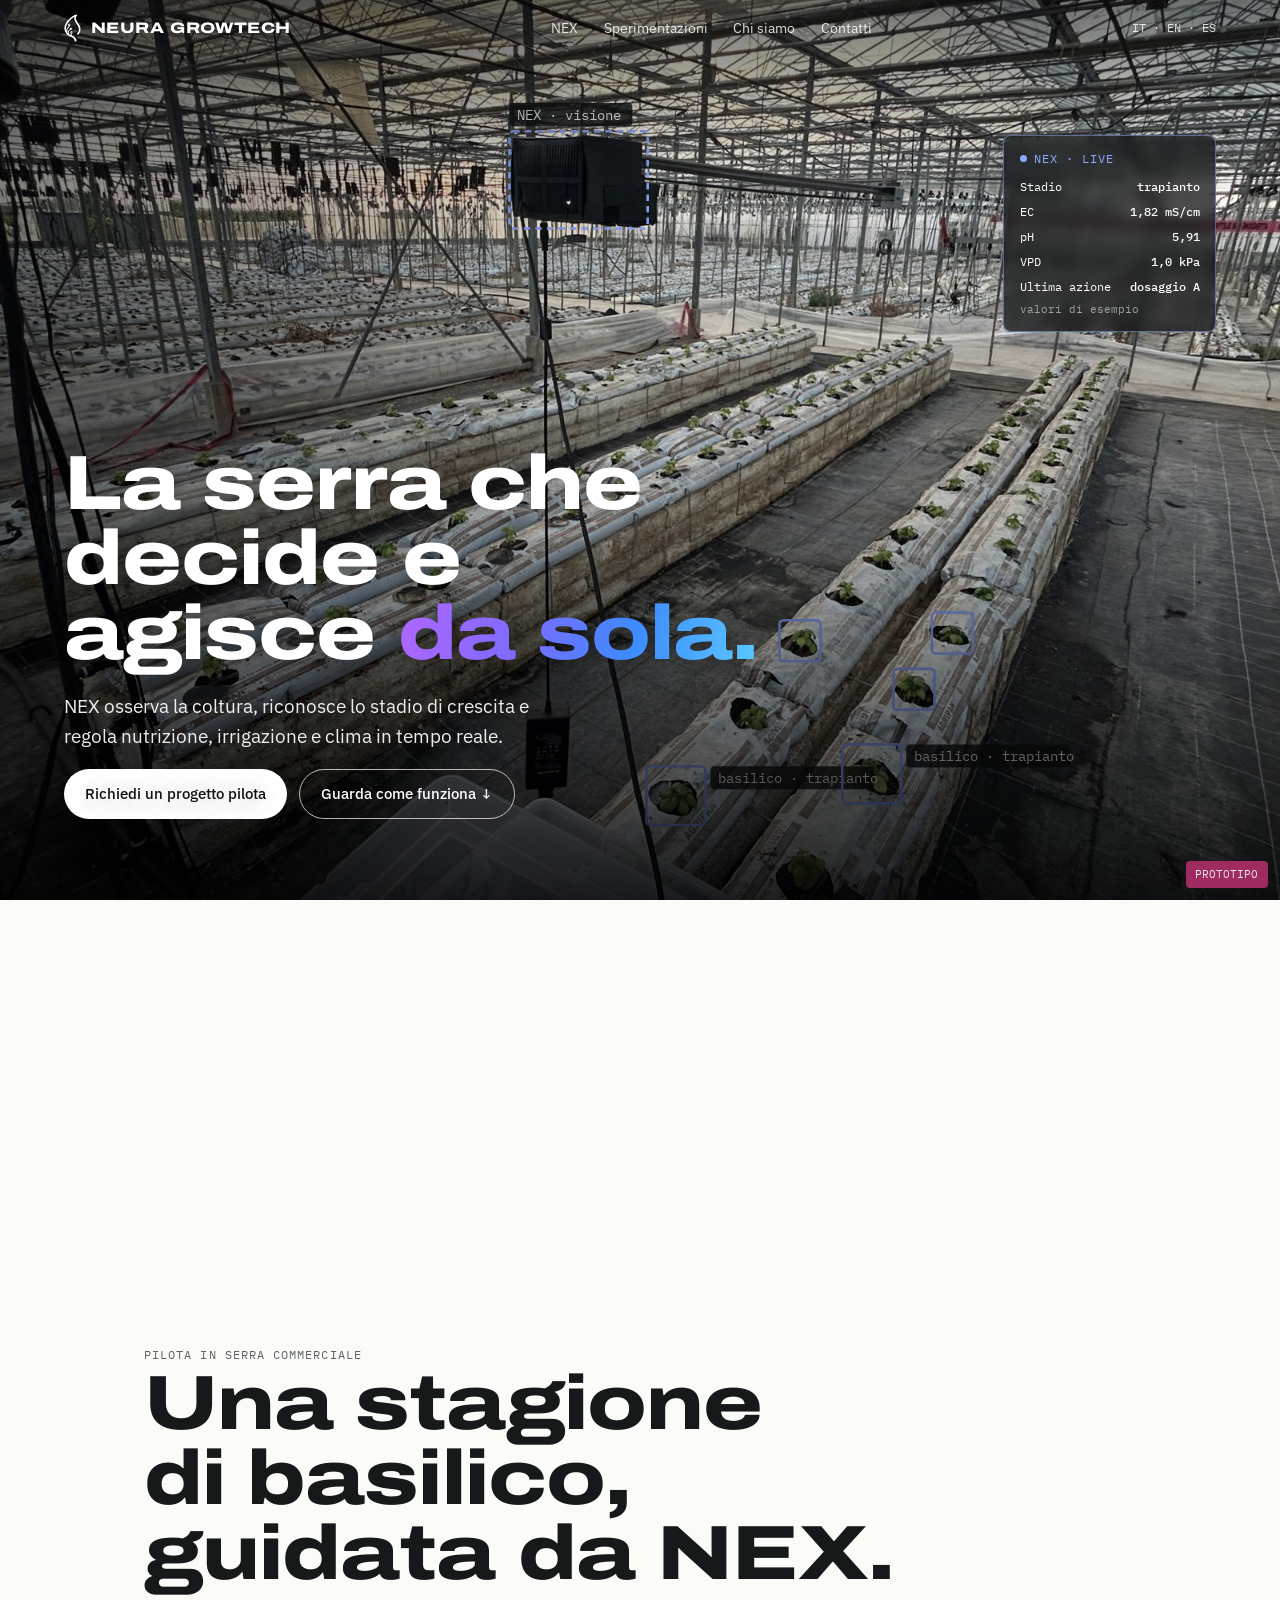
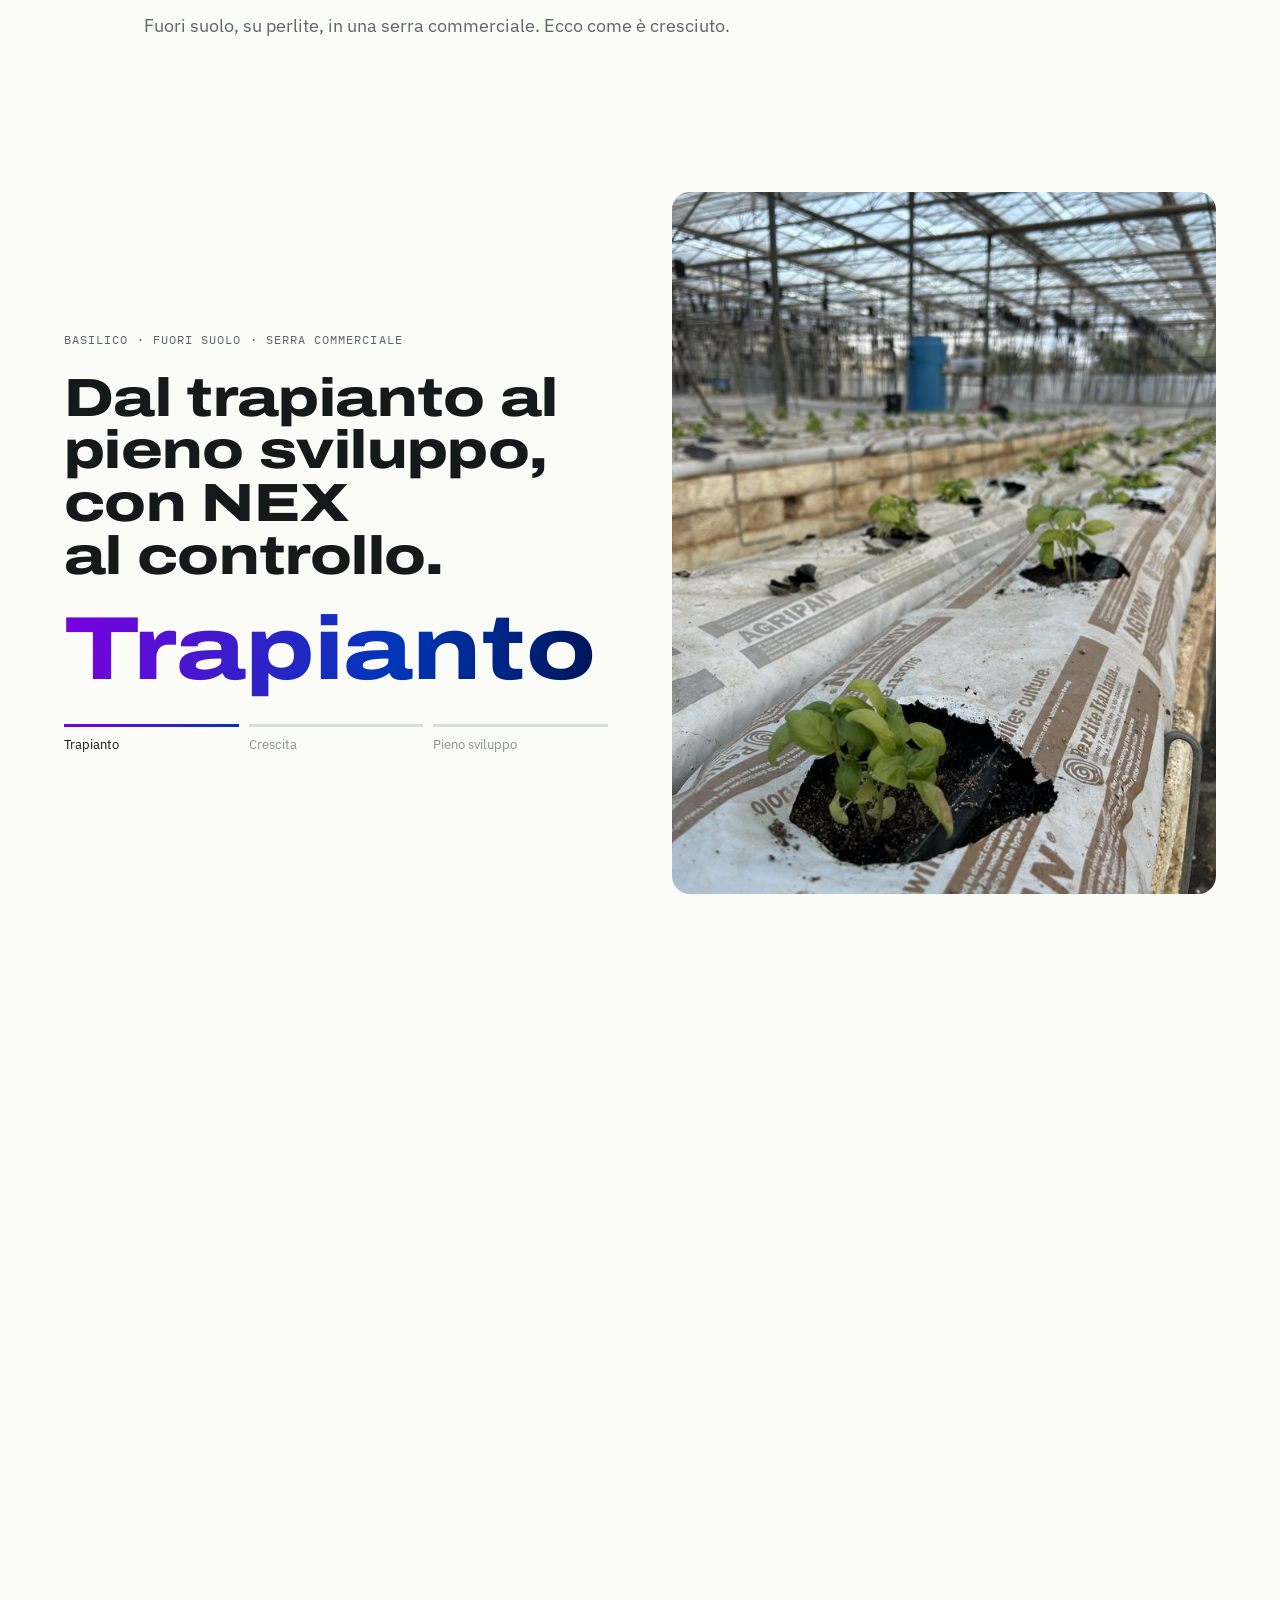
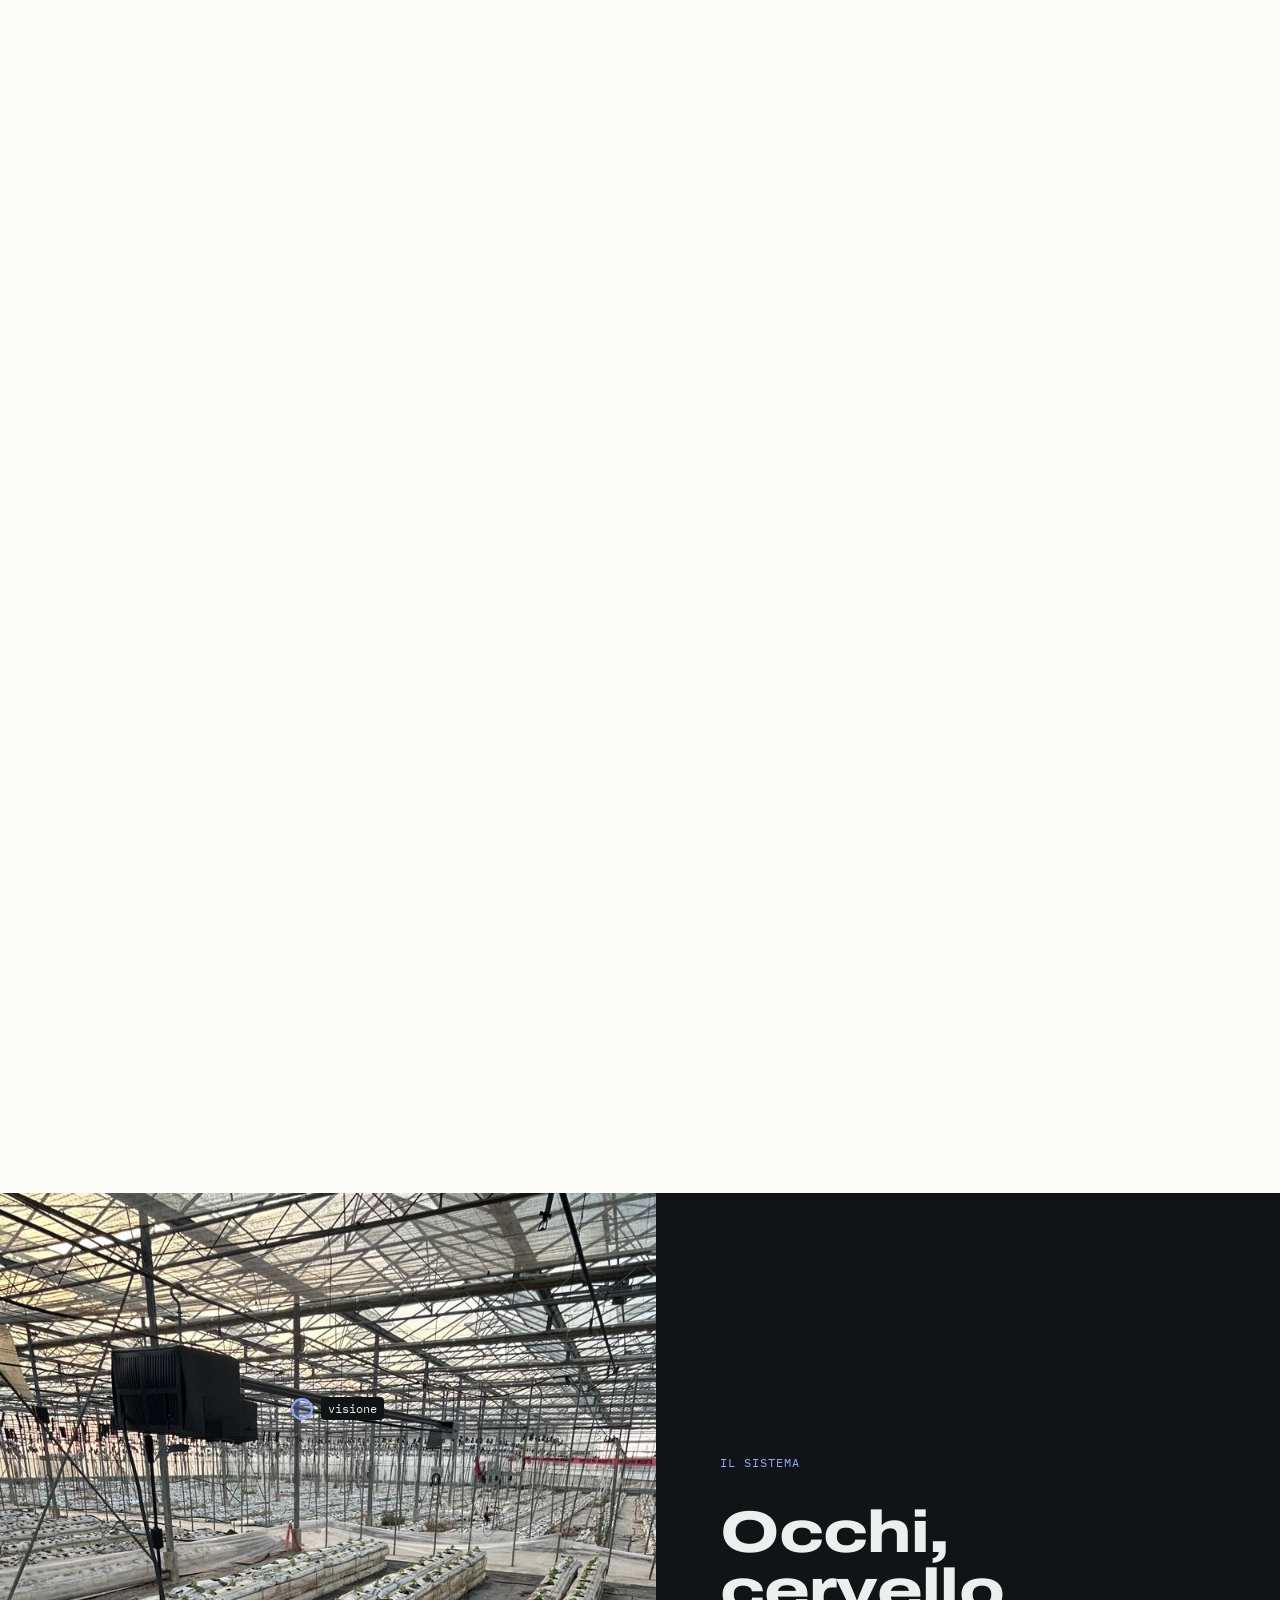
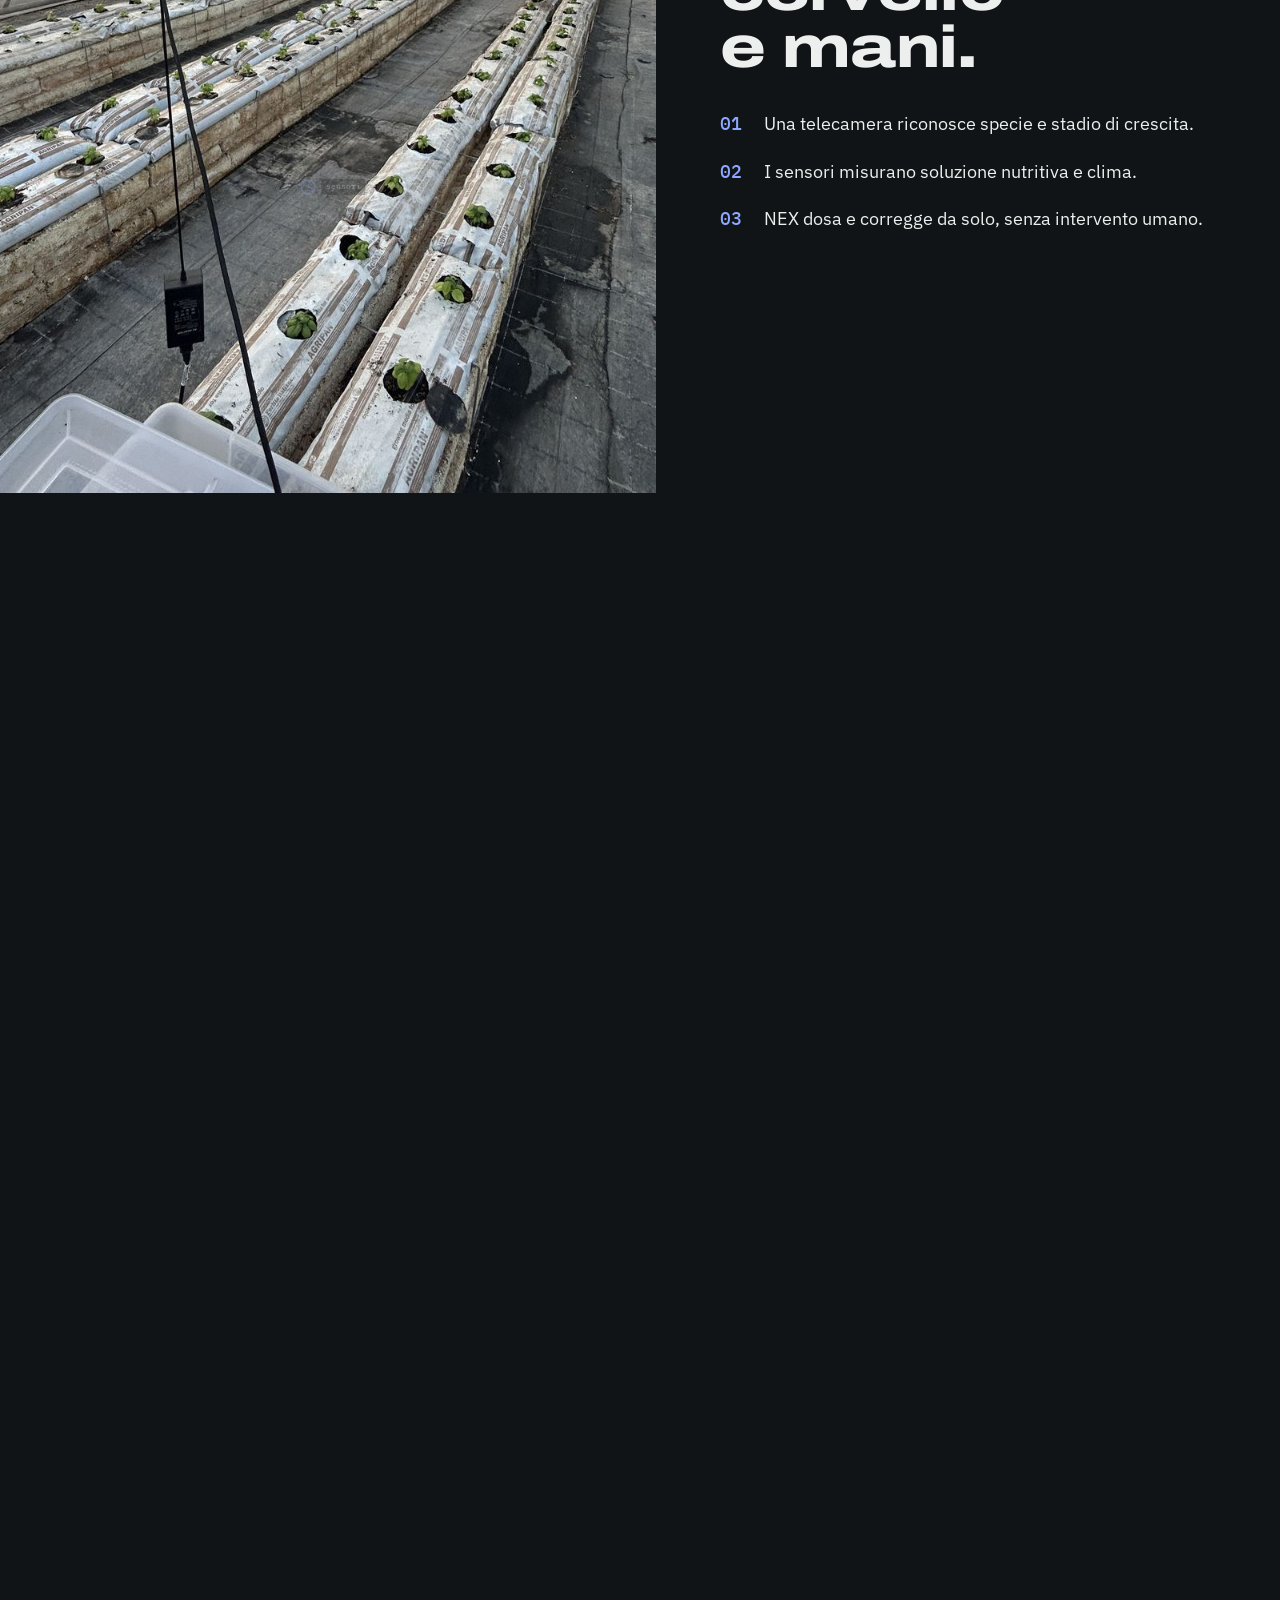
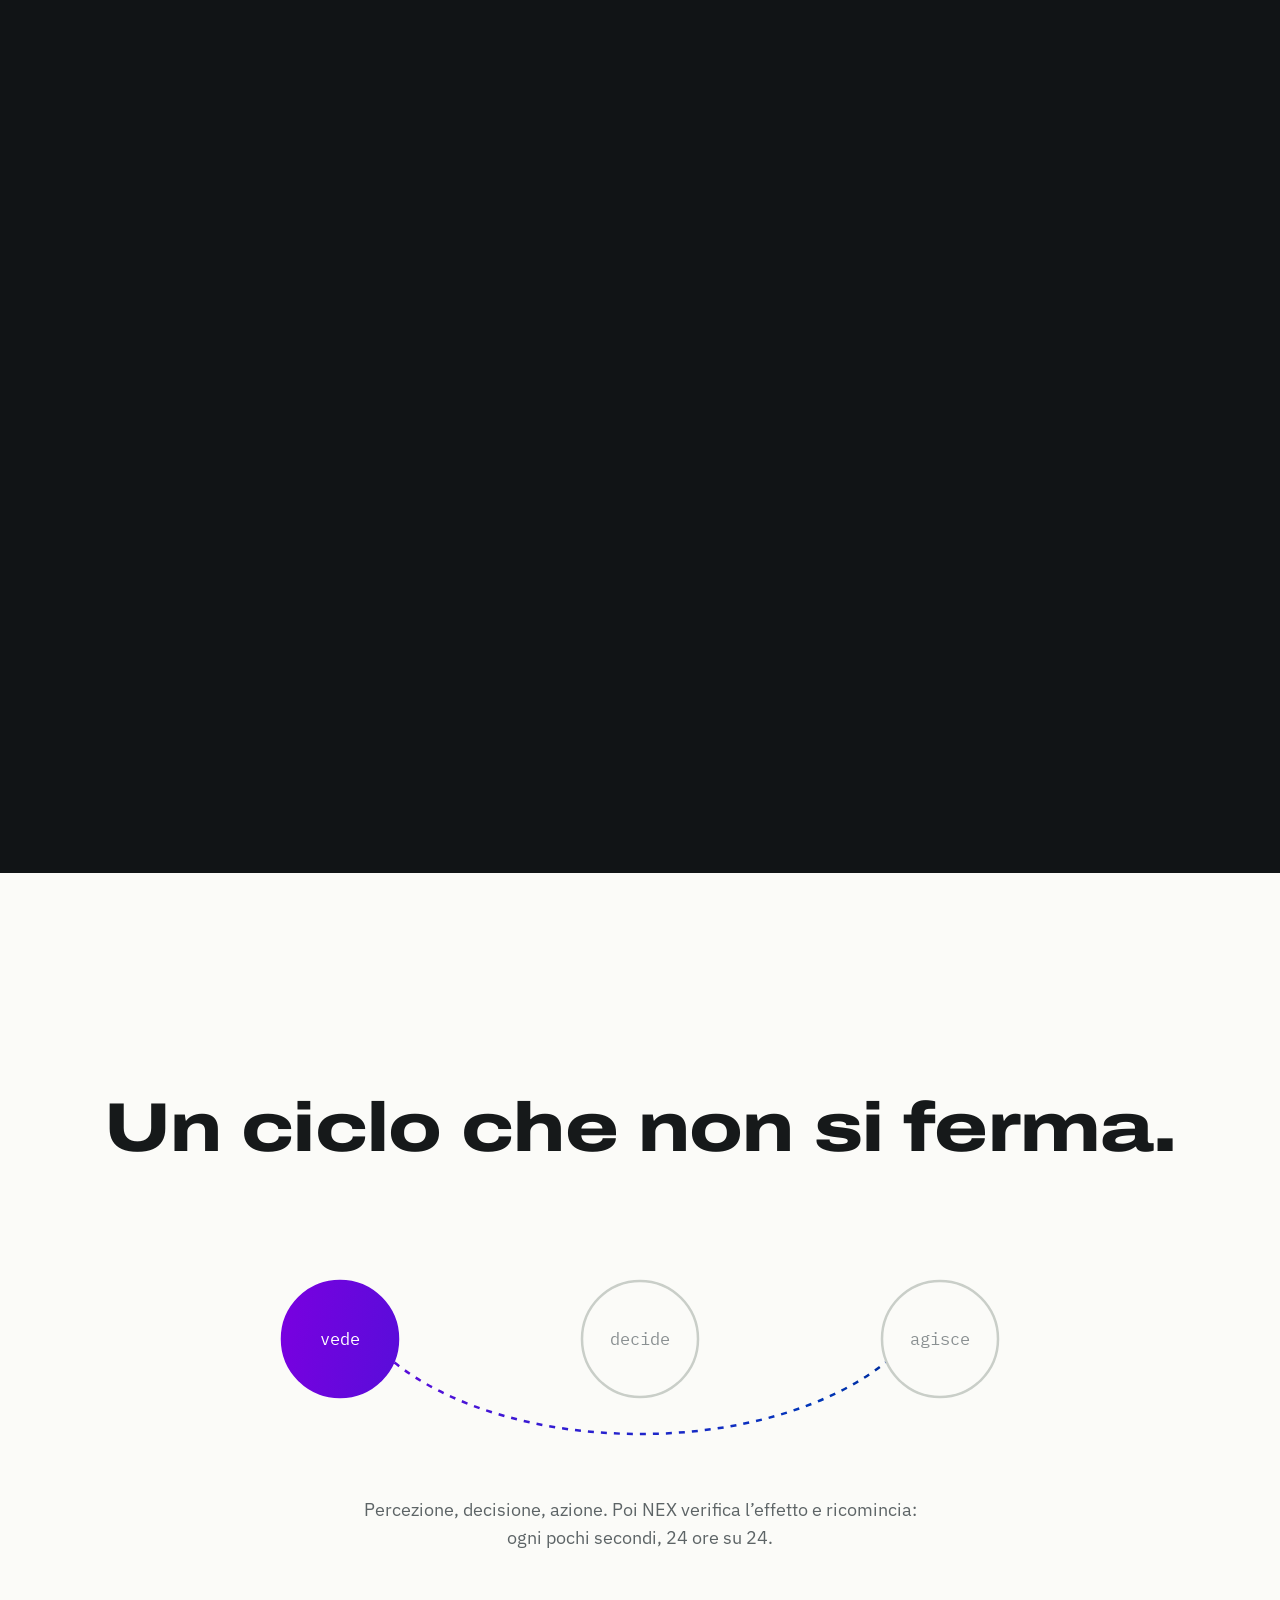
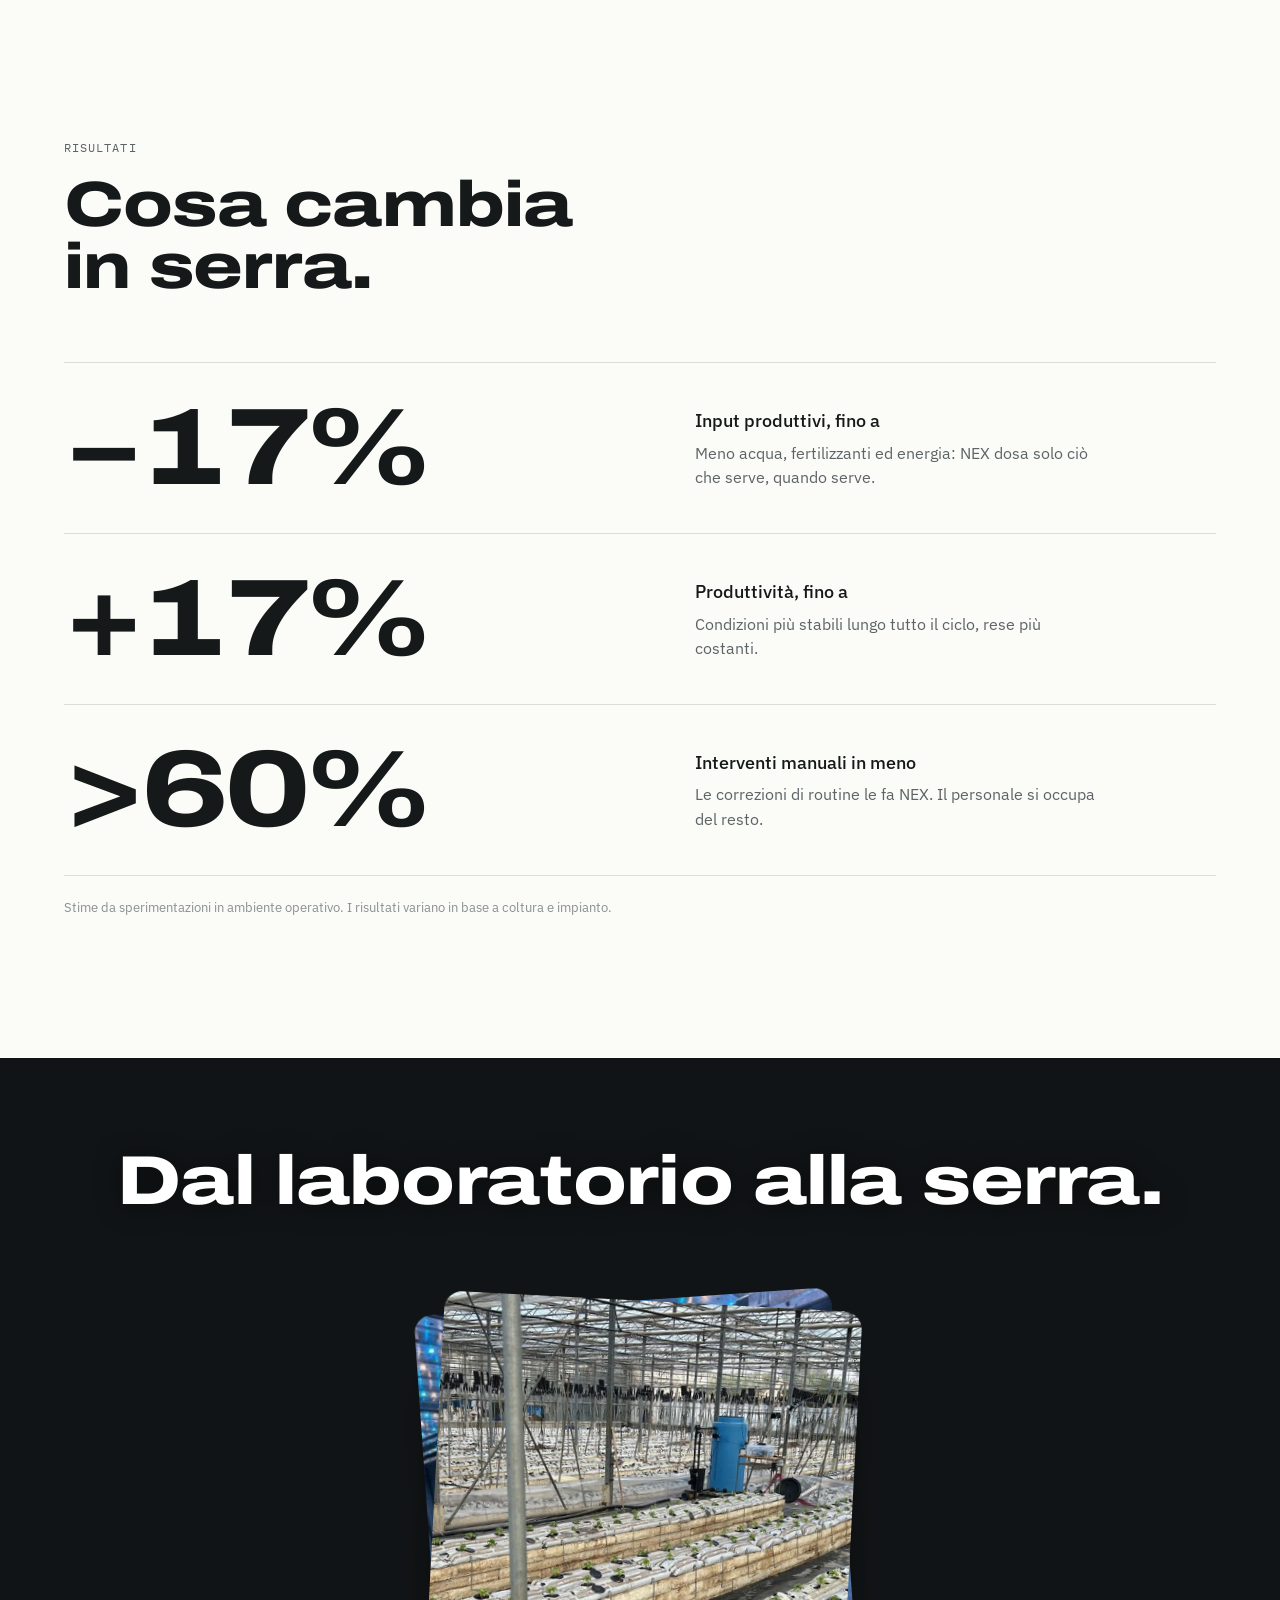
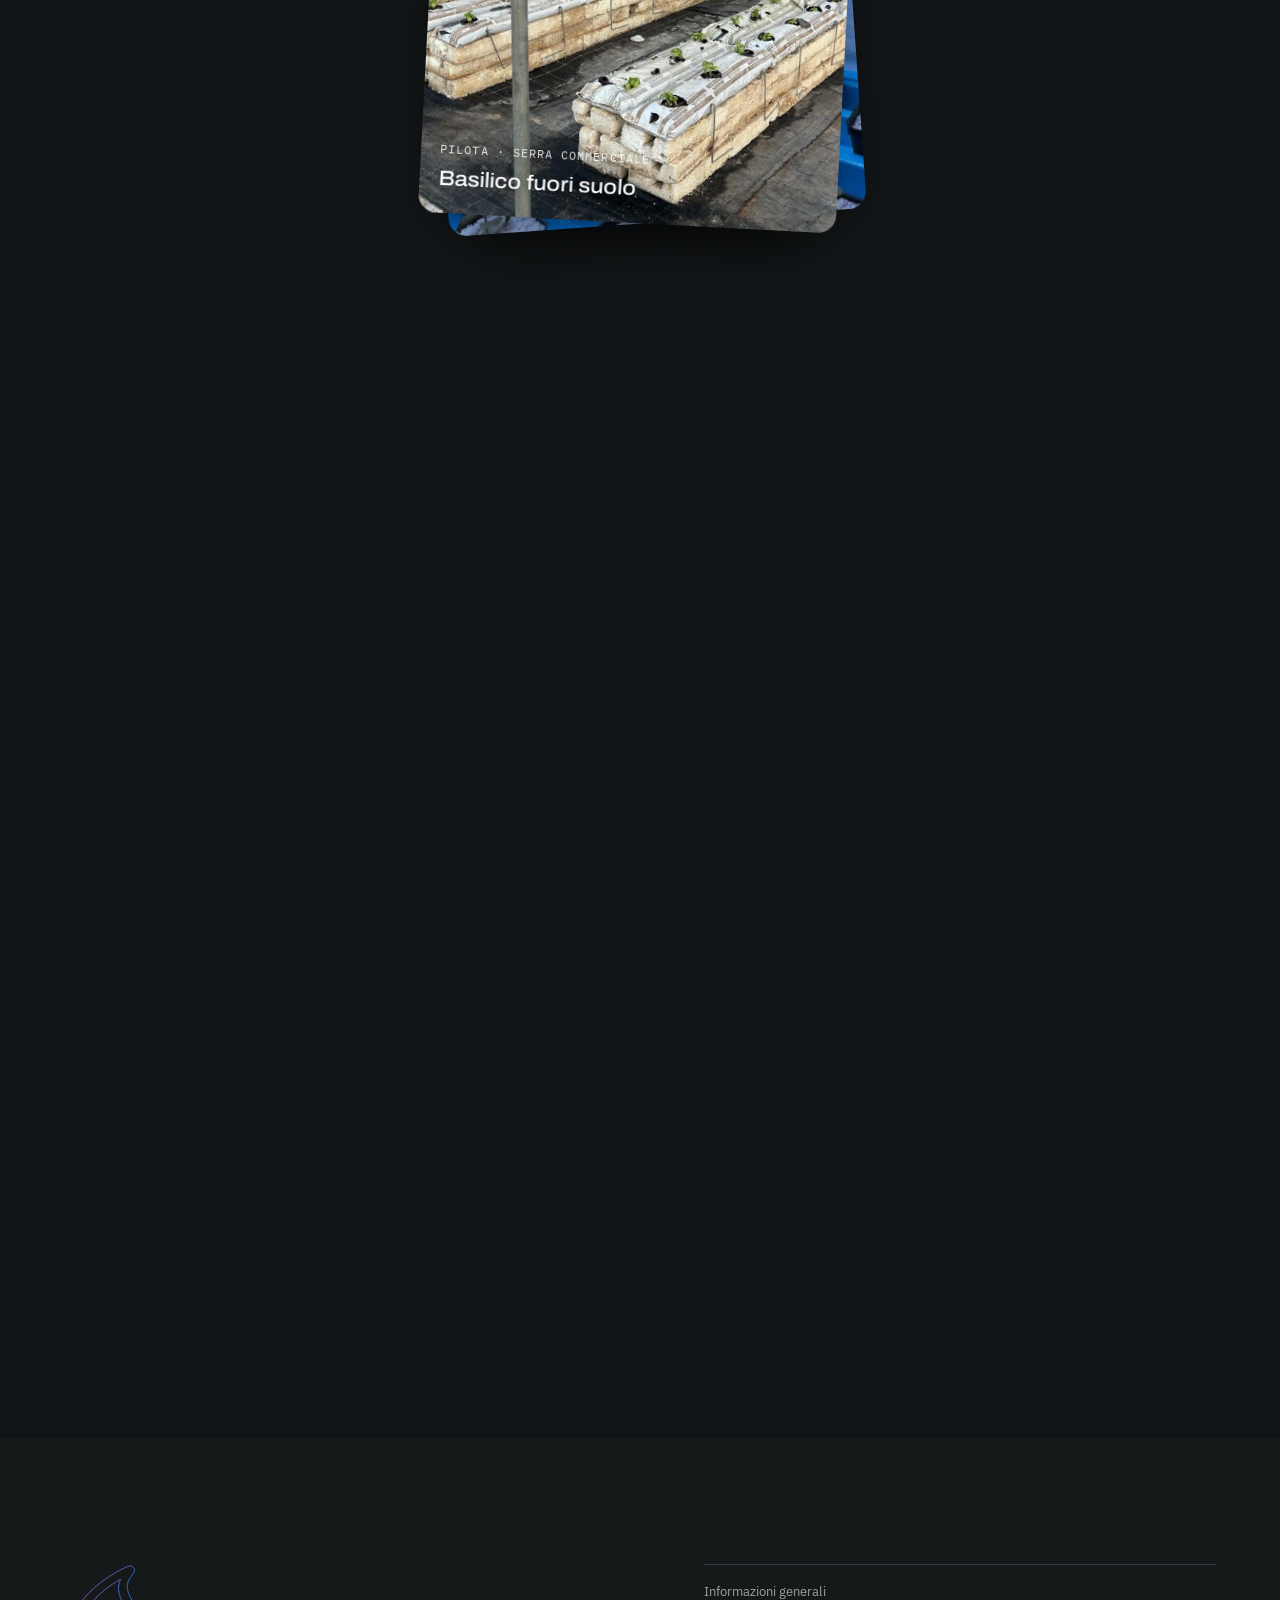
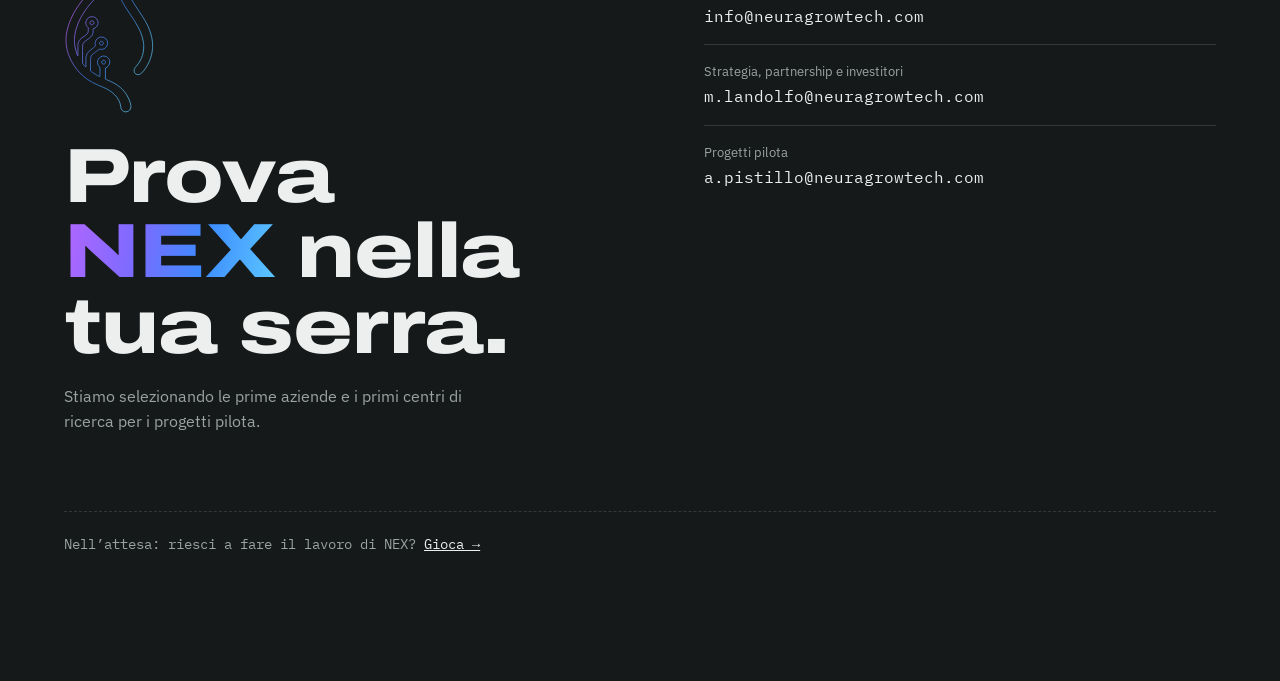
==== index.html @ 2937b714 "Anteprima: ciclo con la sfumatura del logo, risparmio input come 'fino a −20%' Co-Authored-By: Claud" ====
<!doctype html>
<html lang="it">
<head>
<meta charset="utf-8">
<meta name="viewport" content="width=device-width, initial-scale=1, viewport-fit=cover">
<title>Neura GrowTech · Anteprima nuova home</title>
<meta name="robots" content="noindex">
<link rel="icon" href="/img/logo/favicon.svg" type="image/svg+xml">
<link rel="apple-touch-icon" href="/img/logo/apple-touch-icon.png">
<style>
@font-face{font-family:"Archivo";src:url("/fonts/archivo-var.woff2") format("woff2");font-weight:100 900;font-stretch:62% 125%;font-display:swap}
@font-face{font-family:"IBM Plex Sans";src:url("/fonts/plex-sans-400.woff2") format("woff2");font-weight:400;font-display:swap}
@font-face{font-family:"IBM Plex Sans";src:url("/fonts/plex-sans-500.woff2") format("woff2");font-weight:500;font-display:swap}
@font-face{font-family:"IBM Plex Sans";src:url("/fonts/plex-sans-600.woff2") format("woff2");font-weight:600 700;font-display:swap}
@font-face{font-family:"IBM Plex Mono";src:url("/fonts/plex-mono-400.woff2") format("woff2");font-weight:400;font-display:swap}
@font-face{font-family:"IBM Plex Mono";src:url("/fonts/plex-mono-500.woff2") format("woff2");font-weight:500 700;font-display:swap}
/* Layout: racconto a scorrimento. Sezioni a tutta altezza; le sezioni 2, 3, 4 e 6 sono "bloccate" (sticky) mentre il contenuto avanza. */
:root{
  --paper:#FBFBF8; --ink:#16191A; --muted:#5D6466; --line:#D9DDD8; --green:#3A2BE0; --night:#111416; --night-ink:#EDEFEE; --night-muted:#9AA3A1; --accent:#B02E69;
  --f-d:"Archivo","Arial Narrow",Arial,sans-serif; --f-b:"IBM Plex Sans",system-ui,-apple-system,"Segoe UI",sans-serif; --f-m:"IBM Plex Mono",ui-monospace,Menlo,monospace;
  --vh:100vh; color-scheme:light;
}
@supports (height:100svh){:root{--vh:100svh}}
*{box-sizing:border-box}
html{scroll-behavior:smooth}
body{margin:0;background:var(--paper);color:var(--ink);font-family:var(--f-b);line-height:1.55;-webkit-font-smoothing:antialiased}
img{display:block;max-width:100%}
.big{font-family:var(--f-d);font-stretch:125%;font-weight:800;line-height:.98;letter-spacing:-.012em;margin:0;text-wrap:balance}
.mono{font-family:var(--f-m)}
.eyebrow{font-family:var(--f-m);font-size:.74rem;letter-spacing:.09em;text-transform:uppercase}
.gut{padding-inline:clamp(16px,5vw,64px)}

/* nav */
.nav{position:fixed;top:env(safe-area-inset-top,0px);left:0;right:0;z-index:20;display:flex;justify-content:space-between;align-items:center;gap:1rem;padding-block:.9rem;color:#fff;transition:background .4s,color .4s,box-shadow .4s}
.nav:not(.solid){text-shadow:0 1px 10px rgba(0,0,0,.45)}
.nav.solid{background:rgba(251,251,248,.86);backdrop-filter:saturate(1.4) blur(12px);-webkit-backdrop-filter:saturate(1.4) blur(12px);color:var(--ink);box-shadow:0 1px 0 var(--line)}
.nav b{font-family:var(--f-d);font-stretch:125%;font-weight:800;letter-spacing:.04em;font-size:.95rem}
.nav ul{display:flex;gap:1.6rem;list-style:none;margin:0;padding:0;font-size:.86rem}
.nav ul a{color:inherit;text-decoration:none;opacity:.85}
.nav .lang{font-family:var(--f-m);font-size:.74rem;opacity:.8}
@media (max-width:820px){.nav ul{display:none}}

/* 1 hero */
.hero{position:relative;height:calc(var(--vh) * 1.35)}
.hero .stick{position:sticky;top:0;height:var(--vh);overflow:hidden}
.hero .scene{position:absolute;inset:0;width:100%;height:100%;transform:scale(calc(1 + .08 * var(--p,0)));transform-origin:50% 40%;will-change:transform}
.hero .scene image{filter:saturate(.95)}
.hero .ov{opacity:0;transition:opacity .6s ease}
.hero .ov.on{opacity:1}
.hero .box{fill:none;stroke:#8FA8FF;stroke-width:2}
.hero .tag{font-family:var(--f-m);font-size:11px;fill:#fff}
.hero .tagbg{fill:rgba(17,20,22,.82)}
.panel{position:absolute;right:clamp(16px,5vw,64px);top:clamp(5rem,15vh,9rem);z-index:2;font-family:var(--f-m);font-size:.78rem;color:#fff;background:rgba(17,20,22,.72);border:1px solid rgba(143,168,255,.5);border-radius:8px;padding:.8rem .95rem;min-width:13rem;-webkit-backdrop-filter:blur(6px);backdrop-filter:blur(6px);opacity:0;transform:translateY(8px);transition:opacity .6s,transform .6s;opacity:calc(var(--pv,0) * (1 - var(--p,0) * 1.6))}
.panel.on{--pv:1;transform:none}
.panel .row{display:flex;justify-content:space-between;gap:1.2rem;padding:.18rem 0}
.panel .row b{font-weight:500;font-variant-numeric:tabular-nums}
.panel .t{color:#8FA8FF;letter-spacing:.08em;margin-bottom:.35rem}
.panel .dot{display:inline-block;width:7px;height:7px;border-radius:50%;background:#8FA8FF;margin-right:.45rem;vertical-align:1px}
@media (prefers-reduced-motion:no-preference){.panel .dot{animation:blink 1.6s ease-in-out infinite}}
@keyframes blink{50%{opacity:.25}}
.panel i{font-style:normal;color:#9AA3A1;font-size:.66rem}
@media (max-width:820px){.hero .bx{display:none}.panel{left:16px;right:16px;top:calc(4.2rem + env(safe-area-inset-top,0px));min-width:0;display:flex;flex-wrap:wrap;gap:.25rem .9rem;padding:.55rem .7rem;font-size:.68rem}.panel .row{padding:0;gap:.4rem}.panel .t{margin:0}.panel .last{display:none}}
.hero .shade{position:absolute;inset:0;background:linear-gradient(180deg,rgba(0,0,0,.55) 0%,rgba(0,0,0,0) 20%,rgba(0,0,0,.15) 55%,rgba(0,0,0,.85) 100%),linear-gradient(90deg,rgba(0,0,0,.5) 0%,rgba(0,0,0,.05) 50%,rgba(0,0,0,0) 100%)}
.hero .copy{text-shadow:0 2px 24px rgba(0,0,0,.35)}
.hero .copy{position:absolute;left:0;right:0;bottom:clamp(2rem,9vh,6rem);color:#fff;display:flex;flex-direction:column;gap:1.2rem;opacity:calc(1 - var(--p,0) * 1.6);transform:translateY(calc(var(--p,0) * -60px))}
.hero .big{font-size:clamp(2.4rem,6vw,5rem);max-width:12ch}
.hero p{margin:0;max-width:46ch;font-size:clamp(1rem,1.6vw,1.2rem);opacity:.92}
.cta{display:flex;flex-wrap:wrap;gap:.8rem}
.pill{display:inline-flex;align-items:center;gap:.4rem;font-size:.95rem;font-weight:500;text-decoration:none;padding:.75rem 1.3rem;border-radius:999px}
.pill.light{background:#fff;color:#111}
.pill.line{border:1px solid rgba(255,255,255,.7);color:#fff}
.pill.dark{background:var(--ink);color:#fff}

/* intestazione di sezione */
.intro{padding-block:clamp(5rem,14vh,9rem) clamp(2rem,6vh,4rem);max-width:70rem;margin-inline:auto}
.intro .big{font-size:clamp(2.2rem,6vw,4.8rem);max-width:16ch}
.intro p{max-width:56ch;color:var(--muted);font-size:clamp(1rem,1.5vw,1.15rem);margin:1.2rem 0 0}

/* 2 crescita */
.grow{height:calc(var(--vh) * 3)}
.grow .stick{position:sticky;top:0;height:var(--vh);display:grid;grid-template-columns:minmax(0,1fr) minmax(0,1fr);align-items:center;gap:clamp(1.5rem,5vw,5rem)}
.grow .txt{display:flex;flex-direction:column;gap:1.4rem;min-width:0}
.grow .eyebrow{color:var(--muted)}
.grow h2{font-size:clamp(1.9rem,4.2vw,3.4rem)}
.grow .stage{font-family:var(--f-d);font-stretch:125%;font-weight:800;font-size:clamp(2.4rem,7vw,5.8rem);line-height:1;color:var(--green);min-height:1em}
.grow .bar{display:flex;gap:.6rem;font-size:.82rem}
.grow .bar span{flex:1;border-top:3px solid var(--line);padding-top:.5rem;color:#8A9092;transition:color .3s,border-color .3s}
.grow .bar span.on{border-color:var(--green);color:var(--ink)}
.grow .pics{position:relative;height:min(78vh,720px);aspect-ratio:4/5;justify-self:center;max-width:100%;border-radius:18px;overflow:hidden;background:#E8EAE4}
.grow .pics img{position:absolute;inset:0;width:100%;height:100%;object-fit:cover;opacity:0;transition:opacity .6s}
.grow .pics img.on{opacity:1}
@media (max-width:820px){.grow .stick{grid-template-columns:1fr;align-content:center;padding-top:4.5rem}.grow .pics{height:46vh;order:-1}.grow .stage{font-size:2.2rem}.grow h2{font-size:1.6rem}}

/* 3 sistema */
.sys{height:calc(var(--vh) * 3.2);background:var(--night);color:var(--night-ink)}
.sys .stick{position:sticky;top:0;height:var(--vh);display:grid;grid-template-columns:minmax(0,1.05fr) minmax(0,1fr);align-items:stretch}
.sys .photo{position:relative;overflow:hidden}
.sys .photo img{position:absolute;inset:0;width:100%;height:100%;object-fit:cover;transition:opacity .6s}
.sys .photo img.dose{opacity:0}
.sys.s3 .photo img.dose{opacity:1}
.pin{position:absolute;width:22px;height:22px;margin:-11px 0 0 -11px;border-radius:50%;border:2px solid #8FA8FF;background:rgba(143,168,255,.25);opacity:.25;transform:scale(.7);transition:opacity .4s,transform .4s}
.pin::after{content:attr(data-l);position:absolute;left:28px;top:-3px;white-space:nowrap;font-family:var(--f-m);font-size:.72rem;background:var(--night);color:var(--night-ink);padding:.15rem .45rem;border-radius:4px}
.pin.on{opacity:1;transform:scale(1)}
@media (prefers-reduced-motion:no-preference){.pin.on{animation:ping 1.6s ease-out infinite}}
@keyframes ping{0%{box-shadow:0 0 0 0 rgba(143,168,255,.6)}100%{box-shadow:0 0 0 16px rgba(143,168,255,0)}}
.sys .copy{display:flex;flex-direction:column;justify-content:center;gap:2rem;padding:clamp(1.5rem,5vw,5rem)}
.sys .eyebrow{color:#8FA8FF}
.sys h2{font-size:clamp(2rem,4.6vw,3.8rem)}
.sys ol{list-style:none;margin:0;padding:0;display:flex;flex-direction:column;gap:1.2rem;font-size:clamp(1rem,1.5vw,1.15rem)}
.sys li{display:grid;grid-template-columns:2.2rem 1fr;gap:.6rem;opacity:.35;transition:opacity .4s}
.sys li.on{opacity:1}
.sys li b{font-family:var(--f-m);color:#8FA8FF;font-weight:500}
@media (max-width:820px){.sys .stick{grid-template-columns:1fr;grid-template-rows:45% 55%}.sys .copy{gap:1rem;justify-content:flex-start;padding-top:1.5rem}.sys h2{font-size:1.7rem}}

/* 4 ciclo */
.loop{height:calc(var(--vh) * 2.6)}
.loop .stick{position:sticky;top:0;height:var(--vh);display:flex;flex-direction:column;align-items:center;justify-content:center;gap:clamp(1.5rem,4vh,3rem);text-align:center}
.loop h2{font-size:clamp(2rem,5.4vw,4.4rem)}
.loop svg{width:min(860px,100%);height:auto}
.loop .ring{fill:var(--paper);stroke:#C9CEC8;stroke-width:2.5;transition:fill .4s,stroke .4s}
.loop .ring.on{fill:url(#loopg);stroke:url(#loopg)}
.loop .lab{font-family:var(--f-m);font-size:17px;fill:#8A9092;transition:fill .4s}
.loop .lab.on{fill:#fff}
.loop .arc{fill:none;stroke:url(#loopg);stroke-width:3;stroke-linecap:round}
.loop .ret{fill:none;stroke:url(#loopg);stroke-width:2.5;stroke-dasharray:6 7;opacity:0;transition:opacity .5s}
.loop .ret.on{opacity:1}
.loop p{color:var(--muted);max-width:52ch;margin:0;font-size:clamp(1rem,1.5vw,1.15rem)}

/* 5 numeri */
.nums{padding-block:clamp(5rem,14vh,9rem)}
.nums .wrap{max-width:72rem;margin-inline:auto}
.nums .nh{display:flex;flex-direction:column;gap:1rem}
.nums .nh .eyebrow{color:var(--muted)}
.nums h2{font-size:clamp(2rem,5vw,4rem);max-width:16ch}
.nums .rows{margin-top:clamp(2.5rem,7vh,4.5rem);border-bottom:1px solid var(--line)}
.num{display:grid;grid-template-columns:minmax(0,1.15fr) minmax(0,1fr);gap:2rem;align-items:center;border-top:1px solid var(--line);padding-block:clamp(1.6rem,4vh,2.6rem);opacity:.15;transform:translateY(24px);transition:opacity .8s,transform .8s}
.num.on{opacity:1;transform:none}
.num b{font-family:var(--f-d);font-stretch:125%;font-weight:800;font-size:clamp(3rem,8.5vw,7rem);line-height:.9;letter-spacing:-.02em;white-space:nowrap;font-variant-numeric:tabular-nums;color:var(--ink)}
.num h3{margin:0 0 .4rem;font-size:1.15rem;font-weight:500}
.num p{margin:0;color:var(--muted);max-width:40ch}
.nums .foot{margin-top:1.4rem;font-size:.82rem;color:#8A9092}
@media (max-width:820px){.num{grid-template-columns:1fr;gap:.8rem}.num b{font-size:3.4rem}}

/* 6 dal laboratorio alla serra */
.trials{height:calc(var(--vh) * 2.2);background:var(--night)}
.trials .stick{position:sticky;top:0;height:var(--vh);overflow:hidden}
.trials h2{position:absolute;top:clamp(4.5rem,10vh,7rem);left:0;right:0;text-align:center;color:#fff;font-size:clamp(2rem,5.4vw,4.4rem);z-index:3;text-shadow:0 2px 24px rgba(0,0,0,.5)}
.trials .card{--ch:min(58vh,56vw,600px);position:absolute;top:56%;height:var(--ch);width:calc(var(--ch) * .8);margin-top:calc(var(--ch) * -.5);border-radius:18px;overflow:hidden;box-shadow:0 30px 60px -30px rgba(0,0,0,.8);will-change:transform}
.trials .card img{width:100%;height:100%;object-fit:cover}
.trials .card .tag{position:absolute;left:1.2rem;bottom:1.2rem;color:#fff;display:flex;flex-direction:column;gap:.2rem;text-shadow:0 1px 12px rgba(0,0,0,.6)}
.trials .card .tag b{font-family:var(--f-d);font-stretch:112%;font-weight:500;font-size:1.3rem}
.trials .card .tag .eyebrow{opacity:.85}
.trials .a{left:50%;transform:translateX(calc(-50% - var(--s,0) * 56%)) rotate(calc(-4deg * (1 - var(--s,0))))}
.trials .b{left:50%;transform:translateX(calc(-50% + var(--s,0) * 56%)) rotate(calc(3deg * (1 - var(--s,0))))}
.trials .more{position:absolute;bottom:clamp(1.5rem,6vh,3rem);left:0;right:0;text-align:center;z-index:3;opacity:var(--s,0)}
.trials .more a{color:#fff;font-weight:500;text-decoration:none;border-bottom:1px solid rgba(255,255,255,.5)}
@media (max-width:820px){.trials .card{--ch:min(44vh,78vw)}.trials .a{transform:translate(calc(-50% - var(--s,0) * 30%),calc(var(--s,0) * -22%))}.trials .b{transform:translate(calc(-50% + var(--s,0) * 30%),calc(var(--s,0) * 22%))}}

/* 7 contatti */
.end{background:var(--ink);color:var(--night-ink);padding-block:clamp(5rem,14vh,9rem)}
.end .wrap{max-width:72rem;margin-inline:auto;display:grid;grid-template-columns:minmax(0,1.1fr) minmax(0,1fr);gap:clamp(2rem,6vw,5rem);align-items:start}
.end h2{font-size:clamp(2.4rem,6vw,4.8rem)}
.end p{color:var(--night-muted);max-width:44ch;margin:1.2rem 0 0}
.end .mail{display:flex;flex-direction:column}
.end .mail div{border-top:1px solid #33393A;padding-block:1rem;display:flex;flex-direction:column;gap:.15rem}
.end .mail small{color:var(--night-muted)}
.end .mail a{color:var(--night-ink);font-family:var(--f-m);text-decoration:none}
.end .game{grid-column:1/-1;border-top:1px dashed #33393A;padding-top:1.4rem;color:var(--night-muted);font-family:var(--f-m);font-size:.85rem}
.end .game a{color:var(--night-ink)}
@media (max-width:820px){.end .wrap{grid-template-columns:1fr}}

.proto{position:fixed;right:12px;bottom:calc(12px + env(safe-area-inset-bottom,0px));z-index:30;font-family:var(--f-m);font-size:.7rem;background:var(--accent);color:#fff;padding:.3rem .6rem;border-radius:4px;opacity:.9}

@media (prefers-reduced-motion:reduce){
  html{scroll-behavior:auto}
  .hero .scene,.hero .copy,.trials .a,.trials .b{transform:none!important}
  .hero .copy{opacity:1!important}
  .num{opacity:1;transform:none}
}

/* logo e sfumatura del marchio */
.brand{display:flex;align-items:center;gap:.6rem;color:inherit;text-decoration:none}
.brand .lg{height:28px;width:auto;display:block}
.brand .c{display:none}
.nav.solid .brand .w{display:none}.nav.solid .brand .c{display:inline}
.gd{background:linear-gradient(100deg,#7A00E0 0%,#2A1FD0 35%,#0036B8 60%,#00124F 100%);-webkit-background-clip:text;background-clip:text;-webkit-text-fill-color:transparent;color:transparent}
.gtl{background:linear-gradient(100deg,#B266FF 0%,#7C6BFF 35%,#3D8BFF 65%,#5CC8FF 100%);-webkit-background-clip:text;background-clip:text;-webkit-text-fill-color:transparent;color:transparent;text-shadow:none}
.hero .copy .gtl{filter:drop-shadow(0 2px 14px rgba(0,0,0,.35))}
.nav.solid .brand b{background:linear-gradient(100deg,#7A00E0,#0036B8 60%,#00124F);-webkit-background-clip:text;background-clip:text;-webkit-text-fill-color:transparent}
.grow .stage{background:linear-gradient(100deg,#7A00E0,#0036B8 60%,#00124F);-webkit-background-clip:text;background-clip:text;-webkit-text-fill-color:transparent;padding-bottom:.08em}
.grow .bar span{border-top:0;position:relative;padding-top:calc(.5rem + 3px)}
.grow .bar span::before{content:"";position:absolute;left:0;right:0;top:0;height:3px;background:var(--line)}
.grow .bar span.on::before{background:linear-gradient(90deg,#7A00E0,#0036B8)}
.end .mark{height:clamp(90px,13vw,150px);width:auto;display:block;margin-bottom:1.6rem;overflow:visible}
.end .mark .ln{stroke:url(#ngt-l);stroke-width:6;stroke-linejoin:round}
.end .mark .fl{opacity:0;transition:opacity 1s ease .2s}
.end .mark.done .fl{opacity:1}
.end .mark.done .ln{opacity:0;transition:opacity 1s ease .6s}
@media (prefers-reduced-motion:reduce){.end .mark .fl{opacity:1}.end .mark .ln{display:none}}
</style>
</head>
<body>
<svg width="0" height="0" style="position:absolute" aria-hidden="true"><defs>
<linearGradient id="ngt-a" gradientUnits="userSpaceOnUse" x1="800" y1="100" x2="720" y2="1380"><stop offset="0" stop-color="#0A86F5"/><stop offset=".33" stop-color="#0036B8"/><stop offset=".68" stop-color="#001C72"/><stop offset="1" stop-color="#00124F"/></linearGradient>
<radialGradient id="ngt-b" gradientUnits="userSpaceOnUse" cx="230" cy="740" r="470"><stop offset="0" stop-color="#7A00E0"/><stop offset=".45" stop-color="#6A06DA" stop-opacity=".85"/><stop offset="1" stop-color="#3010D0" stop-opacity="0"/></radialGradient>
<linearGradient id="ngt-l" gradientUnits="userSpaceOnUse" x1="250" y1="600" x2="900" y2="900"><stop offset="0" stop-color="#B266FF"/><stop offset=".5" stop-color="#3D8BFF"/><stop offset="1" stop-color="#5CC8FF"/></linearGradient>
</defs></svg>

<nav class="nav gut" id="nav"><a class="brand" href="#hero" aria-label="Neura GrowTech"><svg class="lg" viewBox="200 80 795 1315" aria-hidden="true"><path class="w" fill="currentColor" fill-rule="evenodd" d="M735.0 1375.8C725.4 1373.9 718.6 1370.6 712.6 1364.8C708.2 1360.6 705.6 1357.2 703.3 1352.5C699.9 1345.8 698.6 1340.8 697.3 1329.2C695.1 1310.4 690.2 1294.6 680.8 1276.2C670.9 1257.0 659.8 1241.7 644.0 1226.0C625.6 1207.6 605.3 1192.6 579.0 1177.9C566.8 1171.1 553.9 1165.0 529.0 1154.4C504.0 1143.8 500.9 1142.4 489.0 1137.0C475.4 1130.8 449.0 1117.5 439.8 1112.2C427.1 1104.9 409.5 1093.7 402.0 1088.2C400.5 1087.1 397.1 1084.6 394.5 1082.7C366.7 1062.5 335.5 1032.7 312.0 1003.8C294.4 982.1 276.8 954.6 263.1 927.2C245.1 891.3 231.0 851.8 224.7 820.2C219.8 795.0 217.8 774.4 217.9 746.0C217.9 727.3 218.3 719.4 220.5 701.5C228.6 633.4 258.0 555.6 304.7 478.5C314.6 462.3 337.4 429.1 349.7 413.2C389.5 361.8 430.1 319.2 480.7 275.8C494.0 264.5 531.0 235.2 542.8 226.7C576.7 202.2 591.1 192.5 618.8 175.5C655.7 152.8 673.2 142.9 707.5 125.8C733.9 112.6 754.9 103.2 766.0 99.6C772.5 97.5 783.1 96.9 789.7 98.2C799.2 100.3 808.4 107.4 813.2 116.5C821.0 131.4 819.0 147.7 807.7 161.8C775.7 201.4 762.2 227.2 756.2 260.2C755.4 264.3 755.3 267.9 755.3 279.8C755.3 293.8 755.4 294.5 756.9 303.0C762.1 331.9 775.0 361.8 802.1 407.6C813.6 427.1 828.2 449.6 860.2 497.6C883.7 532.7 891.9 545.6 902.7 563.7C913.9 582.6 914.4 583.4 921.0 595.6C944.1 638.9 956.9 671.9 967.4 715.0C971.0 729.6 974.3 751.0 976.1 770.0C976.9 779.2 976.9 813.6 976.1 823.0C974.4 841.7 970.0 867.0 965.7 883.0C961.5 898.5 954.3 919.9 950.0 929.5C949.0 931.8 946.9 936.4 945.5 939.7C941.0 950.0 931.5 967.7 923.6 980.5C910.2 1002.3 891.5 1026.3 880.3 1036.1C870.3 1044.9 859.5 1049.7 849.2 1049.6C843.1 1049.6 838.6 1048.6 833.0 1045.9C829.6 1044.3 827.9 1043.1 824.7 1039.8C812.8 1027.8 811.3 1010.0 820.7 993.1C823.2 988.7 825.4 985.8 832.5 977.7C837.8 971.6 846.9 960.1 851.1 954.5C873.4 924.2 886.7 893.6 894.4 855.2C898.0 837.7 899.9 813.4 899.0 797.2C898.0 778.5 897.0 769.6 894.2 754.5C885.4 705.9 864.6 655.0 830.6 598.9C815.9 574.7 808.0 562.5 777.5 516.8C751.6 478.1 742.6 464.2 729.6 442.6C697.7 390.2 681.7 347.7 678.5 307.3C676.2 278.5 681.4 248.2 693.0 222.4C694.6 218.7 696.0 215.5 696.0 215.3C696.0 214.6 694.1 215.1 691.5 216.6C690.0 217.4 684.6 220.4 679.5 223.1C648.3 240.1 598.4 273.9 564.0 301.2C529.9 328.4 507.1 348.5 480.5 375.0C452.4 403.0 430.3 428.4 403.8 462.9C391.9 478.5 371.4 508.7 363.4 522.5C349.1 547.1 348.2 548.8 340.0 565.2C331.5 582.3 328.3 589.6 321.9 605.5C304.7 648.2 295.1 688.4 291.9 730.5C291.2 740.1 291.7 765.6 292.7 776.5C296.1 810.2 303.0 839.8 315.1 872.0C318.8 881.8 320.9 886.3 321.5 885.7C321.8 885.4 322.0 864.8 322.1 834.0C322.3 783.8 322.3 782.6 323.4 777.8C325.0 770.5 326.7 765.5 330.0 758.7C336.2 745.8 343.3 737.6 357.0 727.9C360.2 725.6 364.8 722.3 367.2 720.5C369.7 718.7 374.0 715.7 376.8 713.8C399.3 698.2 406.8 690.5 410.7 678.2C412.7 672.0 413.0 668.7 413.0 653.5L413.0 639.2L409.0 635.6C403.7 630.7 400.5 626.4 397.2 619.8C390.4 605.7 389.5 593.6 394.3 578.2C394.8 576.9 395.9 574.2 396.9 572.3C404.8 556.5 419.2 545.7 436.7 542.7C443.3 541.5 453.1 542.0 459.4 543.7C480.9 549.6 496.4 567.9 498.5 589.8C499.3 597.6 498.6 603.3 496.2 610.5C492.8 620.5 488.3 627.5 481.1 633.9C474.3 640.0 469.0 643.1 460.6 646.0L455.2 647.8L454.9 663.3C454.6 679.7 454.2 684.1 452.2 691.2C449.2 702.0 444.2 709.9 434.1 720.1C426.1 728.0 420.2 732.6 395.2 750.3C377.2 763.0 373.1 767.0 368.9 775.5C362.5 788.2 362.5 788.9 362.5 878.7L362.5 949.8L363.9 952.0C368.7 959.4 389.7 983.0 391.5 983.0C391.8 983.0 392.0 980.2 392.0 975.4C392.0 971.2 392.1 953.0 392.2 935.0C392.4 899.3 392.6 897.1 395.5 885.3C398.9 871.7 406.0 859.4 417.1 847.8C421.8 842.8 422.5 842.3 447.0 822.7C456.2 815.4 465.1 808.1 466.7 806.6C470.6 802.8 473.3 798.6 474.6 794.4L475.6 790.9L474.6 784.6C473.3 777.1 473.2 774.1 474.3 767.8C476.8 752.1 484.8 739.2 497.5 730.6C505.1 725.3 511.6 722.7 520.7 721.2C538.3 718.4 555.0 723.9 568.1 737.0C580.8 749.7 585.6 769.8 580.3 788.0C575.9 803.3 563.6 817.5 549.3 824.0C538.9 828.7 525.4 830.0 514.2 827.3C512.6 826.9 510.7 826.5 510.1 826.5C509.4 826.5 505.7 829.2 500.1 833.6C489.7 842.0 485.9 844.9 467.2 858.8C459.6 864.5 452.2 870.0 450.8 870.9C445.9 874.6 440.4 882.7 437.8 890.0C432.9 903.7 431.9 919.4 432.1 976.6L432.2 1016.4L433.5 1017.7C437.2 1021.7 458.5 1036.5 472.5 1044.7C477.0 1047.4 481.8 1050.2 483.0 1051.0C486.4 1053.1 504.2 1062.6 509.1 1065.0C511.6 1066.3 513.7 1067.0 514.2 1066.8C514.9 1066.6 515.0 1063.0 515.0 1026.0L515.0 985.4L509.6 980.1C501.8 972.4 497.7 965.6 495.3 956.4C492.6 946.3 492.6 937.6 495.3 927.5C497.7 918.2 503.9 907.9 510.6 901.7C514.3 898.4 520.8 894.0 524.3 892.5C541.0 885.2 556.5 885.2 571.8 892.7C577.2 895.4 584.3 900.3 587.3 903.6C589.7 906.1 594.4 912.9 596.0 916.0C598.9 921.7 601.5 933.0 601.5 939.9C601.5 943.3 600.1 951.0 598.6 955.8C593.9 970.7 581.2 984.8 567.2 990.3L563.2 991.9L563.1 1040.7L563.0 1089.6L565.6 1090.7C567.1 1091.4 574.2 1094.4 581.4 1097.5C613.3 1111.0 628.4 1118.4 649.0 1130.4C681.5 1149.4 709.4 1173.2 729.5 1199.2C740.0 1212.7 744.4 1219.0 752.8 1233.0C776.9 1272.5 791.1 1319.3 785.7 1341.4C784.1 1348.4 780.2 1355.8 775.0 1361.6C770.0 1367.3 760.5 1373.0 752.8 1375.0C747.7 1376.3 739.4 1376.7 735.0 1375.8ZM554.3 956.3C557.9 954.7 561.2 951.5 562.9 948.1C564.0 945.7 564.2 944.6 564.2 941.0C564.2 937.4 564.1 936.3 562.8 933.9C561.1 930.4 557.3 926.9 553.6 925.5C551.8 924.8 549.7 924.5 547.1 924.5C543.7 924.5 542.7 924.7 540.1 926.0C536.2 928.0 532.4 932.1 531.2 935.6C530.0 939.3 530.4 945.4 532.1 948.8C534.3 953.0 538.9 956.5 543.7 957.5C546.7 958.1 551.4 957.6 554.3 956.3ZM535.3 789.6C539.4 787.6 541.7 785.5 543.5 781.8C545.6 777.5 545.9 774.1 544.6 769.6C542.6 763.3 538.6 759.4 532.0 757.7C528.1 756.7 524.2 757.3 519.9 759.6C508.3 765.7 508.0 782.7 519.3 788.9C524.8 791.9 529.9 792.1 535.3 789.6ZM452.3 610.8C460.1 607.2 463.9 598.3 461.3 589.9C457.6 578.2 442.1 574.4 432.9 583.0C428.2 587.3 426.2 595.6 428.5 601.6C430.3 606.3 434.3 610.2 439.2 611.8C442.5 612.9 448.8 612.4 452.3 610.8Z"/><path class="c" fill="url(#ngt-a)" fill-rule="evenodd" d="M735.0 1375.8C725.4 1373.9 718.6 1370.6 712.6 1364.8C708.2 1360.6 705.6 1357.2 703.3 1352.5C699.9 1345.8 698.6 1340.8 697.3 1329.2C695.1 1310.4 690.2 1294.6 680.8 1276.2C670.9 1257.0 659.8 1241.7 644.0 1226.0C625.6 1207.6 605.3 1192.6 579.0 1177.9C566.8 1171.1 553.9 1165.0 529.0 1154.4C504.0 1143.8 500.9 1142.4 489.0 1137.0C475.4 1130.8 449.0 1117.5 439.8 1112.2C427.1 1104.9 409.5 1093.7 402.0 1088.2C400.5 1087.1 397.1 1084.6 394.5 1082.7C366.7 1062.5 335.5 1032.7 312.0 1003.8C294.4 982.1 276.8 954.6 263.1 927.2C245.1 891.3 231.0 851.8 224.7 820.2C219.8 795.0 217.8 774.4 217.9 746.0C217.9 727.3 218.3 719.4 220.5 701.5C228.6 633.4 258.0 555.6 304.7 478.5C314.6 462.3 337.4 429.1 349.7 413.2C389.5 361.8 430.1 319.2 480.7 275.8C494.0 264.5 531.0 235.2 542.8 226.7C576.7 202.2 591.1 192.5 618.8 175.5C655.7 152.8 673.2 142.9 707.5 125.8C733.9 112.6 754.9 103.2 766.0 99.6C772.5 97.5 783.1 96.9 789.7 98.2C799.2 100.3 808.4 107.4 813.2 116.5C821.0 131.4 819.0 147.7 807.7 161.8C775.7 201.4 762.2 227.2 756.2 260.2C755.4 264.3 755.3 267.9 755.3 279.8C755.3 293.8 755.4 294.5 756.9 303.0C762.1 331.9 775.0 361.8 802.1 407.6C813.6 427.1 828.2 449.6 860.2 497.6C883.7 532.7 891.9 545.6 902.7 563.7C913.9 582.6 914.4 583.4 921.0 595.6C944.1 638.9 956.9 671.9 967.4 715.0C971.0 729.6 974.3 751.0 976.1 770.0C976.9 779.2 976.9 813.6 976.1 823.0C974.4 841.7 970.0 867.0 965.7 883.0C961.5 898.5 954.3 919.9 950.0 929.5C949.0 931.8 946.9 936.4 945.5 939.7C941.0 950.0 931.5 967.7 923.6 980.5C910.2 1002.3 891.5 1026.3 880.3 1036.1C870.3 1044.9 859.5 1049.7 849.2 1049.6C843.1 1049.6 838.6 1048.6 833.0 1045.9C829.6 1044.3 827.9 1043.1 824.7 1039.8C812.8 1027.8 811.3 1010.0 820.7 993.1C823.2 988.7 825.4 985.8 832.5 977.7C837.8 971.6 846.9 960.1 851.1 954.5C873.4 924.2 886.7 893.6 894.4 855.2C898.0 837.7 899.9 813.4 899.0 797.2C898.0 778.5 897.0 769.6 894.2 754.5C885.4 705.9 864.6 655.0 830.6 598.9C815.9 574.7 808.0 562.5 777.5 516.8C751.6 478.1 742.6 464.2 729.6 442.6C697.7 390.2 681.7 347.7 678.5 307.3C676.2 278.5 681.4 248.2 693.0 222.4C694.6 218.7 696.0 215.5 696.0 215.3C696.0 214.6 694.1 215.1 691.5 216.6C690.0 217.4 684.6 220.4 679.5 223.1C648.3 240.1 598.4 273.9 564.0 301.2C529.9 328.4 507.1 348.5 480.5 375.0C452.4 403.0 430.3 428.4 403.8 462.9C391.9 478.5 371.4 508.7 363.4 522.5C349.1 547.1 348.2 548.8 340.0 565.2C331.5 582.3 328.3 589.6 321.9 605.5C304.7 648.2 295.1 688.4 291.9 730.5C291.2 740.1 291.7 765.6 292.7 776.5C296.1 810.2 303.0 839.8 315.1 872.0C318.8 881.8 320.9 886.3 321.5 885.7C321.8 885.4 322.0 864.8 322.1 834.0C322.3 783.8 322.3 782.6 323.4 777.8C325.0 770.5 326.7 765.5 330.0 758.7C336.2 745.8 343.3 737.6 357.0 727.9C360.2 725.6 364.8 722.3 367.2 720.5C369.7 718.7 374.0 715.7 376.8 713.8C399.3 698.2 406.8 690.5 410.7 678.2C412.7 672.0 413.0 668.7 413.0 653.5L413.0 639.2L409.0 635.6C403.7 630.7 400.5 626.4 397.2 619.8C390.4 605.7 389.5 593.6 394.3 578.2C394.8 576.9 395.9 574.2 396.9 572.3C404.8 556.5 419.2 545.7 436.7 542.7C443.3 541.5 453.1 542.0 459.4 543.7C480.9 549.6 496.4 567.9 498.5 589.8C499.3 597.6 498.6 603.3 496.2 610.5C492.8 620.5 488.3 627.5 481.1 633.9C474.3 640.0 469.0 643.1 460.6 646.0L455.2 647.8L454.9 663.3C454.6 679.7 454.2 684.1 452.2 691.2C449.2 702.0 444.2 709.9 434.1 720.1C426.1 728.0 420.2 732.6 395.2 750.3C377.2 763.0 373.1 767.0 368.9 775.5C362.5 788.2 362.5 788.9 362.5 878.7L362.5 949.8L363.9 952.0C368.7 959.4 389.7 983.0 391.5 983.0C391.8 983.0 392.0 980.2 392.0 975.4C392.0 971.2 392.1 953.0 392.2 935.0C392.4 899.3 392.6 897.1 395.5 885.3C398.9 871.7 406.0 859.4 417.1 847.8C421.8 842.8 422.5 842.3 447.0 822.7C456.2 815.4 465.1 808.1 466.7 806.6C470.6 802.8 473.3 798.6 474.6 794.4L475.6 790.9L474.6 784.6C473.3 777.1 473.2 774.1 474.3 767.8C476.8 752.1 484.8 739.2 497.5 730.6C505.1 725.3 511.6 722.7 520.7 721.2C538.3 718.4 555.0 723.9 568.1 737.0C580.8 749.7 585.6 769.8 580.3 788.0C575.9 803.3 563.6 817.5 549.3 824.0C538.9 828.7 525.4 830.0 514.2 827.3C512.6 826.9 510.7 826.5 510.1 826.5C509.4 826.5 505.7 829.2 500.1 833.6C489.7 842.0 485.9 844.9 467.2 858.8C459.6 864.5 452.2 870.0 450.8 870.9C445.9 874.6 440.4 882.7 437.8 890.0C432.9 903.7 431.9 919.4 432.1 976.6L432.2 1016.4L433.5 1017.7C437.2 1021.7 458.5 1036.5 472.5 1044.7C477.0 1047.4 481.8 1050.2 483.0 1051.0C486.4 1053.1 504.2 1062.6 509.1 1065.0C511.6 1066.3 513.7 1067.0 514.2 1066.8C514.9 1066.6 515.0 1063.0 515.0 1026.0L515.0 985.4L509.6 980.1C501.8 972.4 497.7 965.6 495.3 956.4C492.6 946.3 492.6 937.6 495.3 927.5C497.7 918.2 503.9 907.9 510.6 901.7C514.3 898.4 520.8 894.0 524.3 892.5C541.0 885.2 556.5 885.2 571.8 892.7C577.2 895.4 584.3 900.3 587.3 903.6C589.7 906.1 594.4 912.9 596.0 916.0C598.9 921.7 601.5 933.0 601.5 939.9C601.5 943.3 600.1 951.0 598.6 955.8C593.9 970.7 581.2 984.8 567.2 990.3L563.2 991.9L563.1 1040.7L563.0 1089.6L565.6 1090.7C567.1 1091.4 574.2 1094.4 581.4 1097.5C613.3 1111.0 628.4 1118.4 649.0 1130.4C681.5 1149.4 709.4 1173.2 729.5 1199.2C740.0 1212.7 744.4 1219.0 752.8 1233.0C776.9 1272.5 791.1 1319.3 785.7 1341.4C784.1 1348.4 780.2 1355.8 775.0 1361.6C770.0 1367.3 760.5 1373.0 752.8 1375.0C747.7 1376.3 739.4 1376.7 735.0 1375.8ZM554.3 956.3C557.9 954.7 561.2 951.5 562.9 948.1C564.0 945.7 564.2 944.6 564.2 941.0C564.2 937.4 564.1 936.3 562.8 933.9C561.1 930.4 557.3 926.9 553.6 925.5C551.8 924.8 549.7 924.5 547.1 924.5C543.7 924.5 542.7 924.7 540.1 926.0C536.2 928.0 532.4 932.1 531.2 935.6C530.0 939.3 530.4 945.4 532.1 948.8C534.3 953.0 538.9 956.5 543.7 957.5C546.7 958.1 551.4 957.6 554.3 956.3ZM535.3 789.6C539.4 787.6 541.7 785.5 543.5 781.8C545.6 777.5 545.9 774.1 544.6 769.6C542.6 763.3 538.6 759.4 532.0 757.7C528.1 756.7 524.2 757.3 519.9 759.6C508.3 765.7 508.0 782.7 519.3 788.9C524.8 791.9 529.9 792.1 535.3 789.6ZM452.3 610.8C460.1 607.2 463.9 598.3 461.3 589.9C457.6 578.2 442.1 574.4 432.9 583.0C428.2 587.3 426.2 595.6 428.5 601.6C430.3 606.3 434.3 610.2 439.2 611.8C442.5 612.9 448.8 612.4 452.3 610.8Z"/><path class="c" fill="url(#ngt-b)" fill-rule="evenodd" d="M735.0 1375.8C725.4 1373.9 718.6 1370.6 712.6 1364.8C708.2 1360.6 705.6 1357.2 703.3 1352.5C699.9 1345.8 698.6 1340.8 697.3 1329.2C695.1 1310.4 690.2 1294.6 680.8 1276.2C670.9 1257.0 659.8 1241.7 644.0 1226.0C625.6 1207.6 605.3 1192.6 579.0 1177.9C566.8 1171.1 553.9 1165.0 529.0 1154.4C504.0 1143.8 500.9 1142.4 489.0 1137.0C475.4 1130.8 449.0 1117.5 439.8 1112.2C427.1 1104.9 409.5 1093.7 402.0 1088.2C400.5 1087.1 397.1 1084.6 394.5 1082.7C366.7 1062.5 335.5 1032.7 312.0 1003.8C294.4 982.1 276.8 954.6 263.1 927.2C245.1 891.3 231.0 851.8 224.7 820.2C219.8 795.0 217.8 774.4 217.9 746.0C217.9 727.3 218.3 719.4 220.5 701.5C228.6 633.4 258.0 555.6 304.7 478.5C314.6 462.3 337.4 429.1 349.7 413.2C389.5 361.8 430.1 319.2 480.7 275.8C494.0 264.5 531.0 235.2 542.8 226.7C576.7 202.2 591.1 192.5 618.8 175.5C655.7 152.8 673.2 142.9 707.5 125.8C733.9 112.6 754.9 103.2 766.0 99.6C772.5 97.5 783.1 96.9 789.7 98.2C799.2 100.3 808.4 107.4 813.2 116.5C821.0 131.4 819.0 147.7 807.7 161.8C775.7 201.4 762.2 227.2 756.2 260.2C755.4 264.3 755.3 267.9 755.3 279.8C755.3 293.8 755.4 294.5 756.9 303.0C762.1 331.9 775.0 361.8 802.1 407.6C813.6 427.1 828.2 449.6 860.2 497.6C883.7 532.7 891.9 545.6 902.7 563.7C913.9 582.6 914.4 583.4 921.0 595.6C944.1 638.9 956.9 671.9 967.4 715.0C971.0 729.6 974.3 751.0 976.1 770.0C976.9 779.2 976.9 813.6 976.1 823.0C974.4 841.7 970.0 867.0 965.7 883.0C961.5 898.5 954.3 919.9 950.0 929.5C949.0 931.8 946.9 936.4 945.5 939.7C941.0 950.0 931.5 967.7 923.6 980.5C910.2 1002.3 891.5 1026.3 880.3 1036.1C870.3 1044.9 859.5 1049.7 849.2 1049.6C843.1 1049.6 838.6 1048.6 833.0 1045.9C829.6 1044.3 827.9 1043.1 824.7 1039.8C812.8 1027.8 811.3 1010.0 820.7 993.1C823.2 988.7 825.4 985.8 832.5 977.7C837.8 971.6 846.9 960.1 851.1 954.5C873.4 924.2 886.7 893.6 894.4 855.2C898.0 837.7 899.9 813.4 899.0 797.2C898.0 778.5 897.0 769.6 894.2 754.5C885.4 705.9 864.6 655.0 830.6 598.9C815.9 574.7 808.0 562.5 777.5 516.8C751.6 478.1 742.6 464.2 729.6 442.6C697.7 390.2 681.7 347.7 678.5 307.3C676.2 278.5 681.4 248.2 693.0 222.4C694.6 218.7 696.0 215.5 696.0 215.3C696.0 214.6 694.1 215.1 691.5 216.6C690.0 217.4 684.6 220.4 679.5 223.1C648.3 240.1 598.4 273.9 564.0 301.2C529.9 328.4 507.1 348.5 480.5 375.0C452.4 403.0 430.3 428.4 403.8 462.9C391.9 478.5 371.4 508.7 363.4 522.5C349.1 547.1 348.2 548.8 340.0 565.2C331.5 582.3 328.3 589.6 321.9 605.5C304.7 648.2 295.1 688.4 291.9 730.5C291.2 740.1 291.7 765.6 292.7 776.5C296.1 810.2 303.0 839.8 315.1 872.0C318.8 881.8 320.9 886.3 321.5 885.7C321.8 885.4 322.0 864.8 322.1 834.0C322.3 783.8 322.3 782.6 323.4 777.8C325.0 770.5 326.7 765.5 330.0 758.7C336.2 745.8 343.3 737.6 357.0 727.9C360.2 725.6 364.8 722.3 367.2 720.5C369.7 718.7 374.0 715.7 376.8 713.8C399.3 698.2 406.8 690.5 410.7 678.2C412.7 672.0 413.0 668.7 413.0 653.5L413.0 639.2L409.0 635.6C403.7 630.7 400.5 626.4 397.2 619.8C390.4 605.7 389.5 593.6 394.3 578.2C394.8 576.9 395.9 574.2 396.9 572.3C404.8 556.5 419.2 545.7 436.7 542.7C443.3 541.5 453.1 542.0 459.4 543.7C480.9 549.6 496.4 567.9 498.5 589.8C499.3 597.6 498.6 603.3 496.2 610.5C492.8 620.5 488.3 627.5 481.1 633.9C474.3 640.0 469.0 643.1 460.6 646.0L455.2 647.8L454.9 663.3C454.6 679.7 454.2 684.1 452.2 691.2C449.2 702.0 444.2 709.9 434.1 720.1C426.1 728.0 420.2 732.6 395.2 750.3C377.2 763.0 373.1 767.0 368.9 775.5C362.5 788.2 362.5 788.9 362.5 878.7L362.5 949.8L363.9 952.0C368.7 959.4 389.7 983.0 391.5 983.0C391.8 983.0 392.0 980.2 392.0 975.4C392.0 971.2 392.1 953.0 392.2 935.0C392.4 899.3 392.6 897.1 395.5 885.3C398.9 871.7 406.0 859.4 417.1 847.8C421.8 842.8 422.5 842.3 447.0 822.7C456.2 815.4 465.1 808.1 466.7 806.6C470.6 802.8 473.3 798.6 474.6 794.4L475.6 790.9L474.6 784.6C473.3 777.1 473.2 774.1 474.3 767.8C476.8 752.1 484.8 739.2 497.5 730.6C505.1 725.3 511.6 722.7 520.7 721.2C538.3 718.4 555.0 723.9 568.1 737.0C580.8 749.7 585.6 769.8 580.3 788.0C575.9 803.3 563.6 817.5 549.3 824.0C538.9 828.7 525.4 830.0 514.2 827.3C512.6 826.9 510.7 826.5 510.1 826.5C509.4 826.5 505.7 829.2 500.1 833.6C489.7 842.0 485.9 844.9 467.2 858.8C459.6 864.5 452.2 870.0 450.8 870.9C445.9 874.6 440.4 882.7 437.8 890.0C432.9 903.7 431.9 919.4 432.1 976.6L432.2 1016.4L433.5 1017.7C437.2 1021.7 458.5 1036.5 472.5 1044.7C477.0 1047.4 481.8 1050.2 483.0 1051.0C486.4 1053.1 504.2 1062.6 509.1 1065.0C511.6 1066.3 513.7 1067.0 514.2 1066.8C514.9 1066.6 515.0 1063.0 515.0 1026.0L515.0 985.4L509.6 980.1C501.8 972.4 497.7 965.6 495.3 956.4C492.6 946.3 492.6 937.6 495.3 927.5C497.7 918.2 503.9 907.9 510.6 901.7C514.3 898.4 520.8 894.0 524.3 892.5C541.0 885.2 556.5 885.2 571.8 892.7C577.2 895.4 584.3 900.3 587.3 903.6C589.7 906.1 594.4 912.9 596.0 916.0C598.9 921.7 601.5 933.0 601.5 939.9C601.5 943.3 600.1 951.0 598.6 955.8C593.9 970.7 581.2 984.8 567.2 990.3L563.2 991.9L563.1 1040.7L563.0 1089.6L565.6 1090.7C567.1 1091.4 574.2 1094.4 581.4 1097.5C613.3 1111.0 628.4 1118.4 649.0 1130.4C681.5 1149.4 709.4 1173.2 729.5 1199.2C740.0 1212.7 744.4 1219.0 752.8 1233.0C776.9 1272.5 791.1 1319.3 785.7 1341.4C784.1 1348.4 780.2 1355.8 775.0 1361.6C770.0 1367.3 760.5 1373.0 752.8 1375.0C747.7 1376.3 739.4 1376.7 735.0 1375.8ZM554.3 956.3C557.9 954.7 561.2 951.5 562.9 948.1C564.0 945.7 564.2 944.6 564.2 941.0C564.2 937.4 564.1 936.3 562.8 933.9C561.1 930.4 557.3 926.9 553.6 925.5C551.8 924.8 549.7 924.5 547.1 924.5C543.7 924.5 542.7 924.7 540.1 926.0C536.2 928.0 532.4 932.1 531.2 935.6C530.0 939.3 530.4 945.4 532.1 948.8C534.3 953.0 538.9 956.5 543.7 957.5C546.7 958.1 551.4 957.6 554.3 956.3ZM535.3 789.6C539.4 787.6 541.7 785.5 543.5 781.8C545.6 777.5 545.9 774.1 544.6 769.6C542.6 763.3 538.6 759.4 532.0 757.7C528.1 756.7 524.2 757.3 519.9 759.6C508.3 765.7 508.0 782.7 519.3 788.9C524.8 791.9 529.9 792.1 535.3 789.6ZM452.3 610.8C460.1 607.2 463.9 598.3 461.3 589.9C457.6 578.2 442.1 574.4 432.9 583.0C428.2 587.3 426.2 595.6 428.5 601.6C430.3 606.3 434.3 610.2 439.2 611.8C442.5 612.9 448.8 612.4 452.3 610.8Z"/></svg><b>NEURA GROWTECH</b></a><ul><li><a href="#nex">NEX</a></li><li><a href="#prove">Sperimentazioni</a></li><li><a href="#contatti">Chi siamo</a></li><li><a href="#contatti">Contatti</a></li></ul><span class="lang">IT · EN · ES</span></nav>

<header class="hero" id="hero">
  <div class="stick">
    <svg class="scene" viewBox="0 0 1000 750" preserveAspectRatio="xMidYMid slice" role="img" aria-label="Pilota in serra commerciale: file di basilico fuori suolo con la telecamera di NEX">
      <image href="/img/pilota/wide.jpg" width="1000" height="750"/>
      <g class="ov" data-d="0"><rect class="box" x="398" y="126" width="108" height="76" rx="3" stroke-dasharray="5 4"/><rect class="tagbg" x="398" y="104" width="96" height="18" rx="3"/><text class="tag" x="404" y="117">NEX · visione</text></g>
      <g class="ov bx" data-d="1"><rect class="box" x="505" y="622" width="46" height="46" rx="3"/><rect class="tagbg" x="555" y="622" width="128" height="18" rx="3"/><text class="tag" x="561" y="635">basilico · trapianto</text></g>
      <g class="ov bx" data-d="2"><rect class="box" x="658" y="605" width="46" height="46" rx="3"/><rect class="tagbg" x="708" y="605" width="128" height="18" rx="3"/><text class="tag" x="714" y="618">basilico · trapianto</text></g>
      <g class="ov bx" data-d="3"><rect class="box" x="698" y="546" width="32" height="32" rx="3"/><rect class="box" x="609" y="508" width="32" height="32" rx="3"/><rect class="box" x="728" y="502" width="32" height="32" rx="3"/></g>
    </svg>
    <div class="shade"></div>
    <div class="panel" id="panel" aria-label="Esempio di dati letti da NEX">
      <div class="t"><span class="dot"></span>NEX · LIVE</div>
      <div class="row"><span>Stadio</span><b>trapianto</b></div>
      <div class="row"><span>EC</span><b id="pv-ec">1,8 mS/cm</b></div>
      <div class="row"><span>pH</span><b id="pv-ph">5,9</b></div>
      <div class="row"><span>VPD</span><b>1,0 kPa</b></div>
      <div class="row last"><span>Ultima azione</span><b>dosaggio A</b></div>
      <i>valori di esempio</i>
    </div>
    <div class="copy gut">
      <h1 class="big">La serra che decide e agisce <span class="gtl">da sola.</span></h1>
      <p>NEX osserva la coltura, riconosce lo stadio di crescita e regola nutrizione, irrigazione e clima in tempo reale.</p>
      <div class="cta"><a class="pill light" href="#contatti">Richiedi un progetto pilota</a><a class="pill line" href="#nex">Guarda come funziona ↓</a></div>
    </div>
  </div>
</header>

<section class="intro gut" id="nex">
  <span class="eyebrow" style="color:var(--muted)">Pilota in serra commerciale</span>
  <h2 class="big">Una stagione di basilico, guidata da NEX.</h2>
  <p>Fuori suolo, su perlite, in una serra commerciale. Ecco come è cresciuto.</p>
</section>

<section class="grow gut" id="grow">
  <div class="stick">
    <div class="txt">
      <span class="eyebrow">Basilico · fuori suolo · serra commerciale</span>
      <h2 class="big">Dal trapianto al pieno sviluppo, con NEX al controllo.</h2>
      <div class="stage" id="stage">Trapianto</div>
      <div class="bar" id="bar"><span class="on">Trapianto</span><span>Crescita</span><span>Pieno sviluppo</span></div>
    </div>
    <div class="pics"><img class="on" src="/img/pilota/g1.jpg" alt="Basilico al trapianto"><img src="/img/pilota/g2.jpg" alt="Basilico in crescita"><img src="/img/pilota/g3.jpg" alt="Basilico in pieno sviluppo"></div>
  </div>
</section>

<section class="sys" id="sys">
  <div class="stick">
    <div class="photo">
      <img src="/img/pilota/cam.jpg" alt="Telecamera NEX sopra le file di basilico">
      <img class="dose" src="/img/pilota/dose.jpg" alt="Serbatoio e dosaggio della soluzione nutritiva">
      <span class="pin" style="left:46%;top:24%" data-l="visione"></span>
      <span class="pin" style="left:47%;top:66%" data-l="sensori"></span>
    </div>
    <div class="copy">
      <span class="eyebrow">Il sistema</span>
      <h2 class="big">Occhi, cervello e mani.</h2>
      <ol id="sysl"><li class="on"><b>01</b><span>Una telecamera riconosce specie e stadio di crescita.</span></li><li><b>02</b><span>I sensori misurano soluzione nutritiva e clima.</span></li><li><b>03</b><span>NEX dosa e corregge da solo, senza intervento umano.</span></li></ol>
    </div>
  </div>
</section>

<section class="loop gut" id="loop">
  <div class="stick">
    <h2 class="big">Un ciclo che non si ferma.</h2>
    <svg viewBox="0 0 860 260" aria-hidden="true">
      <defs><linearGradient id="loopg" gradientUnits="userSpaceOnUse" x1="70" y1="80" x2="790" y2="200"><stop offset="0" stop-color="#7A00E0"/><stop offset=".45" stop-color="#2A1FD0"/><stop offset=".75" stop-color="#0036B8"/><stop offset="1" stop-color="#001C72"/></linearGradient></defs>
      <path class="arc" id="arc1" d="M190 120 C 270 40, 350 40, 380 110"/>
      <path class="arc" id="arc2" d="M480 110 C 510 40, 590 40, 670 120"/>
      <path class="ret" id="ret" d="M680 160 C 560 260, 300 260, 180 160"/>
      <circle class="ring on" id="r1" cx="130" cy="140" r="58"/><text class="lab on" id="t1" x="130" y="146" text-anchor="middle">vede</text>
      <circle class="ring" id="r2" cx="430" cy="140" r="58"/><text class="lab" id="t2" x="430" y="146" text-anchor="middle">decide</text>
      <circle class="ring" id="r3" cx="730" cy="140" r="58"/><text class="lab" id="t3" x="730" y="146" text-anchor="middle">agisce</text>
    </svg>
    <p>Percezione, decisione, azione. Poi NEX verifica l’effetto e ricomincia: ogni pochi secondi, 24 ore su 24.</p>
  </div>
</section>

<section class="nums gut" id="nums">
  <div class="wrap">
    <div class="nh"><span class="eyebrow">Risultati</span><h2 class="big">Cosa cambia in serra.</h2></div>
    <div class="rows">
      <div class="num"><b data-to="20" data-pre="−">−0%</b><div><h3>Input produttivi, fino a</h3><p>Meno acqua, fertilizzanti ed energia: NEX dosa solo ciò che serve, quando serve.</p></div></div>
      <div class="num"><b data-to="20" data-pre="+">+0%</b><div><h3>Produttività, fino a</h3><p>Condizioni più stabili lungo tutto il ciclo, rese più costanti.</p></div></div>
      <div class="num"><b data-to="70" data-pre="&gt;">&gt;0%</b><div><h3>Interventi manuali in meno</h3><p>Le correzioni di routine le fa NEX. Il personale si occupa del resto.</p></div></div>
    </div>
    <p class="foot">Stime da sperimentazioni in ambiente operativo. I risultati variano in base a coltura e impianto.</p>
  </div>
</section>

<section class="trials" id="prove">
  <div class="stick">
    <h2 class="big">Dal laboratorio alla serra.</h2>
    <div class="card a"><img src="/img/pilota/lab.jpg" alt="Camera di crescita al DISTAL"><div class="tag"><span class="eyebrow">Validazione · DISTAL</span><b>Camera di crescita</b></div></div>
    <div class="card b"><img src="/img/pilota/serra.jpg" alt="Pilota in serra commerciale"><div class="tag"><span class="eyebrow">Pilota · serra commerciale</span><b>Basilico fuori suolo</b></div></div>
    <div class="more"><a href="#prove">Scopri le sperimentazioni →</a></div>
  </div>
</section>

<footer class="end gut" id="contatti">
  <div class="wrap">
    <div><svg class="mark" id="mark" viewBox="200 80 795 1315" aria-hidden="true"><path class="ln" fill="none" fill-rule="evenodd" d="M735.0 1375.8C725.4 1373.9 718.6 1370.6 712.6 1364.8C708.2 1360.6 705.6 1357.2 703.3 1352.5C699.9 1345.8 698.6 1340.8 697.3 1329.2C695.1 1310.4 690.2 1294.6 680.8 1276.2C670.9 1257.0 659.8 1241.7 644.0 1226.0C625.6 1207.6 605.3 1192.6 579.0 1177.9C566.8 1171.1 553.9 1165.0 529.0 1154.4C504.0 1143.8 500.9 1142.4 489.0 1137.0C475.4 1130.8 449.0 1117.5 439.8 1112.2C427.1 1104.9 409.5 1093.7 402.0 1088.2C400.5 1087.1 397.1 1084.6 394.5 1082.7C366.7 1062.5 335.5 1032.7 312.0 1003.8C294.4 982.1 276.8 954.6 263.1 927.2C245.1 891.3 231.0 851.8 224.7 820.2C219.8 795.0 217.8 774.4 217.9 746.0C217.9 727.3 218.3 719.4 220.5 701.5C228.6 633.4 258.0 555.6 304.7 478.5C314.6 462.3 337.4 429.1 349.7 413.2C389.5 361.8 430.1 319.2 480.7 275.8C494.0 264.5 531.0 235.2 542.8 226.7C576.7 202.2 591.1 192.5 618.8 175.5C655.7 152.8 673.2 142.9 707.5 125.8C733.9 112.6 754.9 103.2 766.0 99.6C772.5 97.5 783.1 96.9 789.7 98.2C799.2 100.3 808.4 107.4 813.2 116.5C821.0 131.4 819.0 147.7 807.7 161.8C775.7 201.4 762.2 227.2 756.2 260.2C755.4 264.3 755.3 267.9 755.3 279.8C755.3 293.8 755.4 294.5 756.9 303.0C762.1 331.9 775.0 361.8 802.1 407.6C813.6 427.1 828.2 449.6 860.2 497.6C883.7 532.7 891.9 545.6 902.7 563.7C913.9 582.6 914.4 583.4 921.0 595.6C944.1 638.9 956.9 671.9 967.4 715.0C971.0 729.6 974.3 751.0 976.1 770.0C976.9 779.2 976.9 813.6 976.1 823.0C974.4 841.7 970.0 867.0 965.7 883.0C961.5 898.5 954.3 919.9 950.0 929.5C949.0 931.8 946.9 936.4 945.5 939.7C941.0 950.0 931.5 967.7 923.6 980.5C910.2 1002.3 891.5 1026.3 880.3 1036.1C870.3 1044.9 859.5 1049.7 849.2 1049.6C843.1 1049.6 838.6 1048.6 833.0 1045.9C829.6 1044.3 827.9 1043.1 824.7 1039.8C812.8 1027.8 811.3 1010.0 820.7 993.1C823.2 988.7 825.4 985.8 832.5 977.7C837.8 971.6 846.9 960.1 851.1 954.5C873.4 924.2 886.7 893.6 894.4 855.2C898.0 837.7 899.9 813.4 899.0 797.2C898.0 778.5 897.0 769.6 894.2 754.5C885.4 705.9 864.6 655.0 830.6 598.9C815.9 574.7 808.0 562.5 777.5 516.8C751.6 478.1 742.6 464.2 729.6 442.6C697.7 390.2 681.7 347.7 678.5 307.3C676.2 278.5 681.4 248.2 693.0 222.4C694.6 218.7 696.0 215.5 696.0 215.3C696.0 214.6 694.1 215.1 691.5 216.6C690.0 217.4 684.6 220.4 679.5 223.1C648.3 240.1 598.4 273.9 564.0 301.2C529.9 328.4 507.1 348.5 480.5 375.0C452.4 403.0 430.3 428.4 403.8 462.9C391.9 478.5 371.4 508.7 363.4 522.5C349.1 547.1 348.2 548.8 340.0 565.2C331.5 582.3 328.3 589.6 321.9 605.5C304.7 648.2 295.1 688.4 291.9 730.5C291.2 740.1 291.7 765.6 292.7 776.5C296.1 810.2 303.0 839.8 315.1 872.0C318.8 881.8 320.9 886.3 321.5 885.7C321.8 885.4 322.0 864.8 322.1 834.0C322.3 783.8 322.3 782.6 323.4 777.8C325.0 770.5 326.7 765.5 330.0 758.7C336.2 745.8 343.3 737.6 357.0 727.9C360.2 725.6 364.8 722.3 367.2 720.5C369.7 718.7 374.0 715.7 376.8 713.8C399.3 698.2 406.8 690.5 410.7 678.2C412.7 672.0 413.0 668.7 413.0 653.5L413.0 639.2L409.0 635.6C403.7 630.7 400.5 626.4 397.2 619.8C390.4 605.7 389.5 593.6 394.3 578.2C394.8 576.9 395.9 574.2 396.9 572.3C404.8 556.5 419.2 545.7 436.7 542.7C443.3 541.5 453.1 542.0 459.4 543.7C480.9 549.6 496.4 567.9 498.5 589.8C499.3 597.6 498.6 603.3 496.2 610.5C492.8 620.5 488.3 627.5 481.1 633.9C474.3 640.0 469.0 643.1 460.6 646.0L455.2 647.8L454.9 663.3C454.6 679.7 454.2 684.1 452.2 691.2C449.2 702.0 444.2 709.9 434.1 720.1C426.1 728.0 420.2 732.6 395.2 750.3C377.2 763.0 373.1 767.0 368.9 775.5C362.5 788.2 362.5 788.9 362.5 878.7L362.5 949.8L363.9 952.0C368.7 959.4 389.7 983.0 391.5 983.0C391.8 983.0 392.0 980.2 392.0 975.4C392.0 971.2 392.1 953.0 392.2 935.0C392.4 899.3 392.6 897.1 395.5 885.3C398.9 871.7 406.0 859.4 417.1 847.8C421.8 842.8 422.5 842.3 447.0 822.7C456.2 815.4 465.1 808.1 466.7 806.6C470.6 802.8 473.3 798.6 474.6 794.4L475.6 790.9L474.6 784.6C473.3 777.1 473.2 774.1 474.3 767.8C476.8 752.1 484.8 739.2 497.5 730.6C505.1 725.3 511.6 722.7 520.7 721.2C538.3 718.4 555.0 723.9 568.1 737.0C580.8 749.7 585.6 769.8 580.3 788.0C575.9 803.3 563.6 817.5 549.3 824.0C538.9 828.7 525.4 830.0 514.2 827.3C512.6 826.9 510.7 826.5 510.1 826.5C509.4 826.5 505.7 829.2 500.1 833.6C489.7 842.0 485.9 844.9 467.2 858.8C459.6 864.5 452.2 870.0 450.8 870.9C445.9 874.6 440.4 882.7 437.8 890.0C432.9 903.7 431.9 919.4 432.1 976.6L432.2 1016.4L433.5 1017.7C437.2 1021.7 458.5 1036.5 472.5 1044.7C477.0 1047.4 481.8 1050.2 483.0 1051.0C486.4 1053.1 504.2 1062.6 509.1 1065.0C511.6 1066.3 513.7 1067.0 514.2 1066.8C514.9 1066.6 515.0 1063.0 515.0 1026.0L515.0 985.4L509.6 980.1C501.8 972.4 497.7 965.6 495.3 956.4C492.6 946.3 492.6 937.6 495.3 927.5C497.7 918.2 503.9 907.9 510.6 901.7C514.3 898.4 520.8 894.0 524.3 892.5C541.0 885.2 556.5 885.2 571.8 892.7C577.2 895.4 584.3 900.3 587.3 903.6C589.7 906.1 594.4 912.9 596.0 916.0C598.9 921.7 601.5 933.0 601.5 939.9C601.5 943.3 600.1 951.0 598.6 955.8C593.9 970.7 581.2 984.8 567.2 990.3L563.2 991.9L563.1 1040.7L563.0 1089.6L565.6 1090.7C567.1 1091.4 574.2 1094.4 581.4 1097.5C613.3 1111.0 628.4 1118.4 649.0 1130.4C681.5 1149.4 709.4 1173.2 729.5 1199.2C740.0 1212.7 744.4 1219.0 752.8 1233.0C776.9 1272.5 791.1 1319.3 785.7 1341.4C784.1 1348.4 780.2 1355.8 775.0 1361.6C770.0 1367.3 760.5 1373.0 752.8 1375.0C747.7 1376.3 739.4 1376.7 735.0 1375.8ZM554.3 956.3C557.9 954.7 561.2 951.5 562.9 948.1C564.0 945.7 564.2 944.6 564.2 941.0C564.2 937.4 564.1 936.3 562.8 933.9C561.1 930.4 557.3 926.9 553.6 925.5C551.8 924.8 549.7 924.5 547.1 924.5C543.7 924.5 542.7 924.7 540.1 926.0C536.2 928.0 532.4 932.1 531.2 935.6C530.0 939.3 530.4 945.4 532.1 948.8C534.3 953.0 538.9 956.5 543.7 957.5C546.7 958.1 551.4 957.6 554.3 956.3ZM535.3 789.6C539.4 787.6 541.7 785.5 543.5 781.8C545.6 777.5 545.9 774.1 544.6 769.6C542.6 763.3 538.6 759.4 532.0 757.7C528.1 756.7 524.2 757.3 519.9 759.6C508.3 765.7 508.0 782.7 519.3 788.9C524.8 791.9 529.9 792.1 535.3 789.6ZM452.3 610.8C460.1 607.2 463.9 598.3 461.3 589.9C457.6 578.2 442.1 574.4 432.9 583.0C428.2 587.3 426.2 595.6 428.5 601.6C430.3 606.3 434.3 610.2 439.2 611.8C442.5 612.9 448.8 612.4 452.3 610.8Z"/><path class="fl" fill="url(#ngt-l)" fill-rule="evenodd" d="M735.0 1375.8C725.4 1373.9 718.6 1370.6 712.6 1364.8C708.2 1360.6 705.6 1357.2 703.3 1352.5C699.9 1345.8 698.6 1340.8 697.3 1329.2C695.1 1310.4 690.2 1294.6 680.8 1276.2C670.9 1257.0 659.8 1241.7 644.0 1226.0C625.6 1207.6 605.3 1192.6 579.0 1177.9C566.8 1171.1 553.9 1165.0 529.0 1154.4C504.0 1143.8 500.9 1142.4 489.0 1137.0C475.4 1130.8 449.0 1117.5 439.8 1112.2C427.1 1104.9 409.5 1093.7 402.0 1088.2C400.5 1087.1 397.1 1084.6 394.5 1082.7C366.7 1062.5 335.5 1032.7 312.0 1003.8C294.4 982.1 276.8 954.6 263.1 927.2C245.1 891.3 231.0 851.8 224.7 820.2C219.8 795.0 217.8 774.4 217.9 746.0C217.9 727.3 218.3 719.4 220.5 701.5C228.6 633.4 258.0 555.6 304.7 478.5C314.6 462.3 337.4 429.1 349.7 413.2C389.5 361.8 430.1 319.2 480.7 275.8C494.0 264.5 531.0 235.2 542.8 226.7C576.7 202.2 591.1 192.5 618.8 175.5C655.7 152.8 673.2 142.9 707.5 125.8C733.9 112.6 754.9 103.2 766.0 99.6C772.5 97.5 783.1 96.9 789.7 98.2C799.2 100.3 808.4 107.4 813.2 116.5C821.0 131.4 819.0 147.7 807.7 161.8C775.7 201.4 762.2 227.2 756.2 260.2C755.4 264.3 755.3 267.9 755.3 279.8C755.3 293.8 755.4 294.5 756.9 303.0C762.1 331.9 775.0 361.8 802.1 407.6C813.6 427.1 828.2 449.6 860.2 497.6C883.7 532.7 891.9 545.6 902.7 563.7C913.9 582.6 914.4 583.4 921.0 595.6C944.1 638.9 956.9 671.9 967.4 715.0C971.0 729.6 974.3 751.0 976.1 770.0C976.9 779.2 976.9 813.6 976.1 823.0C974.4 841.7 970.0 867.0 965.7 883.0C961.5 898.5 954.3 919.9 950.0 929.5C949.0 931.8 946.9 936.4 945.5 939.7C941.0 950.0 931.5 967.7 923.6 980.5C910.2 1002.3 891.5 1026.3 880.3 1036.1C870.3 1044.9 859.5 1049.7 849.2 1049.6C843.1 1049.6 838.6 1048.6 833.0 1045.9C829.6 1044.3 827.9 1043.1 824.7 1039.8C812.8 1027.8 811.3 1010.0 820.7 993.1C823.2 988.7 825.4 985.8 832.5 977.7C837.8 971.6 846.9 960.1 851.1 954.5C873.4 924.2 886.7 893.6 894.4 855.2C898.0 837.7 899.9 813.4 899.0 797.2C898.0 778.5 897.0 769.6 894.2 754.5C885.4 705.9 864.6 655.0 830.6 598.9C815.9 574.7 808.0 562.5 777.5 516.8C751.6 478.1 742.6 464.2 729.6 442.6C697.7 390.2 681.7 347.7 678.5 307.3C676.2 278.5 681.4 248.2 693.0 222.4C694.6 218.7 696.0 215.5 696.0 215.3C696.0 214.6 694.1 215.1 691.5 216.6C690.0 217.4 684.6 220.4 679.5 223.1C648.3 240.1 598.4 273.9 564.0 301.2C529.9 328.4 507.1 348.5 480.5 375.0C452.4 403.0 430.3 428.4 403.8 462.9C391.9 478.5 371.4 508.7 363.4 522.5C349.1 547.1 348.2 548.8 340.0 565.2C331.5 582.3 328.3 589.6 321.9 605.5C304.7 648.2 295.1 688.4 291.9 730.5C291.2 740.1 291.7 765.6 292.7 776.5C296.1 810.2 303.0 839.8 315.1 872.0C318.8 881.8 320.9 886.3 321.5 885.7C321.8 885.4 322.0 864.8 322.1 834.0C322.3 783.8 322.3 782.6 323.4 777.8C325.0 770.5 326.7 765.5 330.0 758.7C336.2 745.8 343.3 737.6 357.0 727.9C360.2 725.6 364.8 722.3 367.2 720.5C369.7 718.7 374.0 715.7 376.8 713.8C399.3 698.2 406.8 690.5 410.7 678.2C412.7 672.0 413.0 668.7 413.0 653.5L413.0 639.2L409.0 635.6C403.7 630.7 400.5 626.4 397.2 619.8C390.4 605.7 389.5 593.6 394.3 578.2C394.8 576.9 395.9 574.2 396.9 572.3C404.8 556.5 419.2 545.7 436.7 542.7C443.3 541.5 453.1 542.0 459.4 543.7C480.9 549.6 496.4 567.9 498.5 589.8C499.3 597.6 498.6 603.3 496.2 610.5C492.8 620.5 488.3 627.5 481.1 633.9C474.3 640.0 469.0 643.1 460.6 646.0L455.2 647.8L454.9 663.3C454.6 679.7 454.2 684.1 452.2 691.2C449.2 702.0 444.2 709.9 434.1 720.1C426.1 728.0 420.2 732.6 395.2 750.3C377.2 763.0 373.1 767.0 368.9 775.5C362.5 788.2 362.5 788.9 362.5 878.7L362.5 949.8L363.9 952.0C368.7 959.4 389.7 983.0 391.5 983.0C391.8 983.0 392.0 980.2 392.0 975.4C392.0 971.2 392.1 953.0 392.2 935.0C392.4 899.3 392.6 897.1 395.5 885.3C398.9 871.7 406.0 859.4 417.1 847.8C421.8 842.8 422.5 842.3 447.0 822.7C456.2 815.4 465.1 808.1 466.7 806.6C470.6 802.8 473.3 798.6 474.6 794.4L475.6 790.9L474.6 784.6C473.3 777.1 473.2 774.1 474.3 767.8C476.8 752.1 484.8 739.2 497.5 730.6C505.1 725.3 511.6 722.7 520.7 721.2C538.3 718.4 555.0 723.9 568.1 737.0C580.8 749.7 585.6 769.8 580.3 788.0C575.9 803.3 563.6 817.5 549.3 824.0C538.9 828.7 525.4 830.0 514.2 827.3C512.6 826.9 510.7 826.5 510.1 826.5C509.4 826.5 505.7 829.2 500.1 833.6C489.7 842.0 485.9 844.9 467.2 858.8C459.6 864.5 452.2 870.0 450.8 870.9C445.9 874.6 440.4 882.7 437.8 890.0C432.9 903.7 431.9 919.4 432.1 976.6L432.2 1016.4L433.5 1017.7C437.2 1021.7 458.5 1036.5 472.5 1044.7C477.0 1047.4 481.8 1050.2 483.0 1051.0C486.4 1053.1 504.2 1062.6 509.1 1065.0C511.6 1066.3 513.7 1067.0 514.2 1066.8C514.9 1066.6 515.0 1063.0 515.0 1026.0L515.0 985.4L509.6 980.1C501.8 972.4 497.7 965.6 495.3 956.4C492.6 946.3 492.6 937.6 495.3 927.5C497.7 918.2 503.9 907.9 510.6 901.7C514.3 898.4 520.8 894.0 524.3 892.5C541.0 885.2 556.5 885.2 571.8 892.7C577.2 895.4 584.3 900.3 587.3 903.6C589.7 906.1 594.4 912.9 596.0 916.0C598.9 921.7 601.5 933.0 601.5 939.9C601.5 943.3 600.1 951.0 598.6 955.8C593.9 970.7 581.2 984.8 567.2 990.3L563.2 991.9L563.1 1040.7L563.0 1089.6L565.6 1090.7C567.1 1091.4 574.2 1094.4 581.4 1097.5C613.3 1111.0 628.4 1118.4 649.0 1130.4C681.5 1149.4 709.4 1173.2 729.5 1199.2C740.0 1212.7 744.4 1219.0 752.8 1233.0C776.9 1272.5 791.1 1319.3 785.7 1341.4C784.1 1348.4 780.2 1355.8 775.0 1361.6C770.0 1367.3 760.5 1373.0 752.8 1375.0C747.7 1376.3 739.4 1376.7 735.0 1375.8ZM554.3 956.3C557.9 954.7 561.2 951.5 562.9 948.1C564.0 945.7 564.2 944.6 564.2 941.0C564.2 937.4 564.1 936.3 562.8 933.9C561.1 930.4 557.3 926.9 553.6 925.5C551.8 924.8 549.7 924.5 547.1 924.5C543.7 924.5 542.7 924.7 540.1 926.0C536.2 928.0 532.4 932.1 531.2 935.6C530.0 939.3 530.4 945.4 532.1 948.8C534.3 953.0 538.9 956.5 543.7 957.5C546.7 958.1 551.4 957.6 554.3 956.3ZM535.3 789.6C539.4 787.6 541.7 785.5 543.5 781.8C545.6 777.5 545.9 774.1 544.6 769.6C542.6 763.3 538.6 759.4 532.0 757.7C528.1 756.7 524.2 757.3 519.9 759.6C508.3 765.7 508.0 782.7 519.3 788.9C524.8 791.9 529.9 792.1 535.3 789.6ZM452.3 610.8C460.1 607.2 463.9 598.3 461.3 589.9C457.6 578.2 442.1 574.4 432.9 583.0C428.2 587.3 426.2 595.6 428.5 601.6C430.3 606.3 434.3 610.2 439.2 611.8C442.5 612.9 448.8 612.4 452.3 610.8Z"/></svg><h2 class="big">Prova <span class="gtl">NEX</span> nella tua serra.</h2><p>Stiamo selezionando le prime aziende e i primi centri di ricerca per i progetti pilota.</p></div>
    <div class="mail">
      <div><small>Informazioni generali</small><a href="mailto:info@neuragrowtech.com">info@neuragrowtech.com</a></div>
      <div><small>Strategia, partnership e investitori</small><a href="mailto:m.landolfo@neuragrowtech.com">m.landolfo@neuragrowtech.com</a></div>
      <div><small>Progetti pilota</small><a href="mailto:a.pistillo@neuragrowtech.com">a.pistillo@neuragrowtech.com</a></div>
    </div>
    <div class="game">Nell’attesa: riesci a fare il lavoro di NEX? <a href="https://neuragrowtech.com/gioco/">Gioca →</a></div>
  </div>
</footer>

<span class="proto">PROTOTIPO</span>

<script data-cfasync="false">
(function(){
  var reduce = window.matchMedia && matchMedia('(prefers-reduced-motion: reduce)').matches;
  var nav = document.getElementById('nav');
  function prog(el){ // 0 all'inizio della sezione, 1 quando il suo fondo arriva in fondo allo schermo
    var r = el.getBoundingClientRect(), h = window.innerHeight, total = r.height - h;
    return total > 0 ? Math.min(1, Math.max(0, -r.top / total)) : (r.top < h ? 1 : 0);
  }
  var hero = document.getElementById('hero'), grow = document.getElementById('grow'), sys = document.getElementById('sys'),
      loop = document.getElementById('loop'), trials = document.querySelector('.trials');
  var gImgs = grow.querySelectorAll('.pics img'), gBar = grow.querySelectorAll('.bar span'), stage = document.getElementById('stage');
  var labels = ['Trapianto', 'Crescita', 'Pieno sviluppo'];
  var sysItems = document.querySelectorAll('#sysl li'), pins = sys.querySelectorAll('.pin');
  var arc1 = document.getElementById('arc1'), arc2 = document.getElementById('arc2'), ret = document.getElementById('ret');
  [arc1, arc2].forEach(function(p){ var L = p.getTotalLength(); p.style.strokeDasharray = L; p.style.strokeDashoffset = reduce ? 0 : L; p._L = L; });
  function set(id, on){ document.getElementById(id).classList.toggle('on', on); }
  var ticking = false;
  function frame(){
    ticking = false;
    nav.classList.toggle('solid', hero.getBoundingClientRect().bottom < 80);
    if (!reduce) hero.style.setProperty('--p', prog(hero).toFixed(3));
    // crescita
    var gp = prog(grow), gi = Math.min(2, Math.floor(gp * 3.2));
    for (var i = 0; i < 3; i++){ gImgs[i].classList.toggle('on', i === gi); gBar[i].classList.toggle('on', i <= gi); }
    stage.textContent = labels[gi];
    // sistema
    var sp = prog(sys), si = Math.min(2, Math.floor(sp * 3.3));
    for (i = 0; i < 3; i++) sysItems[i].classList.toggle('on', i === si);
    pins[0].classList.toggle('on', si === 0); pins[1].classList.toggle('on', si === 1);
    sys.classList.toggle('s3', si === 2);
    // ciclo
    var lp = prog(loop);
    if (!reduce){
      arc1.style.strokeDashoffset = arc1._L * (1 - Math.min(1, Math.max(0, lp / .33)));
      arc2.style.strokeDashoffset = arc2._L * (1 - Math.min(1, Math.max(0, (lp - .33) / .33)));
    }
    set('r2', lp > .3 || reduce); set('t2', lp > .3 || reduce);
    set('r3', lp > .63 || reduce); set('t3', lp > .63 || reduce);
    ret.classList.toggle('on', lp > .8 || reduce);
    // laboratorio / serra
    if (!reduce) trials.style.setProperty('--s', Math.min(1, prog(trials) * 1.4).toFixed(3));
  }
  function onScroll(){ if (!ticking){ ticking = true; requestAnimationFrame(frame); } }
  window.addEventListener('scroll', onScroll, { passive: true });
  window.addEventListener('resize', onScroll);
  if (reduce) trials.style.setProperty('--s', 1);
  frame();
  // apertura: NEX "analizza" la serra
  var ovs = document.querySelectorAll('.hero .ov'), panel = document.getElementById('panel');
  if (reduce){ ovs.forEach(function(o){ o.classList.add('on'); }); panel.classList.add('on'); }
  else {
    ovs.forEach(function(o){ setTimeout(function(){ o.classList.add('on'); }, 700 + (+o.dataset.d) * 450); });
    setTimeout(function(){ panel.classList.add('on'); }, 700 + 4 * 450);
    var ec = document.getElementById('pv-ec'), ph = document.getElementById('pv-ph'), k = 0;
    setInterval(function(){ if (document.hidden) return; k++;
      ec.textContent = (1.8 + [0, .02, .01, -.01][k % 4]).toFixed(2).replace('.', ',') + ' mS/cm';
      ph.textContent = (5.9 + [0, .01, -.01, .02][k % 4]).toFixed(2).replace('.', ','); }, 2400);
  }
  // il logo si disegna quando arrivi in fondo
  var mk = document.getElementById('mark'), ln = mk.querySelector('.ln');
  if (!reduce && 'IntersectionObserver' in window){
    var L = ln.getTotalLength(); ln.style.strokeDasharray = L; ln.style.strokeDashoffset = L;
    new IntersectionObserver(function(es, ob){ es.forEach(function(e){ if (!e.isIntersecting) return; ob.disconnect();
      ln.style.transition = 'stroke-dashoffset 2.2s cubic-bezier(.6,0,.3,1)'; requestAnimationFrame(function(){ ln.style.strokeDashoffset = 0; });
      setTimeout(function(){ mk.classList.add('done'); }, 2000); }); }, { threshold: .6 }).observe(mk);
  } else mk.classList.add('done');
  // numeri che contano quando entrano nello schermo
  var nums = document.querySelectorAll('.num');
  function count(n){
    var b = n.querySelector('b'), to = +b.dataset.to, pre = b.dataset.pre, t0 = null;
    if (reduce){ b.textContent = pre + to + '%'; return; }
    function st(ts){ if (!t0) t0 = ts; var k = Math.min(1, (ts - t0) / 1300), e = 1 - Math.pow(1 - k, 3);
      b.textContent = pre + Math.round(to * e) + '%'; if (k < 1) requestAnimationFrame(st); }
    requestAnimationFrame(st);
  }
  if ('IntersectionObserver' in window){
    var io = new IntersectionObserver(function(es){ es.forEach(function(e){ if (e.isIntersecting){ var n = e.target; var idx = [].indexOf.call(nums, n);
      setTimeout(function(){ n.classList.add('on'); count(n); }, 120); io.unobserve(n); } }); }, { threshold: .5 });
    nums.forEach(function(n){ io.observe(n); });
  } else nums.forEach(function(n){ n.classList.add('on'); count(n); });
})();
</script>

</body>
</html>
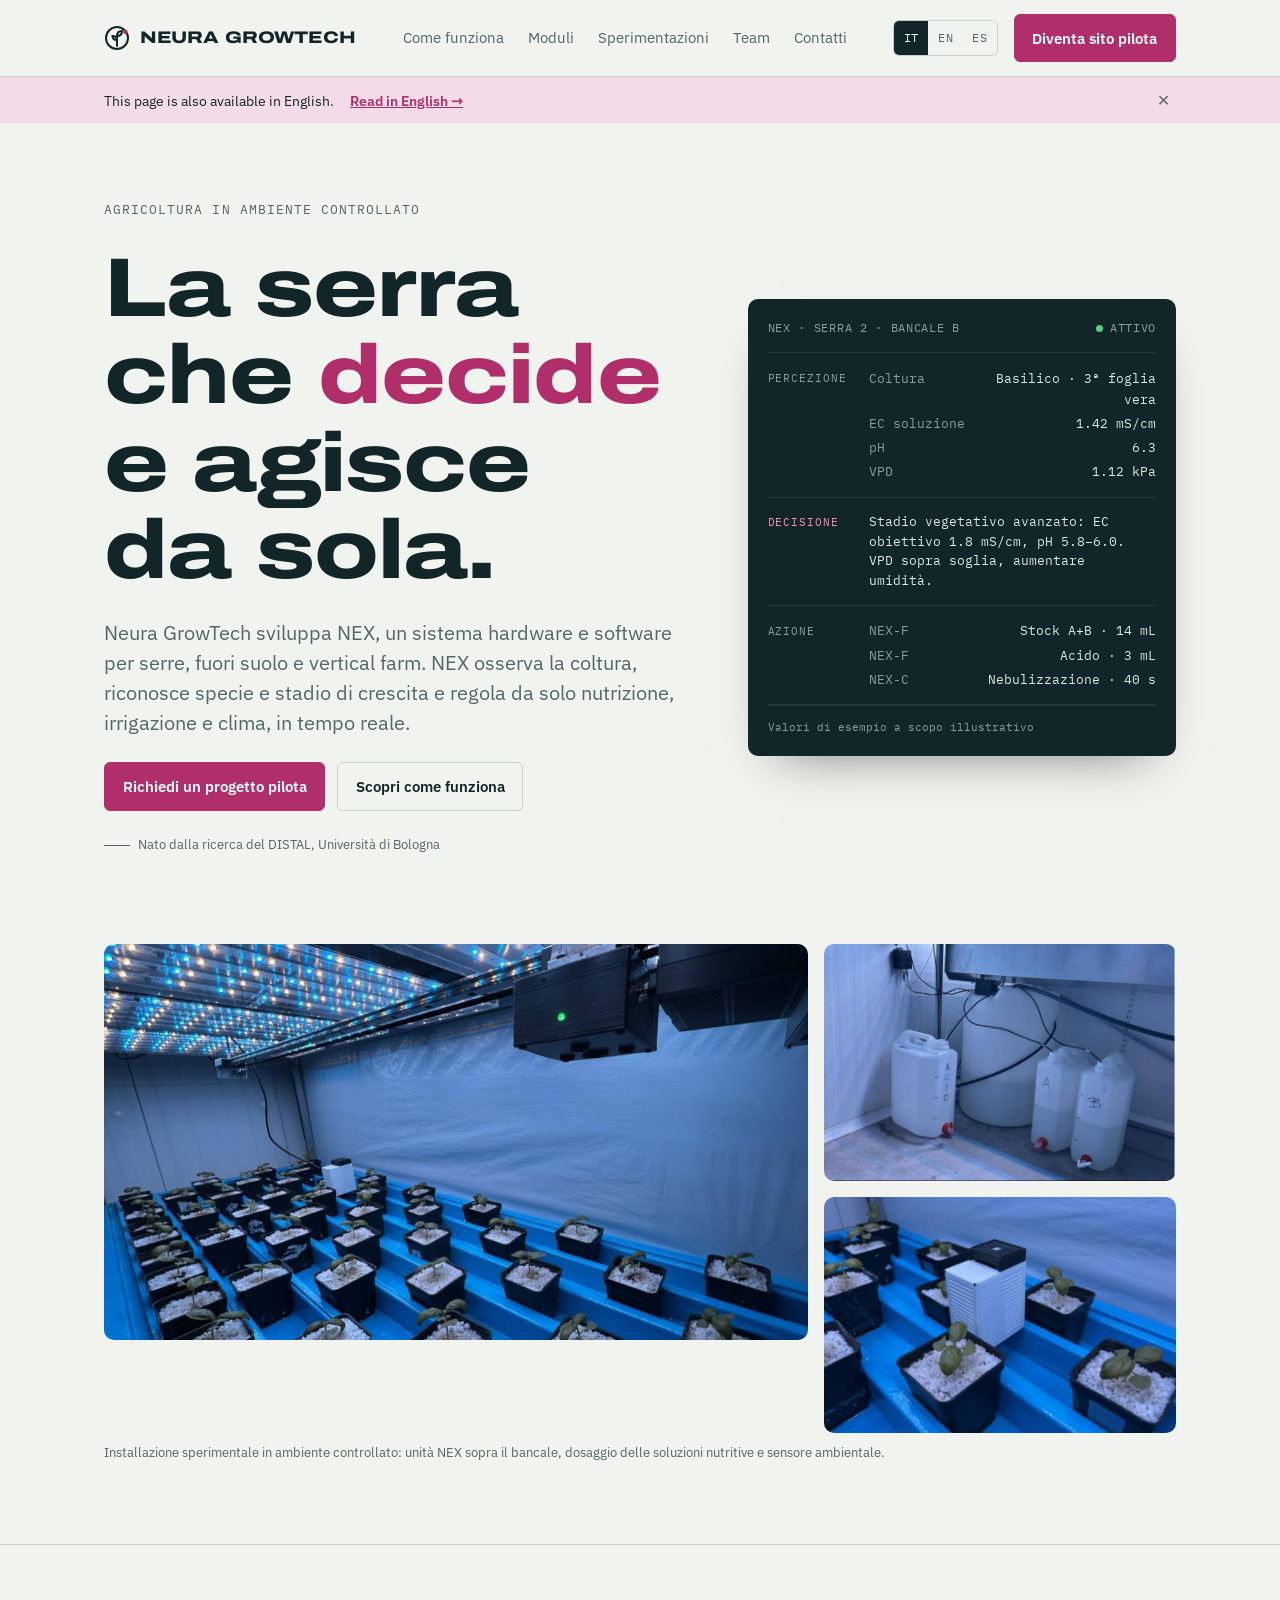
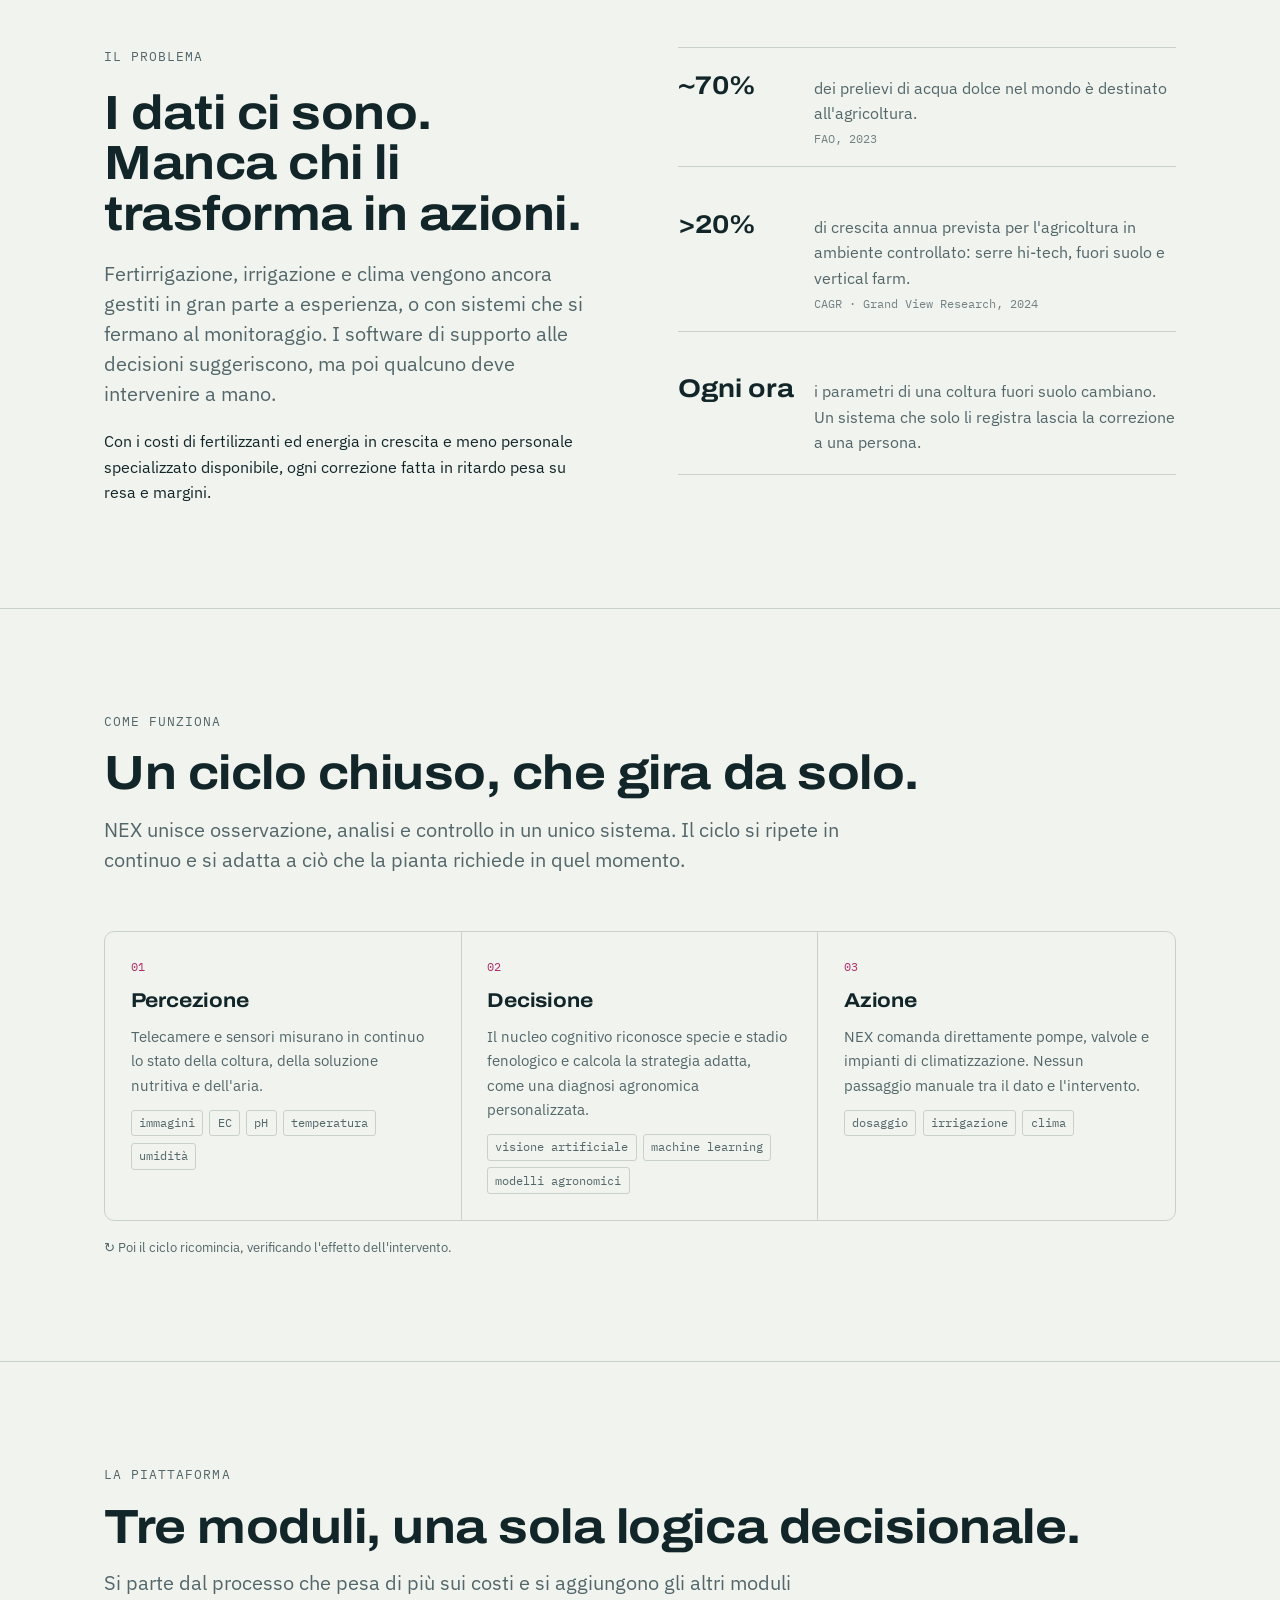
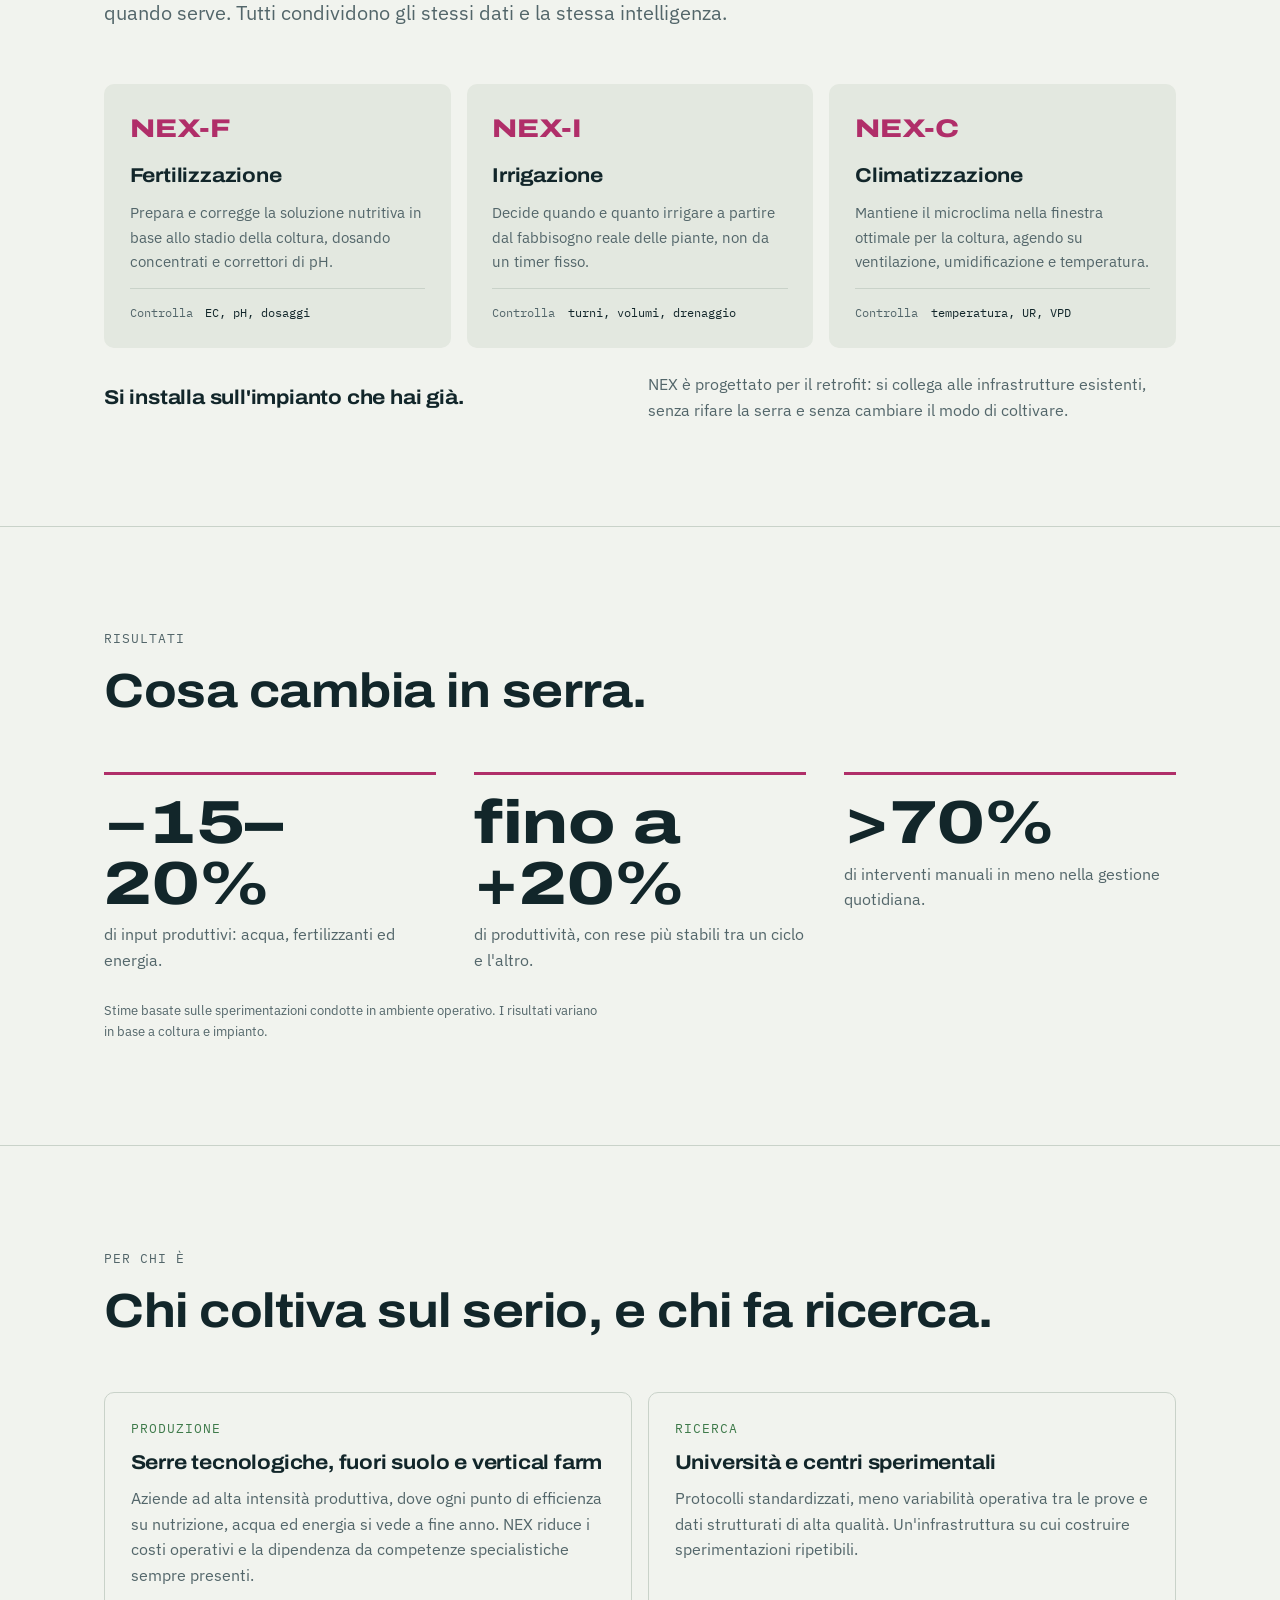
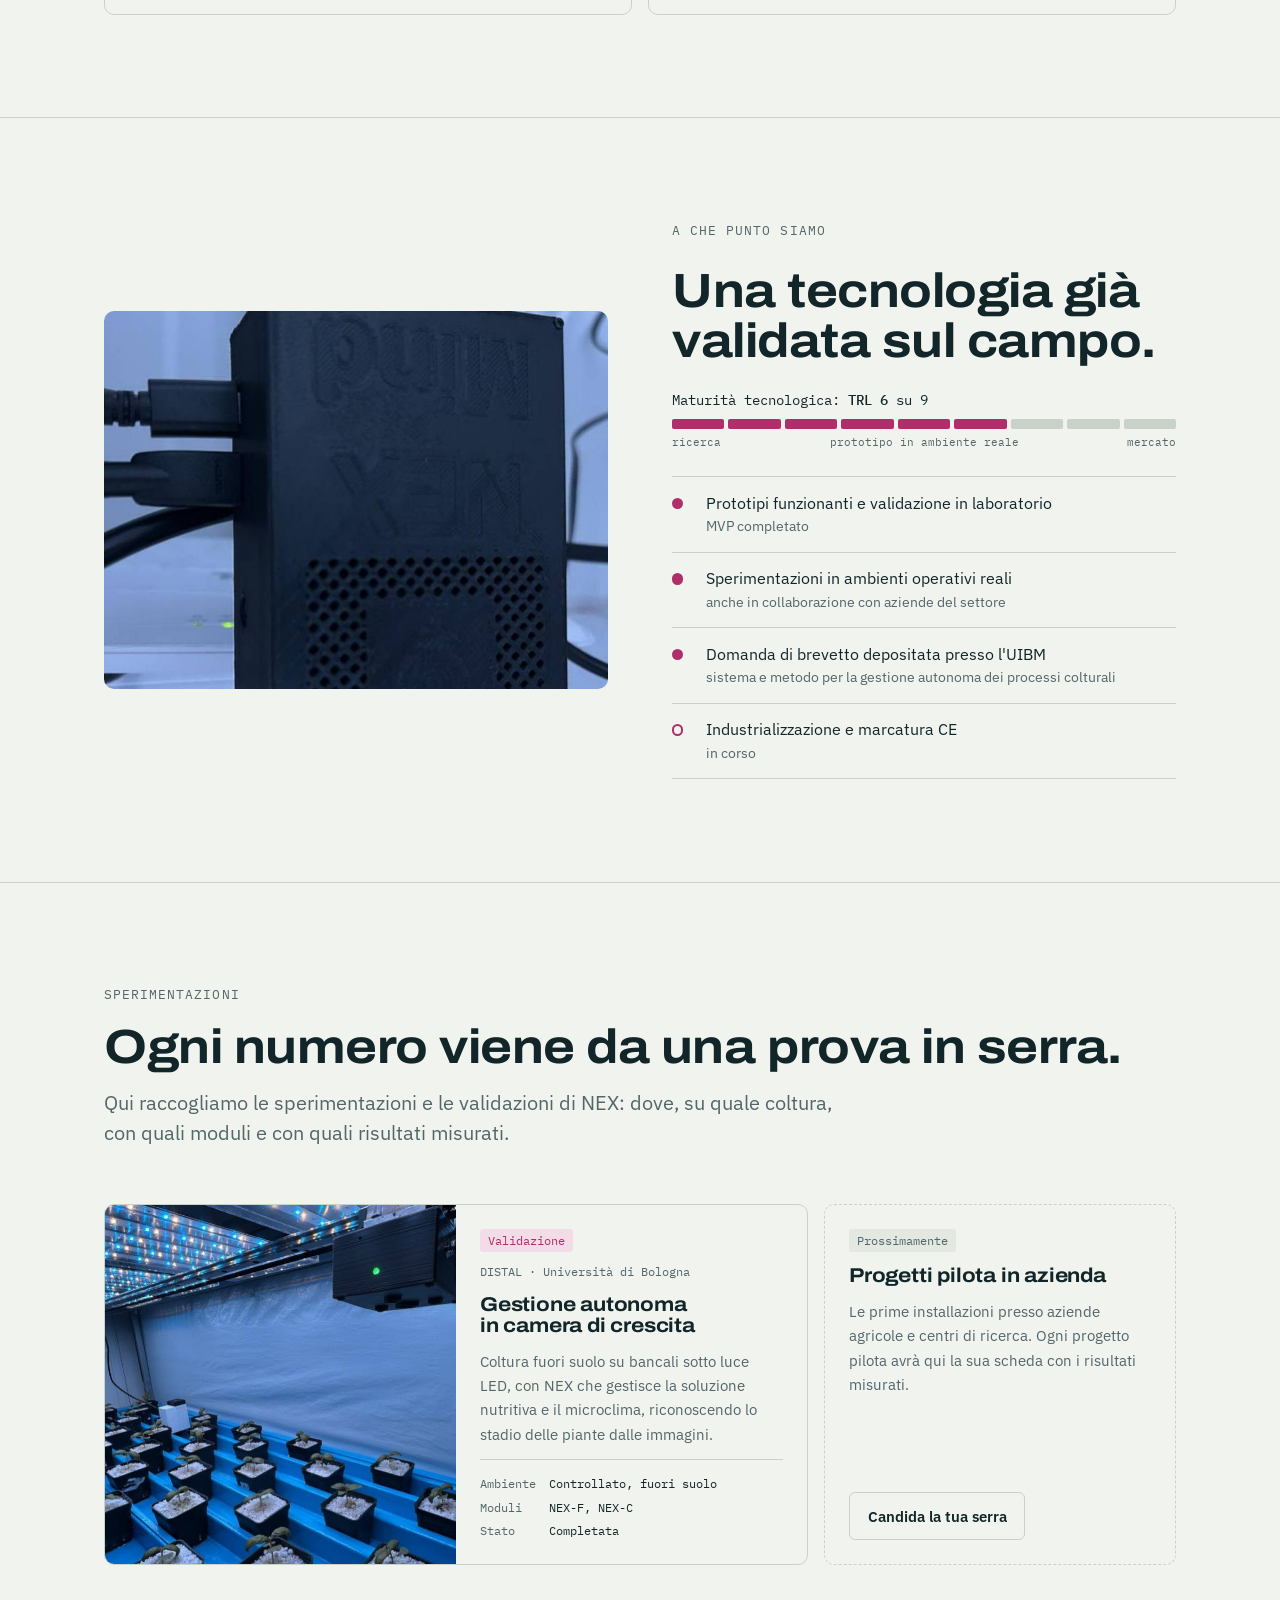
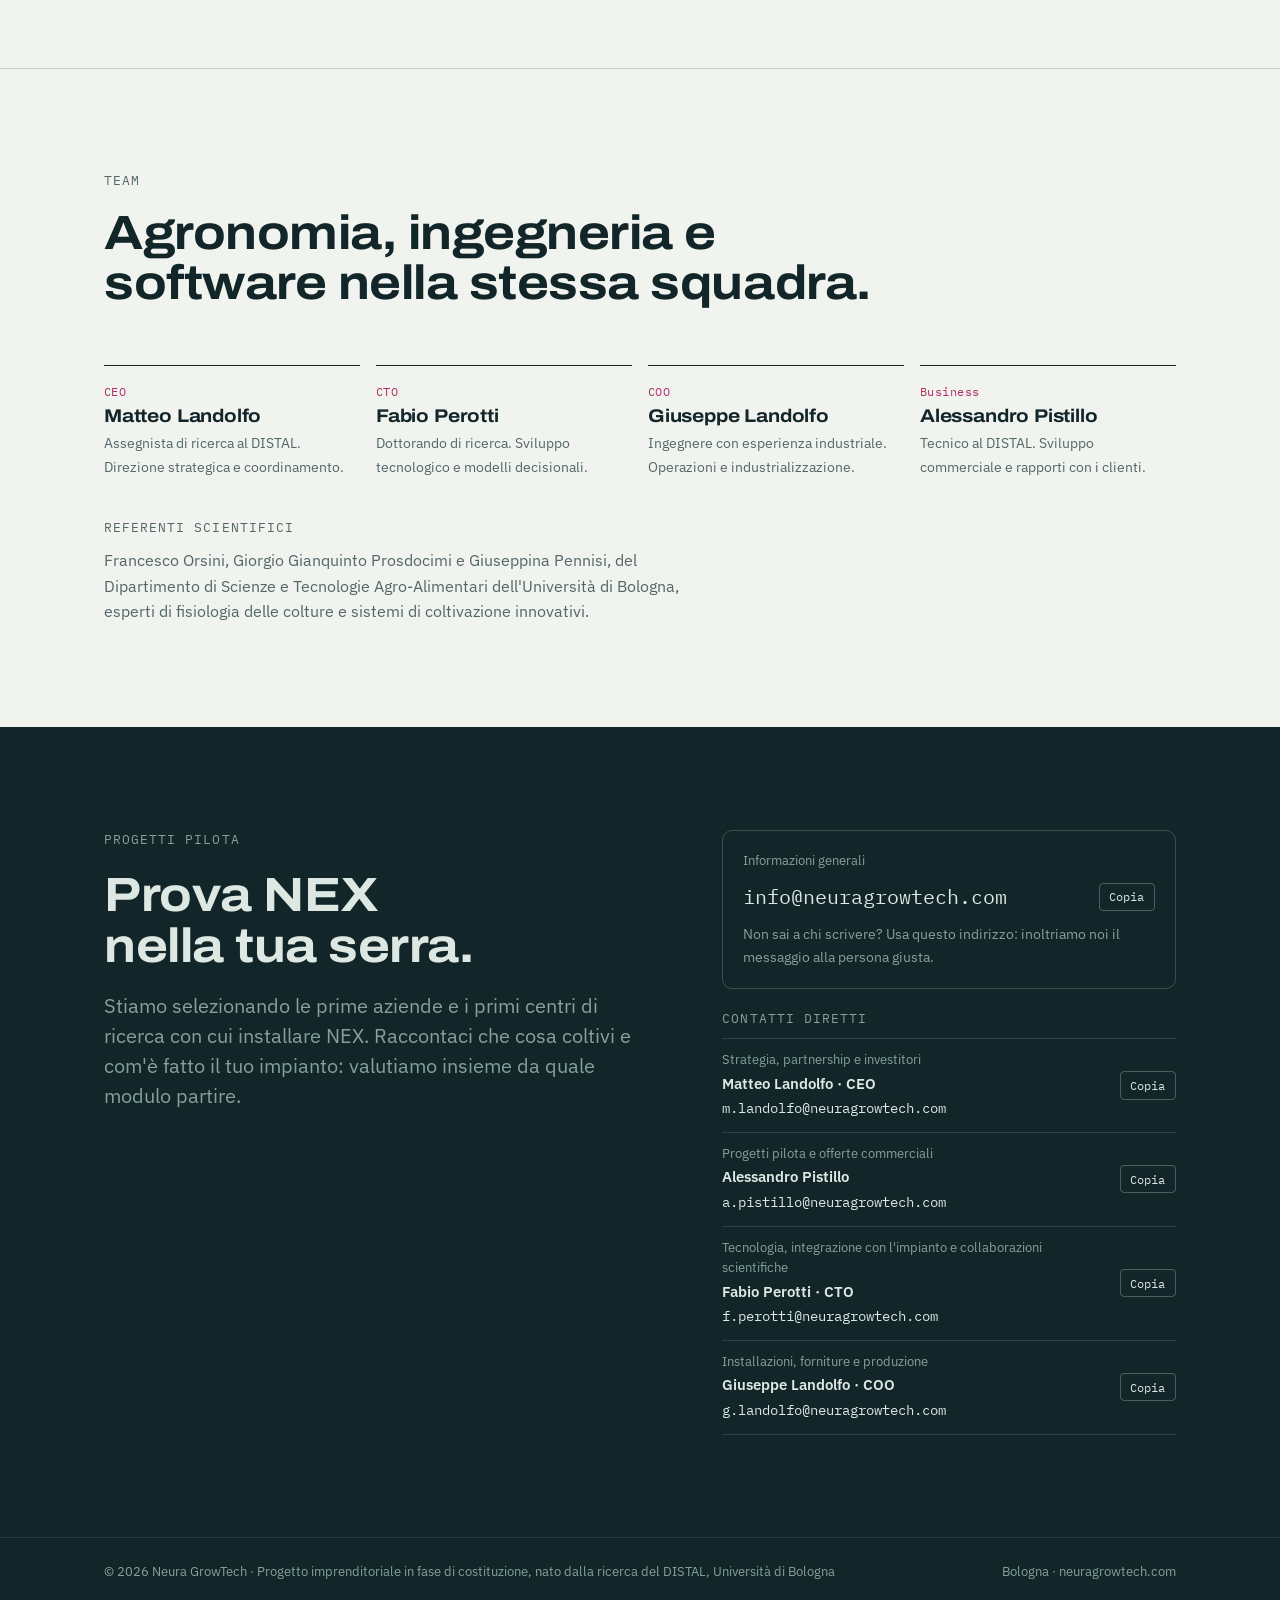
==== commit 3451e364: "Favicon con versione nell'indirizzo, così i browser caricano subito il logo nuovo Co-Authored-By: Cl" ====
--- a/index.html
+++ b/index.html
@@ -3,405 +3,319 @@
 <head>
 <meta charset="utf-8">
 <meta name="viewport" content="width=device-width, initial-scale=1, viewport-fit=cover">
-<title>Neura GrowTech · Anteprima nuova home</title>
-<meta name="robots" content="noindex">
-<link rel="icon" href="/img/logo/favicon.svg" type="image/svg+xml">
-<link rel="apple-touch-icon" href="/img/logo/apple-touch-icon.png">
-<style>
-@font-face{font-family:"Archivo";src:url("/fonts/archivo-var.woff2") format("woff2");font-weight:100 900;font-stretch:62% 125%;font-display:swap}
-@font-face{font-family:"IBM Plex Sans";src:url("/fonts/plex-sans-400.woff2") format("woff2");font-weight:400;font-display:swap}
-@font-face{font-family:"IBM Plex Sans";src:url("/fonts/plex-sans-500.woff2") format("woff2");font-weight:500;font-display:swap}
-@font-face{font-family:"IBM Plex Sans";src:url("/fonts/plex-sans-600.woff2") format("woff2");font-weight:600 700;font-display:swap}
-@font-face{font-family:"IBM Plex Mono";src:url("/fonts/plex-mono-400.woff2") format("woff2");font-weight:400;font-display:swap}
-@font-face{font-family:"IBM Plex Mono";src:url("/fonts/plex-mono-500.woff2") format("woff2");font-weight:500 700;font-display:swap}
-/* Layout: racconto a scorrimento. Sezioni a tutta altezza; le sezioni 2, 3, 4 e 6 sono "bloccate" (sticky) mentre il contenuto avanza. */
-:root{
-  --paper:#FBFBF8; --ink:#16191A; --muted:#5D6466; --line:#D9DDD8; --green:#3A2BE0; --night:#111416; --night-ink:#EDEFEE; --night-muted:#9AA3A1; --accent:#B02E69;
-  --f-d:"Archivo","Arial Narrow",Arial,sans-serif; --f-b:"IBM Plex Sans",system-ui,-apple-system,"Segoe UI",sans-serif; --f-m:"IBM Plex Mono",ui-monospace,Menlo,monospace;
-  --vh:100vh; color-scheme:light;
-}
-@supports (height:100svh){:root{--vh:100svh}}
-*{box-sizing:border-box}
-html{scroll-behavior:smooth}
-body{margin:0;background:var(--paper);color:var(--ink);font-family:var(--f-b);line-height:1.55;-webkit-font-smoothing:antialiased}
-img{display:block;max-width:100%}
-.big{font-family:var(--f-d);font-stretch:125%;font-weight:800;line-height:.98;letter-spacing:-.012em;margin:0;text-wrap:balance}
-.mono{font-family:var(--f-m)}
-.eyebrow{font-family:var(--f-m);font-size:.74rem;letter-spacing:.09em;text-transform:uppercase}
-.gut{padding-inline:clamp(16px,5vw,64px)}
-
-/* nav */
-.nav{position:fixed;top:env(safe-area-inset-top,0px);left:0;right:0;z-index:20;display:flex;justify-content:space-between;align-items:center;gap:1rem;padding-block:.9rem;color:#fff;transition:background .4s,color .4s,box-shadow .4s}
-.nav:not(.solid){text-shadow:0 1px 10px rgba(0,0,0,.45)}
-.nav.solid{background:rgba(251,251,248,.86);backdrop-filter:saturate(1.4) blur(12px);-webkit-backdrop-filter:saturate(1.4) blur(12px);color:var(--ink);box-shadow:0 1px 0 var(--line)}
-.nav b{font-family:var(--f-d);font-stretch:125%;font-weight:800;letter-spacing:.04em;font-size:.95rem}
-.nav ul{display:flex;gap:1.6rem;list-style:none;margin:0;padding:0;font-size:.86rem}
-.nav ul a{color:inherit;text-decoration:none;opacity:.85}
-.nav .lang{font-family:var(--f-m);font-size:.74rem;opacity:.8}
-@media (max-width:820px){.nav ul{display:none}}
-
-/* 1 hero */
-.hero{position:relative;height:calc(var(--vh) * 1.35)}
-.hero .stick{position:sticky;top:0;height:var(--vh);overflow:hidden}
-.hero .scene{position:absolute;inset:0;width:100%;height:100%;transform:scale(calc(1 + .08 * var(--p,0)));transform-origin:50% 40%;will-change:transform}
-.hero .scene image{filter:saturate(.95)}
-.hero .ov{opacity:0;transition:opacity .6s ease}
-.hero .ov.on{opacity:1}
-.hero .box{fill:none;stroke:#8FA8FF;stroke-width:2}
-.hero .tag{font-family:var(--f-m);font-size:11px;fill:#fff}
-.hero .tagbg{fill:rgba(17,20,22,.82)}
-.panel{position:absolute;right:clamp(16px,5vw,64px);top:clamp(5rem,15vh,9rem);z-index:2;font-family:var(--f-m);font-size:.78rem;color:#fff;background:rgba(17,20,22,.72);border:1px solid rgba(143,168,255,.5);border-radius:8px;padding:.8rem .95rem;min-width:13rem;-webkit-backdrop-filter:blur(6px);backdrop-filter:blur(6px);opacity:0;transform:translateY(8px);transition:opacity .6s,transform .6s;opacity:calc(var(--pv,0) * (1 - var(--p,0) * 1.6))}
-.panel.on{--pv:1;transform:none}
-.panel .row{display:flex;justify-content:space-between;gap:1.2rem;padding:.18rem 0}
-.panel .row b{font-weight:500;font-variant-numeric:tabular-nums}
-.panel .t{color:#8FA8FF;letter-spacing:.08em;margin-bottom:.35rem}
-.panel .dot{display:inline-block;width:7px;height:7px;border-radius:50%;background:#8FA8FF;margin-right:.45rem;vertical-align:1px}
-@media (prefers-reduced-motion:no-preference){.panel .dot{animation:blink 1.6s ease-in-out infinite}}
-@keyframes blink{50%{opacity:.25}}
-.panel i{font-style:normal;color:#9AA3A1;font-size:.66rem}
-@media (max-width:820px){.hero .bx{display:none}.panel{left:16px;right:16px;top:calc(4.2rem + env(safe-area-inset-top,0px));min-width:0;display:flex;flex-wrap:wrap;gap:.25rem .9rem;padding:.55rem .7rem;font-size:.68rem}.panel .row{padding:0;gap:.4rem}.panel .t{margin:0}.panel .last{display:none}}
-.hero .shade{position:absolute;inset:0;background:linear-gradient(180deg,rgba(0,0,0,.55) 0%,rgba(0,0,0,0) 20%,rgba(0,0,0,.15) 55%,rgba(0,0,0,.85) 100%),linear-gradient(90deg,rgba(0,0,0,.5) 0%,rgba(0,0,0,.05) 50%,rgba(0,0,0,0) 100%)}
-.hero .copy{text-shadow:0 2px 24px rgba(0,0,0,.35)}
-.hero .copy{position:absolute;left:0;right:0;bottom:clamp(2rem,9vh,6rem);color:#fff;display:flex;flex-direction:column;gap:1.2rem;opacity:calc(1 - var(--p,0) * 1.6);transform:translateY(calc(var(--p,0) * -60px))}
-.hero .big{font-size:clamp(2.4rem,6vw,5rem);max-width:12ch}
-.hero p{margin:0;max-width:46ch;font-size:clamp(1rem,1.6vw,1.2rem);opacity:.92}
-.cta{display:flex;flex-wrap:wrap;gap:.8rem}
-.pill{display:inline-flex;align-items:center;gap:.4rem;font-size:.95rem;font-weight:500;text-decoration:none;padding:.75rem 1.3rem;border-radius:999px}
-.pill.light{background:#fff;color:#111}
-.pill.line{border:1px solid rgba(255,255,255,.7);color:#fff}
-.pill.dark{background:var(--ink);color:#fff}
-
-/* intestazione di sezione */
-.intro{padding-block:clamp(5rem,14vh,9rem) clamp(2rem,6vh,4rem);max-width:70rem;margin-inline:auto}
-.intro .big{font-size:clamp(2.2rem,6vw,4.8rem);max-width:16ch}
-.intro p{max-width:56ch;color:var(--muted);font-size:clamp(1rem,1.5vw,1.15rem);margin:1.2rem 0 0}
-
-/* 2 crescita */
-.grow{height:calc(var(--vh) * 3)}
-.grow .stick{position:sticky;top:0;height:var(--vh);display:grid;grid-template-columns:minmax(0,1fr) minmax(0,1fr);align-items:center;gap:clamp(1.5rem,5vw,5rem)}
-.grow .txt{display:flex;flex-direction:column;gap:1.4rem;min-width:0}
-.grow .eyebrow{color:var(--muted)}
-.grow h2{font-size:clamp(1.9rem,4.2vw,3.4rem)}
-.grow .stage{font-family:var(--f-d);font-stretch:125%;font-weight:800;font-size:clamp(2.4rem,7vw,5.8rem);line-height:1;color:var(--green);min-height:1em}
-.grow .bar{display:flex;gap:.6rem;font-size:.82rem}
-.grow .bar span{flex:1;border-top:3px solid var(--line);padding-top:.5rem;color:#8A9092;transition:color .3s,border-color .3s}
-.grow .bar span.on{border-color:var(--green);color:var(--ink)}
-.grow .pics{position:relative;height:min(78vh,720px);aspect-ratio:4/5;justify-self:center;max-width:100%;border-radius:18px;overflow:hidden;background:#E8EAE4}
-.grow .pics img{position:absolute;inset:0;width:100%;height:100%;object-fit:cover;opacity:0;transition:opacity .6s}
-.grow .pics img.on{opacity:1}
-@media (max-width:820px){.grow .stick{grid-template-columns:1fr;align-content:center;padding-top:4.5rem}.grow .pics{height:46vh;order:-1}.grow .stage{font-size:2.2rem}.grow h2{font-size:1.6rem}}
-
-/* 3 sistema */
-.sys{height:calc(var(--vh) * 3.2);background:var(--night);color:var(--night-ink)}
-.sys .stick{position:sticky;top:0;height:var(--vh);display:grid;grid-template-columns:minmax(0,1.05fr) minmax(0,1fr);align-items:stretch}
-.sys .photo{position:relative;overflow:hidden}
-.sys .photo img{position:absolute;inset:0;width:100%;height:100%;object-fit:cover;transition:opacity .6s}
-.sys .photo img.dose{opacity:0}
-.sys.s3 .photo img.dose{opacity:1}
-.pin{position:absolute;width:22px;height:22px;margin:-11px 0 0 -11px;border-radius:50%;border:2px solid #8FA8FF;background:rgba(143,168,255,.25);opacity:.25;transform:scale(.7);transition:opacity .4s,transform .4s}
-.pin::after{content:attr(data-l);position:absolute;left:28px;top:-3px;white-space:nowrap;font-family:var(--f-m);font-size:.72rem;background:var(--night);color:var(--night-ink);padding:.15rem .45rem;border-radius:4px}
-.pin.on{opacity:1;transform:scale(1)}
-@media (prefers-reduced-motion:no-preference){.pin.on{animation:ping 1.6s ease-out infinite}}
-@keyframes ping{0%{box-shadow:0 0 0 0 rgba(143,168,255,.6)}100%{box-shadow:0 0 0 16px rgba(143,168,255,0)}}
-.sys .copy{display:flex;flex-direction:column;justify-content:center;gap:2rem;padding:clamp(1.5rem,5vw,5rem)}
-.sys .eyebrow{color:#8FA8FF}
-.sys h2{font-size:clamp(2rem,4.6vw,3.8rem)}
-.sys ol{list-style:none;margin:0;padding:0;display:flex;flex-direction:column;gap:1.2rem;font-size:clamp(1rem,1.5vw,1.15rem)}
-.sys li{display:grid;grid-template-columns:2.2rem 1fr;gap:.6rem;opacity:.35;transition:opacity .4s}
-.sys li.on{opacity:1}
-.sys li b{font-family:var(--f-m);color:#8FA8FF;font-weight:500}
-@media (max-width:820px){.sys .stick{grid-template-columns:1fr;grid-template-rows:45% 55%}.sys .copy{gap:1rem;justify-content:flex-start;padding-top:1.5rem}.sys h2{font-size:1.7rem}}
-
-/* 4 ciclo */
-.loop{height:calc(var(--vh) * 2.6)}
-.loop .stick{position:sticky;top:0;height:var(--vh);display:flex;flex-direction:column;align-items:center;justify-content:center;gap:clamp(1.5rem,4vh,3rem);text-align:center}
-.loop h2{font-size:clamp(2rem,5.4vw,4.4rem)}
-.loop svg{width:min(860px,100%);height:auto}
-.loop .ring{fill:var(--paper);stroke:#C9CEC8;stroke-width:2.5;transition:fill .4s,stroke .4s}
-.loop .ring.on{fill:url(#loopg);stroke:url(#loopg)}
-.loop .lab{font-family:var(--f-m);font-size:17px;fill:#8A9092;transition:fill .4s}
-.loop .lab.on{fill:#fff}
-.loop .arc{fill:none;stroke:url(#loopg);stroke-width:3;stroke-linecap:round}
-.loop .ret{fill:none;stroke:url(#loopg);stroke-width:2.5;stroke-dasharray:6 7;opacity:0;transition:opacity .5s}
-.loop .ret.on{opacity:1}
-.loop p{color:var(--muted);max-width:52ch;margin:0;font-size:clamp(1rem,1.5vw,1.15rem)}
-
-/* 5 numeri */
-.nums{padding-block:clamp(5rem,14vh,9rem)}
-.nums .wrap{max-width:72rem;margin-inline:auto}
-.nums .nh{display:flex;flex-direction:column;gap:1rem}
-.nums .nh .eyebrow{color:var(--muted)}
-.nums h2{font-size:clamp(2rem,5vw,4rem);max-width:16ch}
-.nums .rows{margin-top:clamp(2.5rem,7vh,4.5rem);border-bottom:1px solid var(--line)}
-.num{display:grid;grid-template-columns:minmax(0,1.15fr) minmax(0,1fr);gap:2rem;align-items:center;border-top:1px solid var(--line);padding-block:clamp(1.6rem,4vh,2.6rem);opacity:.15;transform:translateY(24px);transition:opacity .8s,transform .8s}
-.num.on{opacity:1;transform:none}
-.num b{font-family:var(--f-d);font-stretch:125%;font-weight:800;font-size:clamp(3rem,8.5vw,7rem);line-height:.9;letter-spacing:-.02em;white-space:nowrap;font-variant-numeric:tabular-nums;color:var(--ink)}
-.num h3{margin:0 0 .4rem;font-size:1.15rem;font-weight:500}
-.num p{margin:0;color:var(--muted);max-width:40ch}
-.nums .foot{margin-top:1.4rem;font-size:.82rem;color:#8A9092}
-@media (max-width:820px){.num{grid-template-columns:1fr;gap:.8rem}.num b{font-size:3.4rem}}
-
-/* 6 dal laboratorio alla serra */
-.trials{height:calc(var(--vh) * 2.2);background:var(--night)}
-.trials .stick{position:sticky;top:0;height:var(--vh);overflow:hidden}
-.trials h2{position:absolute;top:clamp(4.5rem,10vh,7rem);left:0;right:0;text-align:center;color:#fff;font-size:clamp(2rem,5.4vw,4.4rem);z-index:3;text-shadow:0 2px 24px rgba(0,0,0,.5)}
-.trials .card{--ch:min(58vh,56vw,600px);position:absolute;top:56%;height:var(--ch);width:calc(var(--ch) * .8);margin-top:calc(var(--ch) * -.5);border-radius:18px;overflow:hidden;box-shadow:0 30px 60px -30px rgba(0,0,0,.8);will-change:transform}
-.trials .card img{width:100%;height:100%;object-fit:cover}
-.trials .card .tag{position:absolute;left:1.2rem;bottom:1.2rem;color:#fff;display:flex;flex-direction:column;gap:.2rem;text-shadow:0 1px 12px rgba(0,0,0,.6)}
-.trials .card .tag b{font-family:var(--f-d);font-stretch:112%;font-weight:500;font-size:1.3rem}
-.trials .card .tag .eyebrow{opacity:.85}
-.trials .a{left:50%;transform:translateX(calc(-50% - var(--s,0) * 56%)) rotate(calc(-4deg * (1 - var(--s,0))))}
-.trials .b{left:50%;transform:translateX(calc(-50% + var(--s,0) * 56%)) rotate(calc(3deg * (1 - var(--s,0))))}
-.trials .more{position:absolute;bottom:clamp(1.5rem,6vh,3rem);left:0;right:0;text-align:center;z-index:3;opacity:var(--s,0)}
-.trials .more a{color:#fff;font-weight:500;text-decoration:none;border-bottom:1px solid rgba(255,255,255,.5)}
-@media (max-width:820px){.trials .card{--ch:min(44vh,78vw)}.trials .a{transform:translate(calc(-50% - var(--s,0) * 30%),calc(var(--s,0) * -22%))}.trials .b{transform:translate(calc(-50% + var(--s,0) * 30%),calc(var(--s,0) * 22%))}}
-
-/* 7 contatti */
-.end{background:var(--ink);color:var(--night-ink);padding-block:clamp(5rem,14vh,9rem)}
-.end .wrap{max-width:72rem;margin-inline:auto;display:grid;grid-template-columns:minmax(0,1.1fr) minmax(0,1fr);gap:clamp(2rem,6vw,5rem);align-items:start}
-.end h2{font-size:clamp(2.4rem,6vw,4.8rem)}
-.end p{color:var(--night-muted);max-width:44ch;margin:1.2rem 0 0}
-.end .mail{display:flex;flex-direction:column}
-.end .mail div{border-top:1px solid #33393A;padding-block:1rem;display:flex;flex-direction:column;gap:.15rem}
-.end .mail small{color:var(--night-muted)}
-.end .mail a{color:var(--night-ink);font-family:var(--f-m);text-decoration:none}
-.end .game{grid-column:1/-1;border-top:1px dashed #33393A;padding-top:1.4rem;color:var(--night-muted);font-family:var(--f-m);font-size:.85rem}
-.end .game a{color:var(--night-ink)}
-@media (max-width:820px){.end .wrap{grid-template-columns:1fr}}
-
-.proto{position:fixed;right:12px;bottom:calc(12px + env(safe-area-inset-bottom,0px));z-index:30;font-family:var(--f-m);font-size:.7rem;background:var(--accent);color:#fff;padding:.3rem .6rem;border-radius:4px;opacity:.9}
-
-@media (prefers-reduced-motion:reduce){
-  html{scroll-behavior:auto}
-  .hero .scene,.hero .copy,.trials .a,.trials .b{transform:none!important}
-  .hero .copy{opacity:1!important}
-  .num{opacity:1;transform:none}
-}
-
-/* logo e sfumatura del marchio */
-.brand{display:flex;align-items:center;gap:.6rem;color:inherit;text-decoration:none}
-.brand .lg{height:28px;width:auto;display:block}
-.brand .c{display:none}
-.nav.solid .brand .w{display:none}.nav.solid .brand .c{display:inline}
-.gd{background:linear-gradient(100deg,#7A00E0 0%,#2A1FD0 35%,#0036B8 60%,#00124F 100%);-webkit-background-clip:text;background-clip:text;-webkit-text-fill-color:transparent;color:transparent}
-.gtl{background:linear-gradient(100deg,#B266FF 0%,#7C6BFF 35%,#3D8BFF 65%,#5CC8FF 100%);-webkit-background-clip:text;background-clip:text;-webkit-text-fill-color:transparent;color:transparent;text-shadow:none}
-.hero .copy .gtl{filter:drop-shadow(0 2px 14px rgba(0,0,0,.35))}
-.nav.solid .brand b{background:linear-gradient(100deg,#7A00E0,#0036B8 60%,#00124F);-webkit-background-clip:text;background-clip:text;-webkit-text-fill-color:transparent}
-.grow .stage{background:linear-gradient(100deg,#7A00E0,#0036B8 60%,#00124F);-webkit-background-clip:text;background-clip:text;-webkit-text-fill-color:transparent;padding-bottom:.08em}
-.grow .bar span{border-top:0;position:relative;padding-top:calc(.5rem + 3px)}
-.grow .bar span::before{content:"";position:absolute;left:0;right:0;top:0;height:3px;background:var(--line)}
-.grow .bar span.on::before{background:linear-gradient(90deg,#7A00E0,#0036B8)}
-.end .mark{height:clamp(90px,13vw,150px);width:auto;display:block;margin-bottom:1.6rem;overflow:visible}
-.end .mark .ln{stroke:url(#ngt-l);stroke-width:6;stroke-linejoin:round}
-.end .mark .fl{opacity:0;transition:opacity 1s ease .2s}
-.end .mark.done .fl{opacity:1}
-.end .mark.done .ln{opacity:0;transition:opacity 1s ease .6s}
-@media (prefers-reduced-motion:reduce){.end .mark .fl{opacity:1}.end .mark .ln{display:none}}
-</style>
+<title>Neura GrowTech · Gestione autonoma delle colture</title>
+<meta name="description" content="Neura GrowTech sviluppa NEX, il sistema che gestisce in autonomia nutrizione, irrigazione e clima nelle colture in serra, fuori suolo e vertical farm.">
+<link rel="canonical" href="https://neuragrowtech.com/">
+<link rel="alternate" hreflang="it" href="https://neuragrowtech.com/">
+<link rel="alternate" hreflang="en" href="https://neuragrowtech.com/en/">
+<link rel="alternate" hreflang="es" href="https://neuragrowtech.com/es/">
+<link rel="alternate" hreflang="x-default" href="https://neuragrowtech.com/">
+<meta property="og:type" content="website">
+<meta property="og:title" content="Neura GrowTech · La serra che decide e agisce da sola">
+<meta property="og:description" content="Neura GrowTech sviluppa NEX, il sistema che gestisce in autonomia nutrizione, irrigazione e clima nelle colture in serra, fuori suolo e vertical farm.">
+<meta property="og:url" content="https://neuragrowtech.com/">
+<meta property="og:image" content="https://neuragrowtech.com/img/nex-camera-crescita.jpg">
+<meta property="og:locale" content="it_IT">
+<meta name="theme-color" content="#12262A">
+<link rel="icon" href="/favicon.svg?v=2" type="image/svg+xml">
+<link rel="preload" href="/fonts/archivo-var.woff2" as="font" type="font/woff2" crossorigin>
+<link rel="stylesheet" href="/css/style.css?v=3">
+<script data-cfasync="false" defer src="/js/main.js?v=3"></script>
 </head>
 <body>
-<svg width="0" height="0" style="position:absolute" aria-hidden="true"><defs>
-<linearGradient id="ngt-a" gradientUnits="userSpaceOnUse" x1="800" y1="100" x2="720" y2="1380"><stop offset="0" stop-color="#0A86F5"/><stop offset=".33" stop-color="#0036B8"/><stop offset=".68" stop-color="#001C72"/><stop offset="1" stop-color="#00124F"/></linearGradient>
-<radialGradient id="ngt-b" gradientUnits="userSpaceOnUse" cx="230" cy="740" r="470"><stop offset="0" stop-color="#7A00E0"/><stop offset=".45" stop-color="#6A06DA" stop-opacity=".85"/><stop offset="1" stop-color="#3010D0" stop-opacity="0"/></radialGradient>
-<linearGradient id="ngt-l" gradientUnits="userSpaceOnUse" x1="250" y1="600" x2="900" y2="900"><stop offset="0" stop-color="#B266FF"/><stop offset=".5" stop-color="#3D8BFF"/><stop offset="1" stop-color="#5CC8FF"/></linearGradient>
-</defs></svg>
-
-<nav class="nav gut" id="nav"><a class="brand" href="#hero" aria-label="Neura GrowTech"><svg class="lg" viewBox="200 80 795 1315" aria-hidden="true"><path class="w" fill="currentColor" fill-rule="evenodd" d="M735.0 1375.8C725.4 1373.9 718.6 1370.6 712.6 1364.8C708.2 1360.6 705.6 1357.2 703.3 1352.5C699.9 1345.8 698.6 1340.8 697.3 1329.2C695.1 1310.4 690.2 1294.6 680.8 1276.2C670.9 1257.0 659.8 1241.7 644.0 1226.0C625.6 1207.6 605.3 1192.6 579.0 1177.9C566.8 1171.1 553.9 1165.0 529.0 1154.4C504.0 1143.8 500.9 1142.4 489.0 1137.0C475.4 1130.8 449.0 1117.5 439.8 1112.2C427.1 1104.9 409.5 1093.7 402.0 1088.2C400.5 1087.1 397.1 1084.6 394.5 1082.7C366.7 1062.5 335.5 1032.7 312.0 1003.8C294.4 982.1 276.8 954.6 263.1 927.2C245.1 891.3 231.0 851.8 224.7 820.2C219.8 795.0 217.8 774.4 217.9 746.0C217.9 727.3 218.3 719.4 220.5 701.5C228.6 633.4 258.0 555.6 304.7 478.5C314.6 462.3 337.4 429.1 349.7 413.2C389.5 361.8 430.1 319.2 480.7 275.8C494.0 264.5 531.0 235.2 542.8 226.7C576.7 202.2 591.1 192.5 618.8 175.5C655.7 152.8 673.2 142.9 707.5 125.8C733.9 112.6 754.9 103.2 766.0 99.6C772.5 97.5 783.1 96.9 789.7 98.2C799.2 100.3 808.4 107.4 813.2 116.5C821.0 131.4 819.0 147.7 807.7 161.8C775.7 201.4 762.2 227.2 756.2 260.2C755.4 264.3 755.3 267.9 755.3 279.8C755.3 293.8 755.4 294.5 756.9 303.0C762.1 331.9 775.0 361.8 802.1 407.6C813.6 427.1 828.2 449.6 860.2 497.6C883.7 532.7 891.9 545.6 902.7 563.7C913.9 582.6 914.4 583.4 921.0 595.6C944.1 638.9 956.9 671.9 967.4 715.0C971.0 729.6 974.3 751.0 976.1 770.0C976.9 779.2 976.9 813.6 976.1 823.0C974.4 841.7 970.0 867.0 965.7 883.0C961.5 898.5 954.3 919.9 950.0 929.5C949.0 931.8 946.9 936.4 945.5 939.7C941.0 950.0 931.5 967.7 923.6 980.5C910.2 1002.3 891.5 1026.3 880.3 1036.1C870.3 1044.9 859.5 1049.7 849.2 1049.6C843.1 1049.6 838.6 1048.6 833.0 1045.9C829.6 1044.3 827.9 1043.1 824.7 1039.8C812.8 1027.8 811.3 1010.0 820.7 993.1C823.2 988.7 825.4 985.8 832.5 977.7C837.8 971.6 846.9 960.1 851.1 954.5C873.4 924.2 886.7 893.6 894.4 855.2C898.0 837.7 899.9 813.4 899.0 797.2C898.0 778.5 897.0 769.6 894.2 754.5C885.4 705.9 864.6 655.0 830.6 598.9C815.9 574.7 808.0 562.5 777.5 516.8C751.6 478.1 742.6 464.2 729.6 442.6C697.7 390.2 681.7 347.7 678.5 307.3C676.2 278.5 681.4 248.2 693.0 222.4C694.6 218.7 696.0 215.5 696.0 215.3C696.0 214.6 694.1 215.1 691.5 216.6C690.0 217.4 684.6 220.4 679.5 223.1C648.3 240.1 598.4 273.9 564.0 301.2C529.9 328.4 507.1 348.5 480.5 375.0C452.4 403.0 430.3 428.4 403.8 462.9C391.9 478.5 371.4 508.7 363.4 522.5C349.1 547.1 348.2 548.8 340.0 565.2C331.5 582.3 328.3 589.6 321.9 605.5C304.7 648.2 295.1 688.4 291.9 730.5C291.2 740.1 291.7 765.6 292.7 776.5C296.1 810.2 303.0 839.8 315.1 872.0C318.8 881.8 320.9 886.3 321.5 885.7C321.8 885.4 322.0 864.8 322.1 834.0C322.3 783.8 322.3 782.6 323.4 777.8C325.0 770.5 326.7 765.5 330.0 758.7C336.2 745.8 343.3 737.6 357.0 727.9C360.2 725.6 364.8 722.3 367.2 720.5C369.7 718.7 374.0 715.7 376.8 713.8C399.3 698.2 406.8 690.5 410.7 678.2C412.7 672.0 413.0 668.7 413.0 653.5L413.0 639.2L409.0 635.6C403.7 630.7 400.5 626.4 397.2 619.8C390.4 605.7 389.5 593.6 394.3 578.2C394.8 576.9 395.9 574.2 396.9 572.3C404.8 556.5 419.2 545.7 436.7 542.7C443.3 541.5 453.1 542.0 459.4 543.7C480.9 549.6 496.4 567.9 498.5 589.8C499.3 597.6 498.6 603.3 496.2 610.5C492.8 620.5 488.3 627.5 481.1 633.9C474.3 640.0 469.0 643.1 460.6 646.0L455.2 647.8L454.9 663.3C454.6 679.7 454.2 684.1 452.2 691.2C449.2 702.0 444.2 709.9 434.1 720.1C426.1 728.0 420.2 732.6 395.2 750.3C377.2 763.0 373.1 767.0 368.9 775.5C362.5 788.2 362.5 788.9 362.5 878.7L362.5 949.8L363.9 952.0C368.7 959.4 389.7 983.0 391.5 983.0C391.8 983.0 392.0 980.2 392.0 975.4C392.0 971.2 392.1 953.0 392.2 935.0C392.4 899.3 392.6 897.1 395.5 885.3C398.9 871.7 406.0 859.4 417.1 847.8C421.8 842.8 422.5 842.3 447.0 822.7C456.2 815.4 465.1 808.1 466.7 806.6C470.6 802.8 473.3 798.6 474.6 794.4L475.6 790.9L474.6 784.6C473.3 777.1 473.2 774.1 474.3 767.8C476.8 752.1 484.8 739.2 497.5 730.6C505.1 725.3 511.6 722.7 520.7 721.2C538.3 718.4 555.0 723.9 568.1 737.0C580.8 749.7 585.6 769.8 580.3 788.0C575.9 803.3 563.6 817.5 549.3 824.0C538.9 828.7 525.4 830.0 514.2 827.3C512.6 826.9 510.7 826.5 510.1 826.5C509.4 826.5 505.7 829.2 500.1 833.6C489.7 842.0 485.9 844.9 467.2 858.8C459.6 864.5 452.2 870.0 450.8 870.9C445.9 874.6 440.4 882.7 437.8 890.0C432.9 903.7 431.9 919.4 432.1 976.6L432.2 1016.4L433.5 1017.7C437.2 1021.7 458.5 1036.5 472.5 1044.7C477.0 1047.4 481.8 1050.2 483.0 1051.0C486.4 1053.1 504.2 1062.6 509.1 1065.0C511.6 1066.3 513.7 1067.0 514.2 1066.8C514.9 1066.6 515.0 1063.0 515.0 1026.0L515.0 985.4L509.6 980.1C501.8 972.4 497.7 965.6 495.3 956.4C492.6 946.3 492.6 937.6 495.3 927.5C497.7 918.2 503.9 907.9 510.6 901.7C514.3 898.4 520.8 894.0 524.3 892.5C541.0 885.2 556.5 885.2 571.8 892.7C577.2 895.4 584.3 900.3 587.3 903.6C589.7 906.1 594.4 912.9 596.0 916.0C598.9 921.7 601.5 933.0 601.5 939.9C601.5 943.3 600.1 951.0 598.6 955.8C593.9 970.7 581.2 984.8 567.2 990.3L563.2 991.9L563.1 1040.7L563.0 1089.6L565.6 1090.7C567.1 1091.4 574.2 1094.4 581.4 1097.5C613.3 1111.0 628.4 1118.4 649.0 1130.4C681.5 1149.4 709.4 1173.2 729.5 1199.2C740.0 1212.7 744.4 1219.0 752.8 1233.0C776.9 1272.5 791.1 1319.3 785.7 1341.4C784.1 1348.4 780.2 1355.8 775.0 1361.6C770.0 1367.3 760.5 1373.0 752.8 1375.0C747.7 1376.3 739.4 1376.7 735.0 1375.8ZM554.3 956.3C557.9 954.7 561.2 951.5 562.9 948.1C564.0 945.7 564.2 944.6 564.2 941.0C564.2 937.4 564.1 936.3 562.8 933.9C561.1 930.4 557.3 926.9 553.6 925.5C551.8 924.8 549.7 924.5 547.1 924.5C543.7 924.5 542.7 924.7 540.1 926.0C536.2 928.0 532.4 932.1 531.2 935.6C530.0 939.3 530.4 945.4 532.1 948.8C534.3 953.0 538.9 956.5 543.7 957.5C546.7 958.1 551.4 957.6 554.3 956.3ZM535.3 789.6C539.4 787.6 541.7 785.5 543.5 781.8C545.6 777.5 545.9 774.1 544.6 769.6C542.6 763.3 538.6 759.4 532.0 757.7C528.1 756.7 524.2 757.3 519.9 759.6C508.3 765.7 508.0 782.7 519.3 788.9C524.8 791.9 529.9 792.1 535.3 789.6ZM452.3 610.8C460.1 607.2 463.9 598.3 461.3 589.9C457.6 578.2 442.1 574.4 432.9 583.0C428.2 587.3 426.2 595.6 428.5 601.6C430.3 606.3 434.3 610.2 439.2 611.8C442.5 612.9 448.8 612.4 452.3 610.8Z"/><path class="c" fill="url(#ngt-a)" fill-rule="evenodd" d="M735.0 1375.8C725.4 1373.9 718.6 1370.6 712.6 1364.8C708.2 1360.6 705.6 1357.2 703.3 1352.5C699.9 1345.8 698.6 1340.8 697.3 1329.2C695.1 1310.4 690.2 1294.6 680.8 1276.2C670.9 1257.0 659.8 1241.7 644.0 1226.0C625.6 1207.6 605.3 1192.6 579.0 1177.9C566.8 1171.1 553.9 1165.0 529.0 1154.4C504.0 1143.8 500.9 1142.4 489.0 1137.0C475.4 1130.8 449.0 1117.5 439.8 1112.2C427.1 1104.9 409.5 1093.7 402.0 1088.2C400.5 1087.1 397.1 1084.6 394.5 1082.7C366.7 1062.5 335.5 1032.7 312.0 1003.8C294.4 982.1 276.8 954.6 263.1 927.2C245.1 891.3 231.0 851.8 224.7 820.2C219.8 795.0 217.8 774.4 217.9 746.0C217.9 727.3 218.3 719.4 220.5 701.5C228.6 633.4 258.0 555.6 304.7 478.5C314.6 462.3 337.4 429.1 349.7 413.2C389.5 361.8 430.1 319.2 480.7 275.8C494.0 264.5 531.0 235.2 542.8 226.7C576.7 202.2 591.1 192.5 618.8 175.5C655.7 152.8 673.2 142.9 707.5 125.8C733.9 112.6 754.9 103.2 766.0 99.6C772.5 97.5 783.1 96.9 789.7 98.2C799.2 100.3 808.4 107.4 813.2 116.5C821.0 131.4 819.0 147.7 807.7 161.8C775.7 201.4 762.2 227.2 756.2 260.2C755.4 264.3 755.3 267.9 755.3 279.8C755.3 293.8 755.4 294.5 756.9 303.0C762.1 331.9 775.0 361.8 802.1 407.6C813.6 427.1 828.2 449.6 860.2 497.6C883.7 532.7 891.9 545.6 902.7 563.7C913.9 582.6 914.4 583.4 921.0 595.6C944.1 638.9 956.9 671.9 967.4 715.0C971.0 729.6 974.3 751.0 976.1 770.0C976.9 779.2 976.9 813.6 976.1 823.0C974.4 841.7 970.0 867.0 965.7 883.0C961.5 898.5 954.3 919.9 950.0 929.5C949.0 931.8 946.9 936.4 945.5 939.7C941.0 950.0 931.5 967.7 923.6 980.5C910.2 1002.3 891.5 1026.3 880.3 1036.1C870.3 1044.9 859.5 1049.7 849.2 1049.6C843.1 1049.6 838.6 1048.6 833.0 1045.9C829.6 1044.3 827.9 1043.1 824.7 1039.8C812.8 1027.8 811.3 1010.0 820.7 993.1C823.2 988.7 825.4 985.8 832.5 977.7C837.8 971.6 846.9 960.1 851.1 954.5C873.4 924.2 886.7 893.6 894.4 855.2C898.0 837.7 899.9 813.4 899.0 797.2C898.0 778.5 897.0 769.6 894.2 754.5C885.4 705.9 864.6 655.0 830.6 598.9C815.9 574.7 808.0 562.5 777.5 516.8C751.6 478.1 742.6 464.2 729.6 442.6C697.7 390.2 681.7 347.7 678.5 307.3C676.2 278.5 681.4 248.2 693.0 222.4C694.6 218.7 696.0 215.5 696.0 215.3C696.0 214.6 694.1 215.1 691.5 216.6C690.0 217.4 684.6 220.4 679.5 223.1C648.3 240.1 598.4 273.9 564.0 301.2C529.9 328.4 507.1 348.5 480.5 375.0C452.4 403.0 430.3 428.4 403.8 462.9C391.9 478.5 371.4 508.7 363.4 522.5C349.1 547.1 348.2 548.8 340.0 565.2C331.5 582.3 328.3 589.6 321.9 605.5C304.7 648.2 295.1 688.4 291.9 730.5C291.2 740.1 291.7 765.6 292.7 776.5C296.1 810.2 303.0 839.8 315.1 872.0C318.8 881.8 320.9 886.3 321.5 885.7C321.8 885.4 322.0 864.8 322.1 834.0C322.3 783.8 322.3 782.6 323.4 777.8C325.0 770.5 326.7 765.5 330.0 758.7C336.2 745.8 343.3 737.6 357.0 727.9C360.2 725.6 364.8 722.3 367.2 720.5C369.7 718.7 374.0 715.7 376.8 713.8C399.3 698.2 406.8 690.5 410.7 678.2C412.7 672.0 413.0 668.7 413.0 653.5L413.0 639.2L409.0 635.6C403.7 630.7 400.5 626.4 397.2 619.8C390.4 605.7 389.5 593.6 394.3 578.2C394.8 576.9 395.9 574.2 396.9 572.3C404.8 556.5 419.2 545.7 436.7 542.7C443.3 541.5 453.1 542.0 459.4 543.7C480.9 549.6 496.4 567.9 498.5 589.8C499.3 597.6 498.6 603.3 496.2 610.5C492.8 620.5 488.3 627.5 481.1 633.9C474.3 640.0 469.0 643.1 460.6 646.0L455.2 647.8L454.9 663.3C454.6 679.7 454.2 684.1 452.2 691.2C449.2 702.0 444.2 709.9 434.1 720.1C426.1 728.0 420.2 732.6 395.2 750.3C377.2 763.0 373.1 767.0 368.9 775.5C362.5 788.2 362.5 788.9 362.5 878.7L362.5 949.8L363.9 952.0C368.7 959.4 389.7 983.0 391.5 983.0C391.8 983.0 392.0 980.2 392.0 975.4C392.0 971.2 392.1 953.0 392.2 935.0C392.4 899.3 392.6 897.1 395.5 885.3C398.9 871.7 406.0 859.4 417.1 847.8C421.8 842.8 422.5 842.3 447.0 822.7C456.2 815.4 465.1 808.1 466.7 806.6C470.6 802.8 473.3 798.6 474.6 794.4L475.6 790.9L474.6 784.6C473.3 777.1 473.2 774.1 474.3 767.8C476.8 752.1 484.8 739.2 497.5 730.6C505.1 725.3 511.6 722.7 520.7 721.2C538.3 718.4 555.0 723.9 568.1 737.0C580.8 749.7 585.6 769.8 580.3 788.0C575.9 803.3 563.6 817.5 549.3 824.0C538.9 828.7 525.4 830.0 514.2 827.3C512.6 826.9 510.7 826.5 510.1 826.5C509.4 826.5 505.7 829.2 500.1 833.6C489.7 842.0 485.9 844.9 467.2 858.8C459.6 864.5 452.2 870.0 450.8 870.9C445.9 874.6 440.4 882.7 437.8 890.0C432.9 903.7 431.9 919.4 432.1 976.6L432.2 1016.4L433.5 1017.7C437.2 1021.7 458.5 1036.5 472.5 1044.7C477.0 1047.4 481.8 1050.2 483.0 1051.0C486.4 1053.1 504.2 1062.6 509.1 1065.0C511.6 1066.3 513.7 1067.0 514.2 1066.8C514.9 1066.6 515.0 1063.0 515.0 1026.0L515.0 985.4L509.6 980.1C501.8 972.4 497.7 965.6 495.3 956.4C492.6 946.3 492.6 937.6 495.3 927.5C497.7 918.2 503.9 907.9 510.6 901.7C514.3 898.4 520.8 894.0 524.3 892.5C541.0 885.2 556.5 885.2 571.8 892.7C577.2 895.4 584.3 900.3 587.3 903.6C589.7 906.1 594.4 912.9 596.0 916.0C598.9 921.7 601.5 933.0 601.5 939.9C601.5 943.3 600.1 951.0 598.6 955.8C593.9 970.7 581.2 984.8 567.2 990.3L563.2 991.9L563.1 1040.7L563.0 1089.6L565.6 1090.7C567.1 1091.4 574.2 1094.4 581.4 1097.5C613.3 1111.0 628.4 1118.4 649.0 1130.4C681.5 1149.4 709.4 1173.2 729.5 1199.2C740.0 1212.7 744.4 1219.0 752.8 1233.0C776.9 1272.5 791.1 1319.3 785.7 1341.4C784.1 1348.4 780.2 1355.8 775.0 1361.6C770.0 1367.3 760.5 1373.0 752.8 1375.0C747.7 1376.3 739.4 1376.7 735.0 1375.8ZM554.3 956.3C557.9 954.7 561.2 951.5 562.9 948.1C564.0 945.7 564.2 944.6 564.2 941.0C564.2 937.4 564.1 936.3 562.8 933.9C561.1 930.4 557.3 926.9 553.6 925.5C551.8 924.8 549.7 924.5 547.1 924.5C543.7 924.5 542.7 924.7 540.1 926.0C536.2 928.0 532.4 932.1 531.2 935.6C530.0 939.3 530.4 945.4 532.1 948.8C534.3 953.0 538.9 956.5 543.7 957.5C546.7 958.1 551.4 957.6 554.3 956.3ZM535.3 789.6C539.4 787.6 541.7 785.5 543.5 781.8C545.6 777.5 545.9 774.1 544.6 769.6C542.6 763.3 538.6 759.4 532.0 757.7C528.1 756.7 524.2 757.3 519.9 759.6C508.3 765.7 508.0 782.7 519.3 788.9C524.8 791.9 529.9 792.1 535.3 789.6ZM452.3 610.8C460.1 607.2 463.9 598.3 461.3 589.9C457.6 578.2 442.1 574.4 432.9 583.0C428.2 587.3 426.2 595.6 428.5 601.6C430.3 606.3 434.3 610.2 439.2 611.8C442.5 612.9 448.8 612.4 452.3 610.8Z"/><path class="c" fill="url(#ngt-b)" fill-rule="evenodd" d="M735.0 1375.8C725.4 1373.9 718.6 1370.6 712.6 1364.8C708.2 1360.6 705.6 1357.2 703.3 1352.5C699.9 1345.8 698.6 1340.8 697.3 1329.2C695.1 1310.4 690.2 1294.6 680.8 1276.2C670.9 1257.0 659.8 1241.7 644.0 1226.0C625.6 1207.6 605.3 1192.6 579.0 1177.9C566.8 1171.1 553.9 1165.0 529.0 1154.4C504.0 1143.8 500.9 1142.4 489.0 1137.0C475.4 1130.8 449.0 1117.5 439.8 1112.2C427.1 1104.9 409.5 1093.7 402.0 1088.2C400.5 1087.1 397.1 1084.6 394.5 1082.7C366.7 1062.5 335.5 1032.7 312.0 1003.8C294.4 982.1 276.8 954.6 263.1 927.2C245.1 891.3 231.0 851.8 224.7 820.2C219.8 795.0 217.8 774.4 217.9 746.0C217.9 727.3 218.3 719.4 220.5 701.5C228.6 633.4 258.0 555.6 304.7 478.5C314.6 462.3 337.4 429.1 349.7 413.2C389.5 361.8 430.1 319.2 480.7 275.8C494.0 264.5 531.0 235.2 542.8 226.7C576.7 202.2 591.1 192.5 618.8 175.5C655.7 152.8 673.2 142.9 707.5 125.8C733.9 112.6 754.9 103.2 766.0 99.6C772.5 97.5 783.1 96.9 789.7 98.2C799.2 100.3 808.4 107.4 813.2 116.5C821.0 131.4 819.0 147.7 807.7 161.8C775.7 201.4 762.2 227.2 756.2 260.2C755.4 264.3 755.3 267.9 755.3 279.8C755.3 293.8 755.4 294.5 756.9 303.0C762.1 331.9 775.0 361.8 802.1 407.6C813.6 427.1 828.2 449.6 860.2 497.6C883.7 532.7 891.9 545.6 902.7 563.7C913.9 582.6 914.4 583.4 921.0 595.6C944.1 638.9 956.9 671.9 967.4 715.0C971.0 729.6 974.3 751.0 976.1 770.0C976.9 779.2 976.9 813.6 976.1 823.0C974.4 841.7 970.0 867.0 965.7 883.0C961.5 898.5 954.3 919.9 950.0 929.5C949.0 931.8 946.9 936.4 945.5 939.7C941.0 950.0 931.5 967.7 923.6 980.5C910.2 1002.3 891.5 1026.3 880.3 1036.1C870.3 1044.9 859.5 1049.7 849.2 1049.6C843.1 1049.6 838.6 1048.6 833.0 1045.9C829.6 1044.3 827.9 1043.1 824.7 1039.8C812.8 1027.8 811.3 1010.0 820.7 993.1C823.2 988.7 825.4 985.8 832.5 977.7C837.8 971.6 846.9 960.1 851.1 954.5C873.4 924.2 886.7 893.6 894.4 855.2C898.0 837.7 899.9 813.4 899.0 797.2C898.0 778.5 897.0 769.6 894.2 754.5C885.4 705.9 864.6 655.0 830.6 598.9C815.9 574.7 808.0 562.5 777.5 516.8C751.6 478.1 742.6 464.2 729.6 442.6C697.7 390.2 681.7 347.7 678.5 307.3C676.2 278.5 681.4 248.2 693.0 222.4C694.6 218.7 696.0 215.5 696.0 215.3C696.0 214.6 694.1 215.1 691.5 216.6C690.0 217.4 684.6 220.4 679.5 223.1C648.3 240.1 598.4 273.9 564.0 301.2C529.9 328.4 507.1 348.5 480.5 375.0C452.4 403.0 430.3 428.4 403.8 462.9C391.9 478.5 371.4 508.7 363.4 522.5C349.1 547.1 348.2 548.8 340.0 565.2C331.5 582.3 328.3 589.6 321.9 605.5C304.7 648.2 295.1 688.4 291.9 730.5C291.2 740.1 291.7 765.6 292.7 776.5C296.1 810.2 303.0 839.8 315.1 872.0C318.8 881.8 320.9 886.3 321.5 885.7C321.8 885.4 322.0 864.8 322.1 834.0C322.3 783.8 322.3 782.6 323.4 777.8C325.0 770.5 326.7 765.5 330.0 758.7C336.2 745.8 343.3 737.6 357.0 727.9C360.2 725.6 364.8 722.3 367.2 720.5C369.7 718.7 374.0 715.7 376.8 713.8C399.3 698.2 406.8 690.5 410.7 678.2C412.7 672.0 413.0 668.7 413.0 653.5L413.0 639.2L409.0 635.6C403.7 630.7 400.5 626.4 397.2 619.8C390.4 605.7 389.5 593.6 394.3 578.2C394.8 576.9 395.9 574.2 396.9 572.3C404.8 556.5 419.2 545.7 436.7 542.7C443.3 541.5 453.1 542.0 459.4 543.7C480.9 549.6 496.4 567.9 498.5 589.8C499.3 597.6 498.6 603.3 496.2 610.5C492.8 620.5 488.3 627.5 481.1 633.9C474.3 640.0 469.0 643.1 460.6 646.0L455.2 647.8L454.9 663.3C454.6 679.7 454.2 684.1 452.2 691.2C449.2 702.0 444.2 709.9 434.1 720.1C426.1 728.0 420.2 732.6 395.2 750.3C377.2 763.0 373.1 767.0 368.9 775.5C362.5 788.2 362.5 788.9 362.5 878.7L362.5 949.8L363.9 952.0C368.7 959.4 389.7 983.0 391.5 983.0C391.8 983.0 392.0 980.2 392.0 975.4C392.0 971.2 392.1 953.0 392.2 935.0C392.4 899.3 392.6 897.1 395.5 885.3C398.9 871.7 406.0 859.4 417.1 847.8C421.8 842.8 422.5 842.3 447.0 822.7C456.2 815.4 465.1 808.1 466.7 806.6C470.6 802.8 473.3 798.6 474.6 794.4L475.6 790.9L474.6 784.6C473.3 777.1 473.2 774.1 474.3 767.8C476.8 752.1 484.8 739.2 497.5 730.6C505.1 725.3 511.6 722.7 520.7 721.2C538.3 718.4 555.0 723.9 568.1 737.0C580.8 749.7 585.6 769.8 580.3 788.0C575.9 803.3 563.6 817.5 549.3 824.0C538.9 828.7 525.4 830.0 514.2 827.3C512.6 826.9 510.7 826.5 510.1 826.5C509.4 826.5 505.7 829.2 500.1 833.6C489.7 842.0 485.9 844.9 467.2 858.8C459.6 864.5 452.2 870.0 450.8 870.9C445.9 874.6 440.4 882.7 437.8 890.0C432.9 903.7 431.9 919.4 432.1 976.6L432.2 1016.4L433.5 1017.7C437.2 1021.7 458.5 1036.5 472.5 1044.7C477.0 1047.4 481.8 1050.2 483.0 1051.0C486.4 1053.1 504.2 1062.6 509.1 1065.0C511.6 1066.3 513.7 1067.0 514.2 1066.8C514.9 1066.6 515.0 1063.0 515.0 1026.0L515.0 985.4L509.6 980.1C501.8 972.4 497.7 965.6 495.3 956.4C492.6 946.3 492.6 937.6 495.3 927.5C497.7 918.2 503.9 907.9 510.6 901.7C514.3 898.4 520.8 894.0 524.3 892.5C541.0 885.2 556.5 885.2 571.8 892.7C577.2 895.4 584.3 900.3 587.3 903.6C589.7 906.1 594.4 912.9 596.0 916.0C598.9 921.7 601.5 933.0 601.5 939.9C601.5 943.3 600.1 951.0 598.6 955.8C593.9 970.7 581.2 984.8 567.2 990.3L563.2 991.9L563.1 1040.7L563.0 1089.6L565.6 1090.7C567.1 1091.4 574.2 1094.4 581.4 1097.5C613.3 1111.0 628.4 1118.4 649.0 1130.4C681.5 1149.4 709.4 1173.2 729.5 1199.2C740.0 1212.7 744.4 1219.0 752.8 1233.0C776.9 1272.5 791.1 1319.3 785.7 1341.4C784.1 1348.4 780.2 1355.8 775.0 1361.6C770.0 1367.3 760.5 1373.0 752.8 1375.0C747.7 1376.3 739.4 1376.7 735.0 1375.8ZM554.3 956.3C557.9 954.7 561.2 951.5 562.9 948.1C564.0 945.7 564.2 944.6 564.2 941.0C564.2 937.4 564.1 936.3 562.8 933.9C561.1 930.4 557.3 926.9 553.6 925.5C551.8 924.8 549.7 924.5 547.1 924.5C543.7 924.5 542.7 924.7 540.1 926.0C536.2 928.0 532.4 932.1 531.2 935.6C530.0 939.3 530.4 945.4 532.1 948.8C534.3 953.0 538.9 956.5 543.7 957.5C546.7 958.1 551.4 957.6 554.3 956.3ZM535.3 789.6C539.4 787.6 541.7 785.5 543.5 781.8C545.6 777.5 545.9 774.1 544.6 769.6C542.6 763.3 538.6 759.4 532.0 757.7C528.1 756.7 524.2 757.3 519.9 759.6C508.3 765.7 508.0 782.7 519.3 788.9C524.8 791.9 529.9 792.1 535.3 789.6ZM452.3 610.8C460.1 607.2 463.9 598.3 461.3 589.9C457.6 578.2 442.1 574.4 432.9 583.0C428.2 587.3 426.2 595.6 428.5 601.6C430.3 606.3 434.3 610.2 439.2 611.8C442.5 612.9 448.8 612.4 452.3 610.8Z"/></svg><b>NEURA GROWTECH</b></a><ul><li><a href="#nex">NEX</a></li><li><a href="#prove">Sperimentazioni</a></li><li><a href="#contatti">Chi siamo</a></li><li><a href="#contatti">Contatti</a></li></ul><span class="lang">IT · EN · ES</span></nav>
-
-<header class="hero" id="hero">
-  <div class="stick">
-    <svg class="scene" viewBox="0 0 1000 750" preserveAspectRatio="xMidYMid slice" role="img" aria-label="Pilota in serra commerciale: file di basilico fuori suolo con la telecamera di NEX">
-      <image href="/img/pilota/wide.jpg" width="1000" height="750"/>
-      <g class="ov" data-d="0"><rect class="box" x="398" y="126" width="108" height="76" rx="3" stroke-dasharray="5 4"/><rect class="tagbg" x="398" y="104" width="96" height="18" rx="3"/><text class="tag" x="404" y="117">NEX · visione</text></g>
-      <g class="ov bx" data-d="1"><rect class="box" x="505" y="622" width="46" height="46" rx="3"/><rect class="tagbg" x="555" y="622" width="128" height="18" rx="3"/><text class="tag" x="561" y="635">basilico · trapianto</text></g>
-      <g class="ov bx" data-d="2"><rect class="box" x="658" y="605" width="46" height="46" rx="3"/><rect class="tagbg" x="708" y="605" width="128" height="18" rx="3"/><text class="tag" x="714" y="618">basilico · trapianto</text></g>
-      <g class="ov bx" data-d="3"><rect class="box" x="698" y="546" width="32" height="32" rx="3"/><rect class="box" x="609" y="508" width="32" height="32" rx="3"/><rect class="box" x="728" y="502" width="32" height="32" rx="3"/></g>
-    </svg>
-    <div class="shade"></div>
-    <div class="panel" id="panel" aria-label="Esempio di dati letti da NEX">
-      <div class="t"><span class="dot"></span>NEX · LIVE</div>
-      <div class="row"><span>Stadio</span><b>trapianto</b></div>
-      <div class="row"><span>EC</span><b id="pv-ec">1,8 mS/cm</b></div>
-      <div class="row"><span>pH</span><b id="pv-ph">5,9</b></div>
-      <div class="row"><span>VPD</span><b>1,0 kPa</b></div>
-      <div class="row last"><span>Ultima azione</span><b>dosaggio A</b></div>
-      <i>valori di esempio</i>
-    </div>
-    <div class="copy gut">
-      <h1 class="big">La serra che decide e agisce <span class="gtl">da sola.</span></h1>
-      <p>NEX osserva la coltura, riconosce lo stadio di crescita e regola nutrizione, irrigazione e clima in tempo reale.</p>
-      <div class="cta"><a class="pill light" href="#contatti">Richiedi un progetto pilota</a><a class="pill line" href="#nex">Guarda come funziona ↓</a></div>
+<header>
+  <div class="wrap nav">
+    <a class="brand" href="#top" aria-label="Neura GrowTech, inizio pagina">
+      <svg width="26" height="26" viewBox="0 0 26 26" aria-hidden="true"><circle cx="13" cy="13" r="11" fill="none" stroke="currentColor" stroke-width="2"/><path d="M13 21V11c0-3 2-5 5-5 0 3-2 5-5 5M13 15c0-2.5-1.8-4-4.5-4 0 2.5 1.8 4 4.5 4" fill="none" stroke="currentColor" stroke-width="2" stroke-linecap="round"/><circle cx="21.5" cy="7" r="2.2" fill="var(--accent)"/></svg>
+      NEURA GROWTECH
+    </a>
+    <ul>
+      <li><a href="#come-funziona">Come funziona</a></li>
+      <li><a href="#moduli">Moduli</a></li>
+      <li><a href="#sperimentazioni">Sperimentazioni</a></li>
+      <li><a href="#team">Team</a></li>
+      <li><a href="#contatti">Contatti</a></li>
+    </ul>
+    <div class="nav-end">
+      <nav class="lang" aria-label="Lingua"><a href="/" aria-current="true" hreflang="it" lang="it" title="Italiano">IT</a><a href="/en/" hreflang="en" lang="en" title="English">EN</a><a href="/es/" hreflang="es" lang="es" title="Español">ES</a></nav>
+      <a class="btn" href="#contatti">Diventa sito pilota</a>
     </div>
   </div>
 </header>
-
-<section class="intro gut" id="nex">
-  <span class="eyebrow" style="color:var(--muted)">Pilota in serra commerciale</span>
-  <h2 class="big">Una stagione di basilico, guidata da NEX.</h2>
-  <p>Fuori suolo, su perlite, in una serra commerciale. Ecco come è cresciuto.</p>
-</section>
-
-<section class="grow gut" id="grow">
-  <div class="stick">
-    <div class="txt">
-      <span class="eyebrow">Basilico · fuori suolo · serra commerciale</span>
-      <h2 class="big">Dal trapianto al pieno sviluppo, con NEX al controllo.</h2>
-      <div class="stage" id="stage">Trapianto</div>
-      <div class="bar" id="bar"><span class="on">Trapianto</span><span>Crescita</span><span>Pieno sviluppo</span></div>
-    </div>
-    <div class="pics"><img class="on" src="/img/pilota/g1.jpg" alt="Basilico al trapianto"><img src="/img/pilota/g2.jpg" alt="Basilico in crescita"><img src="/img/pilota/g3.jpg" alt="Basilico in pieno sviluppo"></div>
+<div class="lang-hint" id="lang-hint" hidden>
+  <div class="wrap" data-hint="en" lang="en" hidden><span>This page is also available in English.</span><a href="/en/" hreflang="en">Read in English →</a><button type="button" class="lang-hint-close" aria-label="Close">×</button></div><div class="wrap" data-hint="es" lang="es" hidden><span>Esta página también está disponible en español.</span><a href="/es/" hreflang="es">Leer en español →</a><button type="button" class="lang-hint-close" aria-label="Cerrar">×</button></div>
+</div>
+
+<main id="top">
+  <section class="hero">
+    <div class="wrap hero-grid">
+      <div class="hero-copy">
+        <span class="eyebrow">Agricoltura in ambiente controllato</span>
+        <h1>La serra che <em>decide</em> e agisce da sola.</h1>
+        <p class="lede">Neura GrowTech sviluppa NEX, un sistema hardware e software per serre, fuori suolo e vertical farm. NEX osserva la coltura, riconosce specie e stadio di crescita e regola da solo nutrizione, irrigazione e clima, in tempo reale.</p>
+        <div class="cta-row">
+          <a class="btn" href="#contatti">Richiedi un progetto pilota</a>
+          <a class="btn ghost" href="#come-funziona">Scopri come funziona</a>
+        </div>
+        <span class="origin">Nato dalla ricerca del DISTAL, Università di Bologna</span>
+      </div>
+
+      <div class="console" aria-label="Esempio di ciclo di controllo NEX">
+        <div class="console-head"><span>NEX · Serra 2 · Bancale B</span><span class="live">attivo</span></div>
+        <div class="stage" data-i="0">
+          <span class="tag">Percezione</span>
+          <dl>
+            <dt>Coltura</dt><dd>Basilico · 3ª foglia vera</dd>
+            <dt>EC soluzione</dt><dd>1.42 mS/cm</dd>
+            <dt>pH</dt><dd>6.3</dd>
+            <dt>VPD</dt><dd>1.12 kPa</dd>
+          </dl>
+        </div>
+        <div class="stage" data-i="1">
+          <span class="tag">Decisione</span>
+          <p>Stadio vegetativo avanzato: EC obiettivo 1.8 mS/cm, pH 5.8–6.0. VPD sopra soglia, aumentare umidità.</p>
+        </div>
+        <div class="stage" data-i="2">
+          <span class="tag">Azione</span>
+          <dl>
+            <dt>NEX-F</dt><dd>Stock A+B · 14 mL</dd>
+            <dt>NEX-F</dt><dd>Acido · 3 mL</dd>
+            <dt>NEX-C</dt><dd>Nebulizzazione · 40 s</dd>
+          </dl>
+        </div>
+        <div class="console-foot">Valori di esempio a scopo illustrativo</div>
+      </div>
+    </div>
+  </section>
+
+  <div class="wrap" style="padding-bottom:clamp(3rem,7vw,5rem)">
+    <div class="band">
+      <figure class="photo"><img loading="lazy" src="/img/nex-camera-crescita.jpg" alt="Bancale di coltivazione fuori suolo sotto luci LED, con il sistema NEX installato sopra le piante"></figure>
+      <div class="side">
+        <figure class="photo"><img loading="lazy" src="/img/nex-f-dosaggio.jpg" alt="Taniche di soluzioni concentrate A, B e acido collegate al sistema di dosaggio NEX-F"></figure>
+        <figure class="photo"><img loading="lazy" src="/img/nex-sensore.jpg" alt="Sensore ambientale NEX posizionato tra le piante di basilico"></figure>
+      </div>
+    </div>
+    <figcaption>Installazione sperimentale in ambiente controllato: unità NEX sopra il bancale, dosaggio delle soluzioni nutritive e sensore ambientale.</figcaption>
   </div>
-</section>
-
-<section class="sys" id="sys">
-  <div class="stick">
-    <div class="photo">
-      <img src="/img/pilota/cam.jpg" alt="Telecamera NEX sopra le file di basilico">
-      <img class="dose" src="/img/pilota/dose.jpg" alt="Serbatoio e dosaggio della soluzione nutritiva">
-      <span class="pin" style="left:46%;top:24%" data-l="visione"></span>
-      <span class="pin" style="left:47%;top:66%" data-l="sensori"></span>
-    </div>
-    <div class="copy">
-      <span class="eyebrow">Il sistema</span>
-      <h2 class="big">Occhi, cervello e mani.</h2>
-      <ol id="sysl"><li class="on"><b>01</b><span>Una telecamera riconosce specie e stadio di crescita.</span></li><li><b>02</b><span>I sensori misurano soluzione nutritiva e clima.</span></li><li><b>03</b><span>NEX dosa e corregge da solo, senza intervento umano.</span></li></ol>
-    </div>
-  </div>
-</section>
-
-<section class="loop gut" id="loop">
-  <div class="stick">
-    <h2 class="big">Un ciclo che non si ferma.</h2>
-    <svg viewBox="0 0 860 260" aria-hidden="true">
-      <defs><linearGradient id="loopg" gradientUnits="userSpaceOnUse" x1="70" y1="80" x2="790" y2="200"><stop offset="0" stop-color="#7A00E0"/><stop offset=".45" stop-color="#2A1FD0"/><stop offset=".75" stop-color="#0036B8"/><stop offset="1" stop-color="#001C72"/></linearGradient></defs>
-      <path class="arc" id="arc1" d="M190 120 C 270 40, 350 40, 380 110"/>
-      <path class="arc" id="arc2" d="M480 110 C 510 40, 590 40, 670 120"/>
-      <path class="ret" id="ret" d="M680 160 C 560 260, 300 260, 180 160"/>
-      <circle class="ring on" id="r1" cx="130" cy="140" r="58"/><text class="lab on" id="t1" x="130" y="146" text-anchor="middle">vede</text>
-      <circle class="ring" id="r2" cx="430" cy="140" r="58"/><text class="lab" id="t2" x="430" y="146" text-anchor="middle">decide</text>
-      <circle class="ring" id="r3" cx="730" cy="140" r="58"/><text class="lab" id="t3" x="730" y="146" text-anchor="middle">agisce</text>
-    </svg>
-    <p>Percezione, decisione, azione. Poi NEX verifica l’effetto e ricomincia: ogni pochi secondi, 24 ore su 24.</p>
-  </div>
-</section>
-
-<section class="nums gut" id="nums">
+
+  <section>
+    <div class="wrap split">
+      <div>
+        <span class="eyebrow">Il problema</span>
+        <h2>I dati ci sono. Manca chi li trasforma in azioni.</h2>
+        <p class="lede">Fertirrigazione, irrigazione e clima vengono ancora gestiti in gran parte a esperienza, o con sistemi che si fermano al monitoraggio. I software di supporto alle decisioni suggeriscono, ma poi qualcuno deve intervenire a mano.</p>
+        <p>Con i costi di fertilizzanti ed energia in crescita e meno personale specializzato disponibile, ogni correzione fatta in ritardo pesa su resa e margini.</p>
+      </div>
+      <div class="facts">
+        <div class="fact"><b>~70%</b><span>dei prelievi di acqua dolce nel mondo è destinato all'agricoltura.<small>FAO, 2023</small></span></div>
+        <div class="fact"><b>&gt;20%</b><span>di crescita annua prevista per l'agricoltura in ambiente controllato: serre hi-tech, fuori suolo e vertical farm.<small>CAGR · Grand View Research, 2024</small></span></div>
+        <div class="fact"><b>Ogni ora</b><span>i parametri di una coltura fuori suolo cambiano. Un sistema che solo li registra lascia la correzione a una persona.</span></div>
+      </div>
+    </div>
+  </section>
+
+  <section id="come-funziona">
+    <div class="wrap">
+      <div class="section-head">
+        <span class="eyebrow">Come funziona</span>
+        <h2>Un ciclo chiuso, che gira da solo.</h2>
+        <p class="lede">NEX unisce osservazione, analisi e controllo in un unico sistema. Il ciclo si ripete in continuo e si adatta a ciò che la pianta richiede in quel momento.</p>
+      </div>
+      <div class="loop">
+        <div class="step">
+          <h3>Percezione</h3>
+          <p>Telecamere e sensori misurano in continuo lo stato della coltura, della soluzione nutritiva e dell'aria.</p>
+          <ul><li>immagini</li><li>EC</li><li>pH</li><li>temperatura</li><li>umidità</li></ul>
+        </div>
+        <div class="step">
+          <h3>Decisione</h3>
+          <p>Il nucleo cognitivo riconosce specie e stadio fenologico e calcola la strategia adatta, come una diagnosi agronomica personalizzata.</p>
+          <ul><li>visione artificiale</li><li>machine learning</li><li>modelli agronomici</li></ul>
+        </div>
+        <div class="step">
+          <h3>Azione</h3>
+          <p>NEX comanda direttamente pompe, valvole e impianti di climatizzazione. Nessun passaggio manuale tra il dato e l'intervento.</p>
+          <ul><li>dosaggio</li><li>irrigazione</li><li>clima</li></ul>
+        </div>
+      </div>
+      <p class="loop-note">↻ Poi il ciclo ricomincia, verificando l'effetto dell'intervento.</p>
+    </div>
+  </section>
+
+  <section id="moduli">
+    <div class="wrap">
+      <div class="section-head">
+        <span class="eyebrow">La piattaforma</span>
+        <h2>Tre moduli, una sola logica decisionale.</h2>
+        <p class="lede">Si parte dal processo che pesa di più sui costi e si aggiungono gli altri moduli quando serve. Tutti condividono gli stessi dati e la stessa intelligenza.</p>
+      </div>
+      <div class="modules">
+        <article class="module">
+          <span class="code">NEX-F</span>
+          <h3>Fertilizzazione</h3>
+          <p>Prepara e corregge la soluzione nutritiva in base allo stadio della coltura, dosando concentrati e correttori di pH.</p>
+          <dl><dt>Controlla</dt><dd>EC, pH, dosaggi</dd></dl>
+        </article>
+        <article class="module">
+          <span class="code">NEX-I</span>
+          <h3>Irrigazione</h3>
+          <p>Decide quando e quanto irrigare a partire dal fabbisogno reale delle piante, non da un timer fisso.</p>
+          <dl><dt>Controlla</dt><dd>turni, volumi, drenaggio</dd></dl>
+        </article>
+        <article class="module">
+          <span class="code">NEX-C</span>
+          <h3>Climatizzazione</h3>
+          <p>Mantiene il microclima nella finestra ottimale per la coltura, agendo su ventilazione, umidificazione e temperatura.</p>
+          <dl><dt>Controlla</dt><dd>temperatura, UR, VPD</dd></dl>
+        </article>
+      </div>
+      <div class="retrofit">
+        <h3>Si installa sull'impianto che hai già.</h3>
+        <p>NEX è progettato per il retrofit: si collega alle infrastrutture esistenti, senza rifare la serra e senza cambiare il modo di coltivare.</p>
+      </div>
+    </div>
+  </section>
+
+  <section>
+    <div class="wrap">
+      <div class="section-head">
+        <span class="eyebrow">Risultati</span>
+        <h2>Cosa cambia in serra.</h2>
+      </div>
+      <div class="results">
+        <div class="result"><span class="num">−15–20%</span><p>di input produttivi: acqua, fertilizzanti ed energia.</p></div>
+        <div class="result"><span class="num">fino a +20%</span><p>di produttività, con rese più stabili tra un ciclo e l'altro.</p></div>
+        <div class="result"><span class="num">&gt;70%</span><p>di interventi manuali in meno nella gestione quotidiana.</p></div>
+      </div>
+      <p class="footnote">Stime basate sulle sperimentazioni condotte in ambiente operativo. I risultati variano in base a coltura e impianto.</p>
+    </div>
+  </section>
+
+  <section>
+    <div class="wrap">
+      <div class="section-head">
+        <span class="eyebrow">Per chi è</span>
+        <h2>Chi coltiva sul serio, e chi fa ricerca.</h2>
+      </div>
+      <div class="aud">
+        <article>
+          <span class="eyebrow">Produzione</span>
+          <h3>Serre tecnologiche, fuori suolo e vertical farm</h3>
+          <p>Aziende ad alta intensità produttiva, dove ogni punto di efficienza su nutrizione, acqua ed energia si vede a fine anno. NEX riduce i costi operativi e la dipendenza da competenze specialistiche sempre presenti.</p>
+        </article>
+        <article>
+          <span class="eyebrow">Ricerca</span>
+          <h3>Università e centri sperimentali</h3>
+          <p>Protocolli standardizzati, meno variabilità operativa tra le prove e dati strutturati di alta qualità. Un'infrastruttura su cui costruire sperimentazioni ripetibili.</p>
+        </article>
+      </div>
+    </div>
+  </section>
+
+  <section id="tecnologia">
+    <div class="wrap status">
+      <figure class="photo"><img loading="lazy" src="/img/nex-unita.jpg" alt="Unità di calcolo NEX"></figure>
+      <div style="display:flex;flex-direction:column;gap:1.5rem;min-width:0">
+        <span class="eyebrow">A che punto siamo</span>
+        <h2>Una tecnologia già validata sul campo.</h2>
+        <div>
+          <div class="mono" style="font-size:.85rem">Maturità tecnologica: <b>TRL 6</b> su 9</div>
+          <div class="trl" aria-hidden="true"><span class="done"></span><span class="done"></span><span class="done"></span><span class="done"></span><span class="done"></span><span class="done"></span><span></span><span></span><span></span></div>
+          <div class="trl-labels"><span>ricerca</span><span>prototipo in ambiente reale</span><span>mercato</span></div>
+        </div>
+        <ul class="milestones">
+          <li><span class="dot done"></span><div>Prototipi funzionanti e validazione in laboratorio<small>MVP completato</small></div></li>
+          <li><span class="dot done"></span><div>Sperimentazioni in ambienti operativi reali<small>anche in collaborazione con aziende del settore</small></div></li>
+          <li><span class="dot done"></span><div>Domanda di brevetto depositata presso l'UIBM<small>sistema e metodo per la gestione autonoma dei processi colturali</small></div></li>
+          <li><span class="dot"></span><div>Industrializzazione e marcatura CE<small>in corso</small></div></li>
+        </ul>
+      </div>
+    </div>
+  </section>
+
+  <section id="sperimentazioni">
+    <div class="wrap">
+      <div class="section-head">
+        <span class="eyebrow">Sperimentazioni</span>
+        <h2>Ogni numero viene da una prova in serra.</h2>
+        <p class="lede">Qui raccogliamo le sperimentazioni e le validazioni di NEX: dove, su quale coltura, con quali moduli e con quali risultati misurati.</p>
+      </div>
+      <div class="trials">
+        <article class="trial">
+          <figure class="photo"><img loading="lazy" src="/img/nex-camera-crescita.jpg" alt="Camera di crescita con NEX installato sopra il bancale"></figure>
+          <div class="trial-body">
+            <div class="trial-meta"><span class="pill">Validazione</span><span class="mono">DISTAL · Università di Bologna</span></div>
+            <h3>Gestione autonoma in camera di crescita</h3>
+            <p>Coltura fuori suolo su bancali sotto luce LED, con NEX che gestisce la soluzione nutritiva e il microclima, riconoscendo lo stadio delle piante dalle immagini.</p>
+            <dl class="trial-facts">
+              <dt>Ambiente</dt><dd>Controllato, fuori suolo</dd>
+              <dt>Moduli</dt><dd>NEX-F, NEX-C</dd>
+              <dt>Stato</dt><dd>Completata</dd>
+            </dl>
+          </div>
+        </article>
+        <article class="trial upcoming">
+          <div class="trial-body">
+            <div class="trial-meta"><span class="pill">Prossimamente</span></div>
+            <h3>Progetti pilota in azienda</h3>
+            <p>Le prime installazioni presso aziende agricole e centri di ricerca. Ogni progetto pilota avrà qui la sua scheda con i risultati misurati.</p>
+            <a class="btn ghost" href="#contatti">Candida la tua serra</a>
+          </div>
+        </article>
+      </div>
+    </div>
+  </section>
+
+  <section id="team">
+    <div class="wrap">
+      <div class="section-head">
+        <span class="eyebrow">Team</span>
+        <h2>Agronomia, ingegneria e software nella stessa squadra.</h2>
+      </div>
+      <div class="team">
+        <div class="person"><span class="role">CEO</span><h3>Matteo Landolfo</h3><p>Assegnista di ricerca al DISTAL. Direzione strategica e coordinamento.</p></div>
+        <div class="person"><span class="role">CTO</span><h3>Fabio Perotti</h3><p>Dottorando di ricerca. Sviluppo tecnologico e modelli decisionali.</p></div>
+        <div class="person"><span class="role">COO</span><h3>Giuseppe Landolfo</h3><p>Ingegnere con esperienza industriale. Operazioni e industrializzazione.</p></div>
+        <div class="person"><span class="role">Business</span><h3>Alessandro Pistillo</h3><p>Tecnico al DISTAL. Sviluppo commerciale e rapporti con i clienti.</p></div>
+      </div>
+      <div class="advisors">
+        <span class="eyebrow">Referenti scientifici</span>
+        <p>Francesco Orsini, Giorgio Gianquinto Prosdocimi e Giuseppina Pennisi, del Dipartimento di Scienze e Tecnologie Agro-Alimentari dell'Università di Bologna, esperti di fisiologia delle colture e sistemi di coltivazione innovativi.</p>
+      </div>
+    </div>
+  </section>
+
+  <section class="contact" id="contatti">
+    <div class="wrap contact-grid">
+      <div>
+        <span class="eyebrow">Progetti pilota</span>
+        <h2>Prova NEX nella tua serra.</h2>
+        <p class="lede">Stiamo selezionando le prime aziende e i primi centri di ricerca con cui installare NEX. Raccontaci che cosa coltivi e com'è fatto il tuo impianto: valutiamo insieme da quale modulo partire.</p>
+      </div>
+      <div class="contact-side">
+        <div class="mail-primary">
+          <small>Informazioni generali</small>
+          <div class="mail-primary-row"><a class="addr" href="mailto:info@neuragrowtech.com">info@neuragrowtech.com</a><button class="copy" type="button" data-done="Copiato" data-copy="info@neuragrowtech.com">Copia</button></div>
+          <p>Non sai a chi scrivere? Usa questo indirizzo: inoltriamo noi il messaggio alla persona giusta.</p>
+        </div>
+        <span class="eyebrow">Contatti diretti</span>
+        <div class="mail compact">
+          <div class="mail-row"><div><small>Strategia, partnership e investitori</small><b>Matteo Landolfo · CEO</b><a class="addr" href="mailto:m.landolfo@neuragrowtech.com">m.landolfo@neuragrowtech.com</a></div><button class="copy" type="button" data-done="Copiato" data-copy="m.landolfo@neuragrowtech.com">Copia</button></div>
+          <div class="mail-row"><div><small>Progetti pilota e offerte commerciali</small><b>Alessandro Pistillo</b><a class="addr" href="mailto:a.pistillo@neuragrowtech.com">a.pistillo@neuragrowtech.com</a></div><button class="copy" type="button" data-done="Copiato" data-copy="a.pistillo@neuragrowtech.com">Copia</button></div>
+          <div class="mail-row"><div><small>Tecnologia, integrazione con l'impianto e collaborazioni scientifiche</small><b>Fabio Perotti · CTO</b><a class="addr" href="mailto:f.perotti@neuragrowtech.com">f.perotti@neuragrowtech.com</a></div><button class="copy" type="button" data-done="Copiato" data-copy="f.perotti@neuragrowtech.com">Copia</button></div>
+          <div class="mail-row"><div><small>Installazioni, forniture e produzione</small><b>Giuseppe Landolfo · COO</b><a class="addr" href="mailto:g.landolfo@neuragrowtech.com">g.landolfo@neuragrowtech.com</a></div><button class="copy" type="button" data-done="Copiato" data-copy="g.landolfo@neuragrowtech.com">Copia</button></div>
+        </div>
+      </div>
+    </div>
+  </section>
+</main>
+
+<footer>
   <div class="wrap">
-    <div class="nh"><span class="eyebrow">Risultati</span><h2 class="big">Cosa cambia in serra.</h2></div>
-    <div class="rows">
-      <div class="num"><b data-to="20" data-pre="−">−0%</b><div><h3>Input produttivi, fino a</h3><p>Meno acqua, fertilizzanti ed energia: NEX dosa solo ciò che serve, quando serve.</p></div></div>
-      <div class="num"><b data-to="20" data-pre="+">+0%</b><div><h3>Produttività, fino a</h3><p>Condizioni più stabili lungo tutto il ciclo, rese più costanti.</p></div></div>
-      <div class="num"><b data-to="70" data-pre="&gt;">&gt;0%</b><div><h3>Interventi manuali in meno</h3><p>Le correzioni di routine le fa NEX. Il personale si occupa del resto.</p></div></div>
-    </div>
-    <p class="foot">Stime da sperimentazioni in ambiente operativo. I risultati variano in base a coltura e impianto.</p>
-  </div>
-</section>
-
-<section class="trials" id="prove">
-  <div class="stick">
-    <h2 class="big">Dal laboratorio alla serra.</h2>
-    <div class="card a"><img src="/img/pilota/lab.jpg" alt="Camera di crescita al DISTAL"><div class="tag"><span class="eyebrow">Validazione · DISTAL</span><b>Camera di crescita</b></div></div>
-    <div class="card b"><img src="/img/pilota/serra.jpg" alt="Pilota in serra commerciale"><div class="tag"><span class="eyebrow">Pilota · serra commerciale</span><b>Basilico fuori suolo</b></div></div>
-    <div class="more"><a href="#prove">Scopri le sperimentazioni →</a></div>
-  </div>
-</section>
-
-<footer class="end gut" id="contatti">
-  <div class="wrap">
-    <div><svg class="mark" id="mark" viewBox="200 80 795 1315" aria-hidden="true"><path class="ln" fill="none" fill-rule="evenodd" d="M735.0 1375.8C725.4 1373.9 718.6 1370.6 712.6 1364.8C708.2 1360.6 705.6 1357.2 703.3 1352.5C699.9 1345.8 698.6 1340.8 697.3 1329.2C695.1 1310.4 690.2 1294.6 680.8 1276.2C670.9 1257.0 659.8 1241.7 644.0 1226.0C625.6 1207.6 605.3 1192.6 579.0 1177.9C566.8 1171.1 553.9 1165.0 529.0 1154.4C504.0 1143.8 500.9 1142.4 489.0 1137.0C475.4 1130.8 449.0 1117.5 439.8 1112.2C427.1 1104.9 409.5 1093.7 402.0 1088.2C400.5 1087.1 397.1 1084.6 394.5 1082.7C366.7 1062.5 335.5 1032.7 312.0 1003.8C294.4 982.1 276.8 954.6 263.1 927.2C245.1 891.3 231.0 851.8 224.7 820.2C219.8 795.0 217.8 774.4 217.9 746.0C217.9 727.3 218.3 719.4 220.5 701.5C228.6 633.4 258.0 555.6 304.7 478.5C314.6 462.3 337.4 429.1 349.7 413.2C389.5 361.8 430.1 319.2 480.7 275.8C494.0 264.5 531.0 235.2 542.8 226.7C576.7 202.2 591.1 192.5 618.8 175.5C655.7 152.8 673.2 142.9 707.5 125.8C733.9 112.6 754.9 103.2 766.0 99.6C772.5 97.5 783.1 96.9 789.7 98.2C799.2 100.3 808.4 107.4 813.2 116.5C821.0 131.4 819.0 147.7 807.7 161.8C775.7 201.4 762.2 227.2 756.2 260.2C755.4 264.3 755.3 267.9 755.3 279.8C755.3 293.8 755.4 294.5 756.9 303.0C762.1 331.9 775.0 361.8 802.1 407.6C813.6 427.1 828.2 449.6 860.2 497.6C883.7 532.7 891.9 545.6 902.7 563.7C913.9 582.6 914.4 583.4 921.0 595.6C944.1 638.9 956.9 671.9 967.4 715.0C971.0 729.6 974.3 751.0 976.1 770.0C976.9 779.2 976.9 813.6 976.1 823.0C974.4 841.7 970.0 867.0 965.7 883.0C961.5 898.5 954.3 919.9 950.0 929.5C949.0 931.8 946.9 936.4 945.5 939.7C941.0 950.0 931.5 967.7 923.6 980.5C910.2 1002.3 891.5 1026.3 880.3 1036.1C870.3 1044.9 859.5 1049.7 849.2 1049.6C843.1 1049.6 838.6 1048.6 833.0 1045.9C829.6 1044.3 827.9 1043.1 824.7 1039.8C812.8 1027.8 811.3 1010.0 820.7 993.1C823.2 988.7 825.4 985.8 832.5 977.7C837.8 971.6 846.9 960.1 851.1 954.5C873.4 924.2 886.7 893.6 894.4 855.2C898.0 837.7 899.9 813.4 899.0 797.2C898.0 778.5 897.0 769.6 894.2 754.5C885.4 705.9 864.6 655.0 830.6 598.9C815.9 574.7 808.0 562.5 777.5 516.8C751.6 478.1 742.6 464.2 729.6 442.6C697.7 390.2 681.7 347.7 678.5 307.3C676.2 278.5 681.4 248.2 693.0 222.4C694.6 218.7 696.0 215.5 696.0 215.3C696.0 214.6 694.1 215.1 691.5 216.6C690.0 217.4 684.6 220.4 679.5 223.1C648.3 240.1 598.4 273.9 564.0 301.2C529.9 328.4 507.1 348.5 480.5 375.0C452.4 403.0 430.3 428.4 403.8 462.9C391.9 478.5 371.4 508.7 363.4 522.5C349.1 547.1 348.2 548.8 340.0 565.2C331.5 582.3 328.3 589.6 321.9 605.5C304.7 648.2 295.1 688.4 291.9 730.5C291.2 740.1 291.7 765.6 292.7 776.5C296.1 810.2 303.0 839.8 315.1 872.0C318.8 881.8 320.9 886.3 321.5 885.7C321.8 885.4 322.0 864.8 322.1 834.0C322.3 783.8 322.3 782.6 323.4 777.8C325.0 770.5 326.7 765.5 330.0 758.7C336.2 745.8 343.3 737.6 357.0 727.9C360.2 725.6 364.8 722.3 367.2 720.5C369.7 718.7 374.0 715.7 376.8 713.8C399.3 698.2 406.8 690.5 410.7 678.2C412.7 672.0 413.0 668.7 413.0 653.5L413.0 639.2L409.0 635.6C403.7 630.7 400.5 626.4 397.2 619.8C390.4 605.7 389.5 593.6 394.3 578.2C394.8 576.9 395.9 574.2 396.9 572.3C404.8 556.5 419.2 545.7 436.7 542.7C443.3 541.5 453.1 542.0 459.4 543.7C480.9 549.6 496.4 567.9 498.5 589.8C499.3 597.6 498.6 603.3 496.2 610.5C492.8 620.5 488.3 627.5 481.1 633.9C474.3 640.0 469.0 643.1 460.6 646.0L455.2 647.8L454.9 663.3C454.6 679.7 454.2 684.1 452.2 691.2C449.2 702.0 444.2 709.9 434.1 720.1C426.1 728.0 420.2 732.6 395.2 750.3C377.2 763.0 373.1 767.0 368.9 775.5C362.5 788.2 362.5 788.9 362.5 878.7L362.5 949.8L363.9 952.0C368.7 959.4 389.7 983.0 391.5 983.0C391.8 983.0 392.0 980.2 392.0 975.4C392.0 971.2 392.1 953.0 392.2 935.0C392.4 899.3 392.6 897.1 395.5 885.3C398.9 871.7 406.0 859.4 417.1 847.8C421.8 842.8 422.5 842.3 447.0 822.7C456.2 815.4 465.1 808.1 466.7 806.6C470.6 802.8 473.3 798.6 474.6 794.4L475.6 790.9L474.6 784.6C473.3 777.1 473.2 774.1 474.3 767.8C476.8 752.1 484.8 739.2 497.5 730.6C505.1 725.3 511.6 722.7 520.7 721.2C538.3 718.4 555.0 723.9 568.1 737.0C580.8 749.7 585.6 769.8 580.3 788.0C575.9 803.3 563.6 817.5 549.3 824.0C538.9 828.7 525.4 830.0 514.2 827.3C512.6 826.9 510.7 826.5 510.1 826.5C509.4 826.5 505.7 829.2 500.1 833.6C489.7 842.0 485.9 844.9 467.2 858.8C459.6 864.5 452.2 870.0 450.8 870.9C445.9 874.6 440.4 882.7 437.8 890.0C432.9 903.7 431.9 919.4 432.1 976.6L432.2 1016.4L433.5 1017.7C437.2 1021.7 458.5 1036.5 472.5 1044.7C477.0 1047.4 481.8 1050.2 483.0 1051.0C486.4 1053.1 504.2 1062.6 509.1 1065.0C511.6 1066.3 513.7 1067.0 514.2 1066.8C514.9 1066.6 515.0 1063.0 515.0 1026.0L515.0 985.4L509.6 980.1C501.8 972.4 497.7 965.6 495.3 956.4C492.6 946.3 492.6 937.6 495.3 927.5C497.7 918.2 503.9 907.9 510.6 901.7C514.3 898.4 520.8 894.0 524.3 892.5C541.0 885.2 556.5 885.2 571.8 892.7C577.2 895.4 584.3 900.3 587.3 903.6C589.7 906.1 594.4 912.9 596.0 916.0C598.9 921.7 601.5 933.0 601.5 939.9C601.5 943.3 600.1 951.0 598.6 955.8C593.9 970.7 581.2 984.8 567.2 990.3L563.2 991.9L563.1 1040.7L563.0 1089.6L565.6 1090.7C567.1 1091.4 574.2 1094.4 581.4 1097.5C613.3 1111.0 628.4 1118.4 649.0 1130.4C681.5 1149.4 709.4 1173.2 729.5 1199.2C740.0 1212.7 744.4 1219.0 752.8 1233.0C776.9 1272.5 791.1 1319.3 785.7 1341.4C784.1 1348.4 780.2 1355.8 775.0 1361.6C770.0 1367.3 760.5 1373.0 752.8 1375.0C747.7 1376.3 739.4 1376.7 735.0 1375.8ZM554.3 956.3C557.9 954.7 561.2 951.5 562.9 948.1C564.0 945.7 564.2 944.6 564.2 941.0C564.2 937.4 564.1 936.3 562.8 933.9C561.1 930.4 557.3 926.9 553.6 925.5C551.8 924.8 549.7 924.5 547.1 924.5C543.7 924.5 542.7 924.7 540.1 926.0C536.2 928.0 532.4 932.1 531.2 935.6C530.0 939.3 530.4 945.4 532.1 948.8C534.3 953.0 538.9 956.5 543.7 957.5C546.7 958.1 551.4 957.6 554.3 956.3ZM535.3 789.6C539.4 787.6 541.7 785.5 543.5 781.8C545.6 777.5 545.9 774.1 544.6 769.6C542.6 763.3 538.6 759.4 532.0 757.7C528.1 756.7 524.2 757.3 519.9 759.6C508.3 765.7 508.0 782.7 519.3 788.9C524.8 791.9 529.9 792.1 535.3 789.6ZM452.3 610.8C460.1 607.2 463.9 598.3 461.3 589.9C457.6 578.2 442.1 574.4 432.9 583.0C428.2 587.3 426.2 595.6 428.5 601.6C430.3 606.3 434.3 610.2 439.2 611.8C442.5 612.9 448.8 612.4 452.3 610.8Z"/><path class="fl" fill="url(#ngt-l)" fill-rule="evenodd" d="M735.0 1375.8C725.4 1373.9 718.6 1370.6 712.6 1364.8C708.2 1360.6 705.6 1357.2 703.3 1352.5C699.9 1345.8 698.6 1340.8 697.3 1329.2C695.1 1310.4 690.2 1294.6 680.8 1276.2C670.9 1257.0 659.8 1241.7 644.0 1226.0C625.6 1207.6 605.3 1192.6 579.0 1177.9C566.8 1171.1 553.9 1165.0 529.0 1154.4C504.0 1143.8 500.9 1142.4 489.0 1137.0C475.4 1130.8 449.0 1117.5 439.8 1112.2C427.1 1104.9 409.5 1093.7 402.0 1088.2C400.5 1087.1 397.1 1084.6 394.5 1082.7C366.7 1062.5 335.5 1032.7 312.0 1003.8C294.4 982.1 276.8 954.6 263.1 927.2C245.1 891.3 231.0 851.8 224.7 820.2C219.8 795.0 217.8 774.4 217.9 746.0C217.9 727.3 218.3 719.4 220.5 701.5C228.6 633.4 258.0 555.6 304.7 478.5C314.6 462.3 337.4 429.1 349.7 413.2C389.5 361.8 430.1 319.2 480.7 275.8C494.0 264.5 531.0 235.2 542.8 226.7C576.7 202.2 591.1 192.5 618.8 175.5C655.7 152.8 673.2 142.9 707.5 125.8C733.9 112.6 754.9 103.2 766.0 99.6C772.5 97.5 783.1 96.9 789.7 98.2C799.2 100.3 808.4 107.4 813.2 116.5C821.0 131.4 819.0 147.7 807.7 161.8C775.7 201.4 762.2 227.2 756.2 260.2C755.4 264.3 755.3 267.9 755.3 279.8C755.3 293.8 755.4 294.5 756.9 303.0C762.1 331.9 775.0 361.8 802.1 407.6C813.6 427.1 828.2 449.6 860.2 497.6C883.7 532.7 891.9 545.6 902.7 563.7C913.9 582.6 914.4 583.4 921.0 595.6C944.1 638.9 956.9 671.9 967.4 715.0C971.0 729.6 974.3 751.0 976.1 770.0C976.9 779.2 976.9 813.6 976.1 823.0C974.4 841.7 970.0 867.0 965.7 883.0C961.5 898.5 954.3 919.9 950.0 929.5C949.0 931.8 946.9 936.4 945.5 939.7C941.0 950.0 931.5 967.7 923.6 980.5C910.2 1002.3 891.5 1026.3 880.3 1036.1C870.3 1044.9 859.5 1049.7 849.2 1049.6C843.1 1049.6 838.6 1048.6 833.0 1045.9C829.6 1044.3 827.9 1043.1 824.7 1039.8C812.8 1027.8 811.3 1010.0 820.7 993.1C823.2 988.7 825.4 985.8 832.5 977.7C837.8 971.6 846.9 960.1 851.1 954.5C873.4 924.2 886.7 893.6 894.4 855.2C898.0 837.7 899.9 813.4 899.0 797.2C898.0 778.5 897.0 769.6 894.2 754.5C885.4 705.9 864.6 655.0 830.6 598.9C815.9 574.7 808.0 562.5 777.5 516.8C751.6 478.1 742.6 464.2 729.6 442.6C697.7 390.2 681.7 347.7 678.5 307.3C676.2 278.5 681.4 248.2 693.0 222.4C694.6 218.7 696.0 215.5 696.0 215.3C696.0 214.6 694.1 215.1 691.5 216.6C690.0 217.4 684.6 220.4 679.5 223.1C648.3 240.1 598.4 273.9 564.0 301.2C529.9 328.4 507.1 348.5 480.5 375.0C452.4 403.0 430.3 428.4 403.8 462.9C391.9 478.5 371.4 508.7 363.4 522.5C349.1 547.1 348.2 548.8 340.0 565.2C331.5 582.3 328.3 589.6 321.9 605.5C304.7 648.2 295.1 688.4 291.9 730.5C291.2 740.1 291.7 765.6 292.7 776.5C296.1 810.2 303.0 839.8 315.1 872.0C318.8 881.8 320.9 886.3 321.5 885.7C321.8 885.4 322.0 864.8 322.1 834.0C322.3 783.8 322.3 782.6 323.4 777.8C325.0 770.5 326.7 765.5 330.0 758.7C336.2 745.8 343.3 737.6 357.0 727.9C360.2 725.6 364.8 722.3 367.2 720.5C369.7 718.7 374.0 715.7 376.8 713.8C399.3 698.2 406.8 690.5 410.7 678.2C412.7 672.0 413.0 668.7 413.0 653.5L413.0 639.2L409.0 635.6C403.7 630.7 400.5 626.4 397.2 619.8C390.4 605.7 389.5 593.6 394.3 578.2C394.8 576.9 395.9 574.2 396.9 572.3C404.8 556.5 419.2 545.7 436.7 542.7C443.3 541.5 453.1 542.0 459.4 543.7C480.9 549.6 496.4 567.9 498.5 589.8C499.3 597.6 498.6 603.3 496.2 610.5C492.8 620.5 488.3 627.5 481.1 633.9C474.3 640.0 469.0 643.1 460.6 646.0L455.2 647.8L454.9 663.3C454.6 679.7 454.2 684.1 452.2 691.2C449.2 702.0 444.2 709.9 434.1 720.1C426.1 728.0 420.2 732.6 395.2 750.3C377.2 763.0 373.1 767.0 368.9 775.5C362.5 788.2 362.5 788.9 362.5 878.7L362.5 949.8L363.9 952.0C368.7 959.4 389.7 983.0 391.5 983.0C391.8 983.0 392.0 980.2 392.0 975.4C392.0 971.2 392.1 953.0 392.2 935.0C392.4 899.3 392.6 897.1 395.5 885.3C398.9 871.7 406.0 859.4 417.1 847.8C421.8 842.8 422.5 842.3 447.0 822.7C456.2 815.4 465.1 808.1 466.7 806.6C470.6 802.8 473.3 798.6 474.6 794.4L475.6 790.9L474.6 784.6C473.3 777.1 473.2 774.1 474.3 767.8C476.8 752.1 484.8 739.2 497.5 730.6C505.1 725.3 511.6 722.7 520.7 721.2C538.3 718.4 555.0 723.9 568.1 737.0C580.8 749.7 585.6 769.8 580.3 788.0C575.9 803.3 563.6 817.5 549.3 824.0C538.9 828.7 525.4 830.0 514.2 827.3C512.6 826.9 510.7 826.5 510.1 826.5C509.4 826.5 505.7 829.2 500.1 833.6C489.7 842.0 485.9 844.9 467.2 858.8C459.6 864.5 452.2 870.0 450.8 870.9C445.9 874.6 440.4 882.7 437.8 890.0C432.9 903.7 431.9 919.4 432.1 976.6L432.2 1016.4L433.5 1017.7C437.2 1021.7 458.5 1036.5 472.5 1044.7C477.0 1047.4 481.8 1050.2 483.0 1051.0C486.4 1053.1 504.2 1062.6 509.1 1065.0C511.6 1066.3 513.7 1067.0 514.2 1066.8C514.9 1066.6 515.0 1063.0 515.0 1026.0L515.0 985.4L509.6 980.1C501.8 972.4 497.7 965.6 495.3 956.4C492.6 946.3 492.6 937.6 495.3 927.5C497.7 918.2 503.9 907.9 510.6 901.7C514.3 898.4 520.8 894.0 524.3 892.5C541.0 885.2 556.5 885.2 571.8 892.7C577.2 895.4 584.3 900.3 587.3 903.6C589.7 906.1 594.4 912.9 596.0 916.0C598.9 921.7 601.5 933.0 601.5 939.9C601.5 943.3 600.1 951.0 598.6 955.8C593.9 970.7 581.2 984.8 567.2 990.3L563.2 991.9L563.1 1040.7L563.0 1089.6L565.6 1090.7C567.1 1091.4 574.2 1094.4 581.4 1097.5C613.3 1111.0 628.4 1118.4 649.0 1130.4C681.5 1149.4 709.4 1173.2 729.5 1199.2C740.0 1212.7 744.4 1219.0 752.8 1233.0C776.9 1272.5 791.1 1319.3 785.7 1341.4C784.1 1348.4 780.2 1355.8 775.0 1361.6C770.0 1367.3 760.5 1373.0 752.8 1375.0C747.7 1376.3 739.4 1376.7 735.0 1375.8ZM554.3 956.3C557.9 954.7 561.2 951.5 562.9 948.1C564.0 945.7 564.2 944.6 564.2 941.0C564.2 937.4 564.1 936.3 562.8 933.9C561.1 930.4 557.3 926.9 553.6 925.5C551.8 924.8 549.7 924.5 547.1 924.5C543.7 924.5 542.7 924.7 540.1 926.0C536.2 928.0 532.4 932.1 531.2 935.6C530.0 939.3 530.4 945.4 532.1 948.8C534.3 953.0 538.9 956.5 543.7 957.5C546.7 958.1 551.4 957.6 554.3 956.3ZM535.3 789.6C539.4 787.6 541.7 785.5 543.5 781.8C545.6 777.5 545.9 774.1 544.6 769.6C542.6 763.3 538.6 759.4 532.0 757.7C528.1 756.7 524.2 757.3 519.9 759.6C508.3 765.7 508.0 782.7 519.3 788.9C524.8 791.9 529.9 792.1 535.3 789.6ZM452.3 610.8C460.1 607.2 463.9 598.3 461.3 589.9C457.6 578.2 442.1 574.4 432.9 583.0C428.2 587.3 426.2 595.6 428.5 601.6C430.3 606.3 434.3 610.2 439.2 611.8C442.5 612.9 448.8 612.4 452.3 610.8Z"/></svg><h2 class="big">Prova <span class="gtl">NEX</span> nella tua serra.</h2><p>Stiamo selezionando le prime aziende e i primi centri di ricerca per i progetti pilota.</p></div>
-    <div class="mail">
-      <div><small>Informazioni generali</small><a href="mailto:info@neuragrowtech.com">info@neuragrowtech.com</a></div>
-      <div><small>Strategia, partnership e investitori</small><a href="mailto:m.landolfo@neuragrowtech.com">m.landolfo@neuragrowtech.com</a></div>
-      <div><small>Progetti pilota</small><a href="mailto:a.pistillo@neuragrowtech.com">a.pistillo@neuragrowtech.com</a></div>
-    </div>
-    <div class="game">Nell’attesa: riesci a fare il lavoro di NEX? <a href="https://neuragrowtech.com/gioco/">Gioca →</a></div>
+    <span>© 2026 Neura GrowTech · Progetto imprenditoriale in fase di costituzione, nato dalla ricerca del DISTAL, Università di Bologna</span>
+    <span>Bologna · neuragrowtech.com</span>
   </div>
 </footer>
-
-<span class="proto">PROTOTIPO</span>
-
-<script data-cfasync="false">
-(function(){
-  var reduce = window.matchMedia && matchMedia('(prefers-reduced-motion: reduce)').matches;
-  var nav = document.getElementById('nav');
-  function prog(el){ // 0 all'inizio della sezione, 1 quando il suo fondo arriva in fondo allo schermo
-    var r = el.getBoundingClientRect(), h = window.innerHeight, total = r.height - h;
-    return total > 0 ? Math.min(1, Math.max(0, -r.top / total)) : (r.top < h ? 1 : 0);
-  }
-  var hero = document.getElementById('hero'), grow = document.getElementById('grow'), sys = document.getElementById('sys'),
-      loop = document.getElementById('loop'), trials = document.querySelector('.trials');
-  var gImgs = grow.querySelectorAll('.pics img'), gBar = grow.querySelectorAll('.bar span'), stage = document.getElementById('stage');
-  var labels = ['Trapianto', 'Crescita', 'Pieno sviluppo'];
-  var sysItems = document.querySelectorAll('#sysl li'), pins = sys.querySelectorAll('.pin');
-  var arc1 = document.getElementById('arc1'), arc2 = document.getElementById('arc2'), ret = document.getElementById('ret');
-  [arc1, arc2].forEach(function(p){ var L = p.getTotalLength(); p.style.strokeDasharray = L; p.style.strokeDashoffset = reduce ? 0 : L; p._L = L; });
-  function set(id, on){ document.getElementById(id).classList.toggle('on', on); }
-  var ticking = false;
-  function frame(){
-    ticking = false;
-    nav.classList.toggle('solid', hero.getBoundingClientRect().bottom < 80);
-    if (!reduce) hero.style.setProperty('--p', prog(hero).toFixed(3));
-    // crescita
-    var gp = prog(grow), gi = Math.min(2, Math.floor(gp * 3.2));
-    for (var i = 0; i < 3; i++){ gImgs[i].classList.toggle('on', i === gi); gBar[i].classList.toggle('on', i <= gi); }
-    stage.textContent = labels[gi];
-    // sistema
-    var sp = prog(sys), si = Math.min(2, Math.floor(sp * 3.3));
-    for (i = 0; i < 3; i++) sysItems[i].classList.toggle('on', i === si);
-    pins[0].classList.toggle('on', si === 0); pins[1].classList.toggle('on', si === 1);
-    sys.classList.toggle('s3', si === 2);
-    // ciclo
-    var lp = prog(loop);
-    if (!reduce){
-      arc1.style.strokeDashoffset = arc1._L * (1 - Math.min(1, Math.max(0, lp / .33)));
-      arc2.style.strokeDashoffset = arc2._L * (1 - Math.min(1, Math.max(0, (lp - .33) / .33)));
-    }
-    set('r2', lp > .3 || reduce); set('t2', lp > .3 || reduce);
-    set('r3', lp > .63 || reduce); set('t3', lp > .63 || reduce);
-    ret.classList.toggle('on', lp > .8 || reduce);
-    // laboratorio / serra
-    if (!reduce) trials.style.setProperty('--s', Math.min(1, prog(trials) * 1.4).toFixed(3));
-  }
-  function onScroll(){ if (!ticking){ ticking = true; requestAnimationFrame(frame); } }
-  window.addEventListener('scroll', onScroll, { passive: true });
-  window.addEventListener('resize', onScroll);
-  if (reduce) trials.style.setProperty('--s', 1);
-  frame();
-  // apertura: NEX "analizza" la serra
-  var ovs = document.querySelectorAll('.hero .ov'), panel = document.getElementById('panel');
-  if (reduce){ ovs.forEach(function(o){ o.classList.add('on'); }); panel.classList.add('on'); }
-  else {
-    ovs.forEach(function(o){ setTimeout(function(){ o.classList.add('on'); }, 700 + (+o.dataset.d) * 450); });
-    setTimeout(function(){ panel.classList.add('on'); }, 700 + 4 * 450);
-    var ec = document.getElementById('pv-ec'), ph = document.getElementById('pv-ph'), k = 0;
-    setInterval(function(){ if (document.hidden) return; k++;
-      ec.textContent = (1.8 + [0, .02, .01, -.01][k % 4]).toFixed(2).replace('.', ',') + ' mS/cm';
-      ph.textContent = (5.9 + [0, .01, -.01, .02][k % 4]).toFixed(2).replace('.', ','); }, 2400);
-  }
-  // il logo si disegna quando arrivi in fondo
-  var mk = document.getElementById('mark'), ln = mk.querySelector('.ln');
-  if (!reduce && 'IntersectionObserver' in window){
-    var L = ln.getTotalLength(); ln.style.strokeDasharray = L; ln.style.strokeDashoffset = L;
-    new IntersectionObserver(function(es, ob){ es.forEach(function(e){ if (!e.isIntersecting) return; ob.disconnect();
-      ln.style.transition = 'stroke-dashoffset 2.2s cubic-bezier(.6,0,.3,1)'; requestAnimationFrame(function(){ ln.style.strokeDashoffset = 0; });
-      setTimeout(function(){ mk.classList.add('done'); }, 2000); }); }, { threshold: .6 }).observe(mk);
-  } else mk.classList.add('done');
-  // numeri che contano quando entrano nello schermo
-  var nums = document.querySelectorAll('.num');
-  function count(n){
-    var b = n.querySelector('b'), to = +b.dataset.to, pre = b.dataset.pre, t0 = null;
-    if (reduce){ b.textContent = pre + to + '%'; return; }
-    function st(ts){ if (!t0) t0 = ts; var k = Math.min(1, (ts - t0) / 1300), e = 1 - Math.pow(1 - k, 3);
-      b.textContent = pre + Math.round(to * e) + '%'; if (k < 1) requestAnimationFrame(st); }
-    requestAnimationFrame(st);
-  }
-  if ('IntersectionObserver' in window){
-    var io = new IntersectionObserver(function(es){ es.forEach(function(e){ if (e.isIntersecting){ var n = e.target; var idx = [].indexOf.call(nums, n);
-      setTimeout(function(){ n.classList.add('on'); count(n); }, 120); io.unobserve(n); } }); }, { threshold: .5 });
-    nums.forEach(function(n){ io.observe(n); });
-  } else nums.forEach(function(n){ n.classList.add('on'); count(n); });
-})();
-</script>
-
 </body>
 </html>
--- a/css/style.css
+++ b/css/style.css
@@ -0,0 +1,234 @@
+@font-face{font-family:"Archivo";src:url("../fonts/archivo-var.woff2") format("woff2");font-weight:100 900;font-stretch:62% 125%;font-display:swap}
+@font-face{font-family:"IBM Plex Sans";src:url("../fonts/plex-sans-400.woff2") format("woff2");font-weight:400;font-display:swap}
+@font-face{font-family:"IBM Plex Sans";src:url("../fonts/plex-sans-500.woff2") format("woff2");font-weight:500;font-display:swap}
+@font-face{font-family:"IBM Plex Sans";src:url("../fonts/plex-sans-600.woff2") format("woff2");font-weight:600 700;font-display:swap}
+@font-face{font-family:"IBM Plex Mono";src:url("../fonts/plex-mono-400.woff2") format("woff2");font-weight:400;font-display:swap}
+@font-face{font-family:"IBM Plex Mono";src:url("../fonts/plex-mono-500.woff2") format("woff2");font-weight:500 700;font-display:swap}
+
+/* Layout: one column for the story, the closed loop percezione → decisione → azione as the spine of the page. */
+:root{
+  color-scheme:light;
+  --bg:#F1F3EE;       /* perlite / substrato chiaro */
+  --surface:#E3E8E0;
+  --ink:#12262A;      /* notte di serra */
+  --muted:#53666A;
+  --line:#C9D2C9;
+  --accent:#B02E69;   /* luce LED da coltivazione, rosso+blu */
+  --accent-soft:#F3DCE7;
+  --leaf:#3E7A4A;
+  --panel:#12262A;    /* pannello strumenti, scuro in entrambi i temi */
+  --panel-ink:#DDE8E2;
+  --panel-muted:#86A09A;
+  --f-display:"Archivo","Arial Narrow",Arial,sans-serif;
+  --f-body:"IBM Plex Sans",system-ui,-apple-system,"Segoe UI",sans-serif;
+  --f-mono:"IBM Plex Mono",ui-monospace,Menlo,Consolas,monospace;
+  --s-1:.8125rem; --s0:1rem; --s1:1.25rem; --s2:1.6rem; --s3:clamp(2rem,4.5vw,3rem); --s4:clamp(2.6rem,7vw,5.2rem);
+  --wrap:72rem;
+}
+@media (prefers-color-scheme: dark){:root:not([data-theme="light"]){
+  --bg:#0E1B1D;--surface:#152628;--ink:#E2EAE5;--muted:#93A6A2;--line:#27393B;--accent:#F06AA6;--accent-soft:#3A1A2A;--leaf:#7DBB86;--panel:#081213;--panel-ink:#DDE8E2;--panel-muted:#7E9893;color-scheme:dark}}
+:root[data-theme="dark"]{
+  --bg:#0E1B1D;--surface:#152628;--ink:#E2EAE5;--muted:#93A6A2;--line:#27393B;--accent:#F06AA6;--accent-soft:#3A1A2A;--leaf:#7DBB86;--panel:#081213;--panel-ink:#DDE8E2;--panel-muted:#7E9893;color-scheme:dark}
+
+*{box-sizing:border-box}
+[hidden]{display:none!important}
+html{scroll-behavior:smooth}
+body{background:var(--bg);color:var(--ink);font-family:var(--f-body);font-size:var(--s0);line-height:1.6;margin:0}
+.wrap{max-width:var(--wrap);margin-inline:auto;padding-inline:clamp(16px,4vw,40px)}
+h1,h2,h3{font-family:var(--f-display);font-stretch:112%;line-height:1.05;margin:0;text-wrap:balance;letter-spacing:-.01em}
+h1{font-size:var(--s4);font-weight:800;font-stretch:125%}
+h2{font-size:var(--s3);font-weight:700}
+h3{font-size:var(--s1);font-weight:700}
+p{margin:0;max-width:62ch}
+a{color:inherit}
+:focus-visible{outline:2px solid var(--accent);outline-offset:3px;border-radius:2px}
+.eyebrow{font-family:var(--f-mono);font-size:var(--s-1);letter-spacing:.08em;text-transform:uppercase;color:var(--muted)}
+.mono{font-family:var(--f-mono)}
+section{padding-block:clamp(3.5rem,8vw,6.5rem);border-top:1px solid var(--line)}
+.lede{font-size:var(--s1);color:var(--muted);line-height:1.5}
+
+/* header */
+header{position:sticky;top:env(safe-area-inset-top,0px);z-index:10;background:color-mix(in srgb,var(--bg) 88%,transparent);backdrop-filter:blur(8px);border-bottom:1px solid var(--line)}
+.nav{display:flex;align-items:center;justify-content:space-between;gap:1rem;padding-block:.85rem}
+.brand{display:flex;align-items:center;gap:.6rem;text-decoration:none;font-family:var(--f-display);font-weight:800;font-stretch:125%;font-size:1.05rem;letter-spacing:.01em}
+.brand svg{flex:none}
+.nav ul{display:flex;gap:1.5rem;list-style:none;margin:0;padding:0;font-size:.92rem}
+.nav ul a{text-decoration:none;color:var(--muted)}
+.nav ul a:hover{color:var(--ink)}
+.btn{display:inline-flex;align-items:center;gap:.5rem;font-weight:600;font-size:.95rem;text-decoration:none;padding:.7rem 1.1rem;border-radius:6px;background:var(--accent);color:#fff;border:1px solid var(--accent);cursor:pointer;font-family:var(--f-body)}
+.btn:hover{filter:brightness(1.08)}
+.btn.ghost{background:transparent;color:var(--ink);border-color:var(--line)}
+.btn.ghost:hover{border-color:var(--ink)}
+@media (max-width:760px){.nav ul{display:none}}
+
+/* hero */
+.hero{padding-block:clamp(2.5rem,6vw,5rem) clamp(3rem,7vw,5.5rem);border-top:0}
+.hero-grid{display:grid;grid-template-columns:minmax(0,1.15fr) minmax(0,.85fr);gap:clamp(2rem,5vw,4rem);align-items:center}
+.hero-copy{display:flex;flex-direction:column;gap:1.5rem;min-width:0}
+.hero h1 em{font-style:normal;color:var(--accent)}
+.cta-row{display:flex;flex-wrap:wrap;gap:.75rem}
+.origin{font-size:var(--s-1);color:var(--muted);display:flex;align-items:center;gap:.5rem}
+.origin::before{content:"";width:1.6rem;height:1px;background:var(--muted)}
+
+/* loop console */
+.console{background:var(--panel);color:var(--panel-ink);border-radius:10px;padding:1.25rem;font-family:var(--f-mono);font-size:.82rem;min-width:0;box-shadow:0 24px 50px -30px rgba(0,0,0,.55)}
+.console-head{display:flex;justify-content:space-between;align-items:center;color:var(--panel-muted);font-size:.72rem;letter-spacing:.06em;text-transform:uppercase;padding-bottom:.9rem;border-bottom:1px solid rgba(255,255,255,.08)}
+.live{display:inline-flex;align-items:center;gap:.4rem}
+.live::before{content:"";width:7px;height:7px;border-radius:50%;background:#58D27A;box-shadow:0 0 0 0 rgba(88,210,122,.6);animation:pulse 2s infinite}
+@keyframes pulse{70%{box-shadow:0 0 0 7px rgba(88,210,122,0)}100%{box-shadow:0 0 0 0 rgba(88,210,122,0)}}
+.stage{display:grid;grid-template-columns:5.6rem minmax(0,1fr);gap:.75rem;padding-block:.9rem;border-bottom:1px solid rgba(255,255,255,.08);transition:opacity .4s}
+.stage:last-of-type{border-bottom:0}
+.stage .tag{color:var(--panel-muted);font-size:.7rem;letter-spacing:.08em;text-transform:uppercase;padding-top:.15rem}
+.stage.on .tag{color:#F590BD}
+.stage dl{display:grid;grid-template-columns:auto 1fr;gap:.2rem .9rem;margin:0}
+.stage dt{color:var(--panel-muted)}
+.stage dd{margin:0;text-align:right;font-variant-numeric:tabular-nums}
+.stage p{font-size:.82rem;line-height:1.5}
+.console-foot{color:var(--panel-muted);font-size:.68rem;padding-top:.8rem;border-top:1px solid rgba(255,255,255,.08)}
+@media (max-width:860px){.hero-grid{grid-template-columns:1fr}}
+
+/* photo band */
+.photo{margin:0;border-radius:10px;overflow:hidden;background:var(--surface)}
+.photo img{display:block;width:100%;height:100%;object-fit:cover}
+figcaption{font-size:var(--s-1);color:var(--muted);padding-top:.6rem}
+.band{display:grid;grid-template-columns:minmax(0,2fr) minmax(0,1fr);gap:1rem}
+.band .photo{aspect-ratio:16/9}
+.band .side{display:grid;gap:1rem;grid-template-rows:1fr 1fr}
+.band .side .photo{aspect-ratio:auto;min-height:0}
+@media (max-width:760px){.band{grid-template-columns:1fr}.band .side{grid-template-columns:1fr 1fr;grid-template-rows:auto}.band .side .photo{aspect-ratio:4/3}}
+
+/* problem */
+.split{display:grid;grid-template-columns:minmax(0,1fr) minmax(0,1fr);gap:clamp(2rem,6vw,5rem);align-items:start}
+.split > div{display:flex;flex-direction:column;gap:1.25rem;min-width:0}
+.facts{display:grid;gap:0;border-top:1px solid var(--line)}
+.fact{display:grid;grid-template-columns:7.5rem minmax(0,1fr);gap:1rem;padding-block:1.1rem;border-bottom:1px solid var(--line);align-items:baseline}
+.fact b{font-family:var(--f-display);font-stretch:112%;font-size:var(--s2);font-weight:700}
+.fact span{color:var(--muted)}
+.fact small{display:block;font-family:var(--f-mono);font-size:.72rem;color:var(--muted);opacity:.8;padding-top:.2rem}
+@media (max-width:760px){.split{grid-template-columns:1fr}}
+
+/* loop steps */
+.section-head{display:flex;flex-direction:column;gap:1rem;margin-bottom:clamp(2rem,5vw,3.5rem)}
+.loop{display:grid;grid-template-columns:repeat(3,minmax(0,1fr));gap:0;counter-reset:step;border:1px solid var(--line);border-radius:10px;overflow:hidden}
+.step{padding:1.6rem;display:flex;flex-direction:column;gap:.8rem;border-right:1px solid var(--line);position:relative;min-width:0}
+.step:last-child{border-right:0}
+.step::before{counter-increment:step;content:"0" counter(step);font-family:var(--f-mono);font-size:.78rem;color:var(--accent)}
+.step p{color:var(--muted);font-size:.95rem}
+.step ul{margin:0;padding:0;list-style:none;font-family:var(--f-mono);font-size:.78rem;color:var(--muted);display:flex;flex-wrap:wrap;gap:.4rem}
+.step li{border:1px solid var(--line);border-radius:3px;padding:.15rem .45rem}
+.loop-note{margin-top:1.1rem;font-size:var(--s-1);color:var(--muted);display:flex;gap:.5rem;align-items:center}
+@media (max-width:860px){.loop{grid-template-columns:1fr}.step{border-right:0;border-bottom:1px solid var(--line)}.step:last-child{border-bottom:0}}
+
+/* modules */
+.modules{display:grid;grid-template-columns:repeat(3,minmax(0,1fr));gap:1rem}
+.module{background:var(--surface);border-radius:10px;padding:1.6rem;display:flex;flex-direction:column;gap:.9rem;min-width:0}
+.module .code{font-family:var(--f-display);font-stretch:125%;font-weight:800;font-size:var(--s2);color:var(--accent)}
+.module p{color:var(--muted);font-size:.95rem}
+.module dl{margin:auto 0 0;display:grid;grid-template-columns:auto 1fr;gap:.25rem .8rem;font-family:var(--f-mono);font-size:.76rem;padding-top:.9rem;border-top:1px solid var(--line)}
+.module dt{color:var(--muted)}
+.module dd{margin:0}
+.retrofit{margin-top:1.5rem;display:grid;grid-template-columns:minmax(0,1fr) minmax(0,1fr);gap:1rem;align-items:center}
+.retrofit p{color:var(--muted)}
+@media (max-width:860px){.modules{grid-template-columns:1fr}.retrofit{grid-template-columns:1fr}}
+
+/* results */
+.results{display:grid;grid-template-columns:repeat(3,minmax(0,1fr));gap:clamp(1rem,3vw,2.5rem)}
+.result{display:flex;flex-direction:column;gap:.5rem;border-top:3px solid var(--accent);padding-top:1.1rem}
+.result .num{font-family:var(--f-display);font-stretch:125%;font-weight:800;font-size:clamp(2.4rem,6vw,3.8rem);line-height:1;font-variant-numeric:tabular-nums}
+.result p{color:var(--muted)}
+.footnote{margin-top:1.75rem;font-size:var(--s-1);color:var(--muted)}
+@media (max-width:760px){.results{grid-template-columns:1fr}}
+
+/* audiences */
+.aud{display:grid;grid-template-columns:repeat(2,minmax(0,1fr));gap:1rem}
+.aud article{border:1px solid var(--line);border-radius:10px;padding:1.6rem;display:flex;flex-direction:column;gap:.8rem;min-width:0}
+.aud .eyebrow{color:var(--leaf)}
+.aud p{color:var(--muted)}
+@media (max-width:760px){.aud{grid-template-columns:1fr}}
+
+/* status */
+.status{display:grid;grid-template-columns:minmax(0,1fr) minmax(0,1fr);gap:clamp(2rem,5vw,4rem);align-items:center}
+.status .photo{aspect-ratio:4/3}
+.trl{display:grid;grid-template-columns:repeat(9,1fr);gap:4px;margin-top:.4rem}
+.trl span{height:10px;border-radius:2px;background:var(--line)}
+.trl span.done{background:var(--accent)}
+.trl-labels{display:flex;justify-content:space-between;font-family:var(--f-mono);font-size:.7rem;color:var(--muted);padding-top:.35rem}
+.milestones{list-style:none;margin:0;padding:0;display:grid;border-top:1px solid var(--line)}
+.milestones li{display:grid;grid-template-columns:1.5rem minmax(0,1fr);gap:.6rem;padding-block:.85rem;border-bottom:1px solid var(--line)}
+.milestones .dot{width:.7rem;height:.7rem;border-radius:50%;margin-top:.45rem;border:2px solid var(--accent)}
+.milestones .dot.done{background:var(--accent)}
+.milestones small{display:block;color:var(--muted);font-size:.85rem}
+@media (max-width:860px){.status{grid-template-columns:1fr}}
+
+/* trials */
+.trials{display:grid;grid-template-columns:minmax(0,2fr) minmax(0,1fr);gap:1rem}
+.trial{display:grid;grid-template-columns:minmax(0,1fr) minmax(0,1fr);border:1px solid var(--line);border-radius:10px;overflow:hidden;min-width:0}
+.trial .photo{border-radius:0;aspect-ratio:auto;min-height:100%}
+.trial-body{padding:1.5rem;display:flex;flex-direction:column;gap:.8rem;min-width:0}
+.trial-body p{color:var(--muted);font-size:.95rem}
+.trial-meta{display:flex;flex-wrap:wrap;gap:.6rem;align-items:center;font-size:.75rem;color:var(--muted)}
+.pill{font-family:var(--f-mono);font-size:.72rem;padding:.15rem .5rem;border-radius:3px;background:var(--accent-soft);color:var(--accent)}
+.trial-facts{margin:auto 0 0;display:grid;grid-template-columns:auto 1fr;gap:.25rem .8rem;font-family:var(--f-mono);font-size:.76rem;padding-top:.9rem;border-top:1px solid var(--line)}
+.trial-facts dt{color:var(--muted)}
+.trial-facts dd{margin:0}
+.trial.upcoming{grid-template-columns:1fr;border-style:dashed;background:transparent}
+.trial.upcoming .pill{background:var(--surface);color:var(--muted)}
+.trial.upcoming .btn{align-self:flex-start;margin-top:auto}
+@media (max-width:860px){.trials{grid-template-columns:1fr}.trial{grid-template-columns:1fr}.trial .photo{aspect-ratio:16/9}}
+
+/* team */
+.team{display:grid;grid-template-columns:repeat(4,minmax(0,1fr));gap:1rem}
+.person{display:flex;flex-direction:column;gap:.35rem;padding-top:1rem;border-top:1px solid var(--ink);min-width:0}
+.person .role{font-family:var(--f-mono);font-size:.75rem;color:var(--accent);letter-spacing:.04em}
+.person h3{font-size:1.15rem}
+.person p{color:var(--muted);font-size:.9rem}
+.advisors{margin-top:2.5rem;display:flex;flex-direction:column;gap:.6rem}
+.advisors p{color:var(--muted)}
+@media (max-width:860px){.team{grid-template-columns:repeat(2,minmax(0,1fr))}}
+@media (max-width:440px){.team{grid-template-columns:1fr}}
+
+/* contact */
+.contact{background:var(--panel);color:var(--panel-ink);border-top:0}
+.contact .eyebrow{color:var(--panel-muted)}
+.contact .lede{color:var(--panel-muted)}
+.contact-grid{display:grid;grid-template-columns:minmax(0,1.1fr) minmax(0,.9fr);gap:clamp(2rem,5vw,4rem);align-items:start}
+.contact-grid > div{display:flex;flex-direction:column;gap:1.25rem;min-width:0}
+.mail{display:grid;gap:0;border-top:1px solid rgba(255,255,255,.12)}
+.mail-row{display:grid;grid-template-columns:minmax(0,1fr) auto;gap:1rem;align-items:center;padding-block:1rem;border-bottom:1px solid rgba(255,255,255,.12)}
+.mail-row small{display:block;color:var(--panel-muted);font-size:.8rem}
+.mail-row b{display:block;font-weight:600;font-size:.95rem}
+.mail-row .addr{font-family:var(--f-mono);font-size:.95rem;overflow-wrap:anywhere;user-select:all}
+.copy{font-family:var(--f-mono);font-size:.75rem;background:transparent;color:var(--panel-ink);border:1px solid rgba(255,255,255,.25);border-radius:4px;padding:.35rem .6rem;cursor:pointer}
+.copy:hover{border-color:var(--panel-ink)}
+@media (max-width:860px){.contact-grid{grid-template-columns:1fr}}
+
+footer{background:var(--panel);color:var(--panel-muted);font-size:var(--s-1);padding-block:1.5rem 2rem;border-top:1px solid rgba(255,255,255,.08)}
+footer .wrap{display:flex;flex-wrap:wrap;justify-content:space-between;gap:1rem}
+
+@media (prefers-reduced-motion:reduce){*{animation:none!important;transition:none!important}html{scroll-behavior:auto}}
+
+/* language switcher */
+.nav-end{display:flex;align-items:center;gap:1rem}
+.lang{display:flex;border:1px solid var(--line);border-radius:6px;overflow:hidden;font-family:var(--f-mono);font-size:.78rem}
+.lang a{text-decoration:none;color:var(--muted);padding:.45rem .6rem;letter-spacing:.04em}
+.lang a:hover{color:var(--ink)}
+.lang a[aria-current="true"]{background:var(--ink);color:var(--bg)}
+.lang-hint{background:var(--accent-soft);color:var(--ink);font-size:.9rem}
+.lang-hint .wrap{display:flex;flex-wrap:wrap;align-items:center;gap:.5rem 1rem;padding-block:.6rem}
+.lang-hint a{font-weight:600;color:var(--accent)}
+.lang-hint-close{margin-left:auto;background:none;border:0;font-size:1.3rem;line-height:1;color:var(--muted);cursor:pointer;padding:.2rem .4rem}
+.mail-row a.addr{text-decoration:none;color:inherit}
+.mail-row a.addr:hover{text-decoration:underline}
+@media (max-width:480px){.nav-end .btn{display:none}}
+
+/* contact: general address first, direct contacts below */
+.contact-side{display:flex;flex-direction:column;gap:1.5rem;min-width:0}
+.mail-primary{border:1px solid rgba(255,255,255,.18);border-radius:10px;padding:1.25rem;display:flex;flex-direction:column;gap:.6rem}
+.mail-primary small{color:var(--panel-muted);font-size:.8rem}
+.mail-primary-row{display:flex;flex-wrap:wrap;align-items:center;justify-content:space-between;gap:.75rem}
+.mail-primary .addr{font-family:var(--f-mono);font-size:clamp(1rem,2.4vw,1.25rem);text-decoration:none;color:var(--panel-ink);overflow-wrap:anywhere}
+.mail-primary .addr:hover{text-decoration:underline}
+.mail-primary p{color:var(--panel-muted);font-size:.9rem}
+.contact-side .eyebrow{color:var(--panel-muted);margin-bottom:-.75rem}
+.mail.compact .mail-row{padding-block:.7rem}
+.mail.compact .addr{font-size:.85rem}
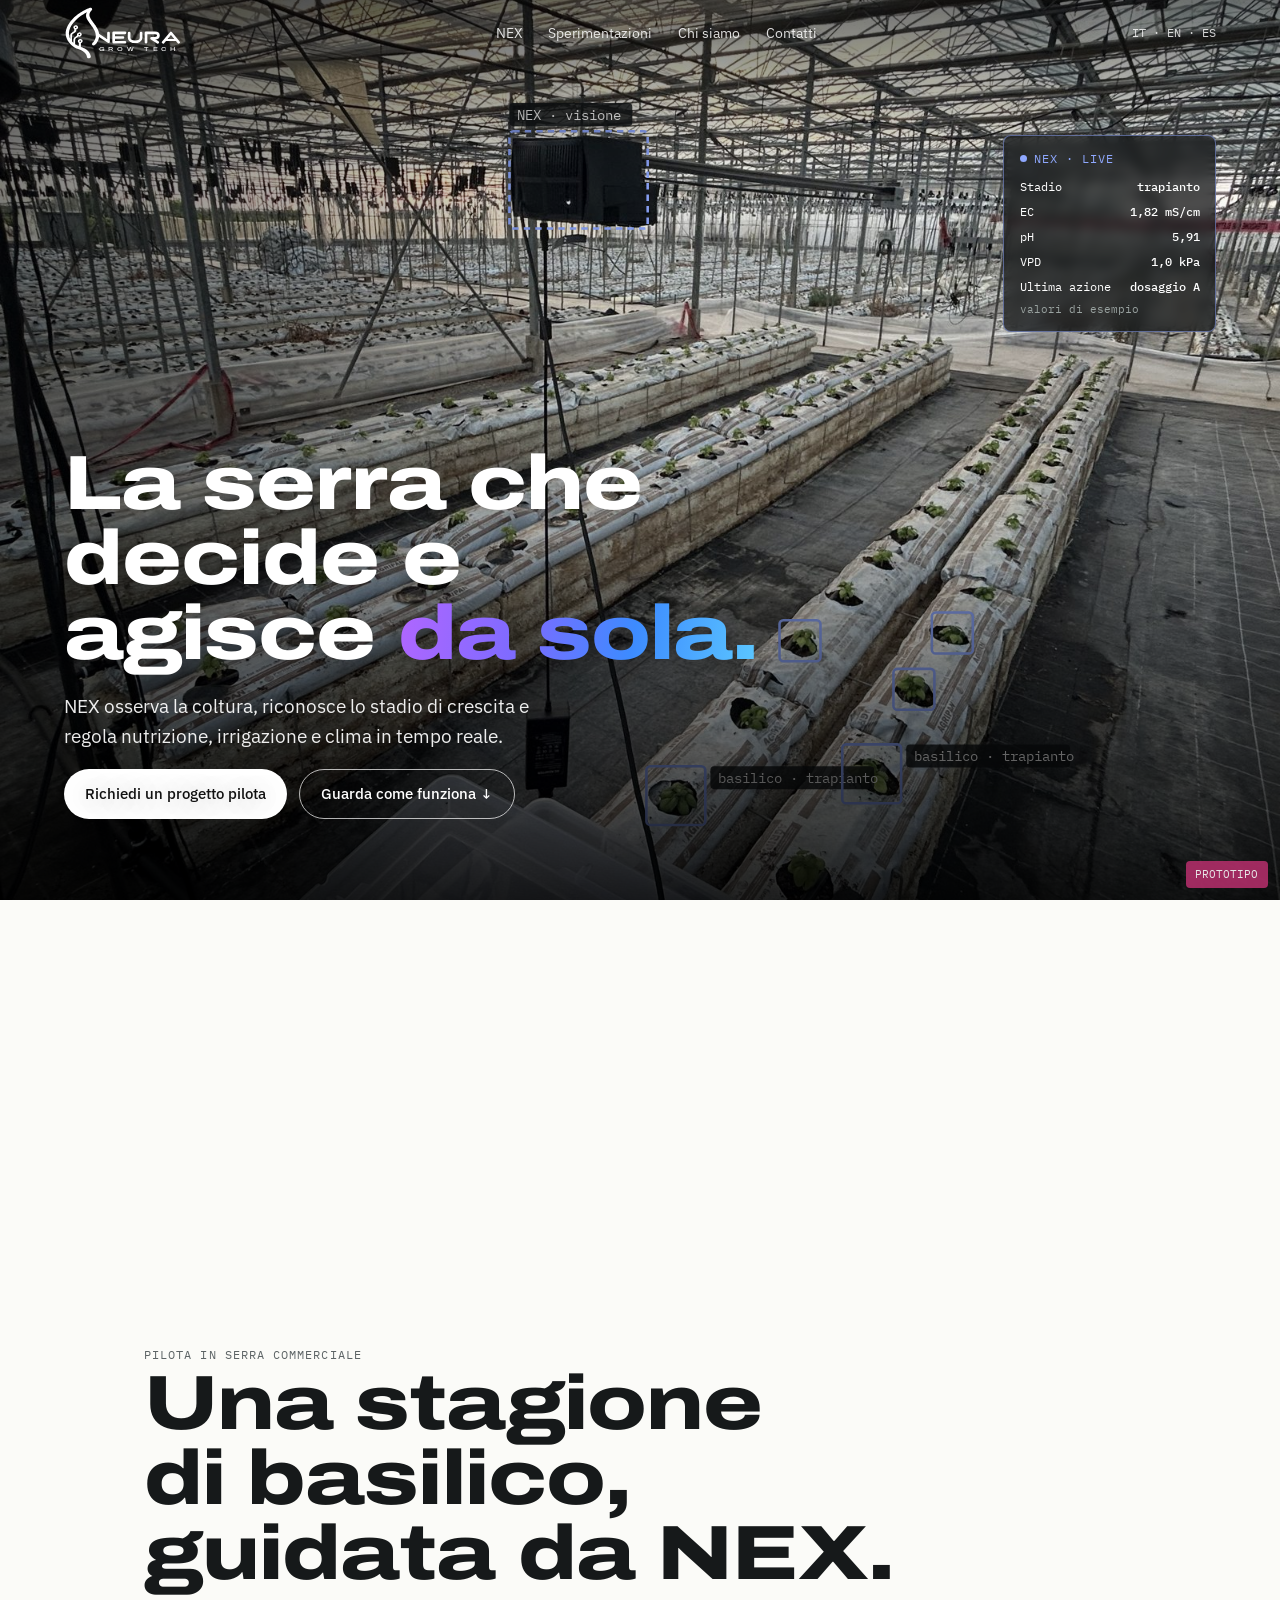
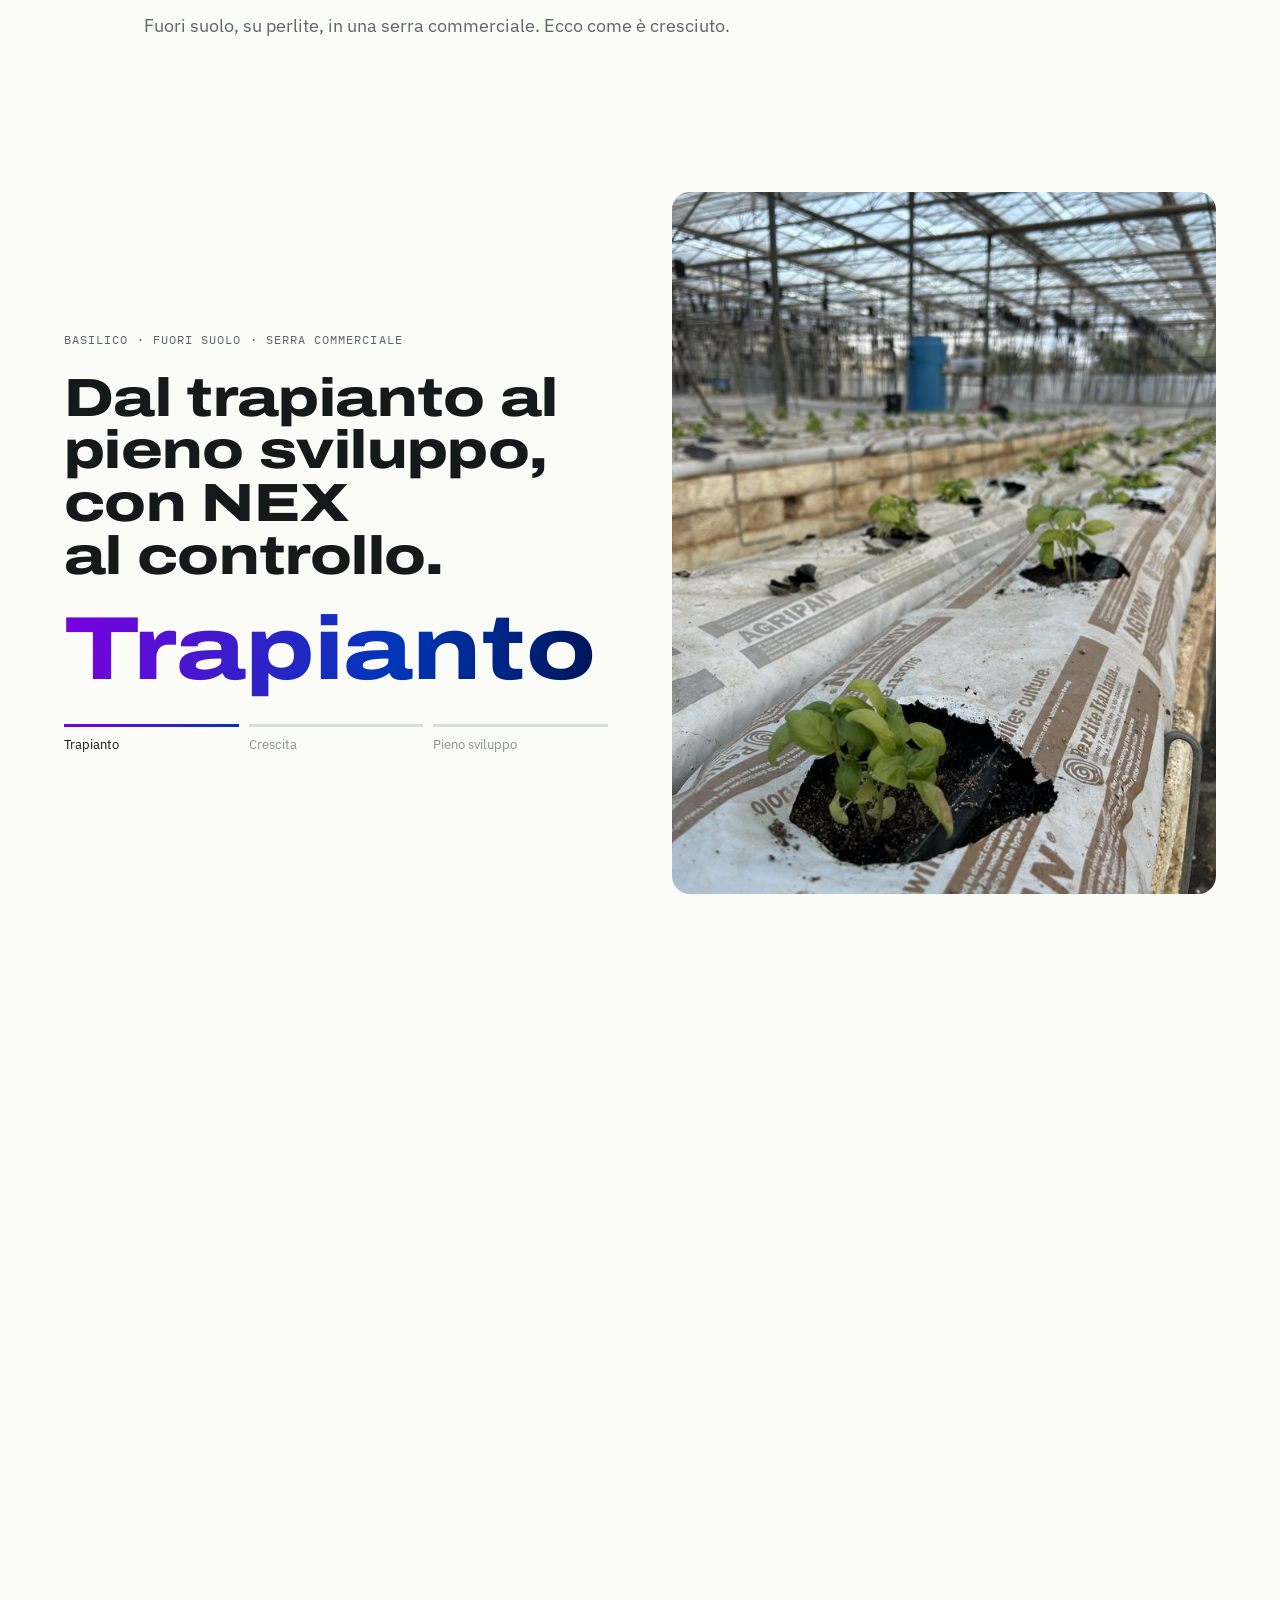
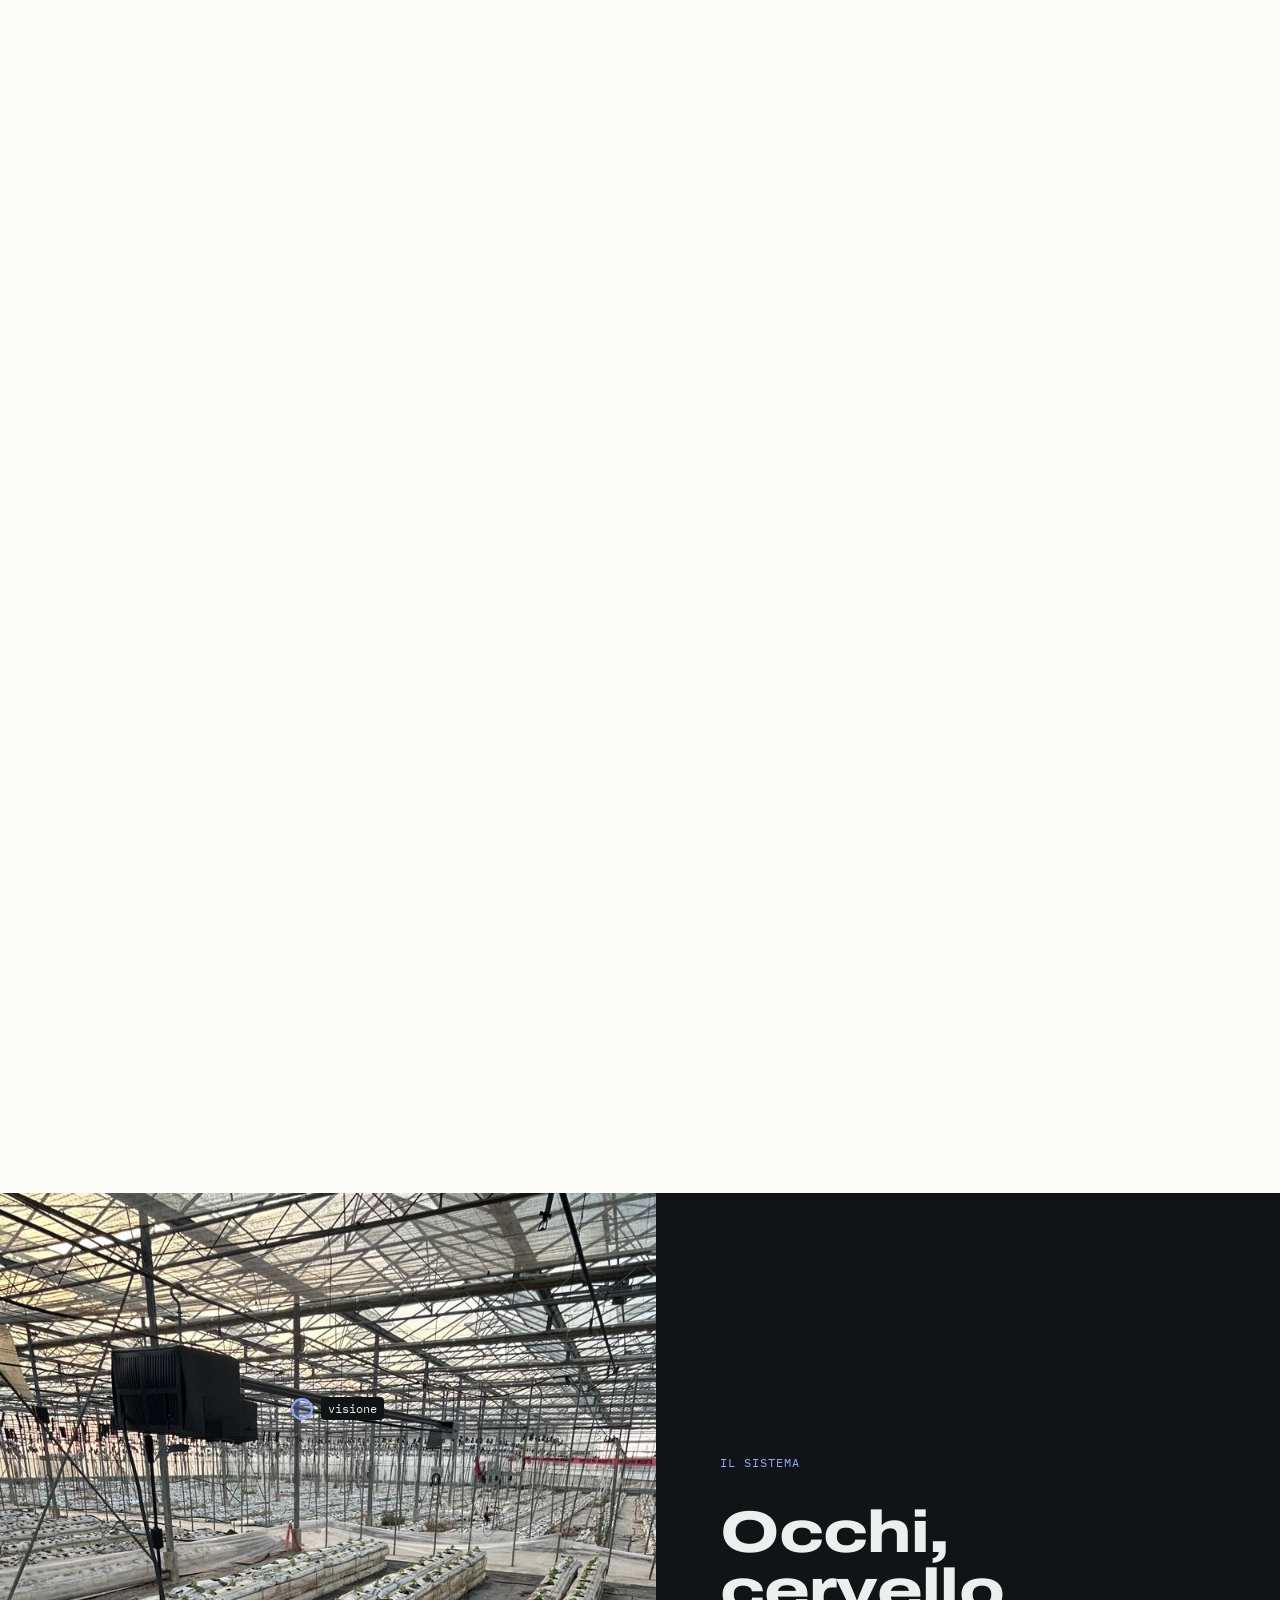
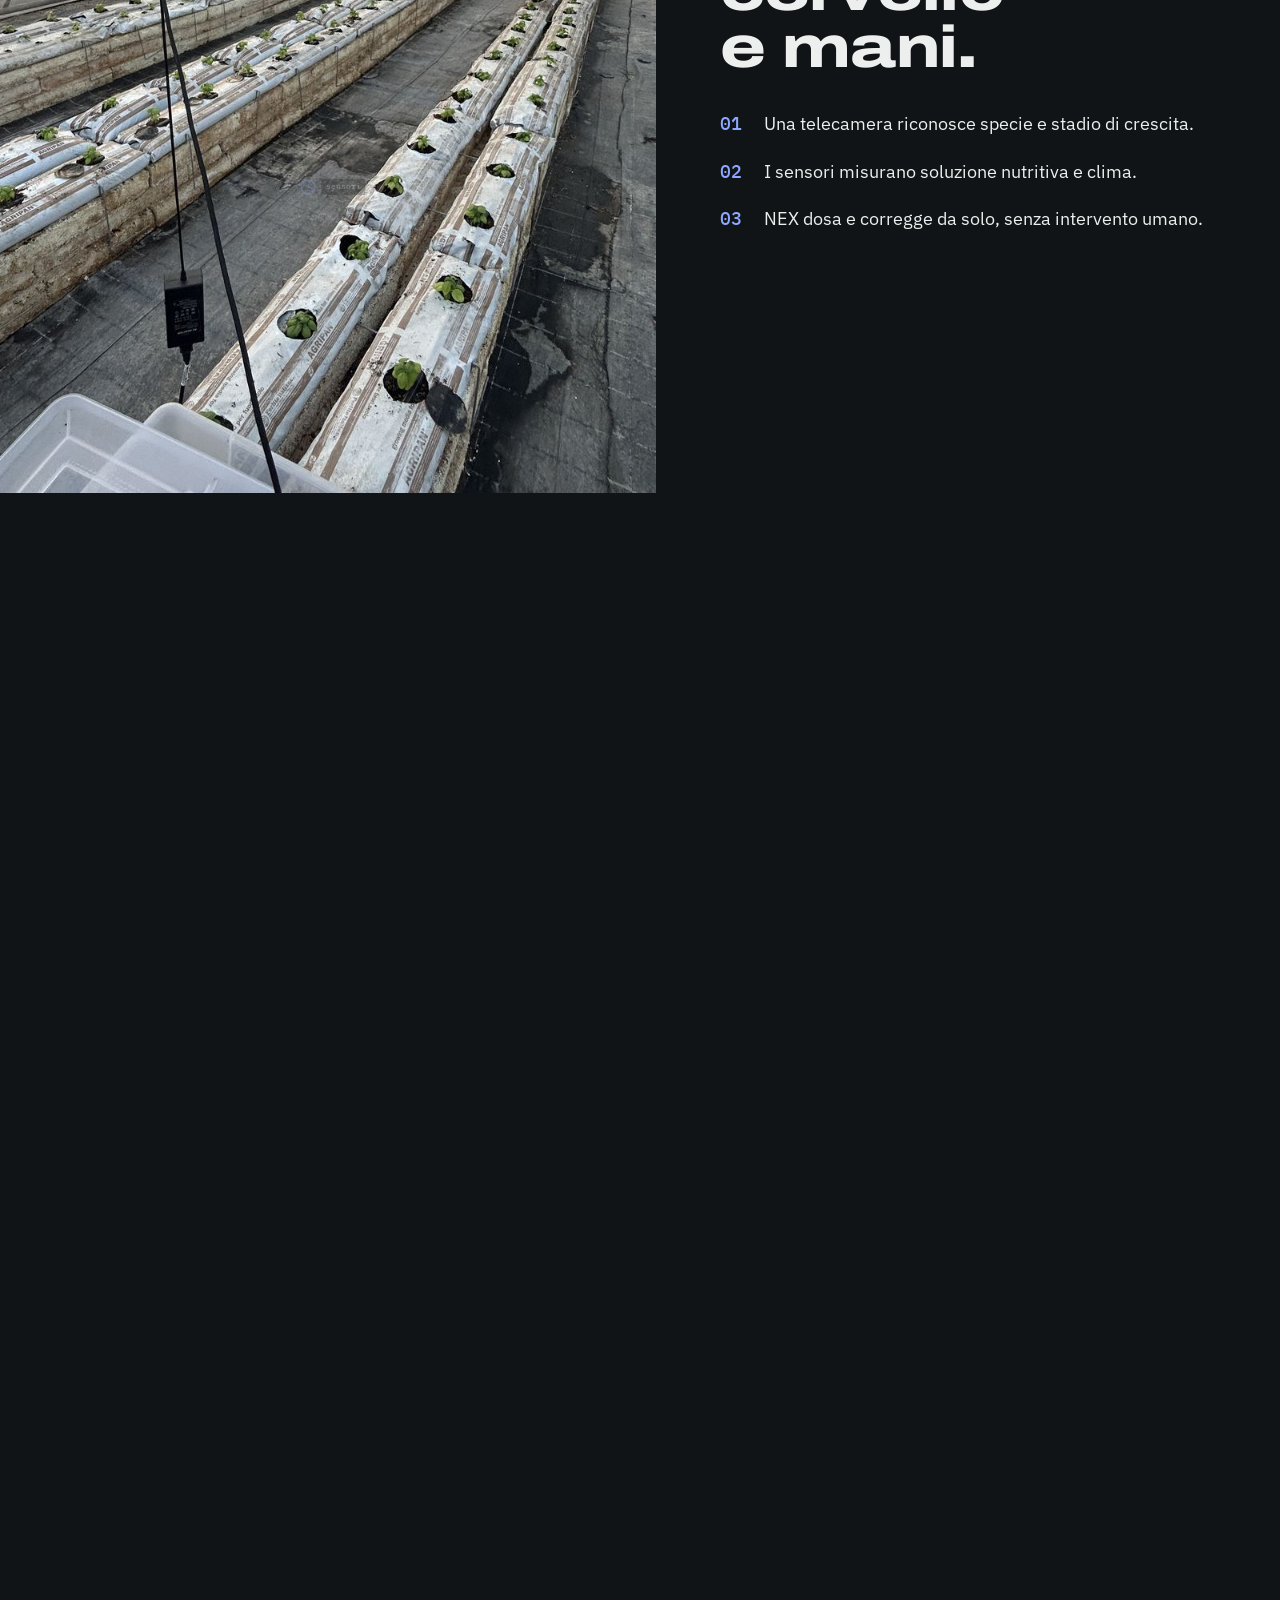
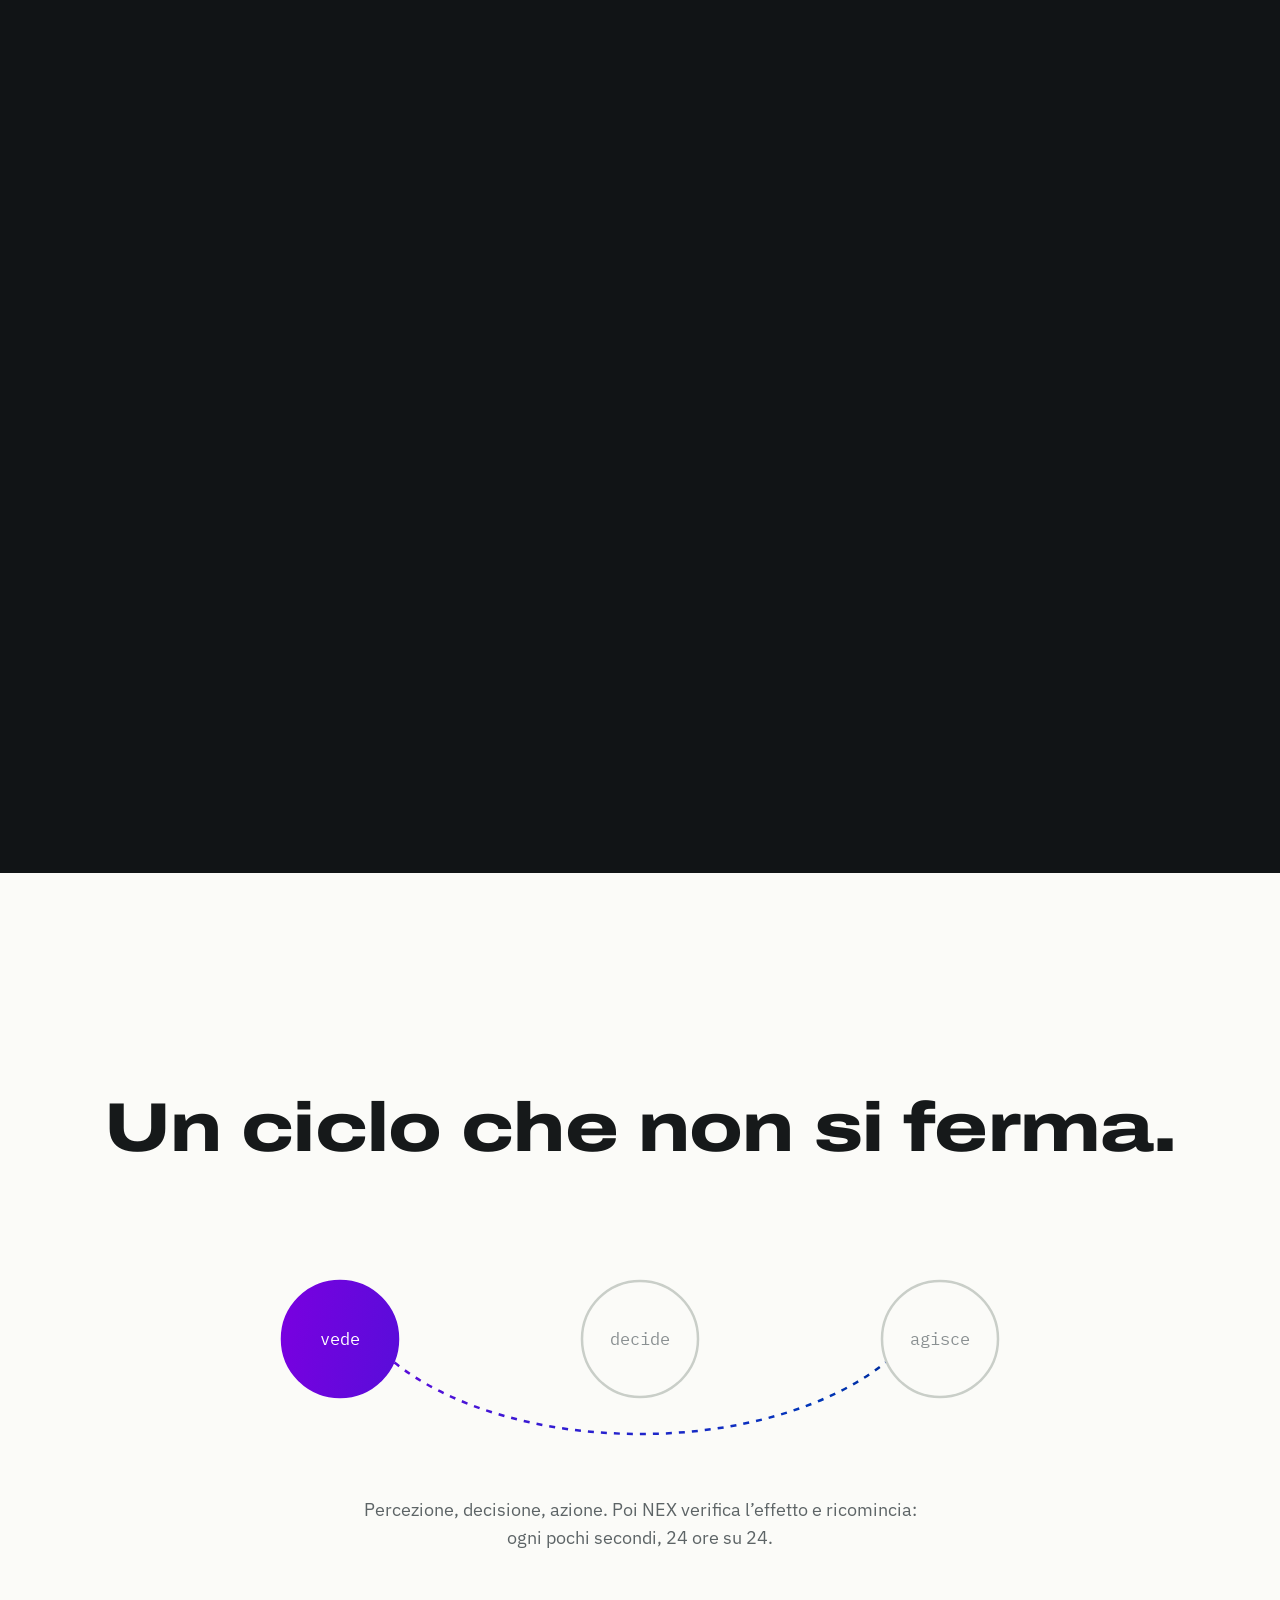
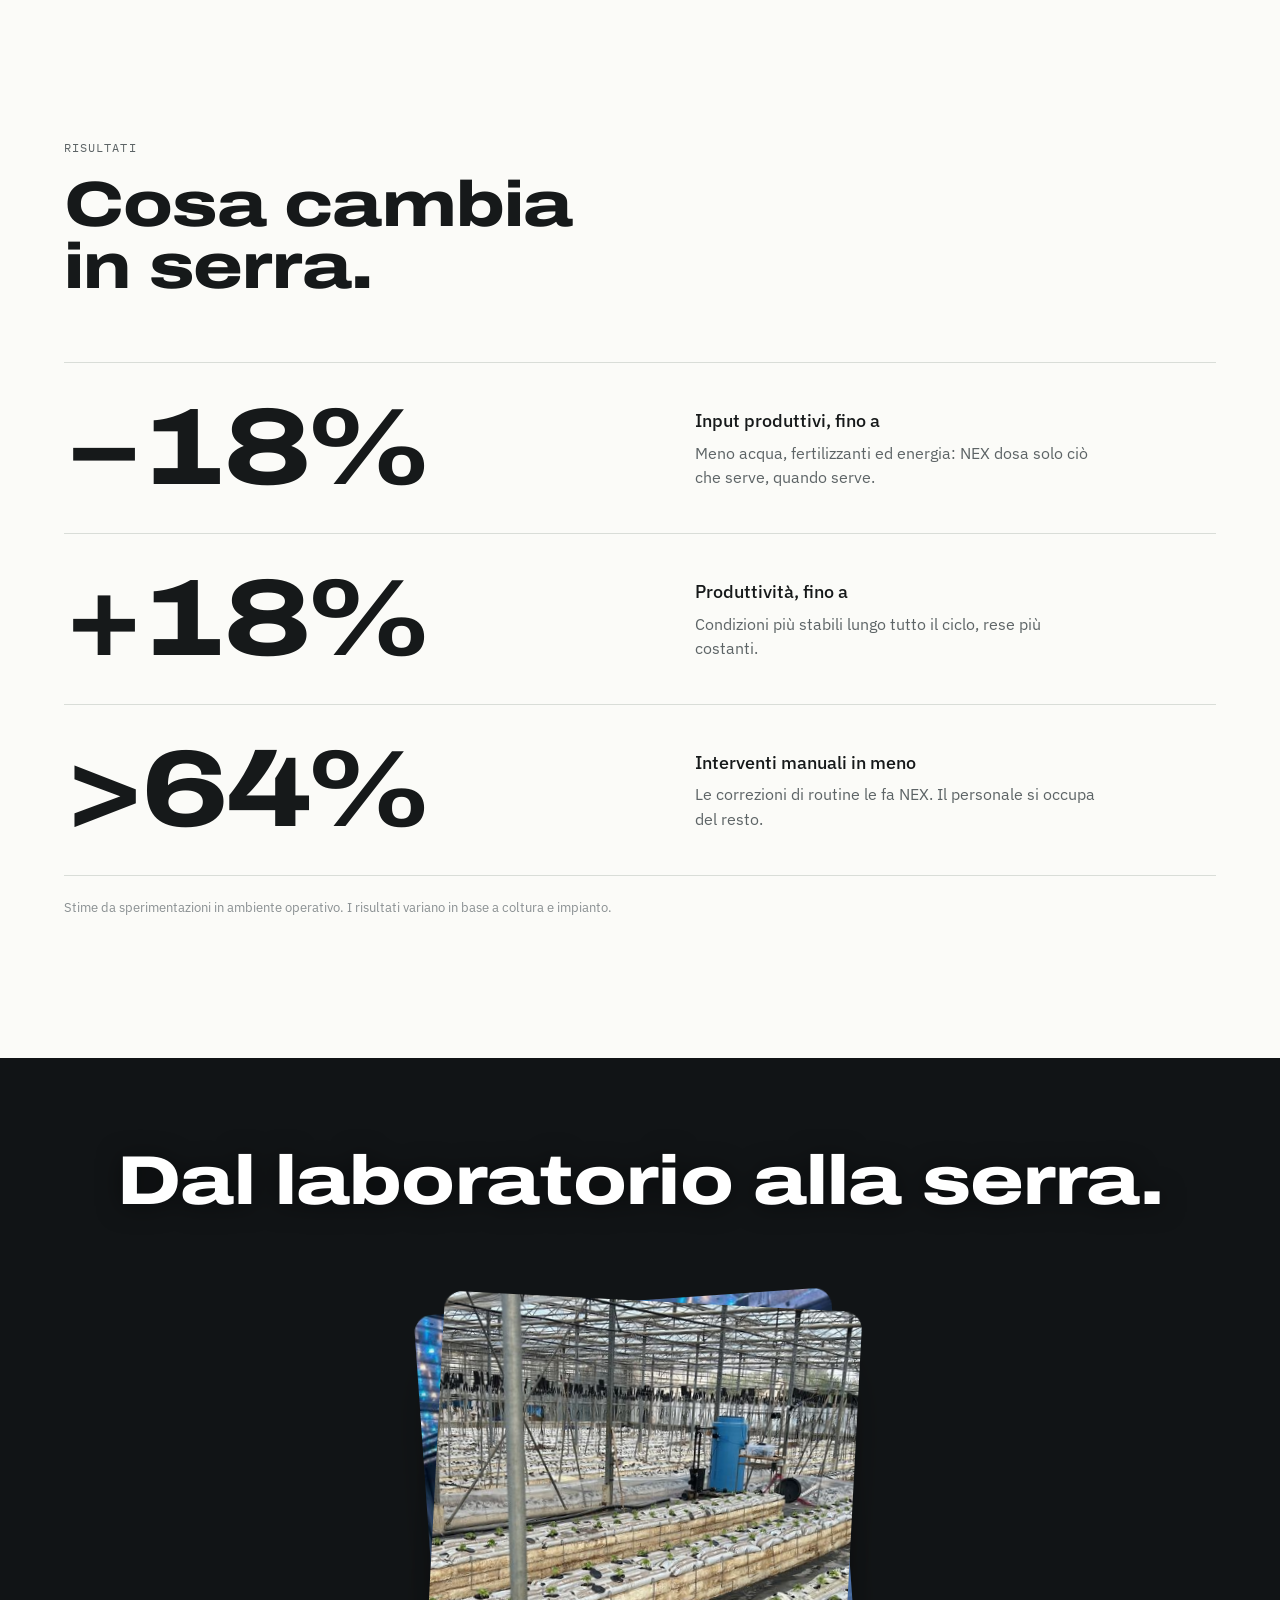
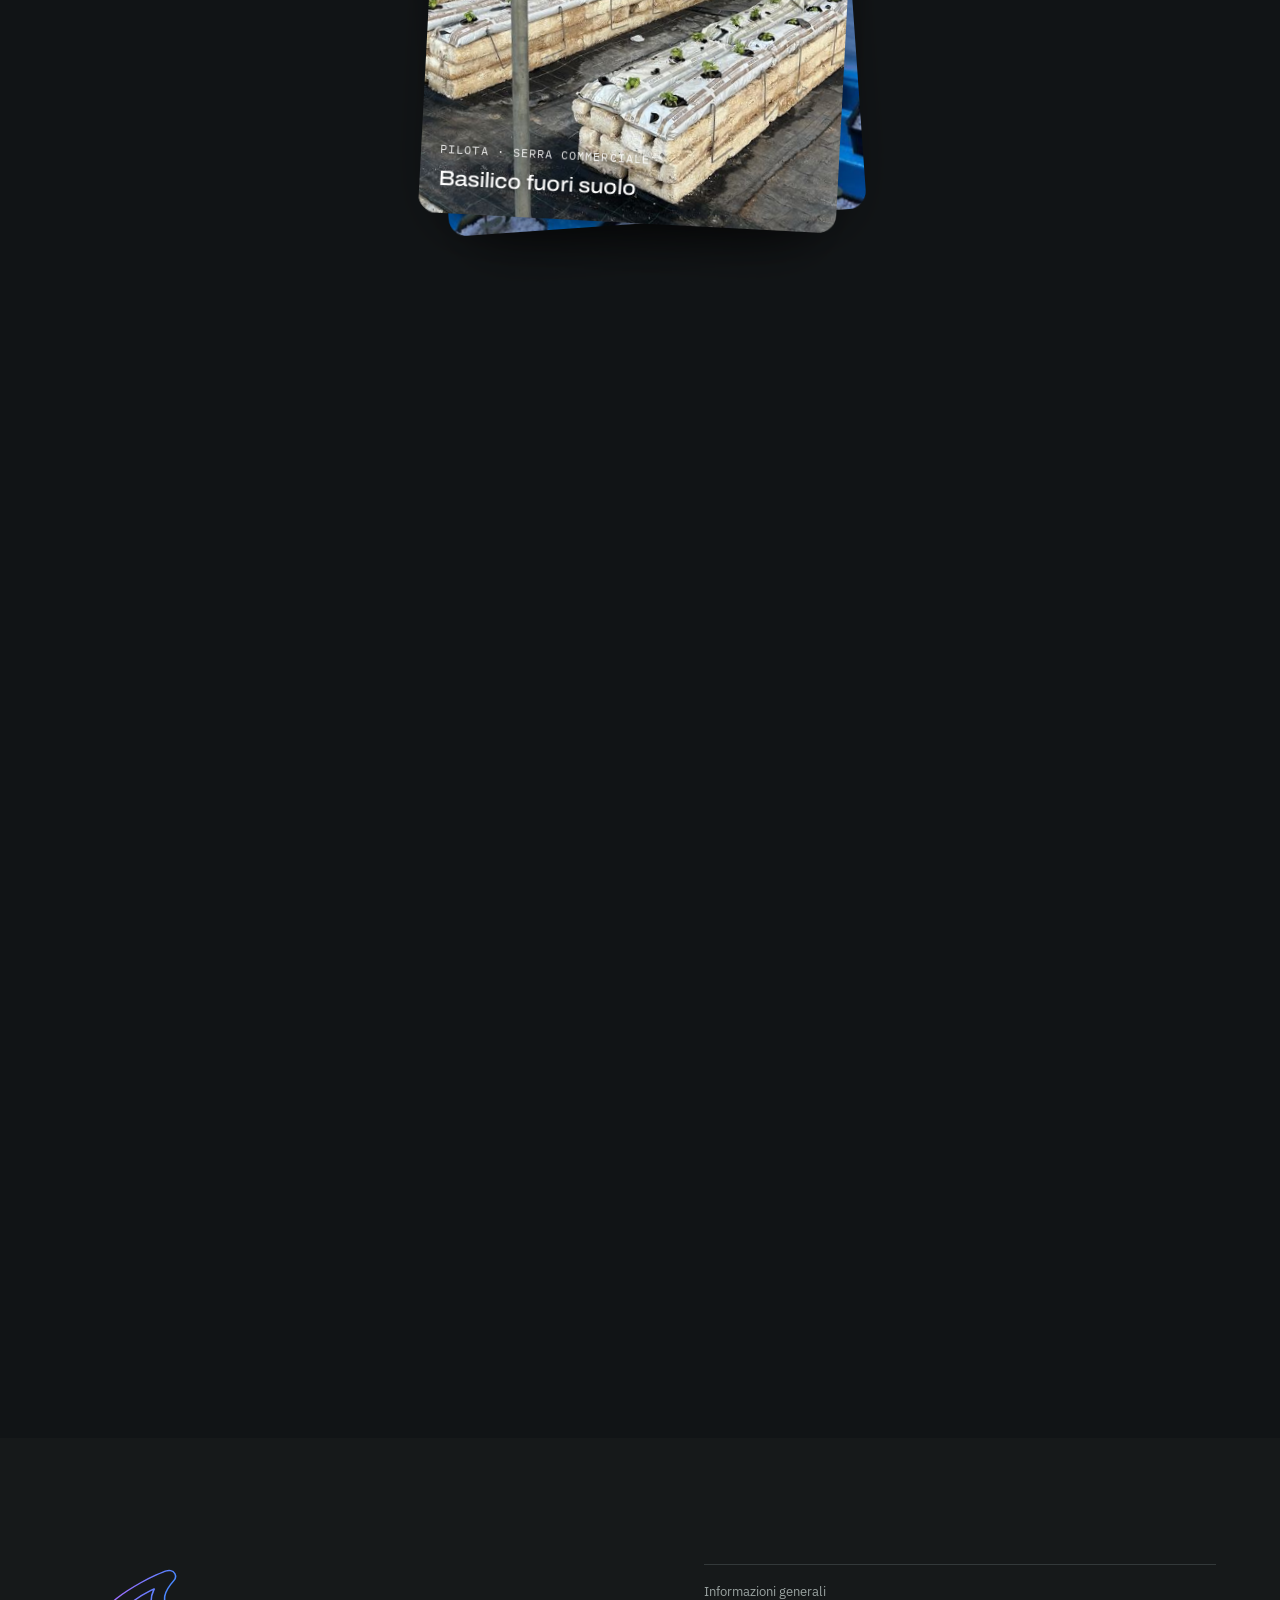
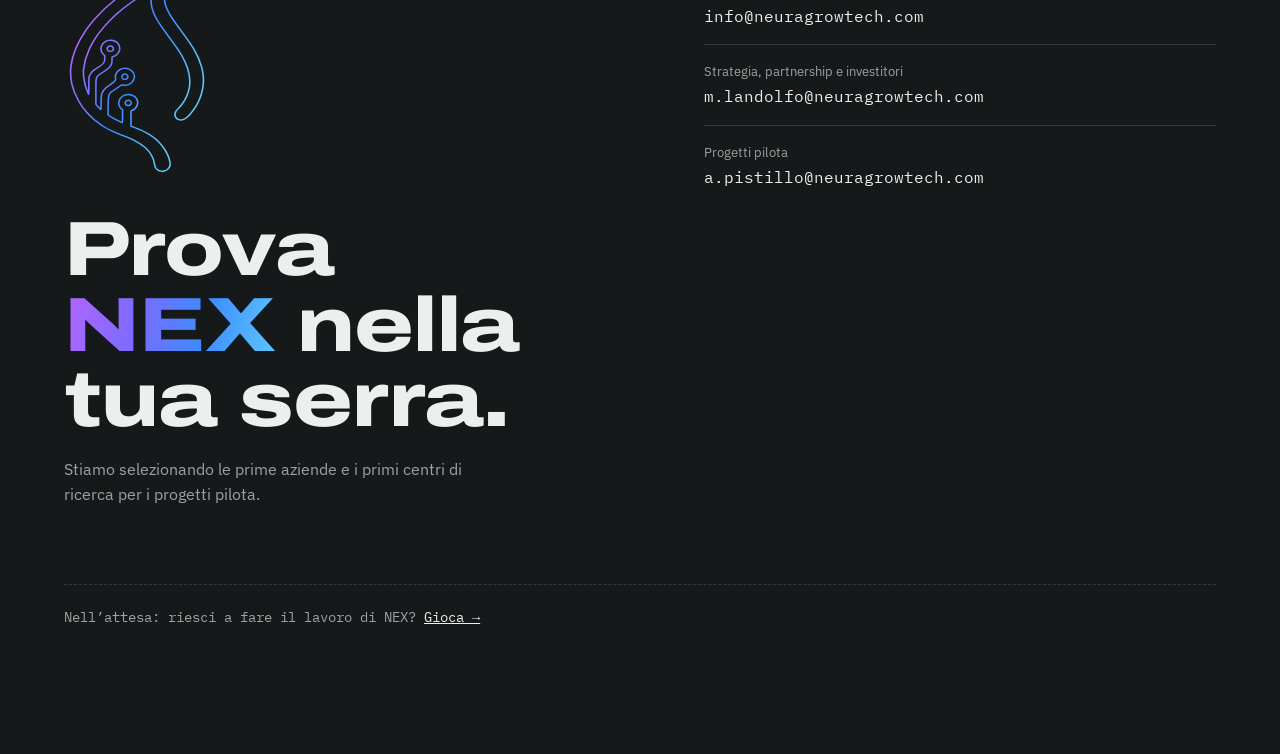
==== commit 633866bc: "Anteprima: marchio NEURA GROW TECH vettoriale nel menu e in chiusura (con animazione) Co-Authored-By" ====
--- a/index.html
+++ b/index.html
@@ -3,319 +3,425 @@
 <head>
 <meta charset="utf-8">
 <meta name="viewport" content="width=device-width, initial-scale=1, viewport-fit=cover">
-<title>Neura GrowTech · Gestione autonoma delle colture</title>
-<meta name="description" content="Neura GrowTech sviluppa NEX, il sistema che gestisce in autonomia nutrizione, irrigazione e clima nelle colture in serra, fuori suolo e vertical farm.">
-<link rel="canonical" href="https://neuragrowtech.com/">
-<link rel="alternate" hreflang="it" href="https://neuragrowtech.com/">
-<link rel="alternate" hreflang="en" href="https://neuragrowtech.com/en/">
-<link rel="alternate" hreflang="es" href="https://neuragrowtech.com/es/">
-<link rel="alternate" hreflang="x-default" href="https://neuragrowtech.com/">
-<meta property="og:type" content="website">
-<meta property="og:title" content="Neura GrowTech · La serra che decide e agisce da sola">
-<meta property="og:description" content="Neura GrowTech sviluppa NEX, il sistema che gestisce in autonomia nutrizione, irrigazione e clima nelle colture in serra, fuori suolo e vertical farm.">
-<meta property="og:url" content="https://neuragrowtech.com/">
-<meta property="og:image" content="https://neuragrowtech.com/img/nex-camera-crescita.jpg">
-<meta property="og:locale" content="it_IT">
-<meta name="theme-color" content="#12262A">
-<link rel="icon" href="/favicon.svg?v=2" type="image/svg+xml">
-<link rel="preload" href="/fonts/archivo-var.woff2" as="font" type="font/woff2" crossorigin>
-<link rel="stylesheet" href="/css/style.css?v=3">
-<script data-cfasync="false" defer src="/js/main.js?v=3"></script>
+<title>Neura GrowTech · Anteprima nuova home</title>
+<meta name="robots" content="noindex">
+<link rel="icon" href="/img/logo/favicon.svg" type="image/svg+xml">
+<link rel="apple-touch-icon" href="/img/logo/apple-touch-icon.png">
+<style>
+@font-face{font-family:"Archivo";src:url("/fonts/archivo-var.woff2") format("woff2");font-weight:100 900;font-stretch:62% 125%;font-display:swap}
+@font-face{font-family:"IBM Plex Sans";src:url("/fonts/plex-sans-400.woff2") format("woff2");font-weight:400;font-display:swap}
+@font-face{font-family:"IBM Plex Sans";src:url("/fonts/plex-sans-500.woff2") format("woff2");font-weight:500;font-display:swap}
+@font-face{font-family:"IBM Plex Sans";src:url("/fonts/plex-sans-600.woff2") format("woff2");font-weight:600 700;font-display:swap}
+@font-face{font-family:"IBM Plex Mono";src:url("/fonts/plex-mono-400.woff2") format("woff2");font-weight:400;font-display:swap}
+@font-face{font-family:"IBM Plex Mono";src:url("/fonts/plex-mono-500.woff2") format("woff2");font-weight:500 700;font-display:swap}
+/* Layout: racconto a scorrimento. Sezioni a tutta altezza; le sezioni 2, 3, 4 e 6 sono "bloccate" (sticky) mentre il contenuto avanza. */
+:root{
+  --paper:#FBFBF8; --ink:#16191A; --muted:#5D6466; --line:#D9DDD8; --green:#3A2BE0; --night:#111416; --night-ink:#EDEFEE; --night-muted:#9AA3A1; --accent:#B02E69;
+  --f-d:"Archivo","Arial Narrow",Arial,sans-serif; --f-b:"IBM Plex Sans",system-ui,-apple-system,"Segoe UI",sans-serif; --f-m:"IBM Plex Mono",ui-monospace,Menlo,monospace;
+  --vh:100vh; color-scheme:light;
+}
+@supports (height:100svh){:root{--vh:100svh}}
+*{box-sizing:border-box}
+html{scroll-behavior:smooth}
+body{margin:0;background:var(--paper);color:var(--ink);font-family:var(--f-b);line-height:1.55;-webkit-font-smoothing:antialiased}
+img{display:block;max-width:100%}
+.big{font-family:var(--f-d);font-stretch:125%;font-weight:800;line-height:.98;letter-spacing:-.012em;margin:0;text-wrap:balance}
+.mono{font-family:var(--f-m)}
+.eyebrow{font-family:var(--f-m);font-size:.74rem;letter-spacing:.09em;text-transform:uppercase}
+.gut{padding-inline:clamp(16px,5vw,64px)}
+
+/* nav */
+.nav{position:fixed;top:env(safe-area-inset-top,0px);left:0;right:0;z-index:20;display:flex;justify-content:space-between;align-items:center;gap:1rem;padding-block:.9rem;color:#fff;transition:background .4s,color .4s,box-shadow .4s}
+.nav:not(.solid){text-shadow:0 1px 10px rgba(0,0,0,.45)}
+.nav.solid{background:rgba(251,251,248,.86);backdrop-filter:saturate(1.4) blur(12px);-webkit-backdrop-filter:saturate(1.4) blur(12px);color:var(--ink);box-shadow:0 1px 0 var(--line)}
+.nav b{font-family:var(--f-d);font-stretch:125%;font-weight:800;letter-spacing:.04em;font-size:.95rem}
+.nav ul{display:flex;gap:1.6rem;list-style:none;margin:0;padding:0;font-size:.86rem}
+.nav ul a{color:inherit;text-decoration:none;opacity:.85}
+.nav .lang{font-family:var(--f-m);font-size:.74rem;opacity:.8}
+@media (max-width:820px){.nav ul{display:none}}
+
+/* 1 hero */
+.hero{position:relative;height:calc(var(--vh) * 1.35)}
+.hero .stick{position:sticky;top:0;height:var(--vh);overflow:hidden}
+.hero .scene{position:absolute;inset:0;width:100%;height:100%;transform:scale(calc(1 + .08 * var(--p,0)));transform-origin:50% 40%;will-change:transform}
+.hero .scene image{filter:saturate(.95)}
+.hero .ov{opacity:0;transition:opacity .6s ease}
+.hero .ov.on{opacity:1}
+.hero .box{fill:none;stroke:#8FA8FF;stroke-width:2}
+.hero .tag{font-family:var(--f-m);font-size:11px;fill:#fff}
+.hero .tagbg{fill:rgba(17,20,22,.82)}
+.panel{position:absolute;right:clamp(16px,5vw,64px);top:clamp(5rem,15vh,9rem);z-index:2;font-family:var(--f-m);font-size:.78rem;color:#fff;background:rgba(17,20,22,.72);border:1px solid rgba(143,168,255,.5);border-radius:8px;padding:.8rem .95rem;min-width:13rem;-webkit-backdrop-filter:blur(6px);backdrop-filter:blur(6px);opacity:0;transform:translateY(8px);transition:opacity .6s,transform .6s;opacity:calc(var(--pv,0) * (1 - var(--p,0) * 1.6))}
+.panel.on{--pv:1;transform:none}
+.panel .row{display:flex;justify-content:space-between;gap:1.2rem;padding:.18rem 0}
+.panel .row b{font-weight:500;font-variant-numeric:tabular-nums}
+.panel .t{color:#8FA8FF;letter-spacing:.08em;margin-bottom:.35rem}
+.panel .dot{display:inline-block;width:7px;height:7px;border-radius:50%;background:#8FA8FF;margin-right:.45rem;vertical-align:1px}
+@media (prefers-reduced-motion:no-preference){.panel .dot{animation:blink 1.6s ease-in-out infinite}}
+@keyframes blink{50%{opacity:.25}}
+.panel i{font-style:normal;color:#9AA3A1;font-size:.66rem}
+@media (max-width:820px){.hero .bx{display:none}.panel{left:16px;right:16px;top:calc(4.2rem + env(safe-area-inset-top,0px));min-width:0;display:flex;flex-wrap:wrap;gap:.25rem .9rem;padding:.55rem .7rem;font-size:.68rem}.panel .row{padding:0;gap:.4rem}.panel .t{margin:0}.panel .last{display:none}}
+.hero .shade{position:absolute;inset:0;background:linear-gradient(180deg,rgba(0,0,0,.55) 0%,rgba(0,0,0,0) 20%,rgba(0,0,0,.15) 55%,rgba(0,0,0,.85) 100%),linear-gradient(90deg,rgba(0,0,0,.5) 0%,rgba(0,0,0,.05) 50%,rgba(0,0,0,0) 100%)}
+.hero .copy{text-shadow:0 2px 24px rgba(0,0,0,.35)}
+.hero .copy{position:absolute;left:0;right:0;bottom:clamp(2rem,9vh,6rem);color:#fff;display:flex;flex-direction:column;gap:1.2rem;opacity:calc(1 - var(--p,0) * 1.6);transform:translateY(calc(var(--p,0) * -60px))}
+.hero .big{font-size:clamp(2.4rem,6vw,5rem);max-width:12ch}
+.hero p{margin:0;max-width:46ch;font-size:clamp(1rem,1.6vw,1.2rem);opacity:.92}
+.cta{display:flex;flex-wrap:wrap;gap:.8rem}
+.pill{display:inline-flex;align-items:center;gap:.4rem;font-size:.95rem;font-weight:500;text-decoration:none;padding:.75rem 1.3rem;border-radius:999px}
+.pill.light{background:#fff;color:#111}
+.pill.line{border:1px solid rgba(255,255,255,.7);color:#fff}
+.pill.dark{background:var(--ink);color:#fff}
+
+/* intestazione di sezione */
+.intro{padding-block:clamp(5rem,14vh,9rem) clamp(2rem,6vh,4rem);max-width:70rem;margin-inline:auto}
+.intro .big{font-size:clamp(2.2rem,6vw,4.8rem);max-width:16ch}
+.intro p{max-width:56ch;color:var(--muted);font-size:clamp(1rem,1.5vw,1.15rem);margin:1.2rem 0 0}
+
+/* 2 crescita */
+.grow{height:calc(var(--vh) * 3)}
+.grow .stick{position:sticky;top:0;height:var(--vh);display:grid;grid-template-columns:minmax(0,1fr) minmax(0,1fr);align-items:center;gap:clamp(1.5rem,5vw,5rem)}
+.grow .txt{display:flex;flex-direction:column;gap:1.4rem;min-width:0}
+.grow .eyebrow{color:var(--muted)}
+.grow h2{font-size:clamp(1.9rem,4.2vw,3.4rem)}
+.grow .stage{font-family:var(--f-d);font-stretch:125%;font-weight:800;font-size:clamp(2.4rem,7vw,5.8rem);line-height:1;color:var(--green);min-height:1em}
+.grow .bar{display:flex;gap:.6rem;font-size:.82rem}
+.grow .bar span{flex:1;border-top:3px solid var(--line);padding-top:.5rem;color:#8A9092;transition:color .3s,border-color .3s}
+.grow .bar span.on{border-color:var(--green);color:var(--ink)}
+.grow .pics{position:relative;height:min(78vh,720px);aspect-ratio:4/5;justify-self:center;max-width:100%;border-radius:18px;overflow:hidden;background:#E8EAE4}
+.grow .pics img{position:absolute;inset:0;width:100%;height:100%;object-fit:cover;opacity:0;transition:opacity .6s}
+.grow .pics img.on{opacity:1}
+@media (max-width:820px){.grow .stick{grid-template-columns:1fr;align-content:center;padding-top:4.5rem}.grow .pics{height:46vh;order:-1}.grow .stage{font-size:2.2rem}.grow h2{font-size:1.6rem}}
+
+/* 3 sistema */
+.sys{height:calc(var(--vh) * 3.2);background:var(--night);color:var(--night-ink)}
+.sys .stick{position:sticky;top:0;height:var(--vh);display:grid;grid-template-columns:minmax(0,1.05fr) minmax(0,1fr);align-items:stretch}
+.sys .photo{position:relative;overflow:hidden}
+.sys .photo img{position:absolute;inset:0;width:100%;height:100%;object-fit:cover;transition:opacity .6s}
+.sys .photo img.dose{opacity:0}
+.sys.s3 .photo img.dose{opacity:1}
+.pin{position:absolute;width:22px;height:22px;margin:-11px 0 0 -11px;border-radius:50%;border:2px solid #8FA8FF;background:rgba(143,168,255,.25);opacity:.25;transform:scale(.7);transition:opacity .4s,transform .4s}
+.pin::after{content:attr(data-l);position:absolute;left:28px;top:-3px;white-space:nowrap;font-family:var(--f-m);font-size:.72rem;background:var(--night);color:var(--night-ink);padding:.15rem .45rem;border-radius:4px}
+.pin.on{opacity:1;transform:scale(1)}
+@media (prefers-reduced-motion:no-preference){.pin.on{animation:ping 1.6s ease-out infinite}}
+@keyframes ping{0%{box-shadow:0 0 0 0 rgba(143,168,255,.6)}100%{box-shadow:0 0 0 16px rgba(143,168,255,0)}}
+.sys .copy{display:flex;flex-direction:column;justify-content:center;gap:2rem;padding:clamp(1.5rem,5vw,5rem)}
+.sys .eyebrow{color:#8FA8FF}
+.sys h2{font-size:clamp(2rem,4.6vw,3.8rem)}
+.sys ol{list-style:none;margin:0;padding:0;display:flex;flex-direction:column;gap:1.2rem;font-size:clamp(1rem,1.5vw,1.15rem)}
+.sys li{display:grid;grid-template-columns:2.2rem 1fr;gap:.6rem;opacity:.35;transition:opacity .4s}
+.sys li.on{opacity:1}
+.sys li b{font-family:var(--f-m);color:#8FA8FF;font-weight:500}
+@media (max-width:820px){.sys .stick{grid-template-columns:1fr;grid-template-rows:45% 55%}.sys .copy{gap:1rem;justify-content:flex-start;padding-top:1.5rem}.sys h2{font-size:1.7rem}}
+
+/* 4 ciclo */
+.loop{height:calc(var(--vh) * 2.6)}
+.loop .stick{position:sticky;top:0;height:var(--vh);display:flex;flex-direction:column;align-items:center;justify-content:center;gap:clamp(1.5rem,4vh,3rem);text-align:center}
+.loop h2{font-size:clamp(2rem,5.4vw,4.4rem)}
+.loop svg{width:min(860px,100%);height:auto}
+.loop .ring{fill:var(--paper);stroke:#C9CEC8;stroke-width:2.5;transition:fill .4s,stroke .4s}
+.loop .ring.on{fill:url(#loopg);stroke:url(#loopg)}
+.loop .lab{font-family:var(--f-m);font-size:17px;fill:#8A9092;transition:fill .4s}
+.loop .lab.on{fill:#fff}
+.loop .arc{fill:none;stroke:url(#loopg);stroke-width:3;stroke-linecap:round}
+.loop .ret{fill:none;stroke:url(#loopg);stroke-width:2.5;stroke-dasharray:6 7;opacity:0;transition:opacity .5s}
+.loop .ret.on{opacity:1}
+.loop p{color:var(--muted);max-width:52ch;margin:0;font-size:clamp(1rem,1.5vw,1.15rem)}
+
+/* 5 numeri */
+.nums{padding-block:clamp(5rem,14vh,9rem)}
+.nums .wrap{max-width:72rem;margin-inline:auto}
+.nums .nh{display:flex;flex-direction:column;gap:1rem}
+.nums .nh .eyebrow{color:var(--muted)}
+.nums h2{font-size:clamp(2rem,5vw,4rem);max-width:16ch}
+.nums .rows{margin-top:clamp(2.5rem,7vh,4.5rem);border-bottom:1px solid var(--line)}
+.num{display:grid;grid-template-columns:minmax(0,1.15fr) minmax(0,1fr);gap:2rem;align-items:center;border-top:1px solid var(--line);padding-block:clamp(1.6rem,4vh,2.6rem);opacity:.15;transform:translateY(24px);transition:opacity .8s,transform .8s}
+.num.on{opacity:1;transform:none}
+.num b{font-family:var(--f-d);font-stretch:125%;font-weight:800;font-size:clamp(3rem,8.5vw,7rem);line-height:.9;letter-spacing:-.02em;white-space:nowrap;font-variant-numeric:tabular-nums;color:var(--ink)}
+.num h3{margin:0 0 .4rem;font-size:1.15rem;font-weight:500}
+.num p{margin:0;color:var(--muted);max-width:40ch}
+.nums .foot{margin-top:1.4rem;font-size:.82rem;color:#8A9092}
+@media (max-width:820px){.num{grid-template-columns:1fr;gap:.8rem}.num b{font-size:3.4rem}}
+
+/* 6 dal laboratorio alla serra */
+.trials{height:calc(var(--vh) * 2.2);background:var(--night)}
+.trials .stick{position:sticky;top:0;height:var(--vh);overflow:hidden}
+.trials h2{position:absolute;top:clamp(4.5rem,10vh,7rem);left:0;right:0;text-align:center;color:#fff;font-size:clamp(2rem,5.4vw,4.4rem);z-index:3;text-shadow:0 2px 24px rgba(0,0,0,.5)}
+.trials .card{--ch:min(58vh,56vw,600px);position:absolute;top:56%;height:var(--ch);width:calc(var(--ch) * .8);margin-top:calc(var(--ch) * -.5);border-radius:18px;overflow:hidden;box-shadow:0 30px 60px -30px rgba(0,0,0,.8);will-change:transform}
+.trials .card img{width:100%;height:100%;object-fit:cover}
+.trials .card .tag{position:absolute;left:1.2rem;bottom:1.2rem;color:#fff;display:flex;flex-direction:column;gap:.2rem;text-shadow:0 1px 12px rgba(0,0,0,.6)}
+.trials .card .tag b{font-family:var(--f-d);font-stretch:112%;font-weight:500;font-size:1.3rem}
+.trials .card .tag .eyebrow{opacity:.85}
+.trials .a{left:50%;transform:translateX(calc(-50% - var(--s,0) * 56%)) rotate(calc(-4deg * (1 - var(--s,0))))}
+.trials .b{left:50%;transform:translateX(calc(-50% + var(--s,0) * 56%)) rotate(calc(3deg * (1 - var(--s,0))))}
+.trials .more{position:absolute;bottom:clamp(1.5rem,6vh,3rem);left:0;right:0;text-align:center;z-index:3;opacity:var(--s,0)}
+.trials .more a{color:#fff;font-weight:500;text-decoration:none;border-bottom:1px solid rgba(255,255,255,.5)}
+@media (max-width:820px){.trials .card{--ch:min(44vh,78vw)}.trials .a{transform:translate(calc(-50% - var(--s,0) * 30%),calc(var(--s,0) * -22%))}.trials .b{transform:translate(calc(-50% + var(--s,0) * 30%),calc(var(--s,0) * 22%))}}
+
+/* 7 contatti */
+.end{background:var(--ink);color:var(--night-ink);padding-block:clamp(5rem,14vh,9rem)}
+.end .wrap{max-width:72rem;margin-inline:auto;display:grid;grid-template-columns:minmax(0,1.1fr) minmax(0,1fr);gap:clamp(2rem,6vw,5rem);align-items:start}
+.end h2{font-size:clamp(2.4rem,6vw,4.8rem)}
+.end p{color:var(--night-muted);max-width:44ch;margin:1.2rem 0 0}
+.end .mail{display:flex;flex-direction:column}
+.end .mail div{border-top:1px solid #33393A;padding-block:1rem;display:flex;flex-direction:column;gap:.15rem}
+.end .mail small{color:var(--night-muted)}
+.end .mail a{color:var(--night-ink);font-family:var(--f-m);text-decoration:none}
+.end .game{grid-column:1/-1;border-top:1px dashed #33393A;padding-top:1.4rem;color:var(--night-muted);font-family:var(--f-m);font-size:.85rem}
+.end .game a{color:var(--night-ink)}
+@media (max-width:820px){.end .wrap{grid-template-columns:1fr}}
+
+.proto{position:fixed;right:12px;bottom:calc(12px + env(safe-area-inset-bottom,0px));z-index:30;font-family:var(--f-m);font-size:.7rem;background:var(--accent);color:#fff;padding:.3rem .6rem;border-radius:4px;opacity:.9}
+
+@media (prefers-reduced-motion:reduce){
+  html{scroll-behavior:auto}
+  .hero .scene,.hero .copy,.trials .a,.trials .b{transform:none!important}
+  .hero .copy{opacity:1!important}
+  .num{opacity:1;transform:none}
+}
+
+/* logo e sfumatura del marchio */
+.brand{display:flex;align-items:center;gap:.6rem;color:inherit;text-decoration:none}
+.brand .lg{height:28px;width:auto;display:block}
+.brand .c{display:none}
+.nav.solid .brand .w{display:none}.nav.solid .brand .c{display:inline}
+.gd{background:linear-gradient(100deg,#7A00E0 0%,#2A1FD0 35%,#0036B8 60%,#00124F 100%);-webkit-background-clip:text;background-clip:text;-webkit-text-fill-color:transparent;color:transparent}
+.gtl{background:linear-gradient(100deg,#B266FF 0%,#7C6BFF 35%,#3D8BFF 65%,#5CC8FF 100%);-webkit-background-clip:text;background-clip:text;-webkit-text-fill-color:transparent;color:transparent;text-shadow:none}
+.hero .copy .gtl{filter:drop-shadow(0 2px 14px rgba(0,0,0,.35))}
+.nav.solid .brand b{background:linear-gradient(100deg,#7A00E0,#0036B8 60%,#00124F);-webkit-background-clip:text;background-clip:text;-webkit-text-fill-color:transparent}
+.grow .stage{background:linear-gradient(100deg,#7A00E0,#0036B8 60%,#00124F);-webkit-background-clip:text;background-clip:text;-webkit-text-fill-color:transparent;padding-bottom:.08em}
+.grow .bar span{border-top:0;position:relative;padding-top:calc(.5rem + 3px)}
+.grow .bar span::before{content:"";position:absolute;left:0;right:0;top:0;height:3px;background:var(--line)}
+.grow .bar span.on::before{background:linear-gradient(90deg,#7A00E0,#0036B8)}
+.end .mark{height:clamp(90px,13vw,150px);width:auto;display:block;margin-bottom:1.6rem;overflow:visible}
+.end .mark .ln{stroke:url(#ngt-l);stroke-width:6;stroke-linejoin:round}
+.end .mark .fl{opacity:0;transition:opacity 1s ease .2s}
+.end .mark.done .fl{opacity:1}
+.end .mark.done .ln{opacity:0;transition:opacity 1s ease .6s}
+@media (prefers-reduced-motion:reduce){.end .mark .fl{opacity:1}.end .mark .ln{display:none}}
+
+/* marchio NEURA GROW TECH */
+.brand .lk{height:54px;width:auto;display:block;margin-block:-8px}
+.brand .lk .c{display:none}
+.nav.solid .brand .lk .w{display:none}.nav.solid .brand .lk .c{display:inline}
+.nav.solid .brand .lk .ink{color:#0B1F78}
+.end .lkbig{width:min(460px,86%);height:auto;display:block;margin-bottom:2.2rem;overflow:visible}
+.end .lkbig .ln{stroke:url(#ngt-l);stroke-width:9;stroke-linejoin:round}
+.end .lkbig .fl{opacity:0;transition:opacity 1s ease .2s}
+.end .lkbig .lt{opacity:0;transform:translateY(10px);transition:opacity .6s ease calc(var(--i)*.12s),transform .6s ease calc(var(--i)*.12s)}
+.end .lkbig.done .fl{opacity:1}.end .lkbig.done .lt{opacity:1;transform:none}
+.end .lkbig.done .ln{opacity:0;transition:opacity 1s ease .6s}
+@media (max-width:820px){.brand .lk{height:46px}}
+@media (prefers-reduced-motion:reduce){.end .lkbig .fl{opacity:1}.end .lkbig .lt{opacity:1;transform:none;transition:none}.end .lkbig .ln{display:none}}
+</style>
 </head>
 <body>
-<header>
-  <div class="wrap nav">
-    <a class="brand" href="#top" aria-label="Neura GrowTech, inizio pagina">
-      <svg width="26" height="26" viewBox="0 0 26 26" aria-hidden="true"><circle cx="13" cy="13" r="11" fill="none" stroke="currentColor" stroke-width="2"/><path d="M13 21V11c0-3 2-5 5-5 0 3-2 5-5 5M13 15c0-2.5-1.8-4-4.5-4 0 2.5 1.8 4 4.5 4" fill="none" stroke="currentColor" stroke-width="2" stroke-linecap="round"/><circle cx="21.5" cy="7" r="2.2" fill="var(--accent)"/></svg>
-      NEURA GROWTECH
-    </a>
-    <ul>
-      <li><a href="#come-funziona">Come funziona</a></li>
-      <li><a href="#moduli">Moduli</a></li>
-      <li><a href="#sperimentazioni">Sperimentazioni</a></li>
-      <li><a href="#team">Team</a></li>
-      <li><a href="#contatti">Contatti</a></li>
-    </ul>
-    <div class="nav-end">
-      <nav class="lang" aria-label="Lingua"><a href="/" aria-current="true" hreflang="it" lang="it" title="Italiano">IT</a><a href="/en/" hreflang="en" lang="en" title="English">EN</a><a href="/es/" hreflang="es" lang="es" title="Español">ES</a></nav>
-      <a class="btn" href="#contatti">Diventa sito pilota</a>
+<svg width="0" height="0" style="position:absolute" aria-hidden="true"><defs>
+<linearGradient id="ngt-a" gradientUnits="userSpaceOnUse" x1="800" y1="100" x2="720" y2="1380"><stop offset="0" stop-color="#0A86F5"/><stop offset=".33" stop-color="#0036B8"/><stop offset=".68" stop-color="#001C72"/><stop offset="1" stop-color="#00124F"/></linearGradient>
+<radialGradient id="ngt-b" gradientUnits="userSpaceOnUse" cx="230" cy="740" r="470"><stop offset="0" stop-color="#7A00E0"/><stop offset=".45" stop-color="#6A06DA" stop-opacity=".85"/><stop offset="1" stop-color="#3010D0" stop-opacity="0"/></radialGradient>
+<linearGradient id="ngt-l" gradientUnits="userSpaceOnUse" x1="250" y1="600" x2="900" y2="900"><stop offset="0" stop-color="#B266FF"/><stop offset=".5" stop-color="#3D8BFF"/><stop offset="1" stop-color="#5CC8FF"/></linearGradient>
+<linearGradient id="lka" gradientUnits="userSpaceOnUse" x1="800" y1="100" x2="720" y2="1380"><stop offset="0" stop-color="#0A86F5"/><stop offset=".33" stop-color="#0036B8"/><stop offset=".68" stop-color="#001C72"/><stop offset="1" stop-color="#00124F"/></linearGradient><radialGradient id="lkb" gradientUnits="userSpaceOnUse" cx="230" cy="740" r="470"><stop offset="0" stop-color="#7A00E0"/><stop offset=".45" stop-color="#6A06DA" stop-opacity=".85"/><stop offset="1" stop-color="#3010D0" stop-opacity="0"/></radialGradient></defs></svg>
+
+<nav class="nav gut" id="nav"><a class="brand" href="#hero" aria-label="Neura GrowTech"><svg class="lk" viewBox="186 90 564 262" aria-hidden="true"><path class="w" fill="currentColor" transform="matrix(0.2145 0 0 0.1924 147.35 79.24)" fill-rule="evenodd" d="M735.0 1375.8C725.4 1373.9 718.6 1370.6 712.6 1364.8C708.2 1360.6 705.6 1357.2 703.3 1352.5C699.9 1345.8 698.6 1340.8 697.3 1329.2C695.1 1310.4 690.2 1294.6 680.8 1276.2C670.9 1257.0 659.8 1241.7 644.0 1226.0C625.6 1207.6 605.3 1192.6 579.0 1177.9C566.8 1171.1 553.9 1165.0 529.0 1154.4C504.0 1143.8 500.9 1142.4 489.0 1137.0C475.4 1130.8 449.0 1117.5 439.8 1112.2C427.1 1104.9 409.5 1093.7 402.0 1088.2C400.5 1087.1 397.1 1084.6 394.5 1082.7C366.7 1062.5 335.5 1032.7 312.0 1003.8C294.4 982.1 276.8 954.6 263.1 927.2C245.1 891.3 231.0 851.8 224.7 820.2C219.8 795.0 217.8 774.4 217.9 746.0C217.9 727.3 218.3 719.4 220.5 701.5C228.6 633.4 258.0 555.6 304.7 478.5C314.6 462.3 337.4 429.1 349.7 413.2C389.5 361.8 430.1 319.2 480.7 275.8C494.0 264.5 531.0 235.2 542.8 226.7C576.7 202.2 591.1 192.5 618.8 175.5C655.7 152.8 673.2 142.9 707.5 125.8C733.9 112.6 754.9 103.2 766.0 99.6C772.5 97.5 783.1 96.9 789.7 98.2C799.2 100.3 808.4 107.4 813.2 116.5C821.0 131.4 819.0 147.7 807.7 161.8C775.7 201.4 762.2 227.2 756.2 260.2C755.4 264.3 755.3 267.9 755.3 279.8C755.3 293.8 755.4 294.5 756.9 303.0C762.1 331.9 775.0 361.8 802.1 407.6C813.6 427.1 828.2 449.6 860.2 497.6C883.7 532.7 891.9 545.6 902.7 563.7C913.9 582.6 914.4 583.4 921.0 595.6C944.1 638.9 956.9 671.9 967.4 715.0C971.0 729.6 974.3 751.0 976.1 770.0C976.9 779.2 976.9 813.6 976.1 823.0C974.4 841.7 970.0 867.0 965.7 883.0C961.5 898.5 954.3 919.9 950.0 929.5C949.0 931.8 946.9 936.4 945.5 939.7C941.0 950.0 931.5 967.7 923.6 980.5C910.2 1002.3 891.5 1026.3 880.3 1036.1C870.3 1044.9 859.5 1049.7 849.2 1049.6C843.1 1049.6 838.6 1048.6 833.0 1045.9C829.6 1044.3 827.9 1043.1 824.7 1039.8C812.8 1027.8 811.3 1010.0 820.7 993.1C823.2 988.7 825.4 985.8 832.5 977.7C837.8 971.6 846.9 960.1 851.1 954.5C873.4 924.2 886.7 893.6 894.4 855.2C898.0 837.7 899.9 813.4 899.0 797.2C898.0 778.5 897.0 769.6 894.2 754.5C885.4 705.9 864.6 655.0 830.6 598.9C815.9 574.7 808.0 562.5 777.5 516.8C751.6 478.1 742.6 464.2 729.6 442.6C697.7 390.2 681.7 347.7 678.5 307.3C676.2 278.5 681.4 248.2 693.0 222.4C694.6 218.7 696.0 215.5 696.0 215.3C696.0 214.6 694.1 215.1 691.5 216.6C690.0 217.4 684.6 220.4 679.5 223.1C648.3 240.1 598.4 273.9 564.0 301.2C529.9 328.4 507.1 348.5 480.5 375.0C452.4 403.0 430.3 428.4 403.8 462.9C391.9 478.5 371.4 508.7 363.4 522.5C349.1 547.1 348.2 548.8 340.0 565.2C331.5 582.3 328.3 589.6 321.9 605.5C304.7 648.2 295.1 688.4 291.9 730.5C291.2 740.1 291.7 765.6 292.7 776.5C296.1 810.2 303.0 839.8 315.1 872.0C318.8 881.8 320.9 886.3 321.5 885.7C321.8 885.4 322.0 864.8 322.1 834.0C322.3 783.8 322.3 782.6 323.4 777.8C325.0 770.5 326.7 765.5 330.0 758.7C336.2 745.8 343.3 737.6 357.0 727.9C360.2 725.6 364.8 722.3 367.2 720.5C369.7 718.7 374.0 715.7 376.8 713.8C399.3 698.2 406.8 690.5 410.7 678.2C412.7 672.0 413.0 668.7 413.0 653.5L413.0 639.2L409.0 635.6C403.7 630.7 400.5 626.4 397.2 619.8C390.4 605.7 389.5 593.6 394.3 578.2C394.8 576.9 395.9 574.2 396.9 572.3C404.8 556.5 419.2 545.7 436.7 542.7C443.3 541.5 453.1 542.0 459.4 543.7C480.9 549.6 496.4 567.9 498.5 589.8C499.3 597.6 498.6 603.3 496.2 610.5C492.8 620.5 488.3 627.5 481.1 633.9C474.3 640.0 469.0 643.1 460.6 646.0L455.2 647.8L454.9 663.3C454.6 679.7 454.2 684.1 452.2 691.2C449.2 702.0 444.2 709.9 434.1 720.1C426.1 728.0 420.2 732.6 395.2 750.3C377.2 763.0 373.1 767.0 368.9 775.5C362.5 788.2 362.5 788.9 362.5 878.7L362.5 949.8L363.9 952.0C368.7 959.4 389.7 983.0 391.5 983.0C391.8 983.0 392.0 980.2 392.0 975.4C392.0 971.2 392.1 953.0 392.2 935.0C392.4 899.3 392.6 897.1 395.5 885.3C398.9 871.7 406.0 859.4 417.1 847.8C421.8 842.8 422.5 842.3 447.0 822.7C456.2 815.4 465.1 808.1 466.7 806.6C470.6 802.8 473.3 798.6 474.6 794.4L475.6 790.9L474.6 784.6C473.3 777.1 473.2 774.1 474.3 767.8C476.8 752.1 484.8 739.2 497.5 730.6C505.1 725.3 511.6 722.7 520.7 721.2C538.3 718.4 555.0 723.9 568.1 737.0C580.8 749.7 585.6 769.8 580.3 788.0C575.9 803.3 563.6 817.5 549.3 824.0C538.9 828.7 525.4 830.0 514.2 827.3C512.6 826.9 510.7 826.5 510.1 826.5C509.4 826.5 505.7 829.2 500.1 833.6C489.7 842.0 485.9 844.9 467.2 858.8C459.6 864.5 452.2 870.0 450.8 870.9C445.9 874.6 440.4 882.7 437.8 890.0C432.9 903.7 431.9 919.4 432.1 976.6L432.2 1016.4L433.5 1017.7C437.2 1021.7 458.5 1036.5 472.5 1044.7C477.0 1047.4 481.8 1050.2 483.0 1051.0C486.4 1053.1 504.2 1062.6 509.1 1065.0C511.6 1066.3 513.7 1067.0 514.2 1066.8C514.9 1066.6 515.0 1063.0 515.0 1026.0L515.0 985.4L509.6 980.1C501.8 972.4 497.7 965.6 495.3 956.4C492.6 946.3 492.6 937.6 495.3 927.5C497.7 918.2 503.9 907.9 510.6 901.7C514.3 898.4 520.8 894.0 524.3 892.5C541.0 885.2 556.5 885.2 571.8 892.7C577.2 895.4 584.3 900.3 587.3 903.6C589.7 906.1 594.4 912.9 596.0 916.0C598.9 921.7 601.5 933.0 601.5 939.9C601.5 943.3 600.1 951.0 598.6 955.8C593.9 970.7 581.2 984.8 567.2 990.3L563.2 991.9L563.1 1040.7L563.0 1089.6L565.6 1090.7C567.1 1091.4 574.2 1094.4 581.4 1097.5C613.3 1111.0 628.4 1118.4 649.0 1130.4C681.5 1149.4 709.4 1173.2 729.5 1199.2C740.0 1212.7 744.4 1219.0 752.8 1233.0C776.9 1272.5 791.1 1319.3 785.7 1341.4C784.1 1348.4 780.2 1355.8 775.0 1361.6C770.0 1367.3 760.5 1373.0 752.8 1375.0C747.7 1376.3 739.4 1376.7 735.0 1375.8ZM554.3 956.3C557.9 954.7 561.2 951.5 562.9 948.1C564.0 945.7 564.2 944.6 564.2 941.0C564.2 937.4 564.1 936.3 562.8 933.9C561.1 930.4 557.3 926.9 553.6 925.5C551.8 924.8 549.7 924.5 547.1 924.5C543.7 924.5 542.7 924.7 540.1 926.0C536.2 928.0 532.4 932.1 531.2 935.6C530.0 939.3 530.4 945.4 532.1 948.8C534.3 953.0 538.9 956.5 543.7 957.5C546.7 958.1 551.4 957.6 554.3 956.3ZM535.3 789.6C539.4 787.6 541.7 785.5 543.5 781.8C545.6 777.5 545.9 774.1 544.6 769.6C542.6 763.3 538.6 759.4 532.0 757.7C528.1 756.7 524.2 757.3 519.9 759.6C508.3 765.7 508.0 782.7 519.3 788.9C524.8 791.9 529.9 792.1 535.3 789.6ZM452.3 610.8C460.1 607.2 463.9 598.3 461.3 589.9C457.6 578.2 442.1 574.4 432.9 583.0C428.2 587.3 426.2 595.6 428.5 601.6C430.3 606.3 434.3 610.2 439.2 611.8C442.5 612.9 448.8 612.4 452.3 610.8Z"/><path class="c" fill="url(#lka)" transform="matrix(0.2145 0 0 0.1924 147.35 79.24)" fill-rule="evenodd" d="M735.0 1375.8C725.4 1373.9 718.6 1370.6 712.6 1364.8C708.2 1360.6 705.6 1357.2 703.3 1352.5C699.9 1345.8 698.6 1340.8 697.3 1329.2C695.1 1310.4 690.2 1294.6 680.8 1276.2C670.9 1257.0 659.8 1241.7 644.0 1226.0C625.6 1207.6 605.3 1192.6 579.0 1177.9C566.8 1171.1 553.9 1165.0 529.0 1154.4C504.0 1143.8 500.9 1142.4 489.0 1137.0C475.4 1130.8 449.0 1117.5 439.8 1112.2C427.1 1104.9 409.5 1093.7 402.0 1088.2C400.5 1087.1 397.1 1084.6 394.5 1082.7C366.7 1062.5 335.5 1032.7 312.0 1003.8C294.4 982.1 276.8 954.6 263.1 927.2C245.1 891.3 231.0 851.8 224.7 820.2C219.8 795.0 217.8 774.4 217.9 746.0C217.9 727.3 218.3 719.4 220.5 701.5C228.6 633.4 258.0 555.6 304.7 478.5C314.6 462.3 337.4 429.1 349.7 413.2C389.5 361.8 430.1 319.2 480.7 275.8C494.0 264.5 531.0 235.2 542.8 226.7C576.7 202.2 591.1 192.5 618.8 175.5C655.7 152.8 673.2 142.9 707.5 125.8C733.9 112.6 754.9 103.2 766.0 99.6C772.5 97.5 783.1 96.9 789.7 98.2C799.2 100.3 808.4 107.4 813.2 116.5C821.0 131.4 819.0 147.7 807.7 161.8C775.7 201.4 762.2 227.2 756.2 260.2C755.4 264.3 755.3 267.9 755.3 279.8C755.3 293.8 755.4 294.5 756.9 303.0C762.1 331.9 775.0 361.8 802.1 407.6C813.6 427.1 828.2 449.6 860.2 497.6C883.7 532.7 891.9 545.6 902.7 563.7C913.9 582.6 914.4 583.4 921.0 595.6C944.1 638.9 956.9 671.9 967.4 715.0C971.0 729.6 974.3 751.0 976.1 770.0C976.9 779.2 976.9 813.6 976.1 823.0C974.4 841.7 970.0 867.0 965.7 883.0C961.5 898.5 954.3 919.9 950.0 929.5C949.0 931.8 946.9 936.4 945.5 939.7C941.0 950.0 931.5 967.7 923.6 980.5C910.2 1002.3 891.5 1026.3 880.3 1036.1C870.3 1044.9 859.5 1049.7 849.2 1049.6C843.1 1049.6 838.6 1048.6 833.0 1045.9C829.6 1044.3 827.9 1043.1 824.7 1039.8C812.8 1027.8 811.3 1010.0 820.7 993.1C823.2 988.7 825.4 985.8 832.5 977.7C837.8 971.6 846.9 960.1 851.1 954.5C873.4 924.2 886.7 893.6 894.4 855.2C898.0 837.7 899.9 813.4 899.0 797.2C898.0 778.5 897.0 769.6 894.2 754.5C885.4 705.9 864.6 655.0 830.6 598.9C815.9 574.7 808.0 562.5 777.5 516.8C751.6 478.1 742.6 464.2 729.6 442.6C697.7 390.2 681.7 347.7 678.5 307.3C676.2 278.5 681.4 248.2 693.0 222.4C694.6 218.7 696.0 215.5 696.0 215.3C696.0 214.6 694.1 215.1 691.5 216.6C690.0 217.4 684.6 220.4 679.5 223.1C648.3 240.1 598.4 273.9 564.0 301.2C529.9 328.4 507.1 348.5 480.5 375.0C452.4 403.0 430.3 428.4 403.8 462.9C391.9 478.5 371.4 508.7 363.4 522.5C349.1 547.1 348.2 548.8 340.0 565.2C331.5 582.3 328.3 589.6 321.9 605.5C304.7 648.2 295.1 688.4 291.9 730.5C291.2 740.1 291.7 765.6 292.7 776.5C296.1 810.2 303.0 839.8 315.1 872.0C318.8 881.8 320.9 886.3 321.5 885.7C321.8 885.4 322.0 864.8 322.1 834.0C322.3 783.8 322.3 782.6 323.4 777.8C325.0 770.5 326.7 765.5 330.0 758.7C336.2 745.8 343.3 737.6 357.0 727.9C360.2 725.6 364.8 722.3 367.2 720.5C369.7 718.7 374.0 715.7 376.8 713.8C399.3 698.2 406.8 690.5 410.7 678.2C412.7 672.0 413.0 668.7 413.0 653.5L413.0 639.2L409.0 635.6C403.7 630.7 400.5 626.4 397.2 619.8C390.4 605.7 389.5 593.6 394.3 578.2C394.8 576.9 395.9 574.2 396.9 572.3C404.8 556.5 419.2 545.7 436.7 542.7C443.3 541.5 453.1 542.0 459.4 543.7C480.9 549.6 496.4 567.9 498.5 589.8C499.3 597.6 498.6 603.3 496.2 610.5C492.8 620.5 488.3 627.5 481.1 633.9C474.3 640.0 469.0 643.1 460.6 646.0L455.2 647.8L454.9 663.3C454.6 679.7 454.2 684.1 452.2 691.2C449.2 702.0 444.2 709.9 434.1 720.1C426.1 728.0 420.2 732.6 395.2 750.3C377.2 763.0 373.1 767.0 368.9 775.5C362.5 788.2 362.5 788.9 362.5 878.7L362.5 949.8L363.9 952.0C368.7 959.4 389.7 983.0 391.5 983.0C391.8 983.0 392.0 980.2 392.0 975.4C392.0 971.2 392.1 953.0 392.2 935.0C392.4 899.3 392.6 897.1 395.5 885.3C398.9 871.7 406.0 859.4 417.1 847.8C421.8 842.8 422.5 842.3 447.0 822.7C456.2 815.4 465.1 808.1 466.7 806.6C470.6 802.8 473.3 798.6 474.6 794.4L475.6 790.9L474.6 784.6C473.3 777.1 473.2 774.1 474.3 767.8C476.8 752.1 484.8 739.2 497.5 730.6C505.1 725.3 511.6 722.7 520.7 721.2C538.3 718.4 555.0 723.9 568.1 737.0C580.8 749.7 585.6 769.8 580.3 788.0C575.9 803.3 563.6 817.5 549.3 824.0C538.9 828.7 525.4 830.0 514.2 827.3C512.6 826.9 510.7 826.5 510.1 826.5C509.4 826.5 505.7 829.2 500.1 833.6C489.7 842.0 485.9 844.9 467.2 858.8C459.6 864.5 452.2 870.0 450.8 870.9C445.9 874.6 440.4 882.7 437.8 890.0C432.9 903.7 431.9 919.4 432.1 976.6L432.2 1016.4L433.5 1017.7C437.2 1021.7 458.5 1036.5 472.5 1044.7C477.0 1047.4 481.8 1050.2 483.0 1051.0C486.4 1053.1 504.2 1062.6 509.1 1065.0C511.6 1066.3 513.7 1067.0 514.2 1066.8C514.9 1066.6 515.0 1063.0 515.0 1026.0L515.0 985.4L509.6 980.1C501.8 972.4 497.7 965.6 495.3 956.4C492.6 946.3 492.6 937.6 495.3 927.5C497.7 918.2 503.9 907.9 510.6 901.7C514.3 898.4 520.8 894.0 524.3 892.5C541.0 885.2 556.5 885.2 571.8 892.7C577.2 895.4 584.3 900.3 587.3 903.6C589.7 906.1 594.4 912.9 596.0 916.0C598.9 921.7 601.5 933.0 601.5 939.9C601.5 943.3 600.1 951.0 598.6 955.8C593.9 970.7 581.2 984.8 567.2 990.3L563.2 991.9L563.1 1040.7L563.0 1089.6L565.6 1090.7C567.1 1091.4 574.2 1094.4 581.4 1097.5C613.3 1111.0 628.4 1118.4 649.0 1130.4C681.5 1149.4 709.4 1173.2 729.5 1199.2C740.0 1212.7 744.4 1219.0 752.8 1233.0C776.9 1272.5 791.1 1319.3 785.7 1341.4C784.1 1348.4 780.2 1355.8 775.0 1361.6C770.0 1367.3 760.5 1373.0 752.8 1375.0C747.7 1376.3 739.4 1376.7 735.0 1375.8ZM554.3 956.3C557.9 954.7 561.2 951.5 562.9 948.1C564.0 945.7 564.2 944.6 564.2 941.0C564.2 937.4 564.1 936.3 562.8 933.9C561.1 930.4 557.3 926.9 553.6 925.5C551.8 924.8 549.7 924.5 547.1 924.5C543.7 924.5 542.7 924.7 540.1 926.0C536.2 928.0 532.4 932.1 531.2 935.6C530.0 939.3 530.4 945.4 532.1 948.8C534.3 953.0 538.9 956.5 543.7 957.5C546.7 958.1 551.4 957.6 554.3 956.3ZM535.3 789.6C539.4 787.6 541.7 785.5 543.5 781.8C545.6 777.5 545.9 774.1 544.6 769.6C542.6 763.3 538.6 759.4 532.0 757.7C528.1 756.7 524.2 757.3 519.9 759.6C508.3 765.7 508.0 782.7 519.3 788.9C524.8 791.9 529.9 792.1 535.3 789.6ZM452.3 610.8C460.1 607.2 463.9 598.3 461.3 589.9C457.6 578.2 442.1 574.4 432.9 583.0C428.2 587.3 426.2 595.6 428.5 601.6C430.3 606.3 434.3 610.2 439.2 611.8C442.5 612.9 448.8 612.4 452.3 610.8Z"/><path class="c" fill="url(#lkb)" transform="matrix(0.2145 0 0 0.1924 147.35 79.24)" fill-rule="evenodd" d="M735.0 1375.8C725.4 1373.9 718.6 1370.6 712.6 1364.8C708.2 1360.6 705.6 1357.2 703.3 1352.5C699.9 1345.8 698.6 1340.8 697.3 1329.2C695.1 1310.4 690.2 1294.6 680.8 1276.2C670.9 1257.0 659.8 1241.7 644.0 1226.0C625.6 1207.6 605.3 1192.6 579.0 1177.9C566.8 1171.1 553.9 1165.0 529.0 1154.4C504.0 1143.8 500.9 1142.4 489.0 1137.0C475.4 1130.8 449.0 1117.5 439.8 1112.2C427.1 1104.9 409.5 1093.7 402.0 1088.2C400.5 1087.1 397.1 1084.6 394.5 1082.7C366.7 1062.5 335.5 1032.7 312.0 1003.8C294.4 982.1 276.8 954.6 263.1 927.2C245.1 891.3 231.0 851.8 224.7 820.2C219.8 795.0 217.8 774.4 217.9 746.0C217.9 727.3 218.3 719.4 220.5 701.5C228.6 633.4 258.0 555.6 304.7 478.5C314.6 462.3 337.4 429.1 349.7 413.2C389.5 361.8 430.1 319.2 480.7 275.8C494.0 264.5 531.0 235.2 542.8 226.7C576.7 202.2 591.1 192.5 618.8 175.5C655.7 152.8 673.2 142.9 707.5 125.8C733.9 112.6 754.9 103.2 766.0 99.6C772.5 97.5 783.1 96.9 789.7 98.2C799.2 100.3 808.4 107.4 813.2 116.5C821.0 131.4 819.0 147.7 807.7 161.8C775.7 201.4 762.2 227.2 756.2 260.2C755.4 264.3 755.3 267.9 755.3 279.8C755.3 293.8 755.4 294.5 756.9 303.0C762.1 331.9 775.0 361.8 802.1 407.6C813.6 427.1 828.2 449.6 860.2 497.6C883.7 532.7 891.9 545.6 902.7 563.7C913.9 582.6 914.4 583.4 921.0 595.6C944.1 638.9 956.9 671.9 967.4 715.0C971.0 729.6 974.3 751.0 976.1 770.0C976.9 779.2 976.9 813.6 976.1 823.0C974.4 841.7 970.0 867.0 965.7 883.0C961.5 898.5 954.3 919.9 950.0 929.5C949.0 931.8 946.9 936.4 945.5 939.7C941.0 950.0 931.5 967.7 923.6 980.5C910.2 1002.3 891.5 1026.3 880.3 1036.1C870.3 1044.9 859.5 1049.7 849.2 1049.6C843.1 1049.6 838.6 1048.6 833.0 1045.9C829.6 1044.3 827.9 1043.1 824.7 1039.8C812.8 1027.8 811.3 1010.0 820.7 993.1C823.2 988.7 825.4 985.8 832.5 977.7C837.8 971.6 846.9 960.1 851.1 954.5C873.4 924.2 886.7 893.6 894.4 855.2C898.0 837.7 899.9 813.4 899.0 797.2C898.0 778.5 897.0 769.6 894.2 754.5C885.4 705.9 864.6 655.0 830.6 598.9C815.9 574.7 808.0 562.5 777.5 516.8C751.6 478.1 742.6 464.2 729.6 442.6C697.7 390.2 681.7 347.7 678.5 307.3C676.2 278.5 681.4 248.2 693.0 222.4C694.6 218.7 696.0 215.5 696.0 215.3C696.0 214.6 694.1 215.1 691.5 216.6C690.0 217.4 684.6 220.4 679.5 223.1C648.3 240.1 598.4 273.9 564.0 301.2C529.9 328.4 507.1 348.5 480.5 375.0C452.4 403.0 430.3 428.4 403.8 462.9C391.9 478.5 371.4 508.7 363.4 522.5C349.1 547.1 348.2 548.8 340.0 565.2C331.5 582.3 328.3 589.6 321.9 605.5C304.7 648.2 295.1 688.4 291.9 730.5C291.2 740.1 291.7 765.6 292.7 776.5C296.1 810.2 303.0 839.8 315.1 872.0C318.8 881.8 320.9 886.3 321.5 885.7C321.8 885.4 322.0 864.8 322.1 834.0C322.3 783.8 322.3 782.6 323.4 777.8C325.0 770.5 326.7 765.5 330.0 758.7C336.2 745.8 343.3 737.6 357.0 727.9C360.2 725.6 364.8 722.3 367.2 720.5C369.7 718.7 374.0 715.7 376.8 713.8C399.3 698.2 406.8 690.5 410.7 678.2C412.7 672.0 413.0 668.7 413.0 653.5L413.0 639.2L409.0 635.6C403.7 630.7 400.5 626.4 397.2 619.8C390.4 605.7 389.5 593.6 394.3 578.2C394.8 576.9 395.9 574.2 396.9 572.3C404.8 556.5 419.2 545.7 436.7 542.7C443.3 541.5 453.1 542.0 459.4 543.7C480.9 549.6 496.4 567.9 498.5 589.8C499.3 597.6 498.6 603.3 496.2 610.5C492.8 620.5 488.3 627.5 481.1 633.9C474.3 640.0 469.0 643.1 460.6 646.0L455.2 647.8L454.9 663.3C454.6 679.7 454.2 684.1 452.2 691.2C449.2 702.0 444.2 709.9 434.1 720.1C426.1 728.0 420.2 732.6 395.2 750.3C377.2 763.0 373.1 767.0 368.9 775.5C362.5 788.2 362.5 788.9 362.5 878.7L362.5 949.8L363.9 952.0C368.7 959.4 389.7 983.0 391.5 983.0C391.8 983.0 392.0 980.2 392.0 975.4C392.0 971.2 392.1 953.0 392.2 935.0C392.4 899.3 392.6 897.1 395.5 885.3C398.9 871.7 406.0 859.4 417.1 847.8C421.8 842.8 422.5 842.3 447.0 822.7C456.2 815.4 465.1 808.1 466.7 806.6C470.6 802.8 473.3 798.6 474.6 794.4L475.6 790.9L474.6 784.6C473.3 777.1 473.2 774.1 474.3 767.8C476.8 752.1 484.8 739.2 497.5 730.6C505.1 725.3 511.6 722.7 520.7 721.2C538.3 718.4 555.0 723.9 568.1 737.0C580.8 749.7 585.6 769.8 580.3 788.0C575.9 803.3 563.6 817.5 549.3 824.0C538.9 828.7 525.4 830.0 514.2 827.3C512.6 826.9 510.7 826.5 510.1 826.5C509.4 826.5 505.7 829.2 500.1 833.6C489.7 842.0 485.9 844.9 467.2 858.8C459.6 864.5 452.2 870.0 450.8 870.9C445.9 874.6 440.4 882.7 437.8 890.0C432.9 903.7 431.9 919.4 432.1 976.6L432.2 1016.4L433.5 1017.7C437.2 1021.7 458.5 1036.5 472.5 1044.7C477.0 1047.4 481.8 1050.2 483.0 1051.0C486.4 1053.1 504.2 1062.6 509.1 1065.0C511.6 1066.3 513.7 1067.0 514.2 1066.8C514.9 1066.6 515.0 1063.0 515.0 1026.0L515.0 985.4L509.6 980.1C501.8 972.4 497.7 965.6 495.3 956.4C492.6 946.3 492.6 937.6 495.3 927.5C497.7 918.2 503.9 907.9 510.6 901.7C514.3 898.4 520.8 894.0 524.3 892.5C541.0 885.2 556.5 885.2 571.8 892.7C577.2 895.4 584.3 900.3 587.3 903.6C589.7 906.1 594.4 912.9 596.0 916.0C598.9 921.7 601.5 933.0 601.5 939.9C601.5 943.3 600.1 951.0 598.6 955.8C593.9 970.7 581.2 984.8 567.2 990.3L563.2 991.9L563.1 1040.7L563.0 1089.6L565.6 1090.7C567.1 1091.4 574.2 1094.4 581.4 1097.5C613.3 1111.0 628.4 1118.4 649.0 1130.4C681.5 1149.4 709.4 1173.2 729.5 1199.2C740.0 1212.7 744.4 1219.0 752.8 1233.0C776.9 1272.5 791.1 1319.3 785.7 1341.4C784.1 1348.4 780.2 1355.8 775.0 1361.6C770.0 1367.3 760.5 1373.0 752.8 1375.0C747.7 1376.3 739.4 1376.7 735.0 1375.8ZM554.3 956.3C557.9 954.7 561.2 951.5 562.9 948.1C564.0 945.7 564.2 944.6 564.2 941.0C564.2 937.4 564.1 936.3 562.8 933.9C561.1 930.4 557.3 926.9 553.6 925.5C551.8 924.8 549.7 924.5 547.1 924.5C543.7 924.5 542.7 924.7 540.1 926.0C536.2 928.0 532.4 932.1 531.2 935.6C530.0 939.3 530.4 945.4 532.1 948.8C534.3 953.0 538.9 956.5 543.7 957.5C546.7 958.1 551.4 957.6 554.3 956.3ZM535.3 789.6C539.4 787.6 541.7 785.5 543.5 781.8C545.6 777.5 545.9 774.1 544.6 769.6C542.6 763.3 538.6 759.4 532.0 757.7C528.1 756.7 524.2 757.3 519.9 759.6C508.3 765.7 508.0 782.7 519.3 788.9C524.8 791.9 529.9 792.1 535.3 789.6ZM452.3 610.8C460.1 607.2 463.9 598.3 461.3 589.9C457.6 578.2 442.1 574.4 432.9 583.0C428.2 587.3 426.2 595.6 428.5 601.6C430.3 606.3 434.3 610.2 439.2 611.8C442.5 612.9 448.8 612.4 452.3 610.8Z"/><g class="ink" stroke="currentColor"><g fill="none" stroke-width="13" stroke-linecap="round" stroke-linejoin="round">
+<path d="M347 226 L402 263 V221"/>
+<path d="M482 220 H427 V266 H482 M427 243 H472"/>
+<path d="M502 221 V244 C502 270 560 270 560 244 V221"/>
+<path d="M584 266 V220 H627 C650 220 650 247 627 247 H611 L641 266"/>
+<path d="M667 266 L705 221 L742 266"/><path d="M682 255 H728" stroke-width="10"/>
+</g></g><g class="ink" fill="currentColor"><text x="354" y="306" textLength="372" lengthAdjust="spacing" font-family="Archivo" font-stretch="125%" font-weight="500" font-size="27.5">GROW TECH</text></g></svg></a><ul><li><a href="#nex">NEX</a></li><li><a href="#prove">Sperimentazioni</a></li><li><a href="#contatti">Chi siamo</a></li><li><a href="#contatti">Contatti</a></li></ul><span class="lang">IT · EN · ES</span></nav>
+
+<header class="hero" id="hero">
+  <div class="stick">
+    <svg class="scene" viewBox="0 0 1000 750" preserveAspectRatio="xMidYMid slice" role="img" aria-label="Pilota in serra commerciale: file di basilico fuori suolo con la telecamera di NEX">
+      <image href="/img/pilota/wide.jpg" width="1000" height="750"/>
+      <g class="ov" data-d="0"><rect class="box" x="398" y="126" width="108" height="76" rx="3" stroke-dasharray="5 4"/><rect class="tagbg" x="398" y="104" width="96" height="18" rx="3"/><text class="tag" x="404" y="117">NEX · visione</text></g>
+      <g class="ov bx" data-d="1"><rect class="box" x="505" y="622" width="46" height="46" rx="3"/><rect class="tagbg" x="555" y="622" width="128" height="18" rx="3"/><text class="tag" x="561" y="635">basilico · trapianto</text></g>
+      <g class="ov bx" data-d="2"><rect class="box" x="658" y="605" width="46" height="46" rx="3"/><rect class="tagbg" x="708" y="605" width="128" height="18" rx="3"/><text class="tag" x="714" y="618">basilico · trapianto</text></g>
+      <g class="ov bx" data-d="3"><rect class="box" x="698" y="546" width="32" height="32" rx="3"/><rect class="box" x="609" y="508" width="32" height="32" rx="3"/><rect class="box" x="728" y="502" width="32" height="32" rx="3"/></g>
+    </svg>
+    <div class="shade"></div>
+    <div class="panel" id="panel" aria-label="Esempio di dati letti da NEX">
+      <div class="t"><span class="dot"></span>NEX · LIVE</div>
+      <div class="row"><span>Stadio</span><b>trapianto</b></div>
+      <div class="row"><span>EC</span><b id="pv-ec">1,8 mS/cm</b></div>
+      <div class="row"><span>pH</span><b id="pv-ph">5,9</b></div>
+      <div class="row"><span>VPD</span><b>1,0 kPa</b></div>
+      <div class="row last"><span>Ultima azione</span><b>dosaggio A</b></div>
+      <i>valori di esempio</i>
+    </div>
+    <div class="copy gut">
+      <h1 class="big">La serra che decide e agisce <span class="gtl">da sola.</span></h1>
+      <p>NEX osserva la coltura, riconosce lo stadio di crescita e regola nutrizione, irrigazione e clima in tempo reale.</p>
+      <div class="cta"><a class="pill light" href="#contatti">Richiedi un progetto pilota</a><a class="pill line" href="#nex">Guarda come funziona ↓</a></div>
     </div>
   </div>
 </header>
-<div class="lang-hint" id="lang-hint" hidden>
-  <div class="wrap" data-hint="en" lang="en" hidden><span>This page is also available in English.</span><a href="/en/" hreflang="en">Read in English →</a><button type="button" class="lang-hint-close" aria-label="Close">×</button></div><div class="wrap" data-hint="es" lang="es" hidden><span>Esta página también está disponible en español.</span><a href="/es/" hreflang="es">Leer en español →</a><button type="button" class="lang-hint-close" aria-label="Cerrar">×</button></div>
-</div>
-
-<main id="top">
-  <section class="hero">
-    <div class="wrap hero-grid">
-      <div class="hero-copy">
-        <span class="eyebrow">Agricoltura in ambiente controllato</span>
-        <h1>La serra che <em>decide</em> e agisce da sola.</h1>
-        <p class="lede">Neura GrowTech sviluppa NEX, un sistema hardware e software per serre, fuori suolo e vertical farm. NEX osserva la coltura, riconosce specie e stadio di crescita e regola da solo nutrizione, irrigazione e clima, in tempo reale.</p>
-        <div class="cta-row">
-          <a class="btn" href="#contatti">Richiedi un progetto pilota</a>
-          <a class="btn ghost" href="#come-funziona">Scopri come funziona</a>
-        </div>
-        <span class="origin">Nato dalla ricerca del DISTAL, Università di Bologna</span>
-      </div>
-
-      <div class="console" aria-label="Esempio di ciclo di controllo NEX">
-        <div class="console-head"><span>NEX · Serra 2 · Bancale B</span><span class="live">attivo</span></div>
-        <div class="stage" data-i="0">
-          <span class="tag">Percezione</span>
-          <dl>
-            <dt>Coltura</dt><dd>Basilico · 3ª foglia vera</dd>
-            <dt>EC soluzione</dt><dd>1.42 mS/cm</dd>
-            <dt>pH</dt><dd>6.3</dd>
-            <dt>VPD</dt><dd>1.12 kPa</dd>
-          </dl>
-        </div>
-        <div class="stage" data-i="1">
-          <span class="tag">Decisione</span>
-          <p>Stadio vegetativo avanzato: EC obiettivo 1.8 mS/cm, pH 5.8–6.0. VPD sopra soglia, aumentare umidità.</p>
-        </div>
-        <div class="stage" data-i="2">
-          <span class="tag">Azione</span>
-          <dl>
-            <dt>NEX-F</dt><dd>Stock A+B · 14 mL</dd>
-            <dt>NEX-F</dt><dd>Acido · 3 mL</dd>
-            <dt>NEX-C</dt><dd>Nebulizzazione · 40 s</dd>
-          </dl>
-        </div>
-        <div class="console-foot">Valori di esempio a scopo illustrativo</div>
-      </div>
-    </div>
-  </section>
-
-  <div class="wrap" style="padding-bottom:clamp(3rem,7vw,5rem)">
-    <div class="band">
-      <figure class="photo"><img loading="lazy" src="/img/nex-camera-crescita.jpg" alt="Bancale di coltivazione fuori suolo sotto luci LED, con il sistema NEX installato sopra le piante"></figure>
-      <div class="side">
-        <figure class="photo"><img loading="lazy" src="/img/nex-f-dosaggio.jpg" alt="Taniche di soluzioni concentrate A, B e acido collegate al sistema di dosaggio NEX-F"></figure>
-        <figure class="photo"><img loading="lazy" src="/img/nex-sensore.jpg" alt="Sensore ambientale NEX posizionato tra le piante di basilico"></figure>
-      </div>
-    </div>
-    <figcaption>Installazione sperimentale in ambiente controllato: unità NEX sopra il bancale, dosaggio delle soluzioni nutritive e sensore ambientale.</figcaption>
-  </div>
-
-  <section>
-    <div class="wrap split">
-      <div>
-        <span class="eyebrow">Il problema</span>
-        <h2>I dati ci sono. Manca chi li trasforma in azioni.</h2>
-        <p class="lede">Fertirrigazione, irrigazione e clima vengono ancora gestiti in gran parte a esperienza, o con sistemi che si fermano al monitoraggio. I software di supporto alle decisioni suggeriscono, ma poi qualcuno deve intervenire a mano.</p>
-        <p>Con i costi di fertilizzanti ed energia in crescita e meno personale specializzato disponibile, ogni correzione fatta in ritardo pesa su resa e margini.</p>
-      </div>
-      <div class="facts">
-        <div class="fact"><b>~70%</b><span>dei prelievi di acqua dolce nel mondo è destinato all'agricoltura.<small>FAO, 2023</small></span></div>
-        <div class="fact"><b>&gt;20%</b><span>di crescita annua prevista per l'agricoltura in ambiente controllato: serre hi-tech, fuori suolo e vertical farm.<small>CAGR · Grand View Research, 2024</small></span></div>
-        <div class="fact"><b>Ogni ora</b><span>i parametri di una coltura fuori suolo cambiano. Un sistema che solo li registra lascia la correzione a una persona.</span></div>
-      </div>
-    </div>
-  </section>
-
-  <section id="come-funziona">
-    <div class="wrap">
-      <div class="section-head">
-        <span class="eyebrow">Come funziona</span>
-        <h2>Un ciclo chiuso, che gira da solo.</h2>
-        <p class="lede">NEX unisce osservazione, analisi e controllo in un unico sistema. Il ciclo si ripete in continuo e si adatta a ciò che la pianta richiede in quel momento.</p>
-      </div>
-      <div class="loop">
-        <div class="step">
-          <h3>Percezione</h3>
-          <p>Telecamere e sensori misurano in continuo lo stato della coltura, della soluzione nutritiva e dell'aria.</p>
-          <ul><li>immagini</li><li>EC</li><li>pH</li><li>temperatura</li><li>umidità</li></ul>
-        </div>
-        <div class="step">
-          <h3>Decisione</h3>
-          <p>Il nucleo cognitivo riconosce specie e stadio fenologico e calcola la strategia adatta, come una diagnosi agronomica personalizzata.</p>
-          <ul><li>visione artificiale</li><li>machine learning</li><li>modelli agronomici</li></ul>
-        </div>
-        <div class="step">
-          <h3>Azione</h3>
-          <p>NEX comanda direttamente pompe, valvole e impianti di climatizzazione. Nessun passaggio manuale tra il dato e l'intervento.</p>
-          <ul><li>dosaggio</li><li>irrigazione</li><li>clima</li></ul>
-        </div>
-      </div>
-      <p class="loop-note">↻ Poi il ciclo ricomincia, verificando l'effetto dell'intervento.</p>
-    </div>
-  </section>
-
-  <section id="moduli">
-    <div class="wrap">
-      <div class="section-head">
-        <span class="eyebrow">La piattaforma</span>
-        <h2>Tre moduli, una sola logica decisionale.</h2>
-        <p class="lede">Si parte dal processo che pesa di più sui costi e si aggiungono gli altri moduli quando serve. Tutti condividono gli stessi dati e la stessa intelligenza.</p>
-      </div>
-      <div class="modules">
-        <article class="module">
-          <span class="code">NEX-F</span>
-          <h3>Fertilizzazione</h3>
-          <p>Prepara e corregge la soluzione nutritiva in base allo stadio della coltura, dosando concentrati e correttori di pH.</p>
-          <dl><dt>Controlla</dt><dd>EC, pH, dosaggi</dd></dl>
-        </article>
-        <article class="module">
-          <span class="code">NEX-I</span>
-          <h3>Irrigazione</h3>
-          <p>Decide quando e quanto irrigare a partire dal fabbisogno reale delle piante, non da un timer fisso.</p>
-          <dl><dt>Controlla</dt><dd>turni, volumi, drenaggio</dd></dl>
-        </article>
-        <article class="module">
-          <span class="code">NEX-C</span>
-          <h3>Climatizzazione</h3>
-          <p>Mantiene il microclima nella finestra ottimale per la coltura, agendo su ventilazione, umidificazione e temperatura.</p>
-          <dl><dt>Controlla</dt><dd>temperatura, UR, VPD</dd></dl>
-        </article>
-      </div>
-      <div class="retrofit">
-        <h3>Si installa sull'impianto che hai già.</h3>
-        <p>NEX è progettato per il retrofit: si collega alle infrastrutture esistenti, senza rifare la serra e senza cambiare il modo di coltivare.</p>
-      </div>
-    </div>
-  </section>
-
-  <section>
-    <div class="wrap">
-      <div class="section-head">
-        <span class="eyebrow">Risultati</span>
-        <h2>Cosa cambia in serra.</h2>
-      </div>
-      <div class="results">
-        <div class="result"><span class="num">−15–20%</span><p>di input produttivi: acqua, fertilizzanti ed energia.</p></div>
-        <div class="result"><span class="num">fino a +20%</span><p>di produttività, con rese più stabili tra un ciclo e l'altro.</p></div>
-        <div class="result"><span class="num">&gt;70%</span><p>di interventi manuali in meno nella gestione quotidiana.</p></div>
-      </div>
-      <p class="footnote">Stime basate sulle sperimentazioni condotte in ambiente operativo. I risultati variano in base a coltura e impianto.</p>
-    </div>
-  </section>
-
-  <section>
-    <div class="wrap">
-      <div class="section-head">
-        <span class="eyebrow">Per chi è</span>
-        <h2>Chi coltiva sul serio, e chi fa ricerca.</h2>
-      </div>
-      <div class="aud">
-        <article>
-          <span class="eyebrow">Produzione</span>
-          <h3>Serre tecnologiche, fuori suolo e vertical farm</h3>
-          <p>Aziende ad alta intensità produttiva, dove ogni punto di efficienza su nutrizione, acqua ed energia si vede a fine anno. NEX riduce i costi operativi e la dipendenza da competenze specialistiche sempre presenti.</p>
-        </article>
-        <article>
-          <span class="eyebrow">Ricerca</span>
-          <h3>Università e centri sperimentali</h3>
-          <p>Protocolli standardizzati, meno variabilità operativa tra le prove e dati strutturati di alta qualità. Un'infrastruttura su cui costruire sperimentazioni ripetibili.</p>
-        </article>
-      </div>
-    </div>
-  </section>
-
-  <section id="tecnologia">
-    <div class="wrap status">
-      <figure class="photo"><img loading="lazy" src="/img/nex-unita.jpg" alt="Unità di calcolo NEX"></figure>
-      <div style="display:flex;flex-direction:column;gap:1.5rem;min-width:0">
-        <span class="eyebrow">A che punto siamo</span>
-        <h2>Una tecnologia già validata sul campo.</h2>
-        <div>
-          <div class="mono" style="font-size:.85rem">Maturità tecnologica: <b>TRL 6</b> su 9</div>
-          <div class="trl" aria-hidden="true"><span class="done"></span><span class="done"></span><span class="done"></span><span class="done"></span><span class="done"></span><span class="done"></span><span></span><span></span><span></span></div>
-          <div class="trl-labels"><span>ricerca</span><span>prototipo in ambiente reale</span><span>mercato</span></div>
-        </div>
-        <ul class="milestones">
-          <li><span class="dot done"></span><div>Prototipi funzionanti e validazione in laboratorio<small>MVP completato</small></div></li>
-          <li><span class="dot done"></span><div>Sperimentazioni in ambienti operativi reali<small>anche in collaborazione con aziende del settore</small></div></li>
-          <li><span class="dot done"></span><div>Domanda di brevetto depositata presso l'UIBM<small>sistema e metodo per la gestione autonoma dei processi colturali</small></div></li>
-          <li><span class="dot"></span><div>Industrializzazione e marcatura CE<small>in corso</small></div></li>
-        </ul>
-      </div>
-    </div>
-  </section>
-
-  <section id="sperimentazioni">
-    <div class="wrap">
-      <div class="section-head">
-        <span class="eyebrow">Sperimentazioni</span>
-        <h2>Ogni numero viene da una prova in serra.</h2>
-        <p class="lede">Qui raccogliamo le sperimentazioni e le validazioni di NEX: dove, su quale coltura, con quali moduli e con quali risultati misurati.</p>
-      </div>
-      <div class="trials">
-        <article class="trial">
-          <figure class="photo"><img loading="lazy" src="/img/nex-camera-crescita.jpg" alt="Camera di crescita con NEX installato sopra il bancale"></figure>
-          <div class="trial-body">
-            <div class="trial-meta"><span class="pill">Validazione</span><span class="mono">DISTAL · Università di Bologna</span></div>
-            <h3>Gestione autonoma in camera di crescita</h3>
-            <p>Coltura fuori suolo su bancali sotto luce LED, con NEX che gestisce la soluzione nutritiva e il microclima, riconoscendo lo stadio delle piante dalle immagini.</p>
-            <dl class="trial-facts">
-              <dt>Ambiente</dt><dd>Controllato, fuori suolo</dd>
-              <dt>Moduli</dt><dd>NEX-F, NEX-C</dd>
-              <dt>Stato</dt><dd>Completata</dd>
-            </dl>
-          </div>
-        </article>
-        <article class="trial upcoming">
-          <div class="trial-body">
-            <div class="trial-meta"><span class="pill">Prossimamente</span></div>
-            <h3>Progetti pilota in azienda</h3>
-            <p>Le prime installazioni presso aziende agricole e centri di ricerca. Ogni progetto pilota avrà qui la sua scheda con i risultati misurati.</p>
-            <a class="btn ghost" href="#contatti">Candida la tua serra</a>
-          </div>
-        </article>
-      </div>
-    </div>
-  </section>
-
-  <section id="team">
-    <div class="wrap">
-      <div class="section-head">
-        <span class="eyebrow">Team</span>
-        <h2>Agronomia, ingegneria e software nella stessa squadra.</h2>
-      </div>
-      <div class="team">
-        <div class="person"><span class="role">CEO</span><h3>Matteo Landolfo</h3><p>Assegnista di ricerca al DISTAL. Direzione strategica e coordinamento.</p></div>
-        <div class="person"><span class="role">CTO</span><h3>Fabio Perotti</h3><p>Dottorando di ricerca. Sviluppo tecnologico e modelli decisionali.</p></div>
-        <div class="person"><span class="role">COO</span><h3>Giuseppe Landolfo</h3><p>Ingegnere con esperienza industriale. Operazioni e industrializzazione.</p></div>
-        <div class="person"><span class="role">Business</span><h3>Alessandro Pistillo</h3><p>Tecnico al DISTAL. Sviluppo commerciale e rapporti con i clienti.</p></div>
-      </div>
-      <div class="advisors">
-        <span class="eyebrow">Referenti scientifici</span>
-        <p>Francesco Orsini, Giorgio Gianquinto Prosdocimi e Giuseppina Pennisi, del Dipartimento di Scienze e Tecnologie Agro-Alimentari dell'Università di Bologna, esperti di fisiologia delle colture e sistemi di coltivazione innovativi.</p>
-      </div>
-    </div>
-  </section>
-
-  <section class="contact" id="contatti">
-    <div class="wrap contact-grid">
-      <div>
-        <span class="eyebrow">Progetti pilota</span>
-        <h2>Prova NEX nella tua serra.</h2>
-        <p class="lede">Stiamo selezionando le prime aziende e i primi centri di ricerca con cui installare NEX. Raccontaci che cosa coltivi e com'è fatto il tuo impianto: valutiamo insieme da quale modulo partire.</p>
-      </div>
-      <div class="contact-side">
-        <div class="mail-primary">
-          <small>Informazioni generali</small>
-          <div class="mail-primary-row"><a class="addr" href="mailto:info@neuragrowtech.com">info@neuragrowtech.com</a><button class="copy" type="button" data-done="Copiato" data-copy="info@neuragrowtech.com">Copia</button></div>
-          <p>Non sai a chi scrivere? Usa questo indirizzo: inoltriamo noi il messaggio alla persona giusta.</p>
-        </div>
-        <span class="eyebrow">Contatti diretti</span>
-        <div class="mail compact">
-          <div class="mail-row"><div><small>Strategia, partnership e investitori</small><b>Matteo Landolfo · CEO</b><a class="addr" href="mailto:m.landolfo@neuragrowtech.com">m.landolfo@neuragrowtech.com</a></div><button class="copy" type="button" data-done="Copiato" data-copy="m.landolfo@neuragrowtech.com">Copia</button></div>
-          <div class="mail-row"><div><small>Progetti pilota e offerte commerciali</small><b>Alessandro Pistillo</b><a class="addr" href="mailto:a.pistillo@neuragrowtech.com">a.pistillo@neuragrowtech.com</a></div><button class="copy" type="button" data-done="Copiato" data-copy="a.pistillo@neuragrowtech.com">Copia</button></div>
-          <div class="mail-row"><div><small>Tecnologia, integrazione con l'impianto e collaborazioni scientifiche</small><b>Fabio Perotti · CTO</b><a class="addr" href="mailto:f.perotti@neuragrowtech.com">f.perotti@neuragrowtech.com</a></div><button class="copy" type="button" data-done="Copiato" data-copy="f.perotti@neuragrowtech.com">Copia</button></div>
-          <div class="mail-row"><div><small>Installazioni, forniture e produzione</small><b>Giuseppe Landolfo · COO</b><a class="addr" href="mailto:g.landolfo@neuragrowtech.com">g.landolfo@neuragrowtech.com</a></div><button class="copy" type="button" data-done="Copiato" data-copy="g.landolfo@neuragrowtech.com">Copia</button></div>
-        </div>
-      </div>
-    </div>
-  </section>
-</main>
-
-<footer>
+
+<section class="intro gut" id="nex">
+  <span class="eyebrow" style="color:var(--muted)">Pilota in serra commerciale</span>
+  <h2 class="big">Una stagione di basilico, guidata da NEX.</h2>
+  <p>Fuori suolo, su perlite, in una serra commerciale. Ecco come è cresciuto.</p>
+</section>
+
+<section class="grow gut" id="grow">
+  <div class="stick">
+    <div class="txt">
+      <span class="eyebrow">Basilico · fuori suolo · serra commerciale</span>
+      <h2 class="big">Dal trapianto al pieno sviluppo, con NEX al controllo.</h2>
+      <div class="stage" id="stage">Trapianto</div>
+      <div class="bar" id="bar"><span class="on">Trapianto</span><span>Crescita</span><span>Pieno sviluppo</span></div>
+    </div>
+    <div class="pics"><img class="on" src="/img/pilota/g1.jpg" alt="Basilico al trapianto"><img src="/img/pilota/g2.jpg" alt="Basilico in crescita"><img src="/img/pilota/g3.jpg" alt="Basilico in pieno sviluppo"></div>
+  </div>
+</section>
+
+<section class="sys" id="sys">
+  <div class="stick">
+    <div class="photo">
+      <img src="/img/pilota/cam.jpg" alt="Telecamera NEX sopra le file di basilico">
+      <img class="dose" src="/img/pilota/dose.jpg" alt="Serbatoio e dosaggio della soluzione nutritiva">
+      <span class="pin" style="left:46%;top:24%" data-l="visione"></span>
+      <span class="pin" style="left:47%;top:66%" data-l="sensori"></span>
+    </div>
+    <div class="copy">
+      <span class="eyebrow">Il sistema</span>
+      <h2 class="big">Occhi, cervello e mani.</h2>
+      <ol id="sysl"><li class="on"><b>01</b><span>Una telecamera riconosce specie e stadio di crescita.</span></li><li><b>02</b><span>I sensori misurano soluzione nutritiva e clima.</span></li><li><b>03</b><span>NEX dosa e corregge da solo, senza intervento umano.</span></li></ol>
+    </div>
+  </div>
+</section>
+
+<section class="loop gut" id="loop">
+  <div class="stick">
+    <h2 class="big">Un ciclo che non si ferma.</h2>
+    <svg viewBox="0 0 860 260" aria-hidden="true">
+      <defs><linearGradient id="loopg" gradientUnits="userSpaceOnUse" x1="70" y1="80" x2="790" y2="200"><stop offset="0" stop-color="#7A00E0"/><stop offset=".45" stop-color="#2A1FD0"/><stop offset=".75" stop-color="#0036B8"/><stop offset="1" stop-color="#001C72"/></linearGradient></defs>
+      <path class="arc" id="arc1" d="M190 120 C 270 40, 350 40, 380 110"/>
+      <path class="arc" id="arc2" d="M480 110 C 510 40, 590 40, 670 120"/>
+      <path class="ret" id="ret" d="M680 160 C 560 260, 300 260, 180 160"/>
+      <circle class="ring on" id="r1" cx="130" cy="140" r="58"/><text class="lab on" id="t1" x="130" y="146" text-anchor="middle">vede</text>
+      <circle class="ring" id="r2" cx="430" cy="140" r="58"/><text class="lab" id="t2" x="430" y="146" text-anchor="middle">decide</text>
+      <circle class="ring" id="r3" cx="730" cy="140" r="58"/><text class="lab" id="t3" x="730" y="146" text-anchor="middle">agisce</text>
+    </svg>
+    <p>Percezione, decisione, azione. Poi NEX verifica l’effetto e ricomincia: ogni pochi secondi, 24 ore su 24.</p>
+  </div>
+</section>
+
+<section class="nums gut" id="nums">
   <div class="wrap">
-    <span>© 2026 Neura GrowTech · Progetto imprenditoriale in fase di costituzione, nato dalla ricerca del DISTAL, Università di Bologna</span>
-    <span>Bologna · neuragrowtech.com</span>
+    <div class="nh"><span class="eyebrow">Risultati</span><h2 class="big">Cosa cambia in serra.</h2></div>
+    <div class="rows">
+      <div class="num"><b data-to="20" data-pre="−">−0%</b><div><h3>Input produttivi, fino a</h3><p>Meno acqua, fertilizzanti ed energia: NEX dosa solo ciò che serve, quando serve.</p></div></div>
+      <div class="num"><b data-to="20" data-pre="+">+0%</b><div><h3>Produttività, fino a</h3><p>Condizioni più stabili lungo tutto il ciclo, rese più costanti.</p></div></div>
+      <div class="num"><b data-to="70" data-pre="&gt;">&gt;0%</b><div><h3>Interventi manuali in meno</h3><p>Le correzioni di routine le fa NEX. Il personale si occupa del resto.</p></div></div>
+    </div>
+    <p class="foot">Stime da sperimentazioni in ambiente operativo. I risultati variano in base a coltura e impianto.</p>
+  </div>
+</section>
+
+<section class="trials" id="prove">
+  <div class="stick">
+    <h2 class="big">Dal laboratorio alla serra.</h2>
+    <div class="card a"><img src="/img/pilota/lab.jpg" alt="Camera di crescita al DISTAL"><div class="tag"><span class="eyebrow">Validazione · DISTAL</span><b>Camera di crescita</b></div></div>
+    <div class="card b"><img src="/img/pilota/serra.jpg" alt="Pilota in serra commerciale"><div class="tag"><span class="eyebrow">Pilota · serra commerciale</span><b>Basilico fuori suolo</b></div></div>
+    <div class="more"><a href="#prove">Scopri le sperimentazioni →</a></div>
+  </div>
+</section>
+
+<footer class="end gut" id="contatti">
+  <div class="wrap">
+    <div><svg class="lkbig" id="mark" viewBox="186 90 564 262" aria-hidden="true"><path class="ln" fill="none" transform="matrix(0.2145 0 0 0.1924 147.35 79.24)" fill-rule="evenodd" d="M735.0 1375.8C725.4 1373.9 718.6 1370.6 712.6 1364.8C708.2 1360.6 705.6 1357.2 703.3 1352.5C699.9 1345.8 698.6 1340.8 697.3 1329.2C695.1 1310.4 690.2 1294.6 680.8 1276.2C670.9 1257.0 659.8 1241.7 644.0 1226.0C625.6 1207.6 605.3 1192.6 579.0 1177.9C566.8 1171.1 553.9 1165.0 529.0 1154.4C504.0 1143.8 500.9 1142.4 489.0 1137.0C475.4 1130.8 449.0 1117.5 439.8 1112.2C427.1 1104.9 409.5 1093.7 402.0 1088.2C400.5 1087.1 397.1 1084.6 394.5 1082.7C366.7 1062.5 335.5 1032.7 312.0 1003.8C294.4 982.1 276.8 954.6 263.1 927.2C245.1 891.3 231.0 851.8 224.7 820.2C219.8 795.0 217.8 774.4 217.9 746.0C217.9 727.3 218.3 719.4 220.5 701.5C228.6 633.4 258.0 555.6 304.7 478.5C314.6 462.3 337.4 429.1 349.7 413.2C389.5 361.8 430.1 319.2 480.7 275.8C494.0 264.5 531.0 235.2 542.8 226.7C576.7 202.2 591.1 192.5 618.8 175.5C655.7 152.8 673.2 142.9 707.5 125.8C733.9 112.6 754.9 103.2 766.0 99.6C772.5 97.5 783.1 96.9 789.7 98.2C799.2 100.3 808.4 107.4 813.2 116.5C821.0 131.4 819.0 147.7 807.7 161.8C775.7 201.4 762.2 227.2 756.2 260.2C755.4 264.3 755.3 267.9 755.3 279.8C755.3 293.8 755.4 294.5 756.9 303.0C762.1 331.9 775.0 361.8 802.1 407.6C813.6 427.1 828.2 449.6 860.2 497.6C883.7 532.7 891.9 545.6 902.7 563.7C913.9 582.6 914.4 583.4 921.0 595.6C944.1 638.9 956.9 671.9 967.4 715.0C971.0 729.6 974.3 751.0 976.1 770.0C976.9 779.2 976.9 813.6 976.1 823.0C974.4 841.7 970.0 867.0 965.7 883.0C961.5 898.5 954.3 919.9 950.0 929.5C949.0 931.8 946.9 936.4 945.5 939.7C941.0 950.0 931.5 967.7 923.6 980.5C910.2 1002.3 891.5 1026.3 880.3 1036.1C870.3 1044.9 859.5 1049.7 849.2 1049.6C843.1 1049.6 838.6 1048.6 833.0 1045.9C829.6 1044.3 827.9 1043.1 824.7 1039.8C812.8 1027.8 811.3 1010.0 820.7 993.1C823.2 988.7 825.4 985.8 832.5 977.7C837.8 971.6 846.9 960.1 851.1 954.5C873.4 924.2 886.7 893.6 894.4 855.2C898.0 837.7 899.9 813.4 899.0 797.2C898.0 778.5 897.0 769.6 894.2 754.5C885.4 705.9 864.6 655.0 830.6 598.9C815.9 574.7 808.0 562.5 777.5 516.8C751.6 478.1 742.6 464.2 729.6 442.6C697.7 390.2 681.7 347.7 678.5 307.3C676.2 278.5 681.4 248.2 693.0 222.4C694.6 218.7 696.0 215.5 696.0 215.3C696.0 214.6 694.1 215.1 691.5 216.6C690.0 217.4 684.6 220.4 679.5 223.1C648.3 240.1 598.4 273.9 564.0 301.2C529.9 328.4 507.1 348.5 480.5 375.0C452.4 403.0 430.3 428.4 403.8 462.9C391.9 478.5 371.4 508.7 363.4 522.5C349.1 547.1 348.2 548.8 340.0 565.2C331.5 582.3 328.3 589.6 321.9 605.5C304.7 648.2 295.1 688.4 291.9 730.5C291.2 740.1 291.7 765.6 292.7 776.5C296.1 810.2 303.0 839.8 315.1 872.0C318.8 881.8 320.9 886.3 321.5 885.7C321.8 885.4 322.0 864.8 322.1 834.0C322.3 783.8 322.3 782.6 323.4 777.8C325.0 770.5 326.7 765.5 330.0 758.7C336.2 745.8 343.3 737.6 357.0 727.9C360.2 725.6 364.8 722.3 367.2 720.5C369.7 718.7 374.0 715.7 376.8 713.8C399.3 698.2 406.8 690.5 410.7 678.2C412.7 672.0 413.0 668.7 413.0 653.5L413.0 639.2L409.0 635.6C403.7 630.7 400.5 626.4 397.2 619.8C390.4 605.7 389.5 593.6 394.3 578.2C394.8 576.9 395.9 574.2 396.9 572.3C404.8 556.5 419.2 545.7 436.7 542.7C443.3 541.5 453.1 542.0 459.4 543.7C480.9 549.6 496.4 567.9 498.5 589.8C499.3 597.6 498.6 603.3 496.2 610.5C492.8 620.5 488.3 627.5 481.1 633.9C474.3 640.0 469.0 643.1 460.6 646.0L455.2 647.8L454.9 663.3C454.6 679.7 454.2 684.1 452.2 691.2C449.2 702.0 444.2 709.9 434.1 720.1C426.1 728.0 420.2 732.6 395.2 750.3C377.2 763.0 373.1 767.0 368.9 775.5C362.5 788.2 362.5 788.9 362.5 878.7L362.5 949.8L363.9 952.0C368.7 959.4 389.7 983.0 391.5 983.0C391.8 983.0 392.0 980.2 392.0 975.4C392.0 971.2 392.1 953.0 392.2 935.0C392.4 899.3 392.6 897.1 395.5 885.3C398.9 871.7 406.0 859.4 417.1 847.8C421.8 842.8 422.5 842.3 447.0 822.7C456.2 815.4 465.1 808.1 466.7 806.6C470.6 802.8 473.3 798.6 474.6 794.4L475.6 790.9L474.6 784.6C473.3 777.1 473.2 774.1 474.3 767.8C476.8 752.1 484.8 739.2 497.5 730.6C505.1 725.3 511.6 722.7 520.7 721.2C538.3 718.4 555.0 723.9 568.1 737.0C580.8 749.7 585.6 769.8 580.3 788.0C575.9 803.3 563.6 817.5 549.3 824.0C538.9 828.7 525.4 830.0 514.2 827.3C512.6 826.9 510.7 826.5 510.1 826.5C509.4 826.5 505.7 829.2 500.1 833.6C489.7 842.0 485.9 844.9 467.2 858.8C459.6 864.5 452.2 870.0 450.8 870.9C445.9 874.6 440.4 882.7 437.8 890.0C432.9 903.7 431.9 919.4 432.1 976.6L432.2 1016.4L433.5 1017.7C437.2 1021.7 458.5 1036.5 472.5 1044.7C477.0 1047.4 481.8 1050.2 483.0 1051.0C486.4 1053.1 504.2 1062.6 509.1 1065.0C511.6 1066.3 513.7 1067.0 514.2 1066.8C514.9 1066.6 515.0 1063.0 515.0 1026.0L515.0 985.4L509.6 980.1C501.8 972.4 497.7 965.6 495.3 956.4C492.6 946.3 492.6 937.6 495.3 927.5C497.7 918.2 503.9 907.9 510.6 901.7C514.3 898.4 520.8 894.0 524.3 892.5C541.0 885.2 556.5 885.2 571.8 892.7C577.2 895.4 584.3 900.3 587.3 903.6C589.7 906.1 594.4 912.9 596.0 916.0C598.9 921.7 601.5 933.0 601.5 939.9C601.5 943.3 600.1 951.0 598.6 955.8C593.9 970.7 581.2 984.8 567.2 990.3L563.2 991.9L563.1 1040.7L563.0 1089.6L565.6 1090.7C567.1 1091.4 574.2 1094.4 581.4 1097.5C613.3 1111.0 628.4 1118.4 649.0 1130.4C681.5 1149.4 709.4 1173.2 729.5 1199.2C740.0 1212.7 744.4 1219.0 752.8 1233.0C776.9 1272.5 791.1 1319.3 785.7 1341.4C784.1 1348.4 780.2 1355.8 775.0 1361.6C770.0 1367.3 760.5 1373.0 752.8 1375.0C747.7 1376.3 739.4 1376.7 735.0 1375.8ZM554.3 956.3C557.9 954.7 561.2 951.5 562.9 948.1C564.0 945.7 564.2 944.6 564.2 941.0C564.2 937.4 564.1 936.3 562.8 933.9C561.1 930.4 557.3 926.9 553.6 925.5C551.8 924.8 549.7 924.5 547.1 924.5C543.7 924.5 542.7 924.7 540.1 926.0C536.2 928.0 532.4 932.1 531.2 935.6C530.0 939.3 530.4 945.4 532.1 948.8C534.3 953.0 538.9 956.5 543.7 957.5C546.7 958.1 551.4 957.6 554.3 956.3ZM535.3 789.6C539.4 787.6 541.7 785.5 543.5 781.8C545.6 777.5 545.9 774.1 544.6 769.6C542.6 763.3 538.6 759.4 532.0 757.7C528.1 756.7 524.2 757.3 519.9 759.6C508.3 765.7 508.0 782.7 519.3 788.9C524.8 791.9 529.9 792.1 535.3 789.6ZM452.3 610.8C460.1 607.2 463.9 598.3 461.3 589.9C457.6 578.2 442.1 574.4 432.9 583.0C428.2 587.3 426.2 595.6 428.5 601.6C430.3 606.3 434.3 610.2 439.2 611.8C442.5 612.9 448.8 612.4 452.3 610.8Z"/><path class="fl" fill="url(#ngt-l)" transform="matrix(0.2145 0 0 0.1924 147.35 79.24)" fill-rule="evenodd" d="M735.0 1375.8C725.4 1373.9 718.6 1370.6 712.6 1364.8C708.2 1360.6 705.6 1357.2 703.3 1352.5C699.9 1345.8 698.6 1340.8 697.3 1329.2C695.1 1310.4 690.2 1294.6 680.8 1276.2C670.9 1257.0 659.8 1241.7 644.0 1226.0C625.6 1207.6 605.3 1192.6 579.0 1177.9C566.8 1171.1 553.9 1165.0 529.0 1154.4C504.0 1143.8 500.9 1142.4 489.0 1137.0C475.4 1130.8 449.0 1117.5 439.8 1112.2C427.1 1104.9 409.5 1093.7 402.0 1088.2C400.5 1087.1 397.1 1084.6 394.5 1082.7C366.7 1062.5 335.5 1032.7 312.0 1003.8C294.4 982.1 276.8 954.6 263.1 927.2C245.1 891.3 231.0 851.8 224.7 820.2C219.8 795.0 217.8 774.4 217.9 746.0C217.9 727.3 218.3 719.4 220.5 701.5C228.6 633.4 258.0 555.6 304.7 478.5C314.6 462.3 337.4 429.1 349.7 413.2C389.5 361.8 430.1 319.2 480.7 275.8C494.0 264.5 531.0 235.2 542.8 226.7C576.7 202.2 591.1 192.5 618.8 175.5C655.7 152.8 673.2 142.9 707.5 125.8C733.9 112.6 754.9 103.2 766.0 99.6C772.5 97.5 783.1 96.9 789.7 98.2C799.2 100.3 808.4 107.4 813.2 116.5C821.0 131.4 819.0 147.7 807.7 161.8C775.7 201.4 762.2 227.2 756.2 260.2C755.4 264.3 755.3 267.9 755.3 279.8C755.3 293.8 755.4 294.5 756.9 303.0C762.1 331.9 775.0 361.8 802.1 407.6C813.6 427.1 828.2 449.6 860.2 497.6C883.7 532.7 891.9 545.6 902.7 563.7C913.9 582.6 914.4 583.4 921.0 595.6C944.1 638.9 956.9 671.9 967.4 715.0C971.0 729.6 974.3 751.0 976.1 770.0C976.9 779.2 976.9 813.6 976.1 823.0C974.4 841.7 970.0 867.0 965.7 883.0C961.5 898.5 954.3 919.9 950.0 929.5C949.0 931.8 946.9 936.4 945.5 939.7C941.0 950.0 931.5 967.7 923.6 980.5C910.2 1002.3 891.5 1026.3 880.3 1036.1C870.3 1044.9 859.5 1049.7 849.2 1049.6C843.1 1049.6 838.6 1048.6 833.0 1045.9C829.6 1044.3 827.9 1043.1 824.7 1039.8C812.8 1027.8 811.3 1010.0 820.7 993.1C823.2 988.7 825.4 985.8 832.5 977.7C837.8 971.6 846.9 960.1 851.1 954.5C873.4 924.2 886.7 893.6 894.4 855.2C898.0 837.7 899.9 813.4 899.0 797.2C898.0 778.5 897.0 769.6 894.2 754.5C885.4 705.9 864.6 655.0 830.6 598.9C815.9 574.7 808.0 562.5 777.5 516.8C751.6 478.1 742.6 464.2 729.6 442.6C697.7 390.2 681.7 347.7 678.5 307.3C676.2 278.5 681.4 248.2 693.0 222.4C694.6 218.7 696.0 215.5 696.0 215.3C696.0 214.6 694.1 215.1 691.5 216.6C690.0 217.4 684.6 220.4 679.5 223.1C648.3 240.1 598.4 273.9 564.0 301.2C529.9 328.4 507.1 348.5 480.5 375.0C452.4 403.0 430.3 428.4 403.8 462.9C391.9 478.5 371.4 508.7 363.4 522.5C349.1 547.1 348.2 548.8 340.0 565.2C331.5 582.3 328.3 589.6 321.9 605.5C304.7 648.2 295.1 688.4 291.9 730.5C291.2 740.1 291.7 765.6 292.7 776.5C296.1 810.2 303.0 839.8 315.1 872.0C318.8 881.8 320.9 886.3 321.5 885.7C321.8 885.4 322.0 864.8 322.1 834.0C322.3 783.8 322.3 782.6 323.4 777.8C325.0 770.5 326.7 765.5 330.0 758.7C336.2 745.8 343.3 737.6 357.0 727.9C360.2 725.6 364.8 722.3 367.2 720.5C369.7 718.7 374.0 715.7 376.8 713.8C399.3 698.2 406.8 690.5 410.7 678.2C412.7 672.0 413.0 668.7 413.0 653.5L413.0 639.2L409.0 635.6C403.7 630.7 400.5 626.4 397.2 619.8C390.4 605.7 389.5 593.6 394.3 578.2C394.8 576.9 395.9 574.2 396.9 572.3C404.8 556.5 419.2 545.7 436.7 542.7C443.3 541.5 453.1 542.0 459.4 543.7C480.9 549.6 496.4 567.9 498.5 589.8C499.3 597.6 498.6 603.3 496.2 610.5C492.8 620.5 488.3 627.5 481.1 633.9C474.3 640.0 469.0 643.1 460.6 646.0L455.2 647.8L454.9 663.3C454.6 679.7 454.2 684.1 452.2 691.2C449.2 702.0 444.2 709.9 434.1 720.1C426.1 728.0 420.2 732.6 395.2 750.3C377.2 763.0 373.1 767.0 368.9 775.5C362.5 788.2 362.5 788.9 362.5 878.7L362.5 949.8L363.9 952.0C368.7 959.4 389.7 983.0 391.5 983.0C391.8 983.0 392.0 980.2 392.0 975.4C392.0 971.2 392.1 953.0 392.2 935.0C392.4 899.3 392.6 897.1 395.5 885.3C398.9 871.7 406.0 859.4 417.1 847.8C421.8 842.8 422.5 842.3 447.0 822.7C456.2 815.4 465.1 808.1 466.7 806.6C470.6 802.8 473.3 798.6 474.6 794.4L475.6 790.9L474.6 784.6C473.3 777.1 473.2 774.1 474.3 767.8C476.8 752.1 484.8 739.2 497.5 730.6C505.1 725.3 511.6 722.7 520.7 721.2C538.3 718.4 555.0 723.9 568.1 737.0C580.8 749.7 585.6 769.8 580.3 788.0C575.9 803.3 563.6 817.5 549.3 824.0C538.9 828.7 525.4 830.0 514.2 827.3C512.6 826.9 510.7 826.5 510.1 826.5C509.4 826.5 505.7 829.2 500.1 833.6C489.7 842.0 485.9 844.9 467.2 858.8C459.6 864.5 452.2 870.0 450.8 870.9C445.9 874.6 440.4 882.7 437.8 890.0C432.9 903.7 431.9 919.4 432.1 976.6L432.2 1016.4L433.5 1017.7C437.2 1021.7 458.5 1036.5 472.5 1044.7C477.0 1047.4 481.8 1050.2 483.0 1051.0C486.4 1053.1 504.2 1062.6 509.1 1065.0C511.6 1066.3 513.7 1067.0 514.2 1066.8C514.9 1066.6 515.0 1063.0 515.0 1026.0L515.0 985.4L509.6 980.1C501.8 972.4 497.7 965.6 495.3 956.4C492.6 946.3 492.6 937.6 495.3 927.5C497.7 918.2 503.9 907.9 510.6 901.7C514.3 898.4 520.8 894.0 524.3 892.5C541.0 885.2 556.5 885.2 571.8 892.7C577.2 895.4 584.3 900.3 587.3 903.6C589.7 906.1 594.4 912.9 596.0 916.0C598.9 921.7 601.5 933.0 601.5 939.9C601.5 943.3 600.1 951.0 598.6 955.8C593.9 970.7 581.2 984.8 567.2 990.3L563.2 991.9L563.1 1040.7L563.0 1089.6L565.6 1090.7C567.1 1091.4 574.2 1094.4 581.4 1097.5C613.3 1111.0 628.4 1118.4 649.0 1130.4C681.5 1149.4 709.4 1173.2 729.5 1199.2C740.0 1212.7 744.4 1219.0 752.8 1233.0C776.9 1272.5 791.1 1319.3 785.7 1341.4C784.1 1348.4 780.2 1355.8 775.0 1361.6C770.0 1367.3 760.5 1373.0 752.8 1375.0C747.7 1376.3 739.4 1376.7 735.0 1375.8ZM554.3 956.3C557.9 954.7 561.2 951.5 562.9 948.1C564.0 945.7 564.2 944.6 564.2 941.0C564.2 937.4 564.1 936.3 562.8 933.9C561.1 930.4 557.3 926.9 553.6 925.5C551.8 924.8 549.7 924.5 547.1 924.5C543.7 924.5 542.7 924.7 540.1 926.0C536.2 928.0 532.4 932.1 531.2 935.6C530.0 939.3 530.4 945.4 532.1 948.8C534.3 953.0 538.9 956.5 543.7 957.5C546.7 958.1 551.4 957.6 554.3 956.3ZM535.3 789.6C539.4 787.6 541.7 785.5 543.5 781.8C545.6 777.5 545.9 774.1 544.6 769.6C542.6 763.3 538.6 759.4 532.0 757.7C528.1 756.7 524.2 757.3 519.9 759.6C508.3 765.7 508.0 782.7 519.3 788.9C524.8 791.9 529.9 792.1 535.3 789.6ZM452.3 610.8C460.1 607.2 463.9 598.3 461.3 589.9C457.6 578.2 442.1 574.4 432.9 583.0C428.2 587.3 426.2 595.6 428.5 601.6C430.3 606.3 434.3 610.2 439.2 611.8C442.5 612.9 448.8 612.4 452.3 610.8Z"/><g stroke="#EDEFEE" fill="none" stroke-width="13" stroke-linecap="round" stroke-linejoin="round"><g class="lt" style="--i:0"><path d="M347 226 L402 263 V221"/></g><g class="lt" style="--i:1"><path d="M482 220 H427 V266 H482 M427 243 H472"/></g><g class="lt" style="--i:2"><path d="M502 221 V244 C502 270 560 270 560 244 V221"/></g><g class="lt" style="--i:3"><path d="M584 266 V220 H627 C650 220 650 247 627 247 H611 L641 266"/></g><g class="lt" style="--i:4"><path d="M667 266 L705 221 L742 266"/><path d="M682 255 H728" stroke-width="10"/></g></g><g class="lt tg" style="--i:5" fill="#EDEFEE"><text x="354" y="306" textLength="372" lengthAdjust="spacing" font-family="Archivo" font-stretch="125%" font-weight="500" font-size="27.5">GROW TECH</text></g></svg><h2 class="big">Prova <span class="gtl">NEX</span> nella tua serra.</h2><p>Stiamo selezionando le prime aziende e i primi centri di ricerca per i progetti pilota.</p></div>
+    <div class="mail">
+      <div><small>Informazioni generali</small><a href="mailto:info@neuragrowtech.com">info@neuragrowtech.com</a></div>
+      <div><small>Strategia, partnership e investitori</small><a href="mailto:m.landolfo@neuragrowtech.com">m.landolfo@neuragrowtech.com</a></div>
+      <div><small>Progetti pilota</small><a href="mailto:a.pistillo@neuragrowtech.com">a.pistillo@neuragrowtech.com</a></div>
+    </div>
+    <div class="game">Nell’attesa: riesci a fare il lavoro di NEX? <a href="https://neuragrowtech.com/gioco/">Gioca →</a></div>
   </div>
 </footer>
+
+<span class="proto">PROTOTIPO</span>
+
+<script data-cfasync="false">
+(function(){
+  var reduce = window.matchMedia && matchMedia('(prefers-reduced-motion: reduce)').matches;
+  var nav = document.getElementById('nav');
+  function prog(el){ // 0 all'inizio della sezione, 1 quando il suo fondo arriva in fondo allo schermo
+    var r = el.getBoundingClientRect(), h = window.innerHeight, total = r.height - h;
+    return total > 0 ? Math.min(1, Math.max(0, -r.top / total)) : (r.top < h ? 1 : 0);
+  }
+  var hero = document.getElementById('hero'), grow = document.getElementById('grow'), sys = document.getElementById('sys'),
+      loop = document.getElementById('loop'), trials = document.querySelector('.trials');
+  var gImgs = grow.querySelectorAll('.pics img'), gBar = grow.querySelectorAll('.bar span'), stage = document.getElementById('stage');
+  var labels = ['Trapianto', 'Crescita', 'Pieno sviluppo'];
+  var sysItems = document.querySelectorAll('#sysl li'), pins = sys.querySelectorAll('.pin');
+  var arc1 = document.getElementById('arc1'), arc2 = document.getElementById('arc2'), ret = document.getElementById('ret');
+  [arc1, arc2].forEach(function(p){ var L = p.getTotalLength(); p.style.strokeDasharray = L; p.style.strokeDashoffset = reduce ? 0 : L; p._L = L; });
+  function set(id, on){ document.getElementById(id).classList.toggle('on', on); }
+  var ticking = false;
+  function frame(){
+    ticking = false;
+    nav.classList.toggle('solid', hero.getBoundingClientRect().bottom < 80);
+    if (!reduce) hero.style.setProperty('--p', prog(hero).toFixed(3));
+    // crescita
+    var gp = prog(grow), gi = Math.min(2, Math.floor(gp * 3.2));
+    for (var i = 0; i < 3; i++){ gImgs[i].classList.toggle('on', i === gi); gBar[i].classList.toggle('on', i <= gi); }
+    stage.textContent = labels[gi];
+    // sistema
+    var sp = prog(sys), si = Math.min(2, Math.floor(sp * 3.3));
+    for (i = 0; i < 3; i++) sysItems[i].classList.toggle('on', i === si);
+    pins[0].classList.toggle('on', si === 0); pins[1].classList.toggle('on', si === 1);
+    sys.classList.toggle('s3', si === 2);
+    // ciclo
+    var lp = prog(loop);
+    if (!reduce){
+      arc1.style.strokeDashoffset = arc1._L * (1 - Math.min(1, Math.max(0, lp / .33)));
+      arc2.style.strokeDashoffset = arc2._L * (1 - Math.min(1, Math.max(0, (lp - .33) / .33)));
+    }
+    set('r2', lp > .3 || reduce); set('t2', lp > .3 || reduce);
+    set('r3', lp > .63 || reduce); set('t3', lp > .63 || reduce);
+    ret.classList.toggle('on', lp > .8 || reduce);
+    // laboratorio / serra
+    if (!reduce) trials.style.setProperty('--s', Math.min(1, prog(trials) * 1.4).toFixed(3));
+  }
+  function onScroll(){ if (!ticking){ ticking = true; requestAnimationFrame(frame); } }
+  window.addEventListener('scroll', onScroll, { passive: true });
+  window.addEventListener('resize', onScroll);
+  if (reduce) trials.style.setProperty('--s', 1);
+  frame();
+  // apertura: NEX "analizza" la serra
+  var ovs = document.querySelectorAll('.hero .ov'), panel = document.getElementById('panel');
+  if (reduce){ ovs.forEach(function(o){ o.classList.add('on'); }); panel.classList.add('on'); }
+  else {
+    ovs.forEach(function(o){ setTimeout(function(){ o.classList.add('on'); }, 700 + (+o.dataset.d) * 450); });
+    setTimeout(function(){ panel.classList.add('on'); }, 700 + 4 * 450);
+    var ec = document.getElementById('pv-ec'), ph = document.getElementById('pv-ph'), k = 0;
+    setInterval(function(){ if (document.hidden) return; k++;
+      ec.textContent = (1.8 + [0, .02, .01, -.01][k % 4]).toFixed(2).replace('.', ',') + ' mS/cm';
+      ph.textContent = (5.9 + [0, .01, -.01, .02][k % 4]).toFixed(2).replace('.', ','); }, 2400);
+  }
+  // il logo si disegna quando arrivi in fondo
+  var mk = document.getElementById('mark'), ln = mk.querySelector('.ln');
+  if (!reduce && 'IntersectionObserver' in window){
+    var L = ln.getTotalLength(); ln.style.strokeDasharray = L; ln.style.strokeDashoffset = L;
+    new IntersectionObserver(function(es, ob){ es.forEach(function(e){ if (!e.isIntersecting) return; ob.disconnect();
+      ln.style.transition = 'stroke-dashoffset 2.2s cubic-bezier(.6,0,.3,1)'; requestAnimationFrame(function(){ ln.style.strokeDashoffset = 0; });
+      setTimeout(function(){ mk.classList.add('done'); }, 2000); }); }, { threshold: .6 }).observe(mk);
+  } else mk.classList.add('done');
+  // numeri che contano quando entrano nello schermo
+  var nums = document.querySelectorAll('.num');
+  function count(n){
+    var b = n.querySelector('b'), to = +b.dataset.to, pre = b.dataset.pre, t0 = null;
+    if (reduce){ b.textContent = pre + to + '%'; return; }
+    function st(ts){ if (!t0) t0 = ts; var k = Math.min(1, (ts - t0) / 1300), e = 1 - Math.pow(1 - k, 3);
+      b.textContent = pre + Math.round(to * e) + '%'; if (k < 1) requestAnimationFrame(st); }
+    requestAnimationFrame(st);
+  }
+  if ('IntersectionObserver' in window){
+    var io = new IntersectionObserver(function(es){ es.forEach(function(e){ if (e.isIntersecting){ var n = e.target; var idx = [].indexOf.call(nums, n);
+      setTimeout(function(){ n.classList.add('on'); count(n); }, 120); io.unobserve(n); } }); }, { threshold: .5 });
+    nums.forEach(function(n){ io.observe(n); });
+  } else nums.forEach(function(n){ n.classList.add('on'); count(n); });
+})();
+</script>
+
 </body>
 </html>
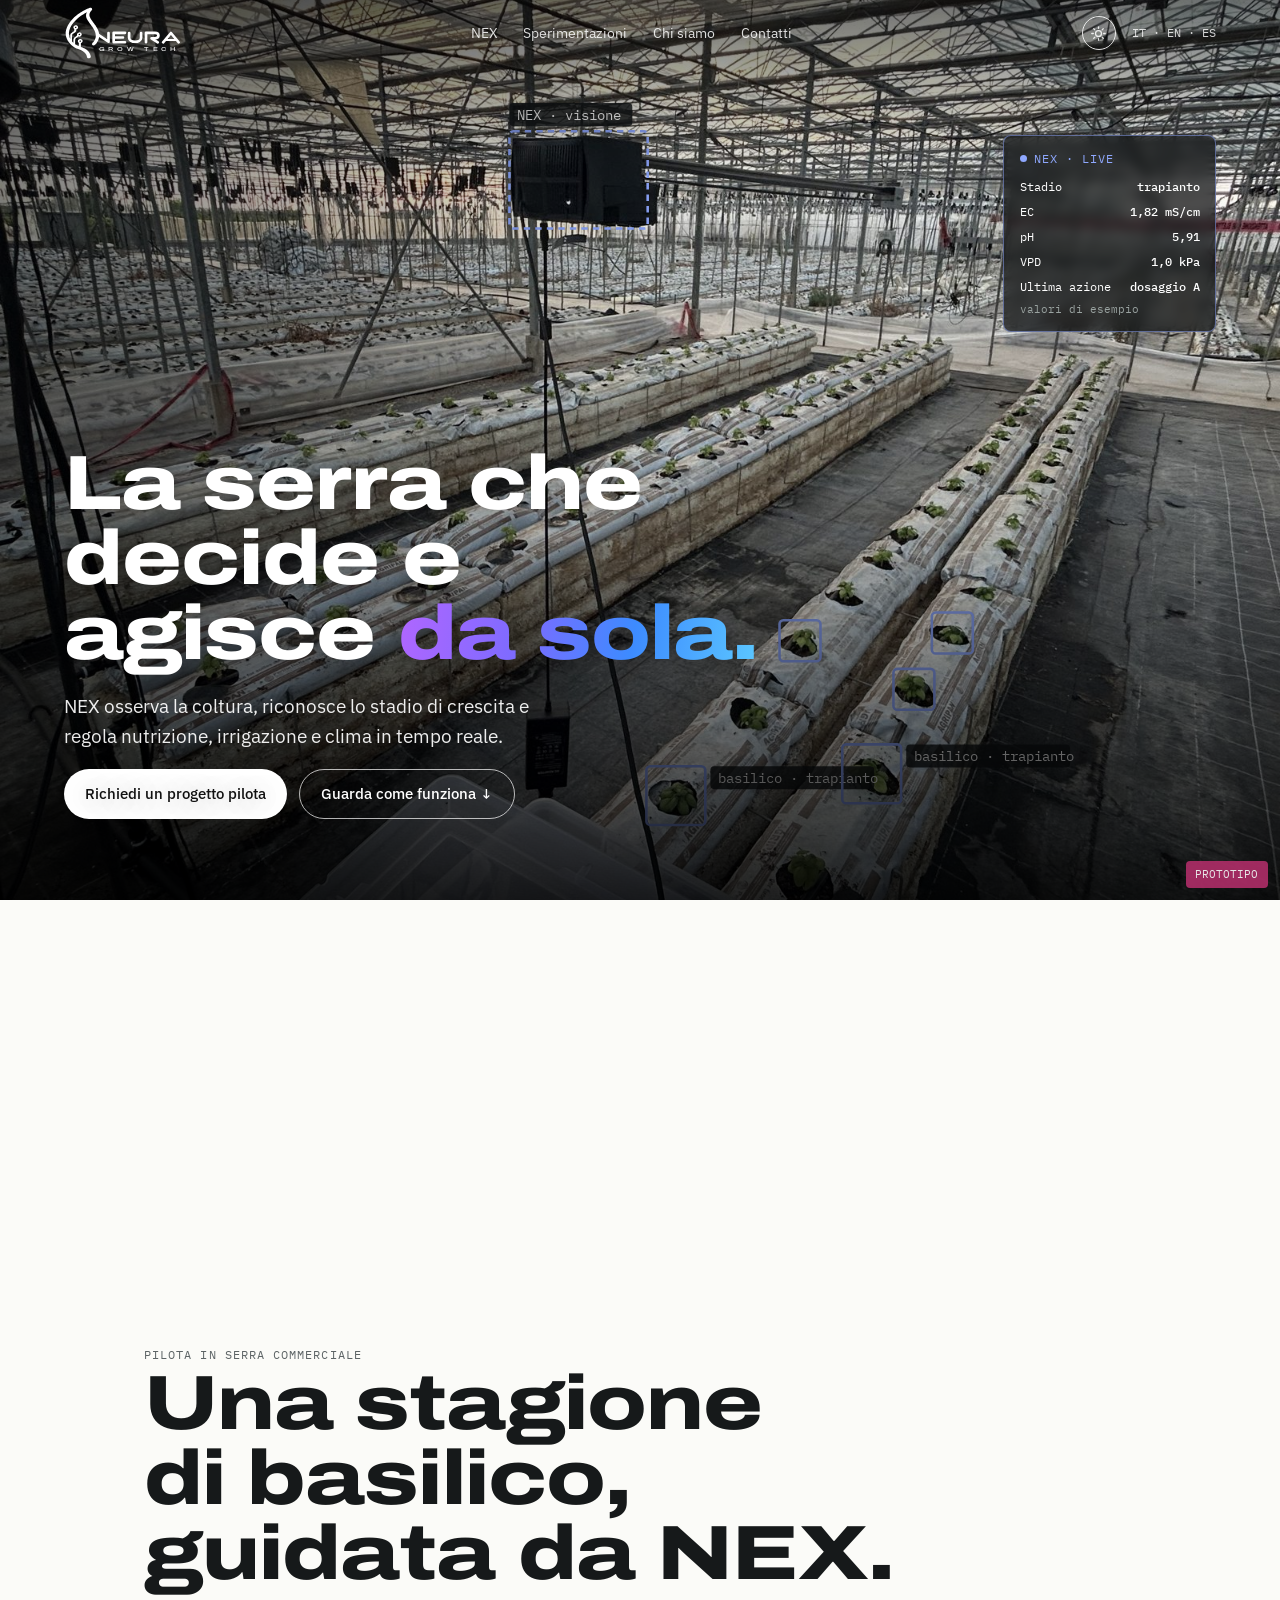
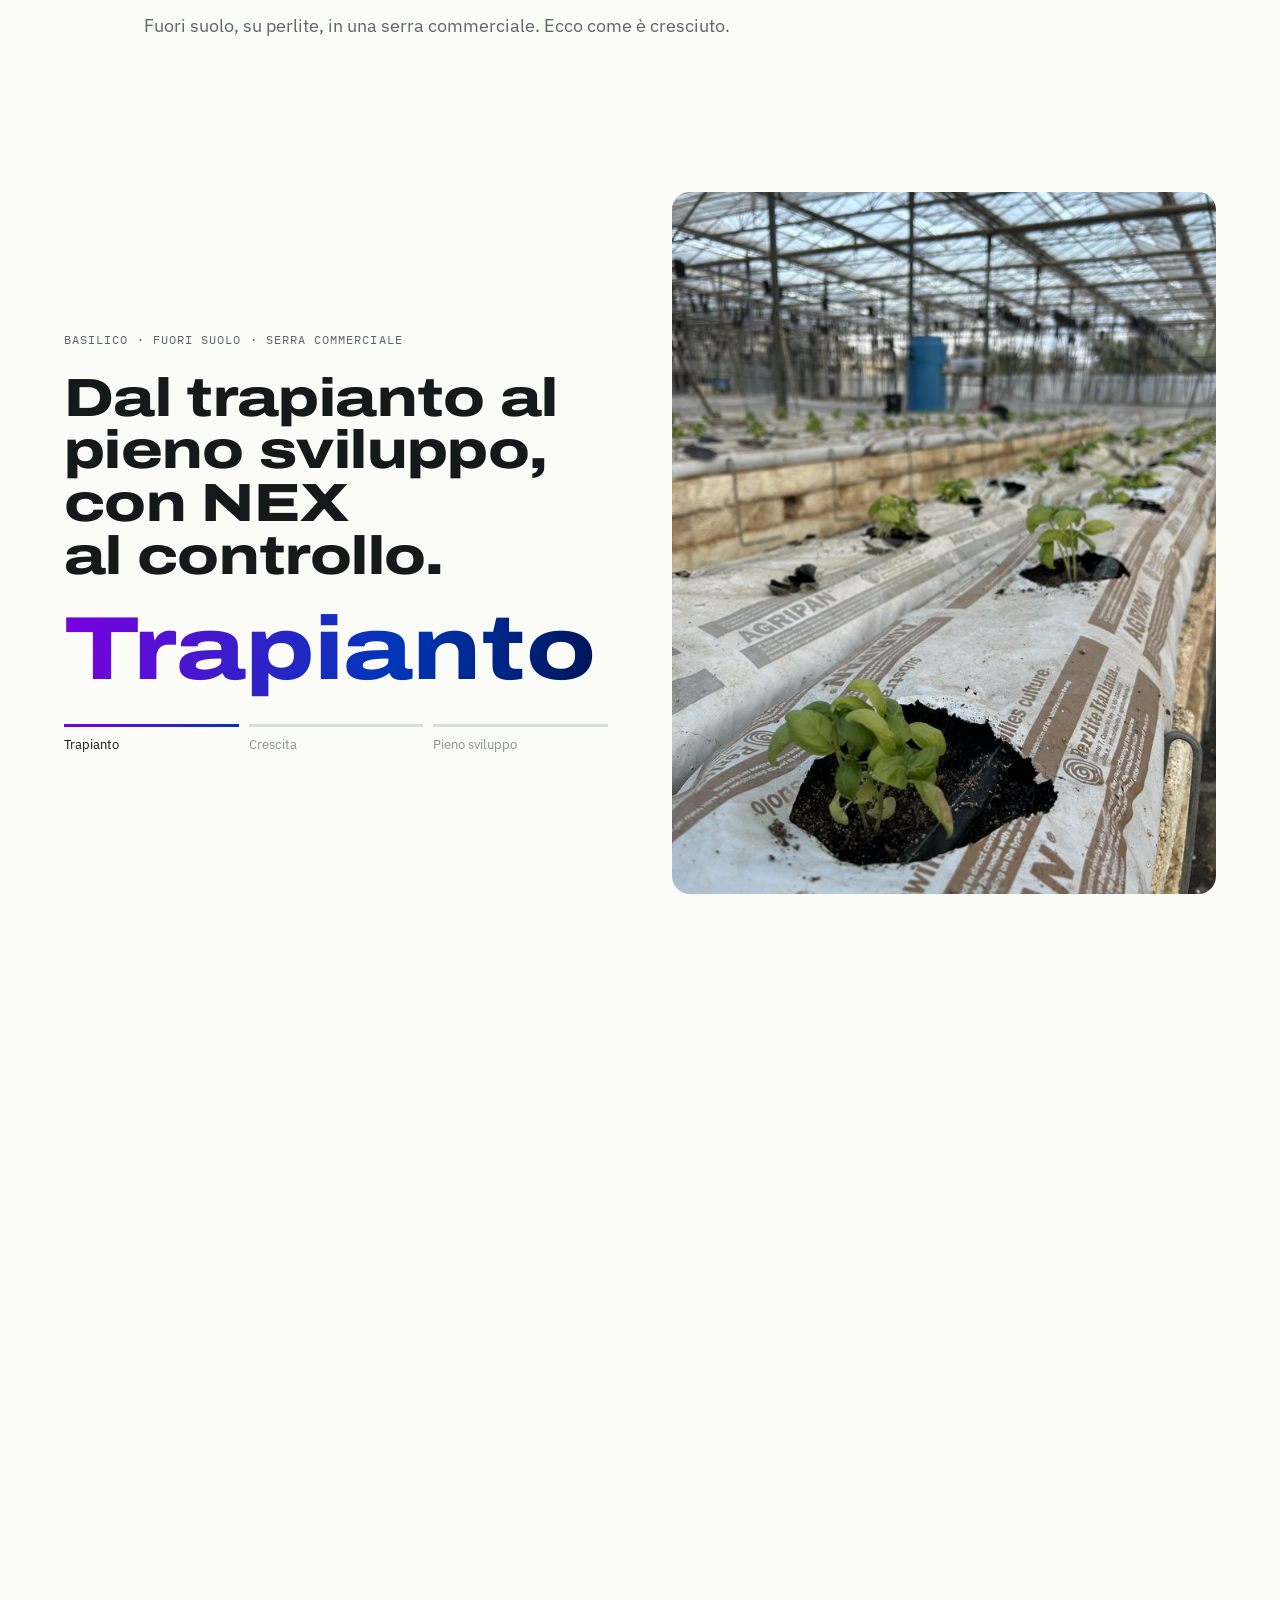
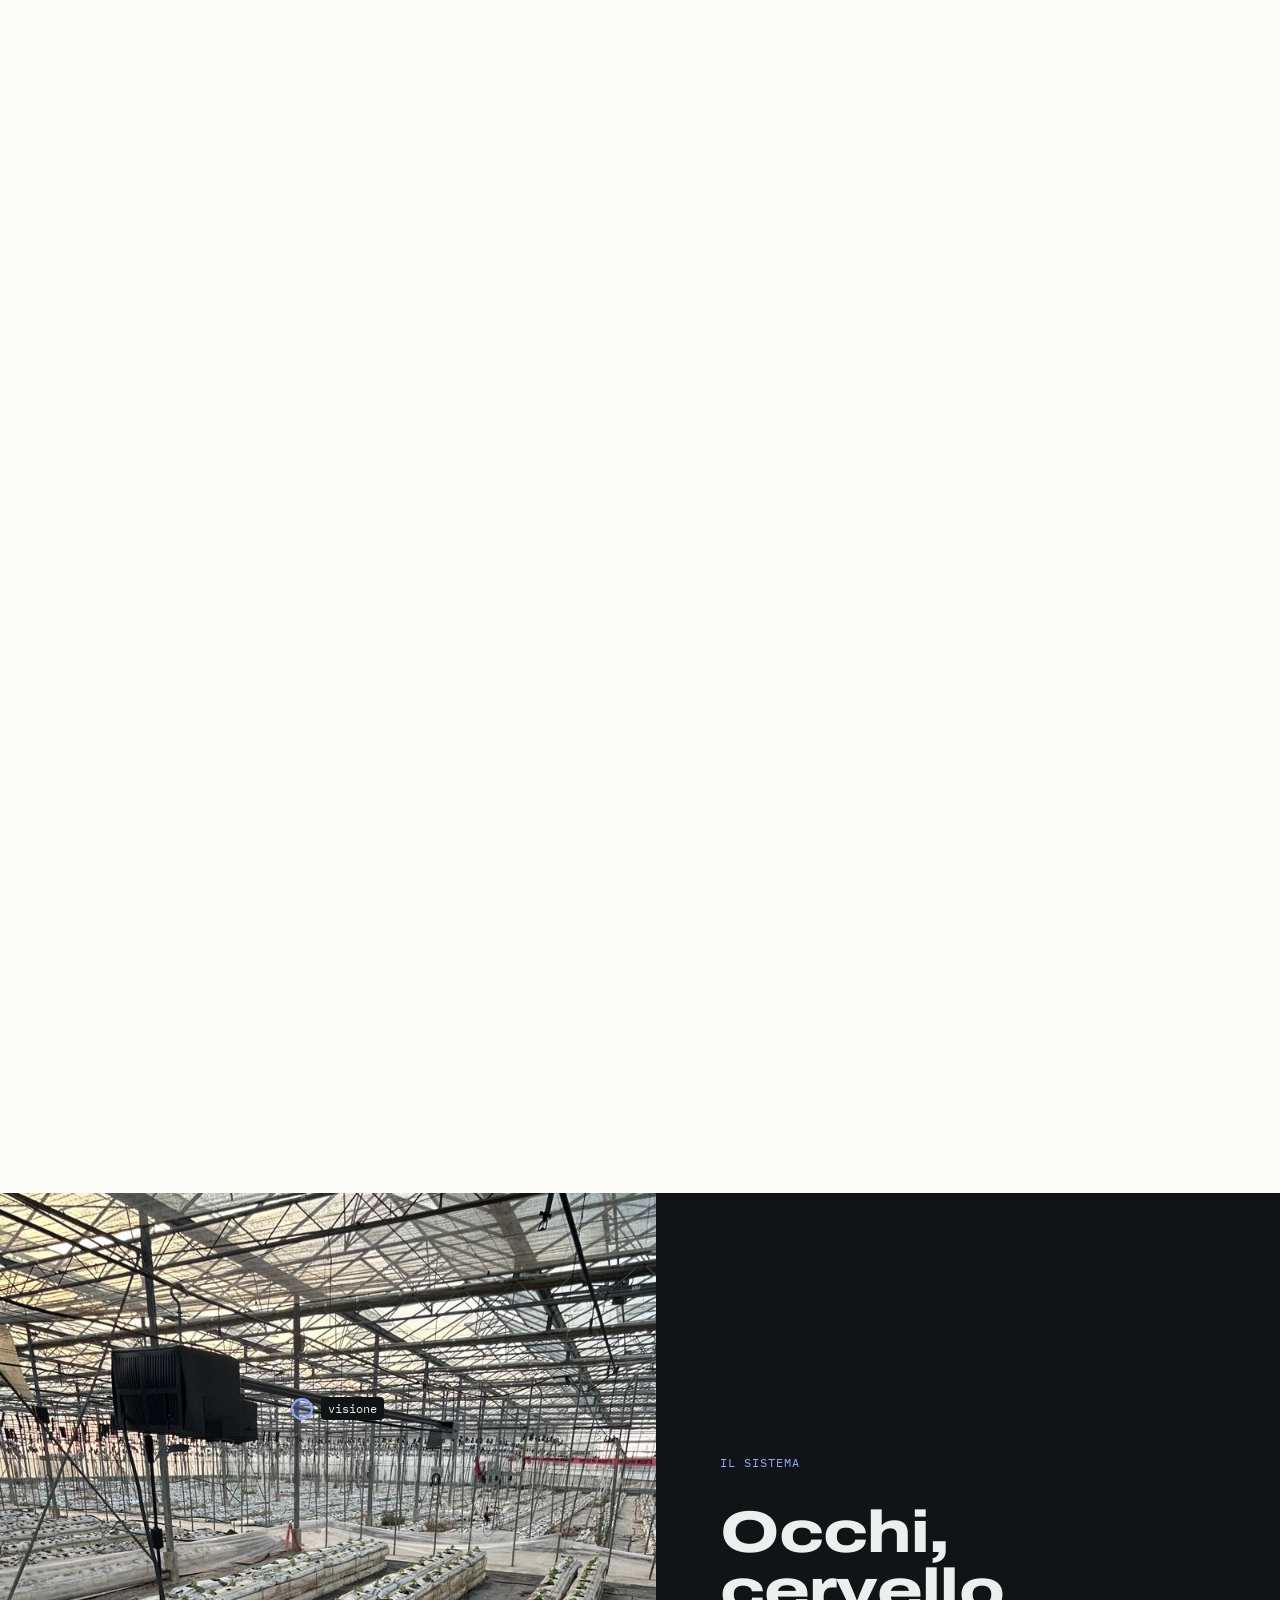
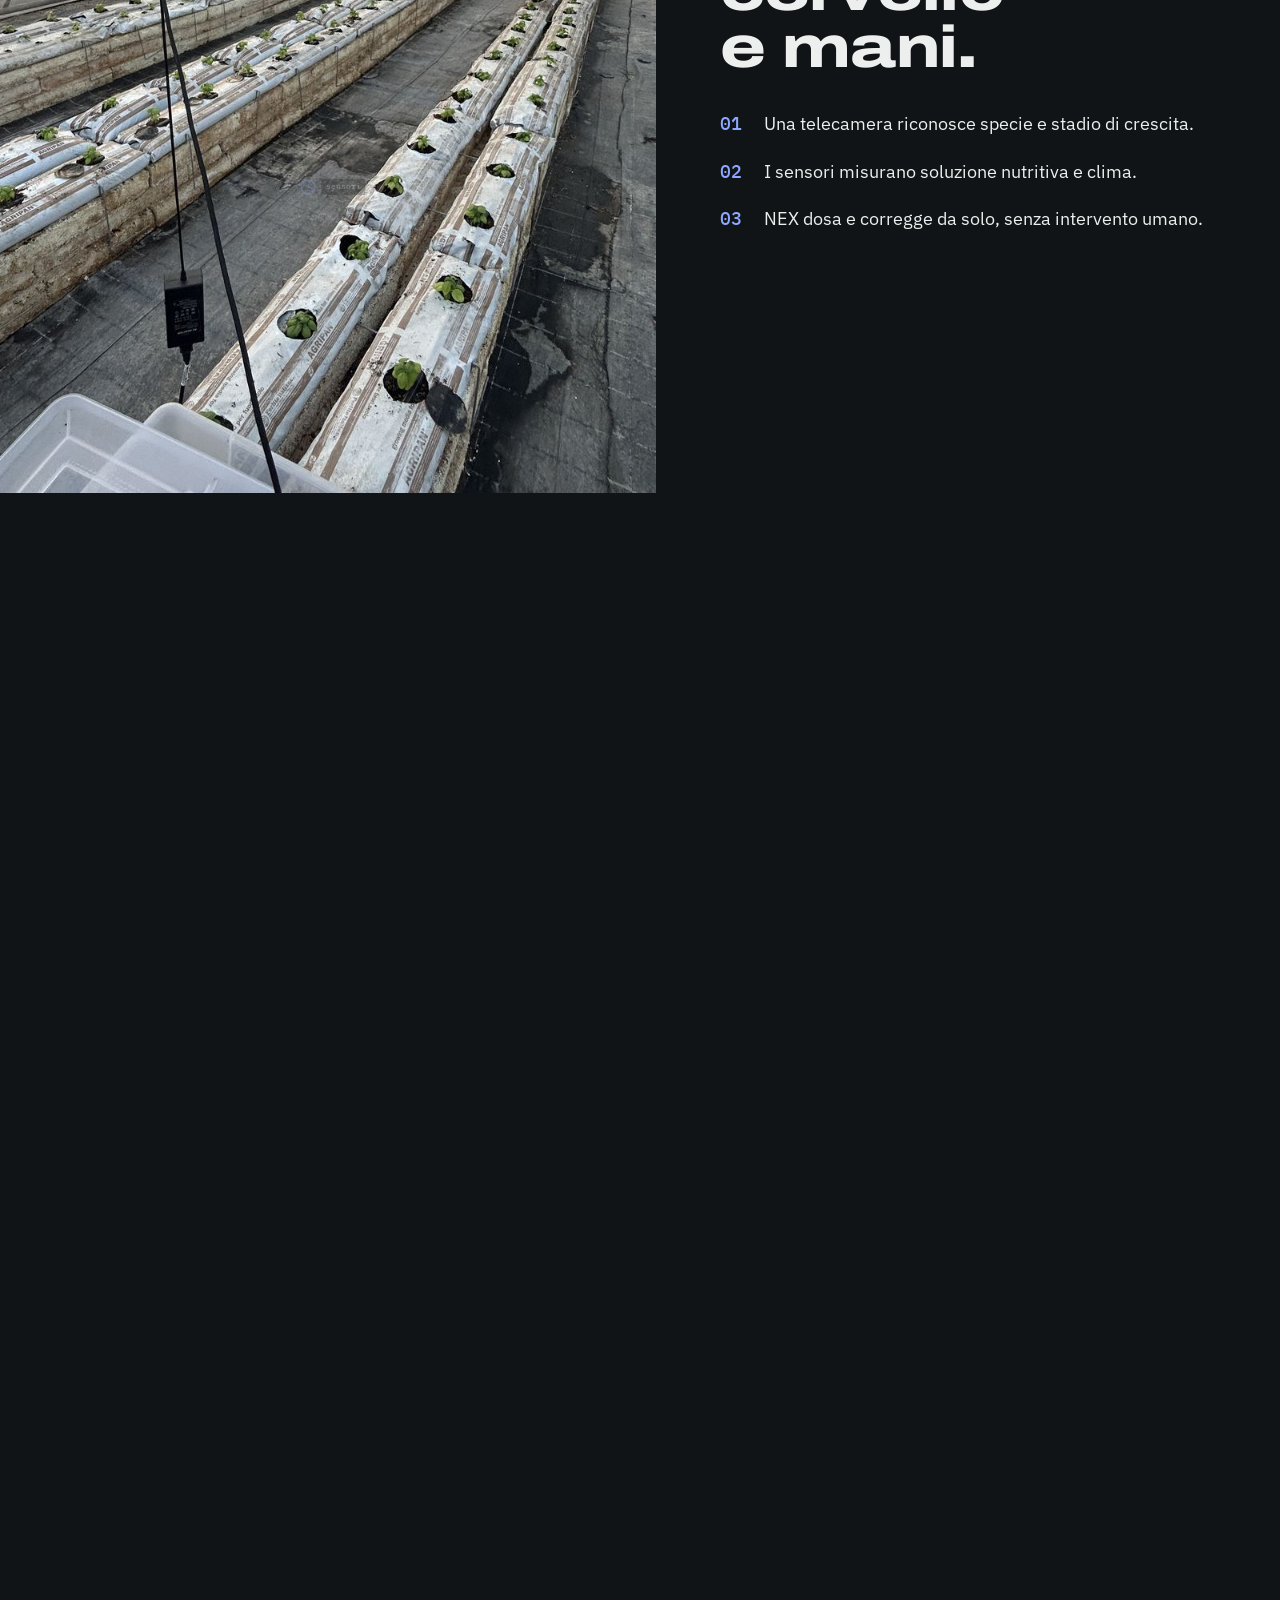
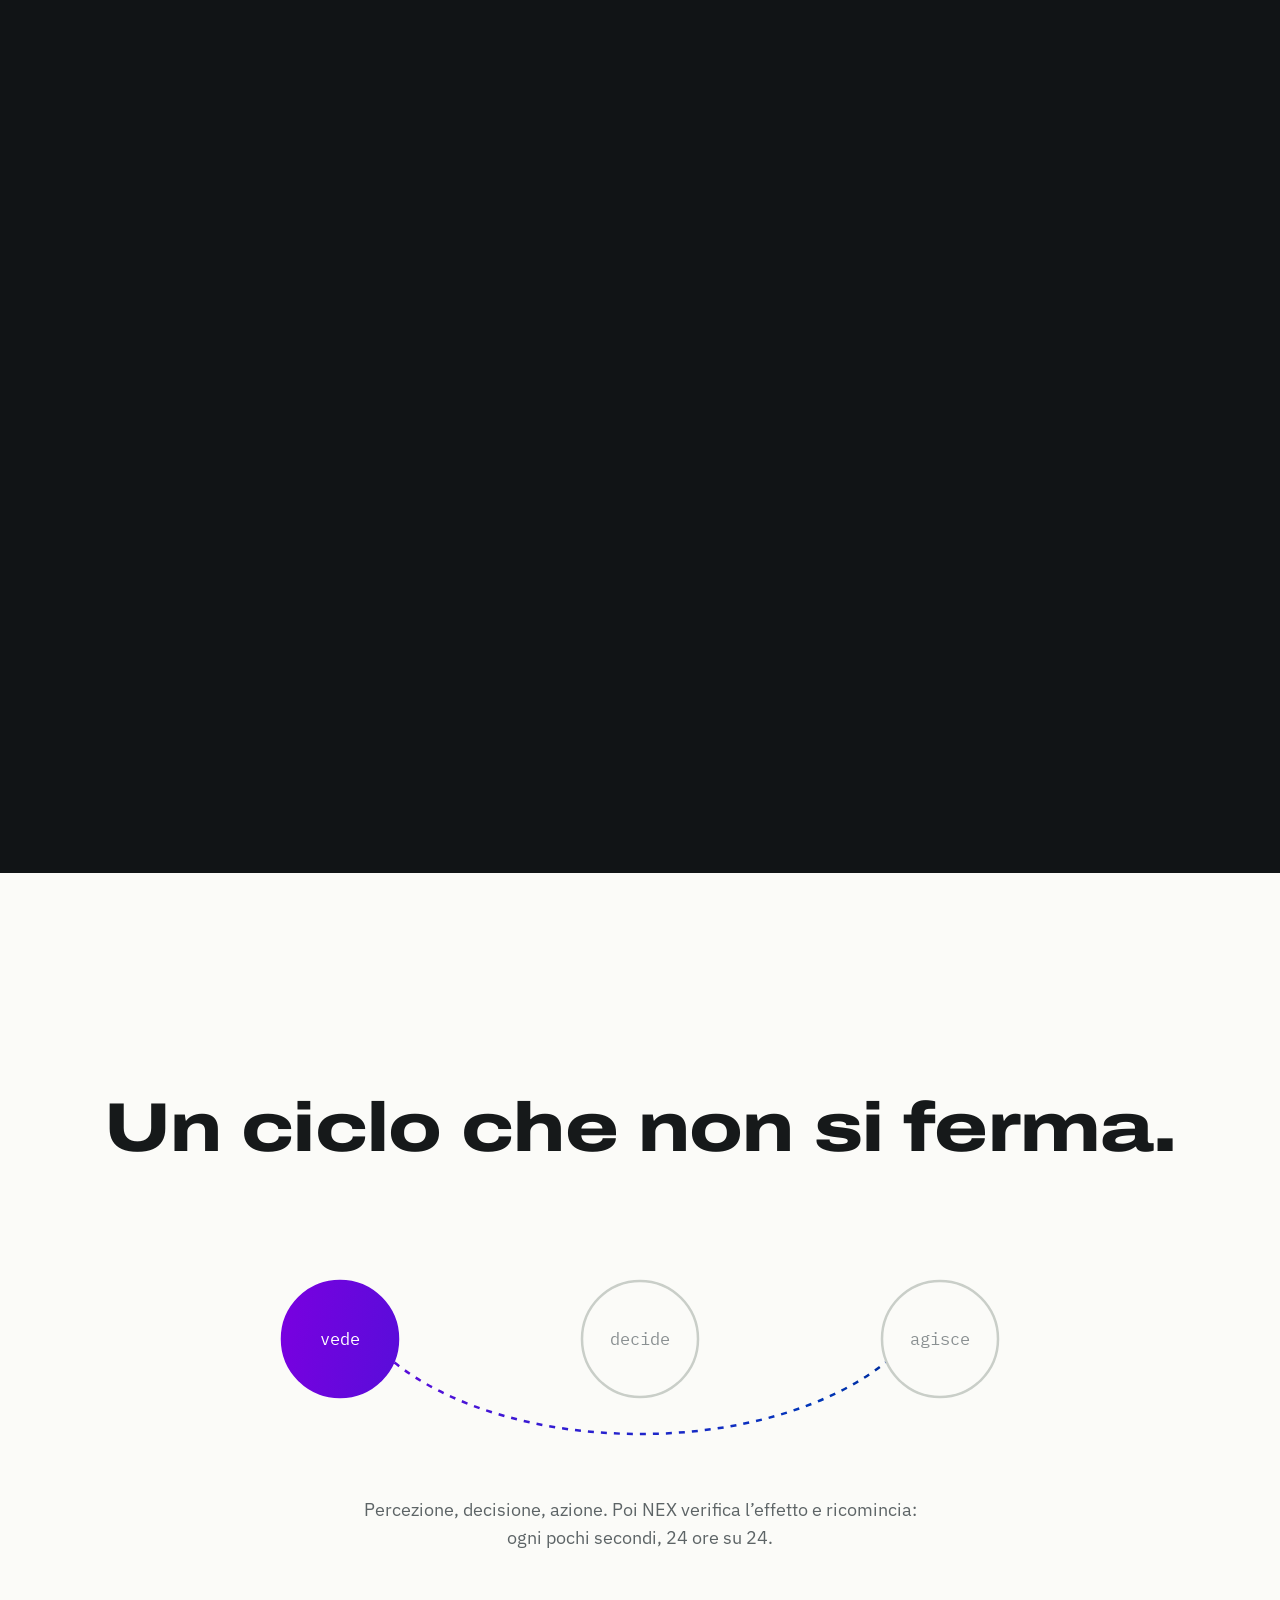
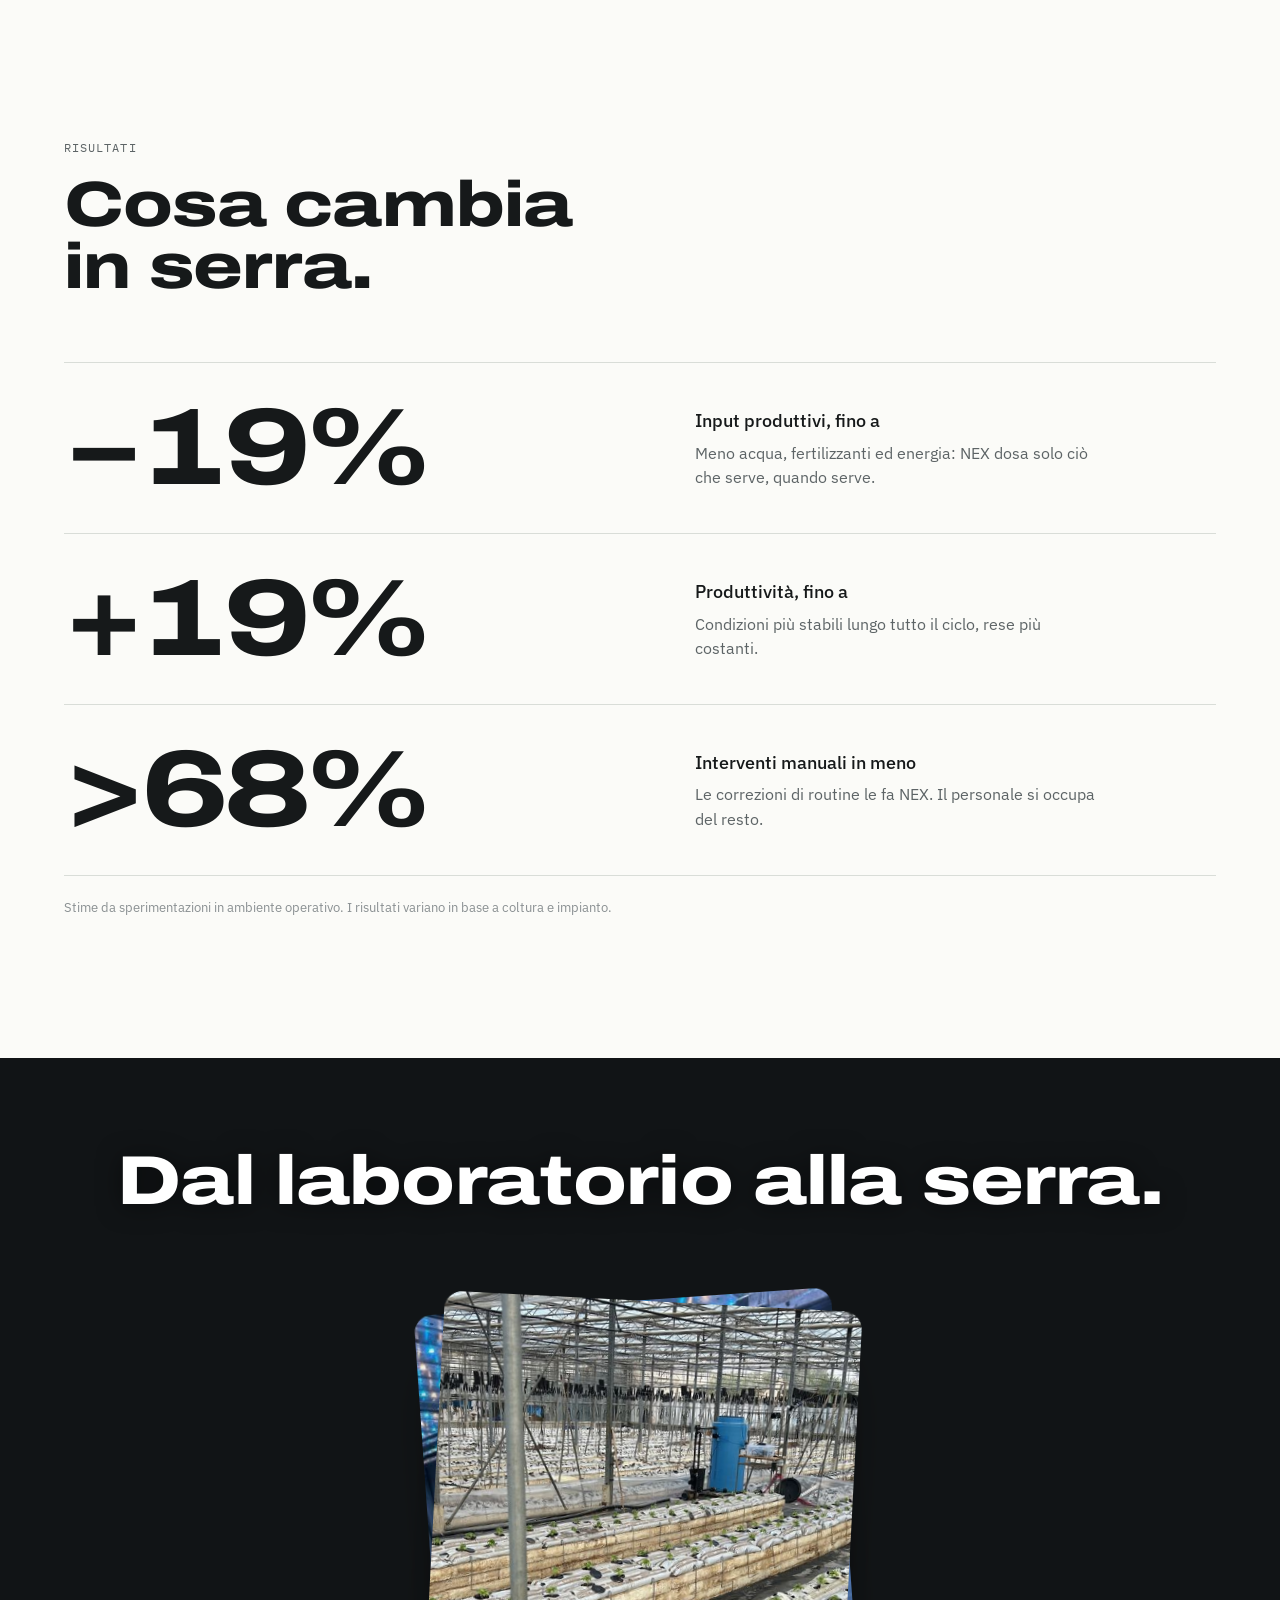
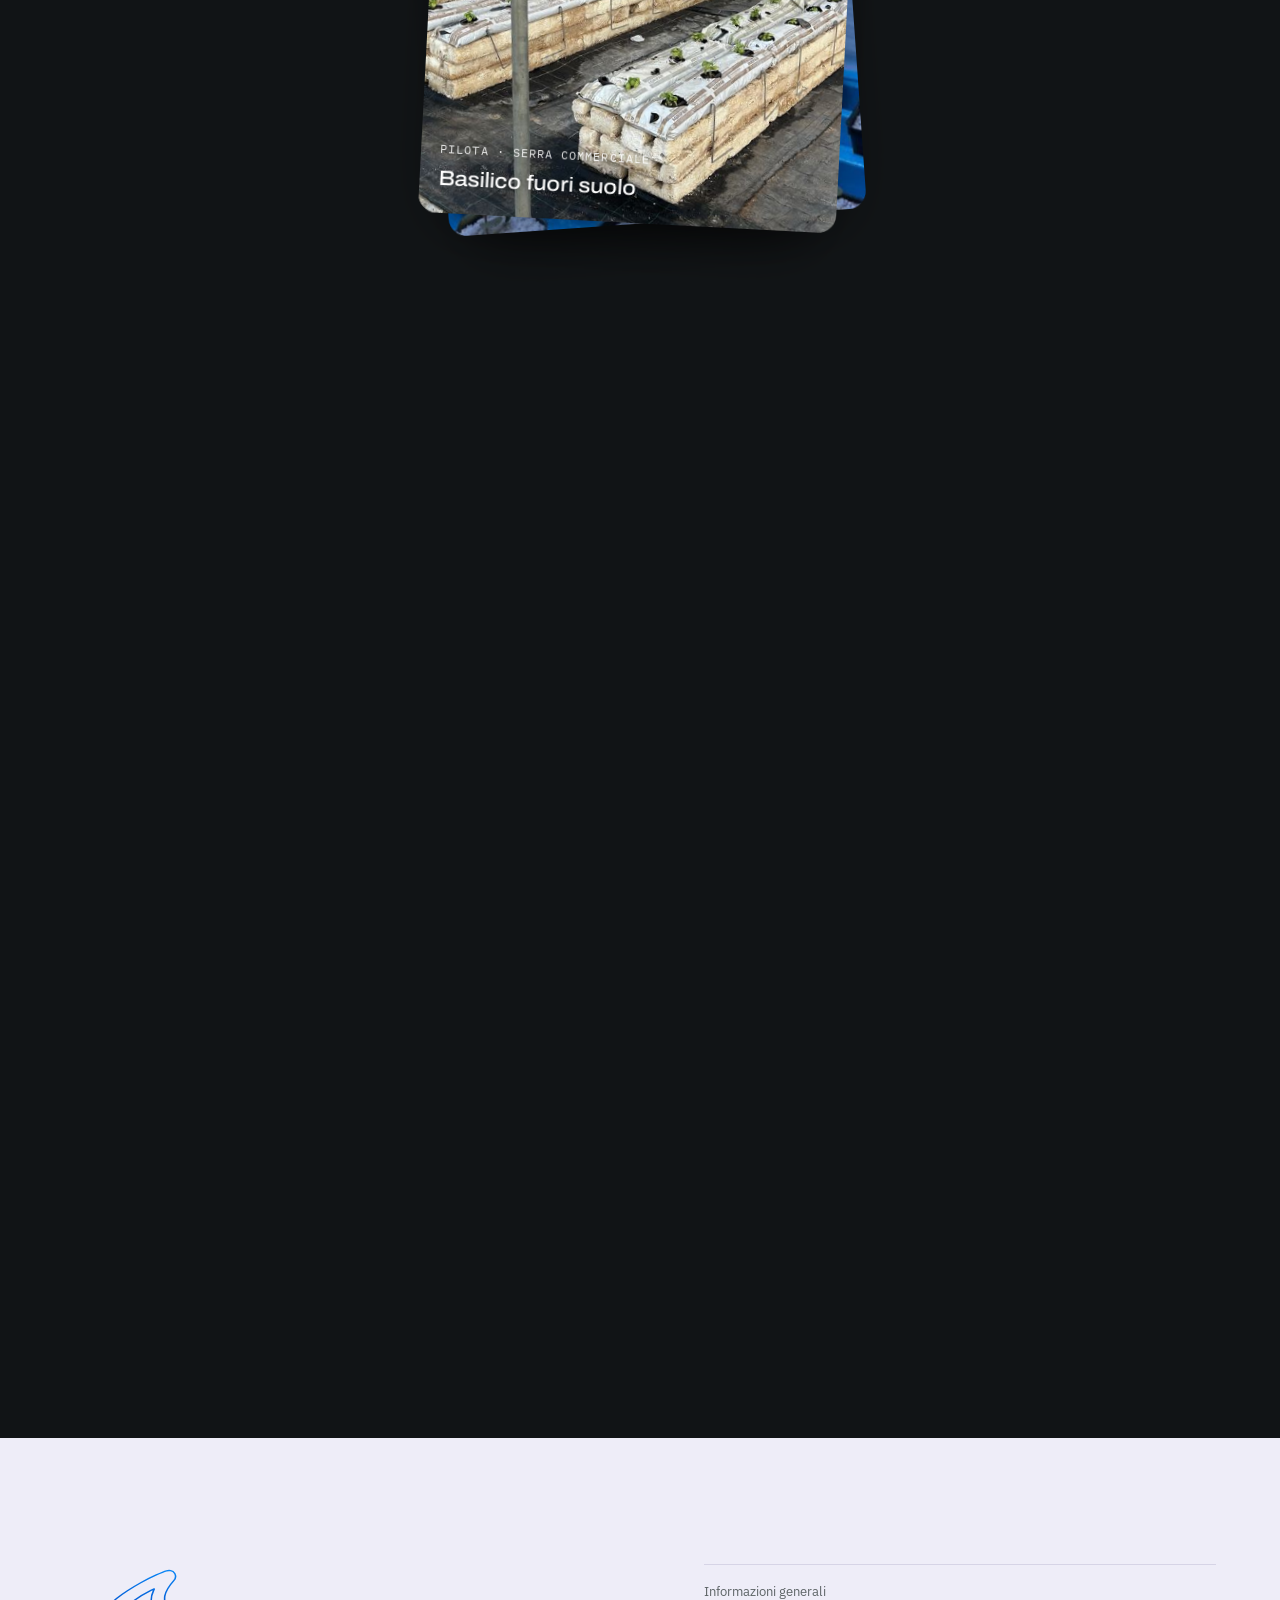
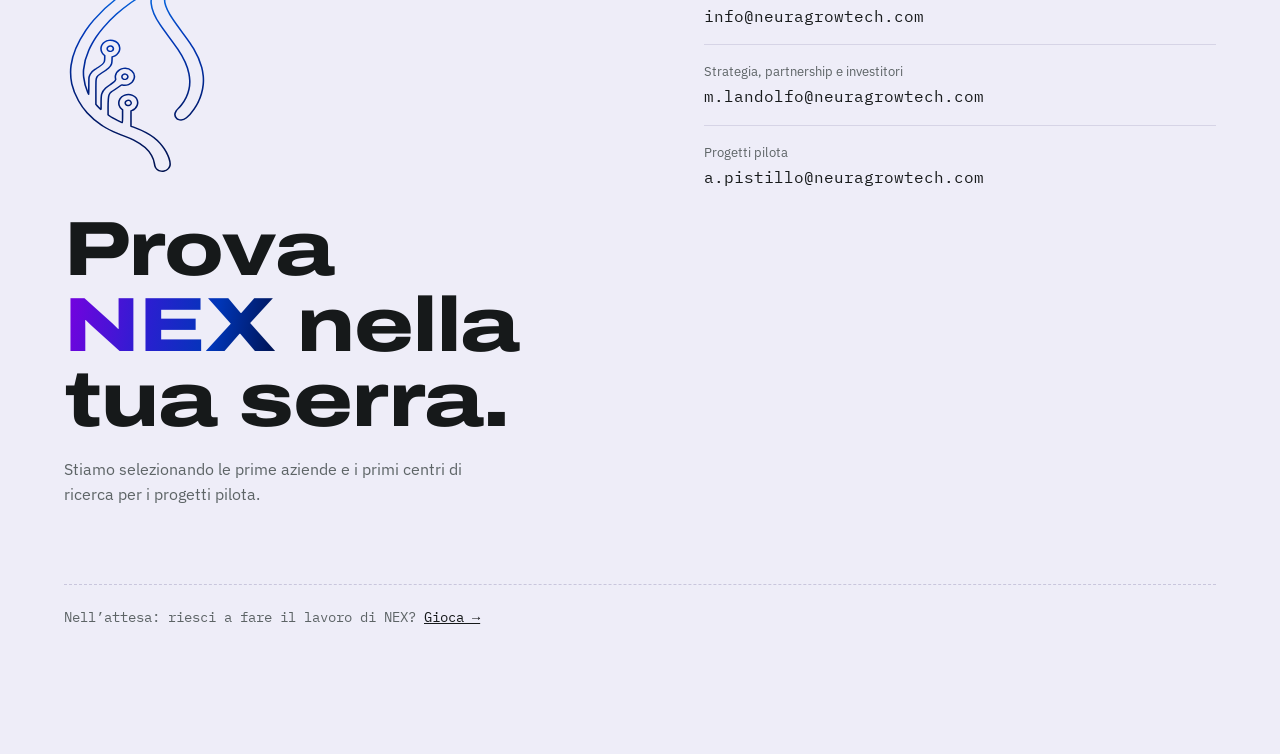
==== commit 22594777: "Anteprima: tema chiaro/scuro con pulsante nel menu; chiusura chiara con logo nei colori originali Co" ====
--- a/index.html
+++ b/index.html
@@ -4,6 +4,7 @@
 <meta charset="utf-8">
 <meta name="viewport" content="width=device-width, initial-scale=1, viewport-fit=cover">
 <title>Neura GrowTech · Anteprima nuova home</title>
+<script data-cfasync="false">(function(){var t;try{t=localStorage.getItem("ngt-theme")}catch(e){}if(t!=="light"&&t!=="dark")t=matchMedia&&matchMedia("(prefers-color-scheme: dark)").matches?"dark":"light";document.documentElement.dataset.theme=t;})();</script>
 <meta name="robots" content="noindex">
 <link rel="icon" href="/img/logo/favicon.svg" type="image/svg+xml">
 <link rel="apple-touch-icon" href="/img/logo/apple-touch-icon.png">
@@ -211,6 +212,41 @@
 .end .lkbig.done .ln{opacity:0;transition:opacity 1s ease .6s}
 @media (max-width:820px){.brand .lk{height:46px}}
 @media (prefers-reduced-motion:reduce){.end .lkbig .fl{opacity:1}.end .lkbig .lt{opacity:1;transform:none;transition:none}.end .lkbig .ln{display:none}}
+
+/* ---- tema chiaro / scuro ---- */
+.navr{display:flex;align-items:center;gap:1rem}
+.tt{width:34px;height:34px;border-radius:50%;border:1px solid currentColor;background:transparent;color:inherit;display:grid;place-items:center;cursor:pointer;opacity:.85;padding:0}
+.tt svg{width:17px;height:17px;fill:none;stroke:currentColor;stroke-width:1.8;stroke-linecap:round}
+.tt .sun circle{fill:none}.tt .moon{display:none;fill:currentColor;stroke:none}
+[data-theme="dark"] .tt .sun{display:none}[data-theme="dark"] .tt .moon{display:inline}
+html{transition:background-color .4s}
+body,.nav.solid,.end{transition:background-color .4s,color .4s}
+/* chiusura chiara (logo nei colori originali) */
+.end{background:#EEEDF8;color:var(--ink)}
+.end p,.end .mail small,.end .game{color:var(--muted)}
+.end .mail div{border-color:#D6D4E6}.end .game{border-color:#C9C6DD}
+.end .mail a,.end .game a{color:var(--ink)}
+.end .gtl{background-image:linear-gradient(100deg,#7A00E0,#2A1FD0 40%,#0036B8 70%,#00124F)}
+.end .lkbig .fl{fill:url(#lka)}
+.end .lkbig .wm{stroke:#0B1F78}.end .lkbig .wmt{fill:#0B1F78}
+.end .lkbig .ln{stroke:url(#lka)}
+/* tema scuro */
+[data-theme="dark"]{--paper:#0E1112;--ink:#ECEEED;--muted:#9AA3A1;--line:#2A3133;--night:#06080A;color-scheme:dark}
+[data-theme="dark"] .nav.solid{background:rgba(14,17,18,.84);box-shadow:0 1px 0 #22282A}
+[data-theme="dark"] .nav.solid .brand .lk .ink{color:#E4E8FF}
+[data-theme="dark"] .grow .pics{background:#1A1F21}
+[data-theme="dark"] .grow .stage,[data-theme="dark"] .nav.solid .brand b{background-image:linear-gradient(100deg,#B266FF,#7C6BFF 40%,#3D8BFF 75%,#5CC8FF)}
+[data-theme="dark"] .grow .bar span.on::before{background:linear-gradient(90deg,#B266FF,#3D8BFF)}
+[data-theme="dark"] #loopg stop:nth-child(1){stop-color:#9A4DFF}[data-theme="dark"] #loopg stop:nth-child(2){stop-color:#6C5CFF}
+[data-theme="dark"] #loopg stop:nth-child(3){stop-color:#3D7BFF}[data-theme="dark"] #loopg stop:nth-child(4){stop-color:#3FA8F0}
+[data-theme="dark"] .loop .ring{stroke:#3A4244}
+[data-theme="dark"] .end{background:#06080A;color:var(--night-ink)}
+[data-theme="dark"] .end p,[data-theme="dark"] .end .mail small,[data-theme="dark"] .end .game{color:var(--night-muted)}
+[data-theme="dark"] .end .mail div{border-color:#262C2E}[data-theme="dark"] .end .game{border-color:#33393A}
+[data-theme="dark"] .end .mail a,[data-theme="dark"] .end .game a{color:var(--night-ink)}
+[data-theme="dark"] .end .gtl{background-image:linear-gradient(100deg,#B266FF 0%,#7C6BFF 35%,#3D8BFF 65%,#5CC8FF 100%)}
+[data-theme="dark"] .end .lkbig .fl{fill:url(#ngt-l)}[data-theme="dark"] .end .lkbig .ln{stroke:url(#ngt-l)}
+[data-theme="dark"] .end .lkbig .wm{stroke:url(#wg)}[data-theme="dark"] .end .lkbig .wmt{fill:url(#wg)}
 </style>
 </head>
 <body>
@@ -218,7 +254,7 @@
 <linearGradient id="ngt-a" gradientUnits="userSpaceOnUse" x1="800" y1="100" x2="720" y2="1380"><stop offset="0" stop-color="#0A86F5"/><stop offset=".33" stop-color="#0036B8"/><stop offset=".68" stop-color="#001C72"/><stop offset="1" stop-color="#00124F"/></linearGradient>
 <radialGradient id="ngt-b" gradientUnits="userSpaceOnUse" cx="230" cy="740" r="470"><stop offset="0" stop-color="#7A00E0"/><stop offset=".45" stop-color="#6A06DA" stop-opacity=".85"/><stop offset="1" stop-color="#3010D0" stop-opacity="0"/></radialGradient>
 <linearGradient id="ngt-l" gradientUnits="userSpaceOnUse" x1="250" y1="600" x2="900" y2="900"><stop offset="0" stop-color="#B266FF"/><stop offset=".5" stop-color="#3D8BFF"/><stop offset="1" stop-color="#5CC8FF"/></linearGradient>
-<linearGradient id="lka" gradientUnits="userSpaceOnUse" x1="800" y1="100" x2="720" y2="1380"><stop offset="0" stop-color="#0A86F5"/><stop offset=".33" stop-color="#0036B8"/><stop offset=".68" stop-color="#001C72"/><stop offset="1" stop-color="#00124F"/></linearGradient><radialGradient id="lkb" gradientUnits="userSpaceOnUse" cx="230" cy="740" r="470"><stop offset="0" stop-color="#7A00E0"/><stop offset=".45" stop-color="#6A06DA" stop-opacity=".85"/><stop offset="1" stop-color="#3010D0" stop-opacity="0"/></radialGradient></defs></svg>
+<linearGradient id="lka" gradientUnits="userSpaceOnUse" x1="800" y1="100" x2="720" y2="1380"><stop offset="0" stop-color="#0A86F5"/><stop offset=".33" stop-color="#0036B8"/><stop offset=".68" stop-color="#001C72"/><stop offset="1" stop-color="#00124F"/></linearGradient><radialGradient id="lkb" gradientUnits="userSpaceOnUse" cx="230" cy="740" r="470"><stop offset="0" stop-color="#7A00E0"/><stop offset=".45" stop-color="#6A06DA" stop-opacity=".85"/><stop offset="1" stop-color="#3010D0" stop-opacity="0"/></radialGradient><linearGradient id="wg" gradientUnits="userSpaceOnUse" x1="186" y1="0" x2="750" y2="0"><stop offset="0" stop-color="#B266FF"/><stop offset=".5" stop-color="#3D8BFF"/><stop offset="1" stop-color="#5CC8FF"/></linearGradient></defs></svg>
 
 <nav class="nav gut" id="nav"><a class="brand" href="#hero" aria-label="Neura GrowTech"><svg class="lk" viewBox="186 90 564 262" aria-hidden="true"><path class="w" fill="currentColor" transform="matrix(0.2145 0 0 0.1924 147.35 79.24)" fill-rule="evenodd" d="M735.0 1375.8C725.4 1373.9 718.6 1370.6 712.6 1364.8C708.2 1360.6 705.6 1357.2 703.3 1352.5C699.9 1345.8 698.6 1340.8 697.3 1329.2C695.1 1310.4 690.2 1294.6 680.8 1276.2C670.9 1257.0 659.8 1241.7 644.0 1226.0C625.6 1207.6 605.3 1192.6 579.0 1177.9C566.8 1171.1 553.9 1165.0 529.0 1154.4C504.0 1143.8 500.9 1142.4 489.0 1137.0C475.4 1130.8 449.0 1117.5 439.8 1112.2C427.1 1104.9 409.5 1093.7 402.0 1088.2C400.5 1087.1 397.1 1084.6 394.5 1082.7C366.7 1062.5 335.5 1032.7 312.0 1003.8C294.4 982.1 276.8 954.6 263.1 927.2C245.1 891.3 231.0 851.8 224.7 820.2C219.8 795.0 217.8 774.4 217.9 746.0C217.9 727.3 218.3 719.4 220.5 701.5C228.6 633.4 258.0 555.6 304.7 478.5C314.6 462.3 337.4 429.1 349.7 413.2C389.5 361.8 430.1 319.2 480.7 275.8C494.0 264.5 531.0 235.2 542.8 226.7C576.7 202.2 591.1 192.5 618.8 175.5C655.7 152.8 673.2 142.9 707.5 125.8C733.9 112.6 754.9 103.2 766.0 99.6C772.5 97.5 783.1 96.9 789.7 98.2C799.2 100.3 808.4 107.4 813.2 116.5C821.0 131.4 819.0 147.7 807.7 161.8C775.7 201.4 762.2 227.2 756.2 260.2C755.4 264.3 755.3 267.9 755.3 279.8C755.3 293.8 755.4 294.5 756.9 303.0C762.1 331.9 775.0 361.8 802.1 407.6C813.6 427.1 828.2 449.6 860.2 497.6C883.7 532.7 891.9 545.6 902.7 563.7C913.9 582.6 914.4 583.4 921.0 595.6C944.1 638.9 956.9 671.9 967.4 715.0C971.0 729.6 974.3 751.0 976.1 770.0C976.9 779.2 976.9 813.6 976.1 823.0C974.4 841.7 970.0 867.0 965.7 883.0C961.5 898.5 954.3 919.9 950.0 929.5C949.0 931.8 946.9 936.4 945.5 939.7C941.0 950.0 931.5 967.7 923.6 980.5C910.2 1002.3 891.5 1026.3 880.3 1036.1C870.3 1044.9 859.5 1049.7 849.2 1049.6C843.1 1049.6 838.6 1048.6 833.0 1045.9C829.6 1044.3 827.9 1043.1 824.7 1039.8C812.8 1027.8 811.3 1010.0 820.7 993.1C823.2 988.7 825.4 985.8 832.5 977.7C837.8 971.6 846.9 960.1 851.1 954.5C873.4 924.2 886.7 893.6 894.4 855.2C898.0 837.7 899.9 813.4 899.0 797.2C898.0 778.5 897.0 769.6 894.2 754.5C885.4 705.9 864.6 655.0 830.6 598.9C815.9 574.7 808.0 562.5 777.5 516.8C751.6 478.1 742.6 464.2 729.6 442.6C697.7 390.2 681.7 347.7 678.5 307.3C676.2 278.5 681.4 248.2 693.0 222.4C694.6 218.7 696.0 215.5 696.0 215.3C696.0 214.6 694.1 215.1 691.5 216.6C690.0 217.4 684.6 220.4 679.5 223.1C648.3 240.1 598.4 273.9 564.0 301.2C529.9 328.4 507.1 348.5 480.5 375.0C452.4 403.0 430.3 428.4 403.8 462.9C391.9 478.5 371.4 508.7 363.4 522.5C349.1 547.1 348.2 548.8 340.0 565.2C331.5 582.3 328.3 589.6 321.9 605.5C304.7 648.2 295.1 688.4 291.9 730.5C291.2 740.1 291.7 765.6 292.7 776.5C296.1 810.2 303.0 839.8 315.1 872.0C318.8 881.8 320.9 886.3 321.5 885.7C321.8 885.4 322.0 864.8 322.1 834.0C322.3 783.8 322.3 782.6 323.4 777.8C325.0 770.5 326.7 765.5 330.0 758.7C336.2 745.8 343.3 737.6 357.0 727.9C360.2 725.6 364.8 722.3 367.2 720.5C369.7 718.7 374.0 715.7 376.8 713.8C399.3 698.2 406.8 690.5 410.7 678.2C412.7 672.0 413.0 668.7 413.0 653.5L413.0 639.2L409.0 635.6C403.7 630.7 400.5 626.4 397.2 619.8C390.4 605.7 389.5 593.6 394.3 578.2C394.8 576.9 395.9 574.2 396.9 572.3C404.8 556.5 419.2 545.7 436.7 542.7C443.3 541.5 453.1 542.0 459.4 543.7C480.9 549.6 496.4 567.9 498.5 589.8C499.3 597.6 498.6 603.3 496.2 610.5C492.8 620.5 488.3 627.5 481.1 633.9C474.3 640.0 469.0 643.1 460.6 646.0L455.2 647.8L454.9 663.3C454.6 679.7 454.2 684.1 452.2 691.2C449.2 702.0 444.2 709.9 434.1 720.1C426.1 728.0 420.2 732.6 395.2 750.3C377.2 763.0 373.1 767.0 368.9 775.5C362.5 788.2 362.5 788.9 362.5 878.7L362.5 949.8L363.9 952.0C368.7 959.4 389.7 983.0 391.5 983.0C391.8 983.0 392.0 980.2 392.0 975.4C392.0 971.2 392.1 953.0 392.2 935.0C392.4 899.3 392.6 897.1 395.5 885.3C398.9 871.7 406.0 859.4 417.1 847.8C421.8 842.8 422.5 842.3 447.0 822.7C456.2 815.4 465.1 808.1 466.7 806.6C470.6 802.8 473.3 798.6 474.6 794.4L475.6 790.9L474.6 784.6C473.3 777.1 473.2 774.1 474.3 767.8C476.8 752.1 484.8 739.2 497.5 730.6C505.1 725.3 511.6 722.7 520.7 721.2C538.3 718.4 555.0 723.9 568.1 737.0C580.8 749.7 585.6 769.8 580.3 788.0C575.9 803.3 563.6 817.5 549.3 824.0C538.9 828.7 525.4 830.0 514.2 827.3C512.6 826.9 510.7 826.5 510.1 826.5C509.4 826.5 505.7 829.2 500.1 833.6C489.7 842.0 485.9 844.9 467.2 858.8C459.6 864.5 452.2 870.0 450.8 870.9C445.9 874.6 440.4 882.7 437.8 890.0C432.9 903.7 431.9 919.4 432.1 976.6L432.2 1016.4L433.5 1017.7C437.2 1021.7 458.5 1036.5 472.5 1044.7C477.0 1047.4 481.8 1050.2 483.0 1051.0C486.4 1053.1 504.2 1062.6 509.1 1065.0C511.6 1066.3 513.7 1067.0 514.2 1066.8C514.9 1066.6 515.0 1063.0 515.0 1026.0L515.0 985.4L509.6 980.1C501.8 972.4 497.7 965.6 495.3 956.4C492.6 946.3 492.6 937.6 495.3 927.5C497.7 918.2 503.9 907.9 510.6 901.7C514.3 898.4 520.8 894.0 524.3 892.5C541.0 885.2 556.5 885.2 571.8 892.7C577.2 895.4 584.3 900.3 587.3 903.6C589.7 906.1 594.4 912.9 596.0 916.0C598.9 921.7 601.5 933.0 601.5 939.9C601.5 943.3 600.1 951.0 598.6 955.8C593.9 970.7 581.2 984.8 567.2 990.3L563.2 991.9L563.1 1040.7L563.0 1089.6L565.6 1090.7C567.1 1091.4 574.2 1094.4 581.4 1097.5C613.3 1111.0 628.4 1118.4 649.0 1130.4C681.5 1149.4 709.4 1173.2 729.5 1199.2C740.0 1212.7 744.4 1219.0 752.8 1233.0C776.9 1272.5 791.1 1319.3 785.7 1341.4C784.1 1348.4 780.2 1355.8 775.0 1361.6C770.0 1367.3 760.5 1373.0 752.8 1375.0C747.7 1376.3 739.4 1376.7 735.0 1375.8ZM554.3 956.3C557.9 954.7 561.2 951.5 562.9 948.1C564.0 945.7 564.2 944.6 564.2 941.0C564.2 937.4 564.1 936.3 562.8 933.9C561.1 930.4 557.3 926.9 553.6 925.5C551.8 924.8 549.7 924.5 547.1 924.5C543.7 924.5 542.7 924.7 540.1 926.0C536.2 928.0 532.4 932.1 531.2 935.6C530.0 939.3 530.4 945.4 532.1 948.8C534.3 953.0 538.9 956.5 543.7 957.5C546.7 958.1 551.4 957.6 554.3 956.3ZM535.3 789.6C539.4 787.6 541.7 785.5 543.5 781.8C545.6 777.5 545.9 774.1 544.6 769.6C542.6 763.3 538.6 759.4 532.0 757.7C528.1 756.7 524.2 757.3 519.9 759.6C508.3 765.7 508.0 782.7 519.3 788.9C524.8 791.9 529.9 792.1 535.3 789.6ZM452.3 610.8C460.1 607.2 463.9 598.3 461.3 589.9C457.6 578.2 442.1 574.4 432.9 583.0C428.2 587.3 426.2 595.6 428.5 601.6C430.3 606.3 434.3 610.2 439.2 611.8C442.5 612.9 448.8 612.4 452.3 610.8Z"/><path class="c" fill="url(#lka)" transform="matrix(0.2145 0 0 0.1924 147.35 79.24)" fill-rule="evenodd" d="M735.0 1375.8C725.4 1373.9 718.6 1370.6 712.6 1364.8C708.2 1360.6 705.6 1357.2 703.3 1352.5C699.9 1345.8 698.6 1340.8 697.3 1329.2C695.1 1310.4 690.2 1294.6 680.8 1276.2C670.9 1257.0 659.8 1241.7 644.0 1226.0C625.6 1207.6 605.3 1192.6 579.0 1177.9C566.8 1171.1 553.9 1165.0 529.0 1154.4C504.0 1143.8 500.9 1142.4 489.0 1137.0C475.4 1130.8 449.0 1117.5 439.8 1112.2C427.1 1104.9 409.5 1093.7 402.0 1088.2C400.5 1087.1 397.1 1084.6 394.5 1082.7C366.7 1062.5 335.5 1032.7 312.0 1003.8C294.4 982.1 276.8 954.6 263.1 927.2C245.1 891.3 231.0 851.8 224.7 820.2C219.8 795.0 217.8 774.4 217.9 746.0C217.9 727.3 218.3 719.4 220.5 701.5C228.6 633.4 258.0 555.6 304.7 478.5C314.6 462.3 337.4 429.1 349.7 413.2C389.5 361.8 430.1 319.2 480.7 275.8C494.0 264.5 531.0 235.2 542.8 226.7C576.7 202.2 591.1 192.5 618.8 175.5C655.7 152.8 673.2 142.9 707.5 125.8C733.9 112.6 754.9 103.2 766.0 99.6C772.5 97.5 783.1 96.9 789.7 98.2C799.2 100.3 808.4 107.4 813.2 116.5C821.0 131.4 819.0 147.7 807.7 161.8C775.7 201.4 762.2 227.2 756.2 260.2C755.4 264.3 755.3 267.9 755.3 279.8C755.3 293.8 755.4 294.5 756.9 303.0C762.1 331.9 775.0 361.8 802.1 407.6C813.6 427.1 828.2 449.6 860.2 497.6C883.7 532.7 891.9 545.6 902.7 563.7C913.9 582.6 914.4 583.4 921.0 595.6C944.1 638.9 956.9 671.9 967.4 715.0C971.0 729.6 974.3 751.0 976.1 770.0C976.9 779.2 976.9 813.6 976.1 823.0C974.4 841.7 970.0 867.0 965.7 883.0C961.5 898.5 954.3 919.9 950.0 929.5C949.0 931.8 946.9 936.4 945.5 939.7C941.0 950.0 931.5 967.7 923.6 980.5C910.2 1002.3 891.5 1026.3 880.3 1036.1C870.3 1044.9 859.5 1049.7 849.2 1049.6C843.1 1049.6 838.6 1048.6 833.0 1045.9C829.6 1044.3 827.9 1043.1 824.7 1039.8C812.8 1027.8 811.3 1010.0 820.7 993.1C823.2 988.7 825.4 985.8 832.5 977.7C837.8 971.6 846.9 960.1 851.1 954.5C873.4 924.2 886.7 893.6 894.4 855.2C898.0 837.7 899.9 813.4 899.0 797.2C898.0 778.5 897.0 769.6 894.2 754.5C885.4 705.9 864.6 655.0 830.6 598.9C815.9 574.7 808.0 562.5 777.5 516.8C751.6 478.1 742.6 464.2 729.6 442.6C697.7 390.2 681.7 347.7 678.5 307.3C676.2 278.5 681.4 248.2 693.0 222.4C694.6 218.7 696.0 215.5 696.0 215.3C696.0 214.6 694.1 215.1 691.5 216.6C690.0 217.4 684.6 220.4 679.5 223.1C648.3 240.1 598.4 273.9 564.0 301.2C529.9 328.4 507.1 348.5 480.5 375.0C452.4 403.0 430.3 428.4 403.8 462.9C391.9 478.5 371.4 508.7 363.4 522.5C349.1 547.1 348.2 548.8 340.0 565.2C331.5 582.3 328.3 589.6 321.9 605.5C304.7 648.2 295.1 688.4 291.9 730.5C291.2 740.1 291.7 765.6 292.7 776.5C296.1 810.2 303.0 839.8 315.1 872.0C318.8 881.8 320.9 886.3 321.5 885.7C321.8 885.4 322.0 864.8 322.1 834.0C322.3 783.8 322.3 782.6 323.4 777.8C325.0 770.5 326.7 765.5 330.0 758.7C336.2 745.8 343.3 737.6 357.0 727.9C360.2 725.6 364.8 722.3 367.2 720.5C369.7 718.7 374.0 715.7 376.8 713.8C399.3 698.2 406.8 690.5 410.7 678.2C412.7 672.0 413.0 668.7 413.0 653.5L413.0 639.2L409.0 635.6C403.7 630.7 400.5 626.4 397.2 619.8C390.4 605.7 389.5 593.6 394.3 578.2C394.8 576.9 395.9 574.2 396.9 572.3C404.8 556.5 419.2 545.7 436.7 542.7C443.3 541.5 453.1 542.0 459.4 543.7C480.9 549.6 496.4 567.9 498.5 589.8C499.3 597.6 498.6 603.3 496.2 610.5C492.8 620.5 488.3 627.5 481.1 633.9C474.3 640.0 469.0 643.1 460.6 646.0L455.2 647.8L454.9 663.3C454.6 679.7 454.2 684.1 452.2 691.2C449.2 702.0 444.2 709.9 434.1 720.1C426.1 728.0 420.2 732.6 395.2 750.3C377.2 763.0 373.1 767.0 368.9 775.5C362.5 788.2 362.5 788.9 362.5 878.7L362.5 949.8L363.9 952.0C368.7 959.4 389.7 983.0 391.5 983.0C391.8 983.0 392.0 980.2 392.0 975.4C392.0 971.2 392.1 953.0 392.2 935.0C392.4 899.3 392.6 897.1 395.5 885.3C398.9 871.7 406.0 859.4 417.1 847.8C421.8 842.8 422.5 842.3 447.0 822.7C456.2 815.4 465.1 808.1 466.7 806.6C470.6 802.8 473.3 798.6 474.6 794.4L475.6 790.9L474.6 784.6C473.3 777.1 473.2 774.1 474.3 767.8C476.8 752.1 484.8 739.2 497.5 730.6C505.1 725.3 511.6 722.7 520.7 721.2C538.3 718.4 555.0 723.9 568.1 737.0C580.8 749.7 585.6 769.8 580.3 788.0C575.9 803.3 563.6 817.5 549.3 824.0C538.9 828.7 525.4 830.0 514.2 827.3C512.6 826.9 510.7 826.5 510.1 826.5C509.4 826.5 505.7 829.2 500.1 833.6C489.7 842.0 485.9 844.9 467.2 858.8C459.6 864.5 452.2 870.0 450.8 870.9C445.9 874.6 440.4 882.7 437.8 890.0C432.9 903.7 431.9 919.4 432.1 976.6L432.2 1016.4L433.5 1017.7C437.2 1021.7 458.5 1036.5 472.5 1044.7C477.0 1047.4 481.8 1050.2 483.0 1051.0C486.4 1053.1 504.2 1062.6 509.1 1065.0C511.6 1066.3 513.7 1067.0 514.2 1066.8C514.9 1066.6 515.0 1063.0 515.0 1026.0L515.0 985.4L509.6 980.1C501.8 972.4 497.7 965.6 495.3 956.4C492.6 946.3 492.6 937.6 495.3 927.5C497.7 918.2 503.9 907.9 510.6 901.7C514.3 898.4 520.8 894.0 524.3 892.5C541.0 885.2 556.5 885.2 571.8 892.7C577.2 895.4 584.3 900.3 587.3 903.6C589.7 906.1 594.4 912.9 596.0 916.0C598.9 921.7 601.5 933.0 601.5 939.9C601.5 943.3 600.1 951.0 598.6 955.8C593.9 970.7 581.2 984.8 567.2 990.3L563.2 991.9L563.1 1040.7L563.0 1089.6L565.6 1090.7C567.1 1091.4 574.2 1094.4 581.4 1097.5C613.3 1111.0 628.4 1118.4 649.0 1130.4C681.5 1149.4 709.4 1173.2 729.5 1199.2C740.0 1212.7 744.4 1219.0 752.8 1233.0C776.9 1272.5 791.1 1319.3 785.7 1341.4C784.1 1348.4 780.2 1355.8 775.0 1361.6C770.0 1367.3 760.5 1373.0 752.8 1375.0C747.7 1376.3 739.4 1376.7 735.0 1375.8ZM554.3 956.3C557.9 954.7 561.2 951.5 562.9 948.1C564.0 945.7 564.2 944.6 564.2 941.0C564.2 937.4 564.1 936.3 562.8 933.9C561.1 930.4 557.3 926.9 553.6 925.5C551.8 924.8 549.7 924.5 547.1 924.5C543.7 924.5 542.7 924.7 540.1 926.0C536.2 928.0 532.4 932.1 531.2 935.6C530.0 939.3 530.4 945.4 532.1 948.8C534.3 953.0 538.9 956.5 543.7 957.5C546.7 958.1 551.4 957.6 554.3 956.3ZM535.3 789.6C539.4 787.6 541.7 785.5 543.5 781.8C545.6 777.5 545.9 774.1 544.6 769.6C542.6 763.3 538.6 759.4 532.0 757.7C528.1 756.7 524.2 757.3 519.9 759.6C508.3 765.7 508.0 782.7 519.3 788.9C524.8 791.9 529.9 792.1 535.3 789.6ZM452.3 610.8C460.1 607.2 463.9 598.3 461.3 589.9C457.6 578.2 442.1 574.4 432.9 583.0C428.2 587.3 426.2 595.6 428.5 601.6C430.3 606.3 434.3 610.2 439.2 611.8C442.5 612.9 448.8 612.4 452.3 610.8Z"/><path class="c" fill="url(#lkb)" transform="matrix(0.2145 0 0 0.1924 147.35 79.24)" fill-rule="evenodd" d="M735.0 1375.8C725.4 1373.9 718.6 1370.6 712.6 1364.8C708.2 1360.6 705.6 1357.2 703.3 1352.5C699.9 1345.8 698.6 1340.8 697.3 1329.2C695.1 1310.4 690.2 1294.6 680.8 1276.2C670.9 1257.0 659.8 1241.7 644.0 1226.0C625.6 1207.6 605.3 1192.6 579.0 1177.9C566.8 1171.1 553.9 1165.0 529.0 1154.4C504.0 1143.8 500.9 1142.4 489.0 1137.0C475.4 1130.8 449.0 1117.5 439.8 1112.2C427.1 1104.9 409.5 1093.7 402.0 1088.2C400.5 1087.1 397.1 1084.6 394.5 1082.7C366.7 1062.5 335.5 1032.7 312.0 1003.8C294.4 982.1 276.8 954.6 263.1 927.2C245.1 891.3 231.0 851.8 224.7 820.2C219.8 795.0 217.8 774.4 217.9 746.0C217.9 727.3 218.3 719.4 220.5 701.5C228.6 633.4 258.0 555.6 304.7 478.5C314.6 462.3 337.4 429.1 349.7 413.2C389.5 361.8 430.1 319.2 480.7 275.8C494.0 264.5 531.0 235.2 542.8 226.7C576.7 202.2 591.1 192.5 618.8 175.5C655.7 152.8 673.2 142.9 707.5 125.8C733.9 112.6 754.9 103.2 766.0 99.6C772.5 97.5 783.1 96.9 789.7 98.2C799.2 100.3 808.4 107.4 813.2 116.5C821.0 131.4 819.0 147.7 807.7 161.8C775.7 201.4 762.2 227.2 756.2 260.2C755.4 264.3 755.3 267.9 755.3 279.8C755.3 293.8 755.4 294.5 756.9 303.0C762.1 331.9 775.0 361.8 802.1 407.6C813.6 427.1 828.2 449.6 860.2 497.6C883.7 532.7 891.9 545.6 902.7 563.7C913.9 582.6 914.4 583.4 921.0 595.6C944.1 638.9 956.9 671.9 967.4 715.0C971.0 729.6 974.3 751.0 976.1 770.0C976.9 779.2 976.9 813.6 976.1 823.0C974.4 841.7 970.0 867.0 965.7 883.0C961.5 898.5 954.3 919.9 950.0 929.5C949.0 931.8 946.9 936.4 945.5 939.7C941.0 950.0 931.5 967.7 923.6 980.5C910.2 1002.3 891.5 1026.3 880.3 1036.1C870.3 1044.9 859.5 1049.7 849.2 1049.6C843.1 1049.6 838.6 1048.6 833.0 1045.9C829.6 1044.3 827.9 1043.1 824.7 1039.8C812.8 1027.8 811.3 1010.0 820.7 993.1C823.2 988.7 825.4 985.8 832.5 977.7C837.8 971.6 846.9 960.1 851.1 954.5C873.4 924.2 886.7 893.6 894.4 855.2C898.0 837.7 899.9 813.4 899.0 797.2C898.0 778.5 897.0 769.6 894.2 754.5C885.4 705.9 864.6 655.0 830.6 598.9C815.9 574.7 808.0 562.5 777.5 516.8C751.6 478.1 742.6 464.2 729.6 442.6C697.7 390.2 681.7 347.7 678.5 307.3C676.2 278.5 681.4 248.2 693.0 222.4C694.6 218.7 696.0 215.5 696.0 215.3C696.0 214.6 694.1 215.1 691.5 216.6C690.0 217.4 684.6 220.4 679.5 223.1C648.3 240.1 598.4 273.9 564.0 301.2C529.9 328.4 507.1 348.5 480.5 375.0C452.4 403.0 430.3 428.4 403.8 462.9C391.9 478.5 371.4 508.7 363.4 522.5C349.1 547.1 348.2 548.8 340.0 565.2C331.5 582.3 328.3 589.6 321.9 605.5C304.7 648.2 295.1 688.4 291.9 730.5C291.2 740.1 291.7 765.6 292.7 776.5C296.1 810.2 303.0 839.8 315.1 872.0C318.8 881.8 320.9 886.3 321.5 885.7C321.8 885.4 322.0 864.8 322.1 834.0C322.3 783.8 322.3 782.6 323.4 777.8C325.0 770.5 326.7 765.5 330.0 758.7C336.2 745.8 343.3 737.6 357.0 727.9C360.2 725.6 364.8 722.3 367.2 720.5C369.7 718.7 374.0 715.7 376.8 713.8C399.3 698.2 406.8 690.5 410.7 678.2C412.7 672.0 413.0 668.7 413.0 653.5L413.0 639.2L409.0 635.6C403.7 630.7 400.5 626.4 397.2 619.8C390.4 605.7 389.5 593.6 394.3 578.2C394.8 576.9 395.9 574.2 396.9 572.3C404.8 556.5 419.2 545.7 436.7 542.7C443.3 541.5 453.1 542.0 459.4 543.7C480.9 549.6 496.4 567.9 498.5 589.8C499.3 597.6 498.6 603.3 496.2 610.5C492.8 620.5 488.3 627.5 481.1 633.9C474.3 640.0 469.0 643.1 460.6 646.0L455.2 647.8L454.9 663.3C454.6 679.7 454.2 684.1 452.2 691.2C449.2 702.0 444.2 709.9 434.1 720.1C426.1 728.0 420.2 732.6 395.2 750.3C377.2 763.0 373.1 767.0 368.9 775.5C362.5 788.2 362.5 788.9 362.5 878.7L362.5 949.8L363.9 952.0C368.7 959.4 389.7 983.0 391.5 983.0C391.8 983.0 392.0 980.2 392.0 975.4C392.0 971.2 392.1 953.0 392.2 935.0C392.4 899.3 392.6 897.1 395.5 885.3C398.9 871.7 406.0 859.4 417.1 847.8C421.8 842.8 422.5 842.3 447.0 822.7C456.2 815.4 465.1 808.1 466.7 806.6C470.6 802.8 473.3 798.6 474.6 794.4L475.6 790.9L474.6 784.6C473.3 777.1 473.2 774.1 474.3 767.8C476.8 752.1 484.8 739.2 497.5 730.6C505.1 725.3 511.6 722.7 520.7 721.2C538.3 718.4 555.0 723.9 568.1 737.0C580.8 749.7 585.6 769.8 580.3 788.0C575.9 803.3 563.6 817.5 549.3 824.0C538.9 828.7 525.4 830.0 514.2 827.3C512.6 826.9 510.7 826.5 510.1 826.5C509.4 826.5 505.7 829.2 500.1 833.6C489.7 842.0 485.9 844.9 467.2 858.8C459.6 864.5 452.2 870.0 450.8 870.9C445.9 874.6 440.4 882.7 437.8 890.0C432.9 903.7 431.9 919.4 432.1 976.6L432.2 1016.4L433.5 1017.7C437.2 1021.7 458.5 1036.5 472.5 1044.7C477.0 1047.4 481.8 1050.2 483.0 1051.0C486.4 1053.1 504.2 1062.6 509.1 1065.0C511.6 1066.3 513.7 1067.0 514.2 1066.8C514.9 1066.6 515.0 1063.0 515.0 1026.0L515.0 985.4L509.6 980.1C501.8 972.4 497.7 965.6 495.3 956.4C492.6 946.3 492.6 937.6 495.3 927.5C497.7 918.2 503.9 907.9 510.6 901.7C514.3 898.4 520.8 894.0 524.3 892.5C541.0 885.2 556.5 885.2 571.8 892.7C577.2 895.4 584.3 900.3 587.3 903.6C589.7 906.1 594.4 912.9 596.0 916.0C598.9 921.7 601.5 933.0 601.5 939.9C601.5 943.3 600.1 951.0 598.6 955.8C593.9 970.7 581.2 984.8 567.2 990.3L563.2 991.9L563.1 1040.7L563.0 1089.6L565.6 1090.7C567.1 1091.4 574.2 1094.4 581.4 1097.5C613.3 1111.0 628.4 1118.4 649.0 1130.4C681.5 1149.4 709.4 1173.2 729.5 1199.2C740.0 1212.7 744.4 1219.0 752.8 1233.0C776.9 1272.5 791.1 1319.3 785.7 1341.4C784.1 1348.4 780.2 1355.8 775.0 1361.6C770.0 1367.3 760.5 1373.0 752.8 1375.0C747.7 1376.3 739.4 1376.7 735.0 1375.8ZM554.3 956.3C557.9 954.7 561.2 951.5 562.9 948.1C564.0 945.7 564.2 944.6 564.2 941.0C564.2 937.4 564.1 936.3 562.8 933.9C561.1 930.4 557.3 926.9 553.6 925.5C551.8 924.8 549.7 924.5 547.1 924.5C543.7 924.5 542.7 924.7 540.1 926.0C536.2 928.0 532.4 932.1 531.2 935.6C530.0 939.3 530.4 945.4 532.1 948.8C534.3 953.0 538.9 956.5 543.7 957.5C546.7 958.1 551.4 957.6 554.3 956.3ZM535.3 789.6C539.4 787.6 541.7 785.5 543.5 781.8C545.6 777.5 545.9 774.1 544.6 769.6C542.6 763.3 538.6 759.4 532.0 757.7C528.1 756.7 524.2 757.3 519.9 759.6C508.3 765.7 508.0 782.7 519.3 788.9C524.8 791.9 529.9 792.1 535.3 789.6ZM452.3 610.8C460.1 607.2 463.9 598.3 461.3 589.9C457.6 578.2 442.1 574.4 432.9 583.0C428.2 587.3 426.2 595.6 428.5 601.6C430.3 606.3 434.3 610.2 439.2 611.8C442.5 612.9 448.8 612.4 452.3 610.8Z"/><g class="ink" stroke="currentColor"><g fill="none" stroke-width="13" stroke-linecap="round" stroke-linejoin="round">
 <path d="M347 226 L402 263 V221"/>
@@ -226,7 +262,7 @@
 <path d="M502 221 V244 C502 270 560 270 560 244 V221"/>
 <path d="M584 266 V220 H627 C650 220 650 247 627 247 H611 L641 266"/>
 <path d="M667 266 L705 221 L742 266"/><path d="M682 255 H728" stroke-width="10"/>
-</g></g><g class="ink" fill="currentColor"><text x="354" y="306" textLength="372" lengthAdjust="spacing" font-family="Archivo" font-stretch="125%" font-weight="500" font-size="27.5">GROW TECH</text></g></svg></a><ul><li><a href="#nex">NEX</a></li><li><a href="#prove">Sperimentazioni</a></li><li><a href="#contatti">Chi siamo</a></li><li><a href="#contatti">Contatti</a></li></ul><span class="lang">IT · EN · ES</span></nav>
+</g></g><g class="ink" fill="currentColor"><text x="354" y="306" textLength="372" lengthAdjust="spacing" font-family="Archivo" font-stretch="125%" font-weight="500" font-size="27.5">GROW TECH</text></g></svg></a><ul><li><a href="#nex">NEX</a></li><li><a href="#prove">Sperimentazioni</a></li><li><a href="#contatti">Chi siamo</a></li><li><a href="#contatti">Contatti</a></li></ul><span class="navr"><button class="tt" id="tt" type="button" aria-label="Tema chiaro o scuro"><svg viewBox="0 0 24 24" aria-hidden="true"><g class="sun"><circle cx="12" cy="12" r="4.2"/><path d="M12 2.5v2.2M12 19.3v2.2M2.5 12h2.2M19.3 12h2.2M5.3 5.3l1.6 1.6M17.1 17.1l1.6 1.6M5.3 18.7l1.6-1.6M17.1 6.9l1.6-1.6"/></g><path class="moon" d="M19.5 14.6A8 8 0 0 1 9.4 4.5a8 8 0 1 0 10.1 10.1z"/></svg></button><span class="lang">IT · EN · ES</span></span></nav>
 
 <header class="hero" id="hero">
   <div class="stick">
@@ -328,7 +364,7 @@
 
 <footer class="end gut" id="contatti">
   <div class="wrap">
-    <div><svg class="lkbig" id="mark" viewBox="186 90 564 262" aria-hidden="true"><path class="ln" fill="none" transform="matrix(0.2145 0 0 0.1924 147.35 79.24)" fill-rule="evenodd" d="M735.0 1375.8C725.4 1373.9 718.6 1370.6 712.6 1364.8C708.2 1360.6 705.6 1357.2 703.3 1352.5C699.9 1345.8 698.6 1340.8 697.3 1329.2C695.1 1310.4 690.2 1294.6 680.8 1276.2C670.9 1257.0 659.8 1241.7 644.0 1226.0C625.6 1207.6 605.3 1192.6 579.0 1177.9C566.8 1171.1 553.9 1165.0 529.0 1154.4C504.0 1143.8 500.9 1142.4 489.0 1137.0C475.4 1130.8 449.0 1117.5 439.8 1112.2C427.1 1104.9 409.5 1093.7 402.0 1088.2C400.5 1087.1 397.1 1084.6 394.5 1082.7C366.7 1062.5 335.5 1032.7 312.0 1003.8C294.4 982.1 276.8 954.6 263.1 927.2C245.1 891.3 231.0 851.8 224.7 820.2C219.8 795.0 217.8 774.4 217.9 746.0C217.9 727.3 218.3 719.4 220.5 701.5C228.6 633.4 258.0 555.6 304.7 478.5C314.6 462.3 337.4 429.1 349.7 413.2C389.5 361.8 430.1 319.2 480.7 275.8C494.0 264.5 531.0 235.2 542.8 226.7C576.7 202.2 591.1 192.5 618.8 175.5C655.7 152.8 673.2 142.9 707.5 125.8C733.9 112.6 754.9 103.2 766.0 99.6C772.5 97.5 783.1 96.9 789.7 98.2C799.2 100.3 808.4 107.4 813.2 116.5C821.0 131.4 819.0 147.7 807.7 161.8C775.7 201.4 762.2 227.2 756.2 260.2C755.4 264.3 755.3 267.9 755.3 279.8C755.3 293.8 755.4 294.5 756.9 303.0C762.1 331.9 775.0 361.8 802.1 407.6C813.6 427.1 828.2 449.6 860.2 497.6C883.7 532.7 891.9 545.6 902.7 563.7C913.9 582.6 914.4 583.4 921.0 595.6C944.1 638.9 956.9 671.9 967.4 715.0C971.0 729.6 974.3 751.0 976.1 770.0C976.9 779.2 976.9 813.6 976.1 823.0C974.4 841.7 970.0 867.0 965.7 883.0C961.5 898.5 954.3 919.9 950.0 929.5C949.0 931.8 946.9 936.4 945.5 939.7C941.0 950.0 931.5 967.7 923.6 980.5C910.2 1002.3 891.5 1026.3 880.3 1036.1C870.3 1044.9 859.5 1049.7 849.2 1049.6C843.1 1049.6 838.6 1048.6 833.0 1045.9C829.6 1044.3 827.9 1043.1 824.7 1039.8C812.8 1027.8 811.3 1010.0 820.7 993.1C823.2 988.7 825.4 985.8 832.5 977.7C837.8 971.6 846.9 960.1 851.1 954.5C873.4 924.2 886.7 893.6 894.4 855.2C898.0 837.7 899.9 813.4 899.0 797.2C898.0 778.5 897.0 769.6 894.2 754.5C885.4 705.9 864.6 655.0 830.6 598.9C815.9 574.7 808.0 562.5 777.5 516.8C751.6 478.1 742.6 464.2 729.6 442.6C697.7 390.2 681.7 347.7 678.5 307.3C676.2 278.5 681.4 248.2 693.0 222.4C694.6 218.7 696.0 215.5 696.0 215.3C696.0 214.6 694.1 215.1 691.5 216.6C690.0 217.4 684.6 220.4 679.5 223.1C648.3 240.1 598.4 273.9 564.0 301.2C529.9 328.4 507.1 348.5 480.5 375.0C452.4 403.0 430.3 428.4 403.8 462.9C391.9 478.5 371.4 508.7 363.4 522.5C349.1 547.1 348.2 548.8 340.0 565.2C331.5 582.3 328.3 589.6 321.9 605.5C304.7 648.2 295.1 688.4 291.9 730.5C291.2 740.1 291.7 765.6 292.7 776.5C296.1 810.2 303.0 839.8 315.1 872.0C318.8 881.8 320.9 886.3 321.5 885.7C321.8 885.4 322.0 864.8 322.1 834.0C322.3 783.8 322.3 782.6 323.4 777.8C325.0 770.5 326.7 765.5 330.0 758.7C336.2 745.8 343.3 737.6 357.0 727.9C360.2 725.6 364.8 722.3 367.2 720.5C369.7 718.7 374.0 715.7 376.8 713.8C399.3 698.2 406.8 690.5 410.7 678.2C412.7 672.0 413.0 668.7 413.0 653.5L413.0 639.2L409.0 635.6C403.7 630.7 400.5 626.4 397.2 619.8C390.4 605.7 389.5 593.6 394.3 578.2C394.8 576.9 395.9 574.2 396.9 572.3C404.8 556.5 419.2 545.7 436.7 542.7C443.3 541.5 453.1 542.0 459.4 543.7C480.9 549.6 496.4 567.9 498.5 589.8C499.3 597.6 498.6 603.3 496.2 610.5C492.8 620.5 488.3 627.5 481.1 633.9C474.3 640.0 469.0 643.1 460.6 646.0L455.2 647.8L454.9 663.3C454.6 679.7 454.2 684.1 452.2 691.2C449.2 702.0 444.2 709.9 434.1 720.1C426.1 728.0 420.2 732.6 395.2 750.3C377.2 763.0 373.1 767.0 368.9 775.5C362.5 788.2 362.5 788.9 362.5 878.7L362.5 949.8L363.9 952.0C368.7 959.4 389.7 983.0 391.5 983.0C391.8 983.0 392.0 980.2 392.0 975.4C392.0 971.2 392.1 953.0 392.2 935.0C392.4 899.3 392.6 897.1 395.5 885.3C398.9 871.7 406.0 859.4 417.1 847.8C421.8 842.8 422.5 842.3 447.0 822.7C456.2 815.4 465.1 808.1 466.7 806.6C470.6 802.8 473.3 798.6 474.6 794.4L475.6 790.9L474.6 784.6C473.3 777.1 473.2 774.1 474.3 767.8C476.8 752.1 484.8 739.2 497.5 730.6C505.1 725.3 511.6 722.7 520.7 721.2C538.3 718.4 555.0 723.9 568.1 737.0C580.8 749.7 585.6 769.8 580.3 788.0C575.9 803.3 563.6 817.5 549.3 824.0C538.9 828.7 525.4 830.0 514.2 827.3C512.6 826.9 510.7 826.5 510.1 826.5C509.4 826.5 505.7 829.2 500.1 833.6C489.7 842.0 485.9 844.9 467.2 858.8C459.6 864.5 452.2 870.0 450.8 870.9C445.9 874.6 440.4 882.7 437.8 890.0C432.9 903.7 431.9 919.4 432.1 976.6L432.2 1016.4L433.5 1017.7C437.2 1021.7 458.5 1036.5 472.5 1044.7C477.0 1047.4 481.8 1050.2 483.0 1051.0C486.4 1053.1 504.2 1062.6 509.1 1065.0C511.6 1066.3 513.7 1067.0 514.2 1066.8C514.9 1066.6 515.0 1063.0 515.0 1026.0L515.0 985.4L509.6 980.1C501.8 972.4 497.7 965.6 495.3 956.4C492.6 946.3 492.6 937.6 495.3 927.5C497.7 918.2 503.9 907.9 510.6 901.7C514.3 898.4 520.8 894.0 524.3 892.5C541.0 885.2 556.5 885.2 571.8 892.7C577.2 895.4 584.3 900.3 587.3 903.6C589.7 906.1 594.4 912.9 596.0 916.0C598.9 921.7 601.5 933.0 601.5 939.9C601.5 943.3 600.1 951.0 598.6 955.8C593.9 970.7 581.2 984.8 567.2 990.3L563.2 991.9L563.1 1040.7L563.0 1089.6L565.6 1090.7C567.1 1091.4 574.2 1094.4 581.4 1097.5C613.3 1111.0 628.4 1118.4 649.0 1130.4C681.5 1149.4 709.4 1173.2 729.5 1199.2C740.0 1212.7 744.4 1219.0 752.8 1233.0C776.9 1272.5 791.1 1319.3 785.7 1341.4C784.1 1348.4 780.2 1355.8 775.0 1361.6C770.0 1367.3 760.5 1373.0 752.8 1375.0C747.7 1376.3 739.4 1376.7 735.0 1375.8ZM554.3 956.3C557.9 954.7 561.2 951.5 562.9 948.1C564.0 945.7 564.2 944.6 564.2 941.0C564.2 937.4 564.1 936.3 562.8 933.9C561.1 930.4 557.3 926.9 553.6 925.5C551.8 924.8 549.7 924.5 547.1 924.5C543.7 924.5 542.7 924.7 540.1 926.0C536.2 928.0 532.4 932.1 531.2 935.6C530.0 939.3 530.4 945.4 532.1 948.8C534.3 953.0 538.9 956.5 543.7 957.5C546.7 958.1 551.4 957.6 554.3 956.3ZM535.3 789.6C539.4 787.6 541.7 785.5 543.5 781.8C545.6 777.5 545.9 774.1 544.6 769.6C542.6 763.3 538.6 759.4 532.0 757.7C528.1 756.7 524.2 757.3 519.9 759.6C508.3 765.7 508.0 782.7 519.3 788.9C524.8 791.9 529.9 792.1 535.3 789.6ZM452.3 610.8C460.1 607.2 463.9 598.3 461.3 589.9C457.6 578.2 442.1 574.4 432.9 583.0C428.2 587.3 426.2 595.6 428.5 601.6C430.3 606.3 434.3 610.2 439.2 611.8C442.5 612.9 448.8 612.4 452.3 610.8Z"/><path class="fl" fill="url(#ngt-l)" transform="matrix(0.2145 0 0 0.1924 147.35 79.24)" fill-rule="evenodd" d="M735.0 1375.8C725.4 1373.9 718.6 1370.6 712.6 1364.8C708.2 1360.6 705.6 1357.2 703.3 1352.5C699.9 1345.8 698.6 1340.8 697.3 1329.2C695.1 1310.4 690.2 1294.6 680.8 1276.2C670.9 1257.0 659.8 1241.7 644.0 1226.0C625.6 1207.6 605.3 1192.6 579.0 1177.9C566.8 1171.1 553.9 1165.0 529.0 1154.4C504.0 1143.8 500.9 1142.4 489.0 1137.0C475.4 1130.8 449.0 1117.5 439.8 1112.2C427.1 1104.9 409.5 1093.7 402.0 1088.2C400.5 1087.1 397.1 1084.6 394.5 1082.7C366.7 1062.5 335.5 1032.7 312.0 1003.8C294.4 982.1 276.8 954.6 263.1 927.2C245.1 891.3 231.0 851.8 224.7 820.2C219.8 795.0 217.8 774.4 217.9 746.0C217.9 727.3 218.3 719.4 220.5 701.5C228.6 633.4 258.0 555.6 304.7 478.5C314.6 462.3 337.4 429.1 349.7 413.2C389.5 361.8 430.1 319.2 480.7 275.8C494.0 264.5 531.0 235.2 542.8 226.7C576.7 202.2 591.1 192.5 618.8 175.5C655.7 152.8 673.2 142.9 707.5 125.8C733.9 112.6 754.9 103.2 766.0 99.6C772.5 97.5 783.1 96.9 789.7 98.2C799.2 100.3 808.4 107.4 813.2 116.5C821.0 131.4 819.0 147.7 807.7 161.8C775.7 201.4 762.2 227.2 756.2 260.2C755.4 264.3 755.3 267.9 755.3 279.8C755.3 293.8 755.4 294.5 756.9 303.0C762.1 331.9 775.0 361.8 802.1 407.6C813.6 427.1 828.2 449.6 860.2 497.6C883.7 532.7 891.9 545.6 902.7 563.7C913.9 582.6 914.4 583.4 921.0 595.6C944.1 638.9 956.9 671.9 967.4 715.0C971.0 729.6 974.3 751.0 976.1 770.0C976.9 779.2 976.9 813.6 976.1 823.0C974.4 841.7 970.0 867.0 965.7 883.0C961.5 898.5 954.3 919.9 950.0 929.5C949.0 931.8 946.9 936.4 945.5 939.7C941.0 950.0 931.5 967.7 923.6 980.5C910.2 1002.3 891.5 1026.3 880.3 1036.1C870.3 1044.9 859.5 1049.7 849.2 1049.6C843.1 1049.6 838.6 1048.6 833.0 1045.9C829.6 1044.3 827.9 1043.1 824.7 1039.8C812.8 1027.8 811.3 1010.0 820.7 993.1C823.2 988.7 825.4 985.8 832.5 977.7C837.8 971.6 846.9 960.1 851.1 954.5C873.4 924.2 886.7 893.6 894.4 855.2C898.0 837.7 899.9 813.4 899.0 797.2C898.0 778.5 897.0 769.6 894.2 754.5C885.4 705.9 864.6 655.0 830.6 598.9C815.9 574.7 808.0 562.5 777.5 516.8C751.6 478.1 742.6 464.2 729.6 442.6C697.7 390.2 681.7 347.7 678.5 307.3C676.2 278.5 681.4 248.2 693.0 222.4C694.6 218.7 696.0 215.5 696.0 215.3C696.0 214.6 694.1 215.1 691.5 216.6C690.0 217.4 684.6 220.4 679.5 223.1C648.3 240.1 598.4 273.9 564.0 301.2C529.9 328.4 507.1 348.5 480.5 375.0C452.4 403.0 430.3 428.4 403.8 462.9C391.9 478.5 371.4 508.7 363.4 522.5C349.1 547.1 348.2 548.8 340.0 565.2C331.5 582.3 328.3 589.6 321.9 605.5C304.7 648.2 295.1 688.4 291.9 730.5C291.2 740.1 291.7 765.6 292.7 776.5C296.1 810.2 303.0 839.8 315.1 872.0C318.8 881.8 320.9 886.3 321.5 885.7C321.8 885.4 322.0 864.8 322.1 834.0C322.3 783.8 322.3 782.6 323.4 777.8C325.0 770.5 326.7 765.5 330.0 758.7C336.2 745.8 343.3 737.6 357.0 727.9C360.2 725.6 364.8 722.3 367.2 720.5C369.7 718.7 374.0 715.7 376.8 713.8C399.3 698.2 406.8 690.5 410.7 678.2C412.7 672.0 413.0 668.7 413.0 653.5L413.0 639.2L409.0 635.6C403.7 630.7 400.5 626.4 397.2 619.8C390.4 605.7 389.5 593.6 394.3 578.2C394.8 576.9 395.9 574.2 396.9 572.3C404.8 556.5 419.2 545.7 436.7 542.7C443.3 541.5 453.1 542.0 459.4 543.7C480.9 549.6 496.4 567.9 498.5 589.8C499.3 597.6 498.6 603.3 496.2 610.5C492.8 620.5 488.3 627.5 481.1 633.9C474.3 640.0 469.0 643.1 460.6 646.0L455.2 647.8L454.9 663.3C454.6 679.7 454.2 684.1 452.2 691.2C449.2 702.0 444.2 709.9 434.1 720.1C426.1 728.0 420.2 732.6 395.2 750.3C377.2 763.0 373.1 767.0 368.9 775.5C362.5 788.2 362.5 788.9 362.5 878.7L362.5 949.8L363.9 952.0C368.7 959.4 389.7 983.0 391.5 983.0C391.8 983.0 392.0 980.2 392.0 975.4C392.0 971.2 392.1 953.0 392.2 935.0C392.4 899.3 392.6 897.1 395.5 885.3C398.9 871.7 406.0 859.4 417.1 847.8C421.8 842.8 422.5 842.3 447.0 822.7C456.2 815.4 465.1 808.1 466.7 806.6C470.6 802.8 473.3 798.6 474.6 794.4L475.6 790.9L474.6 784.6C473.3 777.1 473.2 774.1 474.3 767.8C476.8 752.1 484.8 739.2 497.5 730.6C505.1 725.3 511.6 722.7 520.7 721.2C538.3 718.4 555.0 723.9 568.1 737.0C580.8 749.7 585.6 769.8 580.3 788.0C575.9 803.3 563.6 817.5 549.3 824.0C538.9 828.7 525.4 830.0 514.2 827.3C512.6 826.9 510.7 826.5 510.1 826.5C509.4 826.5 505.7 829.2 500.1 833.6C489.7 842.0 485.9 844.9 467.2 858.8C459.6 864.5 452.2 870.0 450.8 870.9C445.9 874.6 440.4 882.7 437.8 890.0C432.9 903.7 431.9 919.4 432.1 976.6L432.2 1016.4L433.5 1017.7C437.2 1021.7 458.5 1036.5 472.5 1044.7C477.0 1047.4 481.8 1050.2 483.0 1051.0C486.4 1053.1 504.2 1062.6 509.1 1065.0C511.6 1066.3 513.7 1067.0 514.2 1066.8C514.9 1066.6 515.0 1063.0 515.0 1026.0L515.0 985.4L509.6 980.1C501.8 972.4 497.7 965.6 495.3 956.4C492.6 946.3 492.6 937.6 495.3 927.5C497.7 918.2 503.9 907.9 510.6 901.7C514.3 898.4 520.8 894.0 524.3 892.5C541.0 885.2 556.5 885.2 571.8 892.7C577.2 895.4 584.3 900.3 587.3 903.6C589.7 906.1 594.4 912.9 596.0 916.0C598.9 921.7 601.5 933.0 601.5 939.9C601.5 943.3 600.1 951.0 598.6 955.8C593.9 970.7 581.2 984.8 567.2 990.3L563.2 991.9L563.1 1040.7L563.0 1089.6L565.6 1090.7C567.1 1091.4 574.2 1094.4 581.4 1097.5C613.3 1111.0 628.4 1118.4 649.0 1130.4C681.5 1149.4 709.4 1173.2 729.5 1199.2C740.0 1212.7 744.4 1219.0 752.8 1233.0C776.9 1272.5 791.1 1319.3 785.7 1341.4C784.1 1348.4 780.2 1355.8 775.0 1361.6C770.0 1367.3 760.5 1373.0 752.8 1375.0C747.7 1376.3 739.4 1376.7 735.0 1375.8ZM554.3 956.3C557.9 954.7 561.2 951.5 562.9 948.1C564.0 945.7 564.2 944.6 564.2 941.0C564.2 937.4 564.1 936.3 562.8 933.9C561.1 930.4 557.3 926.9 553.6 925.5C551.8 924.8 549.7 924.5 547.1 924.5C543.7 924.5 542.7 924.7 540.1 926.0C536.2 928.0 532.4 932.1 531.2 935.6C530.0 939.3 530.4 945.4 532.1 948.8C534.3 953.0 538.9 956.5 543.7 957.5C546.7 958.1 551.4 957.6 554.3 956.3ZM535.3 789.6C539.4 787.6 541.7 785.5 543.5 781.8C545.6 777.5 545.9 774.1 544.6 769.6C542.6 763.3 538.6 759.4 532.0 757.7C528.1 756.7 524.2 757.3 519.9 759.6C508.3 765.7 508.0 782.7 519.3 788.9C524.8 791.9 529.9 792.1 535.3 789.6ZM452.3 610.8C460.1 607.2 463.9 598.3 461.3 589.9C457.6 578.2 442.1 574.4 432.9 583.0C428.2 587.3 426.2 595.6 428.5 601.6C430.3 606.3 434.3 610.2 439.2 611.8C442.5 612.9 448.8 612.4 452.3 610.8Z"/><g stroke="#EDEFEE" fill="none" stroke-width="13" stroke-linecap="round" stroke-linejoin="round"><g class="lt" style="--i:0"><path d="M347 226 L402 263 V221"/></g><g class="lt" style="--i:1"><path d="M482 220 H427 V266 H482 M427 243 H472"/></g><g class="lt" style="--i:2"><path d="M502 221 V244 C502 270 560 270 560 244 V221"/></g><g class="lt" style="--i:3"><path d="M584 266 V220 H627 C650 220 650 247 627 247 H611 L641 266"/></g><g class="lt" style="--i:4"><path d="M667 266 L705 221 L742 266"/><path d="M682 255 H728" stroke-width="10"/></g></g><g class="lt tg" style="--i:5" fill="#EDEFEE"><text x="354" y="306" textLength="372" lengthAdjust="spacing" font-family="Archivo" font-stretch="125%" font-weight="500" font-size="27.5">GROW TECH</text></g></svg><h2 class="big">Prova <span class="gtl">NEX</span> nella tua serra.</h2><p>Stiamo selezionando le prime aziende e i primi centri di ricerca per i progetti pilota.</p></div>
+    <div><svg class="lkbig" id="mark" viewBox="186 90 564 262" aria-hidden="true"><path class="ln" fill="none" transform="matrix(0.2145 0 0 0.1924 147.35 79.24)" fill-rule="evenodd" d="M735.0 1375.8C725.4 1373.9 718.6 1370.6 712.6 1364.8C708.2 1360.6 705.6 1357.2 703.3 1352.5C699.9 1345.8 698.6 1340.8 697.3 1329.2C695.1 1310.4 690.2 1294.6 680.8 1276.2C670.9 1257.0 659.8 1241.7 644.0 1226.0C625.6 1207.6 605.3 1192.6 579.0 1177.9C566.8 1171.1 553.9 1165.0 529.0 1154.4C504.0 1143.8 500.9 1142.4 489.0 1137.0C475.4 1130.8 449.0 1117.5 439.8 1112.2C427.1 1104.9 409.5 1093.7 402.0 1088.2C400.5 1087.1 397.1 1084.6 394.5 1082.7C366.7 1062.5 335.5 1032.7 312.0 1003.8C294.4 982.1 276.8 954.6 263.1 927.2C245.1 891.3 231.0 851.8 224.7 820.2C219.8 795.0 217.8 774.4 217.9 746.0C217.9 727.3 218.3 719.4 220.5 701.5C228.6 633.4 258.0 555.6 304.7 478.5C314.6 462.3 337.4 429.1 349.7 413.2C389.5 361.8 430.1 319.2 480.7 275.8C494.0 264.5 531.0 235.2 542.8 226.7C576.7 202.2 591.1 192.5 618.8 175.5C655.7 152.8 673.2 142.9 707.5 125.8C733.9 112.6 754.9 103.2 766.0 99.6C772.5 97.5 783.1 96.9 789.7 98.2C799.2 100.3 808.4 107.4 813.2 116.5C821.0 131.4 819.0 147.7 807.7 161.8C775.7 201.4 762.2 227.2 756.2 260.2C755.4 264.3 755.3 267.9 755.3 279.8C755.3 293.8 755.4 294.5 756.9 303.0C762.1 331.9 775.0 361.8 802.1 407.6C813.6 427.1 828.2 449.6 860.2 497.6C883.7 532.7 891.9 545.6 902.7 563.7C913.9 582.6 914.4 583.4 921.0 595.6C944.1 638.9 956.9 671.9 967.4 715.0C971.0 729.6 974.3 751.0 976.1 770.0C976.9 779.2 976.9 813.6 976.1 823.0C974.4 841.7 970.0 867.0 965.7 883.0C961.5 898.5 954.3 919.9 950.0 929.5C949.0 931.8 946.9 936.4 945.5 939.7C941.0 950.0 931.5 967.7 923.6 980.5C910.2 1002.3 891.5 1026.3 880.3 1036.1C870.3 1044.9 859.5 1049.7 849.2 1049.6C843.1 1049.6 838.6 1048.6 833.0 1045.9C829.6 1044.3 827.9 1043.1 824.7 1039.8C812.8 1027.8 811.3 1010.0 820.7 993.1C823.2 988.7 825.4 985.8 832.5 977.7C837.8 971.6 846.9 960.1 851.1 954.5C873.4 924.2 886.7 893.6 894.4 855.2C898.0 837.7 899.9 813.4 899.0 797.2C898.0 778.5 897.0 769.6 894.2 754.5C885.4 705.9 864.6 655.0 830.6 598.9C815.9 574.7 808.0 562.5 777.5 516.8C751.6 478.1 742.6 464.2 729.6 442.6C697.7 390.2 681.7 347.7 678.5 307.3C676.2 278.5 681.4 248.2 693.0 222.4C694.6 218.7 696.0 215.5 696.0 215.3C696.0 214.6 694.1 215.1 691.5 216.6C690.0 217.4 684.6 220.4 679.5 223.1C648.3 240.1 598.4 273.9 564.0 301.2C529.9 328.4 507.1 348.5 480.5 375.0C452.4 403.0 430.3 428.4 403.8 462.9C391.9 478.5 371.4 508.7 363.4 522.5C349.1 547.1 348.2 548.8 340.0 565.2C331.5 582.3 328.3 589.6 321.9 605.5C304.7 648.2 295.1 688.4 291.9 730.5C291.2 740.1 291.7 765.6 292.7 776.5C296.1 810.2 303.0 839.8 315.1 872.0C318.8 881.8 320.9 886.3 321.5 885.7C321.8 885.4 322.0 864.8 322.1 834.0C322.3 783.8 322.3 782.6 323.4 777.8C325.0 770.5 326.7 765.5 330.0 758.7C336.2 745.8 343.3 737.6 357.0 727.9C360.2 725.6 364.8 722.3 367.2 720.5C369.7 718.7 374.0 715.7 376.8 713.8C399.3 698.2 406.8 690.5 410.7 678.2C412.7 672.0 413.0 668.7 413.0 653.5L413.0 639.2L409.0 635.6C403.7 630.7 400.5 626.4 397.2 619.8C390.4 605.7 389.5 593.6 394.3 578.2C394.8 576.9 395.9 574.2 396.9 572.3C404.8 556.5 419.2 545.7 436.7 542.7C443.3 541.5 453.1 542.0 459.4 543.7C480.9 549.6 496.4 567.9 498.5 589.8C499.3 597.6 498.6 603.3 496.2 610.5C492.8 620.5 488.3 627.5 481.1 633.9C474.3 640.0 469.0 643.1 460.6 646.0L455.2 647.8L454.9 663.3C454.6 679.7 454.2 684.1 452.2 691.2C449.2 702.0 444.2 709.9 434.1 720.1C426.1 728.0 420.2 732.6 395.2 750.3C377.2 763.0 373.1 767.0 368.9 775.5C362.5 788.2 362.5 788.9 362.5 878.7L362.5 949.8L363.9 952.0C368.7 959.4 389.7 983.0 391.5 983.0C391.8 983.0 392.0 980.2 392.0 975.4C392.0 971.2 392.1 953.0 392.2 935.0C392.4 899.3 392.6 897.1 395.5 885.3C398.9 871.7 406.0 859.4 417.1 847.8C421.8 842.8 422.5 842.3 447.0 822.7C456.2 815.4 465.1 808.1 466.7 806.6C470.6 802.8 473.3 798.6 474.6 794.4L475.6 790.9L474.6 784.6C473.3 777.1 473.2 774.1 474.3 767.8C476.8 752.1 484.8 739.2 497.5 730.6C505.1 725.3 511.6 722.7 520.7 721.2C538.3 718.4 555.0 723.9 568.1 737.0C580.8 749.7 585.6 769.8 580.3 788.0C575.9 803.3 563.6 817.5 549.3 824.0C538.9 828.7 525.4 830.0 514.2 827.3C512.6 826.9 510.7 826.5 510.1 826.5C509.4 826.5 505.7 829.2 500.1 833.6C489.7 842.0 485.9 844.9 467.2 858.8C459.6 864.5 452.2 870.0 450.8 870.9C445.9 874.6 440.4 882.7 437.8 890.0C432.9 903.7 431.9 919.4 432.1 976.6L432.2 1016.4L433.5 1017.7C437.2 1021.7 458.5 1036.5 472.5 1044.7C477.0 1047.4 481.8 1050.2 483.0 1051.0C486.4 1053.1 504.2 1062.6 509.1 1065.0C511.6 1066.3 513.7 1067.0 514.2 1066.8C514.9 1066.6 515.0 1063.0 515.0 1026.0L515.0 985.4L509.6 980.1C501.8 972.4 497.7 965.6 495.3 956.4C492.6 946.3 492.6 937.6 495.3 927.5C497.7 918.2 503.9 907.9 510.6 901.7C514.3 898.4 520.8 894.0 524.3 892.5C541.0 885.2 556.5 885.2 571.8 892.7C577.2 895.4 584.3 900.3 587.3 903.6C589.7 906.1 594.4 912.9 596.0 916.0C598.9 921.7 601.5 933.0 601.5 939.9C601.5 943.3 600.1 951.0 598.6 955.8C593.9 970.7 581.2 984.8 567.2 990.3L563.2 991.9L563.1 1040.7L563.0 1089.6L565.6 1090.7C567.1 1091.4 574.2 1094.4 581.4 1097.5C613.3 1111.0 628.4 1118.4 649.0 1130.4C681.5 1149.4 709.4 1173.2 729.5 1199.2C740.0 1212.7 744.4 1219.0 752.8 1233.0C776.9 1272.5 791.1 1319.3 785.7 1341.4C784.1 1348.4 780.2 1355.8 775.0 1361.6C770.0 1367.3 760.5 1373.0 752.8 1375.0C747.7 1376.3 739.4 1376.7 735.0 1375.8ZM554.3 956.3C557.9 954.7 561.2 951.5 562.9 948.1C564.0 945.7 564.2 944.6 564.2 941.0C564.2 937.4 564.1 936.3 562.8 933.9C561.1 930.4 557.3 926.9 553.6 925.5C551.8 924.8 549.7 924.5 547.1 924.5C543.7 924.5 542.7 924.7 540.1 926.0C536.2 928.0 532.4 932.1 531.2 935.6C530.0 939.3 530.4 945.4 532.1 948.8C534.3 953.0 538.9 956.5 543.7 957.5C546.7 958.1 551.4 957.6 554.3 956.3ZM535.3 789.6C539.4 787.6 541.7 785.5 543.5 781.8C545.6 777.5 545.9 774.1 544.6 769.6C542.6 763.3 538.6 759.4 532.0 757.7C528.1 756.7 524.2 757.3 519.9 759.6C508.3 765.7 508.0 782.7 519.3 788.9C524.8 791.9 529.9 792.1 535.3 789.6ZM452.3 610.8C460.1 607.2 463.9 598.3 461.3 589.9C457.6 578.2 442.1 574.4 432.9 583.0C428.2 587.3 426.2 595.6 428.5 601.6C430.3 606.3 434.3 610.2 439.2 611.8C442.5 612.9 448.8 612.4 452.3 610.8Z"/><path class="fl" transform="matrix(0.2145 0 0 0.1924 147.35 79.24)" fill-rule="evenodd" d="M735.0 1375.8C725.4 1373.9 718.6 1370.6 712.6 1364.8C708.2 1360.6 705.6 1357.2 703.3 1352.5C699.9 1345.8 698.6 1340.8 697.3 1329.2C695.1 1310.4 690.2 1294.6 680.8 1276.2C670.9 1257.0 659.8 1241.7 644.0 1226.0C625.6 1207.6 605.3 1192.6 579.0 1177.9C566.8 1171.1 553.9 1165.0 529.0 1154.4C504.0 1143.8 500.9 1142.4 489.0 1137.0C475.4 1130.8 449.0 1117.5 439.8 1112.2C427.1 1104.9 409.5 1093.7 402.0 1088.2C400.5 1087.1 397.1 1084.6 394.5 1082.7C366.7 1062.5 335.5 1032.7 312.0 1003.8C294.4 982.1 276.8 954.6 263.1 927.2C245.1 891.3 231.0 851.8 224.7 820.2C219.8 795.0 217.8 774.4 217.9 746.0C217.9 727.3 218.3 719.4 220.5 701.5C228.6 633.4 258.0 555.6 304.7 478.5C314.6 462.3 337.4 429.1 349.7 413.2C389.5 361.8 430.1 319.2 480.7 275.8C494.0 264.5 531.0 235.2 542.8 226.7C576.7 202.2 591.1 192.5 618.8 175.5C655.7 152.8 673.2 142.9 707.5 125.8C733.9 112.6 754.9 103.2 766.0 99.6C772.5 97.5 783.1 96.9 789.7 98.2C799.2 100.3 808.4 107.4 813.2 116.5C821.0 131.4 819.0 147.7 807.7 161.8C775.7 201.4 762.2 227.2 756.2 260.2C755.4 264.3 755.3 267.9 755.3 279.8C755.3 293.8 755.4 294.5 756.9 303.0C762.1 331.9 775.0 361.8 802.1 407.6C813.6 427.1 828.2 449.6 860.2 497.6C883.7 532.7 891.9 545.6 902.7 563.7C913.9 582.6 914.4 583.4 921.0 595.6C944.1 638.9 956.9 671.9 967.4 715.0C971.0 729.6 974.3 751.0 976.1 770.0C976.9 779.2 976.9 813.6 976.1 823.0C974.4 841.7 970.0 867.0 965.7 883.0C961.5 898.5 954.3 919.9 950.0 929.5C949.0 931.8 946.9 936.4 945.5 939.7C941.0 950.0 931.5 967.7 923.6 980.5C910.2 1002.3 891.5 1026.3 880.3 1036.1C870.3 1044.9 859.5 1049.7 849.2 1049.6C843.1 1049.6 838.6 1048.6 833.0 1045.9C829.6 1044.3 827.9 1043.1 824.7 1039.8C812.8 1027.8 811.3 1010.0 820.7 993.1C823.2 988.7 825.4 985.8 832.5 977.7C837.8 971.6 846.9 960.1 851.1 954.5C873.4 924.2 886.7 893.6 894.4 855.2C898.0 837.7 899.9 813.4 899.0 797.2C898.0 778.5 897.0 769.6 894.2 754.5C885.4 705.9 864.6 655.0 830.6 598.9C815.9 574.7 808.0 562.5 777.5 516.8C751.6 478.1 742.6 464.2 729.6 442.6C697.7 390.2 681.7 347.7 678.5 307.3C676.2 278.5 681.4 248.2 693.0 222.4C694.6 218.7 696.0 215.5 696.0 215.3C696.0 214.6 694.1 215.1 691.5 216.6C690.0 217.4 684.6 220.4 679.5 223.1C648.3 240.1 598.4 273.9 564.0 301.2C529.9 328.4 507.1 348.5 480.5 375.0C452.4 403.0 430.3 428.4 403.8 462.9C391.9 478.5 371.4 508.7 363.4 522.5C349.1 547.1 348.2 548.8 340.0 565.2C331.5 582.3 328.3 589.6 321.9 605.5C304.7 648.2 295.1 688.4 291.9 730.5C291.2 740.1 291.7 765.6 292.7 776.5C296.1 810.2 303.0 839.8 315.1 872.0C318.8 881.8 320.9 886.3 321.5 885.7C321.8 885.4 322.0 864.8 322.1 834.0C322.3 783.8 322.3 782.6 323.4 777.8C325.0 770.5 326.7 765.5 330.0 758.7C336.2 745.8 343.3 737.6 357.0 727.9C360.2 725.6 364.8 722.3 367.2 720.5C369.7 718.7 374.0 715.7 376.8 713.8C399.3 698.2 406.8 690.5 410.7 678.2C412.7 672.0 413.0 668.7 413.0 653.5L413.0 639.2L409.0 635.6C403.7 630.7 400.5 626.4 397.2 619.8C390.4 605.7 389.5 593.6 394.3 578.2C394.8 576.9 395.9 574.2 396.9 572.3C404.8 556.5 419.2 545.7 436.7 542.7C443.3 541.5 453.1 542.0 459.4 543.7C480.9 549.6 496.4 567.9 498.5 589.8C499.3 597.6 498.6 603.3 496.2 610.5C492.8 620.5 488.3 627.5 481.1 633.9C474.3 640.0 469.0 643.1 460.6 646.0L455.2 647.8L454.9 663.3C454.6 679.7 454.2 684.1 452.2 691.2C449.2 702.0 444.2 709.9 434.1 720.1C426.1 728.0 420.2 732.6 395.2 750.3C377.2 763.0 373.1 767.0 368.9 775.5C362.5 788.2 362.5 788.9 362.5 878.7L362.5 949.8L363.9 952.0C368.7 959.4 389.7 983.0 391.5 983.0C391.8 983.0 392.0 980.2 392.0 975.4C392.0 971.2 392.1 953.0 392.2 935.0C392.4 899.3 392.6 897.1 395.5 885.3C398.9 871.7 406.0 859.4 417.1 847.8C421.8 842.8 422.5 842.3 447.0 822.7C456.2 815.4 465.1 808.1 466.7 806.6C470.6 802.8 473.3 798.6 474.6 794.4L475.6 790.9L474.6 784.6C473.3 777.1 473.2 774.1 474.3 767.8C476.8 752.1 484.8 739.2 497.5 730.6C505.1 725.3 511.6 722.7 520.7 721.2C538.3 718.4 555.0 723.9 568.1 737.0C580.8 749.7 585.6 769.8 580.3 788.0C575.9 803.3 563.6 817.5 549.3 824.0C538.9 828.7 525.4 830.0 514.2 827.3C512.6 826.9 510.7 826.5 510.1 826.5C509.4 826.5 505.7 829.2 500.1 833.6C489.7 842.0 485.9 844.9 467.2 858.8C459.6 864.5 452.2 870.0 450.8 870.9C445.9 874.6 440.4 882.7 437.8 890.0C432.9 903.7 431.9 919.4 432.1 976.6L432.2 1016.4L433.5 1017.7C437.2 1021.7 458.5 1036.5 472.5 1044.7C477.0 1047.4 481.8 1050.2 483.0 1051.0C486.4 1053.1 504.2 1062.6 509.1 1065.0C511.6 1066.3 513.7 1067.0 514.2 1066.8C514.9 1066.6 515.0 1063.0 515.0 1026.0L515.0 985.4L509.6 980.1C501.8 972.4 497.7 965.6 495.3 956.4C492.6 946.3 492.6 937.6 495.3 927.5C497.7 918.2 503.9 907.9 510.6 901.7C514.3 898.4 520.8 894.0 524.3 892.5C541.0 885.2 556.5 885.2 571.8 892.7C577.2 895.4 584.3 900.3 587.3 903.6C589.7 906.1 594.4 912.9 596.0 916.0C598.9 921.7 601.5 933.0 601.5 939.9C601.5 943.3 600.1 951.0 598.6 955.8C593.9 970.7 581.2 984.8 567.2 990.3L563.2 991.9L563.1 1040.7L563.0 1089.6L565.6 1090.7C567.1 1091.4 574.2 1094.4 581.4 1097.5C613.3 1111.0 628.4 1118.4 649.0 1130.4C681.5 1149.4 709.4 1173.2 729.5 1199.2C740.0 1212.7 744.4 1219.0 752.8 1233.0C776.9 1272.5 791.1 1319.3 785.7 1341.4C784.1 1348.4 780.2 1355.8 775.0 1361.6C770.0 1367.3 760.5 1373.0 752.8 1375.0C747.7 1376.3 739.4 1376.7 735.0 1375.8ZM554.3 956.3C557.9 954.7 561.2 951.5 562.9 948.1C564.0 945.7 564.2 944.6 564.2 941.0C564.2 937.4 564.1 936.3 562.8 933.9C561.1 930.4 557.3 926.9 553.6 925.5C551.8 924.8 549.7 924.5 547.1 924.5C543.7 924.5 542.7 924.7 540.1 926.0C536.2 928.0 532.4 932.1 531.2 935.6C530.0 939.3 530.4 945.4 532.1 948.8C534.3 953.0 538.9 956.5 543.7 957.5C546.7 958.1 551.4 957.6 554.3 956.3ZM535.3 789.6C539.4 787.6 541.7 785.5 543.5 781.8C545.6 777.5 545.9 774.1 544.6 769.6C542.6 763.3 538.6 759.4 532.0 757.7C528.1 756.7 524.2 757.3 519.9 759.6C508.3 765.7 508.0 782.7 519.3 788.9C524.8 791.9 529.9 792.1 535.3 789.6ZM452.3 610.8C460.1 607.2 463.9 598.3 461.3 589.9C457.6 578.2 442.1 574.4 432.9 583.0C428.2 587.3 426.2 595.6 428.5 601.6C430.3 606.3 434.3 610.2 439.2 611.8C442.5 612.9 448.8 612.4 452.3 610.8Z"/><g class="wm" fill="none" stroke-width="13" stroke-linecap="round" stroke-linejoin="round"><g class="lt" style="--i:0"><path d="M347 226 L402 263 V221"/></g><g class="lt" style="--i:1"><path d="M482 220 H427 V266 H482 M427 243 H472"/></g><g class="lt" style="--i:2"><path d="M502 221 V244 C502 270 560 270 560 244 V221"/></g><g class="lt" style="--i:3"><path d="M584 266 V220 H627 C650 220 650 247 627 247 H611 L641 266"/></g><g class="lt" style="--i:4"><path d="M667 266 L705 221 L742 266"/><path d="M682 255 H728" stroke-width="10"/></g></g><g class="lt tg wmt" style="--i:5"><text x="354" y="306" textLength="372" lengthAdjust="spacing" font-family="Archivo" font-stretch="125%" font-weight="500" font-size="27.5">GROW TECH</text></g></svg><h2 class="big">Prova <span class="gtl">NEX</span> nella tua serra.</h2><p>Stiamo selezionando le prime aziende e i primi centri di ricerca per i progetti pilota.</p></div>
     <div class="mail">
       <div><small>Informazioni generali</small><a href="mailto:info@neuragrowtech.com">info@neuragrowtech.com</a></div>
       <div><small>Strategia, partnership e investitori</small><a href="mailto:m.landolfo@neuragrowtech.com">m.landolfo@neuragrowtech.com</a></div>
@@ -406,6 +442,11 @@
       ln.style.transition = 'stroke-dashoffset 2.2s cubic-bezier(.6,0,.3,1)'; requestAnimationFrame(function(){ ln.style.strokeDashoffset = 0; });
       setTimeout(function(){ mk.classList.add('done'); }, 2000); }); }, { threshold: .6 }).observe(mk);
   } else mk.classList.add('done');
+  // tema chiaro / scuro
+  document.getElementById('tt').addEventListener('click', function(){
+    var t = document.documentElement.dataset.theme === 'dark' ? 'light' : 'dark';
+    document.documentElement.dataset.theme = t; try { localStorage.setItem('ngt-theme', t); } catch (e) {}
+  });
   // numeri che contano quando entrano nello schermo
   var nums = document.querySelectorAll('.num');
   function count(n){
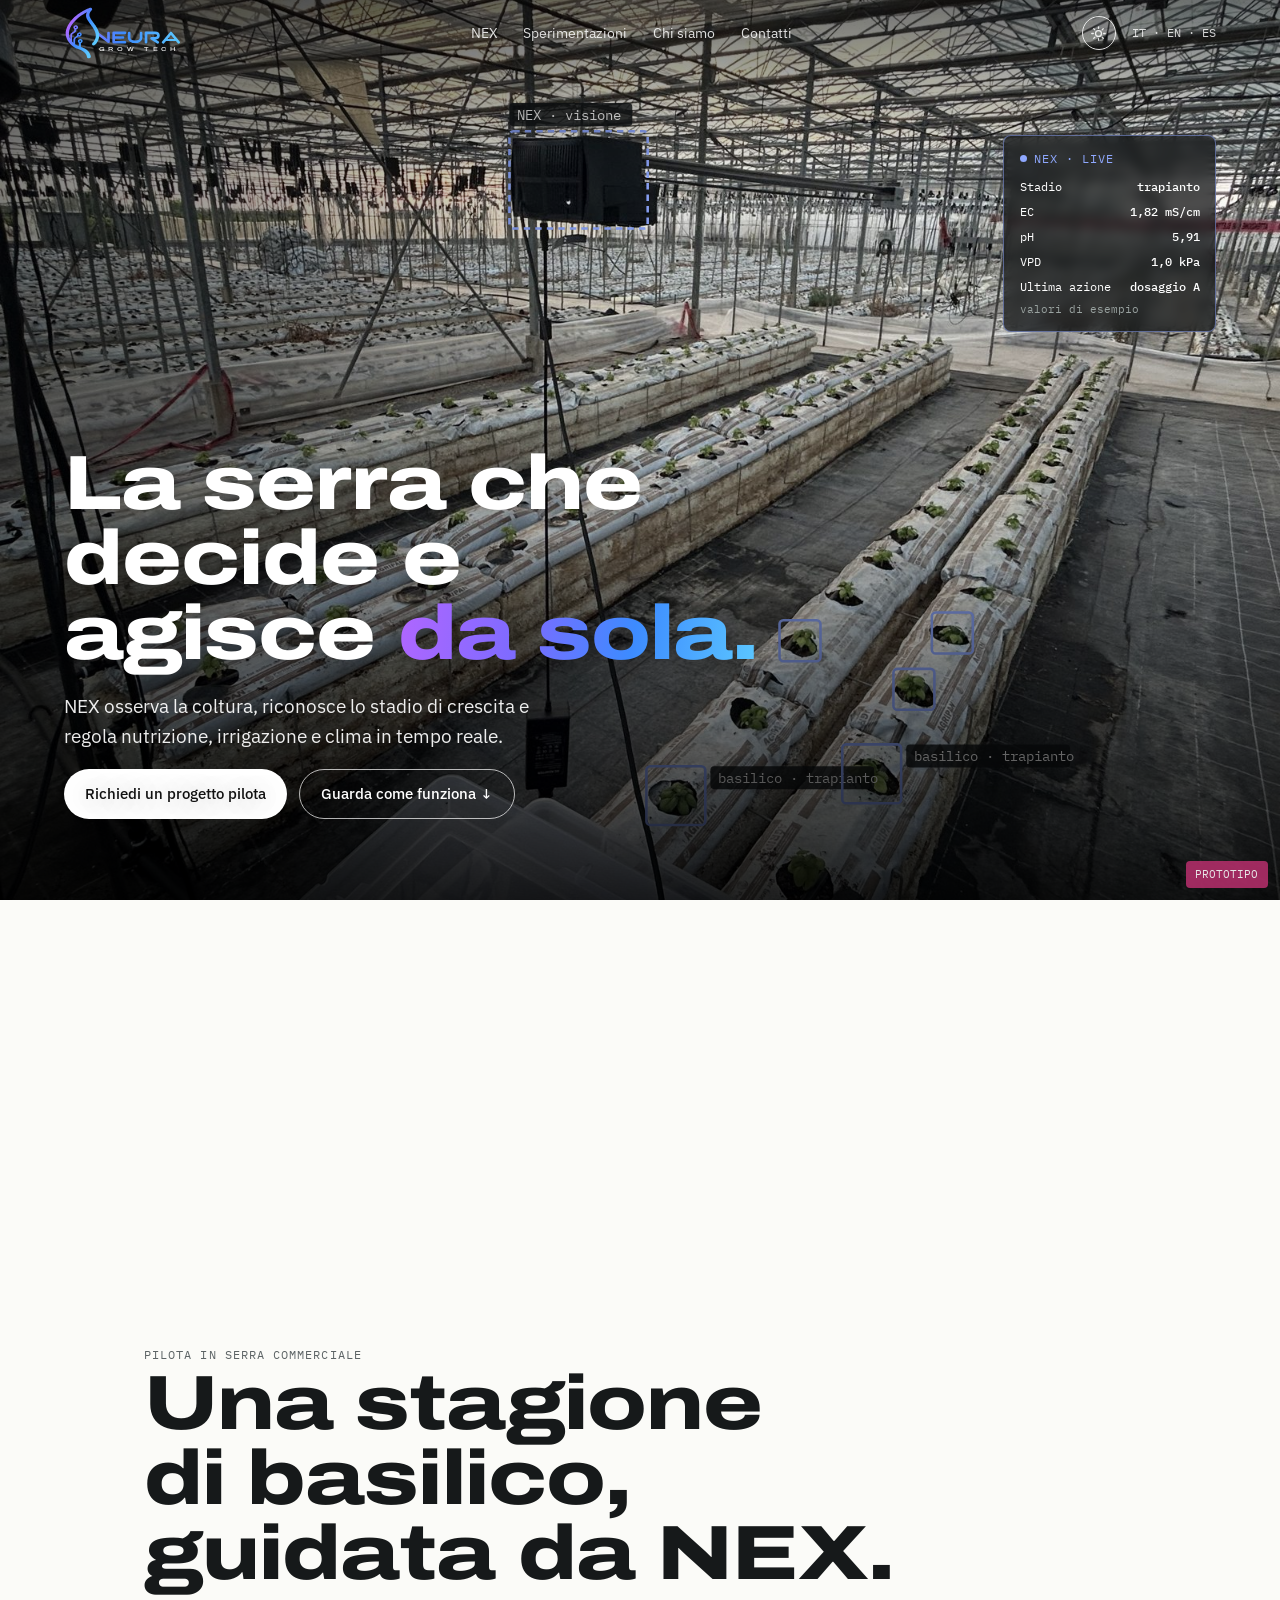
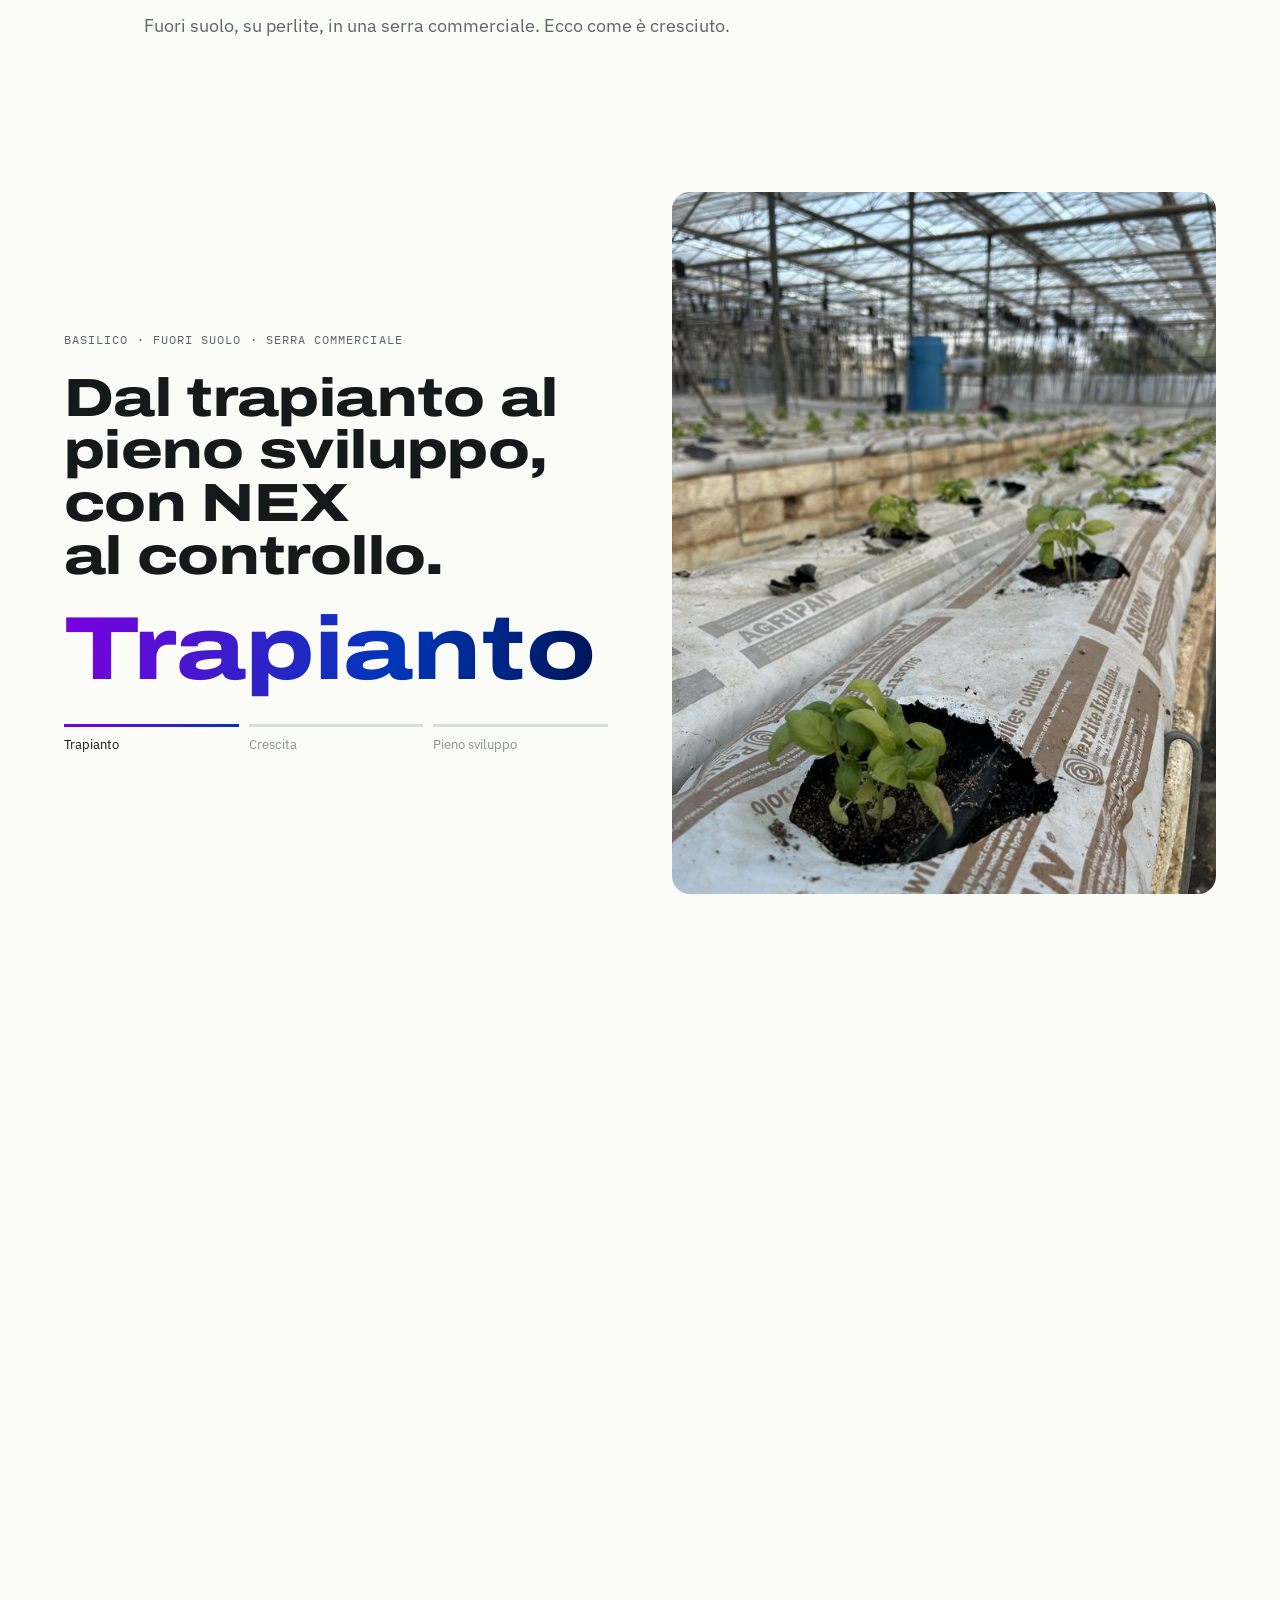
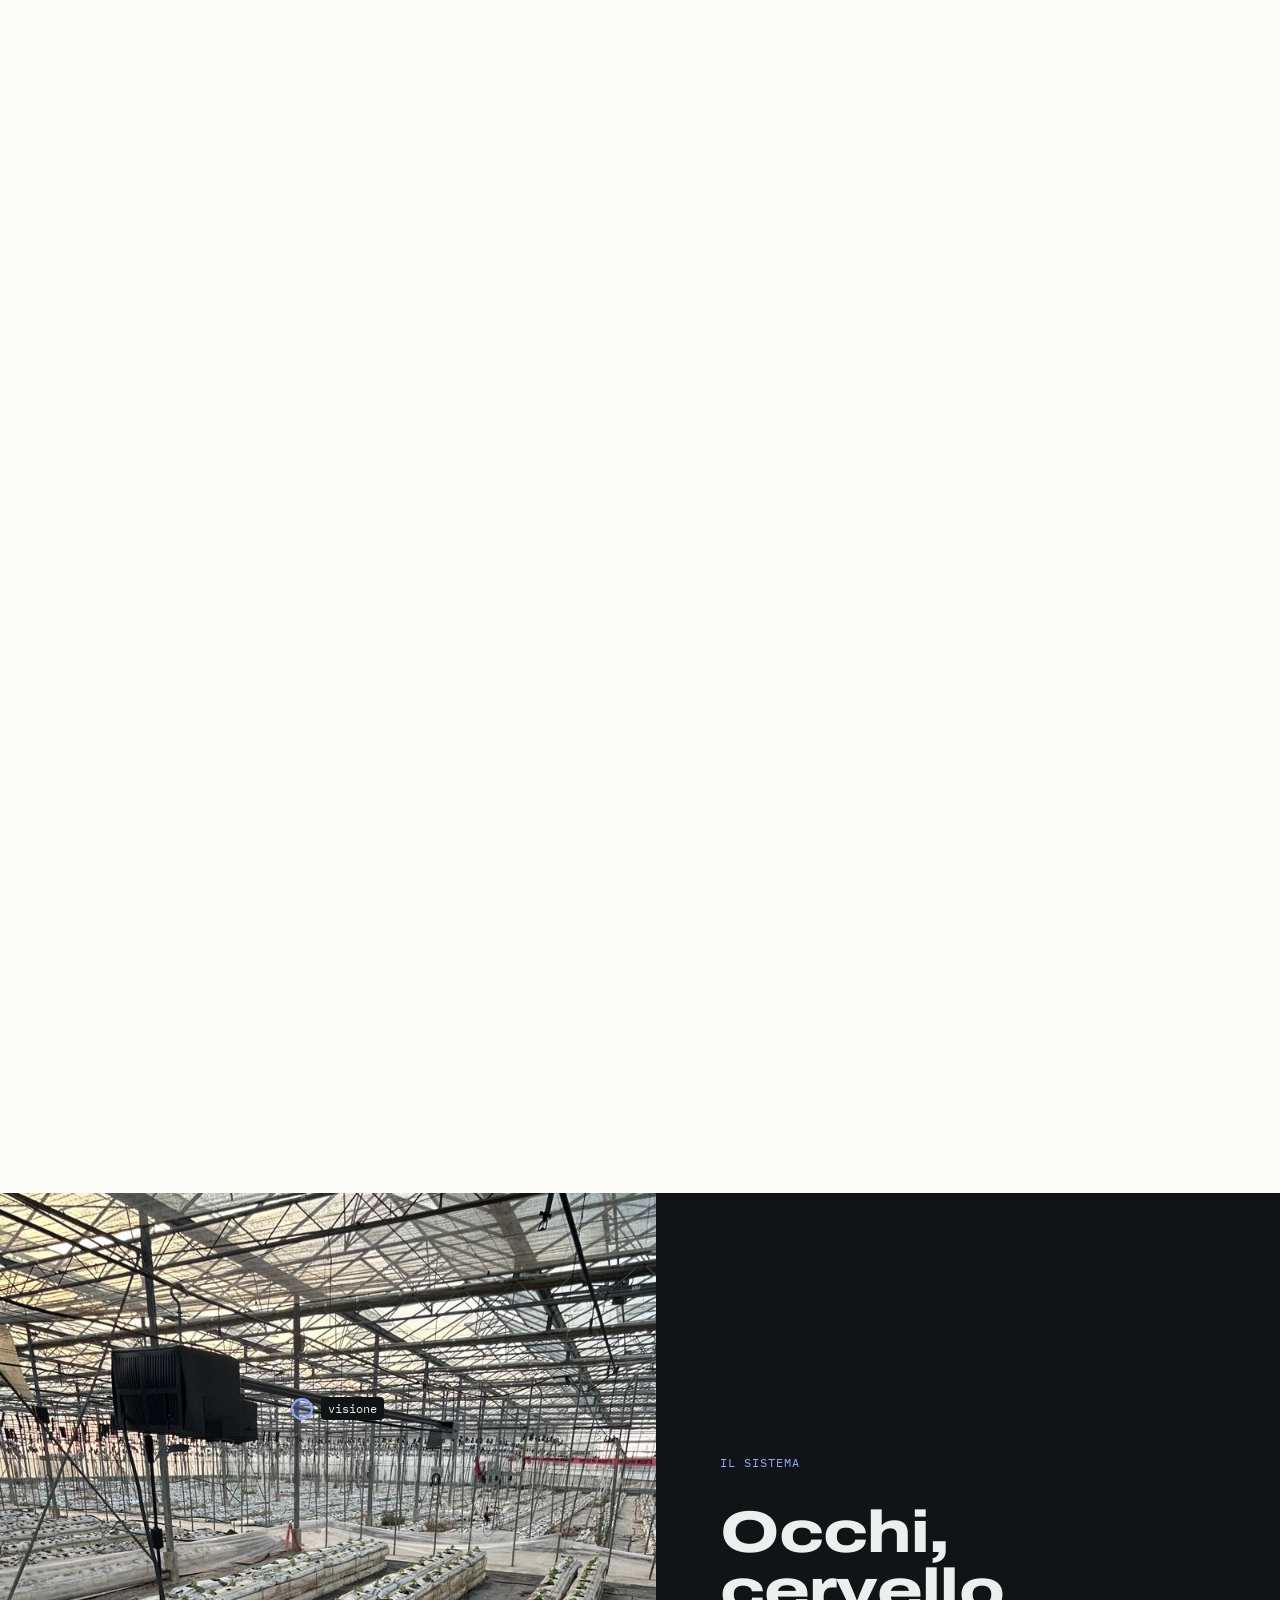
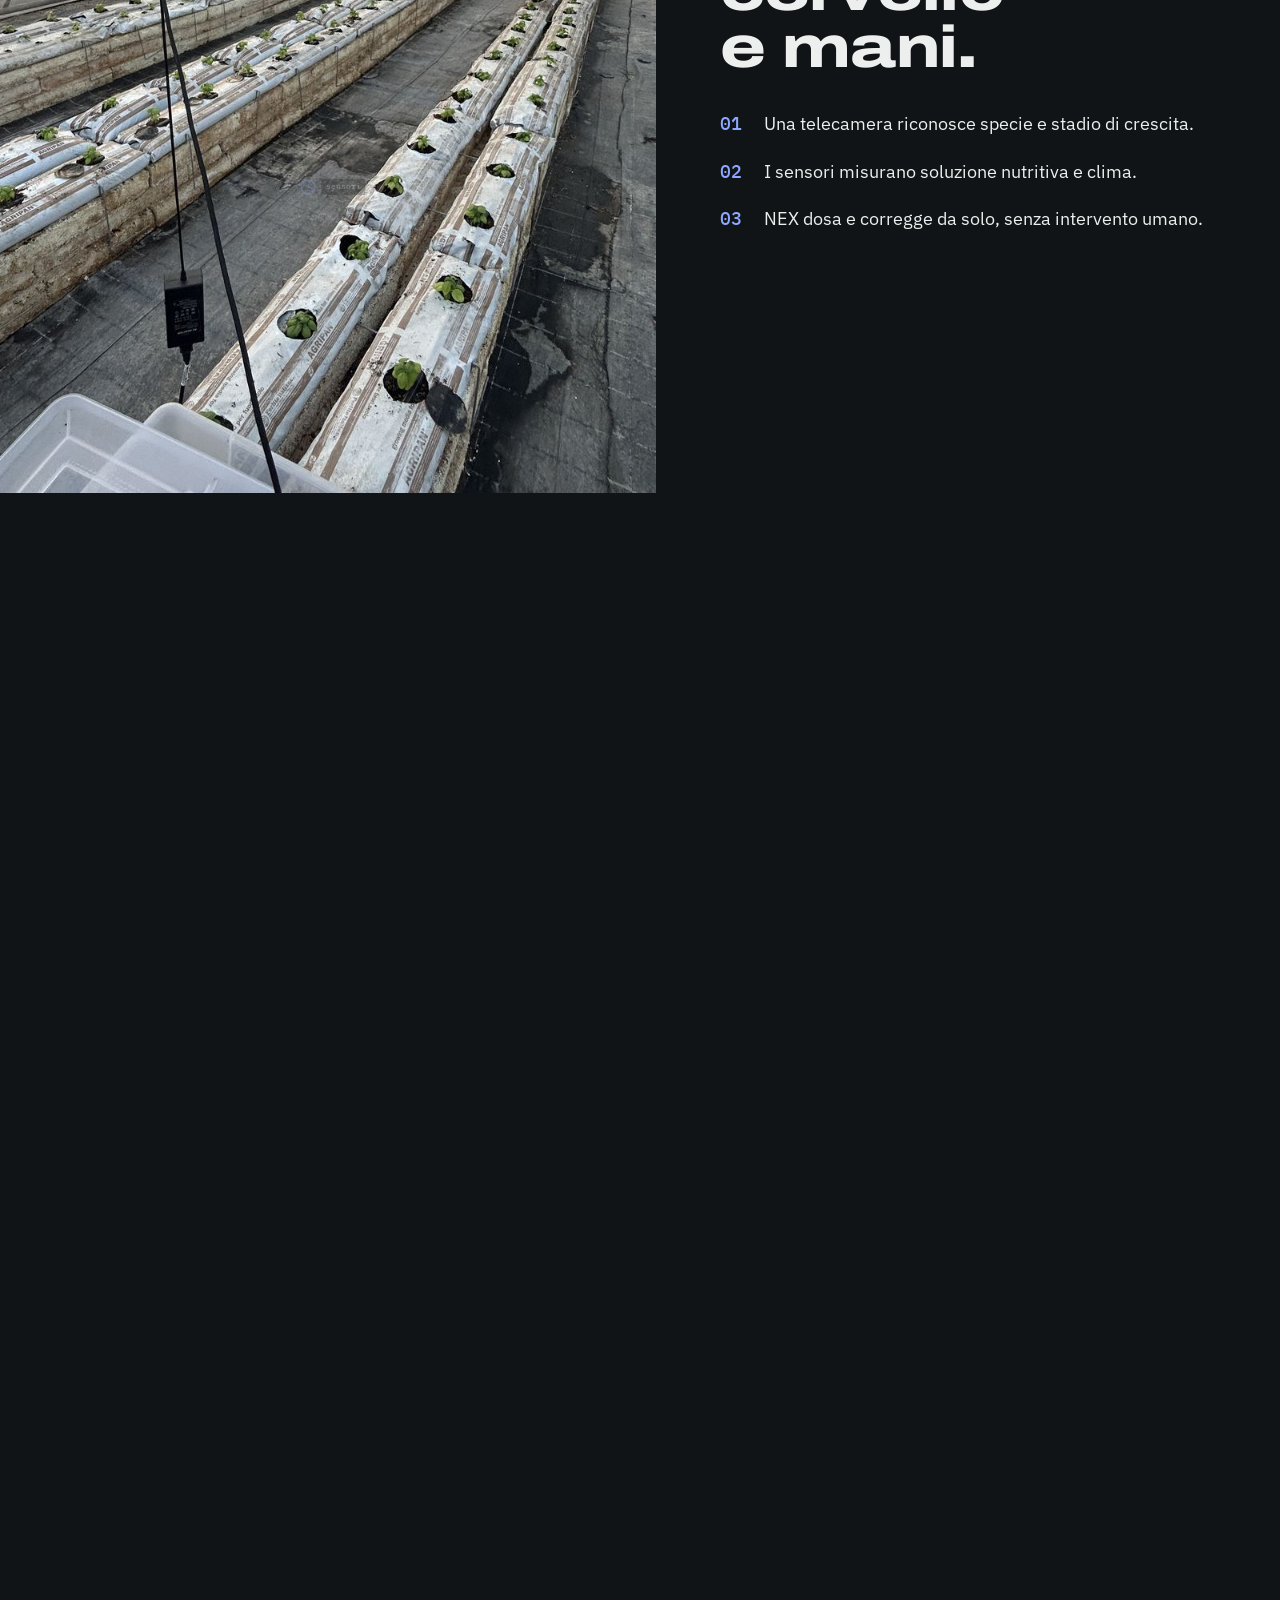
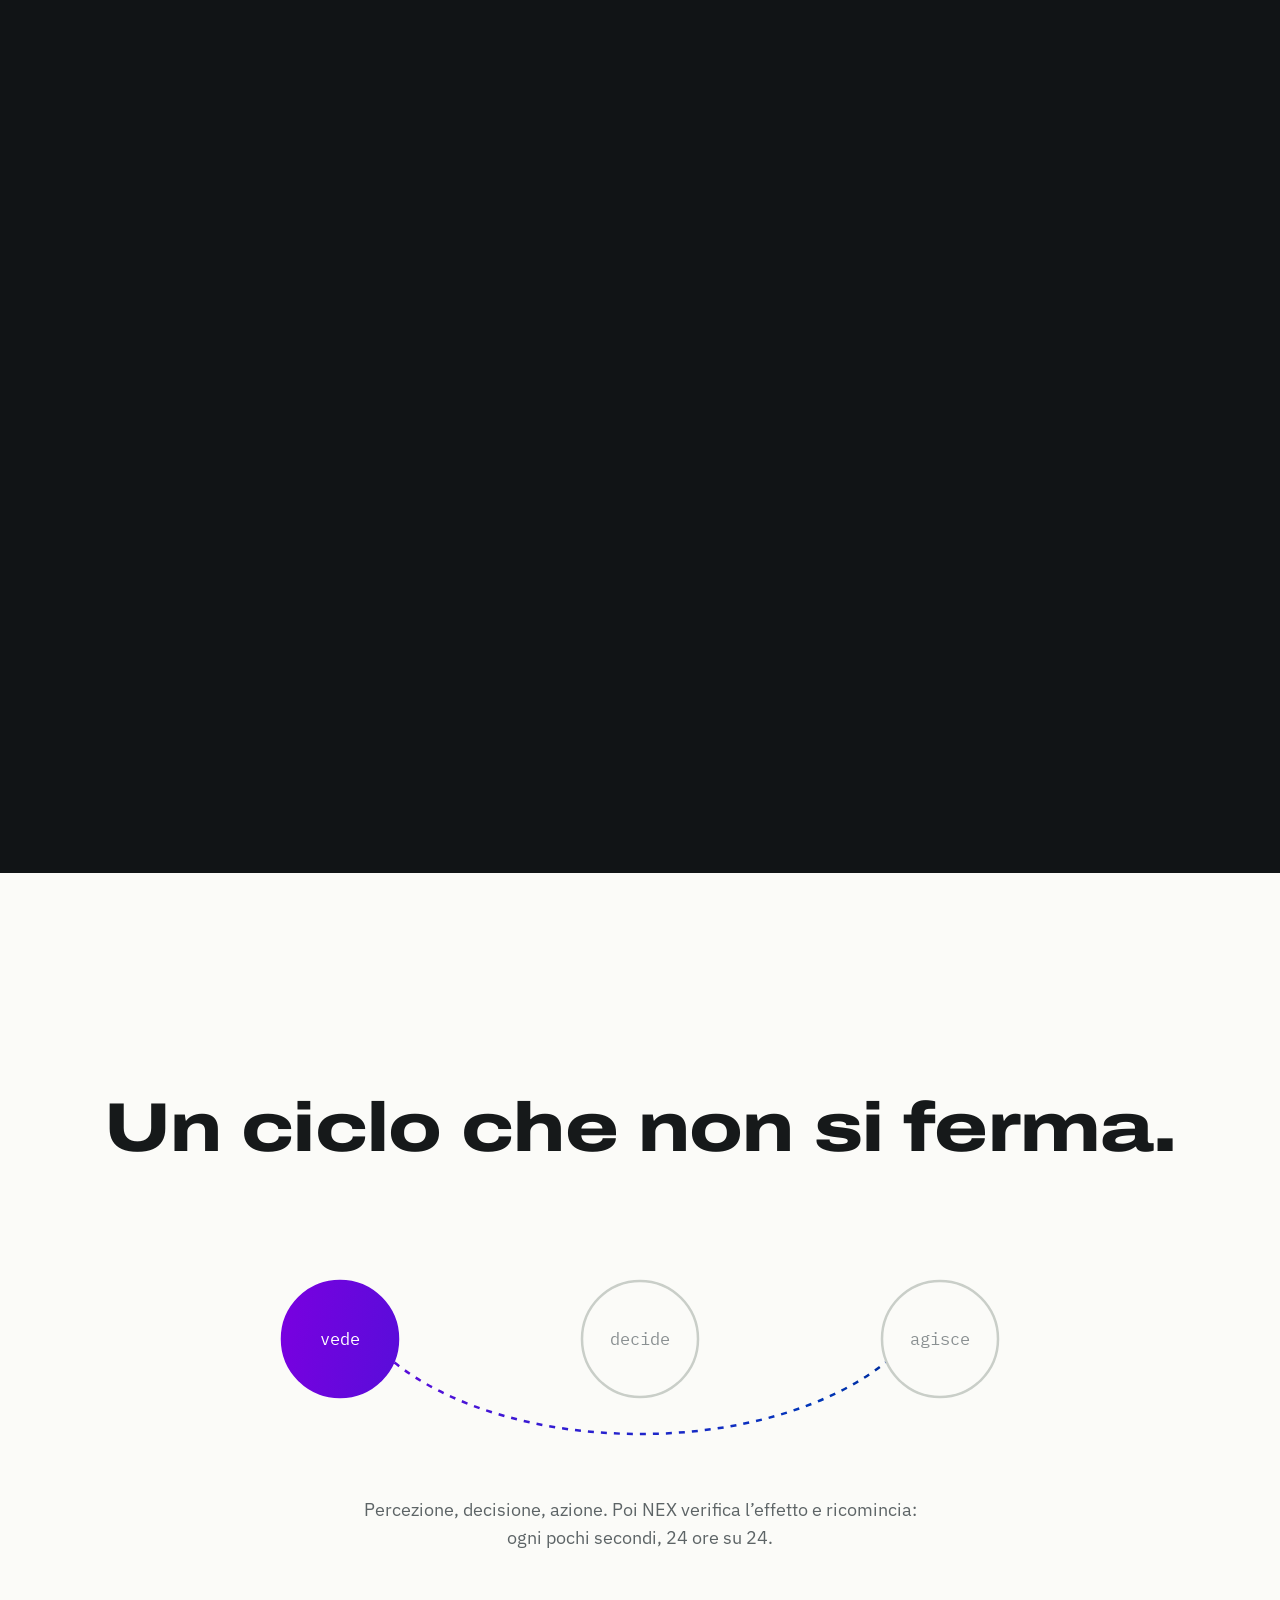
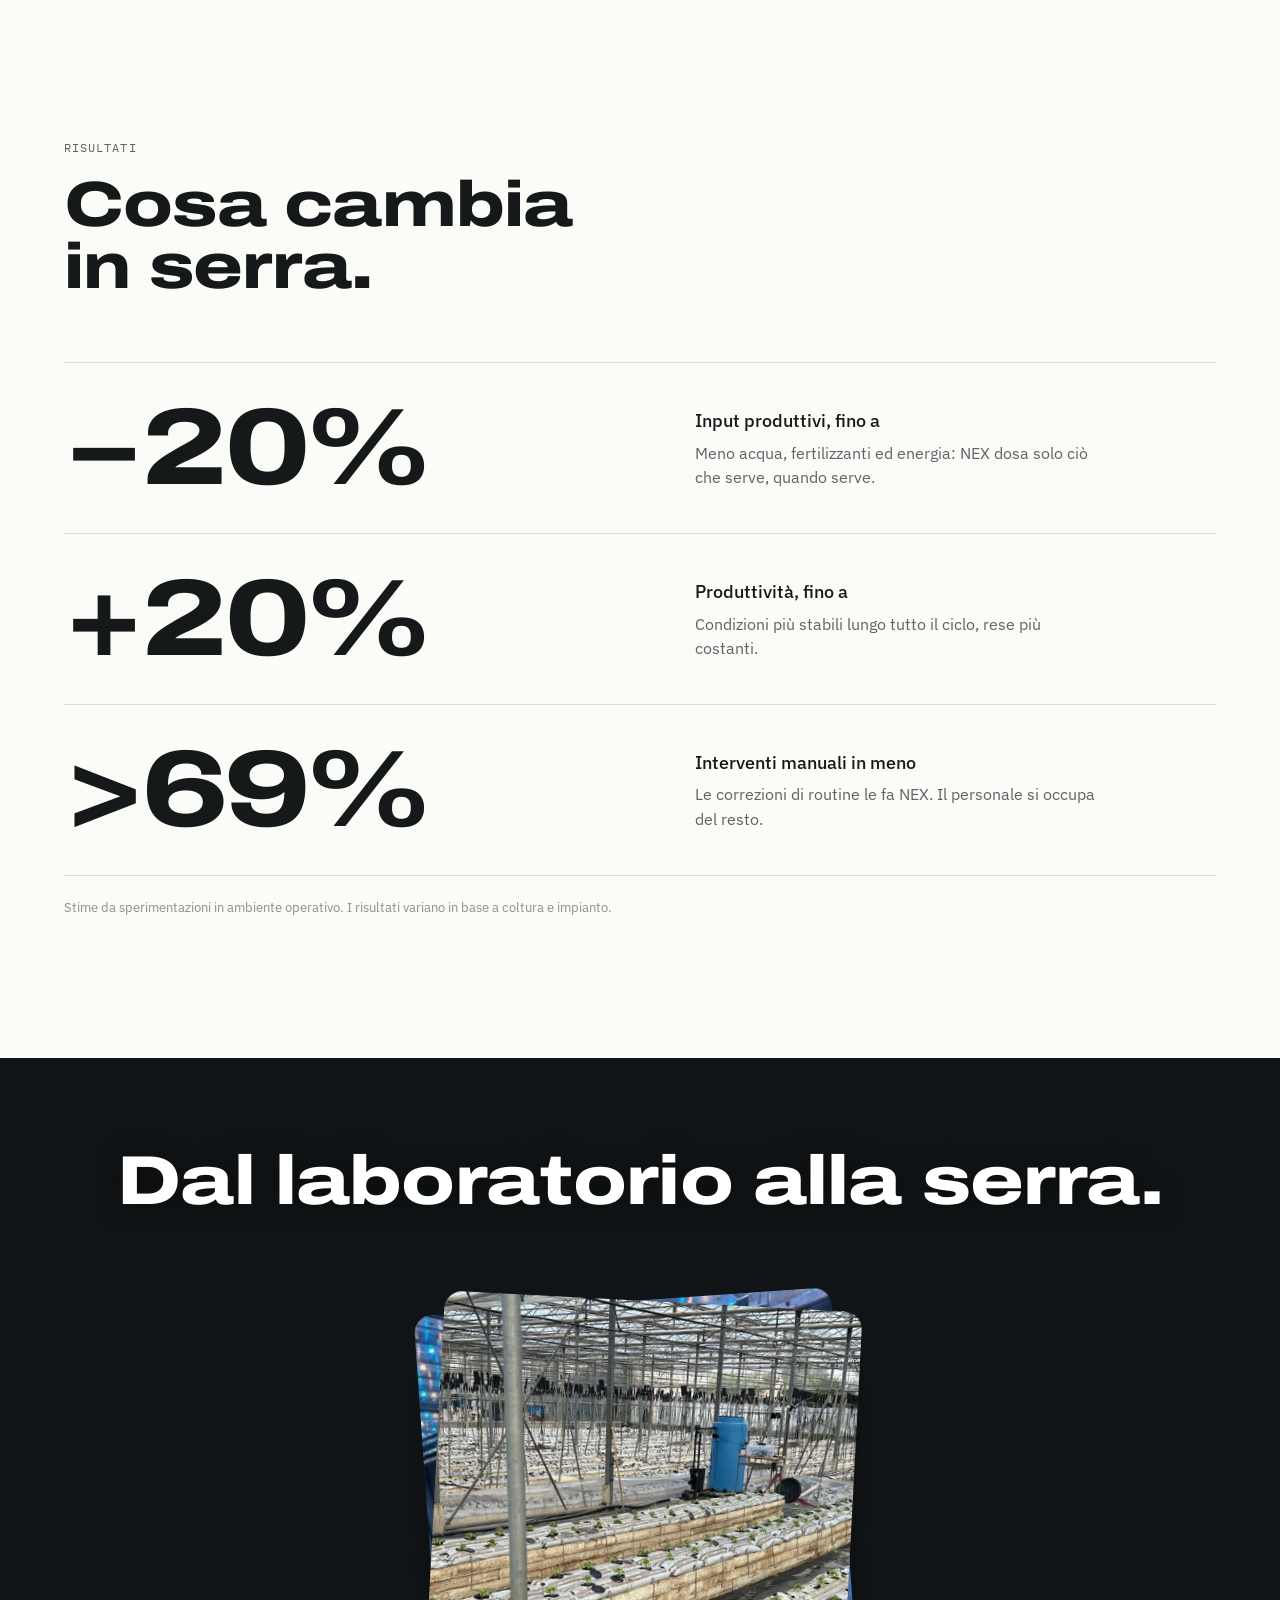
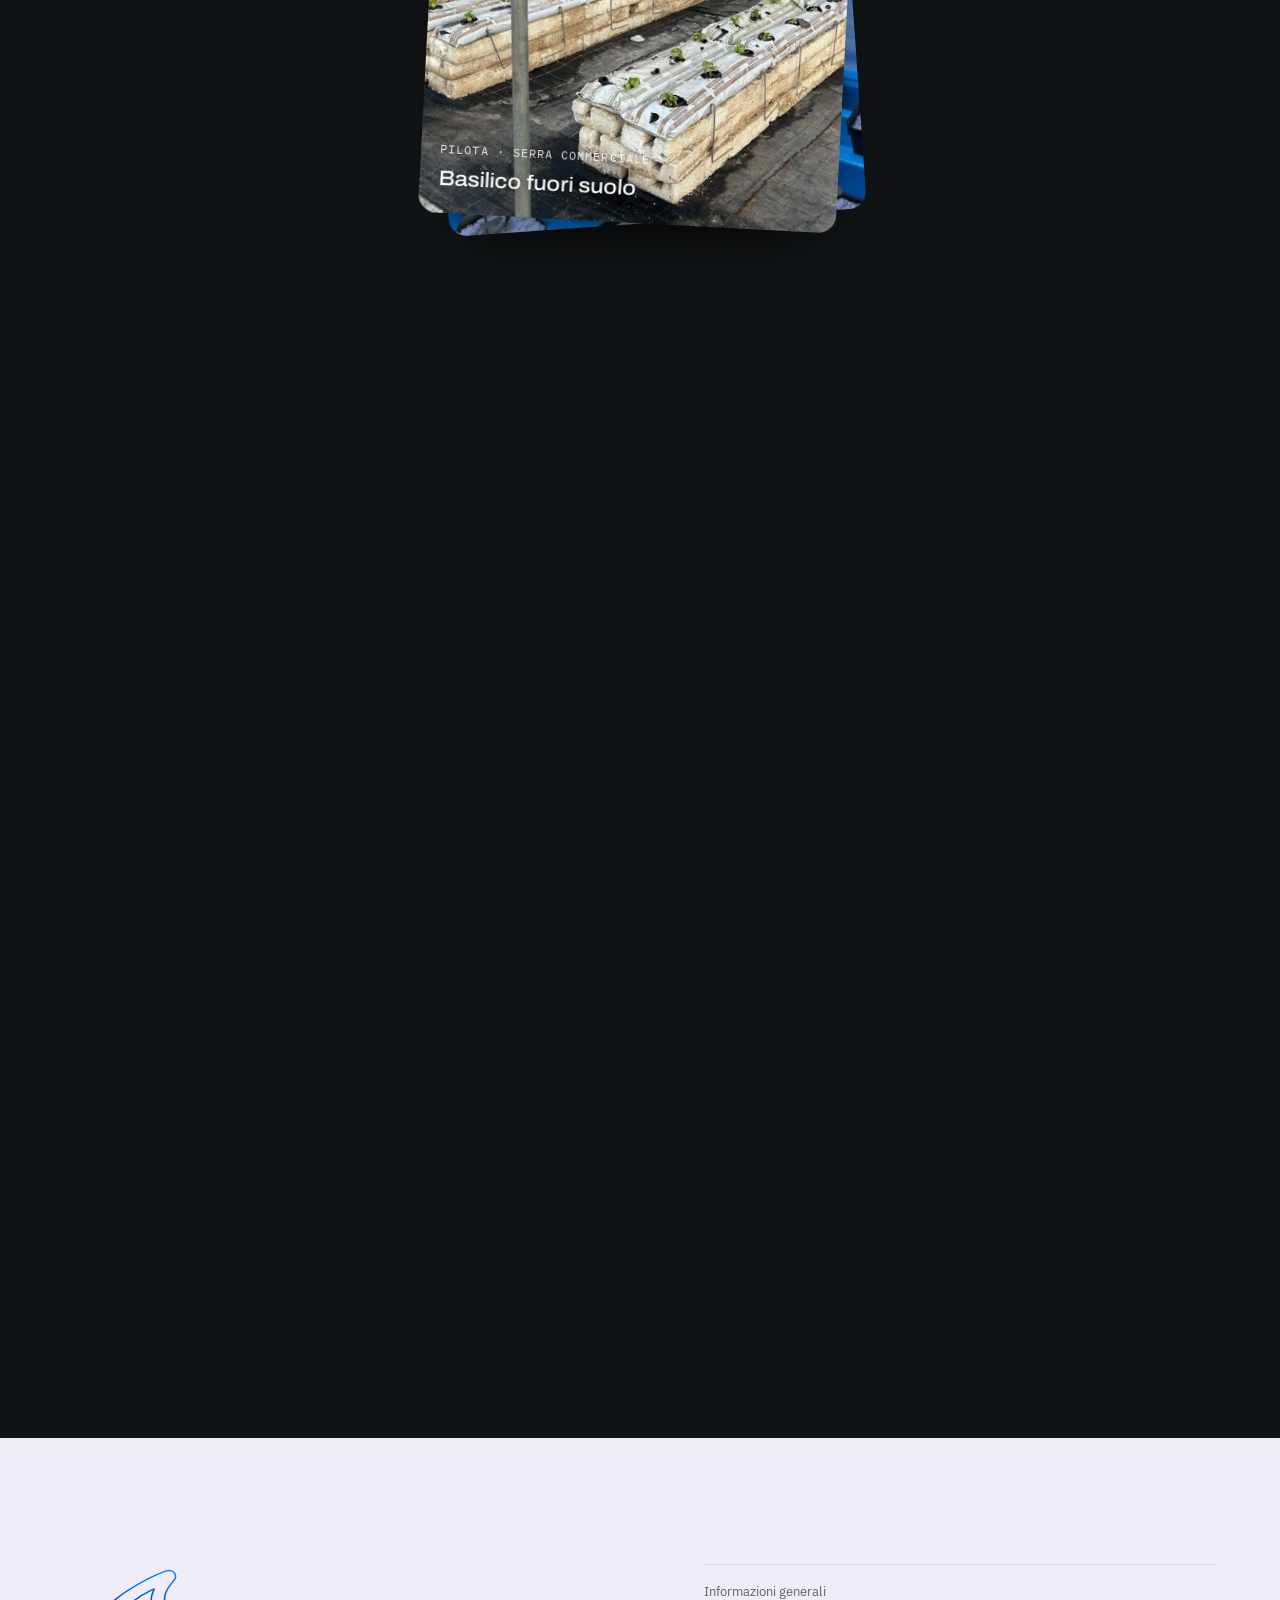
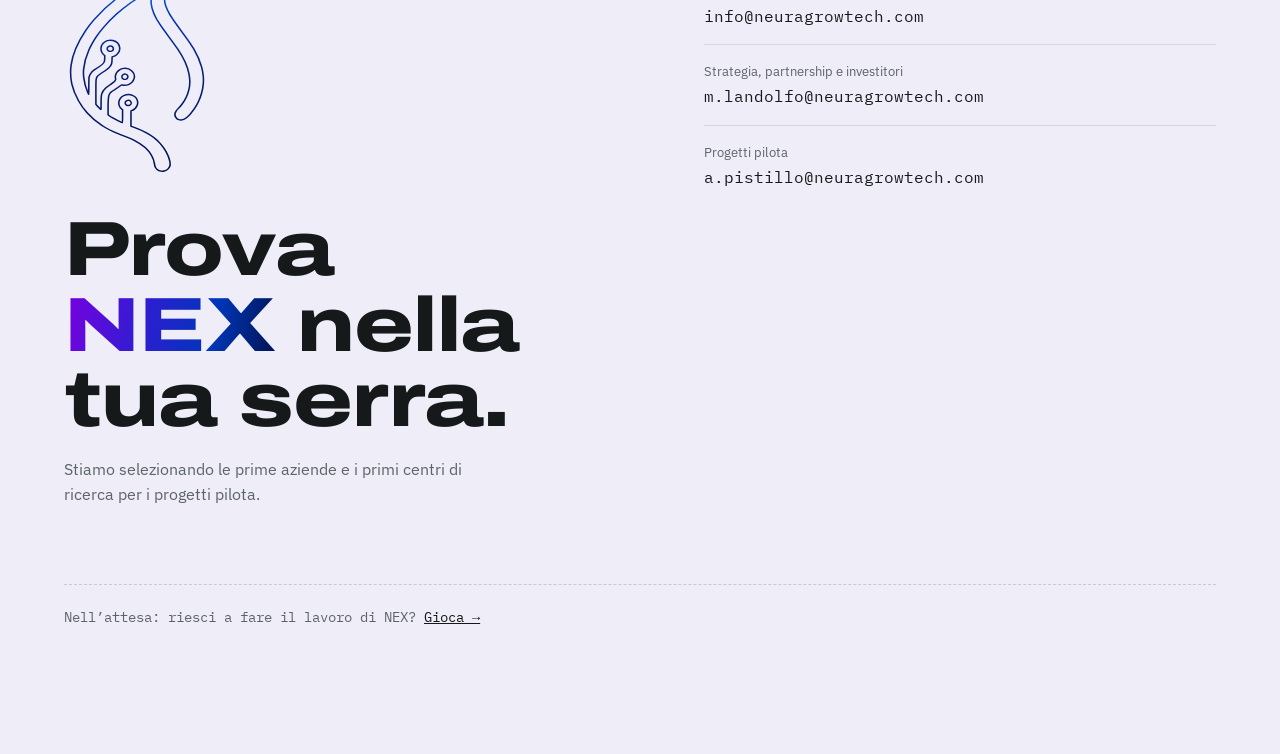
==== commit 81e5ae6e: "Anteprima: N in continuità con la foglia, marchio sfumato nel menu, viola nella foglia in chiusura C" ====
--- a/index.html
+++ b/index.html
@@ -247,6 +247,12 @@
 [data-theme="dark"] .end .gtl{background-image:linear-gradient(100deg,#B266FF 0%,#7C6BFF 35%,#3D8BFF 65%,#5CC8FF 100%)}
 [data-theme="dark"] .end .lkbig .fl{fill:url(#ngt-l)}[data-theme="dark"] .end .lkbig .ln{stroke:url(#ngt-l)}
 [data-theme="dark"] .end .lkbig .wm{stroke:url(#wg)}[data-theme="dark"] .end .lkbig .wmt{fill:url(#wg)}
+
+.nav .brand .lk .ink{color:#fff}
+.nav:not(.solid) .brand .lk g.ink:first-of-type{stroke:url(#wg)}.nav:not(.solid) .brand .lk g.ink+g.ink{fill:url(#wg)}
+[data-theme="dark"] .nav.solid .brand .lk .w{display:inline}[data-theme="dark"] .nav.solid .brand .lk .c{display:none}
+[data-theme="dark"] .nav.solid .brand .lk g.ink:first-of-type{stroke:url(#wg)}[data-theme="dark"] .nav.solid .brand .lk g.ink+g.ink{fill:url(#wg)}
+.end .lkbig .fl2{fill:url(#lkb)}[data-theme="dark"] .end .lkbig .fl2{display:none}
 </style>
 </head>
 <body>
@@ -254,15 +260,15 @@
 <linearGradient id="ngt-a" gradientUnits="userSpaceOnUse" x1="800" y1="100" x2="720" y2="1380"><stop offset="0" stop-color="#0A86F5"/><stop offset=".33" stop-color="#0036B8"/><stop offset=".68" stop-color="#001C72"/><stop offset="1" stop-color="#00124F"/></linearGradient>
 <radialGradient id="ngt-b" gradientUnits="userSpaceOnUse" cx="230" cy="740" r="470"><stop offset="0" stop-color="#7A00E0"/><stop offset=".45" stop-color="#6A06DA" stop-opacity=".85"/><stop offset="1" stop-color="#3010D0" stop-opacity="0"/></radialGradient>
 <linearGradient id="ngt-l" gradientUnits="userSpaceOnUse" x1="250" y1="600" x2="900" y2="900"><stop offset="0" stop-color="#B266FF"/><stop offset=".5" stop-color="#3D8BFF"/><stop offset="1" stop-color="#5CC8FF"/></linearGradient>
-<linearGradient id="lka" gradientUnits="userSpaceOnUse" x1="800" y1="100" x2="720" y2="1380"><stop offset="0" stop-color="#0A86F5"/><stop offset=".33" stop-color="#0036B8"/><stop offset=".68" stop-color="#001C72"/><stop offset="1" stop-color="#00124F"/></linearGradient><radialGradient id="lkb" gradientUnits="userSpaceOnUse" cx="230" cy="740" r="470"><stop offset="0" stop-color="#7A00E0"/><stop offset=".45" stop-color="#6A06DA" stop-opacity=".85"/><stop offset="1" stop-color="#3010D0" stop-opacity="0"/></radialGradient><linearGradient id="wg" gradientUnits="userSpaceOnUse" x1="186" y1="0" x2="750" y2="0"><stop offset="0" stop-color="#B266FF"/><stop offset=".5" stop-color="#3D8BFF"/><stop offset="1" stop-color="#5CC8FF"/></linearGradient></defs></svg>
-
-<nav class="nav gut" id="nav"><a class="brand" href="#hero" aria-label="Neura GrowTech"><svg class="lk" viewBox="186 90 564 262" aria-hidden="true"><path class="w" fill="currentColor" transform="matrix(0.2145 0 0 0.1924 147.35 79.24)" fill-rule="evenodd" d="M735.0 1375.8C725.4 1373.9 718.6 1370.6 712.6 1364.8C708.2 1360.6 705.6 1357.2 703.3 1352.5C699.9 1345.8 698.6 1340.8 697.3 1329.2C695.1 1310.4 690.2 1294.6 680.8 1276.2C670.9 1257.0 659.8 1241.7 644.0 1226.0C625.6 1207.6 605.3 1192.6 579.0 1177.9C566.8 1171.1 553.9 1165.0 529.0 1154.4C504.0 1143.8 500.9 1142.4 489.0 1137.0C475.4 1130.8 449.0 1117.5 439.8 1112.2C427.1 1104.9 409.5 1093.7 402.0 1088.2C400.5 1087.1 397.1 1084.6 394.5 1082.7C366.7 1062.5 335.5 1032.7 312.0 1003.8C294.4 982.1 276.8 954.6 263.1 927.2C245.1 891.3 231.0 851.8 224.7 820.2C219.8 795.0 217.8 774.4 217.9 746.0C217.9 727.3 218.3 719.4 220.5 701.5C228.6 633.4 258.0 555.6 304.7 478.5C314.6 462.3 337.4 429.1 349.7 413.2C389.5 361.8 430.1 319.2 480.7 275.8C494.0 264.5 531.0 235.2 542.8 226.7C576.7 202.2 591.1 192.5 618.8 175.5C655.7 152.8 673.2 142.9 707.5 125.8C733.9 112.6 754.9 103.2 766.0 99.6C772.5 97.5 783.1 96.9 789.7 98.2C799.2 100.3 808.4 107.4 813.2 116.5C821.0 131.4 819.0 147.7 807.7 161.8C775.7 201.4 762.2 227.2 756.2 260.2C755.4 264.3 755.3 267.9 755.3 279.8C755.3 293.8 755.4 294.5 756.9 303.0C762.1 331.9 775.0 361.8 802.1 407.6C813.6 427.1 828.2 449.6 860.2 497.6C883.7 532.7 891.9 545.6 902.7 563.7C913.9 582.6 914.4 583.4 921.0 595.6C944.1 638.9 956.9 671.9 967.4 715.0C971.0 729.6 974.3 751.0 976.1 770.0C976.9 779.2 976.9 813.6 976.1 823.0C974.4 841.7 970.0 867.0 965.7 883.0C961.5 898.5 954.3 919.9 950.0 929.5C949.0 931.8 946.9 936.4 945.5 939.7C941.0 950.0 931.5 967.7 923.6 980.5C910.2 1002.3 891.5 1026.3 880.3 1036.1C870.3 1044.9 859.5 1049.7 849.2 1049.6C843.1 1049.6 838.6 1048.6 833.0 1045.9C829.6 1044.3 827.9 1043.1 824.7 1039.8C812.8 1027.8 811.3 1010.0 820.7 993.1C823.2 988.7 825.4 985.8 832.5 977.7C837.8 971.6 846.9 960.1 851.1 954.5C873.4 924.2 886.7 893.6 894.4 855.2C898.0 837.7 899.9 813.4 899.0 797.2C898.0 778.5 897.0 769.6 894.2 754.5C885.4 705.9 864.6 655.0 830.6 598.9C815.9 574.7 808.0 562.5 777.5 516.8C751.6 478.1 742.6 464.2 729.6 442.6C697.7 390.2 681.7 347.7 678.5 307.3C676.2 278.5 681.4 248.2 693.0 222.4C694.6 218.7 696.0 215.5 696.0 215.3C696.0 214.6 694.1 215.1 691.5 216.6C690.0 217.4 684.6 220.4 679.5 223.1C648.3 240.1 598.4 273.9 564.0 301.2C529.9 328.4 507.1 348.5 480.5 375.0C452.4 403.0 430.3 428.4 403.8 462.9C391.9 478.5 371.4 508.7 363.4 522.5C349.1 547.1 348.2 548.8 340.0 565.2C331.5 582.3 328.3 589.6 321.9 605.5C304.7 648.2 295.1 688.4 291.9 730.5C291.2 740.1 291.7 765.6 292.7 776.5C296.1 810.2 303.0 839.8 315.1 872.0C318.8 881.8 320.9 886.3 321.5 885.7C321.8 885.4 322.0 864.8 322.1 834.0C322.3 783.8 322.3 782.6 323.4 777.8C325.0 770.5 326.7 765.5 330.0 758.7C336.2 745.8 343.3 737.6 357.0 727.9C360.2 725.6 364.8 722.3 367.2 720.5C369.7 718.7 374.0 715.7 376.8 713.8C399.3 698.2 406.8 690.5 410.7 678.2C412.7 672.0 413.0 668.7 413.0 653.5L413.0 639.2L409.0 635.6C403.7 630.7 400.5 626.4 397.2 619.8C390.4 605.7 389.5 593.6 394.3 578.2C394.8 576.9 395.9 574.2 396.9 572.3C404.8 556.5 419.2 545.7 436.7 542.7C443.3 541.5 453.1 542.0 459.4 543.7C480.9 549.6 496.4 567.9 498.5 589.8C499.3 597.6 498.6 603.3 496.2 610.5C492.8 620.5 488.3 627.5 481.1 633.9C474.3 640.0 469.0 643.1 460.6 646.0L455.2 647.8L454.9 663.3C454.6 679.7 454.2 684.1 452.2 691.2C449.2 702.0 444.2 709.9 434.1 720.1C426.1 728.0 420.2 732.6 395.2 750.3C377.2 763.0 373.1 767.0 368.9 775.5C362.5 788.2 362.5 788.9 362.5 878.7L362.5 949.8L363.9 952.0C368.7 959.4 389.7 983.0 391.5 983.0C391.8 983.0 392.0 980.2 392.0 975.4C392.0 971.2 392.1 953.0 392.2 935.0C392.4 899.3 392.6 897.1 395.5 885.3C398.9 871.7 406.0 859.4 417.1 847.8C421.8 842.8 422.5 842.3 447.0 822.7C456.2 815.4 465.1 808.1 466.7 806.6C470.6 802.8 473.3 798.6 474.6 794.4L475.6 790.9L474.6 784.6C473.3 777.1 473.2 774.1 474.3 767.8C476.8 752.1 484.8 739.2 497.5 730.6C505.1 725.3 511.6 722.7 520.7 721.2C538.3 718.4 555.0 723.9 568.1 737.0C580.8 749.7 585.6 769.8 580.3 788.0C575.9 803.3 563.6 817.5 549.3 824.0C538.9 828.7 525.4 830.0 514.2 827.3C512.6 826.9 510.7 826.5 510.1 826.5C509.4 826.5 505.7 829.2 500.1 833.6C489.7 842.0 485.9 844.9 467.2 858.8C459.6 864.5 452.2 870.0 450.8 870.9C445.9 874.6 440.4 882.7 437.8 890.0C432.9 903.7 431.9 919.4 432.1 976.6L432.2 1016.4L433.5 1017.7C437.2 1021.7 458.5 1036.5 472.5 1044.7C477.0 1047.4 481.8 1050.2 483.0 1051.0C486.4 1053.1 504.2 1062.6 509.1 1065.0C511.6 1066.3 513.7 1067.0 514.2 1066.8C514.9 1066.6 515.0 1063.0 515.0 1026.0L515.0 985.4L509.6 980.1C501.8 972.4 497.7 965.6 495.3 956.4C492.6 946.3 492.6 937.6 495.3 927.5C497.7 918.2 503.9 907.9 510.6 901.7C514.3 898.4 520.8 894.0 524.3 892.5C541.0 885.2 556.5 885.2 571.8 892.7C577.2 895.4 584.3 900.3 587.3 903.6C589.7 906.1 594.4 912.9 596.0 916.0C598.9 921.7 601.5 933.0 601.5 939.9C601.5 943.3 600.1 951.0 598.6 955.8C593.9 970.7 581.2 984.8 567.2 990.3L563.2 991.9L563.1 1040.7L563.0 1089.6L565.6 1090.7C567.1 1091.4 574.2 1094.4 581.4 1097.5C613.3 1111.0 628.4 1118.4 649.0 1130.4C681.5 1149.4 709.4 1173.2 729.5 1199.2C740.0 1212.7 744.4 1219.0 752.8 1233.0C776.9 1272.5 791.1 1319.3 785.7 1341.4C784.1 1348.4 780.2 1355.8 775.0 1361.6C770.0 1367.3 760.5 1373.0 752.8 1375.0C747.7 1376.3 739.4 1376.7 735.0 1375.8ZM554.3 956.3C557.9 954.7 561.2 951.5 562.9 948.1C564.0 945.7 564.2 944.6 564.2 941.0C564.2 937.4 564.1 936.3 562.8 933.9C561.1 930.4 557.3 926.9 553.6 925.5C551.8 924.8 549.7 924.5 547.1 924.5C543.7 924.5 542.7 924.7 540.1 926.0C536.2 928.0 532.4 932.1 531.2 935.6C530.0 939.3 530.4 945.4 532.1 948.8C534.3 953.0 538.9 956.5 543.7 957.5C546.7 958.1 551.4 957.6 554.3 956.3ZM535.3 789.6C539.4 787.6 541.7 785.5 543.5 781.8C545.6 777.5 545.9 774.1 544.6 769.6C542.6 763.3 538.6 759.4 532.0 757.7C528.1 756.7 524.2 757.3 519.9 759.6C508.3 765.7 508.0 782.7 519.3 788.9C524.8 791.9 529.9 792.1 535.3 789.6ZM452.3 610.8C460.1 607.2 463.9 598.3 461.3 589.9C457.6 578.2 442.1 574.4 432.9 583.0C428.2 587.3 426.2 595.6 428.5 601.6C430.3 606.3 434.3 610.2 439.2 611.8C442.5 612.9 448.8 612.4 452.3 610.8Z"/><path class="c" fill="url(#lka)" transform="matrix(0.2145 0 0 0.1924 147.35 79.24)" fill-rule="evenodd" d="M735.0 1375.8C725.4 1373.9 718.6 1370.6 712.6 1364.8C708.2 1360.6 705.6 1357.2 703.3 1352.5C699.9 1345.8 698.6 1340.8 697.3 1329.2C695.1 1310.4 690.2 1294.6 680.8 1276.2C670.9 1257.0 659.8 1241.7 644.0 1226.0C625.6 1207.6 605.3 1192.6 579.0 1177.9C566.8 1171.1 553.9 1165.0 529.0 1154.4C504.0 1143.8 500.9 1142.4 489.0 1137.0C475.4 1130.8 449.0 1117.5 439.8 1112.2C427.1 1104.9 409.5 1093.7 402.0 1088.2C400.5 1087.1 397.1 1084.6 394.5 1082.7C366.7 1062.5 335.5 1032.7 312.0 1003.8C294.4 982.1 276.8 954.6 263.1 927.2C245.1 891.3 231.0 851.8 224.7 820.2C219.8 795.0 217.8 774.4 217.9 746.0C217.9 727.3 218.3 719.4 220.5 701.5C228.6 633.4 258.0 555.6 304.7 478.5C314.6 462.3 337.4 429.1 349.7 413.2C389.5 361.8 430.1 319.2 480.7 275.8C494.0 264.5 531.0 235.2 542.8 226.7C576.7 202.2 591.1 192.5 618.8 175.5C655.7 152.8 673.2 142.9 707.5 125.8C733.9 112.6 754.9 103.2 766.0 99.6C772.5 97.5 783.1 96.9 789.7 98.2C799.2 100.3 808.4 107.4 813.2 116.5C821.0 131.4 819.0 147.7 807.7 161.8C775.7 201.4 762.2 227.2 756.2 260.2C755.4 264.3 755.3 267.9 755.3 279.8C755.3 293.8 755.4 294.5 756.9 303.0C762.1 331.9 775.0 361.8 802.1 407.6C813.6 427.1 828.2 449.6 860.2 497.6C883.7 532.7 891.9 545.6 902.7 563.7C913.9 582.6 914.4 583.4 921.0 595.6C944.1 638.9 956.9 671.9 967.4 715.0C971.0 729.6 974.3 751.0 976.1 770.0C976.9 779.2 976.9 813.6 976.1 823.0C974.4 841.7 970.0 867.0 965.7 883.0C961.5 898.5 954.3 919.9 950.0 929.5C949.0 931.8 946.9 936.4 945.5 939.7C941.0 950.0 931.5 967.7 923.6 980.5C910.2 1002.3 891.5 1026.3 880.3 1036.1C870.3 1044.9 859.5 1049.7 849.2 1049.6C843.1 1049.6 838.6 1048.6 833.0 1045.9C829.6 1044.3 827.9 1043.1 824.7 1039.8C812.8 1027.8 811.3 1010.0 820.7 993.1C823.2 988.7 825.4 985.8 832.5 977.7C837.8 971.6 846.9 960.1 851.1 954.5C873.4 924.2 886.7 893.6 894.4 855.2C898.0 837.7 899.9 813.4 899.0 797.2C898.0 778.5 897.0 769.6 894.2 754.5C885.4 705.9 864.6 655.0 830.6 598.9C815.9 574.7 808.0 562.5 777.5 516.8C751.6 478.1 742.6 464.2 729.6 442.6C697.7 390.2 681.7 347.7 678.5 307.3C676.2 278.5 681.4 248.2 693.0 222.4C694.6 218.7 696.0 215.5 696.0 215.3C696.0 214.6 694.1 215.1 691.5 216.6C690.0 217.4 684.6 220.4 679.5 223.1C648.3 240.1 598.4 273.9 564.0 301.2C529.9 328.4 507.1 348.5 480.5 375.0C452.4 403.0 430.3 428.4 403.8 462.9C391.9 478.5 371.4 508.7 363.4 522.5C349.1 547.1 348.2 548.8 340.0 565.2C331.5 582.3 328.3 589.6 321.9 605.5C304.7 648.2 295.1 688.4 291.9 730.5C291.2 740.1 291.7 765.6 292.7 776.5C296.1 810.2 303.0 839.8 315.1 872.0C318.8 881.8 320.9 886.3 321.5 885.7C321.8 885.4 322.0 864.8 322.1 834.0C322.3 783.8 322.3 782.6 323.4 777.8C325.0 770.5 326.7 765.5 330.0 758.7C336.2 745.8 343.3 737.6 357.0 727.9C360.2 725.6 364.8 722.3 367.2 720.5C369.7 718.7 374.0 715.7 376.8 713.8C399.3 698.2 406.8 690.5 410.7 678.2C412.7 672.0 413.0 668.7 413.0 653.5L413.0 639.2L409.0 635.6C403.7 630.7 400.5 626.4 397.2 619.8C390.4 605.7 389.5 593.6 394.3 578.2C394.8 576.9 395.9 574.2 396.9 572.3C404.8 556.5 419.2 545.7 436.7 542.7C443.3 541.5 453.1 542.0 459.4 543.7C480.9 549.6 496.4 567.9 498.5 589.8C499.3 597.6 498.6 603.3 496.2 610.5C492.8 620.5 488.3 627.5 481.1 633.9C474.3 640.0 469.0 643.1 460.6 646.0L455.2 647.8L454.9 663.3C454.6 679.7 454.2 684.1 452.2 691.2C449.2 702.0 444.2 709.9 434.1 720.1C426.1 728.0 420.2 732.6 395.2 750.3C377.2 763.0 373.1 767.0 368.9 775.5C362.5 788.2 362.5 788.9 362.5 878.7L362.5 949.8L363.9 952.0C368.7 959.4 389.7 983.0 391.5 983.0C391.8 983.0 392.0 980.2 392.0 975.4C392.0 971.2 392.1 953.0 392.2 935.0C392.4 899.3 392.6 897.1 395.5 885.3C398.9 871.7 406.0 859.4 417.1 847.8C421.8 842.8 422.5 842.3 447.0 822.7C456.2 815.4 465.1 808.1 466.7 806.6C470.6 802.8 473.3 798.6 474.6 794.4L475.6 790.9L474.6 784.6C473.3 777.1 473.2 774.1 474.3 767.8C476.8 752.1 484.8 739.2 497.5 730.6C505.1 725.3 511.6 722.7 520.7 721.2C538.3 718.4 555.0 723.9 568.1 737.0C580.8 749.7 585.6 769.8 580.3 788.0C575.9 803.3 563.6 817.5 549.3 824.0C538.9 828.7 525.4 830.0 514.2 827.3C512.6 826.9 510.7 826.5 510.1 826.5C509.4 826.5 505.7 829.2 500.1 833.6C489.7 842.0 485.9 844.9 467.2 858.8C459.6 864.5 452.2 870.0 450.8 870.9C445.9 874.6 440.4 882.7 437.8 890.0C432.9 903.7 431.9 919.4 432.1 976.6L432.2 1016.4L433.5 1017.7C437.2 1021.7 458.5 1036.5 472.5 1044.7C477.0 1047.4 481.8 1050.2 483.0 1051.0C486.4 1053.1 504.2 1062.6 509.1 1065.0C511.6 1066.3 513.7 1067.0 514.2 1066.8C514.9 1066.6 515.0 1063.0 515.0 1026.0L515.0 985.4L509.6 980.1C501.8 972.4 497.7 965.6 495.3 956.4C492.6 946.3 492.6 937.6 495.3 927.5C497.7 918.2 503.9 907.9 510.6 901.7C514.3 898.4 520.8 894.0 524.3 892.5C541.0 885.2 556.5 885.2 571.8 892.7C577.2 895.4 584.3 900.3 587.3 903.6C589.7 906.1 594.4 912.9 596.0 916.0C598.9 921.7 601.5 933.0 601.5 939.9C601.5 943.3 600.1 951.0 598.6 955.8C593.9 970.7 581.2 984.8 567.2 990.3L563.2 991.9L563.1 1040.7L563.0 1089.6L565.6 1090.7C567.1 1091.4 574.2 1094.4 581.4 1097.5C613.3 1111.0 628.4 1118.4 649.0 1130.4C681.5 1149.4 709.4 1173.2 729.5 1199.2C740.0 1212.7 744.4 1219.0 752.8 1233.0C776.9 1272.5 791.1 1319.3 785.7 1341.4C784.1 1348.4 780.2 1355.8 775.0 1361.6C770.0 1367.3 760.5 1373.0 752.8 1375.0C747.7 1376.3 739.4 1376.7 735.0 1375.8ZM554.3 956.3C557.9 954.7 561.2 951.5 562.9 948.1C564.0 945.7 564.2 944.6 564.2 941.0C564.2 937.4 564.1 936.3 562.8 933.9C561.1 930.4 557.3 926.9 553.6 925.5C551.8 924.8 549.7 924.5 547.1 924.5C543.7 924.5 542.7 924.7 540.1 926.0C536.2 928.0 532.4 932.1 531.2 935.6C530.0 939.3 530.4 945.4 532.1 948.8C534.3 953.0 538.9 956.5 543.7 957.5C546.7 958.1 551.4 957.6 554.3 956.3ZM535.3 789.6C539.4 787.6 541.7 785.5 543.5 781.8C545.6 777.5 545.9 774.1 544.6 769.6C542.6 763.3 538.6 759.4 532.0 757.7C528.1 756.7 524.2 757.3 519.9 759.6C508.3 765.7 508.0 782.7 519.3 788.9C524.8 791.9 529.9 792.1 535.3 789.6ZM452.3 610.8C460.1 607.2 463.9 598.3 461.3 589.9C457.6 578.2 442.1 574.4 432.9 583.0C428.2 587.3 426.2 595.6 428.5 601.6C430.3 606.3 434.3 610.2 439.2 611.8C442.5 612.9 448.8 612.4 452.3 610.8Z"/><path class="c" fill="url(#lkb)" transform="matrix(0.2145 0 0 0.1924 147.35 79.24)" fill-rule="evenodd" d="M735.0 1375.8C725.4 1373.9 718.6 1370.6 712.6 1364.8C708.2 1360.6 705.6 1357.2 703.3 1352.5C699.9 1345.8 698.6 1340.8 697.3 1329.2C695.1 1310.4 690.2 1294.6 680.8 1276.2C670.9 1257.0 659.8 1241.7 644.0 1226.0C625.6 1207.6 605.3 1192.6 579.0 1177.9C566.8 1171.1 553.9 1165.0 529.0 1154.4C504.0 1143.8 500.9 1142.4 489.0 1137.0C475.4 1130.8 449.0 1117.5 439.8 1112.2C427.1 1104.9 409.5 1093.7 402.0 1088.2C400.5 1087.1 397.1 1084.6 394.5 1082.7C366.7 1062.5 335.5 1032.7 312.0 1003.8C294.4 982.1 276.8 954.6 263.1 927.2C245.1 891.3 231.0 851.8 224.7 820.2C219.8 795.0 217.8 774.4 217.9 746.0C217.9 727.3 218.3 719.4 220.5 701.5C228.6 633.4 258.0 555.6 304.7 478.5C314.6 462.3 337.4 429.1 349.7 413.2C389.5 361.8 430.1 319.2 480.7 275.8C494.0 264.5 531.0 235.2 542.8 226.7C576.7 202.2 591.1 192.5 618.8 175.5C655.7 152.8 673.2 142.9 707.5 125.8C733.9 112.6 754.9 103.2 766.0 99.6C772.5 97.5 783.1 96.9 789.7 98.2C799.2 100.3 808.4 107.4 813.2 116.5C821.0 131.4 819.0 147.7 807.7 161.8C775.7 201.4 762.2 227.2 756.2 260.2C755.4 264.3 755.3 267.9 755.3 279.8C755.3 293.8 755.4 294.5 756.9 303.0C762.1 331.9 775.0 361.8 802.1 407.6C813.6 427.1 828.2 449.6 860.2 497.6C883.7 532.7 891.9 545.6 902.7 563.7C913.9 582.6 914.4 583.4 921.0 595.6C944.1 638.9 956.9 671.9 967.4 715.0C971.0 729.6 974.3 751.0 976.1 770.0C976.9 779.2 976.9 813.6 976.1 823.0C974.4 841.7 970.0 867.0 965.7 883.0C961.5 898.5 954.3 919.9 950.0 929.5C949.0 931.8 946.9 936.4 945.5 939.7C941.0 950.0 931.5 967.7 923.6 980.5C910.2 1002.3 891.5 1026.3 880.3 1036.1C870.3 1044.9 859.5 1049.7 849.2 1049.6C843.1 1049.6 838.6 1048.6 833.0 1045.9C829.6 1044.3 827.9 1043.1 824.7 1039.8C812.8 1027.8 811.3 1010.0 820.7 993.1C823.2 988.7 825.4 985.8 832.5 977.7C837.8 971.6 846.9 960.1 851.1 954.5C873.4 924.2 886.7 893.6 894.4 855.2C898.0 837.7 899.9 813.4 899.0 797.2C898.0 778.5 897.0 769.6 894.2 754.5C885.4 705.9 864.6 655.0 830.6 598.9C815.9 574.7 808.0 562.5 777.5 516.8C751.6 478.1 742.6 464.2 729.6 442.6C697.7 390.2 681.7 347.7 678.5 307.3C676.2 278.5 681.4 248.2 693.0 222.4C694.6 218.7 696.0 215.5 696.0 215.3C696.0 214.6 694.1 215.1 691.5 216.6C690.0 217.4 684.6 220.4 679.5 223.1C648.3 240.1 598.4 273.9 564.0 301.2C529.9 328.4 507.1 348.5 480.5 375.0C452.4 403.0 430.3 428.4 403.8 462.9C391.9 478.5 371.4 508.7 363.4 522.5C349.1 547.1 348.2 548.8 340.0 565.2C331.5 582.3 328.3 589.6 321.9 605.5C304.7 648.2 295.1 688.4 291.9 730.5C291.2 740.1 291.7 765.6 292.7 776.5C296.1 810.2 303.0 839.8 315.1 872.0C318.8 881.8 320.9 886.3 321.5 885.7C321.8 885.4 322.0 864.8 322.1 834.0C322.3 783.8 322.3 782.6 323.4 777.8C325.0 770.5 326.7 765.5 330.0 758.7C336.2 745.8 343.3 737.6 357.0 727.9C360.2 725.6 364.8 722.3 367.2 720.5C369.7 718.7 374.0 715.7 376.8 713.8C399.3 698.2 406.8 690.5 410.7 678.2C412.7 672.0 413.0 668.7 413.0 653.5L413.0 639.2L409.0 635.6C403.7 630.7 400.5 626.4 397.2 619.8C390.4 605.7 389.5 593.6 394.3 578.2C394.8 576.9 395.9 574.2 396.9 572.3C404.8 556.5 419.2 545.7 436.7 542.7C443.3 541.5 453.1 542.0 459.4 543.7C480.9 549.6 496.4 567.9 498.5 589.8C499.3 597.6 498.6 603.3 496.2 610.5C492.8 620.5 488.3 627.5 481.1 633.9C474.3 640.0 469.0 643.1 460.6 646.0L455.2 647.8L454.9 663.3C454.6 679.7 454.2 684.1 452.2 691.2C449.2 702.0 444.2 709.9 434.1 720.1C426.1 728.0 420.2 732.6 395.2 750.3C377.2 763.0 373.1 767.0 368.9 775.5C362.5 788.2 362.5 788.9 362.5 878.7L362.5 949.8L363.9 952.0C368.7 959.4 389.7 983.0 391.5 983.0C391.8 983.0 392.0 980.2 392.0 975.4C392.0 971.2 392.1 953.0 392.2 935.0C392.4 899.3 392.6 897.1 395.5 885.3C398.9 871.7 406.0 859.4 417.1 847.8C421.8 842.8 422.5 842.3 447.0 822.7C456.2 815.4 465.1 808.1 466.7 806.6C470.6 802.8 473.3 798.6 474.6 794.4L475.6 790.9L474.6 784.6C473.3 777.1 473.2 774.1 474.3 767.8C476.8 752.1 484.8 739.2 497.5 730.6C505.1 725.3 511.6 722.7 520.7 721.2C538.3 718.4 555.0 723.9 568.1 737.0C580.8 749.7 585.6 769.8 580.3 788.0C575.9 803.3 563.6 817.5 549.3 824.0C538.9 828.7 525.4 830.0 514.2 827.3C512.6 826.9 510.7 826.5 510.1 826.5C509.4 826.5 505.7 829.2 500.1 833.6C489.7 842.0 485.9 844.9 467.2 858.8C459.6 864.5 452.2 870.0 450.8 870.9C445.9 874.6 440.4 882.7 437.8 890.0C432.9 903.7 431.9 919.4 432.1 976.6L432.2 1016.4L433.5 1017.7C437.2 1021.7 458.5 1036.5 472.5 1044.7C477.0 1047.4 481.8 1050.2 483.0 1051.0C486.4 1053.1 504.2 1062.6 509.1 1065.0C511.6 1066.3 513.7 1067.0 514.2 1066.8C514.9 1066.6 515.0 1063.0 515.0 1026.0L515.0 985.4L509.6 980.1C501.8 972.4 497.7 965.6 495.3 956.4C492.6 946.3 492.6 937.6 495.3 927.5C497.7 918.2 503.9 907.9 510.6 901.7C514.3 898.4 520.8 894.0 524.3 892.5C541.0 885.2 556.5 885.2 571.8 892.7C577.2 895.4 584.3 900.3 587.3 903.6C589.7 906.1 594.4 912.9 596.0 916.0C598.9 921.7 601.5 933.0 601.5 939.9C601.5 943.3 600.1 951.0 598.6 955.8C593.9 970.7 581.2 984.8 567.2 990.3L563.2 991.9L563.1 1040.7L563.0 1089.6L565.6 1090.7C567.1 1091.4 574.2 1094.4 581.4 1097.5C613.3 1111.0 628.4 1118.4 649.0 1130.4C681.5 1149.4 709.4 1173.2 729.5 1199.2C740.0 1212.7 744.4 1219.0 752.8 1233.0C776.9 1272.5 791.1 1319.3 785.7 1341.4C784.1 1348.4 780.2 1355.8 775.0 1361.6C770.0 1367.3 760.5 1373.0 752.8 1375.0C747.7 1376.3 739.4 1376.7 735.0 1375.8ZM554.3 956.3C557.9 954.7 561.2 951.5 562.9 948.1C564.0 945.7 564.2 944.6 564.2 941.0C564.2 937.4 564.1 936.3 562.8 933.9C561.1 930.4 557.3 926.9 553.6 925.5C551.8 924.8 549.7 924.5 547.1 924.5C543.7 924.5 542.7 924.7 540.1 926.0C536.2 928.0 532.4 932.1 531.2 935.6C530.0 939.3 530.4 945.4 532.1 948.8C534.3 953.0 538.9 956.5 543.7 957.5C546.7 958.1 551.4 957.6 554.3 956.3ZM535.3 789.6C539.4 787.6 541.7 785.5 543.5 781.8C545.6 777.5 545.9 774.1 544.6 769.6C542.6 763.3 538.6 759.4 532.0 757.7C528.1 756.7 524.2 757.3 519.9 759.6C508.3 765.7 508.0 782.7 519.3 788.9C524.8 791.9 529.9 792.1 535.3 789.6ZM452.3 610.8C460.1 607.2 463.9 598.3 461.3 589.9C457.6 578.2 442.1 574.4 432.9 583.0C428.2 587.3 426.2 595.6 428.5 601.6C430.3 606.3 434.3 610.2 439.2 611.8C442.5 612.9 448.8 612.4 452.3 610.8Z"/><g class="ink" stroke="currentColor"><g fill="none" stroke-width="13" stroke-linecap="round" stroke-linejoin="round">
-<path d="M347 226 L402 263 V221"/>
+<linearGradient id="lka" gradientUnits="userSpaceOnUse" x1="800" y1="100" x2="720" y2="1380"><stop offset="0" stop-color="#0A86F5"/><stop offset=".22" stop-color="#0036B8"/><stop offset=".45" stop-color="#0B1F78"/><stop offset="1" stop-color="#00124F"/></linearGradient><radialGradient id="lkb" gradientUnits="userSpaceOnUse" cx="230" cy="740" r="470"><stop offset="0" stop-color="#7A00E0"/><stop offset=".45" stop-color="#6A06DA" stop-opacity=".85"/><stop offset="1" stop-color="#3010D0" stop-opacity="0"/></radialGradient><linearGradient id="wg" gradientUnits="userSpaceOnUse" x1="186" y1="0" x2="750" y2="0"><stop offset="0" stop-color="#B266FF"/><stop offset=".5" stop-color="#3D8BFF"/><stop offset="1" stop-color="#5CC8FF"/></linearGradient></defs></svg>
+
+<nav class="nav gut" id="nav"><a class="brand" href="#hero" aria-label="Neura GrowTech"><svg class="lk" viewBox="186 90 564 262" aria-hidden="true"><g class="ink" stroke="currentColor"><g fill="none" stroke-width="13" stroke-linecap="round" stroke-linejoin="round">
+<path d="M348 222 L402 263 V221"/>
 <path d="M482 220 H427 V266 H482 M427 243 H472"/>
 <path d="M502 221 V244 C502 270 560 270 560 244 V221"/>
 <path d="M584 266 V220 H627 C650 220 650 247 627 247 H611 L641 266"/>
 <path d="M667 266 L705 221 L742 266"/><path d="M682 255 H728" stroke-width="10"/>
-</g></g><g class="ink" fill="currentColor"><text x="354" y="306" textLength="372" lengthAdjust="spacing" font-family="Archivo" font-stretch="125%" font-weight="500" font-size="27.5">GROW TECH</text></g></svg></a><ul><li><a href="#nex">NEX</a></li><li><a href="#prove">Sperimentazioni</a></li><li><a href="#contatti">Chi siamo</a></li><li><a href="#contatti">Contatti</a></li></ul><span class="navr"><button class="tt" id="tt" type="button" aria-label="Tema chiaro o scuro"><svg viewBox="0 0 24 24" aria-hidden="true"><g class="sun"><circle cx="12" cy="12" r="4.2"/><path d="M12 2.5v2.2M12 19.3v2.2M2.5 12h2.2M19.3 12h2.2M5.3 5.3l1.6 1.6M17.1 17.1l1.6 1.6M5.3 18.7l1.6-1.6M17.1 6.9l1.6-1.6"/></g><path class="moon" d="M19.5 14.6A8 8 0 0 1 9.4 4.5a8 8 0 1 0 10.1 10.1z"/></svg></button><span class="lang">IT · EN · ES</span></span></nav>
+</g></g><path class="w" fill="url(#ngt-l)" transform="matrix(0.2145 0 0 0.1924 147.35 79.24)" fill-rule="evenodd" d="M735.0 1375.8C725.4 1373.9 718.6 1370.6 712.6 1364.8C708.2 1360.6 705.6 1357.2 703.3 1352.5C699.9 1345.8 698.6 1340.8 697.3 1329.2C695.1 1310.4 690.2 1294.6 680.8 1276.2C670.9 1257.0 659.8 1241.7 644.0 1226.0C625.6 1207.6 605.3 1192.6 579.0 1177.9C566.8 1171.1 553.9 1165.0 529.0 1154.4C504.0 1143.8 500.9 1142.4 489.0 1137.0C475.4 1130.8 449.0 1117.5 439.8 1112.2C427.1 1104.9 409.5 1093.7 402.0 1088.2C400.5 1087.1 397.1 1084.6 394.5 1082.7C366.7 1062.5 335.5 1032.7 312.0 1003.8C294.4 982.1 276.8 954.6 263.1 927.2C245.1 891.3 231.0 851.8 224.7 820.2C219.8 795.0 217.8 774.4 217.9 746.0C217.9 727.3 218.3 719.4 220.5 701.5C228.6 633.4 258.0 555.6 304.7 478.5C314.6 462.3 337.4 429.1 349.7 413.2C389.5 361.8 430.1 319.2 480.7 275.8C494.0 264.5 531.0 235.2 542.8 226.7C576.7 202.2 591.1 192.5 618.8 175.5C655.7 152.8 673.2 142.9 707.5 125.8C733.9 112.6 754.9 103.2 766.0 99.6C772.5 97.5 783.1 96.9 789.7 98.2C799.2 100.3 808.4 107.4 813.2 116.5C821.0 131.4 819.0 147.7 807.7 161.8C775.7 201.4 762.2 227.2 756.2 260.2C755.4 264.3 755.3 267.9 755.3 279.8C755.3 293.8 755.4 294.5 756.9 303.0C762.1 331.9 775.0 361.8 802.1 407.6C813.6 427.1 828.2 449.6 860.2 497.6C883.7 532.7 891.9 545.6 902.7 563.7C913.9 582.6 914.4 583.4 921.0 595.6C944.1 638.9 956.9 671.9 967.4 715.0C971.0 729.6 974.3 751.0 976.1 770.0C976.9 779.2 976.9 813.6 976.1 823.0C974.4 841.7 970.0 867.0 965.7 883.0C961.5 898.5 954.3 919.9 950.0 929.5C949.0 931.8 946.9 936.4 945.5 939.7C941.0 950.0 931.5 967.7 923.6 980.5C910.2 1002.3 891.5 1026.3 880.3 1036.1C870.3 1044.9 859.5 1049.7 849.2 1049.6C843.1 1049.6 838.6 1048.6 833.0 1045.9C829.6 1044.3 827.9 1043.1 824.7 1039.8C812.8 1027.8 811.3 1010.0 820.7 993.1C823.2 988.7 825.4 985.8 832.5 977.7C837.8 971.6 846.9 960.1 851.1 954.5C873.4 924.2 886.7 893.6 894.4 855.2C898.0 837.7 899.9 813.4 899.0 797.2C898.0 778.5 897.0 769.6 894.2 754.5C885.4 705.9 864.6 655.0 830.6 598.9C815.9 574.7 808.0 562.5 777.5 516.8C751.6 478.1 742.6 464.2 729.6 442.6C697.7 390.2 681.7 347.7 678.5 307.3C676.2 278.5 681.4 248.2 693.0 222.4C694.6 218.7 696.0 215.5 696.0 215.3C696.0 214.6 694.1 215.1 691.5 216.6C690.0 217.4 684.6 220.4 679.5 223.1C648.3 240.1 598.4 273.9 564.0 301.2C529.9 328.4 507.1 348.5 480.5 375.0C452.4 403.0 430.3 428.4 403.8 462.9C391.9 478.5 371.4 508.7 363.4 522.5C349.1 547.1 348.2 548.8 340.0 565.2C331.5 582.3 328.3 589.6 321.9 605.5C304.7 648.2 295.1 688.4 291.9 730.5C291.2 740.1 291.7 765.6 292.7 776.5C296.1 810.2 303.0 839.8 315.1 872.0C318.8 881.8 320.9 886.3 321.5 885.7C321.8 885.4 322.0 864.8 322.1 834.0C322.3 783.8 322.3 782.6 323.4 777.8C325.0 770.5 326.7 765.5 330.0 758.7C336.2 745.8 343.3 737.6 357.0 727.9C360.2 725.6 364.8 722.3 367.2 720.5C369.7 718.7 374.0 715.7 376.8 713.8C399.3 698.2 406.8 690.5 410.7 678.2C412.7 672.0 413.0 668.7 413.0 653.5L413.0 639.2L409.0 635.6C403.7 630.7 400.5 626.4 397.2 619.8C390.4 605.7 389.5 593.6 394.3 578.2C394.8 576.9 395.9 574.2 396.9 572.3C404.8 556.5 419.2 545.7 436.7 542.7C443.3 541.5 453.1 542.0 459.4 543.7C480.9 549.6 496.4 567.9 498.5 589.8C499.3 597.6 498.6 603.3 496.2 610.5C492.8 620.5 488.3 627.5 481.1 633.9C474.3 640.0 469.0 643.1 460.6 646.0L455.2 647.8L454.9 663.3C454.6 679.7 454.2 684.1 452.2 691.2C449.2 702.0 444.2 709.9 434.1 720.1C426.1 728.0 420.2 732.6 395.2 750.3C377.2 763.0 373.1 767.0 368.9 775.5C362.5 788.2 362.5 788.9 362.5 878.7L362.5 949.8L363.9 952.0C368.7 959.4 389.7 983.0 391.5 983.0C391.8 983.0 392.0 980.2 392.0 975.4C392.0 971.2 392.1 953.0 392.2 935.0C392.4 899.3 392.6 897.1 395.5 885.3C398.9 871.7 406.0 859.4 417.1 847.8C421.8 842.8 422.5 842.3 447.0 822.7C456.2 815.4 465.1 808.1 466.7 806.6C470.6 802.8 473.3 798.6 474.6 794.4L475.6 790.9L474.6 784.6C473.3 777.1 473.2 774.1 474.3 767.8C476.8 752.1 484.8 739.2 497.5 730.6C505.1 725.3 511.6 722.7 520.7 721.2C538.3 718.4 555.0 723.9 568.1 737.0C580.8 749.7 585.6 769.8 580.3 788.0C575.9 803.3 563.6 817.5 549.3 824.0C538.9 828.7 525.4 830.0 514.2 827.3C512.6 826.9 510.7 826.5 510.1 826.5C509.4 826.5 505.7 829.2 500.1 833.6C489.7 842.0 485.9 844.9 467.2 858.8C459.6 864.5 452.2 870.0 450.8 870.9C445.9 874.6 440.4 882.7 437.8 890.0C432.9 903.7 431.9 919.4 432.1 976.6L432.2 1016.4L433.5 1017.7C437.2 1021.7 458.5 1036.5 472.5 1044.7C477.0 1047.4 481.8 1050.2 483.0 1051.0C486.4 1053.1 504.2 1062.6 509.1 1065.0C511.6 1066.3 513.7 1067.0 514.2 1066.8C514.9 1066.6 515.0 1063.0 515.0 1026.0L515.0 985.4L509.6 980.1C501.8 972.4 497.7 965.6 495.3 956.4C492.6 946.3 492.6 937.6 495.3 927.5C497.7 918.2 503.9 907.9 510.6 901.7C514.3 898.4 520.8 894.0 524.3 892.5C541.0 885.2 556.5 885.2 571.8 892.7C577.2 895.4 584.3 900.3 587.3 903.6C589.7 906.1 594.4 912.9 596.0 916.0C598.9 921.7 601.5 933.0 601.5 939.9C601.5 943.3 600.1 951.0 598.6 955.8C593.9 970.7 581.2 984.8 567.2 990.3L563.2 991.9L563.1 1040.7L563.0 1089.6L565.6 1090.7C567.1 1091.4 574.2 1094.4 581.4 1097.5C613.3 1111.0 628.4 1118.4 649.0 1130.4C681.5 1149.4 709.4 1173.2 729.5 1199.2C740.0 1212.7 744.4 1219.0 752.8 1233.0C776.9 1272.5 791.1 1319.3 785.7 1341.4C784.1 1348.4 780.2 1355.8 775.0 1361.6C770.0 1367.3 760.5 1373.0 752.8 1375.0C747.7 1376.3 739.4 1376.7 735.0 1375.8ZM554.3 956.3C557.9 954.7 561.2 951.5 562.9 948.1C564.0 945.7 564.2 944.6 564.2 941.0C564.2 937.4 564.1 936.3 562.8 933.9C561.1 930.4 557.3 926.9 553.6 925.5C551.8 924.8 549.7 924.5 547.1 924.5C543.7 924.5 542.7 924.7 540.1 926.0C536.2 928.0 532.4 932.1 531.2 935.6C530.0 939.3 530.4 945.4 532.1 948.8C534.3 953.0 538.9 956.5 543.7 957.5C546.7 958.1 551.4 957.6 554.3 956.3ZM535.3 789.6C539.4 787.6 541.7 785.5 543.5 781.8C545.6 777.5 545.9 774.1 544.6 769.6C542.6 763.3 538.6 759.4 532.0 757.7C528.1 756.7 524.2 757.3 519.9 759.6C508.3 765.7 508.0 782.7 519.3 788.9C524.8 791.9 529.9 792.1 535.3 789.6ZM452.3 610.8C460.1 607.2 463.9 598.3 461.3 589.9C457.6 578.2 442.1 574.4 432.9 583.0C428.2 587.3 426.2 595.6 428.5 601.6C430.3 606.3 434.3 610.2 439.2 611.8C442.5 612.9 448.8 612.4 452.3 610.8Z"/><path class="c" fill="url(#lka)" transform="matrix(0.2145 0 0 0.1924 147.35 79.24)" fill-rule="evenodd" d="M735.0 1375.8C725.4 1373.9 718.6 1370.6 712.6 1364.8C708.2 1360.6 705.6 1357.2 703.3 1352.5C699.9 1345.8 698.6 1340.8 697.3 1329.2C695.1 1310.4 690.2 1294.6 680.8 1276.2C670.9 1257.0 659.8 1241.7 644.0 1226.0C625.6 1207.6 605.3 1192.6 579.0 1177.9C566.8 1171.1 553.9 1165.0 529.0 1154.4C504.0 1143.8 500.9 1142.4 489.0 1137.0C475.4 1130.8 449.0 1117.5 439.8 1112.2C427.1 1104.9 409.5 1093.7 402.0 1088.2C400.5 1087.1 397.1 1084.6 394.5 1082.7C366.7 1062.5 335.5 1032.7 312.0 1003.8C294.4 982.1 276.8 954.6 263.1 927.2C245.1 891.3 231.0 851.8 224.7 820.2C219.8 795.0 217.8 774.4 217.9 746.0C217.9 727.3 218.3 719.4 220.5 701.5C228.6 633.4 258.0 555.6 304.7 478.5C314.6 462.3 337.4 429.1 349.7 413.2C389.5 361.8 430.1 319.2 480.7 275.8C494.0 264.5 531.0 235.2 542.8 226.7C576.7 202.2 591.1 192.5 618.8 175.5C655.7 152.8 673.2 142.9 707.5 125.8C733.9 112.6 754.9 103.2 766.0 99.6C772.5 97.5 783.1 96.9 789.7 98.2C799.2 100.3 808.4 107.4 813.2 116.5C821.0 131.4 819.0 147.7 807.7 161.8C775.7 201.4 762.2 227.2 756.2 260.2C755.4 264.3 755.3 267.9 755.3 279.8C755.3 293.8 755.4 294.5 756.9 303.0C762.1 331.9 775.0 361.8 802.1 407.6C813.6 427.1 828.2 449.6 860.2 497.6C883.7 532.7 891.9 545.6 902.7 563.7C913.9 582.6 914.4 583.4 921.0 595.6C944.1 638.9 956.9 671.9 967.4 715.0C971.0 729.6 974.3 751.0 976.1 770.0C976.9 779.2 976.9 813.6 976.1 823.0C974.4 841.7 970.0 867.0 965.7 883.0C961.5 898.5 954.3 919.9 950.0 929.5C949.0 931.8 946.9 936.4 945.5 939.7C941.0 950.0 931.5 967.7 923.6 980.5C910.2 1002.3 891.5 1026.3 880.3 1036.1C870.3 1044.9 859.5 1049.7 849.2 1049.6C843.1 1049.6 838.6 1048.6 833.0 1045.9C829.6 1044.3 827.9 1043.1 824.7 1039.8C812.8 1027.8 811.3 1010.0 820.7 993.1C823.2 988.7 825.4 985.8 832.5 977.7C837.8 971.6 846.9 960.1 851.1 954.5C873.4 924.2 886.7 893.6 894.4 855.2C898.0 837.7 899.9 813.4 899.0 797.2C898.0 778.5 897.0 769.6 894.2 754.5C885.4 705.9 864.6 655.0 830.6 598.9C815.9 574.7 808.0 562.5 777.5 516.8C751.6 478.1 742.6 464.2 729.6 442.6C697.7 390.2 681.7 347.7 678.5 307.3C676.2 278.5 681.4 248.2 693.0 222.4C694.6 218.7 696.0 215.5 696.0 215.3C696.0 214.6 694.1 215.1 691.5 216.6C690.0 217.4 684.6 220.4 679.5 223.1C648.3 240.1 598.4 273.9 564.0 301.2C529.9 328.4 507.1 348.5 480.5 375.0C452.4 403.0 430.3 428.4 403.8 462.9C391.9 478.5 371.4 508.7 363.4 522.5C349.1 547.1 348.2 548.8 340.0 565.2C331.5 582.3 328.3 589.6 321.9 605.5C304.7 648.2 295.1 688.4 291.9 730.5C291.2 740.1 291.7 765.6 292.7 776.5C296.1 810.2 303.0 839.8 315.1 872.0C318.8 881.8 320.9 886.3 321.5 885.7C321.8 885.4 322.0 864.8 322.1 834.0C322.3 783.8 322.3 782.6 323.4 777.8C325.0 770.5 326.7 765.5 330.0 758.7C336.2 745.8 343.3 737.6 357.0 727.9C360.2 725.6 364.8 722.3 367.2 720.5C369.7 718.7 374.0 715.7 376.8 713.8C399.3 698.2 406.8 690.5 410.7 678.2C412.7 672.0 413.0 668.7 413.0 653.5L413.0 639.2L409.0 635.6C403.7 630.7 400.5 626.4 397.2 619.8C390.4 605.7 389.5 593.6 394.3 578.2C394.8 576.9 395.9 574.2 396.9 572.3C404.8 556.5 419.2 545.7 436.7 542.7C443.3 541.5 453.1 542.0 459.4 543.7C480.9 549.6 496.4 567.9 498.5 589.8C499.3 597.6 498.6 603.3 496.2 610.5C492.8 620.5 488.3 627.5 481.1 633.9C474.3 640.0 469.0 643.1 460.6 646.0L455.2 647.8L454.9 663.3C454.6 679.7 454.2 684.1 452.2 691.2C449.2 702.0 444.2 709.9 434.1 720.1C426.1 728.0 420.2 732.6 395.2 750.3C377.2 763.0 373.1 767.0 368.9 775.5C362.5 788.2 362.5 788.9 362.5 878.7L362.5 949.8L363.9 952.0C368.7 959.4 389.7 983.0 391.5 983.0C391.8 983.0 392.0 980.2 392.0 975.4C392.0 971.2 392.1 953.0 392.2 935.0C392.4 899.3 392.6 897.1 395.5 885.3C398.9 871.7 406.0 859.4 417.1 847.8C421.8 842.8 422.5 842.3 447.0 822.7C456.2 815.4 465.1 808.1 466.7 806.6C470.6 802.8 473.3 798.6 474.6 794.4L475.6 790.9L474.6 784.6C473.3 777.1 473.2 774.1 474.3 767.8C476.8 752.1 484.8 739.2 497.5 730.6C505.1 725.3 511.6 722.7 520.7 721.2C538.3 718.4 555.0 723.9 568.1 737.0C580.8 749.7 585.6 769.8 580.3 788.0C575.9 803.3 563.6 817.5 549.3 824.0C538.9 828.7 525.4 830.0 514.2 827.3C512.6 826.9 510.7 826.5 510.1 826.5C509.4 826.5 505.7 829.2 500.1 833.6C489.7 842.0 485.9 844.9 467.2 858.8C459.6 864.5 452.2 870.0 450.8 870.9C445.9 874.6 440.4 882.7 437.8 890.0C432.9 903.7 431.9 919.4 432.1 976.6L432.2 1016.4L433.5 1017.7C437.2 1021.7 458.5 1036.5 472.5 1044.7C477.0 1047.4 481.8 1050.2 483.0 1051.0C486.4 1053.1 504.2 1062.6 509.1 1065.0C511.6 1066.3 513.7 1067.0 514.2 1066.8C514.9 1066.6 515.0 1063.0 515.0 1026.0L515.0 985.4L509.6 980.1C501.8 972.4 497.7 965.6 495.3 956.4C492.6 946.3 492.6 937.6 495.3 927.5C497.7 918.2 503.9 907.9 510.6 901.7C514.3 898.4 520.8 894.0 524.3 892.5C541.0 885.2 556.5 885.2 571.8 892.7C577.2 895.4 584.3 900.3 587.3 903.6C589.7 906.1 594.4 912.9 596.0 916.0C598.9 921.7 601.5 933.0 601.5 939.9C601.5 943.3 600.1 951.0 598.6 955.8C593.9 970.7 581.2 984.8 567.2 990.3L563.2 991.9L563.1 1040.7L563.0 1089.6L565.6 1090.7C567.1 1091.4 574.2 1094.4 581.4 1097.5C613.3 1111.0 628.4 1118.4 649.0 1130.4C681.5 1149.4 709.4 1173.2 729.5 1199.2C740.0 1212.7 744.4 1219.0 752.8 1233.0C776.9 1272.5 791.1 1319.3 785.7 1341.4C784.1 1348.4 780.2 1355.8 775.0 1361.6C770.0 1367.3 760.5 1373.0 752.8 1375.0C747.7 1376.3 739.4 1376.7 735.0 1375.8ZM554.3 956.3C557.9 954.7 561.2 951.5 562.9 948.1C564.0 945.7 564.2 944.6 564.2 941.0C564.2 937.4 564.1 936.3 562.8 933.9C561.1 930.4 557.3 926.9 553.6 925.5C551.8 924.8 549.7 924.5 547.1 924.5C543.7 924.5 542.7 924.7 540.1 926.0C536.2 928.0 532.4 932.1 531.2 935.6C530.0 939.3 530.4 945.4 532.1 948.8C534.3 953.0 538.9 956.5 543.7 957.5C546.7 958.1 551.4 957.6 554.3 956.3ZM535.3 789.6C539.4 787.6 541.7 785.5 543.5 781.8C545.6 777.5 545.9 774.1 544.6 769.6C542.6 763.3 538.6 759.4 532.0 757.7C528.1 756.7 524.2 757.3 519.9 759.6C508.3 765.7 508.0 782.7 519.3 788.9C524.8 791.9 529.9 792.1 535.3 789.6ZM452.3 610.8C460.1 607.2 463.9 598.3 461.3 589.9C457.6 578.2 442.1 574.4 432.9 583.0C428.2 587.3 426.2 595.6 428.5 601.6C430.3 606.3 434.3 610.2 439.2 611.8C442.5 612.9 448.8 612.4 452.3 610.8Z"/><path class="c" fill="url(#lkb)" transform="matrix(0.2145 0 0 0.1924 147.35 79.24)" fill-rule="evenodd" d="M735.0 1375.8C725.4 1373.9 718.6 1370.6 712.6 1364.8C708.2 1360.6 705.6 1357.2 703.3 1352.5C699.9 1345.8 698.6 1340.8 697.3 1329.2C695.1 1310.4 690.2 1294.6 680.8 1276.2C670.9 1257.0 659.8 1241.7 644.0 1226.0C625.6 1207.6 605.3 1192.6 579.0 1177.9C566.8 1171.1 553.9 1165.0 529.0 1154.4C504.0 1143.8 500.9 1142.4 489.0 1137.0C475.4 1130.8 449.0 1117.5 439.8 1112.2C427.1 1104.9 409.5 1093.7 402.0 1088.2C400.5 1087.1 397.1 1084.6 394.5 1082.7C366.7 1062.5 335.5 1032.7 312.0 1003.8C294.4 982.1 276.8 954.6 263.1 927.2C245.1 891.3 231.0 851.8 224.7 820.2C219.8 795.0 217.8 774.4 217.9 746.0C217.9 727.3 218.3 719.4 220.5 701.5C228.6 633.4 258.0 555.6 304.7 478.5C314.6 462.3 337.4 429.1 349.7 413.2C389.5 361.8 430.1 319.2 480.7 275.8C494.0 264.5 531.0 235.2 542.8 226.7C576.7 202.2 591.1 192.5 618.8 175.5C655.7 152.8 673.2 142.9 707.5 125.8C733.9 112.6 754.9 103.2 766.0 99.6C772.5 97.5 783.1 96.9 789.7 98.2C799.2 100.3 808.4 107.4 813.2 116.5C821.0 131.4 819.0 147.7 807.7 161.8C775.7 201.4 762.2 227.2 756.2 260.2C755.4 264.3 755.3 267.9 755.3 279.8C755.3 293.8 755.4 294.5 756.9 303.0C762.1 331.9 775.0 361.8 802.1 407.6C813.6 427.1 828.2 449.6 860.2 497.6C883.7 532.7 891.9 545.6 902.7 563.7C913.9 582.6 914.4 583.4 921.0 595.6C944.1 638.9 956.9 671.9 967.4 715.0C971.0 729.6 974.3 751.0 976.1 770.0C976.9 779.2 976.9 813.6 976.1 823.0C974.4 841.7 970.0 867.0 965.7 883.0C961.5 898.5 954.3 919.9 950.0 929.5C949.0 931.8 946.9 936.4 945.5 939.7C941.0 950.0 931.5 967.7 923.6 980.5C910.2 1002.3 891.5 1026.3 880.3 1036.1C870.3 1044.9 859.5 1049.7 849.2 1049.6C843.1 1049.6 838.6 1048.6 833.0 1045.9C829.6 1044.3 827.9 1043.1 824.7 1039.8C812.8 1027.8 811.3 1010.0 820.7 993.1C823.2 988.7 825.4 985.8 832.5 977.7C837.8 971.6 846.9 960.1 851.1 954.5C873.4 924.2 886.7 893.6 894.4 855.2C898.0 837.7 899.9 813.4 899.0 797.2C898.0 778.5 897.0 769.6 894.2 754.5C885.4 705.9 864.6 655.0 830.6 598.9C815.9 574.7 808.0 562.5 777.5 516.8C751.6 478.1 742.6 464.2 729.6 442.6C697.7 390.2 681.7 347.7 678.5 307.3C676.2 278.5 681.4 248.2 693.0 222.4C694.6 218.7 696.0 215.5 696.0 215.3C696.0 214.6 694.1 215.1 691.5 216.6C690.0 217.4 684.6 220.4 679.5 223.1C648.3 240.1 598.4 273.9 564.0 301.2C529.9 328.4 507.1 348.5 480.5 375.0C452.4 403.0 430.3 428.4 403.8 462.9C391.9 478.5 371.4 508.7 363.4 522.5C349.1 547.1 348.2 548.8 340.0 565.2C331.5 582.3 328.3 589.6 321.9 605.5C304.7 648.2 295.1 688.4 291.9 730.5C291.2 740.1 291.7 765.6 292.7 776.5C296.1 810.2 303.0 839.8 315.1 872.0C318.8 881.8 320.9 886.3 321.5 885.7C321.8 885.4 322.0 864.8 322.1 834.0C322.3 783.8 322.3 782.6 323.4 777.8C325.0 770.5 326.7 765.5 330.0 758.7C336.2 745.8 343.3 737.6 357.0 727.9C360.2 725.6 364.8 722.3 367.2 720.5C369.7 718.7 374.0 715.7 376.8 713.8C399.3 698.2 406.8 690.5 410.7 678.2C412.7 672.0 413.0 668.7 413.0 653.5L413.0 639.2L409.0 635.6C403.7 630.7 400.5 626.4 397.2 619.8C390.4 605.7 389.5 593.6 394.3 578.2C394.8 576.9 395.9 574.2 396.9 572.3C404.8 556.5 419.2 545.7 436.7 542.7C443.3 541.5 453.1 542.0 459.4 543.7C480.9 549.6 496.4 567.9 498.5 589.8C499.3 597.6 498.6 603.3 496.2 610.5C492.8 620.5 488.3 627.5 481.1 633.9C474.3 640.0 469.0 643.1 460.6 646.0L455.2 647.8L454.9 663.3C454.6 679.7 454.2 684.1 452.2 691.2C449.2 702.0 444.2 709.9 434.1 720.1C426.1 728.0 420.2 732.6 395.2 750.3C377.2 763.0 373.1 767.0 368.9 775.5C362.5 788.2 362.5 788.9 362.5 878.7L362.5 949.8L363.9 952.0C368.7 959.4 389.7 983.0 391.5 983.0C391.8 983.0 392.0 980.2 392.0 975.4C392.0 971.2 392.1 953.0 392.2 935.0C392.4 899.3 392.6 897.1 395.5 885.3C398.9 871.7 406.0 859.4 417.1 847.8C421.8 842.8 422.5 842.3 447.0 822.7C456.2 815.4 465.1 808.1 466.7 806.6C470.6 802.8 473.3 798.6 474.6 794.4L475.6 790.9L474.6 784.6C473.3 777.1 473.2 774.1 474.3 767.8C476.8 752.1 484.8 739.2 497.5 730.6C505.1 725.3 511.6 722.7 520.7 721.2C538.3 718.4 555.0 723.9 568.1 737.0C580.8 749.7 585.6 769.8 580.3 788.0C575.9 803.3 563.6 817.5 549.3 824.0C538.9 828.7 525.4 830.0 514.2 827.3C512.6 826.9 510.7 826.5 510.1 826.5C509.4 826.5 505.7 829.2 500.1 833.6C489.7 842.0 485.9 844.9 467.2 858.8C459.6 864.5 452.2 870.0 450.8 870.9C445.9 874.6 440.4 882.7 437.8 890.0C432.9 903.7 431.9 919.4 432.1 976.6L432.2 1016.4L433.5 1017.7C437.2 1021.7 458.5 1036.5 472.5 1044.7C477.0 1047.4 481.8 1050.2 483.0 1051.0C486.4 1053.1 504.2 1062.6 509.1 1065.0C511.6 1066.3 513.7 1067.0 514.2 1066.8C514.9 1066.6 515.0 1063.0 515.0 1026.0L515.0 985.4L509.6 980.1C501.8 972.4 497.7 965.6 495.3 956.4C492.6 946.3 492.6 937.6 495.3 927.5C497.7 918.2 503.9 907.9 510.6 901.7C514.3 898.4 520.8 894.0 524.3 892.5C541.0 885.2 556.5 885.2 571.8 892.7C577.2 895.4 584.3 900.3 587.3 903.6C589.7 906.1 594.4 912.9 596.0 916.0C598.9 921.7 601.5 933.0 601.5 939.9C601.5 943.3 600.1 951.0 598.6 955.8C593.9 970.7 581.2 984.8 567.2 990.3L563.2 991.9L563.1 1040.7L563.0 1089.6L565.6 1090.7C567.1 1091.4 574.2 1094.4 581.4 1097.5C613.3 1111.0 628.4 1118.4 649.0 1130.4C681.5 1149.4 709.4 1173.2 729.5 1199.2C740.0 1212.7 744.4 1219.0 752.8 1233.0C776.9 1272.5 791.1 1319.3 785.7 1341.4C784.1 1348.4 780.2 1355.8 775.0 1361.6C770.0 1367.3 760.5 1373.0 752.8 1375.0C747.7 1376.3 739.4 1376.7 735.0 1375.8ZM554.3 956.3C557.9 954.7 561.2 951.5 562.9 948.1C564.0 945.7 564.2 944.6 564.2 941.0C564.2 937.4 564.1 936.3 562.8 933.9C561.1 930.4 557.3 926.9 553.6 925.5C551.8 924.8 549.7 924.5 547.1 924.5C543.7 924.5 542.7 924.7 540.1 926.0C536.2 928.0 532.4 932.1 531.2 935.6C530.0 939.3 530.4 945.4 532.1 948.8C534.3 953.0 538.9 956.5 543.7 957.5C546.7 958.1 551.4 957.6 554.3 956.3ZM535.3 789.6C539.4 787.6 541.7 785.5 543.5 781.8C545.6 777.5 545.9 774.1 544.6 769.6C542.6 763.3 538.6 759.4 532.0 757.7C528.1 756.7 524.2 757.3 519.9 759.6C508.3 765.7 508.0 782.7 519.3 788.9C524.8 791.9 529.9 792.1 535.3 789.6ZM452.3 610.8C460.1 607.2 463.9 598.3 461.3 589.9C457.6 578.2 442.1 574.4 432.9 583.0C428.2 587.3 426.2 595.6 428.5 601.6C430.3 606.3 434.3 610.2 439.2 611.8C442.5 612.9 448.8 612.4 452.3 610.8Z"/><g class="ink" fill="currentColor"><text x="354" y="306" textLength="372" lengthAdjust="spacing" font-family="Archivo" font-stretch="125%" font-weight="500" font-size="27.5">GROW TECH</text></g></svg></a><ul><li><a href="#nex">NEX</a></li><li><a href="#prove">Sperimentazioni</a></li><li><a href="#contatti">Chi siamo</a></li><li><a href="#contatti">Contatti</a></li></ul><span class="navr"><button class="tt" id="tt" type="button" aria-label="Tema chiaro o scuro"><svg viewBox="0 0 24 24" aria-hidden="true"><g class="sun"><circle cx="12" cy="12" r="4.2"/><path d="M12 2.5v2.2M12 19.3v2.2M2.5 12h2.2M19.3 12h2.2M5.3 5.3l1.6 1.6M17.1 17.1l1.6 1.6M5.3 18.7l1.6-1.6M17.1 6.9l1.6-1.6"/></g><path class="moon" d="M19.5 14.6A8 8 0 0 1 9.4 4.5a8 8 0 1 0 10.1 10.1z"/></svg></button><span class="lang">IT · EN · ES</span></span></nav>
 
 <header class="hero" id="hero">
   <div class="stick">
@@ -364,7 +370,7 @@
 
 <footer class="end gut" id="contatti">
   <div class="wrap">
-    <div><svg class="lkbig" id="mark" viewBox="186 90 564 262" aria-hidden="true"><path class="ln" fill="none" transform="matrix(0.2145 0 0 0.1924 147.35 79.24)" fill-rule="evenodd" d="M735.0 1375.8C725.4 1373.9 718.6 1370.6 712.6 1364.8C708.2 1360.6 705.6 1357.2 703.3 1352.5C699.9 1345.8 698.6 1340.8 697.3 1329.2C695.1 1310.4 690.2 1294.6 680.8 1276.2C670.9 1257.0 659.8 1241.7 644.0 1226.0C625.6 1207.6 605.3 1192.6 579.0 1177.9C566.8 1171.1 553.9 1165.0 529.0 1154.4C504.0 1143.8 500.9 1142.4 489.0 1137.0C475.4 1130.8 449.0 1117.5 439.8 1112.2C427.1 1104.9 409.5 1093.7 402.0 1088.2C400.5 1087.1 397.1 1084.6 394.5 1082.7C366.7 1062.5 335.5 1032.7 312.0 1003.8C294.4 982.1 276.8 954.6 263.1 927.2C245.1 891.3 231.0 851.8 224.7 820.2C219.8 795.0 217.8 774.4 217.9 746.0C217.9 727.3 218.3 719.4 220.5 701.5C228.6 633.4 258.0 555.6 304.7 478.5C314.6 462.3 337.4 429.1 349.7 413.2C389.5 361.8 430.1 319.2 480.7 275.8C494.0 264.5 531.0 235.2 542.8 226.7C576.7 202.2 591.1 192.5 618.8 175.5C655.7 152.8 673.2 142.9 707.5 125.8C733.9 112.6 754.9 103.2 766.0 99.6C772.5 97.5 783.1 96.9 789.7 98.2C799.2 100.3 808.4 107.4 813.2 116.5C821.0 131.4 819.0 147.7 807.7 161.8C775.7 201.4 762.2 227.2 756.2 260.2C755.4 264.3 755.3 267.9 755.3 279.8C755.3 293.8 755.4 294.5 756.9 303.0C762.1 331.9 775.0 361.8 802.1 407.6C813.6 427.1 828.2 449.6 860.2 497.6C883.7 532.7 891.9 545.6 902.7 563.7C913.9 582.6 914.4 583.4 921.0 595.6C944.1 638.9 956.9 671.9 967.4 715.0C971.0 729.6 974.3 751.0 976.1 770.0C976.9 779.2 976.9 813.6 976.1 823.0C974.4 841.7 970.0 867.0 965.7 883.0C961.5 898.5 954.3 919.9 950.0 929.5C949.0 931.8 946.9 936.4 945.5 939.7C941.0 950.0 931.5 967.7 923.6 980.5C910.2 1002.3 891.5 1026.3 880.3 1036.1C870.3 1044.9 859.5 1049.7 849.2 1049.6C843.1 1049.6 838.6 1048.6 833.0 1045.9C829.6 1044.3 827.9 1043.1 824.7 1039.8C812.8 1027.8 811.3 1010.0 820.7 993.1C823.2 988.7 825.4 985.8 832.5 977.7C837.8 971.6 846.9 960.1 851.1 954.5C873.4 924.2 886.7 893.6 894.4 855.2C898.0 837.7 899.9 813.4 899.0 797.2C898.0 778.5 897.0 769.6 894.2 754.5C885.4 705.9 864.6 655.0 830.6 598.9C815.9 574.7 808.0 562.5 777.5 516.8C751.6 478.1 742.6 464.2 729.6 442.6C697.7 390.2 681.7 347.7 678.5 307.3C676.2 278.5 681.4 248.2 693.0 222.4C694.6 218.7 696.0 215.5 696.0 215.3C696.0 214.6 694.1 215.1 691.5 216.6C690.0 217.4 684.6 220.4 679.5 223.1C648.3 240.1 598.4 273.9 564.0 301.2C529.9 328.4 507.1 348.5 480.5 375.0C452.4 403.0 430.3 428.4 403.8 462.9C391.9 478.5 371.4 508.7 363.4 522.5C349.1 547.1 348.2 548.8 340.0 565.2C331.5 582.3 328.3 589.6 321.9 605.5C304.7 648.2 295.1 688.4 291.9 730.5C291.2 740.1 291.7 765.6 292.7 776.5C296.1 810.2 303.0 839.8 315.1 872.0C318.8 881.8 320.9 886.3 321.5 885.7C321.8 885.4 322.0 864.8 322.1 834.0C322.3 783.8 322.3 782.6 323.4 777.8C325.0 770.5 326.7 765.5 330.0 758.7C336.2 745.8 343.3 737.6 357.0 727.9C360.2 725.6 364.8 722.3 367.2 720.5C369.7 718.7 374.0 715.7 376.8 713.8C399.3 698.2 406.8 690.5 410.7 678.2C412.7 672.0 413.0 668.7 413.0 653.5L413.0 639.2L409.0 635.6C403.7 630.7 400.5 626.4 397.2 619.8C390.4 605.7 389.5 593.6 394.3 578.2C394.8 576.9 395.9 574.2 396.9 572.3C404.8 556.5 419.2 545.7 436.7 542.7C443.3 541.5 453.1 542.0 459.4 543.7C480.9 549.6 496.4 567.9 498.5 589.8C499.3 597.6 498.6 603.3 496.2 610.5C492.8 620.5 488.3 627.5 481.1 633.9C474.3 640.0 469.0 643.1 460.6 646.0L455.2 647.8L454.9 663.3C454.6 679.7 454.2 684.1 452.2 691.2C449.2 702.0 444.2 709.9 434.1 720.1C426.1 728.0 420.2 732.6 395.2 750.3C377.2 763.0 373.1 767.0 368.9 775.5C362.5 788.2 362.5 788.9 362.5 878.7L362.5 949.8L363.9 952.0C368.7 959.4 389.7 983.0 391.5 983.0C391.8 983.0 392.0 980.2 392.0 975.4C392.0 971.2 392.1 953.0 392.2 935.0C392.4 899.3 392.6 897.1 395.5 885.3C398.9 871.7 406.0 859.4 417.1 847.8C421.8 842.8 422.5 842.3 447.0 822.7C456.2 815.4 465.1 808.1 466.7 806.6C470.6 802.8 473.3 798.6 474.6 794.4L475.6 790.9L474.6 784.6C473.3 777.1 473.2 774.1 474.3 767.8C476.8 752.1 484.8 739.2 497.5 730.6C505.1 725.3 511.6 722.7 520.7 721.2C538.3 718.4 555.0 723.9 568.1 737.0C580.8 749.7 585.6 769.8 580.3 788.0C575.9 803.3 563.6 817.5 549.3 824.0C538.9 828.7 525.4 830.0 514.2 827.3C512.6 826.9 510.7 826.5 510.1 826.5C509.4 826.5 505.7 829.2 500.1 833.6C489.7 842.0 485.9 844.9 467.2 858.8C459.6 864.5 452.2 870.0 450.8 870.9C445.9 874.6 440.4 882.7 437.8 890.0C432.9 903.7 431.9 919.4 432.1 976.6L432.2 1016.4L433.5 1017.7C437.2 1021.7 458.5 1036.5 472.5 1044.7C477.0 1047.4 481.8 1050.2 483.0 1051.0C486.4 1053.1 504.2 1062.6 509.1 1065.0C511.6 1066.3 513.7 1067.0 514.2 1066.8C514.9 1066.6 515.0 1063.0 515.0 1026.0L515.0 985.4L509.6 980.1C501.8 972.4 497.7 965.6 495.3 956.4C492.6 946.3 492.6 937.6 495.3 927.5C497.7 918.2 503.9 907.9 510.6 901.7C514.3 898.4 520.8 894.0 524.3 892.5C541.0 885.2 556.5 885.2 571.8 892.7C577.2 895.4 584.3 900.3 587.3 903.6C589.7 906.1 594.4 912.9 596.0 916.0C598.9 921.7 601.5 933.0 601.5 939.9C601.5 943.3 600.1 951.0 598.6 955.8C593.9 970.7 581.2 984.8 567.2 990.3L563.2 991.9L563.1 1040.7L563.0 1089.6L565.6 1090.7C567.1 1091.4 574.2 1094.4 581.4 1097.5C613.3 1111.0 628.4 1118.4 649.0 1130.4C681.5 1149.4 709.4 1173.2 729.5 1199.2C740.0 1212.7 744.4 1219.0 752.8 1233.0C776.9 1272.5 791.1 1319.3 785.7 1341.4C784.1 1348.4 780.2 1355.8 775.0 1361.6C770.0 1367.3 760.5 1373.0 752.8 1375.0C747.7 1376.3 739.4 1376.7 735.0 1375.8ZM554.3 956.3C557.9 954.7 561.2 951.5 562.9 948.1C564.0 945.7 564.2 944.6 564.2 941.0C564.2 937.4 564.1 936.3 562.8 933.9C561.1 930.4 557.3 926.9 553.6 925.5C551.8 924.8 549.7 924.5 547.1 924.5C543.7 924.5 542.7 924.7 540.1 926.0C536.2 928.0 532.4 932.1 531.2 935.6C530.0 939.3 530.4 945.4 532.1 948.8C534.3 953.0 538.9 956.5 543.7 957.5C546.7 958.1 551.4 957.6 554.3 956.3ZM535.3 789.6C539.4 787.6 541.7 785.5 543.5 781.8C545.6 777.5 545.9 774.1 544.6 769.6C542.6 763.3 538.6 759.4 532.0 757.7C528.1 756.7 524.2 757.3 519.9 759.6C508.3 765.7 508.0 782.7 519.3 788.9C524.8 791.9 529.9 792.1 535.3 789.6ZM452.3 610.8C460.1 607.2 463.9 598.3 461.3 589.9C457.6 578.2 442.1 574.4 432.9 583.0C428.2 587.3 426.2 595.6 428.5 601.6C430.3 606.3 434.3 610.2 439.2 611.8C442.5 612.9 448.8 612.4 452.3 610.8Z"/><path class="fl" transform="matrix(0.2145 0 0 0.1924 147.35 79.24)" fill-rule="evenodd" d="M735.0 1375.8C725.4 1373.9 718.6 1370.6 712.6 1364.8C708.2 1360.6 705.6 1357.2 703.3 1352.5C699.9 1345.8 698.6 1340.8 697.3 1329.2C695.1 1310.4 690.2 1294.6 680.8 1276.2C670.9 1257.0 659.8 1241.7 644.0 1226.0C625.6 1207.6 605.3 1192.6 579.0 1177.9C566.8 1171.1 553.9 1165.0 529.0 1154.4C504.0 1143.8 500.9 1142.4 489.0 1137.0C475.4 1130.8 449.0 1117.5 439.8 1112.2C427.1 1104.9 409.5 1093.7 402.0 1088.2C400.5 1087.1 397.1 1084.6 394.5 1082.7C366.7 1062.5 335.5 1032.7 312.0 1003.8C294.4 982.1 276.8 954.6 263.1 927.2C245.1 891.3 231.0 851.8 224.7 820.2C219.8 795.0 217.8 774.4 217.9 746.0C217.9 727.3 218.3 719.4 220.5 701.5C228.6 633.4 258.0 555.6 304.7 478.5C314.6 462.3 337.4 429.1 349.7 413.2C389.5 361.8 430.1 319.2 480.7 275.8C494.0 264.5 531.0 235.2 542.8 226.7C576.7 202.2 591.1 192.5 618.8 175.5C655.7 152.8 673.2 142.9 707.5 125.8C733.9 112.6 754.9 103.2 766.0 99.6C772.5 97.5 783.1 96.9 789.7 98.2C799.2 100.3 808.4 107.4 813.2 116.5C821.0 131.4 819.0 147.7 807.7 161.8C775.7 201.4 762.2 227.2 756.2 260.2C755.4 264.3 755.3 267.9 755.3 279.8C755.3 293.8 755.4 294.5 756.9 303.0C762.1 331.9 775.0 361.8 802.1 407.6C813.6 427.1 828.2 449.6 860.2 497.6C883.7 532.7 891.9 545.6 902.7 563.7C913.9 582.6 914.4 583.4 921.0 595.6C944.1 638.9 956.9 671.9 967.4 715.0C971.0 729.6 974.3 751.0 976.1 770.0C976.9 779.2 976.9 813.6 976.1 823.0C974.4 841.7 970.0 867.0 965.7 883.0C961.5 898.5 954.3 919.9 950.0 929.5C949.0 931.8 946.9 936.4 945.5 939.7C941.0 950.0 931.5 967.7 923.6 980.5C910.2 1002.3 891.5 1026.3 880.3 1036.1C870.3 1044.9 859.5 1049.7 849.2 1049.6C843.1 1049.6 838.6 1048.6 833.0 1045.9C829.6 1044.3 827.9 1043.1 824.7 1039.8C812.8 1027.8 811.3 1010.0 820.7 993.1C823.2 988.7 825.4 985.8 832.5 977.7C837.8 971.6 846.9 960.1 851.1 954.5C873.4 924.2 886.7 893.6 894.4 855.2C898.0 837.7 899.9 813.4 899.0 797.2C898.0 778.5 897.0 769.6 894.2 754.5C885.4 705.9 864.6 655.0 830.6 598.9C815.9 574.7 808.0 562.5 777.5 516.8C751.6 478.1 742.6 464.2 729.6 442.6C697.7 390.2 681.7 347.7 678.5 307.3C676.2 278.5 681.4 248.2 693.0 222.4C694.6 218.7 696.0 215.5 696.0 215.3C696.0 214.6 694.1 215.1 691.5 216.6C690.0 217.4 684.6 220.4 679.5 223.1C648.3 240.1 598.4 273.9 564.0 301.2C529.9 328.4 507.1 348.5 480.5 375.0C452.4 403.0 430.3 428.4 403.8 462.9C391.9 478.5 371.4 508.7 363.4 522.5C349.1 547.1 348.2 548.8 340.0 565.2C331.5 582.3 328.3 589.6 321.9 605.5C304.7 648.2 295.1 688.4 291.9 730.5C291.2 740.1 291.7 765.6 292.7 776.5C296.1 810.2 303.0 839.8 315.1 872.0C318.8 881.8 320.9 886.3 321.5 885.7C321.8 885.4 322.0 864.8 322.1 834.0C322.3 783.8 322.3 782.6 323.4 777.8C325.0 770.5 326.7 765.5 330.0 758.7C336.2 745.8 343.3 737.6 357.0 727.9C360.2 725.6 364.8 722.3 367.2 720.5C369.7 718.7 374.0 715.7 376.8 713.8C399.3 698.2 406.8 690.5 410.7 678.2C412.7 672.0 413.0 668.7 413.0 653.5L413.0 639.2L409.0 635.6C403.7 630.7 400.5 626.4 397.2 619.8C390.4 605.7 389.5 593.6 394.3 578.2C394.8 576.9 395.9 574.2 396.9 572.3C404.8 556.5 419.2 545.7 436.7 542.7C443.3 541.5 453.1 542.0 459.4 543.7C480.9 549.6 496.4 567.9 498.5 589.8C499.3 597.6 498.6 603.3 496.2 610.5C492.8 620.5 488.3 627.5 481.1 633.9C474.3 640.0 469.0 643.1 460.6 646.0L455.2 647.8L454.9 663.3C454.6 679.7 454.2 684.1 452.2 691.2C449.2 702.0 444.2 709.9 434.1 720.1C426.1 728.0 420.2 732.6 395.2 750.3C377.2 763.0 373.1 767.0 368.9 775.5C362.5 788.2 362.5 788.9 362.5 878.7L362.5 949.8L363.9 952.0C368.7 959.4 389.7 983.0 391.5 983.0C391.8 983.0 392.0 980.2 392.0 975.4C392.0 971.2 392.1 953.0 392.2 935.0C392.4 899.3 392.6 897.1 395.5 885.3C398.9 871.7 406.0 859.4 417.1 847.8C421.8 842.8 422.5 842.3 447.0 822.7C456.2 815.4 465.1 808.1 466.7 806.6C470.6 802.8 473.3 798.6 474.6 794.4L475.6 790.9L474.6 784.6C473.3 777.1 473.2 774.1 474.3 767.8C476.8 752.1 484.8 739.2 497.5 730.6C505.1 725.3 511.6 722.7 520.7 721.2C538.3 718.4 555.0 723.9 568.1 737.0C580.8 749.7 585.6 769.8 580.3 788.0C575.9 803.3 563.6 817.5 549.3 824.0C538.9 828.7 525.4 830.0 514.2 827.3C512.6 826.9 510.7 826.5 510.1 826.5C509.4 826.5 505.7 829.2 500.1 833.6C489.7 842.0 485.9 844.9 467.2 858.8C459.6 864.5 452.2 870.0 450.8 870.9C445.9 874.6 440.4 882.7 437.8 890.0C432.9 903.7 431.9 919.4 432.1 976.6L432.2 1016.4L433.5 1017.7C437.2 1021.7 458.5 1036.5 472.5 1044.7C477.0 1047.4 481.8 1050.2 483.0 1051.0C486.4 1053.1 504.2 1062.6 509.1 1065.0C511.6 1066.3 513.7 1067.0 514.2 1066.8C514.9 1066.6 515.0 1063.0 515.0 1026.0L515.0 985.4L509.6 980.1C501.8 972.4 497.7 965.6 495.3 956.4C492.6 946.3 492.6 937.6 495.3 927.5C497.7 918.2 503.9 907.9 510.6 901.7C514.3 898.4 520.8 894.0 524.3 892.5C541.0 885.2 556.5 885.2 571.8 892.7C577.2 895.4 584.3 900.3 587.3 903.6C589.7 906.1 594.4 912.9 596.0 916.0C598.9 921.7 601.5 933.0 601.5 939.9C601.5 943.3 600.1 951.0 598.6 955.8C593.9 970.7 581.2 984.8 567.2 990.3L563.2 991.9L563.1 1040.7L563.0 1089.6L565.6 1090.7C567.1 1091.4 574.2 1094.4 581.4 1097.5C613.3 1111.0 628.4 1118.4 649.0 1130.4C681.5 1149.4 709.4 1173.2 729.5 1199.2C740.0 1212.7 744.4 1219.0 752.8 1233.0C776.9 1272.5 791.1 1319.3 785.7 1341.4C784.1 1348.4 780.2 1355.8 775.0 1361.6C770.0 1367.3 760.5 1373.0 752.8 1375.0C747.7 1376.3 739.4 1376.7 735.0 1375.8ZM554.3 956.3C557.9 954.7 561.2 951.5 562.9 948.1C564.0 945.7 564.2 944.6 564.2 941.0C564.2 937.4 564.1 936.3 562.8 933.9C561.1 930.4 557.3 926.9 553.6 925.5C551.8 924.8 549.7 924.5 547.1 924.5C543.7 924.5 542.7 924.7 540.1 926.0C536.2 928.0 532.4 932.1 531.2 935.6C530.0 939.3 530.4 945.4 532.1 948.8C534.3 953.0 538.9 956.5 543.7 957.5C546.7 958.1 551.4 957.6 554.3 956.3ZM535.3 789.6C539.4 787.6 541.7 785.5 543.5 781.8C545.6 777.5 545.9 774.1 544.6 769.6C542.6 763.3 538.6 759.4 532.0 757.7C528.1 756.7 524.2 757.3 519.9 759.6C508.3 765.7 508.0 782.7 519.3 788.9C524.8 791.9 529.9 792.1 535.3 789.6ZM452.3 610.8C460.1 607.2 463.9 598.3 461.3 589.9C457.6 578.2 442.1 574.4 432.9 583.0C428.2 587.3 426.2 595.6 428.5 601.6C430.3 606.3 434.3 610.2 439.2 611.8C442.5 612.9 448.8 612.4 452.3 610.8Z"/><g class="wm" fill="none" stroke-width="13" stroke-linecap="round" stroke-linejoin="round"><g class="lt" style="--i:0"><path d="M347 226 L402 263 V221"/></g><g class="lt" style="--i:1"><path d="M482 220 H427 V266 H482 M427 243 H472"/></g><g class="lt" style="--i:2"><path d="M502 221 V244 C502 270 560 270 560 244 V221"/></g><g class="lt" style="--i:3"><path d="M584 266 V220 H627 C650 220 650 247 627 247 H611 L641 266"/></g><g class="lt" style="--i:4"><path d="M667 266 L705 221 L742 266"/><path d="M682 255 H728" stroke-width="10"/></g></g><g class="lt tg wmt" style="--i:5"><text x="354" y="306" textLength="372" lengthAdjust="spacing" font-family="Archivo" font-stretch="125%" font-weight="500" font-size="27.5">GROW TECH</text></g></svg><h2 class="big">Prova <span class="gtl">NEX</span> nella tua serra.</h2><p>Stiamo selezionando le prime aziende e i primi centri di ricerca per i progetti pilota.</p></div>
+    <div><svg class="lkbig" id="mark" viewBox="186 90 564 262" aria-hidden="true"><g class="wm" fill="none" stroke-width="13" stroke-linecap="round" stroke-linejoin="round"><g class="lt" style="--i:0"><path d="M348 222 L402 263 V221"/></g><g class="lt" style="--i:1"><path d="M482 220 H427 V266 H482 M427 243 H472"/></g><g class="lt" style="--i:2"><path d="M502 221 V244 C502 270 560 270 560 244 V221"/></g><g class="lt" style="--i:3"><path d="M584 266 V220 H627 C650 220 650 247 627 247 H611 L641 266"/></g><g class="lt" style="--i:4"><path d="M667 266 L705 221 L742 266"/><path d="M682 255 H728" stroke-width="10"/></g></g><path class="ln" fill="none" transform="matrix(0.2145 0 0 0.1924 147.35 79.24)" fill-rule="evenodd" d="M735.0 1375.8C725.4 1373.9 718.6 1370.6 712.6 1364.8C708.2 1360.6 705.6 1357.2 703.3 1352.5C699.9 1345.8 698.6 1340.8 697.3 1329.2C695.1 1310.4 690.2 1294.6 680.8 1276.2C670.9 1257.0 659.8 1241.7 644.0 1226.0C625.6 1207.6 605.3 1192.6 579.0 1177.9C566.8 1171.1 553.9 1165.0 529.0 1154.4C504.0 1143.8 500.9 1142.4 489.0 1137.0C475.4 1130.8 449.0 1117.5 439.8 1112.2C427.1 1104.9 409.5 1093.7 402.0 1088.2C400.5 1087.1 397.1 1084.6 394.5 1082.7C366.7 1062.5 335.5 1032.7 312.0 1003.8C294.4 982.1 276.8 954.6 263.1 927.2C245.1 891.3 231.0 851.8 224.7 820.2C219.8 795.0 217.8 774.4 217.9 746.0C217.9 727.3 218.3 719.4 220.5 701.5C228.6 633.4 258.0 555.6 304.7 478.5C314.6 462.3 337.4 429.1 349.7 413.2C389.5 361.8 430.1 319.2 480.7 275.8C494.0 264.5 531.0 235.2 542.8 226.7C576.7 202.2 591.1 192.5 618.8 175.5C655.7 152.8 673.2 142.9 707.5 125.8C733.9 112.6 754.9 103.2 766.0 99.6C772.5 97.5 783.1 96.9 789.7 98.2C799.2 100.3 808.4 107.4 813.2 116.5C821.0 131.4 819.0 147.7 807.7 161.8C775.7 201.4 762.2 227.2 756.2 260.2C755.4 264.3 755.3 267.9 755.3 279.8C755.3 293.8 755.4 294.5 756.9 303.0C762.1 331.9 775.0 361.8 802.1 407.6C813.6 427.1 828.2 449.6 860.2 497.6C883.7 532.7 891.9 545.6 902.7 563.7C913.9 582.6 914.4 583.4 921.0 595.6C944.1 638.9 956.9 671.9 967.4 715.0C971.0 729.6 974.3 751.0 976.1 770.0C976.9 779.2 976.9 813.6 976.1 823.0C974.4 841.7 970.0 867.0 965.7 883.0C961.5 898.5 954.3 919.9 950.0 929.5C949.0 931.8 946.9 936.4 945.5 939.7C941.0 950.0 931.5 967.7 923.6 980.5C910.2 1002.3 891.5 1026.3 880.3 1036.1C870.3 1044.9 859.5 1049.7 849.2 1049.6C843.1 1049.6 838.6 1048.6 833.0 1045.9C829.6 1044.3 827.9 1043.1 824.7 1039.8C812.8 1027.8 811.3 1010.0 820.7 993.1C823.2 988.7 825.4 985.8 832.5 977.7C837.8 971.6 846.9 960.1 851.1 954.5C873.4 924.2 886.7 893.6 894.4 855.2C898.0 837.7 899.9 813.4 899.0 797.2C898.0 778.5 897.0 769.6 894.2 754.5C885.4 705.9 864.6 655.0 830.6 598.9C815.9 574.7 808.0 562.5 777.5 516.8C751.6 478.1 742.6 464.2 729.6 442.6C697.7 390.2 681.7 347.7 678.5 307.3C676.2 278.5 681.4 248.2 693.0 222.4C694.6 218.7 696.0 215.5 696.0 215.3C696.0 214.6 694.1 215.1 691.5 216.6C690.0 217.4 684.6 220.4 679.5 223.1C648.3 240.1 598.4 273.9 564.0 301.2C529.9 328.4 507.1 348.5 480.5 375.0C452.4 403.0 430.3 428.4 403.8 462.9C391.9 478.5 371.4 508.7 363.4 522.5C349.1 547.1 348.2 548.8 340.0 565.2C331.5 582.3 328.3 589.6 321.9 605.5C304.7 648.2 295.1 688.4 291.9 730.5C291.2 740.1 291.7 765.6 292.7 776.5C296.1 810.2 303.0 839.8 315.1 872.0C318.8 881.8 320.9 886.3 321.5 885.7C321.8 885.4 322.0 864.8 322.1 834.0C322.3 783.8 322.3 782.6 323.4 777.8C325.0 770.5 326.7 765.5 330.0 758.7C336.2 745.8 343.3 737.6 357.0 727.9C360.2 725.6 364.8 722.3 367.2 720.5C369.7 718.7 374.0 715.7 376.8 713.8C399.3 698.2 406.8 690.5 410.7 678.2C412.7 672.0 413.0 668.7 413.0 653.5L413.0 639.2L409.0 635.6C403.7 630.7 400.5 626.4 397.2 619.8C390.4 605.7 389.5 593.6 394.3 578.2C394.8 576.9 395.9 574.2 396.9 572.3C404.8 556.5 419.2 545.7 436.7 542.7C443.3 541.5 453.1 542.0 459.4 543.7C480.9 549.6 496.4 567.9 498.5 589.8C499.3 597.6 498.6 603.3 496.2 610.5C492.8 620.5 488.3 627.5 481.1 633.9C474.3 640.0 469.0 643.1 460.6 646.0L455.2 647.8L454.9 663.3C454.6 679.7 454.2 684.1 452.2 691.2C449.2 702.0 444.2 709.9 434.1 720.1C426.1 728.0 420.2 732.6 395.2 750.3C377.2 763.0 373.1 767.0 368.9 775.5C362.5 788.2 362.5 788.9 362.5 878.7L362.5 949.8L363.9 952.0C368.7 959.4 389.7 983.0 391.5 983.0C391.8 983.0 392.0 980.2 392.0 975.4C392.0 971.2 392.1 953.0 392.2 935.0C392.4 899.3 392.6 897.1 395.5 885.3C398.9 871.7 406.0 859.4 417.1 847.8C421.8 842.8 422.5 842.3 447.0 822.7C456.2 815.4 465.1 808.1 466.7 806.6C470.6 802.8 473.3 798.6 474.6 794.4L475.6 790.9L474.6 784.6C473.3 777.1 473.2 774.1 474.3 767.8C476.8 752.1 484.8 739.2 497.5 730.6C505.1 725.3 511.6 722.7 520.7 721.2C538.3 718.4 555.0 723.9 568.1 737.0C580.8 749.7 585.6 769.8 580.3 788.0C575.9 803.3 563.6 817.5 549.3 824.0C538.9 828.7 525.4 830.0 514.2 827.3C512.6 826.9 510.7 826.5 510.1 826.5C509.4 826.5 505.7 829.2 500.1 833.6C489.7 842.0 485.9 844.9 467.2 858.8C459.6 864.5 452.2 870.0 450.8 870.9C445.9 874.6 440.4 882.7 437.8 890.0C432.9 903.7 431.9 919.4 432.1 976.6L432.2 1016.4L433.5 1017.7C437.2 1021.7 458.5 1036.5 472.5 1044.7C477.0 1047.4 481.8 1050.2 483.0 1051.0C486.4 1053.1 504.2 1062.6 509.1 1065.0C511.6 1066.3 513.7 1067.0 514.2 1066.8C514.9 1066.6 515.0 1063.0 515.0 1026.0L515.0 985.4L509.6 980.1C501.8 972.4 497.7 965.6 495.3 956.4C492.6 946.3 492.6 937.6 495.3 927.5C497.7 918.2 503.9 907.9 510.6 901.7C514.3 898.4 520.8 894.0 524.3 892.5C541.0 885.2 556.5 885.2 571.8 892.7C577.2 895.4 584.3 900.3 587.3 903.6C589.7 906.1 594.4 912.9 596.0 916.0C598.9 921.7 601.5 933.0 601.5 939.9C601.5 943.3 600.1 951.0 598.6 955.8C593.9 970.7 581.2 984.8 567.2 990.3L563.2 991.9L563.1 1040.7L563.0 1089.6L565.6 1090.7C567.1 1091.4 574.2 1094.4 581.4 1097.5C613.3 1111.0 628.4 1118.4 649.0 1130.4C681.5 1149.4 709.4 1173.2 729.5 1199.2C740.0 1212.7 744.4 1219.0 752.8 1233.0C776.9 1272.5 791.1 1319.3 785.7 1341.4C784.1 1348.4 780.2 1355.8 775.0 1361.6C770.0 1367.3 760.5 1373.0 752.8 1375.0C747.7 1376.3 739.4 1376.7 735.0 1375.8ZM554.3 956.3C557.9 954.7 561.2 951.5 562.9 948.1C564.0 945.7 564.2 944.6 564.2 941.0C564.2 937.4 564.1 936.3 562.8 933.9C561.1 930.4 557.3 926.9 553.6 925.5C551.8 924.8 549.7 924.5 547.1 924.5C543.7 924.5 542.7 924.7 540.1 926.0C536.2 928.0 532.4 932.1 531.2 935.6C530.0 939.3 530.4 945.4 532.1 948.8C534.3 953.0 538.9 956.5 543.7 957.5C546.7 958.1 551.4 957.6 554.3 956.3ZM535.3 789.6C539.4 787.6 541.7 785.5 543.5 781.8C545.6 777.5 545.9 774.1 544.6 769.6C542.6 763.3 538.6 759.4 532.0 757.7C528.1 756.7 524.2 757.3 519.9 759.6C508.3 765.7 508.0 782.7 519.3 788.9C524.8 791.9 529.9 792.1 535.3 789.6ZM452.3 610.8C460.1 607.2 463.9 598.3 461.3 589.9C457.6 578.2 442.1 574.4 432.9 583.0C428.2 587.3 426.2 595.6 428.5 601.6C430.3 606.3 434.3 610.2 439.2 611.8C442.5 612.9 448.8 612.4 452.3 610.8Z"/><path class="fl" transform="matrix(0.2145 0 0 0.1924 147.35 79.24)" fill-rule="evenodd" d="M735.0 1375.8C725.4 1373.9 718.6 1370.6 712.6 1364.8C708.2 1360.6 705.6 1357.2 703.3 1352.5C699.9 1345.8 698.6 1340.8 697.3 1329.2C695.1 1310.4 690.2 1294.6 680.8 1276.2C670.9 1257.0 659.8 1241.7 644.0 1226.0C625.6 1207.6 605.3 1192.6 579.0 1177.9C566.8 1171.1 553.9 1165.0 529.0 1154.4C504.0 1143.8 500.9 1142.4 489.0 1137.0C475.4 1130.8 449.0 1117.5 439.8 1112.2C427.1 1104.9 409.5 1093.7 402.0 1088.2C400.5 1087.1 397.1 1084.6 394.5 1082.7C366.7 1062.5 335.5 1032.7 312.0 1003.8C294.4 982.1 276.8 954.6 263.1 927.2C245.1 891.3 231.0 851.8 224.7 820.2C219.8 795.0 217.8 774.4 217.9 746.0C217.9 727.3 218.3 719.4 220.5 701.5C228.6 633.4 258.0 555.6 304.7 478.5C314.6 462.3 337.4 429.1 349.7 413.2C389.5 361.8 430.1 319.2 480.7 275.8C494.0 264.5 531.0 235.2 542.8 226.7C576.7 202.2 591.1 192.5 618.8 175.5C655.7 152.8 673.2 142.9 707.5 125.8C733.9 112.6 754.9 103.2 766.0 99.6C772.5 97.5 783.1 96.9 789.7 98.2C799.2 100.3 808.4 107.4 813.2 116.5C821.0 131.4 819.0 147.7 807.7 161.8C775.7 201.4 762.2 227.2 756.2 260.2C755.4 264.3 755.3 267.9 755.3 279.8C755.3 293.8 755.4 294.5 756.9 303.0C762.1 331.9 775.0 361.8 802.1 407.6C813.6 427.1 828.2 449.6 860.2 497.6C883.7 532.7 891.9 545.6 902.7 563.7C913.9 582.6 914.4 583.4 921.0 595.6C944.1 638.9 956.9 671.9 967.4 715.0C971.0 729.6 974.3 751.0 976.1 770.0C976.9 779.2 976.9 813.6 976.1 823.0C974.4 841.7 970.0 867.0 965.7 883.0C961.5 898.5 954.3 919.9 950.0 929.5C949.0 931.8 946.9 936.4 945.5 939.7C941.0 950.0 931.5 967.7 923.6 980.5C910.2 1002.3 891.5 1026.3 880.3 1036.1C870.3 1044.9 859.5 1049.7 849.2 1049.6C843.1 1049.6 838.6 1048.6 833.0 1045.9C829.6 1044.3 827.9 1043.1 824.7 1039.8C812.8 1027.8 811.3 1010.0 820.7 993.1C823.2 988.7 825.4 985.8 832.5 977.7C837.8 971.6 846.9 960.1 851.1 954.5C873.4 924.2 886.7 893.6 894.4 855.2C898.0 837.7 899.9 813.4 899.0 797.2C898.0 778.5 897.0 769.6 894.2 754.5C885.4 705.9 864.6 655.0 830.6 598.9C815.9 574.7 808.0 562.5 777.5 516.8C751.6 478.1 742.6 464.2 729.6 442.6C697.7 390.2 681.7 347.7 678.5 307.3C676.2 278.5 681.4 248.2 693.0 222.4C694.6 218.7 696.0 215.5 696.0 215.3C696.0 214.6 694.1 215.1 691.5 216.6C690.0 217.4 684.6 220.4 679.5 223.1C648.3 240.1 598.4 273.9 564.0 301.2C529.9 328.4 507.1 348.5 480.5 375.0C452.4 403.0 430.3 428.4 403.8 462.9C391.9 478.5 371.4 508.7 363.4 522.5C349.1 547.1 348.2 548.8 340.0 565.2C331.5 582.3 328.3 589.6 321.9 605.5C304.7 648.2 295.1 688.4 291.9 730.5C291.2 740.1 291.7 765.6 292.7 776.5C296.1 810.2 303.0 839.8 315.1 872.0C318.8 881.8 320.9 886.3 321.5 885.7C321.8 885.4 322.0 864.8 322.1 834.0C322.3 783.8 322.3 782.6 323.4 777.8C325.0 770.5 326.7 765.5 330.0 758.7C336.2 745.8 343.3 737.6 357.0 727.9C360.2 725.6 364.8 722.3 367.2 720.5C369.7 718.7 374.0 715.7 376.8 713.8C399.3 698.2 406.8 690.5 410.7 678.2C412.7 672.0 413.0 668.7 413.0 653.5L413.0 639.2L409.0 635.6C403.7 630.7 400.5 626.4 397.2 619.8C390.4 605.7 389.5 593.6 394.3 578.2C394.8 576.9 395.9 574.2 396.9 572.3C404.8 556.5 419.2 545.7 436.7 542.7C443.3 541.5 453.1 542.0 459.4 543.7C480.9 549.6 496.4 567.9 498.5 589.8C499.3 597.6 498.6 603.3 496.2 610.5C492.8 620.5 488.3 627.5 481.1 633.9C474.3 640.0 469.0 643.1 460.6 646.0L455.2 647.8L454.9 663.3C454.6 679.7 454.2 684.1 452.2 691.2C449.2 702.0 444.2 709.9 434.1 720.1C426.1 728.0 420.2 732.6 395.2 750.3C377.2 763.0 373.1 767.0 368.9 775.5C362.5 788.2 362.5 788.9 362.5 878.7L362.5 949.8L363.9 952.0C368.7 959.4 389.7 983.0 391.5 983.0C391.8 983.0 392.0 980.2 392.0 975.4C392.0 971.2 392.1 953.0 392.2 935.0C392.4 899.3 392.6 897.1 395.5 885.3C398.9 871.7 406.0 859.4 417.1 847.8C421.8 842.8 422.5 842.3 447.0 822.7C456.2 815.4 465.1 808.1 466.7 806.6C470.6 802.8 473.3 798.6 474.6 794.4L475.6 790.9L474.6 784.6C473.3 777.1 473.2 774.1 474.3 767.8C476.8 752.1 484.8 739.2 497.5 730.6C505.1 725.3 511.6 722.7 520.7 721.2C538.3 718.4 555.0 723.9 568.1 737.0C580.8 749.7 585.6 769.8 580.3 788.0C575.9 803.3 563.6 817.5 549.3 824.0C538.9 828.7 525.4 830.0 514.2 827.3C512.6 826.9 510.7 826.5 510.1 826.5C509.4 826.5 505.7 829.2 500.1 833.6C489.7 842.0 485.9 844.9 467.2 858.8C459.6 864.5 452.2 870.0 450.8 870.9C445.9 874.6 440.4 882.7 437.8 890.0C432.9 903.7 431.9 919.4 432.1 976.6L432.2 1016.4L433.5 1017.7C437.2 1021.7 458.5 1036.5 472.5 1044.7C477.0 1047.4 481.8 1050.2 483.0 1051.0C486.4 1053.1 504.2 1062.6 509.1 1065.0C511.6 1066.3 513.7 1067.0 514.2 1066.8C514.9 1066.6 515.0 1063.0 515.0 1026.0L515.0 985.4L509.6 980.1C501.8 972.4 497.7 965.6 495.3 956.4C492.6 946.3 492.6 937.6 495.3 927.5C497.7 918.2 503.9 907.9 510.6 901.7C514.3 898.4 520.8 894.0 524.3 892.5C541.0 885.2 556.5 885.2 571.8 892.7C577.2 895.4 584.3 900.3 587.3 903.6C589.7 906.1 594.4 912.9 596.0 916.0C598.9 921.7 601.5 933.0 601.5 939.9C601.5 943.3 600.1 951.0 598.6 955.8C593.9 970.7 581.2 984.8 567.2 990.3L563.2 991.9L563.1 1040.7L563.0 1089.6L565.6 1090.7C567.1 1091.4 574.2 1094.4 581.4 1097.5C613.3 1111.0 628.4 1118.4 649.0 1130.4C681.5 1149.4 709.4 1173.2 729.5 1199.2C740.0 1212.7 744.4 1219.0 752.8 1233.0C776.9 1272.5 791.1 1319.3 785.7 1341.4C784.1 1348.4 780.2 1355.8 775.0 1361.6C770.0 1367.3 760.5 1373.0 752.8 1375.0C747.7 1376.3 739.4 1376.7 735.0 1375.8ZM554.3 956.3C557.9 954.7 561.2 951.5 562.9 948.1C564.0 945.7 564.2 944.6 564.2 941.0C564.2 937.4 564.1 936.3 562.8 933.9C561.1 930.4 557.3 926.9 553.6 925.5C551.8 924.8 549.7 924.5 547.1 924.5C543.7 924.5 542.7 924.7 540.1 926.0C536.2 928.0 532.4 932.1 531.2 935.6C530.0 939.3 530.4 945.4 532.1 948.8C534.3 953.0 538.9 956.5 543.7 957.5C546.7 958.1 551.4 957.6 554.3 956.3ZM535.3 789.6C539.4 787.6 541.7 785.5 543.5 781.8C545.6 777.5 545.9 774.1 544.6 769.6C542.6 763.3 538.6 759.4 532.0 757.7C528.1 756.7 524.2 757.3 519.9 759.6C508.3 765.7 508.0 782.7 519.3 788.9C524.8 791.9 529.9 792.1 535.3 789.6ZM452.3 610.8C460.1 607.2 463.9 598.3 461.3 589.9C457.6 578.2 442.1 574.4 432.9 583.0C428.2 587.3 426.2 595.6 428.5 601.6C430.3 606.3 434.3 610.2 439.2 611.8C442.5 612.9 448.8 612.4 452.3 610.8Z"/><path class="fl fl2" fill="url(#lkb)" transform="matrix(0.2145 0 0 0.1924 147.35 79.24)" fill-rule="evenodd" d="M735.0 1375.8C725.4 1373.9 718.6 1370.6 712.6 1364.8C708.2 1360.6 705.6 1357.2 703.3 1352.5C699.9 1345.8 698.6 1340.8 697.3 1329.2C695.1 1310.4 690.2 1294.6 680.8 1276.2C670.9 1257.0 659.8 1241.7 644.0 1226.0C625.6 1207.6 605.3 1192.6 579.0 1177.9C566.8 1171.1 553.9 1165.0 529.0 1154.4C504.0 1143.8 500.9 1142.4 489.0 1137.0C475.4 1130.8 449.0 1117.5 439.8 1112.2C427.1 1104.9 409.5 1093.7 402.0 1088.2C400.5 1087.1 397.1 1084.6 394.5 1082.7C366.7 1062.5 335.5 1032.7 312.0 1003.8C294.4 982.1 276.8 954.6 263.1 927.2C245.1 891.3 231.0 851.8 224.7 820.2C219.8 795.0 217.8 774.4 217.9 746.0C217.9 727.3 218.3 719.4 220.5 701.5C228.6 633.4 258.0 555.6 304.7 478.5C314.6 462.3 337.4 429.1 349.7 413.2C389.5 361.8 430.1 319.2 480.7 275.8C494.0 264.5 531.0 235.2 542.8 226.7C576.7 202.2 591.1 192.5 618.8 175.5C655.7 152.8 673.2 142.9 707.5 125.8C733.9 112.6 754.9 103.2 766.0 99.6C772.5 97.5 783.1 96.9 789.7 98.2C799.2 100.3 808.4 107.4 813.2 116.5C821.0 131.4 819.0 147.7 807.7 161.8C775.7 201.4 762.2 227.2 756.2 260.2C755.4 264.3 755.3 267.9 755.3 279.8C755.3 293.8 755.4 294.5 756.9 303.0C762.1 331.9 775.0 361.8 802.1 407.6C813.6 427.1 828.2 449.6 860.2 497.6C883.7 532.7 891.9 545.6 902.7 563.7C913.9 582.6 914.4 583.4 921.0 595.6C944.1 638.9 956.9 671.9 967.4 715.0C971.0 729.6 974.3 751.0 976.1 770.0C976.9 779.2 976.9 813.6 976.1 823.0C974.4 841.7 970.0 867.0 965.7 883.0C961.5 898.5 954.3 919.9 950.0 929.5C949.0 931.8 946.9 936.4 945.5 939.7C941.0 950.0 931.5 967.7 923.6 980.5C910.2 1002.3 891.5 1026.3 880.3 1036.1C870.3 1044.9 859.5 1049.7 849.2 1049.6C843.1 1049.6 838.6 1048.6 833.0 1045.9C829.6 1044.3 827.9 1043.1 824.7 1039.8C812.8 1027.8 811.3 1010.0 820.7 993.1C823.2 988.7 825.4 985.8 832.5 977.7C837.8 971.6 846.9 960.1 851.1 954.5C873.4 924.2 886.7 893.6 894.4 855.2C898.0 837.7 899.9 813.4 899.0 797.2C898.0 778.5 897.0 769.6 894.2 754.5C885.4 705.9 864.6 655.0 830.6 598.9C815.9 574.7 808.0 562.5 777.5 516.8C751.6 478.1 742.6 464.2 729.6 442.6C697.7 390.2 681.7 347.7 678.5 307.3C676.2 278.5 681.4 248.2 693.0 222.4C694.6 218.7 696.0 215.5 696.0 215.3C696.0 214.6 694.1 215.1 691.5 216.6C690.0 217.4 684.6 220.4 679.5 223.1C648.3 240.1 598.4 273.9 564.0 301.2C529.9 328.4 507.1 348.5 480.5 375.0C452.4 403.0 430.3 428.4 403.8 462.9C391.9 478.5 371.4 508.7 363.4 522.5C349.1 547.1 348.2 548.8 340.0 565.2C331.5 582.3 328.3 589.6 321.9 605.5C304.7 648.2 295.1 688.4 291.9 730.5C291.2 740.1 291.7 765.6 292.7 776.5C296.1 810.2 303.0 839.8 315.1 872.0C318.8 881.8 320.9 886.3 321.5 885.7C321.8 885.4 322.0 864.8 322.1 834.0C322.3 783.8 322.3 782.6 323.4 777.8C325.0 770.5 326.7 765.5 330.0 758.7C336.2 745.8 343.3 737.6 357.0 727.9C360.2 725.6 364.8 722.3 367.2 720.5C369.7 718.7 374.0 715.7 376.8 713.8C399.3 698.2 406.8 690.5 410.7 678.2C412.7 672.0 413.0 668.7 413.0 653.5L413.0 639.2L409.0 635.6C403.7 630.7 400.5 626.4 397.2 619.8C390.4 605.7 389.5 593.6 394.3 578.2C394.8 576.9 395.9 574.2 396.9 572.3C404.8 556.5 419.2 545.7 436.7 542.7C443.3 541.5 453.1 542.0 459.4 543.7C480.9 549.6 496.4 567.9 498.5 589.8C499.3 597.6 498.6 603.3 496.2 610.5C492.8 620.5 488.3 627.5 481.1 633.9C474.3 640.0 469.0 643.1 460.6 646.0L455.2 647.8L454.9 663.3C454.6 679.7 454.2 684.1 452.2 691.2C449.2 702.0 444.2 709.9 434.1 720.1C426.1 728.0 420.2 732.6 395.2 750.3C377.2 763.0 373.1 767.0 368.9 775.5C362.5 788.2 362.5 788.9 362.5 878.7L362.5 949.8L363.9 952.0C368.7 959.4 389.7 983.0 391.5 983.0C391.8 983.0 392.0 980.2 392.0 975.4C392.0 971.2 392.1 953.0 392.2 935.0C392.4 899.3 392.6 897.1 395.5 885.3C398.9 871.7 406.0 859.4 417.1 847.8C421.8 842.8 422.5 842.3 447.0 822.7C456.2 815.4 465.1 808.1 466.7 806.6C470.6 802.8 473.3 798.6 474.6 794.4L475.6 790.9L474.6 784.6C473.3 777.1 473.2 774.1 474.3 767.8C476.8 752.1 484.8 739.2 497.5 730.6C505.1 725.3 511.6 722.7 520.7 721.2C538.3 718.4 555.0 723.9 568.1 737.0C580.8 749.7 585.6 769.8 580.3 788.0C575.9 803.3 563.6 817.5 549.3 824.0C538.9 828.7 525.4 830.0 514.2 827.3C512.6 826.9 510.7 826.5 510.1 826.5C509.4 826.5 505.7 829.2 500.1 833.6C489.7 842.0 485.9 844.9 467.2 858.8C459.6 864.5 452.2 870.0 450.8 870.9C445.9 874.6 440.4 882.7 437.8 890.0C432.9 903.7 431.9 919.4 432.1 976.6L432.2 1016.4L433.5 1017.7C437.2 1021.7 458.5 1036.5 472.5 1044.7C477.0 1047.4 481.8 1050.2 483.0 1051.0C486.4 1053.1 504.2 1062.6 509.1 1065.0C511.6 1066.3 513.7 1067.0 514.2 1066.8C514.9 1066.6 515.0 1063.0 515.0 1026.0L515.0 985.4L509.6 980.1C501.8 972.4 497.7 965.6 495.3 956.4C492.6 946.3 492.6 937.6 495.3 927.5C497.7 918.2 503.9 907.9 510.6 901.7C514.3 898.4 520.8 894.0 524.3 892.5C541.0 885.2 556.5 885.2 571.8 892.7C577.2 895.4 584.3 900.3 587.3 903.6C589.7 906.1 594.4 912.9 596.0 916.0C598.9 921.7 601.5 933.0 601.5 939.9C601.5 943.3 600.1 951.0 598.6 955.8C593.9 970.7 581.2 984.8 567.2 990.3L563.2 991.9L563.1 1040.7L563.0 1089.6L565.6 1090.7C567.1 1091.4 574.2 1094.4 581.4 1097.5C613.3 1111.0 628.4 1118.4 649.0 1130.4C681.5 1149.4 709.4 1173.2 729.5 1199.2C740.0 1212.7 744.4 1219.0 752.8 1233.0C776.9 1272.5 791.1 1319.3 785.7 1341.4C784.1 1348.4 780.2 1355.8 775.0 1361.6C770.0 1367.3 760.5 1373.0 752.8 1375.0C747.7 1376.3 739.4 1376.7 735.0 1375.8ZM554.3 956.3C557.9 954.7 561.2 951.5 562.9 948.1C564.0 945.7 564.2 944.6 564.2 941.0C564.2 937.4 564.1 936.3 562.8 933.9C561.1 930.4 557.3 926.9 553.6 925.5C551.8 924.8 549.7 924.5 547.1 924.5C543.7 924.5 542.7 924.7 540.1 926.0C536.2 928.0 532.4 932.1 531.2 935.6C530.0 939.3 530.4 945.4 532.1 948.8C534.3 953.0 538.9 956.5 543.7 957.5C546.7 958.1 551.4 957.6 554.3 956.3ZM535.3 789.6C539.4 787.6 541.7 785.5 543.5 781.8C545.6 777.5 545.9 774.1 544.6 769.6C542.6 763.3 538.6 759.4 532.0 757.7C528.1 756.7 524.2 757.3 519.9 759.6C508.3 765.7 508.0 782.7 519.3 788.9C524.8 791.9 529.9 792.1 535.3 789.6ZM452.3 610.8C460.1 607.2 463.9 598.3 461.3 589.9C457.6 578.2 442.1 574.4 432.9 583.0C428.2 587.3 426.2 595.6 428.5 601.6C430.3 606.3 434.3 610.2 439.2 611.8C442.5 612.9 448.8 612.4 452.3 610.8Z"/><g class="lt tg wmt" style="--i:5"><text x="354" y="306" textLength="372" lengthAdjust="spacing" font-family="Archivo" font-stretch="125%" font-weight="500" font-size="27.5">GROW TECH</text></g></svg><h2 class="big">Prova <span class="gtl">NEX</span> nella tua serra.</h2><p>Stiamo selezionando le prime aziende e i primi centri di ricerca per i progetti pilota.</p></div>
     <div class="mail">
       <div><small>Informazioni generali</small><a href="mailto:info@neuragrowtech.com">info@neuragrowtech.com</a></div>
       <div><small>Strategia, partnership e investitori</small><a href="mailto:m.landolfo@neuragrowtech.com">m.landolfo@neuragrowtech.com</a></div>
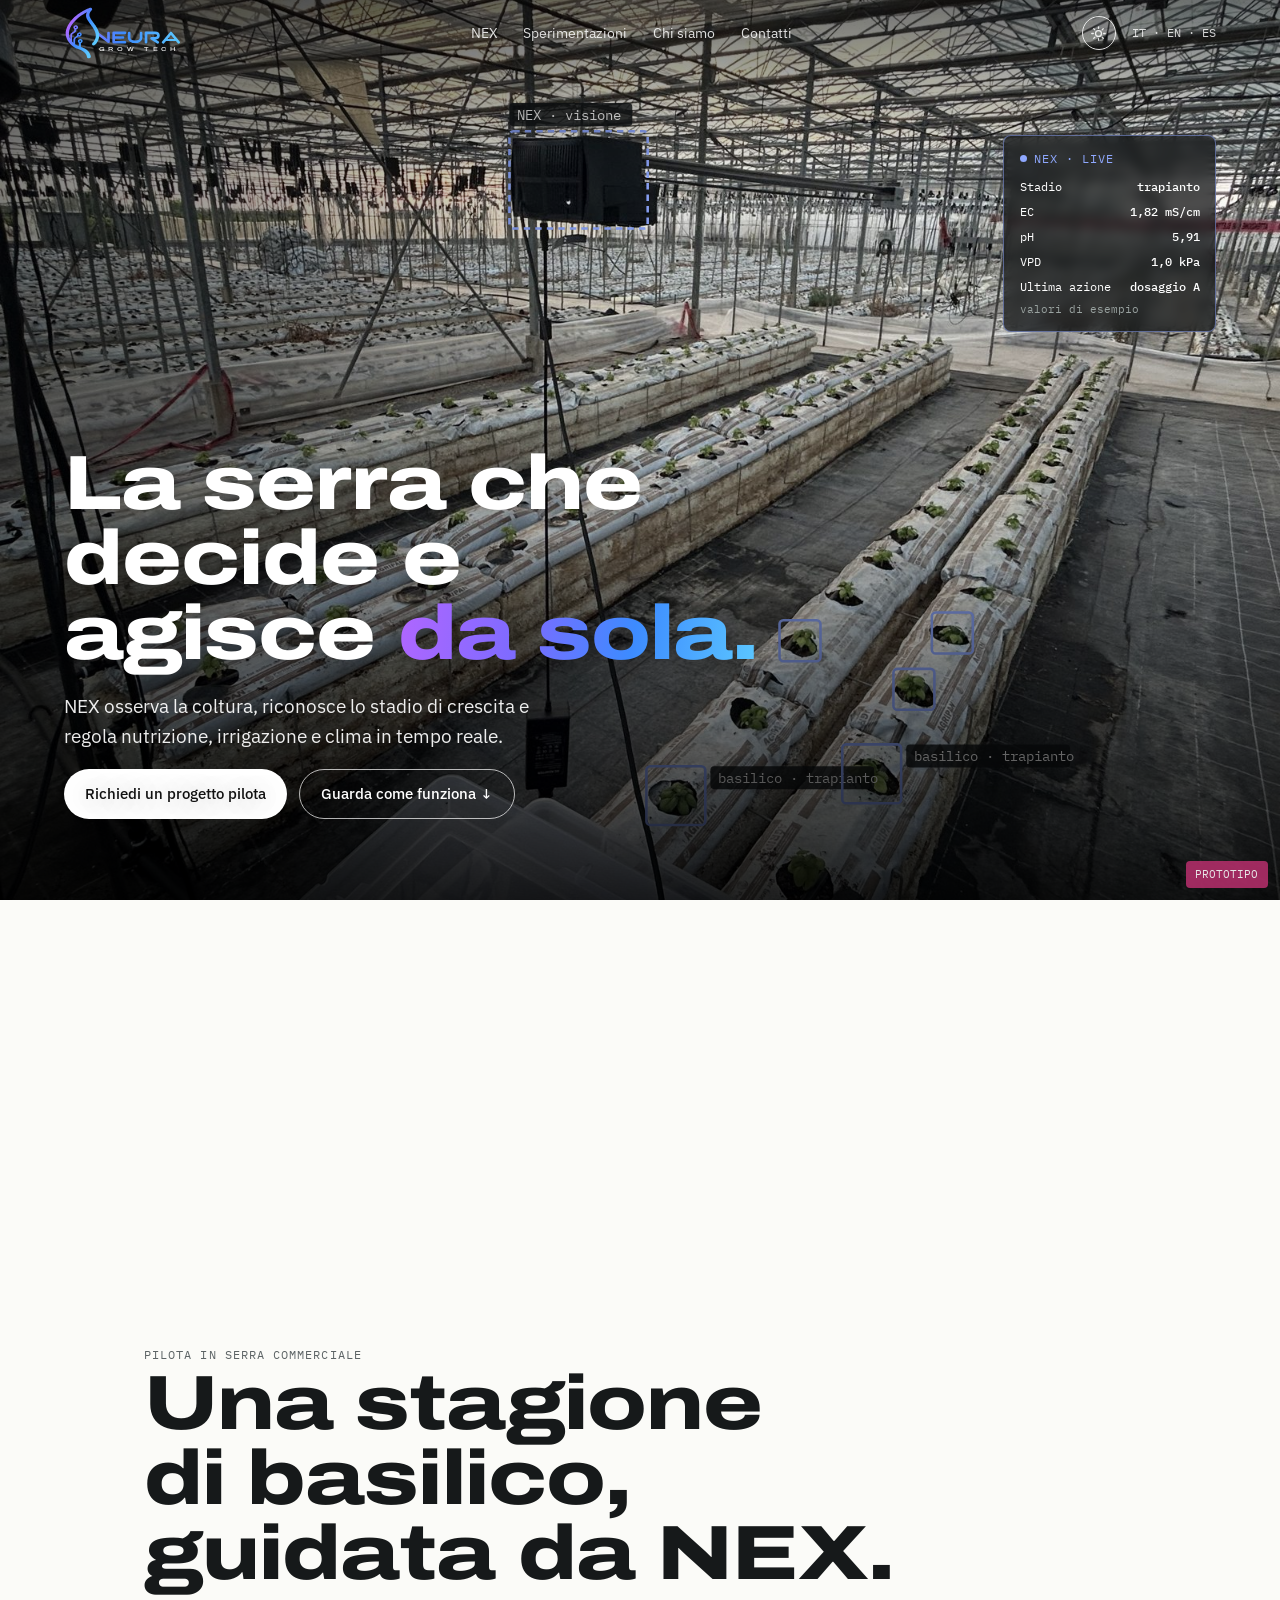
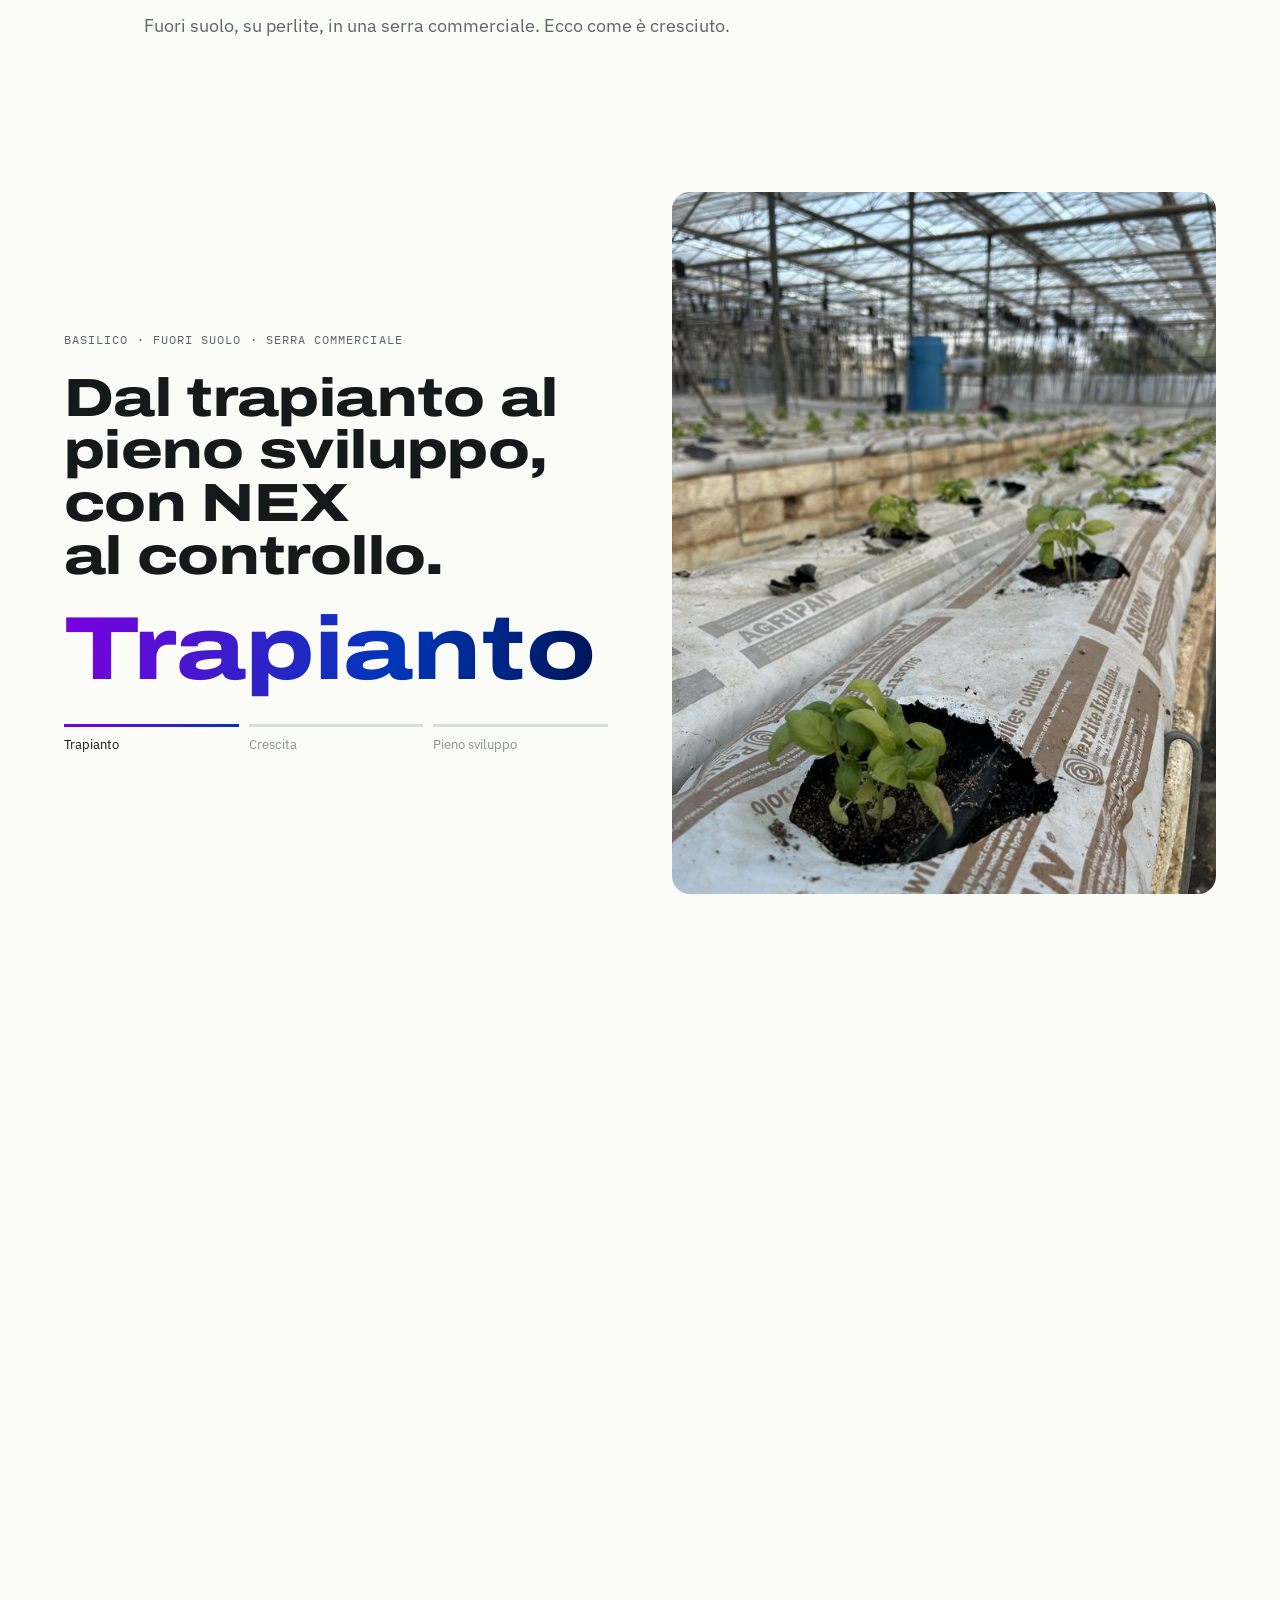
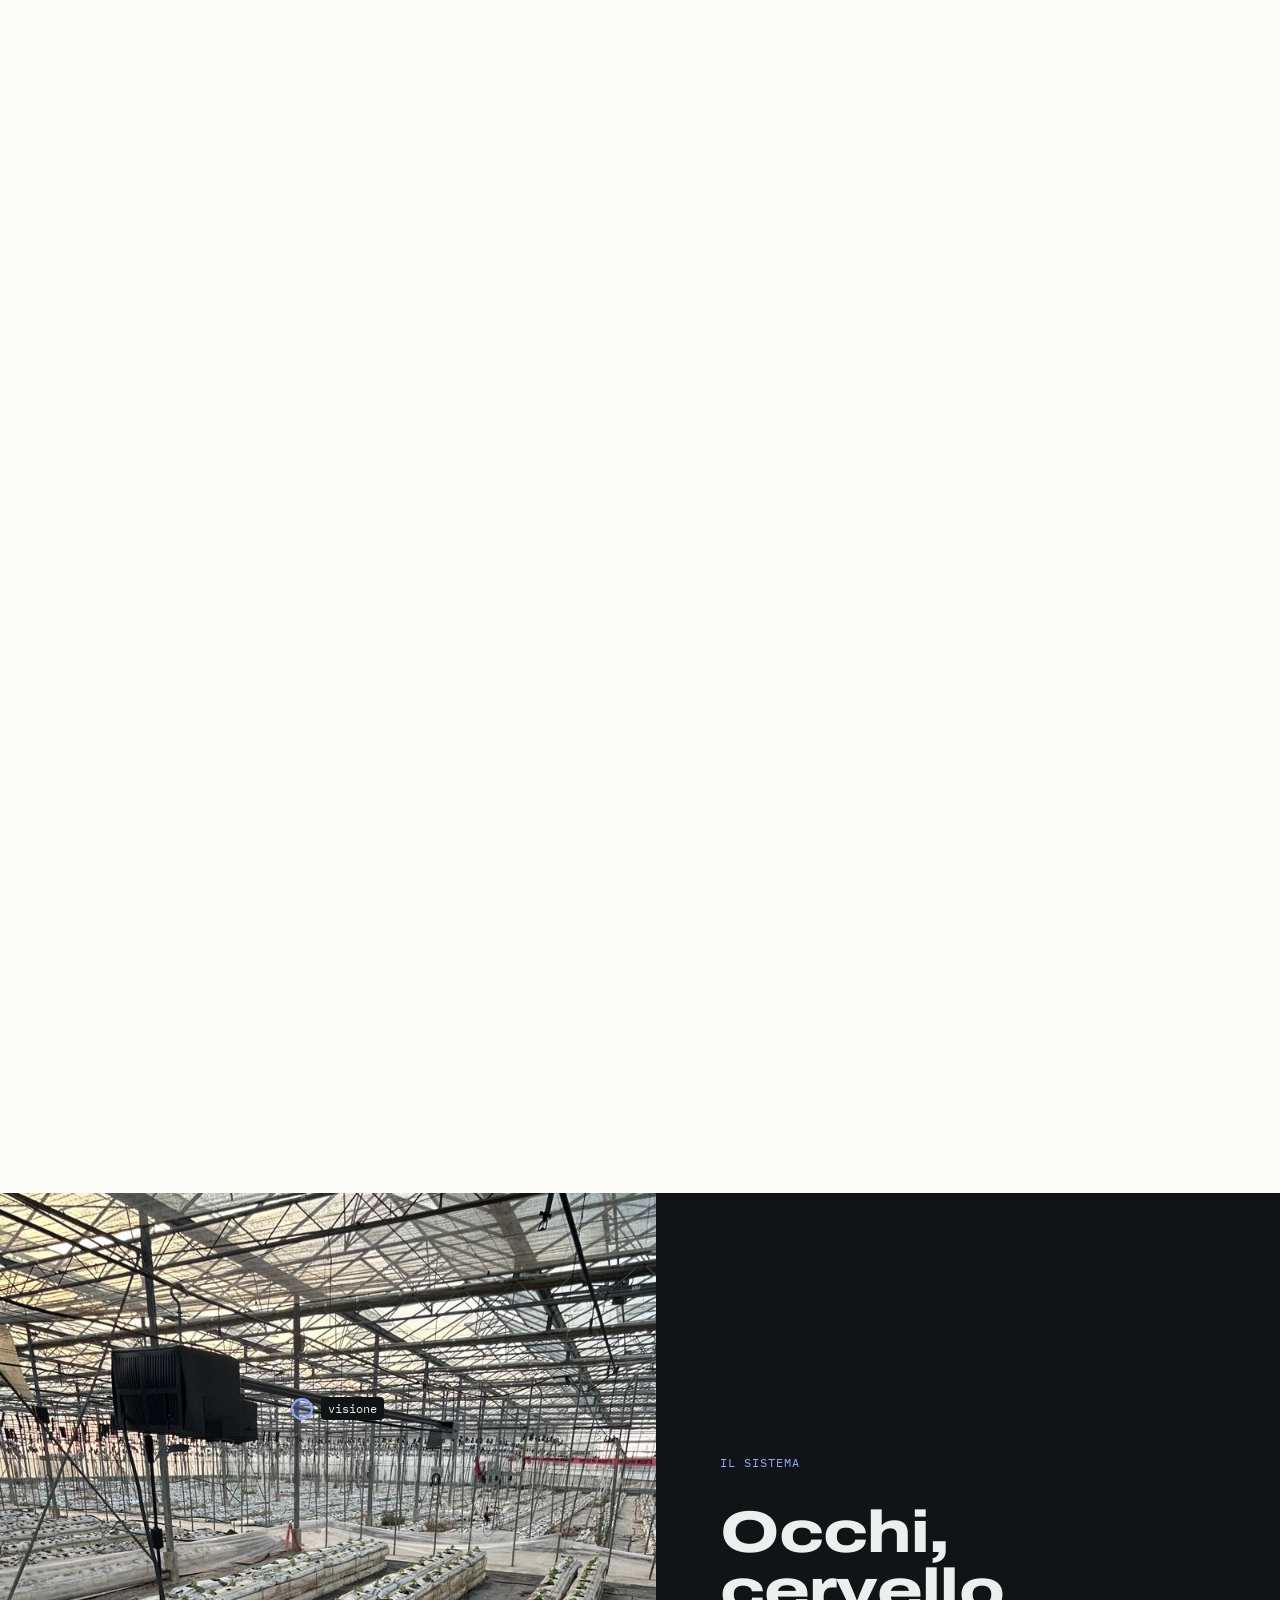
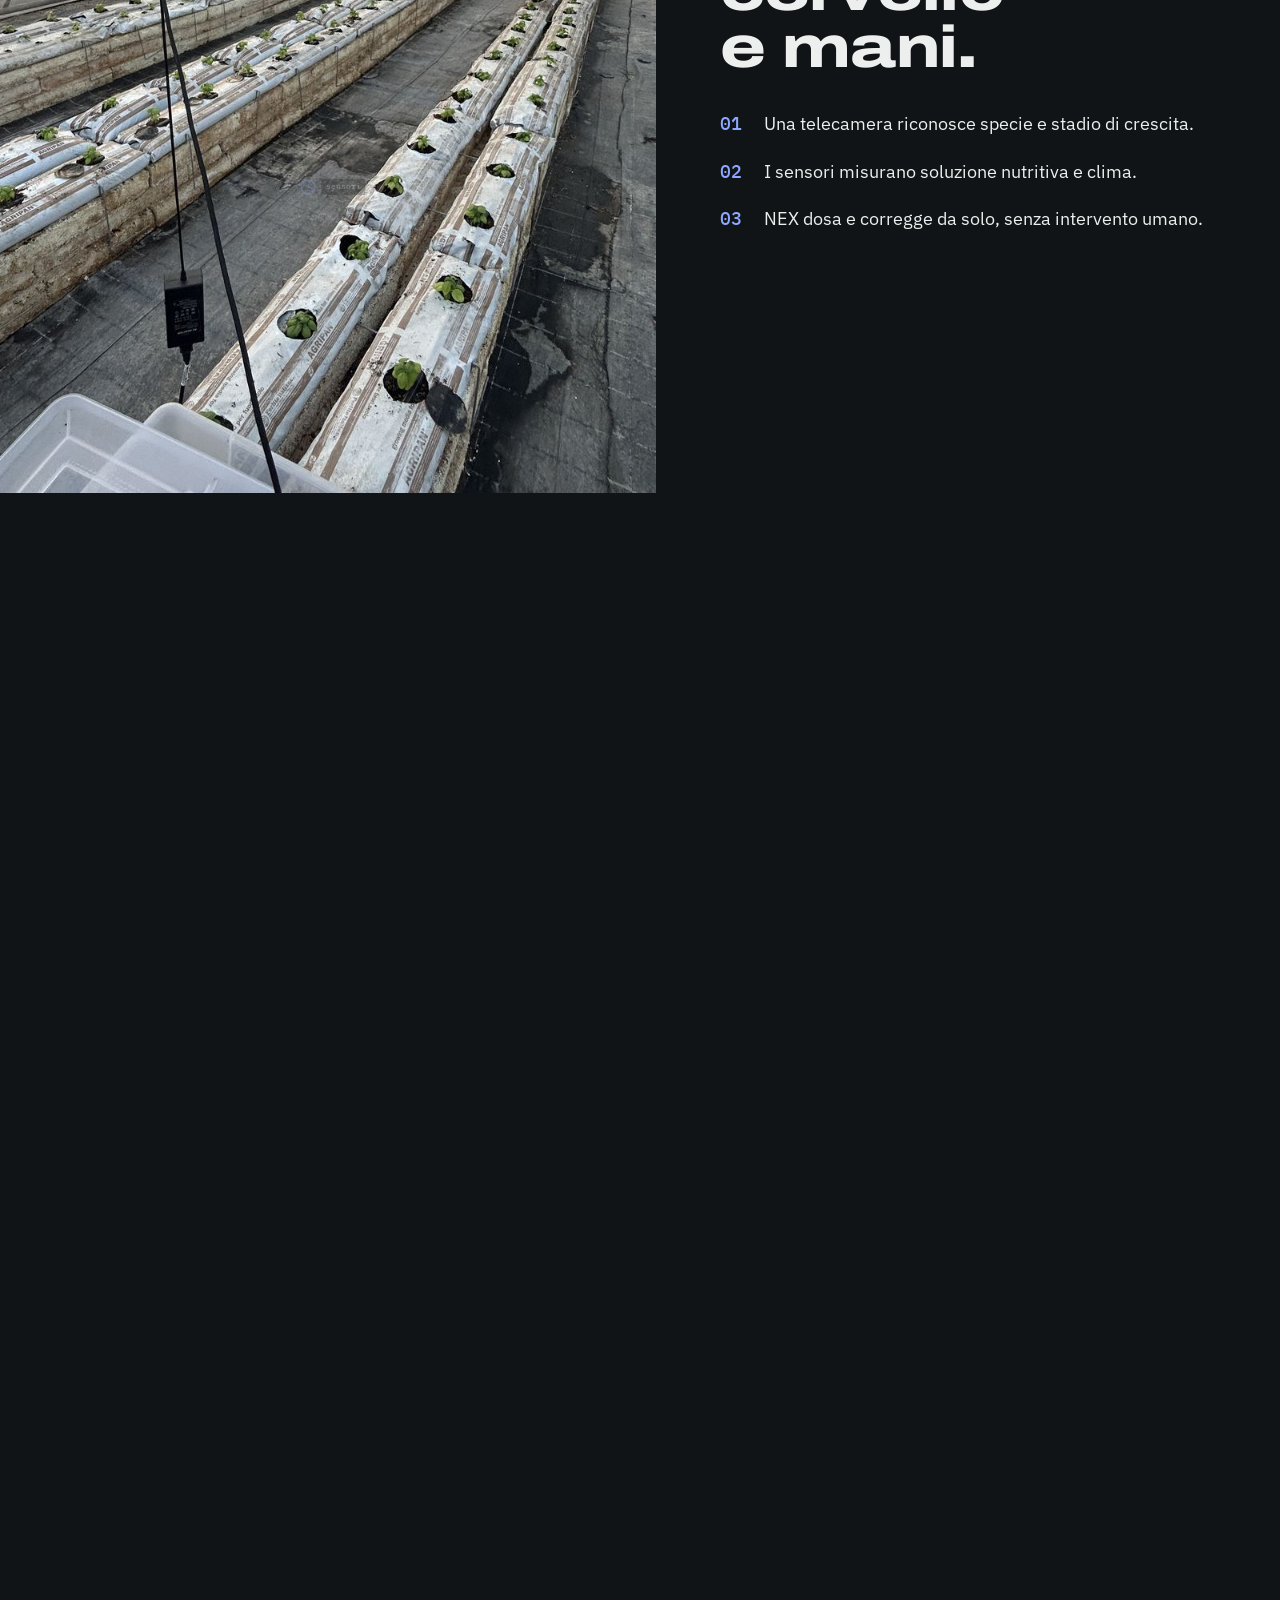
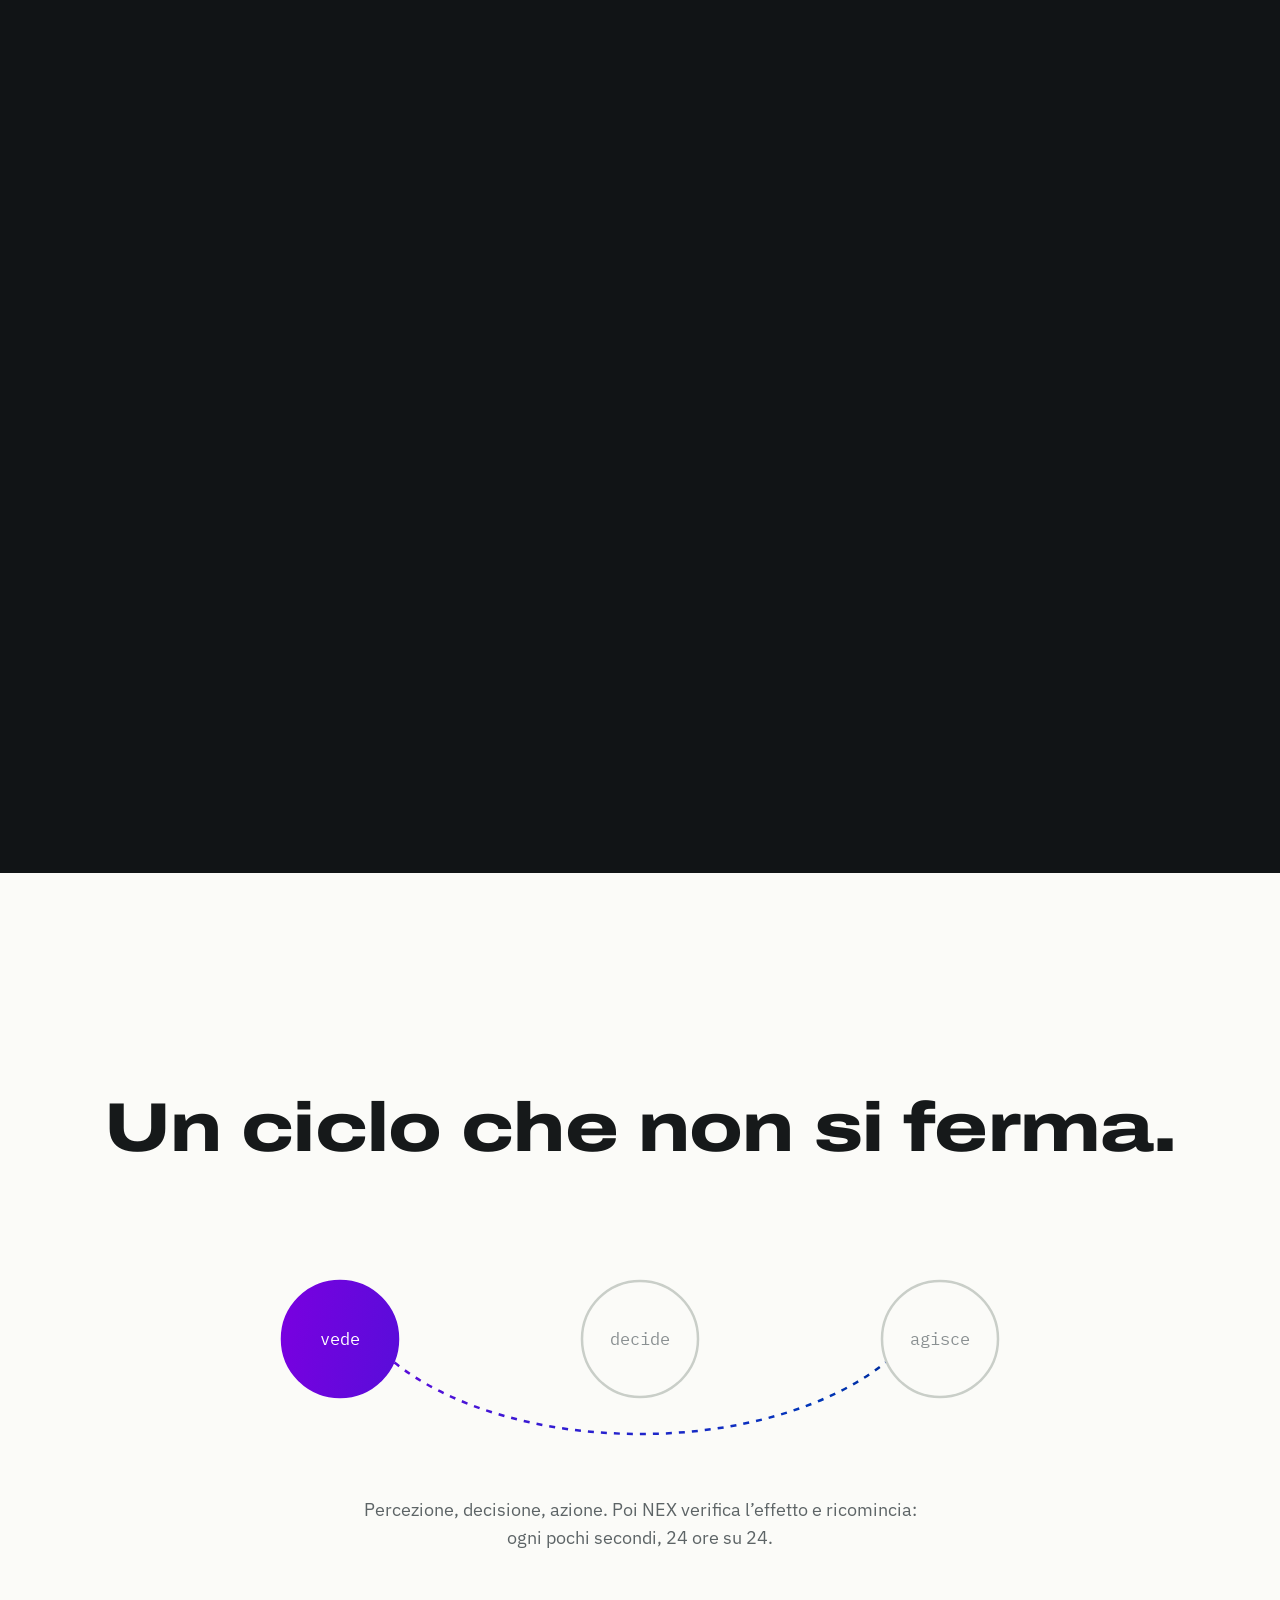
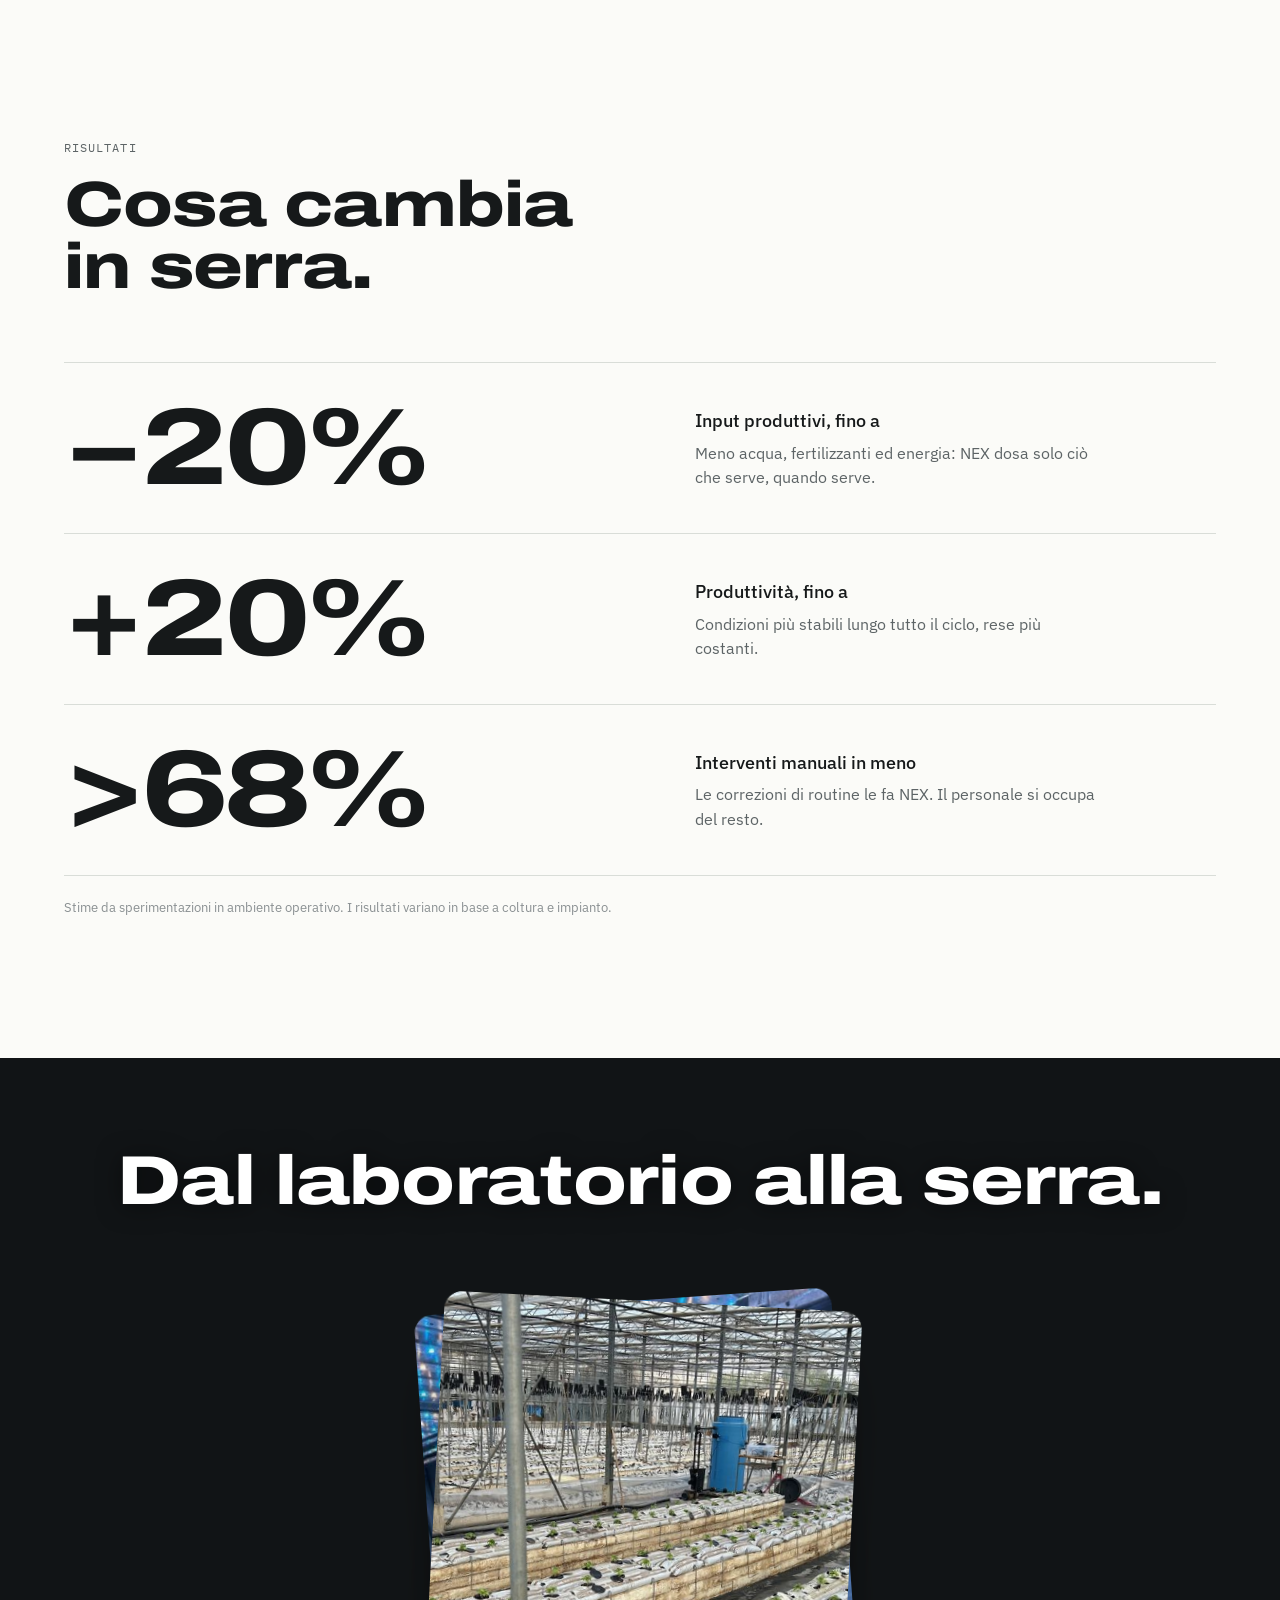
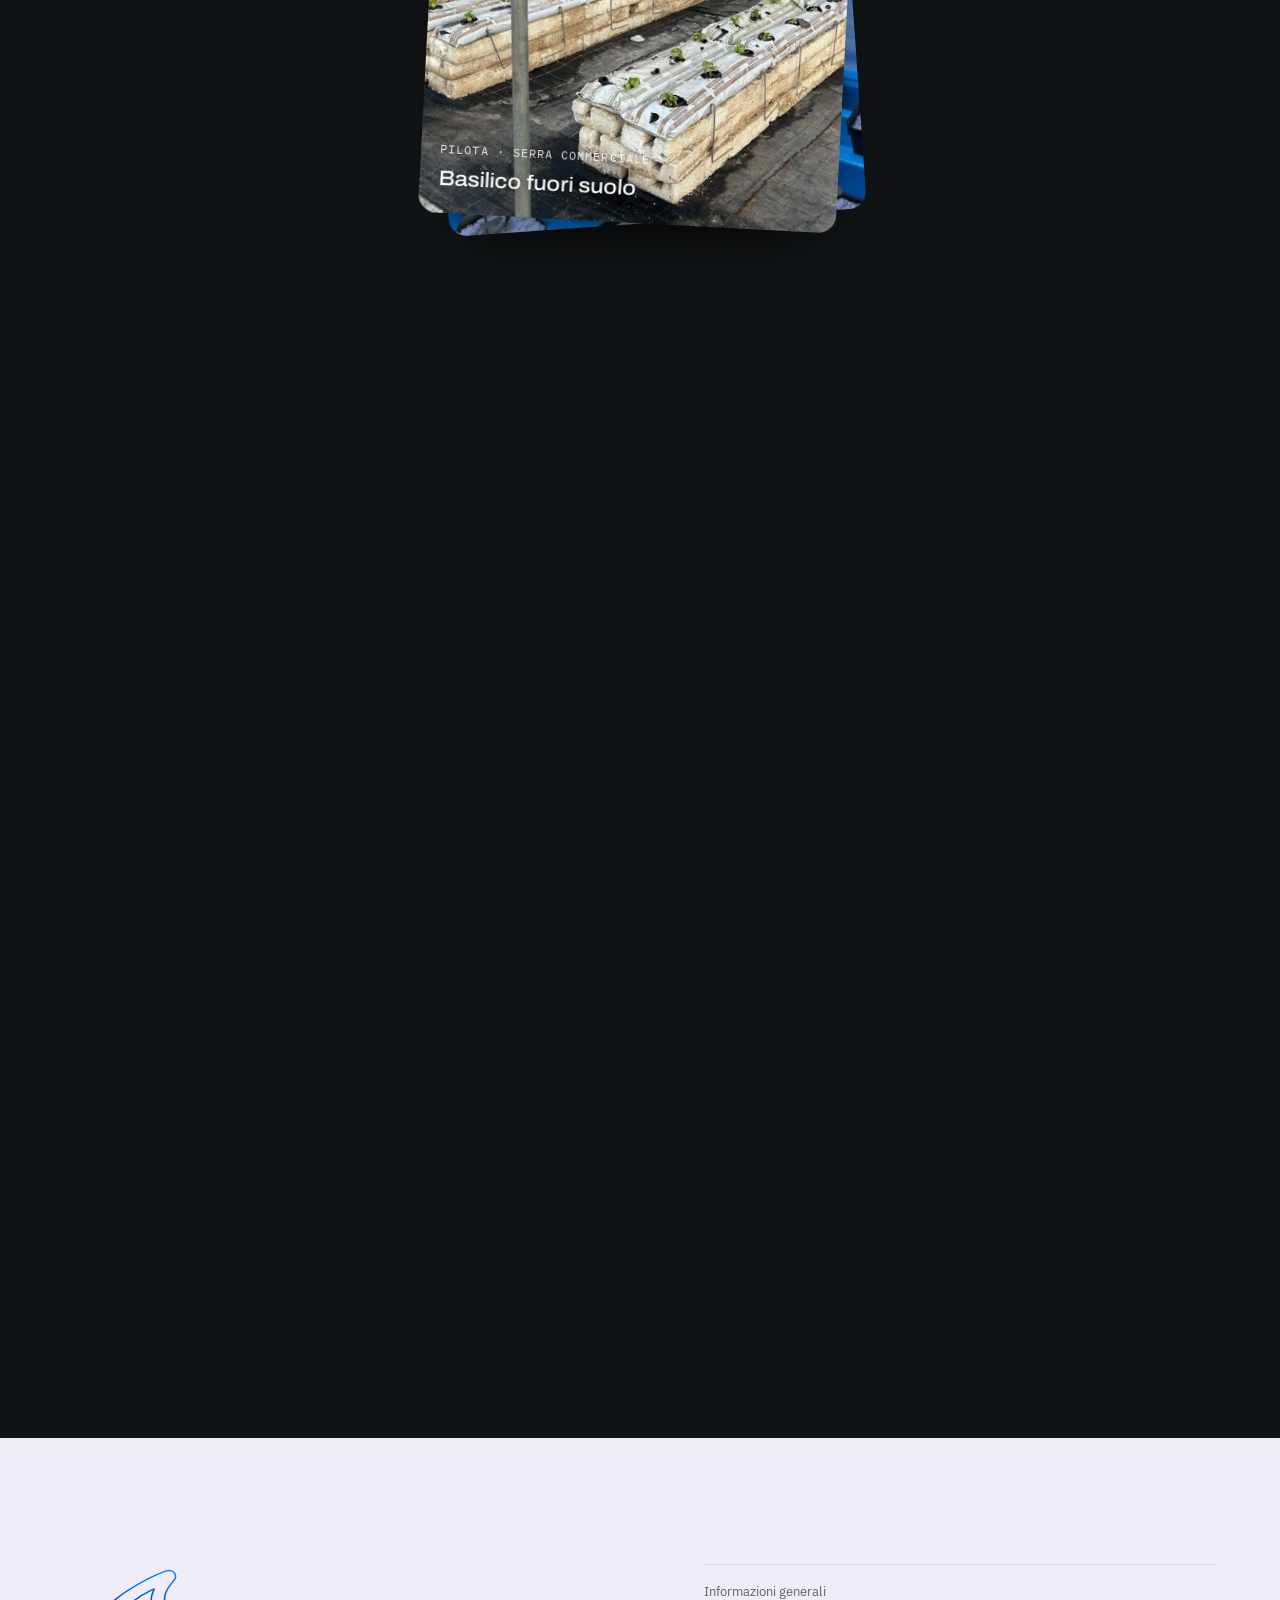
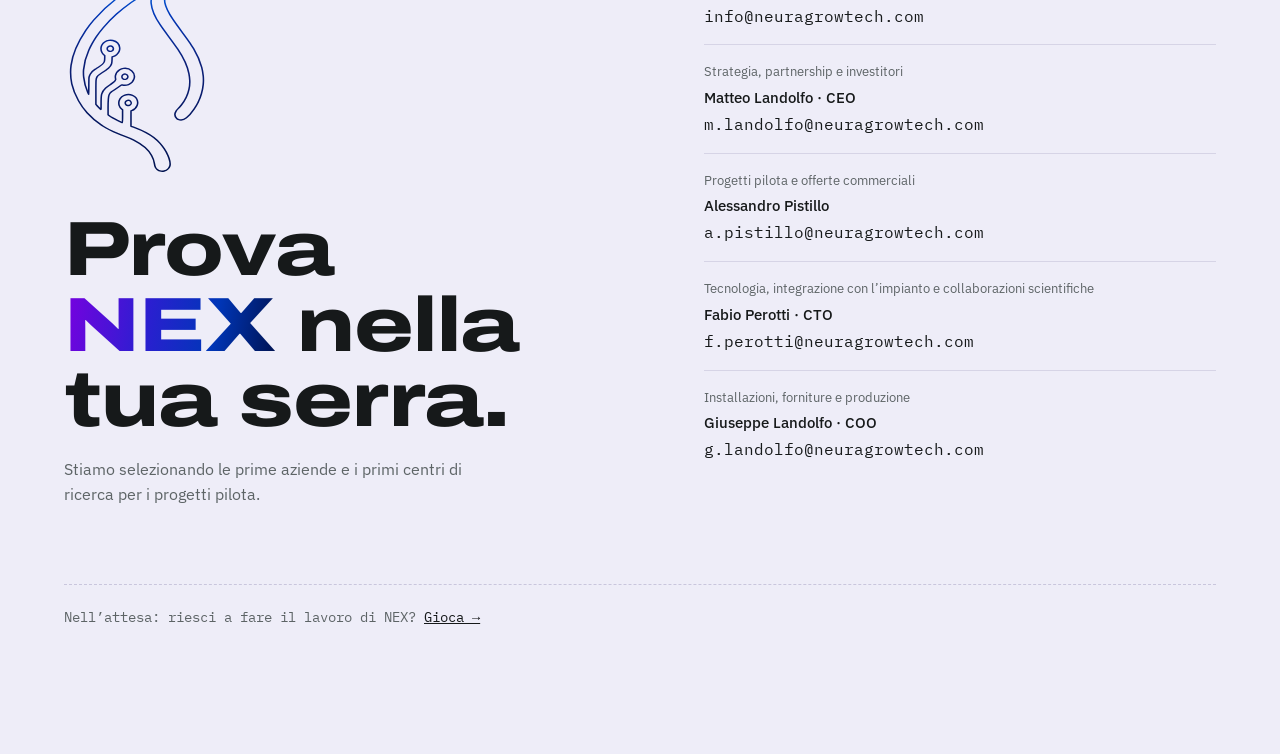
==== commit 87878dc3: "Anteprima: ripristinati tutti i contatti (Perotti CTO, G. Landolfo COO) con nomi e ruoli Co-Authored" ====
--- a/index.html
+++ b/index.html
@@ -253,6 +253,7 @@
 [data-theme="dark"] .nav.solid .brand .lk .w{display:inline}[data-theme="dark"] .nav.solid .brand .lk .c{display:none}
 [data-theme="dark"] .nav.solid .brand .lk g.ink:first-of-type{stroke:url(#wg)}[data-theme="dark"] .nav.solid .brand .lk g.ink+g.ink{fill:url(#wg)}
 .end .lkbig .fl2{fill:url(#lkb)}[data-theme="dark"] .end .lkbig .fl2{display:none}
+.end .mail b{font-weight:500;font-size:.95rem;margin-top:.1rem}
 </style>
 </head>
 <body>
@@ -373,8 +374,10 @@
     <div><svg class="lkbig" id="mark" viewBox="186 90 564 262" aria-hidden="true"><g class="wm" fill="none" stroke-width="13" stroke-linecap="round" stroke-linejoin="round"><g class="lt" style="--i:0"><path d="M348 222 L402 263 V221"/></g><g class="lt" style="--i:1"><path d="M482 220 H427 V266 H482 M427 243 H472"/></g><g class="lt" style="--i:2"><path d="M502 221 V244 C502 270 560 270 560 244 V221"/></g><g class="lt" style="--i:3"><path d="M584 266 V220 H627 C650 220 650 247 627 247 H611 L641 266"/></g><g class="lt" style="--i:4"><path d="M667 266 L705 221 L742 266"/><path d="M682 255 H728" stroke-width="10"/></g></g><path class="ln" fill="none" transform="matrix(0.2145 0 0 0.1924 147.35 79.24)" fill-rule="evenodd" d="M735.0 1375.8C725.4 1373.9 718.6 1370.6 712.6 1364.8C708.2 1360.6 705.6 1357.2 703.3 1352.5C699.9 1345.8 698.6 1340.8 697.3 1329.2C695.1 1310.4 690.2 1294.6 680.8 1276.2C670.9 1257.0 659.8 1241.7 644.0 1226.0C625.6 1207.6 605.3 1192.6 579.0 1177.9C566.8 1171.1 553.9 1165.0 529.0 1154.4C504.0 1143.8 500.9 1142.4 489.0 1137.0C475.4 1130.8 449.0 1117.5 439.8 1112.2C427.1 1104.9 409.5 1093.7 402.0 1088.2C400.5 1087.1 397.1 1084.6 394.5 1082.7C366.7 1062.5 335.5 1032.7 312.0 1003.8C294.4 982.1 276.8 954.6 263.1 927.2C245.1 891.3 231.0 851.8 224.7 820.2C219.8 795.0 217.8 774.4 217.9 746.0C217.9 727.3 218.3 719.4 220.5 701.5C228.6 633.4 258.0 555.6 304.7 478.5C314.6 462.3 337.4 429.1 349.7 413.2C389.5 361.8 430.1 319.2 480.7 275.8C494.0 264.5 531.0 235.2 542.8 226.7C576.7 202.2 591.1 192.5 618.8 175.5C655.7 152.8 673.2 142.9 707.5 125.8C733.9 112.6 754.9 103.2 766.0 99.6C772.5 97.5 783.1 96.9 789.7 98.2C799.2 100.3 808.4 107.4 813.2 116.5C821.0 131.4 819.0 147.7 807.7 161.8C775.7 201.4 762.2 227.2 756.2 260.2C755.4 264.3 755.3 267.9 755.3 279.8C755.3 293.8 755.4 294.5 756.9 303.0C762.1 331.9 775.0 361.8 802.1 407.6C813.6 427.1 828.2 449.6 860.2 497.6C883.7 532.7 891.9 545.6 902.7 563.7C913.9 582.6 914.4 583.4 921.0 595.6C944.1 638.9 956.9 671.9 967.4 715.0C971.0 729.6 974.3 751.0 976.1 770.0C976.9 779.2 976.9 813.6 976.1 823.0C974.4 841.7 970.0 867.0 965.7 883.0C961.5 898.5 954.3 919.9 950.0 929.5C949.0 931.8 946.9 936.4 945.5 939.7C941.0 950.0 931.5 967.7 923.6 980.5C910.2 1002.3 891.5 1026.3 880.3 1036.1C870.3 1044.9 859.5 1049.7 849.2 1049.6C843.1 1049.6 838.6 1048.6 833.0 1045.9C829.6 1044.3 827.9 1043.1 824.7 1039.8C812.8 1027.8 811.3 1010.0 820.7 993.1C823.2 988.7 825.4 985.8 832.5 977.7C837.8 971.6 846.9 960.1 851.1 954.5C873.4 924.2 886.7 893.6 894.4 855.2C898.0 837.7 899.9 813.4 899.0 797.2C898.0 778.5 897.0 769.6 894.2 754.5C885.4 705.9 864.6 655.0 830.6 598.9C815.9 574.7 808.0 562.5 777.5 516.8C751.6 478.1 742.6 464.2 729.6 442.6C697.7 390.2 681.7 347.7 678.5 307.3C676.2 278.5 681.4 248.2 693.0 222.4C694.6 218.7 696.0 215.5 696.0 215.3C696.0 214.6 694.1 215.1 691.5 216.6C690.0 217.4 684.6 220.4 679.5 223.1C648.3 240.1 598.4 273.9 564.0 301.2C529.9 328.4 507.1 348.5 480.5 375.0C452.4 403.0 430.3 428.4 403.8 462.9C391.9 478.5 371.4 508.7 363.4 522.5C349.1 547.1 348.2 548.8 340.0 565.2C331.5 582.3 328.3 589.6 321.9 605.5C304.7 648.2 295.1 688.4 291.9 730.5C291.2 740.1 291.7 765.6 292.7 776.5C296.1 810.2 303.0 839.8 315.1 872.0C318.8 881.8 320.9 886.3 321.5 885.7C321.8 885.4 322.0 864.8 322.1 834.0C322.3 783.8 322.3 782.6 323.4 777.8C325.0 770.5 326.7 765.5 330.0 758.7C336.2 745.8 343.3 737.6 357.0 727.9C360.2 725.6 364.8 722.3 367.2 720.5C369.7 718.7 374.0 715.7 376.8 713.8C399.3 698.2 406.8 690.5 410.7 678.2C412.7 672.0 413.0 668.7 413.0 653.5L413.0 639.2L409.0 635.6C403.7 630.7 400.5 626.4 397.2 619.8C390.4 605.7 389.5 593.6 394.3 578.2C394.8 576.9 395.9 574.2 396.9 572.3C404.8 556.5 419.2 545.7 436.7 542.7C443.3 541.5 453.1 542.0 459.4 543.7C480.9 549.6 496.4 567.9 498.5 589.8C499.3 597.6 498.6 603.3 496.2 610.5C492.8 620.5 488.3 627.5 481.1 633.9C474.3 640.0 469.0 643.1 460.6 646.0L455.2 647.8L454.9 663.3C454.6 679.7 454.2 684.1 452.2 691.2C449.2 702.0 444.2 709.9 434.1 720.1C426.1 728.0 420.2 732.6 395.2 750.3C377.2 763.0 373.1 767.0 368.9 775.5C362.5 788.2 362.5 788.9 362.5 878.7L362.5 949.8L363.9 952.0C368.7 959.4 389.7 983.0 391.5 983.0C391.8 983.0 392.0 980.2 392.0 975.4C392.0 971.2 392.1 953.0 392.2 935.0C392.4 899.3 392.6 897.1 395.5 885.3C398.9 871.7 406.0 859.4 417.1 847.8C421.8 842.8 422.5 842.3 447.0 822.7C456.2 815.4 465.1 808.1 466.7 806.6C470.6 802.8 473.3 798.6 474.6 794.4L475.6 790.9L474.6 784.6C473.3 777.1 473.2 774.1 474.3 767.8C476.8 752.1 484.8 739.2 497.5 730.6C505.1 725.3 511.6 722.7 520.7 721.2C538.3 718.4 555.0 723.9 568.1 737.0C580.8 749.7 585.6 769.8 580.3 788.0C575.9 803.3 563.6 817.5 549.3 824.0C538.9 828.7 525.4 830.0 514.2 827.3C512.6 826.9 510.7 826.5 510.1 826.5C509.4 826.5 505.7 829.2 500.1 833.6C489.7 842.0 485.9 844.9 467.2 858.8C459.6 864.5 452.2 870.0 450.8 870.9C445.9 874.6 440.4 882.7 437.8 890.0C432.9 903.7 431.9 919.4 432.1 976.6L432.2 1016.4L433.5 1017.7C437.2 1021.7 458.5 1036.5 472.5 1044.7C477.0 1047.4 481.8 1050.2 483.0 1051.0C486.4 1053.1 504.2 1062.6 509.1 1065.0C511.6 1066.3 513.7 1067.0 514.2 1066.8C514.9 1066.6 515.0 1063.0 515.0 1026.0L515.0 985.4L509.6 980.1C501.8 972.4 497.7 965.6 495.3 956.4C492.6 946.3 492.6 937.6 495.3 927.5C497.7 918.2 503.9 907.9 510.6 901.7C514.3 898.4 520.8 894.0 524.3 892.5C541.0 885.2 556.5 885.2 571.8 892.7C577.2 895.4 584.3 900.3 587.3 903.6C589.7 906.1 594.4 912.9 596.0 916.0C598.9 921.7 601.5 933.0 601.5 939.9C601.5 943.3 600.1 951.0 598.6 955.8C593.9 970.7 581.2 984.8 567.2 990.3L563.2 991.9L563.1 1040.7L563.0 1089.6L565.6 1090.7C567.1 1091.4 574.2 1094.4 581.4 1097.5C613.3 1111.0 628.4 1118.4 649.0 1130.4C681.5 1149.4 709.4 1173.2 729.5 1199.2C740.0 1212.7 744.4 1219.0 752.8 1233.0C776.9 1272.5 791.1 1319.3 785.7 1341.4C784.1 1348.4 780.2 1355.8 775.0 1361.6C770.0 1367.3 760.5 1373.0 752.8 1375.0C747.7 1376.3 739.4 1376.7 735.0 1375.8ZM554.3 956.3C557.9 954.7 561.2 951.5 562.9 948.1C564.0 945.7 564.2 944.6 564.2 941.0C564.2 937.4 564.1 936.3 562.8 933.9C561.1 930.4 557.3 926.9 553.6 925.5C551.8 924.8 549.7 924.5 547.1 924.5C543.7 924.5 542.7 924.7 540.1 926.0C536.2 928.0 532.4 932.1 531.2 935.6C530.0 939.3 530.4 945.4 532.1 948.8C534.3 953.0 538.9 956.5 543.7 957.5C546.7 958.1 551.4 957.6 554.3 956.3ZM535.3 789.6C539.4 787.6 541.7 785.5 543.5 781.8C545.6 777.5 545.9 774.1 544.6 769.6C542.6 763.3 538.6 759.4 532.0 757.7C528.1 756.7 524.2 757.3 519.9 759.6C508.3 765.7 508.0 782.7 519.3 788.9C524.8 791.9 529.9 792.1 535.3 789.6ZM452.3 610.8C460.1 607.2 463.9 598.3 461.3 589.9C457.6 578.2 442.1 574.4 432.9 583.0C428.2 587.3 426.2 595.6 428.5 601.6C430.3 606.3 434.3 610.2 439.2 611.8C442.5 612.9 448.8 612.4 452.3 610.8Z"/><path class="fl" transform="matrix(0.2145 0 0 0.1924 147.35 79.24)" fill-rule="evenodd" d="M735.0 1375.8C725.4 1373.9 718.6 1370.6 712.6 1364.8C708.2 1360.6 705.6 1357.2 703.3 1352.5C699.9 1345.8 698.6 1340.8 697.3 1329.2C695.1 1310.4 690.2 1294.6 680.8 1276.2C670.9 1257.0 659.8 1241.7 644.0 1226.0C625.6 1207.6 605.3 1192.6 579.0 1177.9C566.8 1171.1 553.9 1165.0 529.0 1154.4C504.0 1143.8 500.9 1142.4 489.0 1137.0C475.4 1130.8 449.0 1117.5 439.8 1112.2C427.1 1104.9 409.5 1093.7 402.0 1088.2C400.5 1087.1 397.1 1084.6 394.5 1082.7C366.7 1062.5 335.5 1032.7 312.0 1003.8C294.4 982.1 276.8 954.6 263.1 927.2C245.1 891.3 231.0 851.8 224.7 820.2C219.8 795.0 217.8 774.4 217.9 746.0C217.9 727.3 218.3 719.4 220.5 701.5C228.6 633.4 258.0 555.6 304.7 478.5C314.6 462.3 337.4 429.1 349.7 413.2C389.5 361.8 430.1 319.2 480.7 275.8C494.0 264.5 531.0 235.2 542.8 226.7C576.7 202.2 591.1 192.5 618.8 175.5C655.7 152.8 673.2 142.9 707.5 125.8C733.9 112.6 754.9 103.2 766.0 99.6C772.5 97.5 783.1 96.9 789.7 98.2C799.2 100.3 808.4 107.4 813.2 116.5C821.0 131.4 819.0 147.7 807.7 161.8C775.7 201.4 762.2 227.2 756.2 260.2C755.4 264.3 755.3 267.9 755.3 279.8C755.3 293.8 755.4 294.5 756.9 303.0C762.1 331.9 775.0 361.8 802.1 407.6C813.6 427.1 828.2 449.6 860.2 497.6C883.7 532.7 891.9 545.6 902.7 563.7C913.9 582.6 914.4 583.4 921.0 595.6C944.1 638.9 956.9 671.9 967.4 715.0C971.0 729.6 974.3 751.0 976.1 770.0C976.9 779.2 976.9 813.6 976.1 823.0C974.4 841.7 970.0 867.0 965.7 883.0C961.5 898.5 954.3 919.9 950.0 929.5C949.0 931.8 946.9 936.4 945.5 939.7C941.0 950.0 931.5 967.7 923.6 980.5C910.2 1002.3 891.5 1026.3 880.3 1036.1C870.3 1044.9 859.5 1049.7 849.2 1049.6C843.1 1049.6 838.6 1048.6 833.0 1045.9C829.6 1044.3 827.9 1043.1 824.7 1039.8C812.8 1027.8 811.3 1010.0 820.7 993.1C823.2 988.7 825.4 985.8 832.5 977.7C837.8 971.6 846.9 960.1 851.1 954.5C873.4 924.2 886.7 893.6 894.4 855.2C898.0 837.7 899.9 813.4 899.0 797.2C898.0 778.5 897.0 769.6 894.2 754.5C885.4 705.9 864.6 655.0 830.6 598.9C815.9 574.7 808.0 562.5 777.5 516.8C751.6 478.1 742.6 464.2 729.6 442.6C697.7 390.2 681.7 347.7 678.5 307.3C676.2 278.5 681.4 248.2 693.0 222.4C694.6 218.7 696.0 215.5 696.0 215.3C696.0 214.6 694.1 215.1 691.5 216.6C690.0 217.4 684.6 220.4 679.5 223.1C648.3 240.1 598.4 273.9 564.0 301.2C529.9 328.4 507.1 348.5 480.5 375.0C452.4 403.0 430.3 428.4 403.8 462.9C391.9 478.5 371.4 508.7 363.4 522.5C349.1 547.1 348.2 548.8 340.0 565.2C331.5 582.3 328.3 589.6 321.9 605.5C304.7 648.2 295.1 688.4 291.9 730.5C291.2 740.1 291.7 765.6 292.7 776.5C296.1 810.2 303.0 839.8 315.1 872.0C318.8 881.8 320.9 886.3 321.5 885.7C321.8 885.4 322.0 864.8 322.1 834.0C322.3 783.8 322.3 782.6 323.4 777.8C325.0 770.5 326.7 765.5 330.0 758.7C336.2 745.8 343.3 737.6 357.0 727.9C360.2 725.6 364.8 722.3 367.2 720.5C369.7 718.7 374.0 715.7 376.8 713.8C399.3 698.2 406.8 690.5 410.7 678.2C412.7 672.0 413.0 668.7 413.0 653.5L413.0 639.2L409.0 635.6C403.7 630.7 400.5 626.4 397.2 619.8C390.4 605.7 389.5 593.6 394.3 578.2C394.8 576.9 395.9 574.2 396.9 572.3C404.8 556.5 419.2 545.7 436.7 542.7C443.3 541.5 453.1 542.0 459.4 543.7C480.9 549.6 496.4 567.9 498.5 589.8C499.3 597.6 498.6 603.3 496.2 610.5C492.8 620.5 488.3 627.5 481.1 633.9C474.3 640.0 469.0 643.1 460.6 646.0L455.2 647.8L454.9 663.3C454.6 679.7 454.2 684.1 452.2 691.2C449.2 702.0 444.2 709.9 434.1 720.1C426.1 728.0 420.2 732.6 395.2 750.3C377.2 763.0 373.1 767.0 368.9 775.5C362.5 788.2 362.5 788.9 362.5 878.7L362.5 949.8L363.9 952.0C368.7 959.4 389.7 983.0 391.5 983.0C391.8 983.0 392.0 980.2 392.0 975.4C392.0 971.2 392.1 953.0 392.2 935.0C392.4 899.3 392.6 897.1 395.5 885.3C398.9 871.7 406.0 859.4 417.1 847.8C421.8 842.8 422.5 842.3 447.0 822.7C456.2 815.4 465.1 808.1 466.7 806.6C470.6 802.8 473.3 798.6 474.6 794.4L475.6 790.9L474.6 784.6C473.3 777.1 473.2 774.1 474.3 767.8C476.8 752.1 484.8 739.2 497.5 730.6C505.1 725.3 511.6 722.7 520.7 721.2C538.3 718.4 555.0 723.9 568.1 737.0C580.8 749.7 585.6 769.8 580.3 788.0C575.9 803.3 563.6 817.5 549.3 824.0C538.9 828.7 525.4 830.0 514.2 827.3C512.6 826.9 510.7 826.5 510.1 826.5C509.4 826.5 505.7 829.2 500.1 833.6C489.7 842.0 485.9 844.9 467.2 858.8C459.6 864.5 452.2 870.0 450.8 870.9C445.9 874.6 440.4 882.7 437.8 890.0C432.9 903.7 431.9 919.4 432.1 976.6L432.2 1016.4L433.5 1017.7C437.2 1021.7 458.5 1036.5 472.5 1044.7C477.0 1047.4 481.8 1050.2 483.0 1051.0C486.4 1053.1 504.2 1062.6 509.1 1065.0C511.6 1066.3 513.7 1067.0 514.2 1066.8C514.9 1066.6 515.0 1063.0 515.0 1026.0L515.0 985.4L509.6 980.1C501.8 972.4 497.7 965.6 495.3 956.4C492.6 946.3 492.6 937.6 495.3 927.5C497.7 918.2 503.9 907.9 510.6 901.7C514.3 898.4 520.8 894.0 524.3 892.5C541.0 885.2 556.5 885.2 571.8 892.7C577.2 895.4 584.3 900.3 587.3 903.6C589.7 906.1 594.4 912.9 596.0 916.0C598.9 921.7 601.5 933.0 601.5 939.9C601.5 943.3 600.1 951.0 598.6 955.8C593.9 970.7 581.2 984.8 567.2 990.3L563.2 991.9L563.1 1040.7L563.0 1089.6L565.6 1090.7C567.1 1091.4 574.2 1094.4 581.4 1097.5C613.3 1111.0 628.4 1118.4 649.0 1130.4C681.5 1149.4 709.4 1173.2 729.5 1199.2C740.0 1212.7 744.4 1219.0 752.8 1233.0C776.9 1272.5 791.1 1319.3 785.7 1341.4C784.1 1348.4 780.2 1355.8 775.0 1361.6C770.0 1367.3 760.5 1373.0 752.8 1375.0C747.7 1376.3 739.4 1376.7 735.0 1375.8ZM554.3 956.3C557.9 954.7 561.2 951.5 562.9 948.1C564.0 945.7 564.2 944.6 564.2 941.0C564.2 937.4 564.1 936.3 562.8 933.9C561.1 930.4 557.3 926.9 553.6 925.5C551.8 924.8 549.7 924.5 547.1 924.5C543.7 924.5 542.7 924.7 540.1 926.0C536.2 928.0 532.4 932.1 531.2 935.6C530.0 939.3 530.4 945.4 532.1 948.8C534.3 953.0 538.9 956.5 543.7 957.5C546.7 958.1 551.4 957.6 554.3 956.3ZM535.3 789.6C539.4 787.6 541.7 785.5 543.5 781.8C545.6 777.5 545.9 774.1 544.6 769.6C542.6 763.3 538.6 759.4 532.0 757.7C528.1 756.7 524.2 757.3 519.9 759.6C508.3 765.7 508.0 782.7 519.3 788.9C524.8 791.9 529.9 792.1 535.3 789.6ZM452.3 610.8C460.1 607.2 463.9 598.3 461.3 589.9C457.6 578.2 442.1 574.4 432.9 583.0C428.2 587.3 426.2 595.6 428.5 601.6C430.3 606.3 434.3 610.2 439.2 611.8C442.5 612.9 448.8 612.4 452.3 610.8Z"/><path class="fl fl2" fill="url(#lkb)" transform="matrix(0.2145 0 0 0.1924 147.35 79.24)" fill-rule="evenodd" d="M735.0 1375.8C725.4 1373.9 718.6 1370.6 712.6 1364.8C708.2 1360.6 705.6 1357.2 703.3 1352.5C699.9 1345.8 698.6 1340.8 697.3 1329.2C695.1 1310.4 690.2 1294.6 680.8 1276.2C670.9 1257.0 659.8 1241.7 644.0 1226.0C625.6 1207.6 605.3 1192.6 579.0 1177.9C566.8 1171.1 553.9 1165.0 529.0 1154.4C504.0 1143.8 500.9 1142.4 489.0 1137.0C475.4 1130.8 449.0 1117.5 439.8 1112.2C427.1 1104.9 409.5 1093.7 402.0 1088.2C400.5 1087.1 397.1 1084.6 394.5 1082.7C366.7 1062.5 335.5 1032.7 312.0 1003.8C294.4 982.1 276.8 954.6 263.1 927.2C245.1 891.3 231.0 851.8 224.7 820.2C219.8 795.0 217.8 774.4 217.9 746.0C217.9 727.3 218.3 719.4 220.5 701.5C228.6 633.4 258.0 555.6 304.7 478.5C314.6 462.3 337.4 429.1 349.7 413.2C389.5 361.8 430.1 319.2 480.7 275.8C494.0 264.5 531.0 235.2 542.8 226.7C576.7 202.2 591.1 192.5 618.8 175.5C655.7 152.8 673.2 142.9 707.5 125.8C733.9 112.6 754.9 103.2 766.0 99.6C772.5 97.5 783.1 96.9 789.7 98.2C799.2 100.3 808.4 107.4 813.2 116.5C821.0 131.4 819.0 147.7 807.7 161.8C775.7 201.4 762.2 227.2 756.2 260.2C755.4 264.3 755.3 267.9 755.3 279.8C755.3 293.8 755.4 294.5 756.9 303.0C762.1 331.9 775.0 361.8 802.1 407.6C813.6 427.1 828.2 449.6 860.2 497.6C883.7 532.7 891.9 545.6 902.7 563.7C913.9 582.6 914.4 583.4 921.0 595.6C944.1 638.9 956.9 671.9 967.4 715.0C971.0 729.6 974.3 751.0 976.1 770.0C976.9 779.2 976.9 813.6 976.1 823.0C974.4 841.7 970.0 867.0 965.7 883.0C961.5 898.5 954.3 919.9 950.0 929.5C949.0 931.8 946.9 936.4 945.5 939.7C941.0 950.0 931.5 967.7 923.6 980.5C910.2 1002.3 891.5 1026.3 880.3 1036.1C870.3 1044.9 859.5 1049.7 849.2 1049.6C843.1 1049.6 838.6 1048.6 833.0 1045.9C829.6 1044.3 827.9 1043.1 824.7 1039.8C812.8 1027.8 811.3 1010.0 820.7 993.1C823.2 988.7 825.4 985.8 832.5 977.7C837.8 971.6 846.9 960.1 851.1 954.5C873.4 924.2 886.7 893.6 894.4 855.2C898.0 837.7 899.9 813.4 899.0 797.2C898.0 778.5 897.0 769.6 894.2 754.5C885.4 705.9 864.6 655.0 830.6 598.9C815.9 574.7 808.0 562.5 777.5 516.8C751.6 478.1 742.6 464.2 729.6 442.6C697.7 390.2 681.7 347.7 678.5 307.3C676.2 278.5 681.4 248.2 693.0 222.4C694.6 218.7 696.0 215.5 696.0 215.3C696.0 214.6 694.1 215.1 691.5 216.6C690.0 217.4 684.6 220.4 679.5 223.1C648.3 240.1 598.4 273.9 564.0 301.2C529.9 328.4 507.1 348.5 480.5 375.0C452.4 403.0 430.3 428.4 403.8 462.9C391.9 478.5 371.4 508.7 363.4 522.5C349.1 547.1 348.2 548.8 340.0 565.2C331.5 582.3 328.3 589.6 321.9 605.5C304.7 648.2 295.1 688.4 291.9 730.5C291.2 740.1 291.7 765.6 292.7 776.5C296.1 810.2 303.0 839.8 315.1 872.0C318.8 881.8 320.9 886.3 321.5 885.7C321.8 885.4 322.0 864.8 322.1 834.0C322.3 783.8 322.3 782.6 323.4 777.8C325.0 770.5 326.7 765.5 330.0 758.7C336.2 745.8 343.3 737.6 357.0 727.9C360.2 725.6 364.8 722.3 367.2 720.5C369.7 718.7 374.0 715.7 376.8 713.8C399.3 698.2 406.8 690.5 410.7 678.2C412.7 672.0 413.0 668.7 413.0 653.5L413.0 639.2L409.0 635.6C403.7 630.7 400.5 626.4 397.2 619.8C390.4 605.7 389.5 593.6 394.3 578.2C394.8 576.9 395.9 574.2 396.9 572.3C404.8 556.5 419.2 545.7 436.7 542.7C443.3 541.5 453.1 542.0 459.4 543.7C480.9 549.6 496.4 567.9 498.5 589.8C499.3 597.6 498.6 603.3 496.2 610.5C492.8 620.5 488.3 627.5 481.1 633.9C474.3 640.0 469.0 643.1 460.6 646.0L455.2 647.8L454.9 663.3C454.6 679.7 454.2 684.1 452.2 691.2C449.2 702.0 444.2 709.9 434.1 720.1C426.1 728.0 420.2 732.6 395.2 750.3C377.2 763.0 373.1 767.0 368.9 775.5C362.5 788.2 362.5 788.9 362.5 878.7L362.5 949.8L363.9 952.0C368.7 959.4 389.7 983.0 391.5 983.0C391.8 983.0 392.0 980.2 392.0 975.4C392.0 971.2 392.1 953.0 392.2 935.0C392.4 899.3 392.6 897.1 395.5 885.3C398.9 871.7 406.0 859.4 417.1 847.8C421.8 842.8 422.5 842.3 447.0 822.7C456.2 815.4 465.1 808.1 466.7 806.6C470.6 802.8 473.3 798.6 474.6 794.4L475.6 790.9L474.6 784.6C473.3 777.1 473.2 774.1 474.3 767.8C476.8 752.1 484.8 739.2 497.5 730.6C505.1 725.3 511.6 722.7 520.7 721.2C538.3 718.4 555.0 723.9 568.1 737.0C580.8 749.7 585.6 769.8 580.3 788.0C575.9 803.3 563.6 817.5 549.3 824.0C538.9 828.7 525.4 830.0 514.2 827.3C512.6 826.9 510.7 826.5 510.1 826.5C509.4 826.5 505.7 829.2 500.1 833.6C489.7 842.0 485.9 844.9 467.2 858.8C459.6 864.5 452.2 870.0 450.8 870.9C445.9 874.6 440.4 882.7 437.8 890.0C432.9 903.7 431.9 919.4 432.1 976.6L432.2 1016.4L433.5 1017.7C437.2 1021.7 458.5 1036.5 472.5 1044.7C477.0 1047.4 481.8 1050.2 483.0 1051.0C486.4 1053.1 504.2 1062.6 509.1 1065.0C511.6 1066.3 513.7 1067.0 514.2 1066.8C514.9 1066.6 515.0 1063.0 515.0 1026.0L515.0 985.4L509.6 980.1C501.8 972.4 497.7 965.6 495.3 956.4C492.6 946.3 492.6 937.6 495.3 927.5C497.7 918.2 503.9 907.9 510.6 901.7C514.3 898.4 520.8 894.0 524.3 892.5C541.0 885.2 556.5 885.2 571.8 892.7C577.2 895.4 584.3 900.3 587.3 903.6C589.7 906.1 594.4 912.9 596.0 916.0C598.9 921.7 601.5 933.0 601.5 939.9C601.5 943.3 600.1 951.0 598.6 955.8C593.9 970.7 581.2 984.8 567.2 990.3L563.2 991.9L563.1 1040.7L563.0 1089.6L565.6 1090.7C567.1 1091.4 574.2 1094.4 581.4 1097.5C613.3 1111.0 628.4 1118.4 649.0 1130.4C681.5 1149.4 709.4 1173.2 729.5 1199.2C740.0 1212.7 744.4 1219.0 752.8 1233.0C776.9 1272.5 791.1 1319.3 785.7 1341.4C784.1 1348.4 780.2 1355.8 775.0 1361.6C770.0 1367.3 760.5 1373.0 752.8 1375.0C747.7 1376.3 739.4 1376.7 735.0 1375.8ZM554.3 956.3C557.9 954.7 561.2 951.5 562.9 948.1C564.0 945.7 564.2 944.6 564.2 941.0C564.2 937.4 564.1 936.3 562.8 933.9C561.1 930.4 557.3 926.9 553.6 925.5C551.8 924.8 549.7 924.5 547.1 924.5C543.7 924.5 542.7 924.7 540.1 926.0C536.2 928.0 532.4 932.1 531.2 935.6C530.0 939.3 530.4 945.4 532.1 948.8C534.3 953.0 538.9 956.5 543.7 957.5C546.7 958.1 551.4 957.6 554.3 956.3ZM535.3 789.6C539.4 787.6 541.7 785.5 543.5 781.8C545.6 777.5 545.9 774.1 544.6 769.6C542.6 763.3 538.6 759.4 532.0 757.7C528.1 756.7 524.2 757.3 519.9 759.6C508.3 765.7 508.0 782.7 519.3 788.9C524.8 791.9 529.9 792.1 535.3 789.6ZM452.3 610.8C460.1 607.2 463.9 598.3 461.3 589.9C457.6 578.2 442.1 574.4 432.9 583.0C428.2 587.3 426.2 595.6 428.5 601.6C430.3 606.3 434.3 610.2 439.2 611.8C442.5 612.9 448.8 612.4 452.3 610.8Z"/><g class="lt tg wmt" style="--i:5"><text x="354" y="306" textLength="372" lengthAdjust="spacing" font-family="Archivo" font-stretch="125%" font-weight="500" font-size="27.5">GROW TECH</text></g></svg><h2 class="big">Prova <span class="gtl">NEX</span> nella tua serra.</h2><p>Stiamo selezionando le prime aziende e i primi centri di ricerca per i progetti pilota.</p></div>
     <div class="mail">
       <div><small>Informazioni generali</small><a href="mailto:info@neuragrowtech.com">info@neuragrowtech.com</a></div>
-      <div><small>Strategia, partnership e investitori</small><a href="mailto:m.landolfo@neuragrowtech.com">m.landolfo@neuragrowtech.com</a></div>
-      <div><small>Progetti pilota</small><a href="mailto:a.pistillo@neuragrowtech.com">a.pistillo@neuragrowtech.com</a></div>
+      <div><small>Strategia, partnership e investitori</small><b>Matteo Landolfo · CEO</b><a href="mailto:m.landolfo@neuragrowtech.com">m.landolfo@neuragrowtech.com</a></div>
+      <div><small>Progetti pilota e offerte commerciali</small><b>Alessandro Pistillo</b><a href="mailto:a.pistillo@neuragrowtech.com">a.pistillo@neuragrowtech.com</a></div>
+      <div><small>Tecnologia, integrazione con l’impianto e collaborazioni scientifiche</small><b>Fabio Perotti · CTO</b><a href="mailto:f.perotti@neuragrowtech.com">f.perotti@neuragrowtech.com</a></div>
+      <div><small>Installazioni, forniture e produzione</small><b>Giuseppe Landolfo · COO</b><a href="mailto:g.landolfo@neuragrowtech.com">g.landolfo@neuragrowtech.com</a></div>
     </div>
     <div class="game">Nell’attesa: riesci a fare il lavoro di NEX? <a href="https://neuragrowtech.com/gioco/">Gioca →</a></div>
   </div>
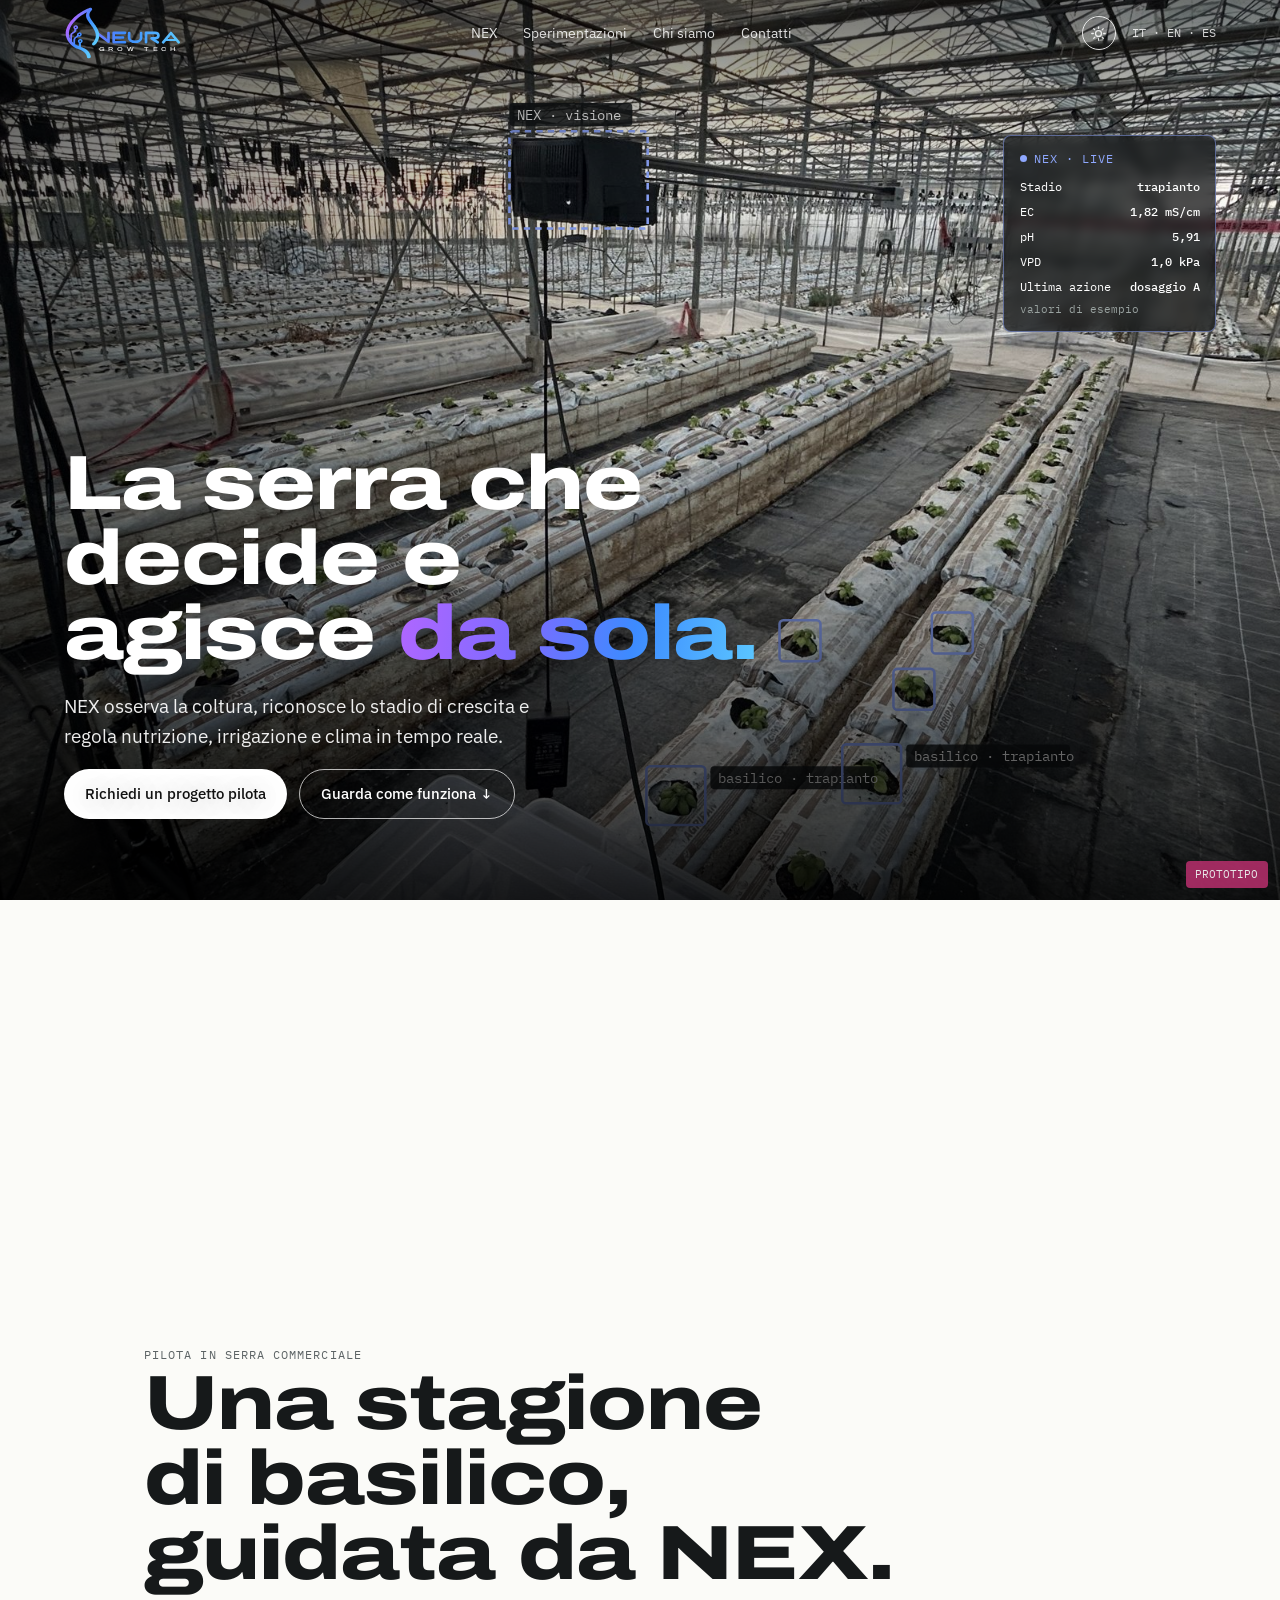
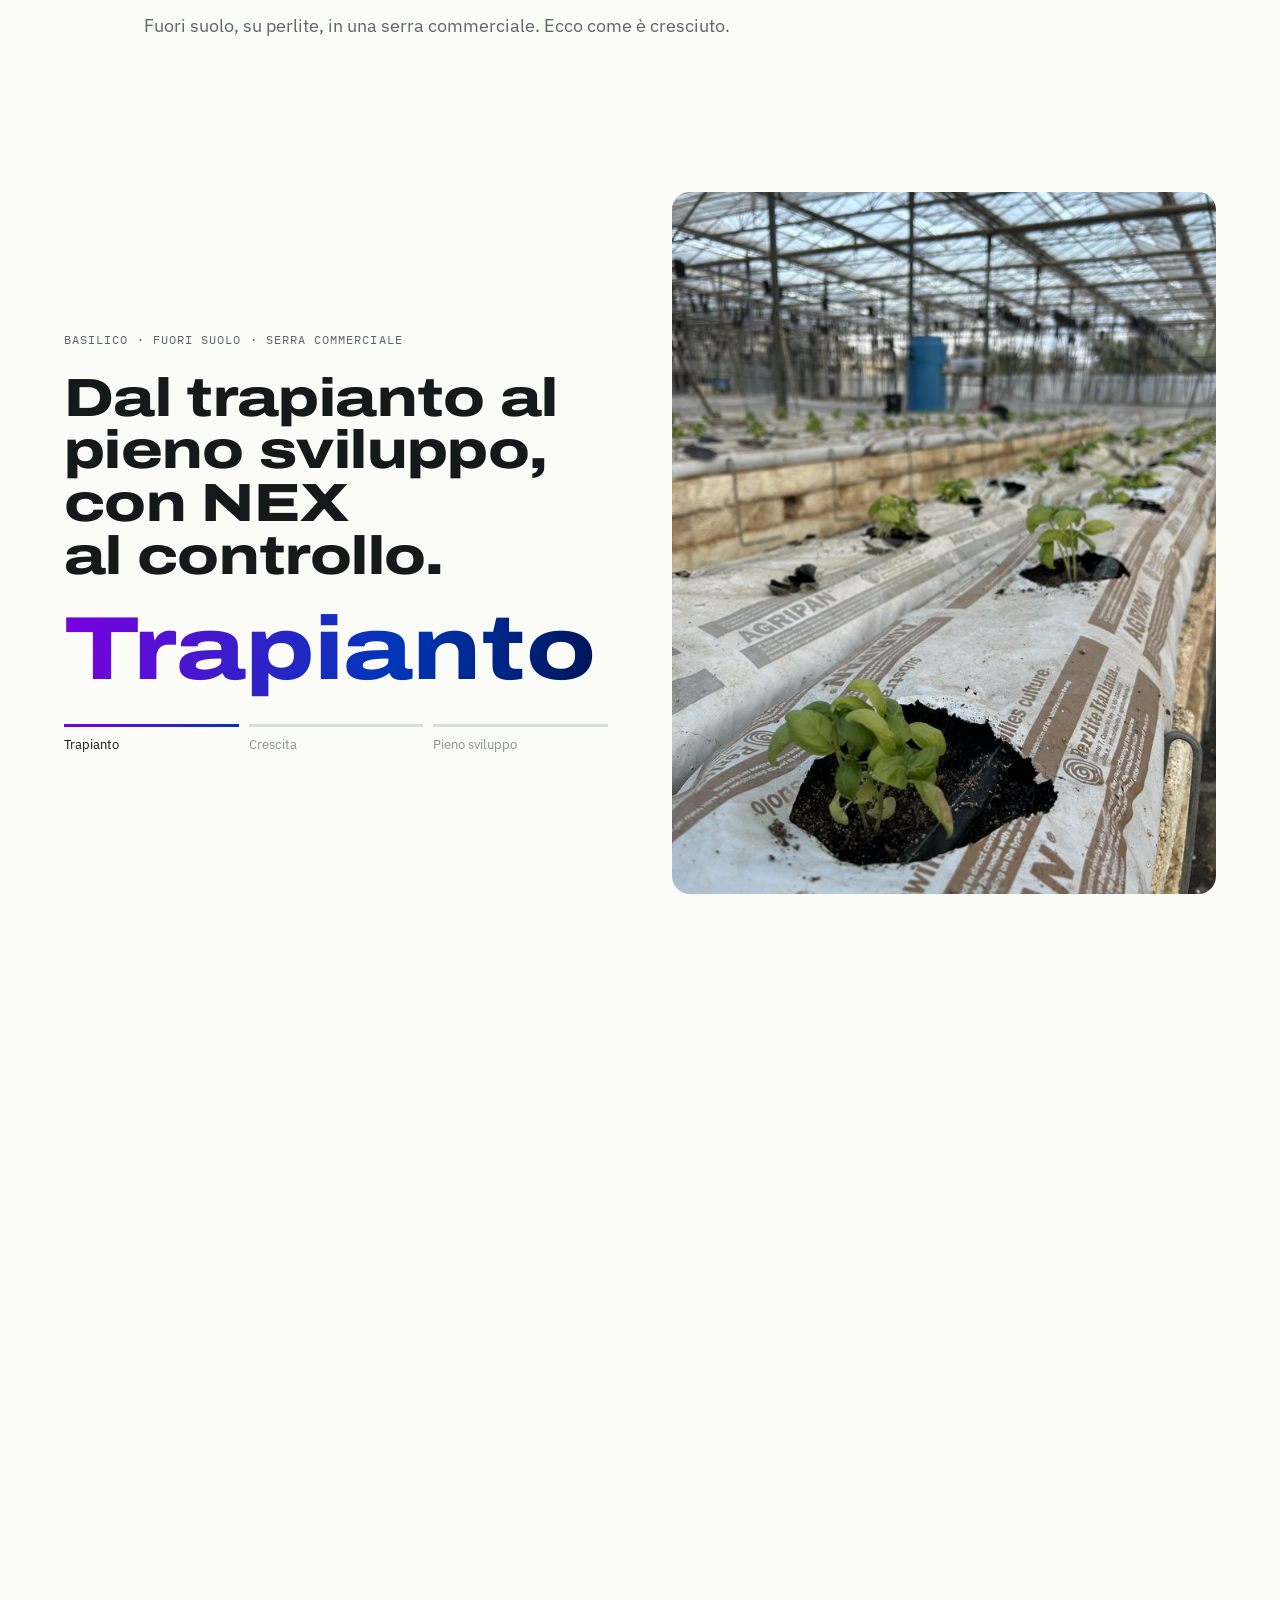
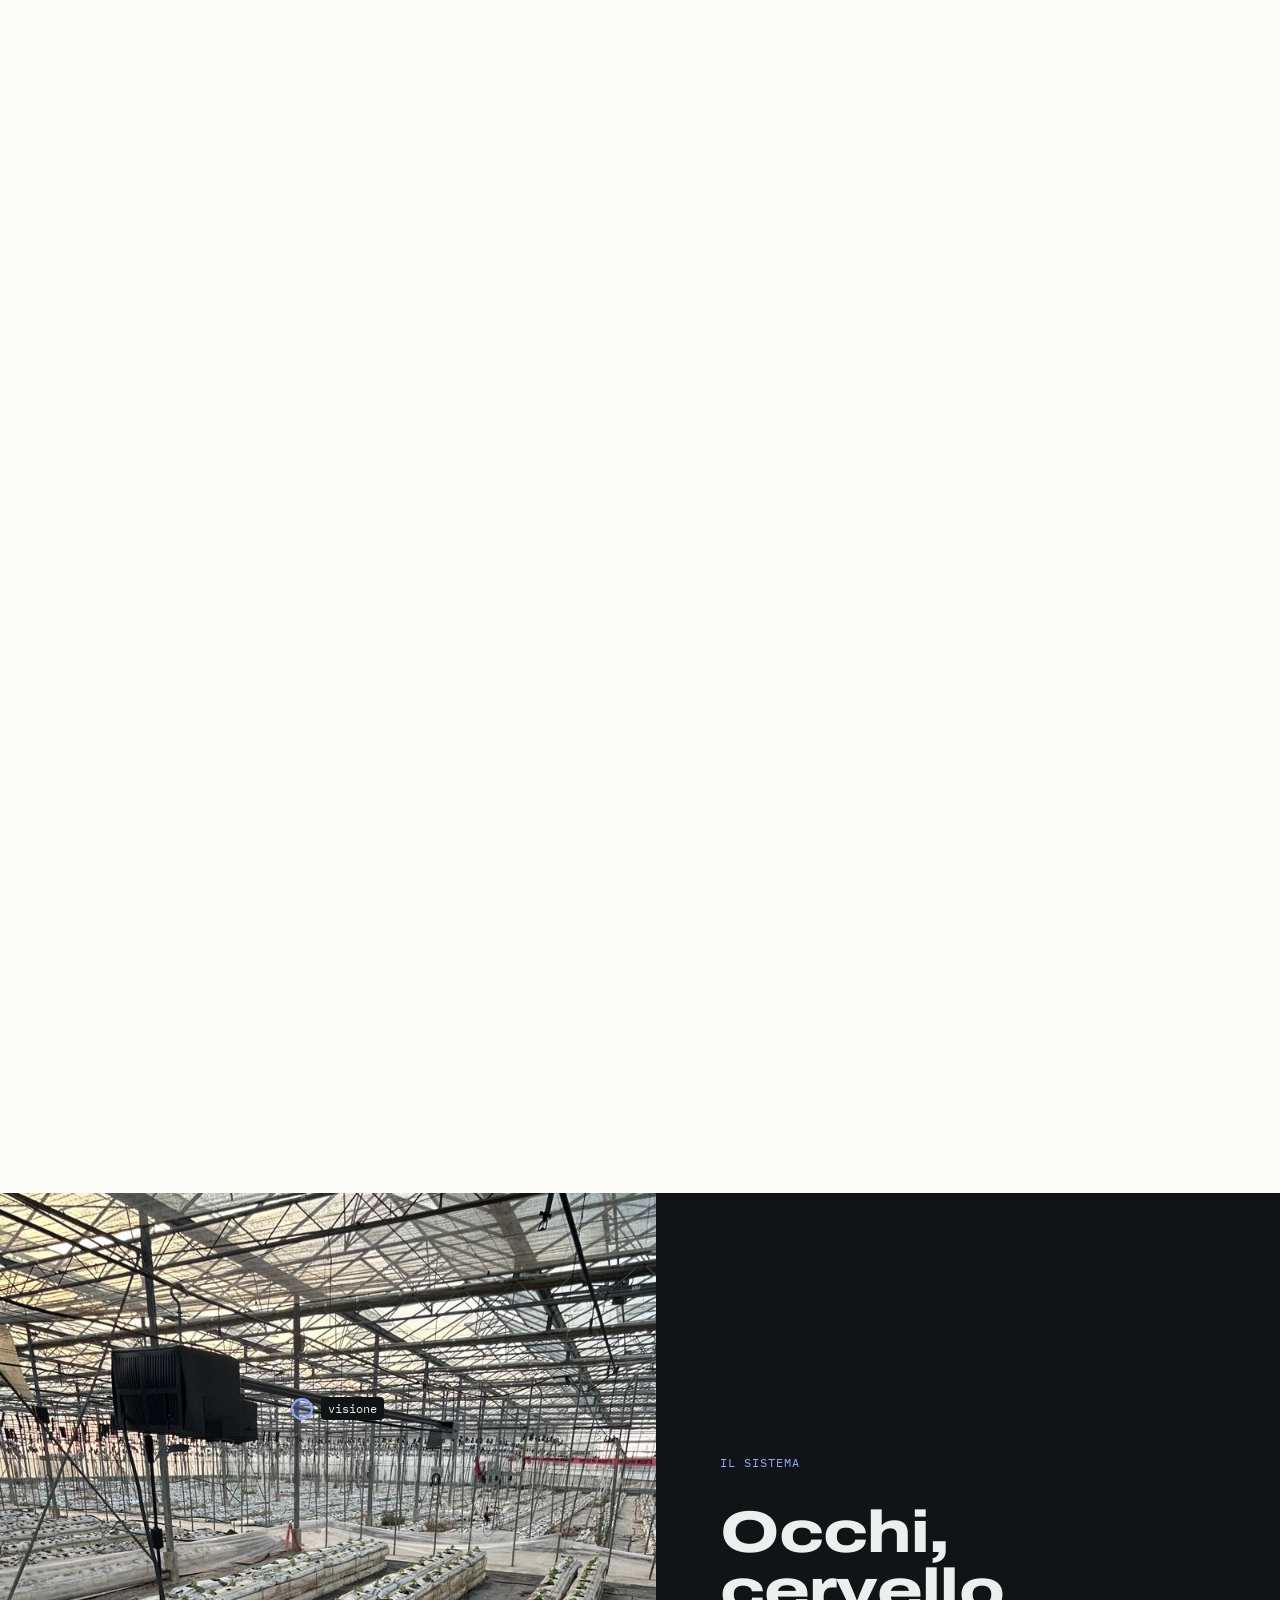
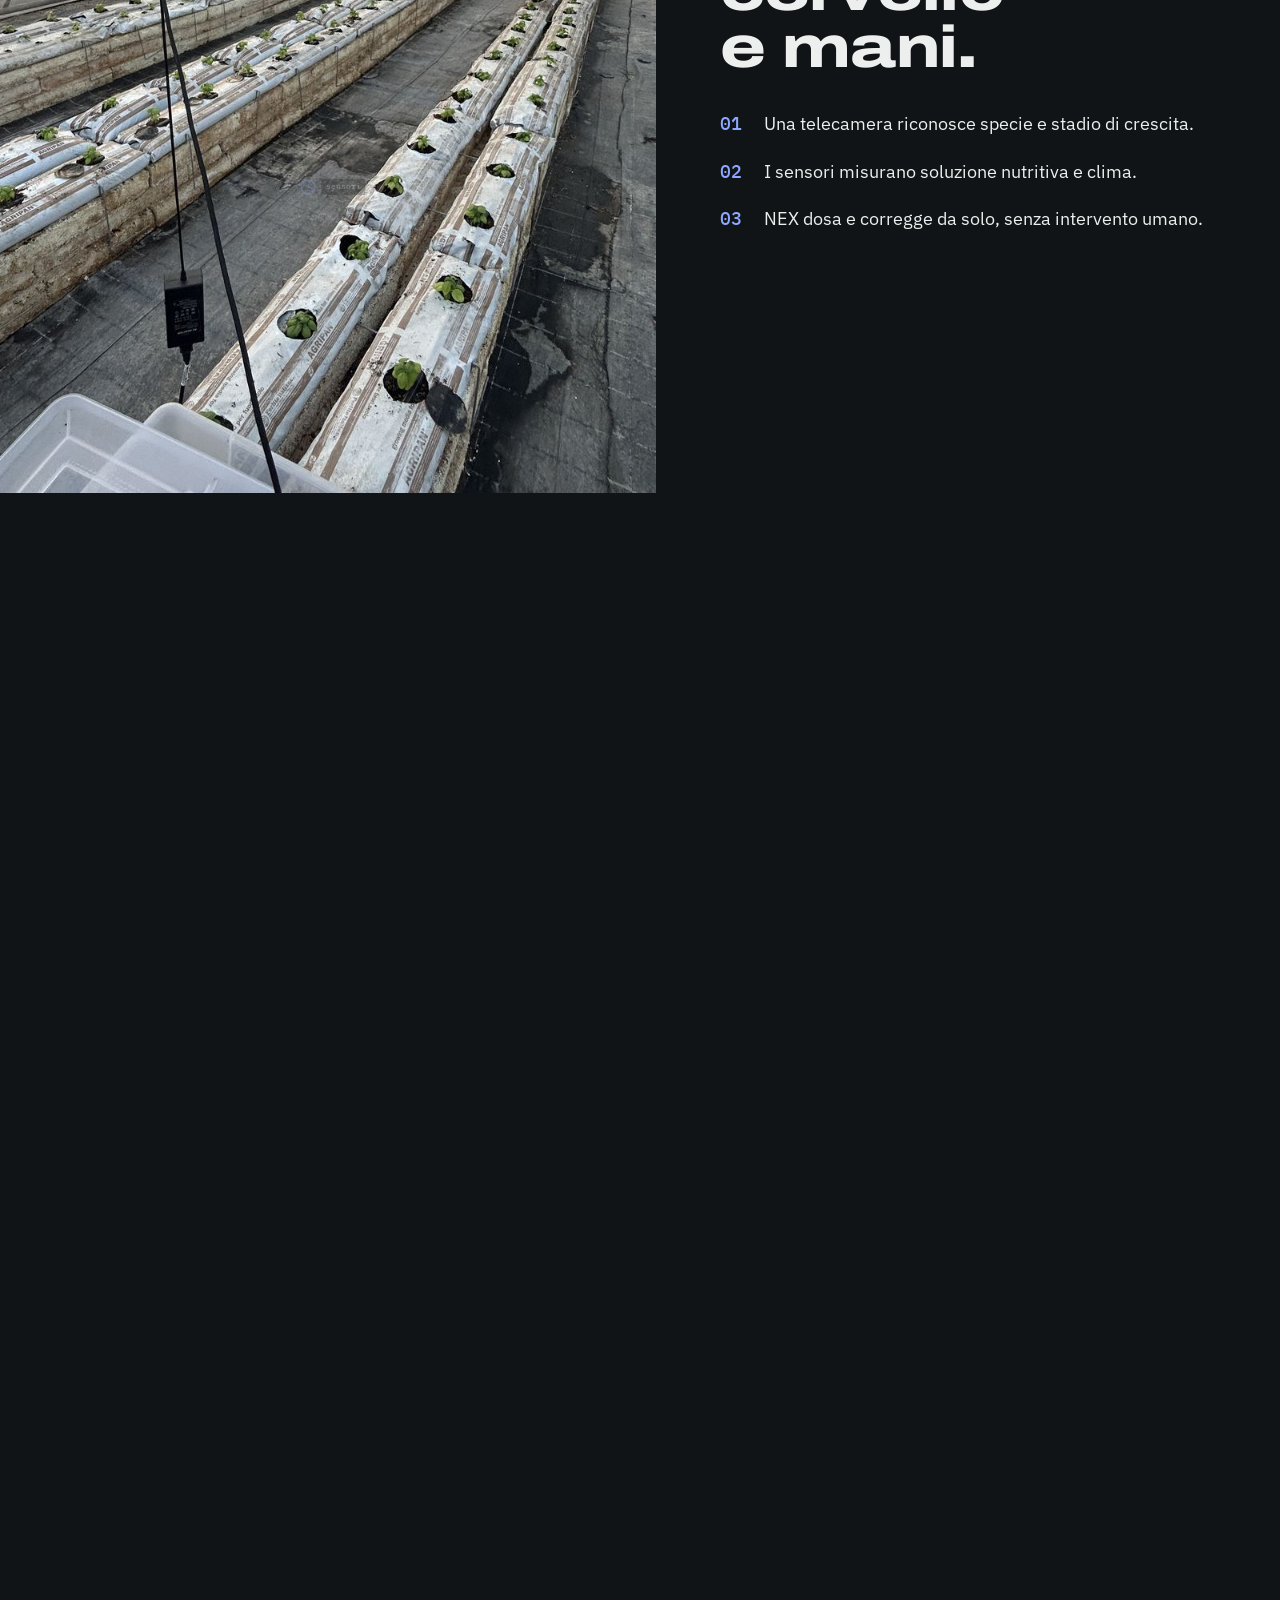
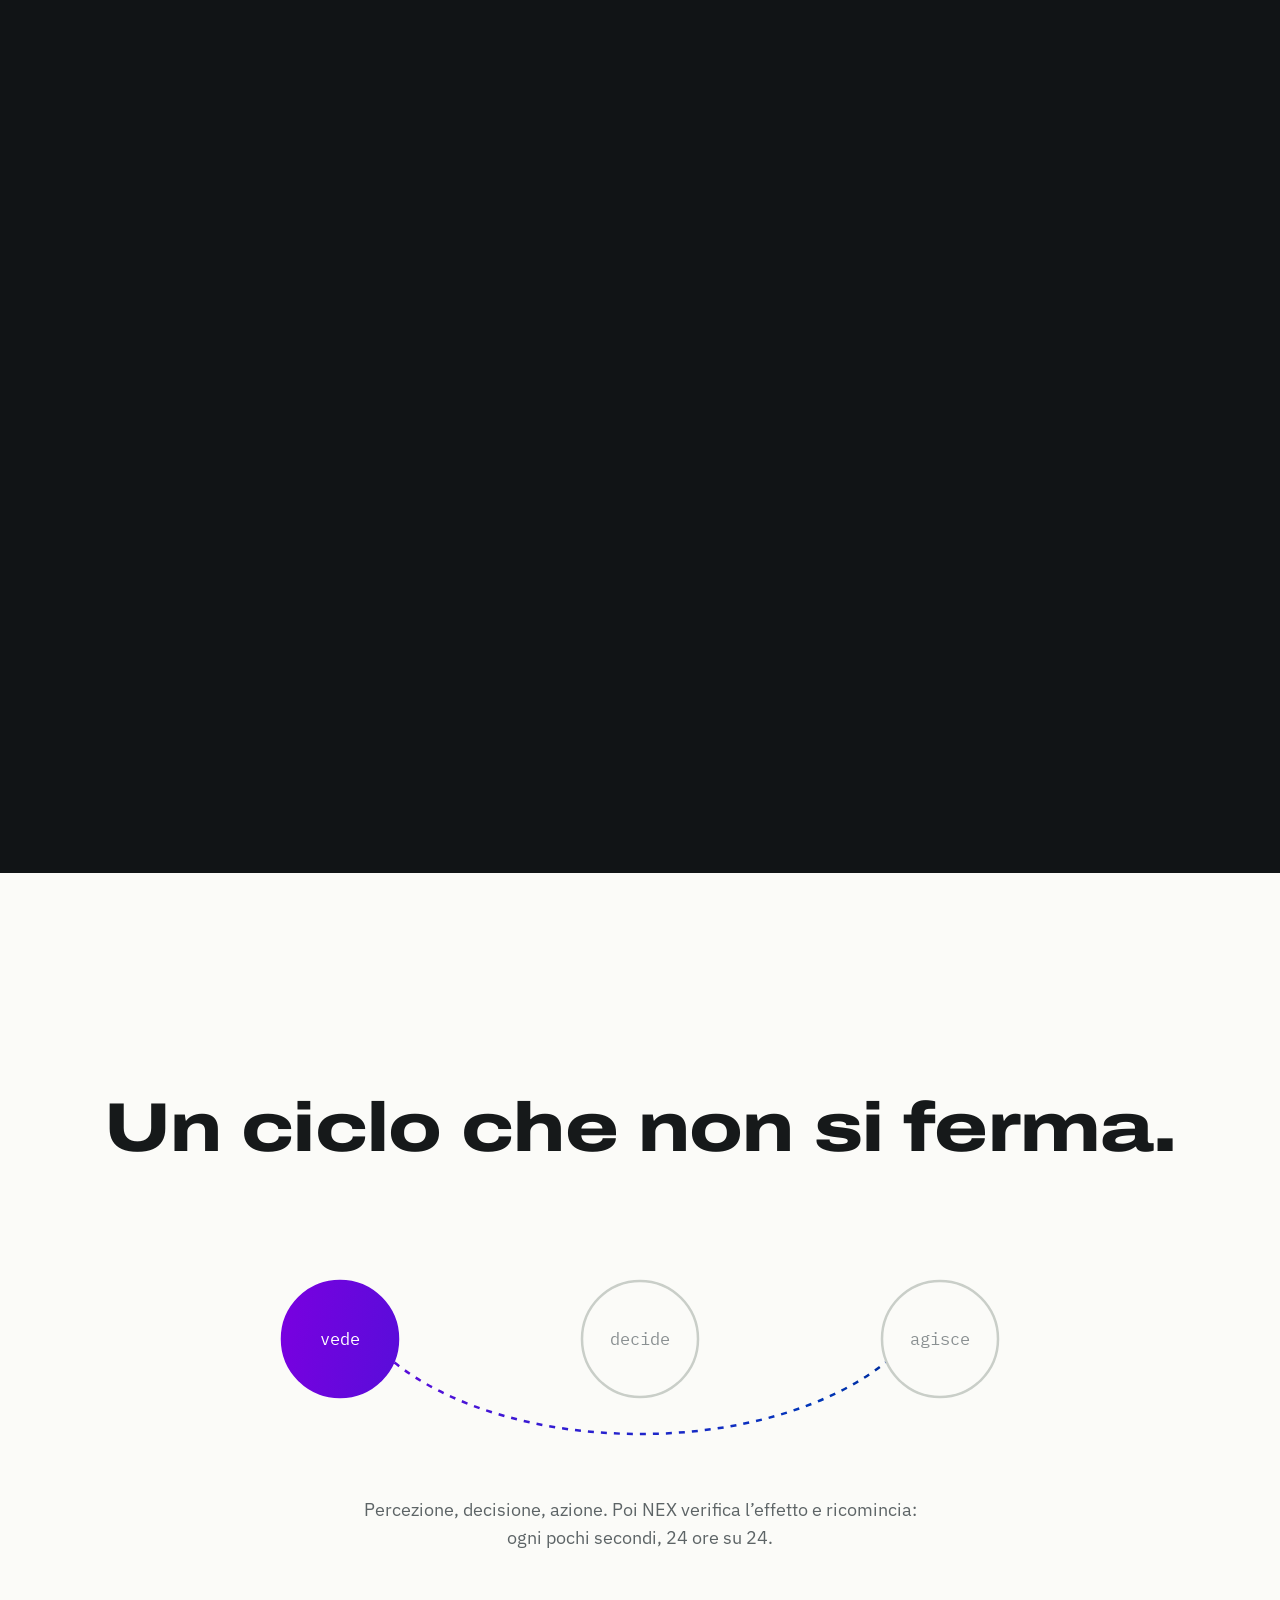
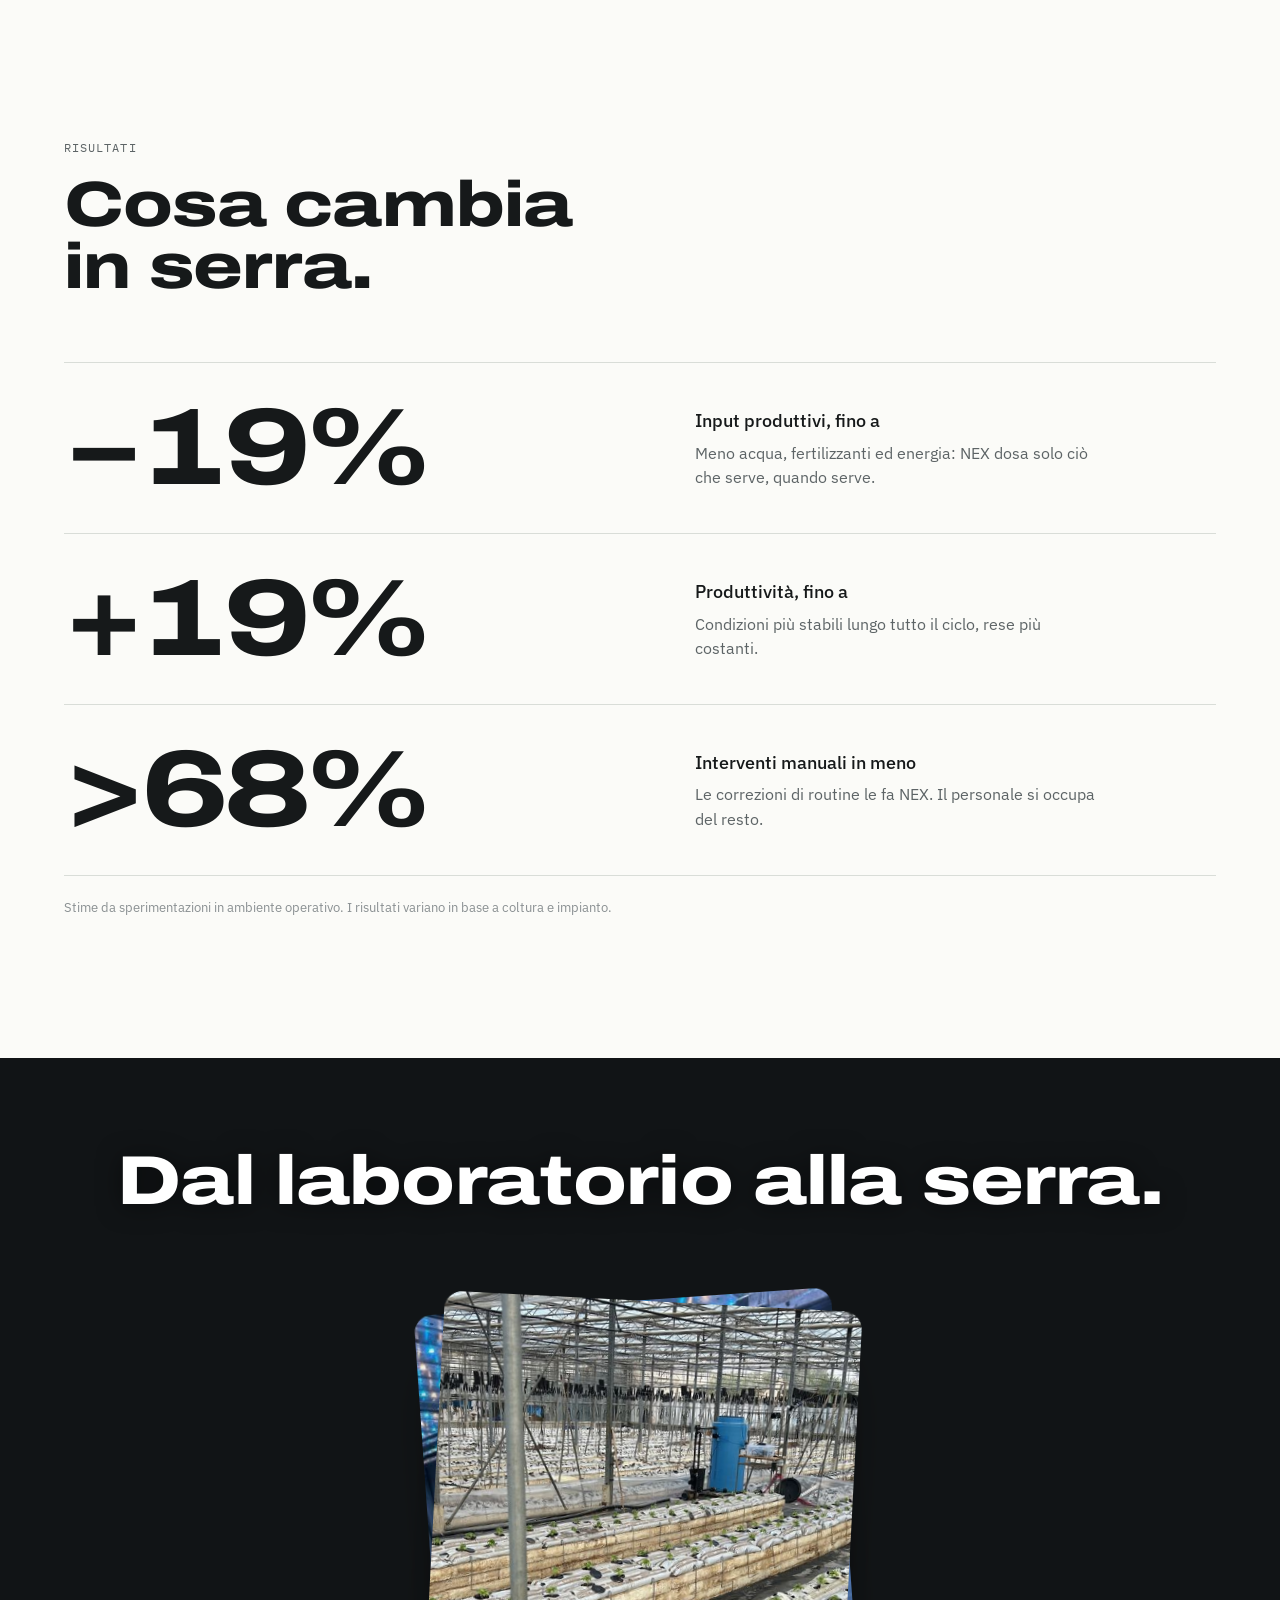
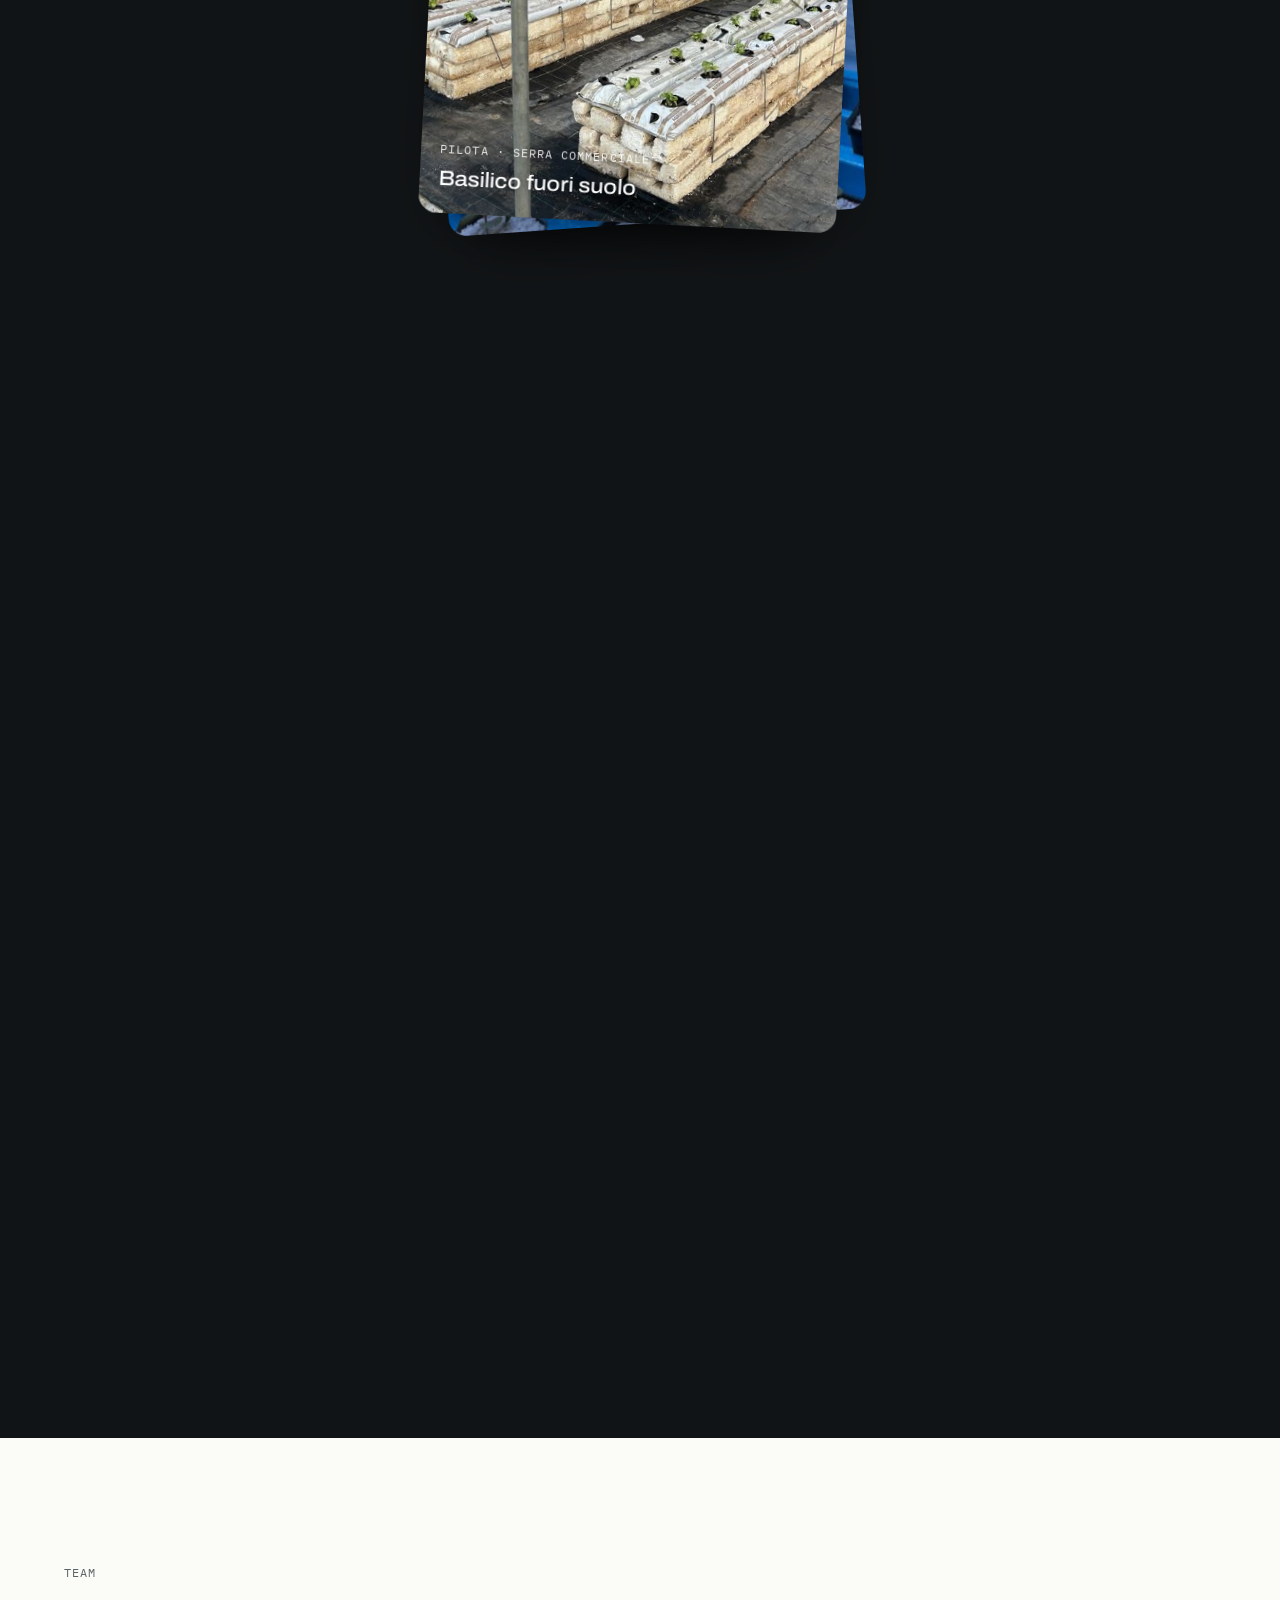
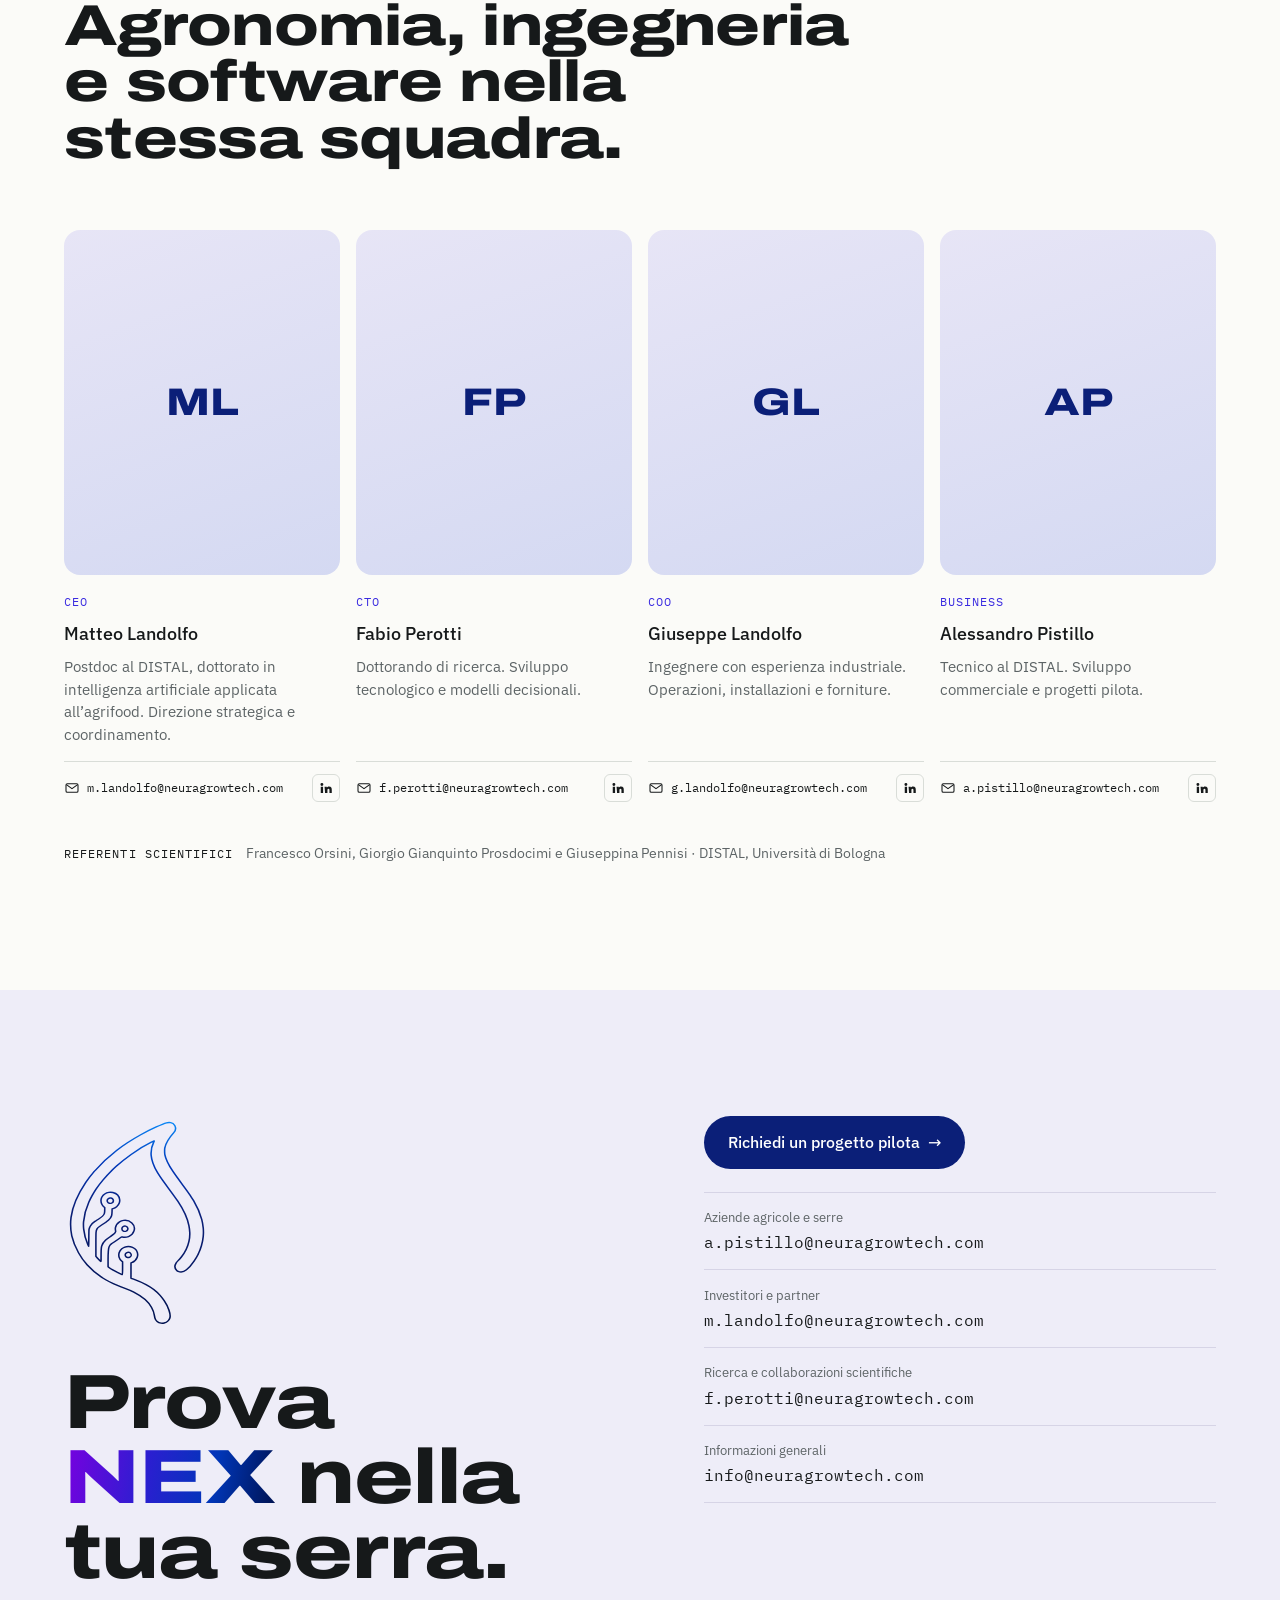
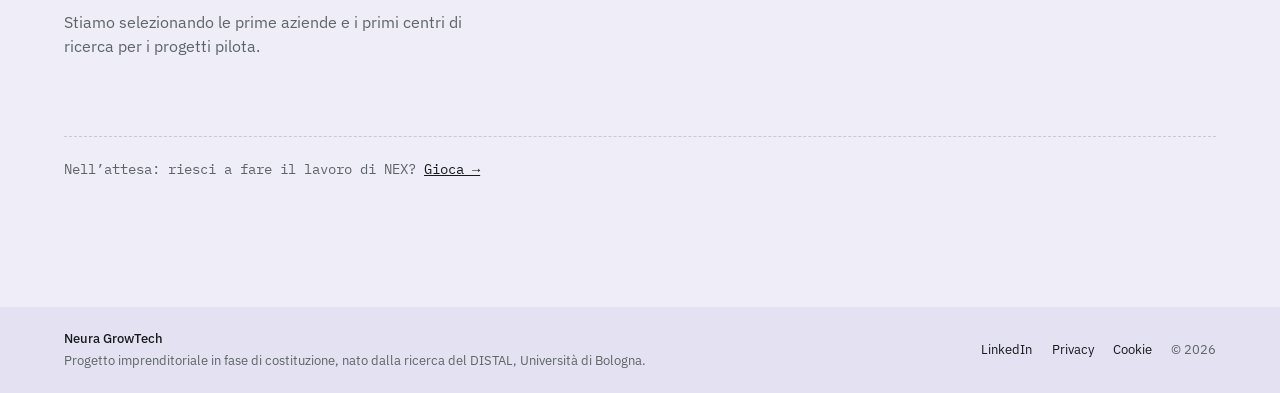
==== commit 1c9a7d06: "Anteprima: sezione team, chiusura con pulsante e tre strade di contatto, footer legale Co-Authored-B" ====
--- a/index.html
+++ b/index.html
@@ -254,6 +254,42 @@
 [data-theme="dark"] .nav.solid .brand .lk g.ink:first-of-type{stroke:url(#wg)}[data-theme="dark"] .nav.solid .brand .lk g.ink+g.ink{fill:url(#wg)}
 .end .lkbig .fl2{fill:url(#lkb)}[data-theme="dark"] .end .lkbig .fl2{display:none}
 .end .mail b{font-weight:500;font-size:.95rem;margin-top:.1rem}
+
+/* team */
+.team{padding-block:clamp(5rem,14vh,9rem)}
+.team .wrap{max-width:72rem;margin-inline:auto}
+.team .th{display:flex;flex-direction:column;gap:1rem}.team .th .eyebrow{color:var(--muted)}
+.team h2{font-size:clamp(2rem,4.6vw,3.6rem);max-width:18ch}
+.tg{display:grid;grid-template-columns:repeat(4,minmax(0,1fr));gap:1rem;margin-top:clamp(2.5rem,7vh,4rem)}
+.pp{display:flex;flex-direction:column;gap:.5rem;min-width:0}
+.pp .ph{aspect-ratio:4/5;border-radius:16px;background:linear-gradient(160deg,#E7E5F6,#D4D9F2);display:grid;place-items:center;font-family:var(--f-d);font-stretch:125%;font-weight:800;font-size:2.4rem;color:#0B1F78;margin-bottom:.6rem}
+.pp .eyebrow{color:#3A2BE0}
+.pp h3{margin:0;font-size:1.15rem;font-weight:500}
+.pp p{margin:0 0 .4rem;color:var(--muted);font-size:.92rem}
+.pl{display:flex;align-items:center;justify-content:space-between;gap:.5rem;margin-top:auto;padding-top:.7rem;border-top:1px solid var(--line)}
+.pl a{color:var(--ink);font-family:var(--f-m);font-size:.78rem;text-decoration:none;overflow:hidden;text-overflow:ellipsis;white-space:nowrap}
+.pl .li{flex:none;width:28px;height:28px;display:grid;place-items:center;border:1px solid var(--line);border-radius:6px}
+.pl .li svg{width:14px;height:14px;fill:currentColor}
+.pl .em{display:flex;align-items:center;gap:.45rem;min-width:0}.pl .em span{overflow:hidden;text-overflow:ellipsis}.pl .em svg{flex:none;width:16px;height:16px;fill:none;stroke:currentColor;stroke-width:1.6}
+.adv{margin:2.5rem 0 0;color:var(--muted);font-size:.9rem}.adv .eyebrow{color:var(--ink);margin-right:.6rem}
+@media (max-width:900px){.tg{grid-template-columns:repeat(2,minmax(0,1fr))}}
+@media (max-width:520px){.tg{grid-template-columns:1fr 1fr;gap:.8rem}.pp .ph{font-size:1.8rem}.pl .em span{display:none}.pl .em{width:28px;height:28px;justify-content:center;border:1px solid var(--line);border-radius:6px}}
+[data-theme="dark"] .pp .ph{background:linear-gradient(160deg,#1C1F33,#141A2E);color:#B8C6FF}
+[data-theme="dark"] .pp .eyebrow{color:#8FA8FF}
+/* chiusura: tre strade */
+.paths{display:flex;flex-direction:column}
+.btnp{align-self:flex-start;display:inline-flex;gap:.5rem;align-items:center;background:#0B1F78;color:#fff!important;font-family:var(--f-b)!important;font-weight:500;text-decoration:none;padding:.9rem 1.5rem;border-radius:999px;margin-bottom:1.4rem}
+.pa{border-top:1px solid #D6D4E6;padding-block:.9rem;display:flex;flex-direction:column;gap:.15rem}
+.pa small{color:var(--muted)}.pa a{color:var(--ink);font-family:var(--f-m);text-decoration:none}
+.pa.gen{border-bottom:1px solid #D6D4E6}
+[data-theme="dark"] .btnp{background:linear-gradient(100deg,#7A3CFF,#2F6BFF)}
+[data-theme="dark"] .pa{border-color:#262C2E}[data-theme="dark"] .pa small{color:var(--night-muted)}[data-theme="dark"] .pa a{color:var(--night-ink)}
+/* footer legale */
+.legal{background:#E4E2F2;padding-block:1.4rem;font-size:.8rem;color:var(--muted)}
+.legal .wrap{max-width:72rem;margin-inline:auto;display:flex;justify-content:space-between;gap:1rem 2rem;flex-wrap:wrap;align-items:center}
+.legal .lb{display:flex;flex-direction:column;gap:.15rem}.legal b{color:var(--ink);font-weight:500}
+.legal .ll{display:flex;gap:1.2rem;align-items:center}.legal a{color:var(--ink);text-decoration:none}
+[data-theme="dark"] .legal{background:#030405;color:var(--night-muted)}[data-theme="dark"] .legal b,[data-theme="dark"] .legal a{color:var(--night-ink)}
 </style>
 </head>
 <body>
@@ -269,7 +305,7 @@
 <path d="M502 221 V244 C502 270 560 270 560 244 V221"/>
 <path d="M584 266 V220 H627 C650 220 650 247 627 247 H611 L641 266"/>
 <path d="M667 266 L705 221 L742 266"/><path d="M682 255 H728" stroke-width="10"/>
-</g></g><path class="w" fill="url(#ngt-l)" transform="matrix(0.2145 0 0 0.1924 147.35 79.24)" fill-rule="evenodd" d="M735.0 1375.8C725.4 1373.9 718.6 1370.6 712.6 1364.8C708.2 1360.6 705.6 1357.2 703.3 1352.5C699.9 1345.8 698.6 1340.8 697.3 1329.2C695.1 1310.4 690.2 1294.6 680.8 1276.2C670.9 1257.0 659.8 1241.7 644.0 1226.0C625.6 1207.6 605.3 1192.6 579.0 1177.9C566.8 1171.1 553.9 1165.0 529.0 1154.4C504.0 1143.8 500.9 1142.4 489.0 1137.0C475.4 1130.8 449.0 1117.5 439.8 1112.2C427.1 1104.9 409.5 1093.7 402.0 1088.2C400.5 1087.1 397.1 1084.6 394.5 1082.7C366.7 1062.5 335.5 1032.7 312.0 1003.8C294.4 982.1 276.8 954.6 263.1 927.2C245.1 891.3 231.0 851.8 224.7 820.2C219.8 795.0 217.8 774.4 217.9 746.0C217.9 727.3 218.3 719.4 220.5 701.5C228.6 633.4 258.0 555.6 304.7 478.5C314.6 462.3 337.4 429.1 349.7 413.2C389.5 361.8 430.1 319.2 480.7 275.8C494.0 264.5 531.0 235.2 542.8 226.7C576.7 202.2 591.1 192.5 618.8 175.5C655.7 152.8 673.2 142.9 707.5 125.8C733.9 112.6 754.9 103.2 766.0 99.6C772.5 97.5 783.1 96.9 789.7 98.2C799.2 100.3 808.4 107.4 813.2 116.5C821.0 131.4 819.0 147.7 807.7 161.8C775.7 201.4 762.2 227.2 756.2 260.2C755.4 264.3 755.3 267.9 755.3 279.8C755.3 293.8 755.4 294.5 756.9 303.0C762.1 331.9 775.0 361.8 802.1 407.6C813.6 427.1 828.2 449.6 860.2 497.6C883.7 532.7 891.9 545.6 902.7 563.7C913.9 582.6 914.4 583.4 921.0 595.6C944.1 638.9 956.9 671.9 967.4 715.0C971.0 729.6 974.3 751.0 976.1 770.0C976.9 779.2 976.9 813.6 976.1 823.0C974.4 841.7 970.0 867.0 965.7 883.0C961.5 898.5 954.3 919.9 950.0 929.5C949.0 931.8 946.9 936.4 945.5 939.7C941.0 950.0 931.5 967.7 923.6 980.5C910.2 1002.3 891.5 1026.3 880.3 1036.1C870.3 1044.9 859.5 1049.7 849.2 1049.6C843.1 1049.6 838.6 1048.6 833.0 1045.9C829.6 1044.3 827.9 1043.1 824.7 1039.8C812.8 1027.8 811.3 1010.0 820.7 993.1C823.2 988.7 825.4 985.8 832.5 977.7C837.8 971.6 846.9 960.1 851.1 954.5C873.4 924.2 886.7 893.6 894.4 855.2C898.0 837.7 899.9 813.4 899.0 797.2C898.0 778.5 897.0 769.6 894.2 754.5C885.4 705.9 864.6 655.0 830.6 598.9C815.9 574.7 808.0 562.5 777.5 516.8C751.6 478.1 742.6 464.2 729.6 442.6C697.7 390.2 681.7 347.7 678.5 307.3C676.2 278.5 681.4 248.2 693.0 222.4C694.6 218.7 696.0 215.5 696.0 215.3C696.0 214.6 694.1 215.1 691.5 216.6C690.0 217.4 684.6 220.4 679.5 223.1C648.3 240.1 598.4 273.9 564.0 301.2C529.9 328.4 507.1 348.5 480.5 375.0C452.4 403.0 430.3 428.4 403.8 462.9C391.9 478.5 371.4 508.7 363.4 522.5C349.1 547.1 348.2 548.8 340.0 565.2C331.5 582.3 328.3 589.6 321.9 605.5C304.7 648.2 295.1 688.4 291.9 730.5C291.2 740.1 291.7 765.6 292.7 776.5C296.1 810.2 303.0 839.8 315.1 872.0C318.8 881.8 320.9 886.3 321.5 885.7C321.8 885.4 322.0 864.8 322.1 834.0C322.3 783.8 322.3 782.6 323.4 777.8C325.0 770.5 326.7 765.5 330.0 758.7C336.2 745.8 343.3 737.6 357.0 727.9C360.2 725.6 364.8 722.3 367.2 720.5C369.7 718.7 374.0 715.7 376.8 713.8C399.3 698.2 406.8 690.5 410.7 678.2C412.7 672.0 413.0 668.7 413.0 653.5L413.0 639.2L409.0 635.6C403.7 630.7 400.5 626.4 397.2 619.8C390.4 605.7 389.5 593.6 394.3 578.2C394.8 576.9 395.9 574.2 396.9 572.3C404.8 556.5 419.2 545.7 436.7 542.7C443.3 541.5 453.1 542.0 459.4 543.7C480.9 549.6 496.4 567.9 498.5 589.8C499.3 597.6 498.6 603.3 496.2 610.5C492.8 620.5 488.3 627.5 481.1 633.9C474.3 640.0 469.0 643.1 460.6 646.0L455.2 647.8L454.9 663.3C454.6 679.7 454.2 684.1 452.2 691.2C449.2 702.0 444.2 709.9 434.1 720.1C426.1 728.0 420.2 732.6 395.2 750.3C377.2 763.0 373.1 767.0 368.9 775.5C362.5 788.2 362.5 788.9 362.5 878.7L362.5 949.8L363.9 952.0C368.7 959.4 389.7 983.0 391.5 983.0C391.8 983.0 392.0 980.2 392.0 975.4C392.0 971.2 392.1 953.0 392.2 935.0C392.4 899.3 392.6 897.1 395.5 885.3C398.9 871.7 406.0 859.4 417.1 847.8C421.8 842.8 422.5 842.3 447.0 822.7C456.2 815.4 465.1 808.1 466.7 806.6C470.6 802.8 473.3 798.6 474.6 794.4L475.6 790.9L474.6 784.6C473.3 777.1 473.2 774.1 474.3 767.8C476.8 752.1 484.8 739.2 497.5 730.6C505.1 725.3 511.6 722.7 520.7 721.2C538.3 718.4 555.0 723.9 568.1 737.0C580.8 749.7 585.6 769.8 580.3 788.0C575.9 803.3 563.6 817.5 549.3 824.0C538.9 828.7 525.4 830.0 514.2 827.3C512.6 826.9 510.7 826.5 510.1 826.5C509.4 826.5 505.7 829.2 500.1 833.6C489.7 842.0 485.9 844.9 467.2 858.8C459.6 864.5 452.2 870.0 450.8 870.9C445.9 874.6 440.4 882.7 437.8 890.0C432.9 903.7 431.9 919.4 432.1 976.6L432.2 1016.4L433.5 1017.7C437.2 1021.7 458.5 1036.5 472.5 1044.7C477.0 1047.4 481.8 1050.2 483.0 1051.0C486.4 1053.1 504.2 1062.6 509.1 1065.0C511.6 1066.3 513.7 1067.0 514.2 1066.8C514.9 1066.6 515.0 1063.0 515.0 1026.0L515.0 985.4L509.6 980.1C501.8 972.4 497.7 965.6 495.3 956.4C492.6 946.3 492.6 937.6 495.3 927.5C497.7 918.2 503.9 907.9 510.6 901.7C514.3 898.4 520.8 894.0 524.3 892.5C541.0 885.2 556.5 885.2 571.8 892.7C577.2 895.4 584.3 900.3 587.3 903.6C589.7 906.1 594.4 912.9 596.0 916.0C598.9 921.7 601.5 933.0 601.5 939.9C601.5 943.3 600.1 951.0 598.6 955.8C593.9 970.7 581.2 984.8 567.2 990.3L563.2 991.9L563.1 1040.7L563.0 1089.6L565.6 1090.7C567.1 1091.4 574.2 1094.4 581.4 1097.5C613.3 1111.0 628.4 1118.4 649.0 1130.4C681.5 1149.4 709.4 1173.2 729.5 1199.2C740.0 1212.7 744.4 1219.0 752.8 1233.0C776.9 1272.5 791.1 1319.3 785.7 1341.4C784.1 1348.4 780.2 1355.8 775.0 1361.6C770.0 1367.3 760.5 1373.0 752.8 1375.0C747.7 1376.3 739.4 1376.7 735.0 1375.8ZM554.3 956.3C557.9 954.7 561.2 951.5 562.9 948.1C564.0 945.7 564.2 944.6 564.2 941.0C564.2 937.4 564.1 936.3 562.8 933.9C561.1 930.4 557.3 926.9 553.6 925.5C551.8 924.8 549.7 924.5 547.1 924.5C543.7 924.5 542.7 924.7 540.1 926.0C536.2 928.0 532.4 932.1 531.2 935.6C530.0 939.3 530.4 945.4 532.1 948.8C534.3 953.0 538.9 956.5 543.7 957.5C546.7 958.1 551.4 957.6 554.3 956.3ZM535.3 789.6C539.4 787.6 541.7 785.5 543.5 781.8C545.6 777.5 545.9 774.1 544.6 769.6C542.6 763.3 538.6 759.4 532.0 757.7C528.1 756.7 524.2 757.3 519.9 759.6C508.3 765.7 508.0 782.7 519.3 788.9C524.8 791.9 529.9 792.1 535.3 789.6ZM452.3 610.8C460.1 607.2 463.9 598.3 461.3 589.9C457.6 578.2 442.1 574.4 432.9 583.0C428.2 587.3 426.2 595.6 428.5 601.6C430.3 606.3 434.3 610.2 439.2 611.8C442.5 612.9 448.8 612.4 452.3 610.8Z"/><path class="c" fill="url(#lka)" transform="matrix(0.2145 0 0 0.1924 147.35 79.24)" fill-rule="evenodd" d="M735.0 1375.8C725.4 1373.9 718.6 1370.6 712.6 1364.8C708.2 1360.6 705.6 1357.2 703.3 1352.5C699.9 1345.8 698.6 1340.8 697.3 1329.2C695.1 1310.4 690.2 1294.6 680.8 1276.2C670.9 1257.0 659.8 1241.7 644.0 1226.0C625.6 1207.6 605.3 1192.6 579.0 1177.9C566.8 1171.1 553.9 1165.0 529.0 1154.4C504.0 1143.8 500.9 1142.4 489.0 1137.0C475.4 1130.8 449.0 1117.5 439.8 1112.2C427.1 1104.9 409.5 1093.7 402.0 1088.2C400.5 1087.1 397.1 1084.6 394.5 1082.7C366.7 1062.5 335.5 1032.7 312.0 1003.8C294.4 982.1 276.8 954.6 263.1 927.2C245.1 891.3 231.0 851.8 224.7 820.2C219.8 795.0 217.8 774.4 217.9 746.0C217.9 727.3 218.3 719.4 220.5 701.5C228.6 633.4 258.0 555.6 304.7 478.5C314.6 462.3 337.4 429.1 349.7 413.2C389.5 361.8 430.1 319.2 480.7 275.8C494.0 264.5 531.0 235.2 542.8 226.7C576.7 202.2 591.1 192.5 618.8 175.5C655.7 152.8 673.2 142.9 707.5 125.8C733.9 112.6 754.9 103.2 766.0 99.6C772.5 97.5 783.1 96.9 789.7 98.2C799.2 100.3 808.4 107.4 813.2 116.5C821.0 131.4 819.0 147.7 807.7 161.8C775.7 201.4 762.2 227.2 756.2 260.2C755.4 264.3 755.3 267.9 755.3 279.8C755.3 293.8 755.4 294.5 756.9 303.0C762.1 331.9 775.0 361.8 802.1 407.6C813.6 427.1 828.2 449.6 860.2 497.6C883.7 532.7 891.9 545.6 902.7 563.7C913.9 582.6 914.4 583.4 921.0 595.6C944.1 638.9 956.9 671.9 967.4 715.0C971.0 729.6 974.3 751.0 976.1 770.0C976.9 779.2 976.9 813.6 976.1 823.0C974.4 841.7 970.0 867.0 965.7 883.0C961.5 898.5 954.3 919.9 950.0 929.5C949.0 931.8 946.9 936.4 945.5 939.7C941.0 950.0 931.5 967.7 923.6 980.5C910.2 1002.3 891.5 1026.3 880.3 1036.1C870.3 1044.9 859.5 1049.7 849.2 1049.6C843.1 1049.6 838.6 1048.6 833.0 1045.9C829.6 1044.3 827.9 1043.1 824.7 1039.8C812.8 1027.8 811.3 1010.0 820.7 993.1C823.2 988.7 825.4 985.8 832.5 977.7C837.8 971.6 846.9 960.1 851.1 954.5C873.4 924.2 886.7 893.6 894.4 855.2C898.0 837.7 899.9 813.4 899.0 797.2C898.0 778.5 897.0 769.6 894.2 754.5C885.4 705.9 864.6 655.0 830.6 598.9C815.9 574.7 808.0 562.5 777.5 516.8C751.6 478.1 742.6 464.2 729.6 442.6C697.7 390.2 681.7 347.7 678.5 307.3C676.2 278.5 681.4 248.2 693.0 222.4C694.6 218.7 696.0 215.5 696.0 215.3C696.0 214.6 694.1 215.1 691.5 216.6C690.0 217.4 684.6 220.4 679.5 223.1C648.3 240.1 598.4 273.9 564.0 301.2C529.9 328.4 507.1 348.5 480.5 375.0C452.4 403.0 430.3 428.4 403.8 462.9C391.9 478.5 371.4 508.7 363.4 522.5C349.1 547.1 348.2 548.8 340.0 565.2C331.5 582.3 328.3 589.6 321.9 605.5C304.7 648.2 295.1 688.4 291.9 730.5C291.2 740.1 291.7 765.6 292.7 776.5C296.1 810.2 303.0 839.8 315.1 872.0C318.8 881.8 320.9 886.3 321.5 885.7C321.8 885.4 322.0 864.8 322.1 834.0C322.3 783.8 322.3 782.6 323.4 777.8C325.0 770.5 326.7 765.5 330.0 758.7C336.2 745.8 343.3 737.6 357.0 727.9C360.2 725.6 364.8 722.3 367.2 720.5C369.7 718.7 374.0 715.7 376.8 713.8C399.3 698.2 406.8 690.5 410.7 678.2C412.7 672.0 413.0 668.7 413.0 653.5L413.0 639.2L409.0 635.6C403.7 630.7 400.5 626.4 397.2 619.8C390.4 605.7 389.5 593.6 394.3 578.2C394.8 576.9 395.9 574.2 396.9 572.3C404.8 556.5 419.2 545.7 436.7 542.7C443.3 541.5 453.1 542.0 459.4 543.7C480.9 549.6 496.4 567.9 498.5 589.8C499.3 597.6 498.6 603.3 496.2 610.5C492.8 620.5 488.3 627.5 481.1 633.9C474.3 640.0 469.0 643.1 460.6 646.0L455.2 647.8L454.9 663.3C454.6 679.7 454.2 684.1 452.2 691.2C449.2 702.0 444.2 709.9 434.1 720.1C426.1 728.0 420.2 732.6 395.2 750.3C377.2 763.0 373.1 767.0 368.9 775.5C362.5 788.2 362.5 788.9 362.5 878.7L362.5 949.8L363.9 952.0C368.7 959.4 389.7 983.0 391.5 983.0C391.8 983.0 392.0 980.2 392.0 975.4C392.0 971.2 392.1 953.0 392.2 935.0C392.4 899.3 392.6 897.1 395.5 885.3C398.9 871.7 406.0 859.4 417.1 847.8C421.8 842.8 422.5 842.3 447.0 822.7C456.2 815.4 465.1 808.1 466.7 806.6C470.6 802.8 473.3 798.6 474.6 794.4L475.6 790.9L474.6 784.6C473.3 777.1 473.2 774.1 474.3 767.8C476.8 752.1 484.8 739.2 497.5 730.6C505.1 725.3 511.6 722.7 520.7 721.2C538.3 718.4 555.0 723.9 568.1 737.0C580.8 749.7 585.6 769.8 580.3 788.0C575.9 803.3 563.6 817.5 549.3 824.0C538.9 828.7 525.4 830.0 514.2 827.3C512.6 826.9 510.7 826.5 510.1 826.5C509.4 826.5 505.7 829.2 500.1 833.6C489.7 842.0 485.9 844.9 467.2 858.8C459.6 864.5 452.2 870.0 450.8 870.9C445.9 874.6 440.4 882.7 437.8 890.0C432.9 903.7 431.9 919.4 432.1 976.6L432.2 1016.4L433.5 1017.7C437.2 1021.7 458.5 1036.5 472.5 1044.7C477.0 1047.4 481.8 1050.2 483.0 1051.0C486.4 1053.1 504.2 1062.6 509.1 1065.0C511.6 1066.3 513.7 1067.0 514.2 1066.8C514.9 1066.6 515.0 1063.0 515.0 1026.0L515.0 985.4L509.6 980.1C501.8 972.4 497.7 965.6 495.3 956.4C492.6 946.3 492.6 937.6 495.3 927.5C497.7 918.2 503.9 907.9 510.6 901.7C514.3 898.4 520.8 894.0 524.3 892.5C541.0 885.2 556.5 885.2 571.8 892.7C577.2 895.4 584.3 900.3 587.3 903.6C589.7 906.1 594.4 912.9 596.0 916.0C598.9 921.7 601.5 933.0 601.5 939.9C601.5 943.3 600.1 951.0 598.6 955.8C593.9 970.7 581.2 984.8 567.2 990.3L563.2 991.9L563.1 1040.7L563.0 1089.6L565.6 1090.7C567.1 1091.4 574.2 1094.4 581.4 1097.5C613.3 1111.0 628.4 1118.4 649.0 1130.4C681.5 1149.4 709.4 1173.2 729.5 1199.2C740.0 1212.7 744.4 1219.0 752.8 1233.0C776.9 1272.5 791.1 1319.3 785.7 1341.4C784.1 1348.4 780.2 1355.8 775.0 1361.6C770.0 1367.3 760.5 1373.0 752.8 1375.0C747.7 1376.3 739.4 1376.7 735.0 1375.8ZM554.3 956.3C557.9 954.7 561.2 951.5 562.9 948.1C564.0 945.7 564.2 944.6 564.2 941.0C564.2 937.4 564.1 936.3 562.8 933.9C561.1 930.4 557.3 926.9 553.6 925.5C551.8 924.8 549.7 924.5 547.1 924.5C543.7 924.5 542.7 924.7 540.1 926.0C536.2 928.0 532.4 932.1 531.2 935.6C530.0 939.3 530.4 945.4 532.1 948.8C534.3 953.0 538.9 956.5 543.7 957.5C546.7 958.1 551.4 957.6 554.3 956.3ZM535.3 789.6C539.4 787.6 541.7 785.5 543.5 781.8C545.6 777.5 545.9 774.1 544.6 769.6C542.6 763.3 538.6 759.4 532.0 757.7C528.1 756.7 524.2 757.3 519.9 759.6C508.3 765.7 508.0 782.7 519.3 788.9C524.8 791.9 529.9 792.1 535.3 789.6ZM452.3 610.8C460.1 607.2 463.9 598.3 461.3 589.9C457.6 578.2 442.1 574.4 432.9 583.0C428.2 587.3 426.2 595.6 428.5 601.6C430.3 606.3 434.3 610.2 439.2 611.8C442.5 612.9 448.8 612.4 452.3 610.8Z"/><path class="c" fill="url(#lkb)" transform="matrix(0.2145 0 0 0.1924 147.35 79.24)" fill-rule="evenodd" d="M735.0 1375.8C725.4 1373.9 718.6 1370.6 712.6 1364.8C708.2 1360.6 705.6 1357.2 703.3 1352.5C699.9 1345.8 698.6 1340.8 697.3 1329.2C695.1 1310.4 690.2 1294.6 680.8 1276.2C670.9 1257.0 659.8 1241.7 644.0 1226.0C625.6 1207.6 605.3 1192.6 579.0 1177.9C566.8 1171.1 553.9 1165.0 529.0 1154.4C504.0 1143.8 500.9 1142.4 489.0 1137.0C475.4 1130.8 449.0 1117.5 439.8 1112.2C427.1 1104.9 409.5 1093.7 402.0 1088.2C400.5 1087.1 397.1 1084.6 394.5 1082.7C366.7 1062.5 335.5 1032.7 312.0 1003.8C294.4 982.1 276.8 954.6 263.1 927.2C245.1 891.3 231.0 851.8 224.7 820.2C219.8 795.0 217.8 774.4 217.9 746.0C217.9 727.3 218.3 719.4 220.5 701.5C228.6 633.4 258.0 555.6 304.7 478.5C314.6 462.3 337.4 429.1 349.7 413.2C389.5 361.8 430.1 319.2 480.7 275.8C494.0 264.5 531.0 235.2 542.8 226.7C576.7 202.2 591.1 192.5 618.8 175.5C655.7 152.8 673.2 142.9 707.5 125.8C733.9 112.6 754.9 103.2 766.0 99.6C772.5 97.5 783.1 96.9 789.7 98.2C799.2 100.3 808.4 107.4 813.2 116.5C821.0 131.4 819.0 147.7 807.7 161.8C775.7 201.4 762.2 227.2 756.2 260.2C755.4 264.3 755.3 267.9 755.3 279.8C755.3 293.8 755.4 294.5 756.9 303.0C762.1 331.9 775.0 361.8 802.1 407.6C813.6 427.1 828.2 449.6 860.2 497.6C883.7 532.7 891.9 545.6 902.7 563.7C913.9 582.6 914.4 583.4 921.0 595.6C944.1 638.9 956.9 671.9 967.4 715.0C971.0 729.6 974.3 751.0 976.1 770.0C976.9 779.2 976.9 813.6 976.1 823.0C974.4 841.7 970.0 867.0 965.7 883.0C961.5 898.5 954.3 919.9 950.0 929.5C949.0 931.8 946.9 936.4 945.5 939.7C941.0 950.0 931.5 967.7 923.6 980.5C910.2 1002.3 891.5 1026.3 880.3 1036.1C870.3 1044.9 859.5 1049.7 849.2 1049.6C843.1 1049.6 838.6 1048.6 833.0 1045.9C829.6 1044.3 827.9 1043.1 824.7 1039.8C812.8 1027.8 811.3 1010.0 820.7 993.1C823.2 988.7 825.4 985.8 832.5 977.7C837.8 971.6 846.9 960.1 851.1 954.5C873.4 924.2 886.7 893.6 894.4 855.2C898.0 837.7 899.9 813.4 899.0 797.2C898.0 778.5 897.0 769.6 894.2 754.5C885.4 705.9 864.6 655.0 830.6 598.9C815.9 574.7 808.0 562.5 777.5 516.8C751.6 478.1 742.6 464.2 729.6 442.6C697.7 390.2 681.7 347.7 678.5 307.3C676.2 278.5 681.4 248.2 693.0 222.4C694.6 218.7 696.0 215.5 696.0 215.3C696.0 214.6 694.1 215.1 691.5 216.6C690.0 217.4 684.6 220.4 679.5 223.1C648.3 240.1 598.4 273.9 564.0 301.2C529.9 328.4 507.1 348.5 480.5 375.0C452.4 403.0 430.3 428.4 403.8 462.9C391.9 478.5 371.4 508.7 363.4 522.5C349.1 547.1 348.2 548.8 340.0 565.2C331.5 582.3 328.3 589.6 321.9 605.5C304.7 648.2 295.1 688.4 291.9 730.5C291.2 740.1 291.7 765.6 292.7 776.5C296.1 810.2 303.0 839.8 315.1 872.0C318.8 881.8 320.9 886.3 321.5 885.7C321.8 885.4 322.0 864.8 322.1 834.0C322.3 783.8 322.3 782.6 323.4 777.8C325.0 770.5 326.7 765.5 330.0 758.7C336.2 745.8 343.3 737.6 357.0 727.9C360.2 725.6 364.8 722.3 367.2 720.5C369.7 718.7 374.0 715.7 376.8 713.8C399.3 698.2 406.8 690.5 410.7 678.2C412.7 672.0 413.0 668.7 413.0 653.5L413.0 639.2L409.0 635.6C403.7 630.7 400.5 626.4 397.2 619.8C390.4 605.7 389.5 593.6 394.3 578.2C394.8 576.9 395.9 574.2 396.9 572.3C404.8 556.5 419.2 545.7 436.7 542.7C443.3 541.5 453.1 542.0 459.4 543.7C480.9 549.6 496.4 567.9 498.5 589.8C499.3 597.6 498.6 603.3 496.2 610.5C492.8 620.5 488.3 627.5 481.1 633.9C474.3 640.0 469.0 643.1 460.6 646.0L455.2 647.8L454.9 663.3C454.6 679.7 454.2 684.1 452.2 691.2C449.2 702.0 444.2 709.9 434.1 720.1C426.1 728.0 420.2 732.6 395.2 750.3C377.2 763.0 373.1 767.0 368.9 775.5C362.5 788.2 362.5 788.9 362.5 878.7L362.5 949.8L363.9 952.0C368.7 959.4 389.7 983.0 391.5 983.0C391.8 983.0 392.0 980.2 392.0 975.4C392.0 971.2 392.1 953.0 392.2 935.0C392.4 899.3 392.6 897.1 395.5 885.3C398.9 871.7 406.0 859.4 417.1 847.8C421.8 842.8 422.5 842.3 447.0 822.7C456.2 815.4 465.1 808.1 466.7 806.6C470.6 802.8 473.3 798.6 474.6 794.4L475.6 790.9L474.6 784.6C473.3 777.1 473.2 774.1 474.3 767.8C476.8 752.1 484.8 739.2 497.5 730.6C505.1 725.3 511.6 722.7 520.7 721.2C538.3 718.4 555.0 723.9 568.1 737.0C580.8 749.7 585.6 769.8 580.3 788.0C575.9 803.3 563.6 817.5 549.3 824.0C538.9 828.7 525.4 830.0 514.2 827.3C512.6 826.9 510.7 826.5 510.1 826.5C509.4 826.5 505.7 829.2 500.1 833.6C489.7 842.0 485.9 844.9 467.2 858.8C459.6 864.5 452.2 870.0 450.8 870.9C445.9 874.6 440.4 882.7 437.8 890.0C432.9 903.7 431.9 919.4 432.1 976.6L432.2 1016.4L433.5 1017.7C437.2 1021.7 458.5 1036.5 472.5 1044.7C477.0 1047.4 481.8 1050.2 483.0 1051.0C486.4 1053.1 504.2 1062.6 509.1 1065.0C511.6 1066.3 513.7 1067.0 514.2 1066.8C514.9 1066.6 515.0 1063.0 515.0 1026.0L515.0 985.4L509.6 980.1C501.8 972.4 497.7 965.6 495.3 956.4C492.6 946.3 492.6 937.6 495.3 927.5C497.7 918.2 503.9 907.9 510.6 901.7C514.3 898.4 520.8 894.0 524.3 892.5C541.0 885.2 556.5 885.2 571.8 892.7C577.2 895.4 584.3 900.3 587.3 903.6C589.7 906.1 594.4 912.9 596.0 916.0C598.9 921.7 601.5 933.0 601.5 939.9C601.5 943.3 600.1 951.0 598.6 955.8C593.9 970.7 581.2 984.8 567.2 990.3L563.2 991.9L563.1 1040.7L563.0 1089.6L565.6 1090.7C567.1 1091.4 574.2 1094.4 581.4 1097.5C613.3 1111.0 628.4 1118.4 649.0 1130.4C681.5 1149.4 709.4 1173.2 729.5 1199.2C740.0 1212.7 744.4 1219.0 752.8 1233.0C776.9 1272.5 791.1 1319.3 785.7 1341.4C784.1 1348.4 780.2 1355.8 775.0 1361.6C770.0 1367.3 760.5 1373.0 752.8 1375.0C747.7 1376.3 739.4 1376.7 735.0 1375.8ZM554.3 956.3C557.9 954.7 561.2 951.5 562.9 948.1C564.0 945.7 564.2 944.6 564.2 941.0C564.2 937.4 564.1 936.3 562.8 933.9C561.1 930.4 557.3 926.9 553.6 925.5C551.8 924.8 549.7 924.5 547.1 924.5C543.7 924.5 542.7 924.7 540.1 926.0C536.2 928.0 532.4 932.1 531.2 935.6C530.0 939.3 530.4 945.4 532.1 948.8C534.3 953.0 538.9 956.5 543.7 957.5C546.7 958.1 551.4 957.6 554.3 956.3ZM535.3 789.6C539.4 787.6 541.7 785.5 543.5 781.8C545.6 777.5 545.9 774.1 544.6 769.6C542.6 763.3 538.6 759.4 532.0 757.7C528.1 756.7 524.2 757.3 519.9 759.6C508.3 765.7 508.0 782.7 519.3 788.9C524.8 791.9 529.9 792.1 535.3 789.6ZM452.3 610.8C460.1 607.2 463.9 598.3 461.3 589.9C457.6 578.2 442.1 574.4 432.9 583.0C428.2 587.3 426.2 595.6 428.5 601.6C430.3 606.3 434.3 610.2 439.2 611.8C442.5 612.9 448.8 612.4 452.3 610.8Z"/><g class="ink" fill="currentColor"><text x="354" y="306" textLength="372" lengthAdjust="spacing" font-family="Archivo" font-stretch="125%" font-weight="500" font-size="27.5">GROW TECH</text></g></svg></a><ul><li><a href="#nex">NEX</a></li><li><a href="#prove">Sperimentazioni</a></li><li><a href="#contatti">Chi siamo</a></li><li><a href="#contatti">Contatti</a></li></ul><span class="navr"><button class="tt" id="tt" type="button" aria-label="Tema chiaro o scuro"><svg viewBox="0 0 24 24" aria-hidden="true"><g class="sun"><circle cx="12" cy="12" r="4.2"/><path d="M12 2.5v2.2M12 19.3v2.2M2.5 12h2.2M19.3 12h2.2M5.3 5.3l1.6 1.6M17.1 17.1l1.6 1.6M5.3 18.7l1.6-1.6M17.1 6.9l1.6-1.6"/></g><path class="moon" d="M19.5 14.6A8 8 0 0 1 9.4 4.5a8 8 0 1 0 10.1 10.1z"/></svg></button><span class="lang">IT · EN · ES</span></span></nav>
+</g></g><path class="w" fill="url(#ngt-l)" transform="matrix(0.2145 0 0 0.1924 147.35 79.24)" fill-rule="evenodd" d="M735.0 1375.8C725.4 1373.9 718.6 1370.6 712.6 1364.8C708.2 1360.6 705.6 1357.2 703.3 1352.5C699.9 1345.8 698.6 1340.8 697.3 1329.2C695.1 1310.4 690.2 1294.6 680.8 1276.2C670.9 1257.0 659.8 1241.7 644.0 1226.0C625.6 1207.6 605.3 1192.6 579.0 1177.9C566.8 1171.1 553.9 1165.0 529.0 1154.4C504.0 1143.8 500.9 1142.4 489.0 1137.0C475.4 1130.8 449.0 1117.5 439.8 1112.2C427.1 1104.9 409.5 1093.7 402.0 1088.2C400.5 1087.1 397.1 1084.6 394.5 1082.7C366.7 1062.5 335.5 1032.7 312.0 1003.8C294.4 982.1 276.8 954.6 263.1 927.2C245.1 891.3 231.0 851.8 224.7 820.2C219.8 795.0 217.8 774.4 217.9 746.0C217.9 727.3 218.3 719.4 220.5 701.5C228.6 633.4 258.0 555.6 304.7 478.5C314.6 462.3 337.4 429.1 349.7 413.2C389.5 361.8 430.1 319.2 480.7 275.8C494.0 264.5 531.0 235.2 542.8 226.7C576.7 202.2 591.1 192.5 618.8 175.5C655.7 152.8 673.2 142.9 707.5 125.8C733.9 112.6 754.9 103.2 766.0 99.6C772.5 97.5 783.1 96.9 789.7 98.2C799.2 100.3 808.4 107.4 813.2 116.5C821.0 131.4 819.0 147.7 807.7 161.8C775.7 201.4 762.2 227.2 756.2 260.2C755.4 264.3 755.3 267.9 755.3 279.8C755.3 293.8 755.4 294.5 756.9 303.0C762.1 331.9 775.0 361.8 802.1 407.6C813.6 427.1 828.2 449.6 860.2 497.6C883.7 532.7 891.9 545.6 902.7 563.7C913.9 582.6 914.4 583.4 921.0 595.6C944.1 638.9 956.9 671.9 967.4 715.0C971.0 729.6 974.3 751.0 976.1 770.0C976.9 779.2 976.9 813.6 976.1 823.0C974.4 841.7 970.0 867.0 965.7 883.0C961.5 898.5 954.3 919.9 950.0 929.5C949.0 931.8 946.9 936.4 945.5 939.7C941.0 950.0 931.5 967.7 923.6 980.5C910.2 1002.3 891.5 1026.3 880.3 1036.1C870.3 1044.9 859.5 1049.7 849.2 1049.6C843.1 1049.6 838.6 1048.6 833.0 1045.9C829.6 1044.3 827.9 1043.1 824.7 1039.8C812.8 1027.8 811.3 1010.0 820.7 993.1C823.2 988.7 825.4 985.8 832.5 977.7C837.8 971.6 846.9 960.1 851.1 954.5C873.4 924.2 886.7 893.6 894.4 855.2C898.0 837.7 899.9 813.4 899.0 797.2C898.0 778.5 897.0 769.6 894.2 754.5C885.4 705.9 864.6 655.0 830.6 598.9C815.9 574.7 808.0 562.5 777.5 516.8C751.6 478.1 742.6 464.2 729.6 442.6C697.7 390.2 681.7 347.7 678.5 307.3C676.2 278.5 681.4 248.2 693.0 222.4C694.6 218.7 696.0 215.5 696.0 215.3C696.0 214.6 694.1 215.1 691.5 216.6C690.0 217.4 684.6 220.4 679.5 223.1C648.3 240.1 598.4 273.9 564.0 301.2C529.9 328.4 507.1 348.5 480.5 375.0C452.4 403.0 430.3 428.4 403.8 462.9C391.9 478.5 371.4 508.7 363.4 522.5C349.1 547.1 348.2 548.8 340.0 565.2C331.5 582.3 328.3 589.6 321.9 605.5C304.7 648.2 295.1 688.4 291.9 730.5C291.2 740.1 291.7 765.6 292.7 776.5C296.1 810.2 303.0 839.8 315.1 872.0C318.8 881.8 320.9 886.3 321.5 885.7C321.8 885.4 322.0 864.8 322.1 834.0C322.3 783.8 322.3 782.6 323.4 777.8C325.0 770.5 326.7 765.5 330.0 758.7C336.2 745.8 343.3 737.6 357.0 727.9C360.2 725.6 364.8 722.3 367.2 720.5C369.7 718.7 374.0 715.7 376.8 713.8C399.3 698.2 406.8 690.5 410.7 678.2C412.7 672.0 413.0 668.7 413.0 653.5L413.0 639.2L409.0 635.6C403.7 630.7 400.5 626.4 397.2 619.8C390.4 605.7 389.5 593.6 394.3 578.2C394.8 576.9 395.9 574.2 396.9 572.3C404.8 556.5 419.2 545.7 436.7 542.7C443.3 541.5 453.1 542.0 459.4 543.7C480.9 549.6 496.4 567.9 498.5 589.8C499.3 597.6 498.6 603.3 496.2 610.5C492.8 620.5 488.3 627.5 481.1 633.9C474.3 640.0 469.0 643.1 460.6 646.0L455.2 647.8L454.9 663.3C454.6 679.7 454.2 684.1 452.2 691.2C449.2 702.0 444.2 709.9 434.1 720.1C426.1 728.0 420.2 732.6 395.2 750.3C377.2 763.0 373.1 767.0 368.9 775.5C362.5 788.2 362.5 788.9 362.5 878.7L362.5 949.8L363.9 952.0C368.7 959.4 389.7 983.0 391.5 983.0C391.8 983.0 392.0 980.2 392.0 975.4C392.0 971.2 392.1 953.0 392.2 935.0C392.4 899.3 392.6 897.1 395.5 885.3C398.9 871.7 406.0 859.4 417.1 847.8C421.8 842.8 422.5 842.3 447.0 822.7C456.2 815.4 465.1 808.1 466.7 806.6C470.6 802.8 473.3 798.6 474.6 794.4L475.6 790.9L474.6 784.6C473.3 777.1 473.2 774.1 474.3 767.8C476.8 752.1 484.8 739.2 497.5 730.6C505.1 725.3 511.6 722.7 520.7 721.2C538.3 718.4 555.0 723.9 568.1 737.0C580.8 749.7 585.6 769.8 580.3 788.0C575.9 803.3 563.6 817.5 549.3 824.0C538.9 828.7 525.4 830.0 514.2 827.3C512.6 826.9 510.7 826.5 510.1 826.5C509.4 826.5 505.7 829.2 500.1 833.6C489.7 842.0 485.9 844.9 467.2 858.8C459.6 864.5 452.2 870.0 450.8 870.9C445.9 874.6 440.4 882.7 437.8 890.0C432.9 903.7 431.9 919.4 432.1 976.6L432.2 1016.4L433.5 1017.7C437.2 1021.7 458.5 1036.5 472.5 1044.7C477.0 1047.4 481.8 1050.2 483.0 1051.0C486.4 1053.1 504.2 1062.6 509.1 1065.0C511.6 1066.3 513.7 1067.0 514.2 1066.8C514.9 1066.6 515.0 1063.0 515.0 1026.0L515.0 985.4L509.6 980.1C501.8 972.4 497.7 965.6 495.3 956.4C492.6 946.3 492.6 937.6 495.3 927.5C497.7 918.2 503.9 907.9 510.6 901.7C514.3 898.4 520.8 894.0 524.3 892.5C541.0 885.2 556.5 885.2 571.8 892.7C577.2 895.4 584.3 900.3 587.3 903.6C589.7 906.1 594.4 912.9 596.0 916.0C598.9 921.7 601.5 933.0 601.5 939.9C601.5 943.3 600.1 951.0 598.6 955.8C593.9 970.7 581.2 984.8 567.2 990.3L563.2 991.9L563.1 1040.7L563.0 1089.6L565.6 1090.7C567.1 1091.4 574.2 1094.4 581.4 1097.5C613.3 1111.0 628.4 1118.4 649.0 1130.4C681.5 1149.4 709.4 1173.2 729.5 1199.2C740.0 1212.7 744.4 1219.0 752.8 1233.0C776.9 1272.5 791.1 1319.3 785.7 1341.4C784.1 1348.4 780.2 1355.8 775.0 1361.6C770.0 1367.3 760.5 1373.0 752.8 1375.0C747.7 1376.3 739.4 1376.7 735.0 1375.8ZM554.3 956.3C557.9 954.7 561.2 951.5 562.9 948.1C564.0 945.7 564.2 944.6 564.2 941.0C564.2 937.4 564.1 936.3 562.8 933.9C561.1 930.4 557.3 926.9 553.6 925.5C551.8 924.8 549.7 924.5 547.1 924.5C543.7 924.5 542.7 924.7 540.1 926.0C536.2 928.0 532.4 932.1 531.2 935.6C530.0 939.3 530.4 945.4 532.1 948.8C534.3 953.0 538.9 956.5 543.7 957.5C546.7 958.1 551.4 957.6 554.3 956.3ZM535.3 789.6C539.4 787.6 541.7 785.5 543.5 781.8C545.6 777.5 545.9 774.1 544.6 769.6C542.6 763.3 538.6 759.4 532.0 757.7C528.1 756.7 524.2 757.3 519.9 759.6C508.3 765.7 508.0 782.7 519.3 788.9C524.8 791.9 529.9 792.1 535.3 789.6ZM452.3 610.8C460.1 607.2 463.9 598.3 461.3 589.9C457.6 578.2 442.1 574.4 432.9 583.0C428.2 587.3 426.2 595.6 428.5 601.6C430.3 606.3 434.3 610.2 439.2 611.8C442.5 612.9 448.8 612.4 452.3 610.8Z"/><path class="c" fill="url(#lka)" transform="matrix(0.2145 0 0 0.1924 147.35 79.24)" fill-rule="evenodd" d="M735.0 1375.8C725.4 1373.9 718.6 1370.6 712.6 1364.8C708.2 1360.6 705.6 1357.2 703.3 1352.5C699.9 1345.8 698.6 1340.8 697.3 1329.2C695.1 1310.4 690.2 1294.6 680.8 1276.2C670.9 1257.0 659.8 1241.7 644.0 1226.0C625.6 1207.6 605.3 1192.6 579.0 1177.9C566.8 1171.1 553.9 1165.0 529.0 1154.4C504.0 1143.8 500.9 1142.4 489.0 1137.0C475.4 1130.8 449.0 1117.5 439.8 1112.2C427.1 1104.9 409.5 1093.7 402.0 1088.2C400.5 1087.1 397.1 1084.6 394.5 1082.7C366.7 1062.5 335.5 1032.7 312.0 1003.8C294.4 982.1 276.8 954.6 263.1 927.2C245.1 891.3 231.0 851.8 224.7 820.2C219.8 795.0 217.8 774.4 217.9 746.0C217.9 727.3 218.3 719.4 220.5 701.5C228.6 633.4 258.0 555.6 304.7 478.5C314.6 462.3 337.4 429.1 349.7 413.2C389.5 361.8 430.1 319.2 480.7 275.8C494.0 264.5 531.0 235.2 542.8 226.7C576.7 202.2 591.1 192.5 618.8 175.5C655.7 152.8 673.2 142.9 707.5 125.8C733.9 112.6 754.9 103.2 766.0 99.6C772.5 97.5 783.1 96.9 789.7 98.2C799.2 100.3 808.4 107.4 813.2 116.5C821.0 131.4 819.0 147.7 807.7 161.8C775.7 201.4 762.2 227.2 756.2 260.2C755.4 264.3 755.3 267.9 755.3 279.8C755.3 293.8 755.4 294.5 756.9 303.0C762.1 331.9 775.0 361.8 802.1 407.6C813.6 427.1 828.2 449.6 860.2 497.6C883.7 532.7 891.9 545.6 902.7 563.7C913.9 582.6 914.4 583.4 921.0 595.6C944.1 638.9 956.9 671.9 967.4 715.0C971.0 729.6 974.3 751.0 976.1 770.0C976.9 779.2 976.9 813.6 976.1 823.0C974.4 841.7 970.0 867.0 965.7 883.0C961.5 898.5 954.3 919.9 950.0 929.5C949.0 931.8 946.9 936.4 945.5 939.7C941.0 950.0 931.5 967.7 923.6 980.5C910.2 1002.3 891.5 1026.3 880.3 1036.1C870.3 1044.9 859.5 1049.7 849.2 1049.6C843.1 1049.6 838.6 1048.6 833.0 1045.9C829.6 1044.3 827.9 1043.1 824.7 1039.8C812.8 1027.8 811.3 1010.0 820.7 993.1C823.2 988.7 825.4 985.8 832.5 977.7C837.8 971.6 846.9 960.1 851.1 954.5C873.4 924.2 886.7 893.6 894.4 855.2C898.0 837.7 899.9 813.4 899.0 797.2C898.0 778.5 897.0 769.6 894.2 754.5C885.4 705.9 864.6 655.0 830.6 598.9C815.9 574.7 808.0 562.5 777.5 516.8C751.6 478.1 742.6 464.2 729.6 442.6C697.7 390.2 681.7 347.7 678.5 307.3C676.2 278.5 681.4 248.2 693.0 222.4C694.6 218.7 696.0 215.5 696.0 215.3C696.0 214.6 694.1 215.1 691.5 216.6C690.0 217.4 684.6 220.4 679.5 223.1C648.3 240.1 598.4 273.9 564.0 301.2C529.9 328.4 507.1 348.5 480.5 375.0C452.4 403.0 430.3 428.4 403.8 462.9C391.9 478.5 371.4 508.7 363.4 522.5C349.1 547.1 348.2 548.8 340.0 565.2C331.5 582.3 328.3 589.6 321.9 605.5C304.7 648.2 295.1 688.4 291.9 730.5C291.2 740.1 291.7 765.6 292.7 776.5C296.1 810.2 303.0 839.8 315.1 872.0C318.8 881.8 320.9 886.3 321.5 885.7C321.8 885.4 322.0 864.8 322.1 834.0C322.3 783.8 322.3 782.6 323.4 777.8C325.0 770.5 326.7 765.5 330.0 758.7C336.2 745.8 343.3 737.6 357.0 727.9C360.2 725.6 364.8 722.3 367.2 720.5C369.7 718.7 374.0 715.7 376.8 713.8C399.3 698.2 406.8 690.5 410.7 678.2C412.7 672.0 413.0 668.7 413.0 653.5L413.0 639.2L409.0 635.6C403.7 630.7 400.5 626.4 397.2 619.8C390.4 605.7 389.5 593.6 394.3 578.2C394.8 576.9 395.9 574.2 396.9 572.3C404.8 556.5 419.2 545.7 436.7 542.7C443.3 541.5 453.1 542.0 459.4 543.7C480.9 549.6 496.4 567.9 498.5 589.8C499.3 597.6 498.6 603.3 496.2 610.5C492.8 620.5 488.3 627.5 481.1 633.9C474.3 640.0 469.0 643.1 460.6 646.0L455.2 647.8L454.9 663.3C454.6 679.7 454.2 684.1 452.2 691.2C449.2 702.0 444.2 709.9 434.1 720.1C426.1 728.0 420.2 732.6 395.2 750.3C377.2 763.0 373.1 767.0 368.9 775.5C362.5 788.2 362.5 788.9 362.5 878.7L362.5 949.8L363.9 952.0C368.7 959.4 389.7 983.0 391.5 983.0C391.8 983.0 392.0 980.2 392.0 975.4C392.0 971.2 392.1 953.0 392.2 935.0C392.4 899.3 392.6 897.1 395.5 885.3C398.9 871.7 406.0 859.4 417.1 847.8C421.8 842.8 422.5 842.3 447.0 822.7C456.2 815.4 465.1 808.1 466.7 806.6C470.6 802.8 473.3 798.6 474.6 794.4L475.6 790.9L474.6 784.6C473.3 777.1 473.2 774.1 474.3 767.8C476.8 752.1 484.8 739.2 497.5 730.6C505.1 725.3 511.6 722.7 520.7 721.2C538.3 718.4 555.0 723.9 568.1 737.0C580.8 749.7 585.6 769.8 580.3 788.0C575.9 803.3 563.6 817.5 549.3 824.0C538.9 828.7 525.4 830.0 514.2 827.3C512.6 826.9 510.7 826.5 510.1 826.5C509.4 826.5 505.7 829.2 500.1 833.6C489.7 842.0 485.9 844.9 467.2 858.8C459.6 864.5 452.2 870.0 450.8 870.9C445.9 874.6 440.4 882.7 437.8 890.0C432.9 903.7 431.9 919.4 432.1 976.6L432.2 1016.4L433.5 1017.7C437.2 1021.7 458.5 1036.5 472.5 1044.7C477.0 1047.4 481.8 1050.2 483.0 1051.0C486.4 1053.1 504.2 1062.6 509.1 1065.0C511.6 1066.3 513.7 1067.0 514.2 1066.8C514.9 1066.6 515.0 1063.0 515.0 1026.0L515.0 985.4L509.6 980.1C501.8 972.4 497.7 965.6 495.3 956.4C492.6 946.3 492.6 937.6 495.3 927.5C497.7 918.2 503.9 907.9 510.6 901.7C514.3 898.4 520.8 894.0 524.3 892.5C541.0 885.2 556.5 885.2 571.8 892.7C577.2 895.4 584.3 900.3 587.3 903.6C589.7 906.1 594.4 912.9 596.0 916.0C598.9 921.7 601.5 933.0 601.5 939.9C601.5 943.3 600.1 951.0 598.6 955.8C593.9 970.7 581.2 984.8 567.2 990.3L563.2 991.9L563.1 1040.7L563.0 1089.6L565.6 1090.7C567.1 1091.4 574.2 1094.4 581.4 1097.5C613.3 1111.0 628.4 1118.4 649.0 1130.4C681.5 1149.4 709.4 1173.2 729.5 1199.2C740.0 1212.7 744.4 1219.0 752.8 1233.0C776.9 1272.5 791.1 1319.3 785.7 1341.4C784.1 1348.4 780.2 1355.8 775.0 1361.6C770.0 1367.3 760.5 1373.0 752.8 1375.0C747.7 1376.3 739.4 1376.7 735.0 1375.8ZM554.3 956.3C557.9 954.7 561.2 951.5 562.9 948.1C564.0 945.7 564.2 944.6 564.2 941.0C564.2 937.4 564.1 936.3 562.8 933.9C561.1 930.4 557.3 926.9 553.6 925.5C551.8 924.8 549.7 924.5 547.1 924.5C543.7 924.5 542.7 924.7 540.1 926.0C536.2 928.0 532.4 932.1 531.2 935.6C530.0 939.3 530.4 945.4 532.1 948.8C534.3 953.0 538.9 956.5 543.7 957.5C546.7 958.1 551.4 957.6 554.3 956.3ZM535.3 789.6C539.4 787.6 541.7 785.5 543.5 781.8C545.6 777.5 545.9 774.1 544.6 769.6C542.6 763.3 538.6 759.4 532.0 757.7C528.1 756.7 524.2 757.3 519.9 759.6C508.3 765.7 508.0 782.7 519.3 788.9C524.8 791.9 529.9 792.1 535.3 789.6ZM452.3 610.8C460.1 607.2 463.9 598.3 461.3 589.9C457.6 578.2 442.1 574.4 432.9 583.0C428.2 587.3 426.2 595.6 428.5 601.6C430.3 606.3 434.3 610.2 439.2 611.8C442.5 612.9 448.8 612.4 452.3 610.8Z"/><path class="c" fill="url(#lkb)" transform="matrix(0.2145 0 0 0.1924 147.35 79.24)" fill-rule="evenodd" d="M735.0 1375.8C725.4 1373.9 718.6 1370.6 712.6 1364.8C708.2 1360.6 705.6 1357.2 703.3 1352.5C699.9 1345.8 698.6 1340.8 697.3 1329.2C695.1 1310.4 690.2 1294.6 680.8 1276.2C670.9 1257.0 659.8 1241.7 644.0 1226.0C625.6 1207.6 605.3 1192.6 579.0 1177.9C566.8 1171.1 553.9 1165.0 529.0 1154.4C504.0 1143.8 500.9 1142.4 489.0 1137.0C475.4 1130.8 449.0 1117.5 439.8 1112.2C427.1 1104.9 409.5 1093.7 402.0 1088.2C400.5 1087.1 397.1 1084.6 394.5 1082.7C366.7 1062.5 335.5 1032.7 312.0 1003.8C294.4 982.1 276.8 954.6 263.1 927.2C245.1 891.3 231.0 851.8 224.7 820.2C219.8 795.0 217.8 774.4 217.9 746.0C217.9 727.3 218.3 719.4 220.5 701.5C228.6 633.4 258.0 555.6 304.7 478.5C314.6 462.3 337.4 429.1 349.7 413.2C389.5 361.8 430.1 319.2 480.7 275.8C494.0 264.5 531.0 235.2 542.8 226.7C576.7 202.2 591.1 192.5 618.8 175.5C655.7 152.8 673.2 142.9 707.5 125.8C733.9 112.6 754.9 103.2 766.0 99.6C772.5 97.5 783.1 96.9 789.7 98.2C799.2 100.3 808.4 107.4 813.2 116.5C821.0 131.4 819.0 147.7 807.7 161.8C775.7 201.4 762.2 227.2 756.2 260.2C755.4 264.3 755.3 267.9 755.3 279.8C755.3 293.8 755.4 294.5 756.9 303.0C762.1 331.9 775.0 361.8 802.1 407.6C813.6 427.1 828.2 449.6 860.2 497.6C883.7 532.7 891.9 545.6 902.7 563.7C913.9 582.6 914.4 583.4 921.0 595.6C944.1 638.9 956.9 671.9 967.4 715.0C971.0 729.6 974.3 751.0 976.1 770.0C976.9 779.2 976.9 813.6 976.1 823.0C974.4 841.7 970.0 867.0 965.7 883.0C961.5 898.5 954.3 919.9 950.0 929.5C949.0 931.8 946.9 936.4 945.5 939.7C941.0 950.0 931.5 967.7 923.6 980.5C910.2 1002.3 891.5 1026.3 880.3 1036.1C870.3 1044.9 859.5 1049.7 849.2 1049.6C843.1 1049.6 838.6 1048.6 833.0 1045.9C829.6 1044.3 827.9 1043.1 824.7 1039.8C812.8 1027.8 811.3 1010.0 820.7 993.1C823.2 988.7 825.4 985.8 832.5 977.7C837.8 971.6 846.9 960.1 851.1 954.5C873.4 924.2 886.7 893.6 894.4 855.2C898.0 837.7 899.9 813.4 899.0 797.2C898.0 778.5 897.0 769.6 894.2 754.5C885.4 705.9 864.6 655.0 830.6 598.9C815.9 574.7 808.0 562.5 777.5 516.8C751.6 478.1 742.6 464.2 729.6 442.6C697.7 390.2 681.7 347.7 678.5 307.3C676.2 278.5 681.4 248.2 693.0 222.4C694.6 218.7 696.0 215.5 696.0 215.3C696.0 214.6 694.1 215.1 691.5 216.6C690.0 217.4 684.6 220.4 679.5 223.1C648.3 240.1 598.4 273.9 564.0 301.2C529.9 328.4 507.1 348.5 480.5 375.0C452.4 403.0 430.3 428.4 403.8 462.9C391.9 478.5 371.4 508.7 363.4 522.5C349.1 547.1 348.2 548.8 340.0 565.2C331.5 582.3 328.3 589.6 321.9 605.5C304.7 648.2 295.1 688.4 291.9 730.5C291.2 740.1 291.7 765.6 292.7 776.5C296.1 810.2 303.0 839.8 315.1 872.0C318.8 881.8 320.9 886.3 321.5 885.7C321.8 885.4 322.0 864.8 322.1 834.0C322.3 783.8 322.3 782.6 323.4 777.8C325.0 770.5 326.7 765.5 330.0 758.7C336.2 745.8 343.3 737.6 357.0 727.9C360.2 725.6 364.8 722.3 367.2 720.5C369.7 718.7 374.0 715.7 376.8 713.8C399.3 698.2 406.8 690.5 410.7 678.2C412.7 672.0 413.0 668.7 413.0 653.5L413.0 639.2L409.0 635.6C403.7 630.7 400.5 626.4 397.2 619.8C390.4 605.7 389.5 593.6 394.3 578.2C394.8 576.9 395.9 574.2 396.9 572.3C404.8 556.5 419.2 545.7 436.7 542.7C443.3 541.5 453.1 542.0 459.4 543.7C480.9 549.6 496.4 567.9 498.5 589.8C499.3 597.6 498.6 603.3 496.2 610.5C492.8 620.5 488.3 627.5 481.1 633.9C474.3 640.0 469.0 643.1 460.6 646.0L455.2 647.8L454.9 663.3C454.6 679.7 454.2 684.1 452.2 691.2C449.2 702.0 444.2 709.9 434.1 720.1C426.1 728.0 420.2 732.6 395.2 750.3C377.2 763.0 373.1 767.0 368.9 775.5C362.5 788.2 362.5 788.9 362.5 878.7L362.5 949.8L363.9 952.0C368.7 959.4 389.7 983.0 391.5 983.0C391.8 983.0 392.0 980.2 392.0 975.4C392.0 971.2 392.1 953.0 392.2 935.0C392.4 899.3 392.6 897.1 395.5 885.3C398.9 871.7 406.0 859.4 417.1 847.8C421.8 842.8 422.5 842.3 447.0 822.7C456.2 815.4 465.1 808.1 466.7 806.6C470.6 802.8 473.3 798.6 474.6 794.4L475.6 790.9L474.6 784.6C473.3 777.1 473.2 774.1 474.3 767.8C476.8 752.1 484.8 739.2 497.5 730.6C505.1 725.3 511.6 722.7 520.7 721.2C538.3 718.4 555.0 723.9 568.1 737.0C580.8 749.7 585.6 769.8 580.3 788.0C575.9 803.3 563.6 817.5 549.3 824.0C538.9 828.7 525.4 830.0 514.2 827.3C512.6 826.9 510.7 826.5 510.1 826.5C509.4 826.5 505.7 829.2 500.1 833.6C489.7 842.0 485.9 844.9 467.2 858.8C459.6 864.5 452.2 870.0 450.8 870.9C445.9 874.6 440.4 882.7 437.8 890.0C432.9 903.7 431.9 919.4 432.1 976.6L432.2 1016.4L433.5 1017.7C437.2 1021.7 458.5 1036.5 472.5 1044.7C477.0 1047.4 481.8 1050.2 483.0 1051.0C486.4 1053.1 504.2 1062.6 509.1 1065.0C511.6 1066.3 513.7 1067.0 514.2 1066.8C514.9 1066.6 515.0 1063.0 515.0 1026.0L515.0 985.4L509.6 980.1C501.8 972.4 497.7 965.6 495.3 956.4C492.6 946.3 492.6 937.6 495.3 927.5C497.7 918.2 503.9 907.9 510.6 901.7C514.3 898.4 520.8 894.0 524.3 892.5C541.0 885.2 556.5 885.2 571.8 892.7C577.2 895.4 584.3 900.3 587.3 903.6C589.7 906.1 594.4 912.9 596.0 916.0C598.9 921.7 601.5 933.0 601.5 939.9C601.5 943.3 600.1 951.0 598.6 955.8C593.9 970.7 581.2 984.8 567.2 990.3L563.2 991.9L563.1 1040.7L563.0 1089.6L565.6 1090.7C567.1 1091.4 574.2 1094.4 581.4 1097.5C613.3 1111.0 628.4 1118.4 649.0 1130.4C681.5 1149.4 709.4 1173.2 729.5 1199.2C740.0 1212.7 744.4 1219.0 752.8 1233.0C776.9 1272.5 791.1 1319.3 785.7 1341.4C784.1 1348.4 780.2 1355.8 775.0 1361.6C770.0 1367.3 760.5 1373.0 752.8 1375.0C747.7 1376.3 739.4 1376.7 735.0 1375.8ZM554.3 956.3C557.9 954.7 561.2 951.5 562.9 948.1C564.0 945.7 564.2 944.6 564.2 941.0C564.2 937.4 564.1 936.3 562.8 933.9C561.1 930.4 557.3 926.9 553.6 925.5C551.8 924.8 549.7 924.5 547.1 924.5C543.7 924.5 542.7 924.7 540.1 926.0C536.2 928.0 532.4 932.1 531.2 935.6C530.0 939.3 530.4 945.4 532.1 948.8C534.3 953.0 538.9 956.5 543.7 957.5C546.7 958.1 551.4 957.6 554.3 956.3ZM535.3 789.6C539.4 787.6 541.7 785.5 543.5 781.8C545.6 777.5 545.9 774.1 544.6 769.6C542.6 763.3 538.6 759.4 532.0 757.7C528.1 756.7 524.2 757.3 519.9 759.6C508.3 765.7 508.0 782.7 519.3 788.9C524.8 791.9 529.9 792.1 535.3 789.6ZM452.3 610.8C460.1 607.2 463.9 598.3 461.3 589.9C457.6 578.2 442.1 574.4 432.9 583.0C428.2 587.3 426.2 595.6 428.5 601.6C430.3 606.3 434.3 610.2 439.2 611.8C442.5 612.9 448.8 612.4 452.3 610.8Z"/><g class="ink" fill="currentColor"><text x="354" y="306" textLength="372" lengthAdjust="spacing" font-family="Archivo" font-stretch="125%" font-weight="500" font-size="27.5">GROW TECH</text></g></svg></a><ul><li><a href="#nex">NEX</a></li><li><a href="#prove">Sperimentazioni</a></li><li><a href="#team">Chi siamo</a></li><li><a href="#contatti">Contatti</a></li></ul><span class="navr"><button class="tt" id="tt" type="button" aria-label="Tema chiaro o scuro"><svg viewBox="0 0 24 24" aria-hidden="true"><g class="sun"><circle cx="12" cy="12" r="4.2"/><path d="M12 2.5v2.2M12 19.3v2.2M2.5 12h2.2M19.3 12h2.2M5.3 5.3l1.6 1.6M17.1 17.1l1.6 1.6M5.3 18.7l1.6-1.6M17.1 6.9l1.6-1.6"/></g><path class="moon" d="M19.5 14.6A8 8 0 0 1 9.4 4.5a8 8 0 1 0 10.1 10.1z"/></svg></button><span class="lang">IT · EN · ES</span></span></nav>
 
 <header class="hero" id="hero">
   <div class="stick">
@@ -369,19 +405,28 @@
   </div>
 </section>
 
+<section class="team gut" id="team"><div class="wrap">
+<div class="th"><span class="eyebrow">Team</span><h2 class="big">Agronomia, ingegneria e software nella stessa squadra.</h2></div>
+<div class="tg"><article class="pp"><div class="ph" aria-hidden="true">ML</div><span class="eyebrow">CEO</span><h3>Matteo Landolfo</h3><p>Postdoc al DISTAL, dottorato in intelligenza artificiale applicata all’agrifood. Direzione strategica e coordinamento.</p><div class="pl"><a class="em" href="mailto:m.landolfo@neuragrowtech.com" aria-label="Email Matteo Landolfo"><svg viewBox="0 0 24 24" aria-hidden="true"><rect x="3" y="5.5" width="18" height="13" rx="2"/><path d="M3.5 7l8.5 6 8.5-6"/></svg><span>m.landolfo@neuragrowtech.com</span></a><a class="li" href="#" aria-label="LinkedIn di Matteo Landolfo"><svg viewBox="0 0 24 24" aria-hidden="true"><path d="M4.98 3.5a2.5 2.5 0 1 1 0 5 2.5 2.5 0 0 1 0-5zM3 9.75h4v11H3zM9.5 9.75h3.8v1.6h.06c.53-1 1.83-2.05 3.77-2.05 4.03 0 4.77 2.6 4.77 6v5.45h-4v-4.83c0-1.15-.02-2.63-1.6-2.63-1.6 0-1.85 1.25-1.85 2.55v4.91h-4z"/></svg></a></div></article><article class="pp"><div class="ph" aria-hidden="true">FP</div><span class="eyebrow">CTO</span><h3>Fabio Perotti</h3><p>Dottorando di ricerca. Sviluppo tecnologico e modelli decisionali.</p><div class="pl"><a class="em" href="mailto:f.perotti@neuragrowtech.com" aria-label="Email Fabio Perotti"><svg viewBox="0 0 24 24" aria-hidden="true"><rect x="3" y="5.5" width="18" height="13" rx="2"/><path d="M3.5 7l8.5 6 8.5-6"/></svg><span>f.perotti@neuragrowtech.com</span></a><a class="li" href="#" aria-label="LinkedIn di Fabio Perotti"><svg viewBox="0 0 24 24" aria-hidden="true"><path d="M4.98 3.5a2.5 2.5 0 1 1 0 5 2.5 2.5 0 0 1 0-5zM3 9.75h4v11H3zM9.5 9.75h3.8v1.6h.06c.53-1 1.83-2.05 3.77-2.05 4.03 0 4.77 2.6 4.77 6v5.45h-4v-4.83c0-1.15-.02-2.63-1.6-2.63-1.6 0-1.85 1.25-1.85 2.55v4.91h-4z"/></svg></a></div></article><article class="pp"><div class="ph" aria-hidden="true">GL</div><span class="eyebrow">COO</span><h3>Giuseppe Landolfo</h3><p>Ingegnere con esperienza industriale. Operazioni, installazioni e forniture.</p><div class="pl"><a class="em" href="mailto:g.landolfo@neuragrowtech.com" aria-label="Email Giuseppe Landolfo"><svg viewBox="0 0 24 24" aria-hidden="true"><rect x="3" y="5.5" width="18" height="13" rx="2"/><path d="M3.5 7l8.5 6 8.5-6"/></svg><span>g.landolfo@neuragrowtech.com</span></a><a class="li" href="#" aria-label="LinkedIn di Giuseppe Landolfo"><svg viewBox="0 0 24 24" aria-hidden="true"><path d="M4.98 3.5a2.5 2.5 0 1 1 0 5 2.5 2.5 0 0 1 0-5zM3 9.75h4v11H3zM9.5 9.75h3.8v1.6h.06c.53-1 1.83-2.05 3.77-2.05 4.03 0 4.77 2.6 4.77 6v5.45h-4v-4.83c0-1.15-.02-2.63-1.6-2.63-1.6 0-1.85 1.25-1.85 2.55v4.91h-4z"/></svg></a></div></article><article class="pp"><div class="ph" aria-hidden="true">AP</div><span class="eyebrow">Business</span><h3>Alessandro Pistillo</h3><p>Tecnico al DISTAL. Sviluppo commerciale e progetti pilota.</p><div class="pl"><a class="em" href="mailto:a.pistillo@neuragrowtech.com" aria-label="Email Alessandro Pistillo"><svg viewBox="0 0 24 24" aria-hidden="true"><rect x="3" y="5.5" width="18" height="13" rx="2"/><path d="M3.5 7l8.5 6 8.5-6"/></svg><span>a.pistillo@neuragrowtech.com</span></a><a class="li" href="#" aria-label="LinkedIn di Alessandro Pistillo"><svg viewBox="0 0 24 24" aria-hidden="true"><path d="M4.98 3.5a2.5 2.5 0 1 1 0 5 2.5 2.5 0 0 1 0-5zM3 9.75h4v11H3zM9.5 9.75h3.8v1.6h.06c.53-1 1.83-2.05 3.77-2.05 4.03 0 4.77 2.6 4.77 6v5.45h-4v-4.83c0-1.15-.02-2.63-1.6-2.63-1.6 0-1.85 1.25-1.85 2.55v4.91h-4z"/></svg></a></div></article></div>
+<p class="adv"><span class="eyebrow">Referenti scientifici</span> Francesco Orsini, Giorgio Gianquinto Prosdocimi e Giuseppina Pennisi · DISTAL, Università di Bologna</p>
+</div></section>
 <footer class="end gut" id="contatti">
   <div class="wrap">
     <div><svg class="lkbig" id="mark" viewBox="186 90 564 262" aria-hidden="true"><g class="wm" fill="none" stroke-width="13" stroke-linecap="round" stroke-linejoin="round"><g class="lt" style="--i:0"><path d="M348 222 L402 263 V221"/></g><g class="lt" style="--i:1"><path d="M482 220 H427 V266 H482 M427 243 H472"/></g><g class="lt" style="--i:2"><path d="M502 221 V244 C502 270 560 270 560 244 V221"/></g><g class="lt" style="--i:3"><path d="M584 266 V220 H627 C650 220 650 247 627 247 H611 L641 266"/></g><g class="lt" style="--i:4"><path d="M667 266 L705 221 L742 266"/><path d="M682 255 H728" stroke-width="10"/></g></g><path class="ln" fill="none" transform="matrix(0.2145 0 0 0.1924 147.35 79.24)" fill-rule="evenodd" d="M735.0 1375.8C725.4 1373.9 718.6 1370.6 712.6 1364.8C708.2 1360.6 705.6 1357.2 703.3 1352.5C699.9 1345.8 698.6 1340.8 697.3 1329.2C695.1 1310.4 690.2 1294.6 680.8 1276.2C670.9 1257.0 659.8 1241.7 644.0 1226.0C625.6 1207.6 605.3 1192.6 579.0 1177.9C566.8 1171.1 553.9 1165.0 529.0 1154.4C504.0 1143.8 500.9 1142.4 489.0 1137.0C475.4 1130.8 449.0 1117.5 439.8 1112.2C427.1 1104.9 409.5 1093.7 402.0 1088.2C400.5 1087.1 397.1 1084.6 394.5 1082.7C366.7 1062.5 335.5 1032.7 312.0 1003.8C294.4 982.1 276.8 954.6 263.1 927.2C245.1 891.3 231.0 851.8 224.7 820.2C219.8 795.0 217.8 774.4 217.9 746.0C217.9 727.3 218.3 719.4 220.5 701.5C228.6 633.4 258.0 555.6 304.7 478.5C314.6 462.3 337.4 429.1 349.7 413.2C389.5 361.8 430.1 319.2 480.7 275.8C494.0 264.5 531.0 235.2 542.8 226.7C576.7 202.2 591.1 192.5 618.8 175.5C655.7 152.8 673.2 142.9 707.5 125.8C733.9 112.6 754.9 103.2 766.0 99.6C772.5 97.5 783.1 96.9 789.7 98.2C799.2 100.3 808.4 107.4 813.2 116.5C821.0 131.4 819.0 147.7 807.7 161.8C775.7 201.4 762.2 227.2 756.2 260.2C755.4 264.3 755.3 267.9 755.3 279.8C755.3 293.8 755.4 294.5 756.9 303.0C762.1 331.9 775.0 361.8 802.1 407.6C813.6 427.1 828.2 449.6 860.2 497.6C883.7 532.7 891.9 545.6 902.7 563.7C913.9 582.6 914.4 583.4 921.0 595.6C944.1 638.9 956.9 671.9 967.4 715.0C971.0 729.6 974.3 751.0 976.1 770.0C976.9 779.2 976.9 813.6 976.1 823.0C974.4 841.7 970.0 867.0 965.7 883.0C961.5 898.5 954.3 919.9 950.0 929.5C949.0 931.8 946.9 936.4 945.5 939.7C941.0 950.0 931.5 967.7 923.6 980.5C910.2 1002.3 891.5 1026.3 880.3 1036.1C870.3 1044.9 859.5 1049.7 849.2 1049.6C843.1 1049.6 838.6 1048.6 833.0 1045.9C829.6 1044.3 827.9 1043.1 824.7 1039.8C812.8 1027.8 811.3 1010.0 820.7 993.1C823.2 988.7 825.4 985.8 832.5 977.7C837.8 971.6 846.9 960.1 851.1 954.5C873.4 924.2 886.7 893.6 894.4 855.2C898.0 837.7 899.9 813.4 899.0 797.2C898.0 778.5 897.0 769.6 894.2 754.5C885.4 705.9 864.6 655.0 830.6 598.9C815.9 574.7 808.0 562.5 777.5 516.8C751.6 478.1 742.6 464.2 729.6 442.6C697.7 390.2 681.7 347.7 678.5 307.3C676.2 278.5 681.4 248.2 693.0 222.4C694.6 218.7 696.0 215.5 696.0 215.3C696.0 214.6 694.1 215.1 691.5 216.6C690.0 217.4 684.6 220.4 679.5 223.1C648.3 240.1 598.4 273.9 564.0 301.2C529.9 328.4 507.1 348.5 480.5 375.0C452.4 403.0 430.3 428.4 403.8 462.9C391.9 478.5 371.4 508.7 363.4 522.5C349.1 547.1 348.2 548.8 340.0 565.2C331.5 582.3 328.3 589.6 321.9 605.5C304.7 648.2 295.1 688.4 291.9 730.5C291.2 740.1 291.7 765.6 292.7 776.5C296.1 810.2 303.0 839.8 315.1 872.0C318.8 881.8 320.9 886.3 321.5 885.7C321.8 885.4 322.0 864.8 322.1 834.0C322.3 783.8 322.3 782.6 323.4 777.8C325.0 770.5 326.7 765.5 330.0 758.7C336.2 745.8 343.3 737.6 357.0 727.9C360.2 725.6 364.8 722.3 367.2 720.5C369.7 718.7 374.0 715.7 376.8 713.8C399.3 698.2 406.8 690.5 410.7 678.2C412.7 672.0 413.0 668.7 413.0 653.5L413.0 639.2L409.0 635.6C403.7 630.7 400.5 626.4 397.2 619.8C390.4 605.7 389.5 593.6 394.3 578.2C394.8 576.9 395.9 574.2 396.9 572.3C404.8 556.5 419.2 545.7 436.7 542.7C443.3 541.5 453.1 542.0 459.4 543.7C480.9 549.6 496.4 567.9 498.5 589.8C499.3 597.6 498.6 603.3 496.2 610.5C492.8 620.5 488.3 627.5 481.1 633.9C474.3 640.0 469.0 643.1 460.6 646.0L455.2 647.8L454.9 663.3C454.6 679.7 454.2 684.1 452.2 691.2C449.2 702.0 444.2 709.9 434.1 720.1C426.1 728.0 420.2 732.6 395.2 750.3C377.2 763.0 373.1 767.0 368.9 775.5C362.5 788.2 362.5 788.9 362.5 878.7L362.5 949.8L363.9 952.0C368.7 959.4 389.7 983.0 391.5 983.0C391.8 983.0 392.0 980.2 392.0 975.4C392.0 971.2 392.1 953.0 392.2 935.0C392.4 899.3 392.6 897.1 395.5 885.3C398.9 871.7 406.0 859.4 417.1 847.8C421.8 842.8 422.5 842.3 447.0 822.7C456.2 815.4 465.1 808.1 466.7 806.6C470.6 802.8 473.3 798.6 474.6 794.4L475.6 790.9L474.6 784.6C473.3 777.1 473.2 774.1 474.3 767.8C476.8 752.1 484.8 739.2 497.5 730.6C505.1 725.3 511.6 722.7 520.7 721.2C538.3 718.4 555.0 723.9 568.1 737.0C580.8 749.7 585.6 769.8 580.3 788.0C575.9 803.3 563.6 817.5 549.3 824.0C538.9 828.7 525.4 830.0 514.2 827.3C512.6 826.9 510.7 826.5 510.1 826.5C509.4 826.5 505.7 829.2 500.1 833.6C489.7 842.0 485.9 844.9 467.2 858.8C459.6 864.5 452.2 870.0 450.8 870.9C445.9 874.6 440.4 882.7 437.8 890.0C432.9 903.7 431.9 919.4 432.1 976.6L432.2 1016.4L433.5 1017.7C437.2 1021.7 458.5 1036.5 472.5 1044.7C477.0 1047.4 481.8 1050.2 483.0 1051.0C486.4 1053.1 504.2 1062.6 509.1 1065.0C511.6 1066.3 513.7 1067.0 514.2 1066.8C514.9 1066.6 515.0 1063.0 515.0 1026.0L515.0 985.4L509.6 980.1C501.8 972.4 497.7 965.6 495.3 956.4C492.6 946.3 492.6 937.6 495.3 927.5C497.7 918.2 503.9 907.9 510.6 901.7C514.3 898.4 520.8 894.0 524.3 892.5C541.0 885.2 556.5 885.2 571.8 892.7C577.2 895.4 584.3 900.3 587.3 903.6C589.7 906.1 594.4 912.9 596.0 916.0C598.9 921.7 601.5 933.0 601.5 939.9C601.5 943.3 600.1 951.0 598.6 955.8C593.9 970.7 581.2 984.8 567.2 990.3L563.2 991.9L563.1 1040.7L563.0 1089.6L565.6 1090.7C567.1 1091.4 574.2 1094.4 581.4 1097.5C613.3 1111.0 628.4 1118.4 649.0 1130.4C681.5 1149.4 709.4 1173.2 729.5 1199.2C740.0 1212.7 744.4 1219.0 752.8 1233.0C776.9 1272.5 791.1 1319.3 785.7 1341.4C784.1 1348.4 780.2 1355.8 775.0 1361.6C770.0 1367.3 760.5 1373.0 752.8 1375.0C747.7 1376.3 739.4 1376.7 735.0 1375.8ZM554.3 956.3C557.9 954.7 561.2 951.5 562.9 948.1C564.0 945.7 564.2 944.6 564.2 941.0C564.2 937.4 564.1 936.3 562.8 933.9C561.1 930.4 557.3 926.9 553.6 925.5C551.8 924.8 549.7 924.5 547.1 924.5C543.7 924.5 542.7 924.7 540.1 926.0C536.2 928.0 532.4 932.1 531.2 935.6C530.0 939.3 530.4 945.4 532.1 948.8C534.3 953.0 538.9 956.5 543.7 957.5C546.7 958.1 551.4 957.6 554.3 956.3ZM535.3 789.6C539.4 787.6 541.7 785.5 543.5 781.8C545.6 777.5 545.9 774.1 544.6 769.6C542.6 763.3 538.6 759.4 532.0 757.7C528.1 756.7 524.2 757.3 519.9 759.6C508.3 765.7 508.0 782.7 519.3 788.9C524.8 791.9 529.9 792.1 535.3 789.6ZM452.3 610.8C460.1 607.2 463.9 598.3 461.3 589.9C457.6 578.2 442.1 574.4 432.9 583.0C428.2 587.3 426.2 595.6 428.5 601.6C430.3 606.3 434.3 610.2 439.2 611.8C442.5 612.9 448.8 612.4 452.3 610.8Z"/><path class="fl" transform="matrix(0.2145 0 0 0.1924 147.35 79.24)" fill-rule="evenodd" d="M735.0 1375.8C725.4 1373.9 718.6 1370.6 712.6 1364.8C708.2 1360.6 705.6 1357.2 703.3 1352.5C699.9 1345.8 698.6 1340.8 697.3 1329.2C695.1 1310.4 690.2 1294.6 680.8 1276.2C670.9 1257.0 659.8 1241.7 644.0 1226.0C625.6 1207.6 605.3 1192.6 579.0 1177.9C566.8 1171.1 553.9 1165.0 529.0 1154.4C504.0 1143.8 500.9 1142.4 489.0 1137.0C475.4 1130.8 449.0 1117.5 439.8 1112.2C427.1 1104.9 409.5 1093.7 402.0 1088.2C400.5 1087.1 397.1 1084.6 394.5 1082.7C366.7 1062.5 335.5 1032.7 312.0 1003.8C294.4 982.1 276.8 954.6 263.1 927.2C245.1 891.3 231.0 851.8 224.7 820.2C219.8 795.0 217.8 774.4 217.9 746.0C217.9 727.3 218.3 719.4 220.5 701.5C228.6 633.4 258.0 555.6 304.7 478.5C314.6 462.3 337.4 429.1 349.7 413.2C389.5 361.8 430.1 319.2 480.7 275.8C494.0 264.5 531.0 235.2 542.8 226.7C576.7 202.2 591.1 192.5 618.8 175.5C655.7 152.8 673.2 142.9 707.5 125.8C733.9 112.6 754.9 103.2 766.0 99.6C772.5 97.5 783.1 96.9 789.7 98.2C799.2 100.3 808.4 107.4 813.2 116.5C821.0 131.4 819.0 147.7 807.7 161.8C775.7 201.4 762.2 227.2 756.2 260.2C755.4 264.3 755.3 267.9 755.3 279.8C755.3 293.8 755.4 294.5 756.9 303.0C762.1 331.9 775.0 361.8 802.1 407.6C813.6 427.1 828.2 449.6 860.2 497.6C883.7 532.7 891.9 545.6 902.7 563.7C913.9 582.6 914.4 583.4 921.0 595.6C944.1 638.9 956.9 671.9 967.4 715.0C971.0 729.6 974.3 751.0 976.1 770.0C976.9 779.2 976.9 813.6 976.1 823.0C974.4 841.7 970.0 867.0 965.7 883.0C961.5 898.5 954.3 919.9 950.0 929.5C949.0 931.8 946.9 936.4 945.5 939.7C941.0 950.0 931.5 967.7 923.6 980.5C910.2 1002.3 891.5 1026.3 880.3 1036.1C870.3 1044.9 859.5 1049.7 849.2 1049.6C843.1 1049.6 838.6 1048.6 833.0 1045.9C829.6 1044.3 827.9 1043.1 824.7 1039.8C812.8 1027.8 811.3 1010.0 820.7 993.1C823.2 988.7 825.4 985.8 832.5 977.7C837.8 971.6 846.9 960.1 851.1 954.5C873.4 924.2 886.7 893.6 894.4 855.2C898.0 837.7 899.9 813.4 899.0 797.2C898.0 778.5 897.0 769.6 894.2 754.5C885.4 705.9 864.6 655.0 830.6 598.9C815.9 574.7 808.0 562.5 777.5 516.8C751.6 478.1 742.6 464.2 729.6 442.6C697.7 390.2 681.7 347.7 678.5 307.3C676.2 278.5 681.4 248.2 693.0 222.4C694.6 218.7 696.0 215.5 696.0 215.3C696.0 214.6 694.1 215.1 691.5 216.6C690.0 217.4 684.6 220.4 679.5 223.1C648.3 240.1 598.4 273.9 564.0 301.2C529.9 328.4 507.1 348.5 480.5 375.0C452.4 403.0 430.3 428.4 403.8 462.9C391.9 478.5 371.4 508.7 363.4 522.5C349.1 547.1 348.2 548.8 340.0 565.2C331.5 582.3 328.3 589.6 321.9 605.5C304.7 648.2 295.1 688.4 291.9 730.5C291.2 740.1 291.7 765.6 292.7 776.5C296.1 810.2 303.0 839.8 315.1 872.0C318.8 881.8 320.9 886.3 321.5 885.7C321.8 885.4 322.0 864.8 322.1 834.0C322.3 783.8 322.3 782.6 323.4 777.8C325.0 770.5 326.7 765.5 330.0 758.7C336.2 745.8 343.3 737.6 357.0 727.9C360.2 725.6 364.8 722.3 367.2 720.5C369.7 718.7 374.0 715.7 376.8 713.8C399.3 698.2 406.8 690.5 410.7 678.2C412.7 672.0 413.0 668.7 413.0 653.5L413.0 639.2L409.0 635.6C403.7 630.7 400.5 626.4 397.2 619.8C390.4 605.7 389.5 593.6 394.3 578.2C394.8 576.9 395.9 574.2 396.9 572.3C404.8 556.5 419.2 545.7 436.7 542.7C443.3 541.5 453.1 542.0 459.4 543.7C480.9 549.6 496.4 567.9 498.5 589.8C499.3 597.6 498.6 603.3 496.2 610.5C492.8 620.5 488.3 627.5 481.1 633.9C474.3 640.0 469.0 643.1 460.6 646.0L455.2 647.8L454.9 663.3C454.6 679.7 454.2 684.1 452.2 691.2C449.2 702.0 444.2 709.9 434.1 720.1C426.1 728.0 420.2 732.6 395.2 750.3C377.2 763.0 373.1 767.0 368.9 775.5C362.5 788.2 362.5 788.9 362.5 878.7L362.5 949.8L363.9 952.0C368.7 959.4 389.7 983.0 391.5 983.0C391.8 983.0 392.0 980.2 392.0 975.4C392.0 971.2 392.1 953.0 392.2 935.0C392.4 899.3 392.6 897.1 395.5 885.3C398.9 871.7 406.0 859.4 417.1 847.8C421.8 842.8 422.5 842.3 447.0 822.7C456.2 815.4 465.1 808.1 466.7 806.6C470.6 802.8 473.3 798.6 474.6 794.4L475.6 790.9L474.6 784.6C473.3 777.1 473.2 774.1 474.3 767.8C476.8 752.1 484.8 739.2 497.5 730.6C505.1 725.3 511.6 722.7 520.7 721.2C538.3 718.4 555.0 723.9 568.1 737.0C580.8 749.7 585.6 769.8 580.3 788.0C575.9 803.3 563.6 817.5 549.3 824.0C538.9 828.7 525.4 830.0 514.2 827.3C512.6 826.9 510.7 826.5 510.1 826.5C509.4 826.5 505.7 829.2 500.1 833.6C489.7 842.0 485.9 844.9 467.2 858.8C459.6 864.5 452.2 870.0 450.8 870.9C445.9 874.6 440.4 882.7 437.8 890.0C432.9 903.7 431.9 919.4 432.1 976.6L432.2 1016.4L433.5 1017.7C437.2 1021.7 458.5 1036.5 472.5 1044.7C477.0 1047.4 481.8 1050.2 483.0 1051.0C486.4 1053.1 504.2 1062.6 509.1 1065.0C511.6 1066.3 513.7 1067.0 514.2 1066.8C514.9 1066.6 515.0 1063.0 515.0 1026.0L515.0 985.4L509.6 980.1C501.8 972.4 497.7 965.6 495.3 956.4C492.6 946.3 492.6 937.6 495.3 927.5C497.7 918.2 503.9 907.9 510.6 901.7C514.3 898.4 520.8 894.0 524.3 892.5C541.0 885.2 556.5 885.2 571.8 892.7C577.2 895.4 584.3 900.3 587.3 903.6C589.7 906.1 594.4 912.9 596.0 916.0C598.9 921.7 601.5 933.0 601.5 939.9C601.5 943.3 600.1 951.0 598.6 955.8C593.9 970.7 581.2 984.8 567.2 990.3L563.2 991.9L563.1 1040.7L563.0 1089.6L565.6 1090.7C567.1 1091.4 574.2 1094.4 581.4 1097.5C613.3 1111.0 628.4 1118.4 649.0 1130.4C681.5 1149.4 709.4 1173.2 729.5 1199.2C740.0 1212.7 744.4 1219.0 752.8 1233.0C776.9 1272.5 791.1 1319.3 785.7 1341.4C784.1 1348.4 780.2 1355.8 775.0 1361.6C770.0 1367.3 760.5 1373.0 752.8 1375.0C747.7 1376.3 739.4 1376.7 735.0 1375.8ZM554.3 956.3C557.9 954.7 561.2 951.5 562.9 948.1C564.0 945.7 564.2 944.6 564.2 941.0C564.2 937.4 564.1 936.3 562.8 933.9C561.1 930.4 557.3 926.9 553.6 925.5C551.8 924.8 549.7 924.5 547.1 924.5C543.7 924.5 542.7 924.7 540.1 926.0C536.2 928.0 532.4 932.1 531.2 935.6C530.0 939.3 530.4 945.4 532.1 948.8C534.3 953.0 538.9 956.5 543.7 957.5C546.7 958.1 551.4 957.6 554.3 956.3ZM535.3 789.6C539.4 787.6 541.7 785.5 543.5 781.8C545.6 777.5 545.9 774.1 544.6 769.6C542.6 763.3 538.6 759.4 532.0 757.7C528.1 756.7 524.2 757.3 519.9 759.6C508.3 765.7 508.0 782.7 519.3 788.9C524.8 791.9 529.9 792.1 535.3 789.6ZM452.3 610.8C460.1 607.2 463.9 598.3 461.3 589.9C457.6 578.2 442.1 574.4 432.9 583.0C428.2 587.3 426.2 595.6 428.5 601.6C430.3 606.3 434.3 610.2 439.2 611.8C442.5 612.9 448.8 612.4 452.3 610.8Z"/><path class="fl fl2" fill="url(#lkb)" transform="matrix(0.2145 0 0 0.1924 147.35 79.24)" fill-rule="evenodd" d="M735.0 1375.8C725.4 1373.9 718.6 1370.6 712.6 1364.8C708.2 1360.6 705.6 1357.2 703.3 1352.5C699.9 1345.8 698.6 1340.8 697.3 1329.2C695.1 1310.4 690.2 1294.6 680.8 1276.2C670.9 1257.0 659.8 1241.7 644.0 1226.0C625.6 1207.6 605.3 1192.6 579.0 1177.9C566.8 1171.1 553.9 1165.0 529.0 1154.4C504.0 1143.8 500.9 1142.4 489.0 1137.0C475.4 1130.8 449.0 1117.5 439.8 1112.2C427.1 1104.9 409.5 1093.7 402.0 1088.2C400.5 1087.1 397.1 1084.6 394.5 1082.7C366.7 1062.5 335.5 1032.7 312.0 1003.8C294.4 982.1 276.8 954.6 263.1 927.2C245.1 891.3 231.0 851.8 224.7 820.2C219.8 795.0 217.8 774.4 217.9 746.0C217.9 727.3 218.3 719.4 220.5 701.5C228.6 633.4 258.0 555.6 304.7 478.5C314.6 462.3 337.4 429.1 349.7 413.2C389.5 361.8 430.1 319.2 480.7 275.8C494.0 264.5 531.0 235.2 542.8 226.7C576.7 202.2 591.1 192.5 618.8 175.5C655.7 152.8 673.2 142.9 707.5 125.8C733.9 112.6 754.9 103.2 766.0 99.6C772.5 97.5 783.1 96.9 789.7 98.2C799.2 100.3 808.4 107.4 813.2 116.5C821.0 131.4 819.0 147.7 807.7 161.8C775.7 201.4 762.2 227.2 756.2 260.2C755.4 264.3 755.3 267.9 755.3 279.8C755.3 293.8 755.4 294.5 756.9 303.0C762.1 331.9 775.0 361.8 802.1 407.6C813.6 427.1 828.2 449.6 860.2 497.6C883.7 532.7 891.9 545.6 902.7 563.7C913.9 582.6 914.4 583.4 921.0 595.6C944.1 638.9 956.9 671.9 967.4 715.0C971.0 729.6 974.3 751.0 976.1 770.0C976.9 779.2 976.9 813.6 976.1 823.0C974.4 841.7 970.0 867.0 965.7 883.0C961.5 898.5 954.3 919.9 950.0 929.5C949.0 931.8 946.9 936.4 945.5 939.7C941.0 950.0 931.5 967.7 923.6 980.5C910.2 1002.3 891.5 1026.3 880.3 1036.1C870.3 1044.9 859.5 1049.7 849.2 1049.6C843.1 1049.6 838.6 1048.6 833.0 1045.9C829.6 1044.3 827.9 1043.1 824.7 1039.8C812.8 1027.8 811.3 1010.0 820.7 993.1C823.2 988.7 825.4 985.8 832.5 977.7C837.8 971.6 846.9 960.1 851.1 954.5C873.4 924.2 886.7 893.6 894.4 855.2C898.0 837.7 899.9 813.4 899.0 797.2C898.0 778.5 897.0 769.6 894.2 754.5C885.4 705.9 864.6 655.0 830.6 598.9C815.9 574.7 808.0 562.5 777.5 516.8C751.6 478.1 742.6 464.2 729.6 442.6C697.7 390.2 681.7 347.7 678.5 307.3C676.2 278.5 681.4 248.2 693.0 222.4C694.6 218.7 696.0 215.5 696.0 215.3C696.0 214.6 694.1 215.1 691.5 216.6C690.0 217.4 684.6 220.4 679.5 223.1C648.3 240.1 598.4 273.9 564.0 301.2C529.9 328.4 507.1 348.5 480.5 375.0C452.4 403.0 430.3 428.4 403.8 462.9C391.9 478.5 371.4 508.7 363.4 522.5C349.1 547.1 348.2 548.8 340.0 565.2C331.5 582.3 328.3 589.6 321.9 605.5C304.7 648.2 295.1 688.4 291.9 730.5C291.2 740.1 291.7 765.6 292.7 776.5C296.1 810.2 303.0 839.8 315.1 872.0C318.8 881.8 320.9 886.3 321.5 885.7C321.8 885.4 322.0 864.8 322.1 834.0C322.3 783.8 322.3 782.6 323.4 777.8C325.0 770.5 326.7 765.5 330.0 758.7C336.2 745.8 343.3 737.6 357.0 727.9C360.2 725.6 364.8 722.3 367.2 720.5C369.7 718.7 374.0 715.7 376.8 713.8C399.3 698.2 406.8 690.5 410.7 678.2C412.7 672.0 413.0 668.7 413.0 653.5L413.0 639.2L409.0 635.6C403.7 630.7 400.5 626.4 397.2 619.8C390.4 605.7 389.5 593.6 394.3 578.2C394.8 576.9 395.9 574.2 396.9 572.3C404.8 556.5 419.2 545.7 436.7 542.7C443.3 541.5 453.1 542.0 459.4 543.7C480.9 549.6 496.4 567.9 498.5 589.8C499.3 597.6 498.6 603.3 496.2 610.5C492.8 620.5 488.3 627.5 481.1 633.9C474.3 640.0 469.0 643.1 460.6 646.0L455.2 647.8L454.9 663.3C454.6 679.7 454.2 684.1 452.2 691.2C449.2 702.0 444.2 709.9 434.1 720.1C426.1 728.0 420.2 732.6 395.2 750.3C377.2 763.0 373.1 767.0 368.9 775.5C362.5 788.2 362.5 788.9 362.5 878.7L362.5 949.8L363.9 952.0C368.7 959.4 389.7 983.0 391.5 983.0C391.8 983.0 392.0 980.2 392.0 975.4C392.0 971.2 392.1 953.0 392.2 935.0C392.4 899.3 392.6 897.1 395.5 885.3C398.9 871.7 406.0 859.4 417.1 847.8C421.8 842.8 422.5 842.3 447.0 822.7C456.2 815.4 465.1 808.1 466.7 806.6C470.6 802.8 473.3 798.6 474.6 794.4L475.6 790.9L474.6 784.6C473.3 777.1 473.2 774.1 474.3 767.8C476.8 752.1 484.8 739.2 497.5 730.6C505.1 725.3 511.6 722.7 520.7 721.2C538.3 718.4 555.0 723.9 568.1 737.0C580.8 749.7 585.6 769.8 580.3 788.0C575.9 803.3 563.6 817.5 549.3 824.0C538.9 828.7 525.4 830.0 514.2 827.3C512.6 826.9 510.7 826.5 510.1 826.5C509.4 826.5 505.7 829.2 500.1 833.6C489.7 842.0 485.9 844.9 467.2 858.8C459.6 864.5 452.2 870.0 450.8 870.9C445.9 874.6 440.4 882.7 437.8 890.0C432.9 903.7 431.9 919.4 432.1 976.6L432.2 1016.4L433.5 1017.7C437.2 1021.7 458.5 1036.5 472.5 1044.7C477.0 1047.4 481.8 1050.2 483.0 1051.0C486.4 1053.1 504.2 1062.6 509.1 1065.0C511.6 1066.3 513.7 1067.0 514.2 1066.8C514.9 1066.6 515.0 1063.0 515.0 1026.0L515.0 985.4L509.6 980.1C501.8 972.4 497.7 965.6 495.3 956.4C492.6 946.3 492.6 937.6 495.3 927.5C497.7 918.2 503.9 907.9 510.6 901.7C514.3 898.4 520.8 894.0 524.3 892.5C541.0 885.2 556.5 885.2 571.8 892.7C577.2 895.4 584.3 900.3 587.3 903.6C589.7 906.1 594.4 912.9 596.0 916.0C598.9 921.7 601.5 933.0 601.5 939.9C601.5 943.3 600.1 951.0 598.6 955.8C593.9 970.7 581.2 984.8 567.2 990.3L563.2 991.9L563.1 1040.7L563.0 1089.6L565.6 1090.7C567.1 1091.4 574.2 1094.4 581.4 1097.5C613.3 1111.0 628.4 1118.4 649.0 1130.4C681.5 1149.4 709.4 1173.2 729.5 1199.2C740.0 1212.7 744.4 1219.0 752.8 1233.0C776.9 1272.5 791.1 1319.3 785.7 1341.4C784.1 1348.4 780.2 1355.8 775.0 1361.6C770.0 1367.3 760.5 1373.0 752.8 1375.0C747.7 1376.3 739.4 1376.7 735.0 1375.8ZM554.3 956.3C557.9 954.7 561.2 951.5 562.9 948.1C564.0 945.7 564.2 944.6 564.2 941.0C564.2 937.4 564.1 936.3 562.8 933.9C561.1 930.4 557.3 926.9 553.6 925.5C551.8 924.8 549.7 924.5 547.1 924.5C543.7 924.5 542.7 924.7 540.1 926.0C536.2 928.0 532.4 932.1 531.2 935.6C530.0 939.3 530.4 945.4 532.1 948.8C534.3 953.0 538.9 956.5 543.7 957.5C546.7 958.1 551.4 957.6 554.3 956.3ZM535.3 789.6C539.4 787.6 541.7 785.5 543.5 781.8C545.6 777.5 545.9 774.1 544.6 769.6C542.6 763.3 538.6 759.4 532.0 757.7C528.1 756.7 524.2 757.3 519.9 759.6C508.3 765.7 508.0 782.7 519.3 788.9C524.8 791.9 529.9 792.1 535.3 789.6ZM452.3 610.8C460.1 607.2 463.9 598.3 461.3 589.9C457.6 578.2 442.1 574.4 432.9 583.0C428.2 587.3 426.2 595.6 428.5 601.6C430.3 606.3 434.3 610.2 439.2 611.8C442.5 612.9 448.8 612.4 452.3 610.8Z"/><g class="lt tg wmt" style="--i:5"><text x="354" y="306" textLength="372" lengthAdjust="spacing" font-family="Archivo" font-stretch="125%" font-weight="500" font-size="27.5">GROW TECH</text></g></svg><h2 class="big">Prova <span class="gtl">NEX</span> nella tua serra.</h2><p>Stiamo selezionando le prime aziende e i primi centri di ricerca per i progetti pilota.</p></div>
-    <div class="mail">
-      <div><small>Informazioni generali</small><a href="mailto:info@neuragrowtech.com">info@neuragrowtech.com</a></div>
-      <div><small>Strategia, partnership e investitori</small><b>Matteo Landolfo · CEO</b><a href="mailto:m.landolfo@neuragrowtech.com">m.landolfo@neuragrowtech.com</a></div>
-      <div><small>Progetti pilota e offerte commerciali</small><b>Alessandro Pistillo</b><a href="mailto:a.pistillo@neuragrowtech.com">a.pistillo@neuragrowtech.com</a></div>
-      <div><small>Tecnologia, integrazione con l’impianto e collaborazioni scientifiche</small><b>Fabio Perotti · CTO</b><a href="mailto:f.perotti@neuragrowtech.com">f.perotti@neuragrowtech.com</a></div>
-      <div><small>Installazioni, forniture e produzione</small><b>Giuseppe Landolfo · COO</b><a href="mailto:g.landolfo@neuragrowtech.com">g.landolfo@neuragrowtech.com</a></div>
+    <div class="paths">
+      <a class="btnp" href="mailto:info@neuragrowtech.com?subject=Progetto%20pilota%20NEX">Richiedi un progetto pilota <span aria-hidden="true">→</span></a>
+      <div class="pa"><small>Aziende agricole e serre</small><a href="mailto:a.pistillo@neuragrowtech.com">a.pistillo@neuragrowtech.com</a></div>
+      <div class="pa"><small>Investitori e partner</small><a href="mailto:m.landolfo@neuragrowtech.com">m.landolfo@neuragrowtech.com</a></div>
+      <div class="pa"><small>Ricerca e collaborazioni scientifiche</small><a href="mailto:f.perotti@neuragrowtech.com">f.perotti@neuragrowtech.com</a></div>
+      <div class="pa gen"><small>Informazioni generali</small><a href="mailto:info@neuragrowtech.com">info@neuragrowtech.com</a></div>
     </div>
     <div class="game">Nell’attesa: riesci a fare il lavoro di NEX? <a href="https://neuragrowtech.com/gioco/">Gioca →</a></div>
   </div>
 </footer>
+<div class="legal gut"><div class="wrap">
+<div class="lb"><b>Neura GrowTech</b><span>Progetto imprenditoriale in fase di costituzione, nato dalla ricerca del DISTAL, Università di Bologna.</span></div>
+<nav class="ll"><a href="#">LinkedIn</a><a href="#">Privacy</a><a href="#">Cookie</a><span>© 2026</span></nav>
+</div></div>
 
 <span class="proto">PROTOTIPO</span>
 
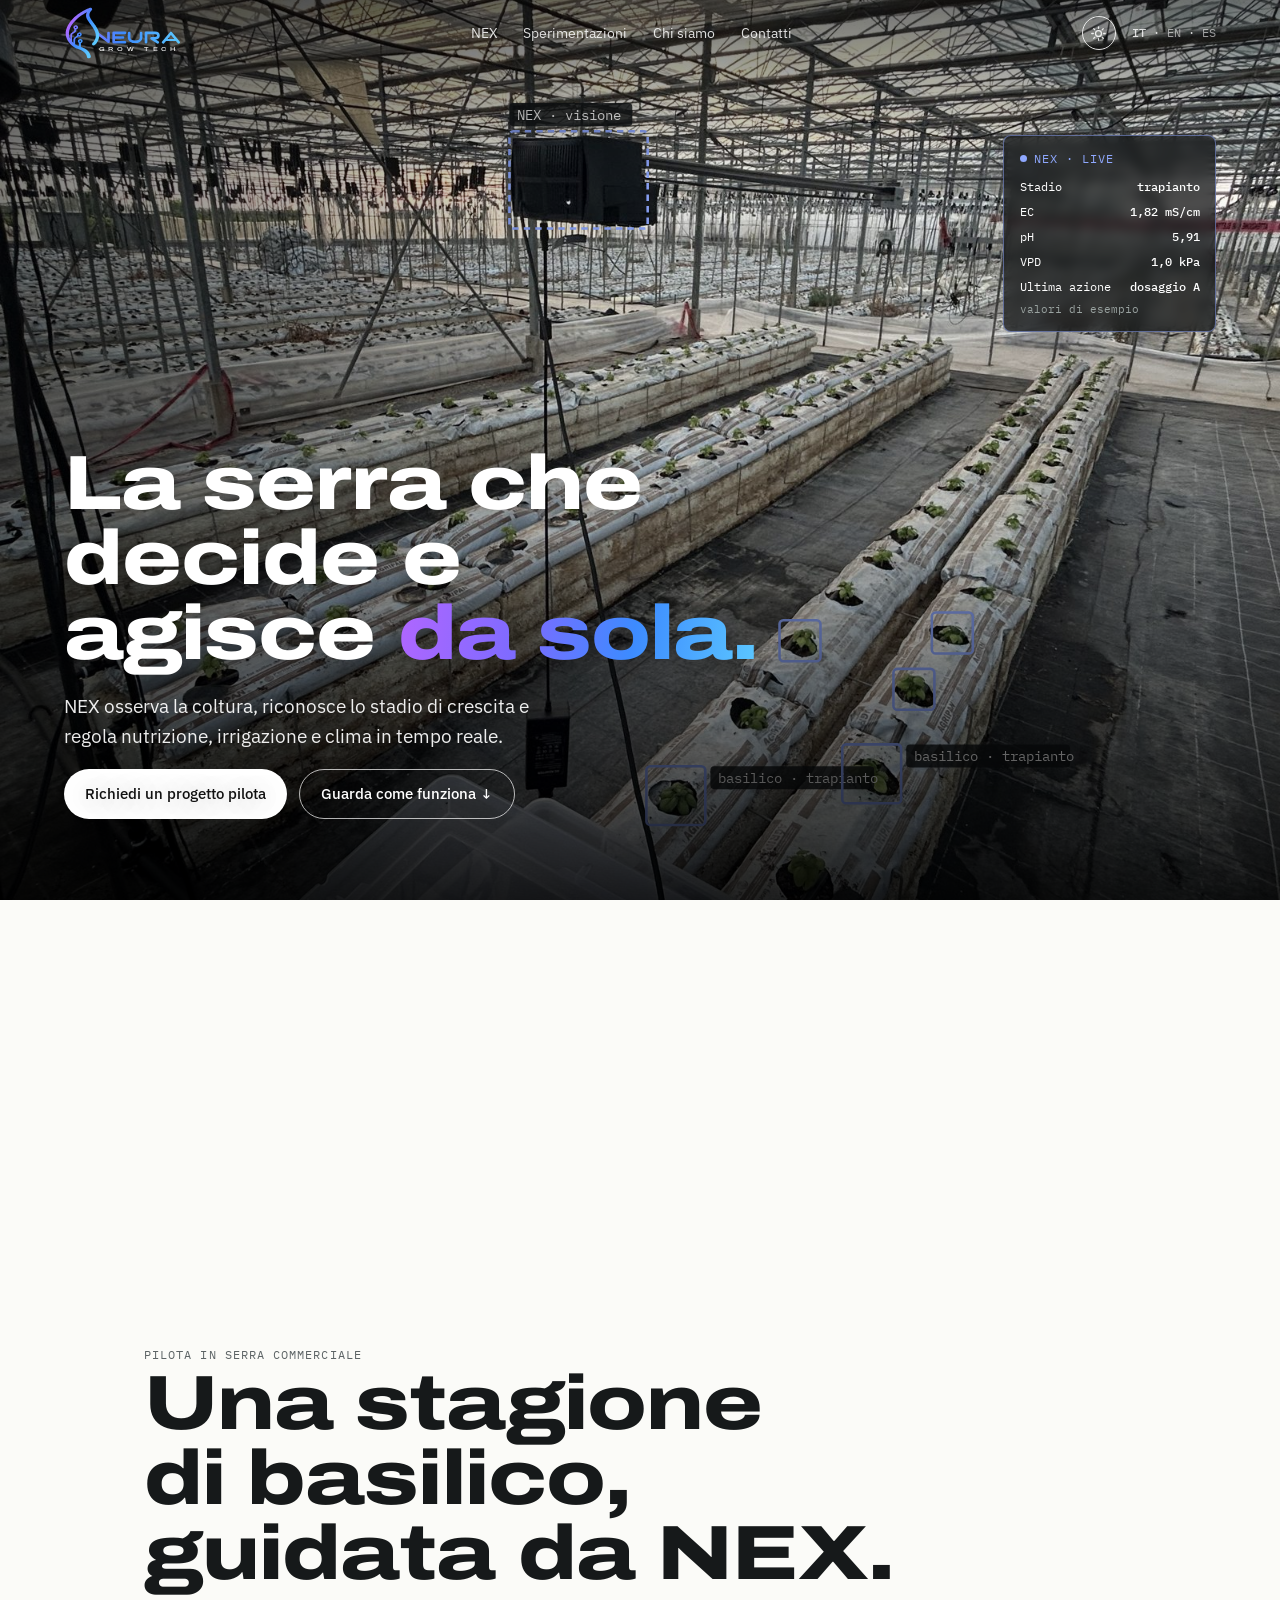
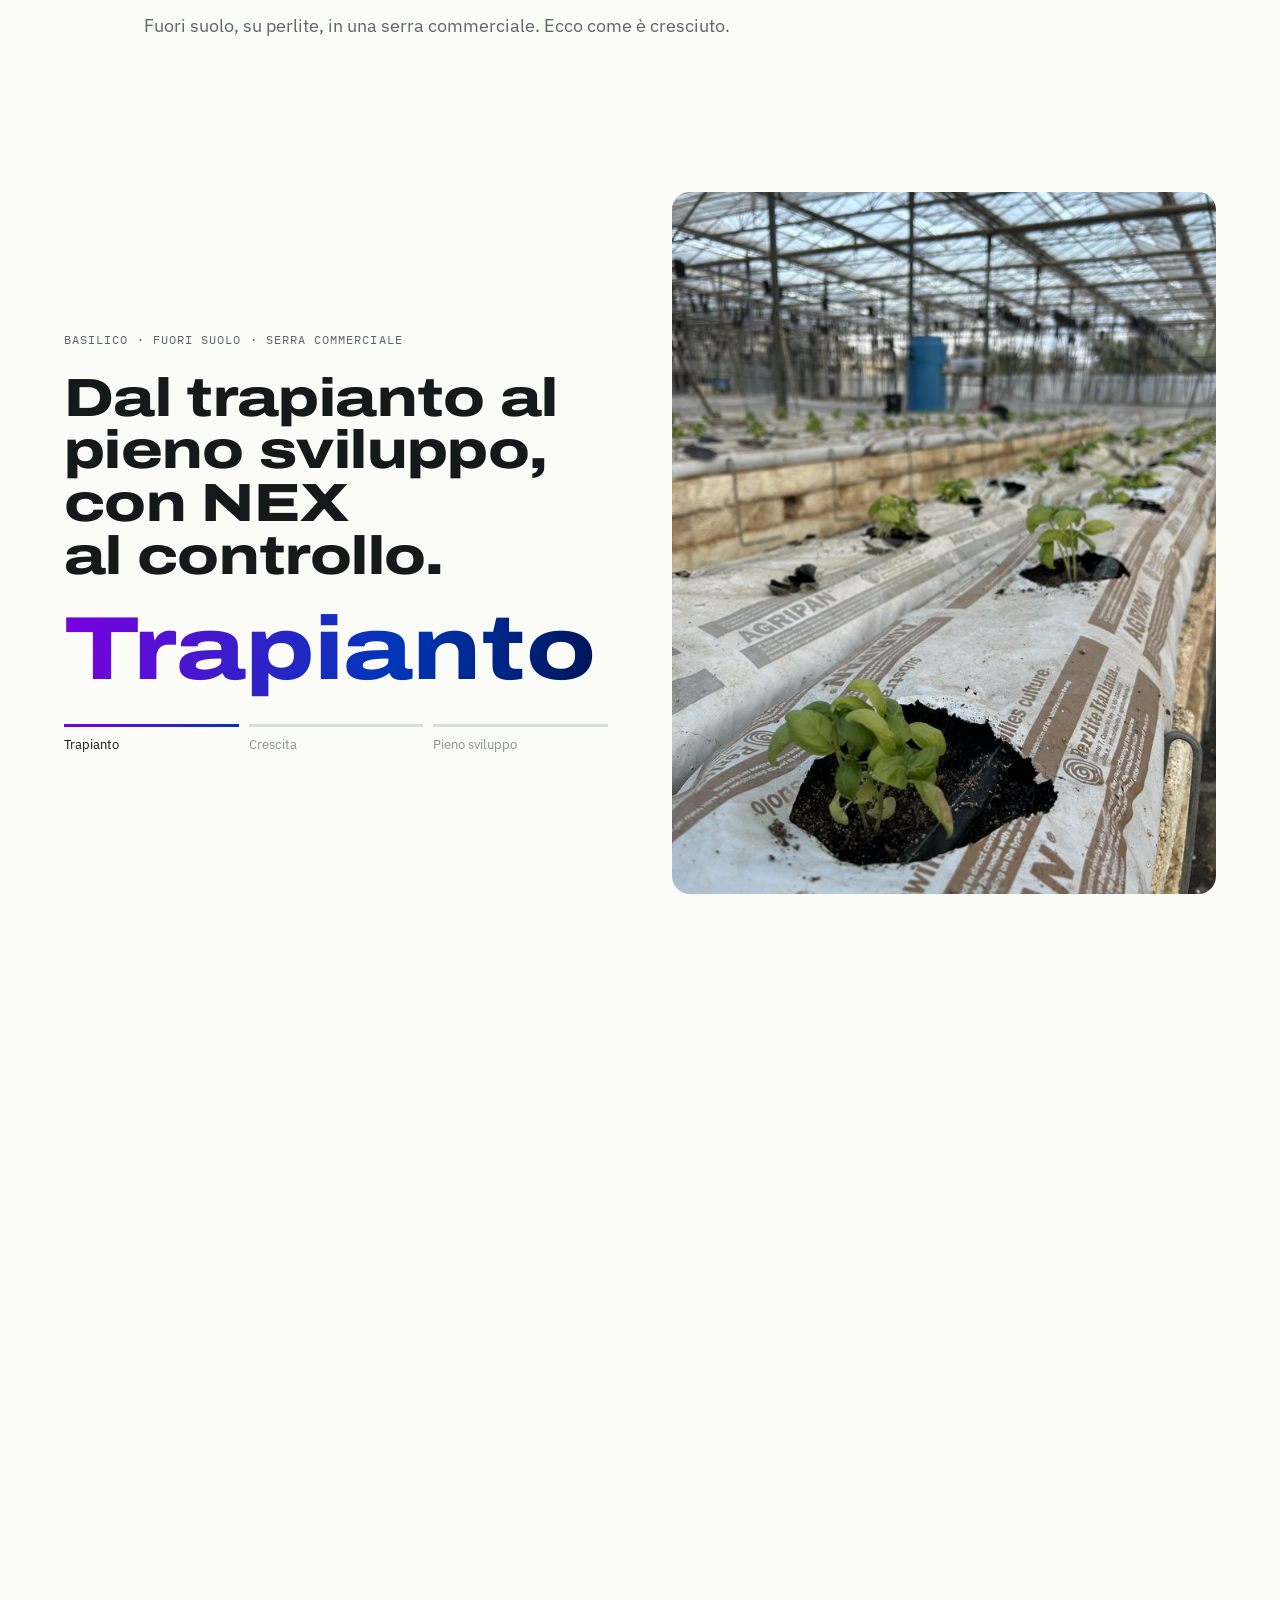
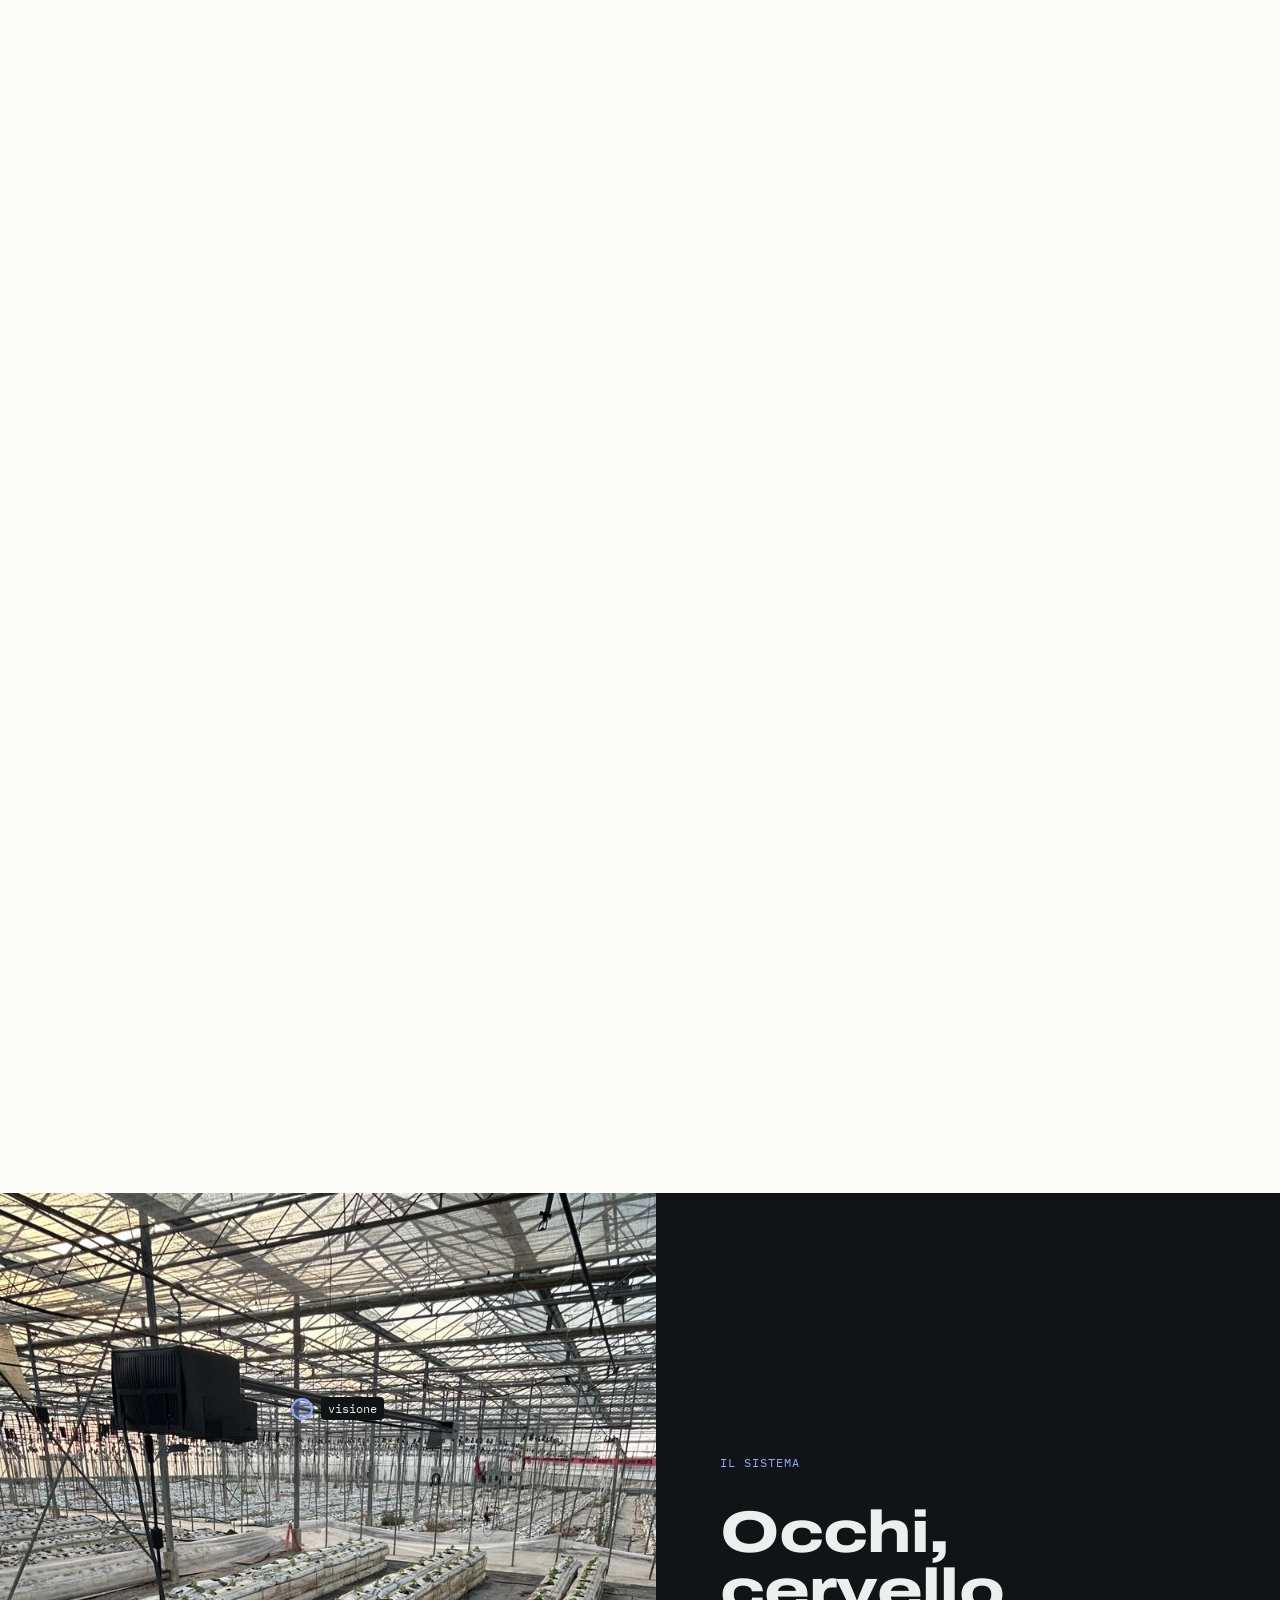
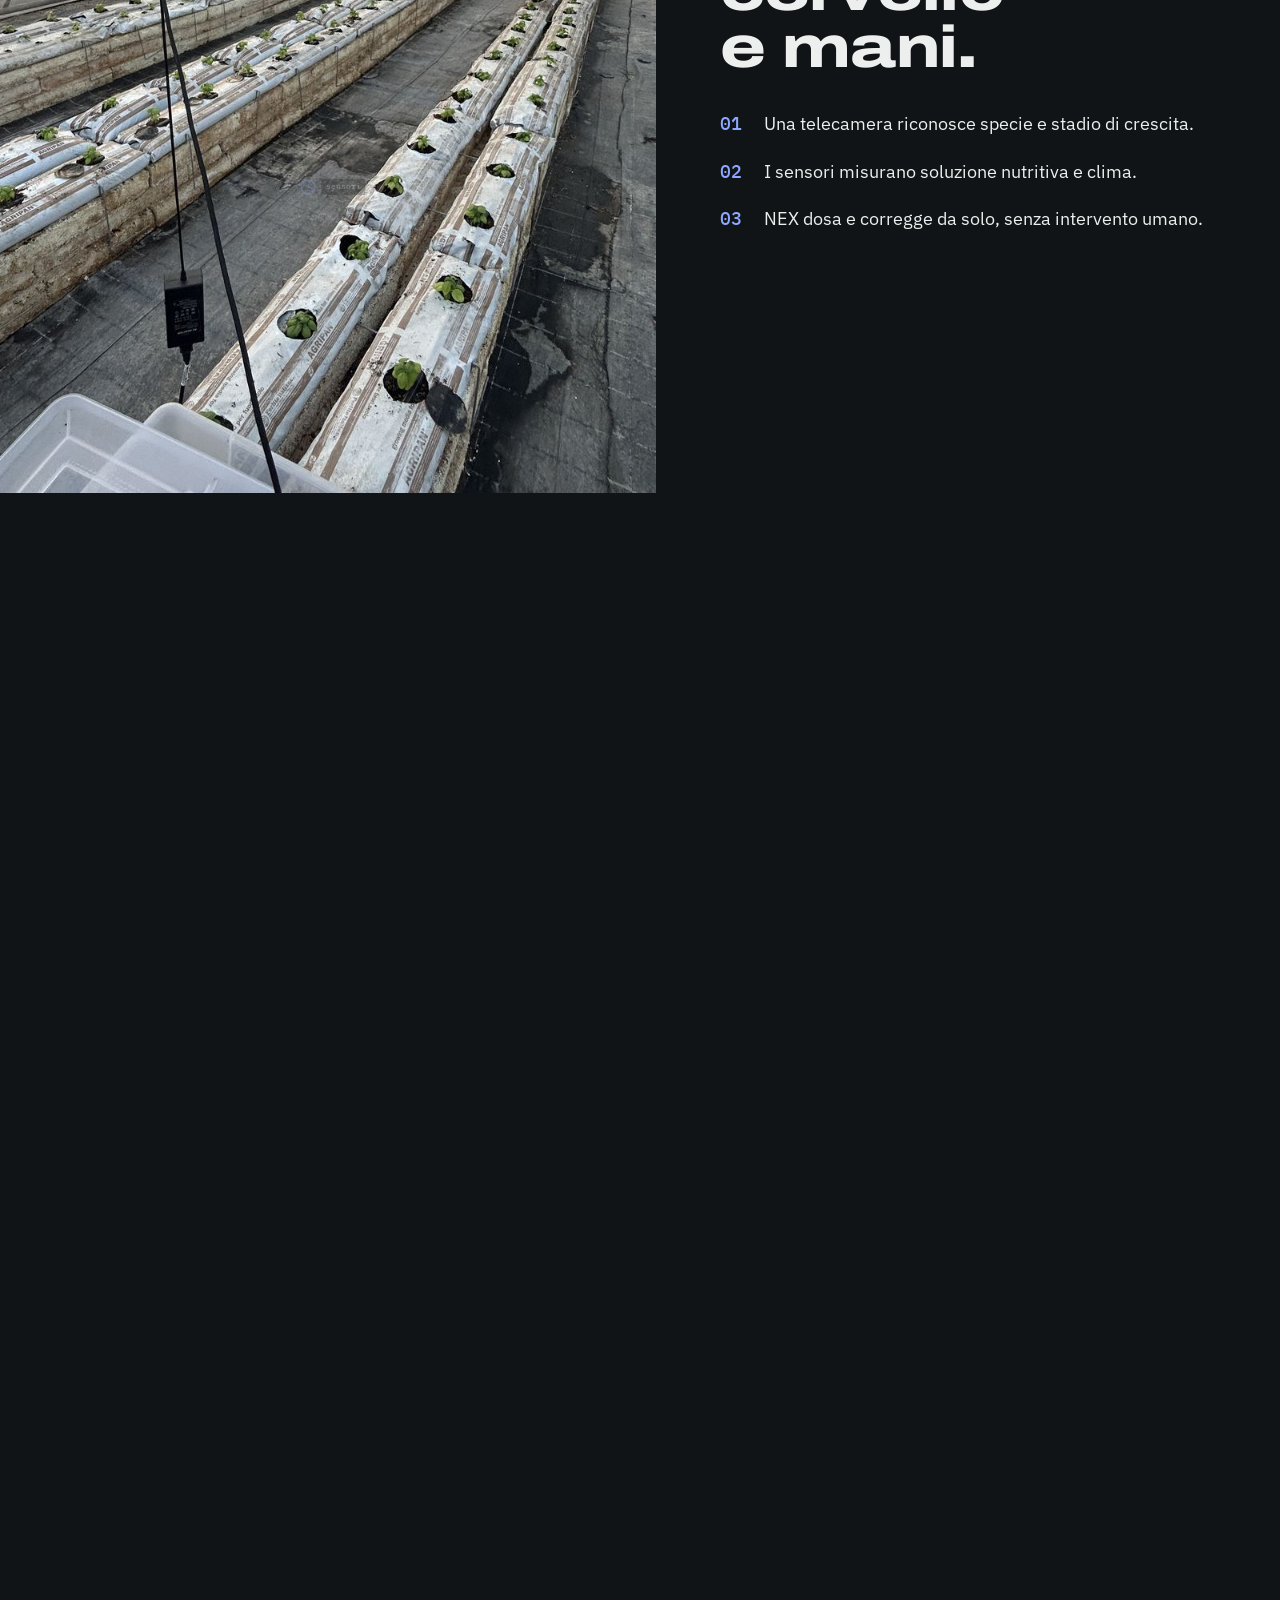
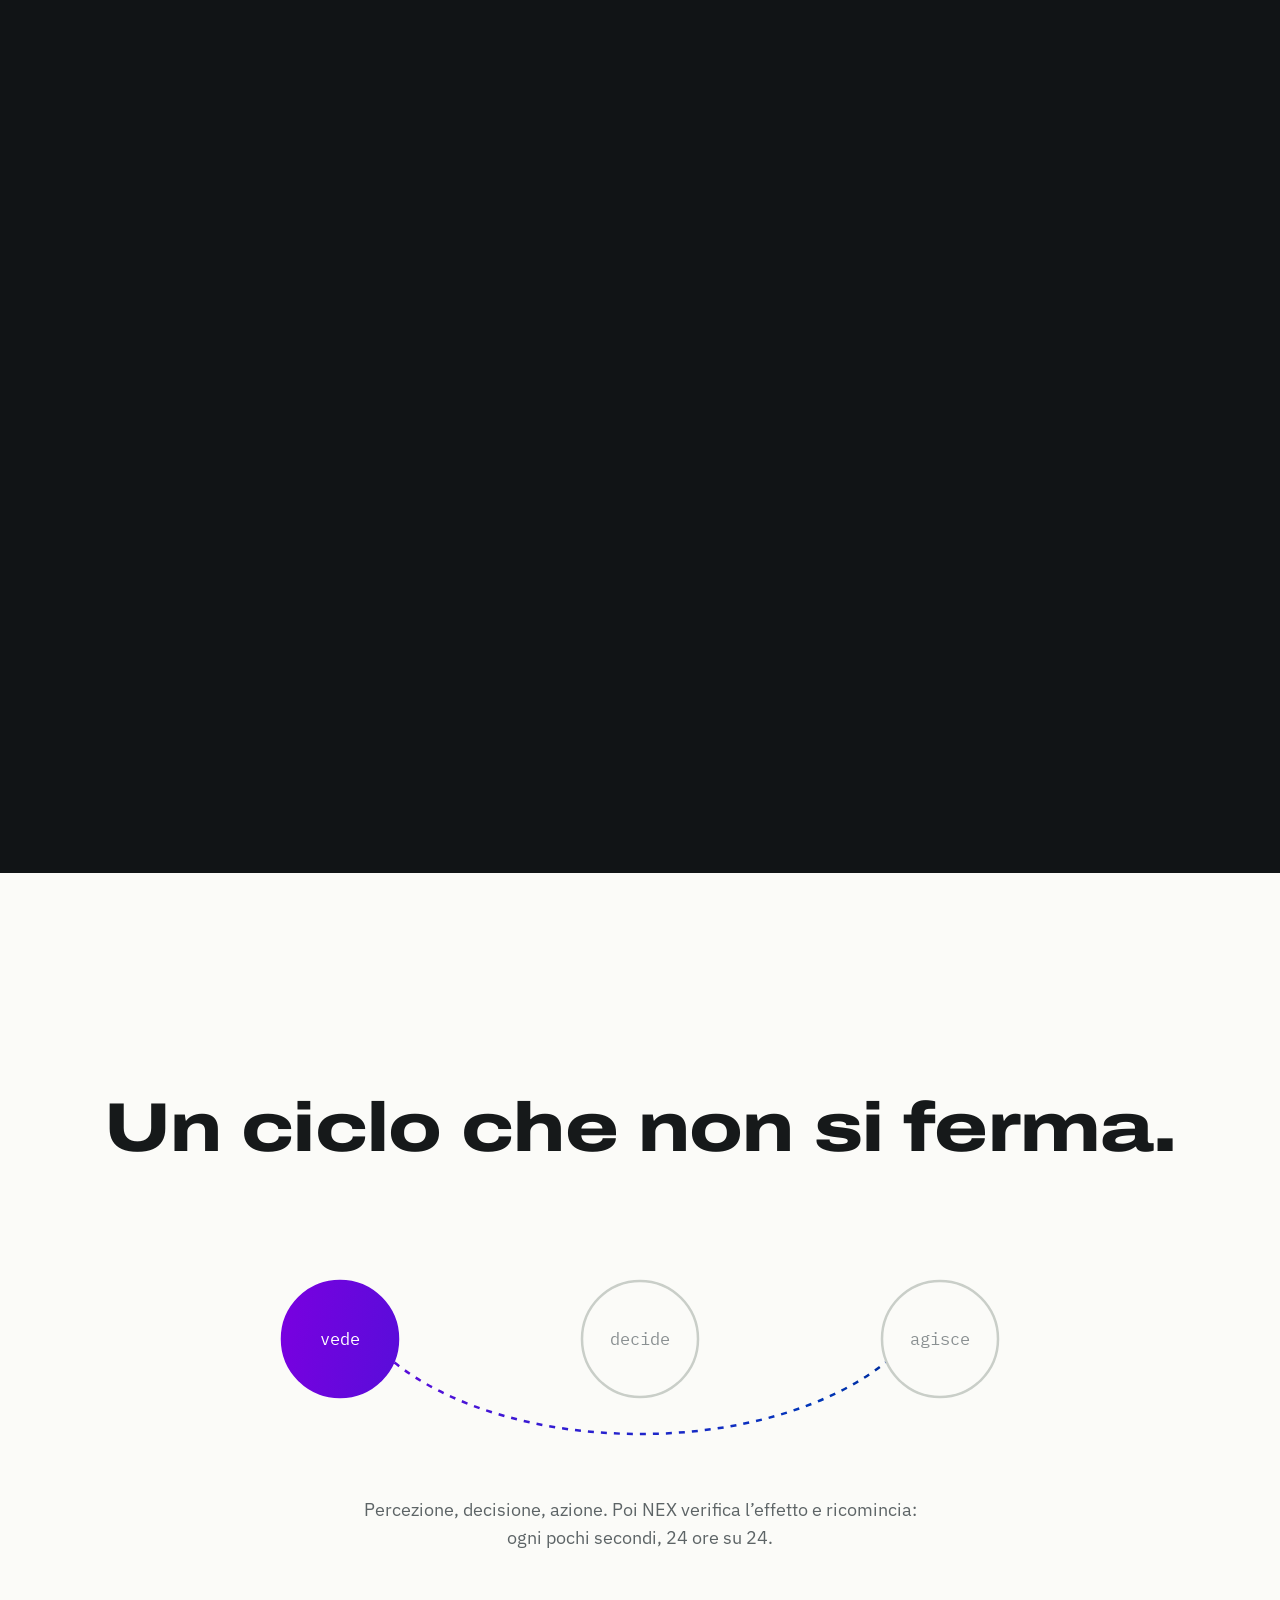
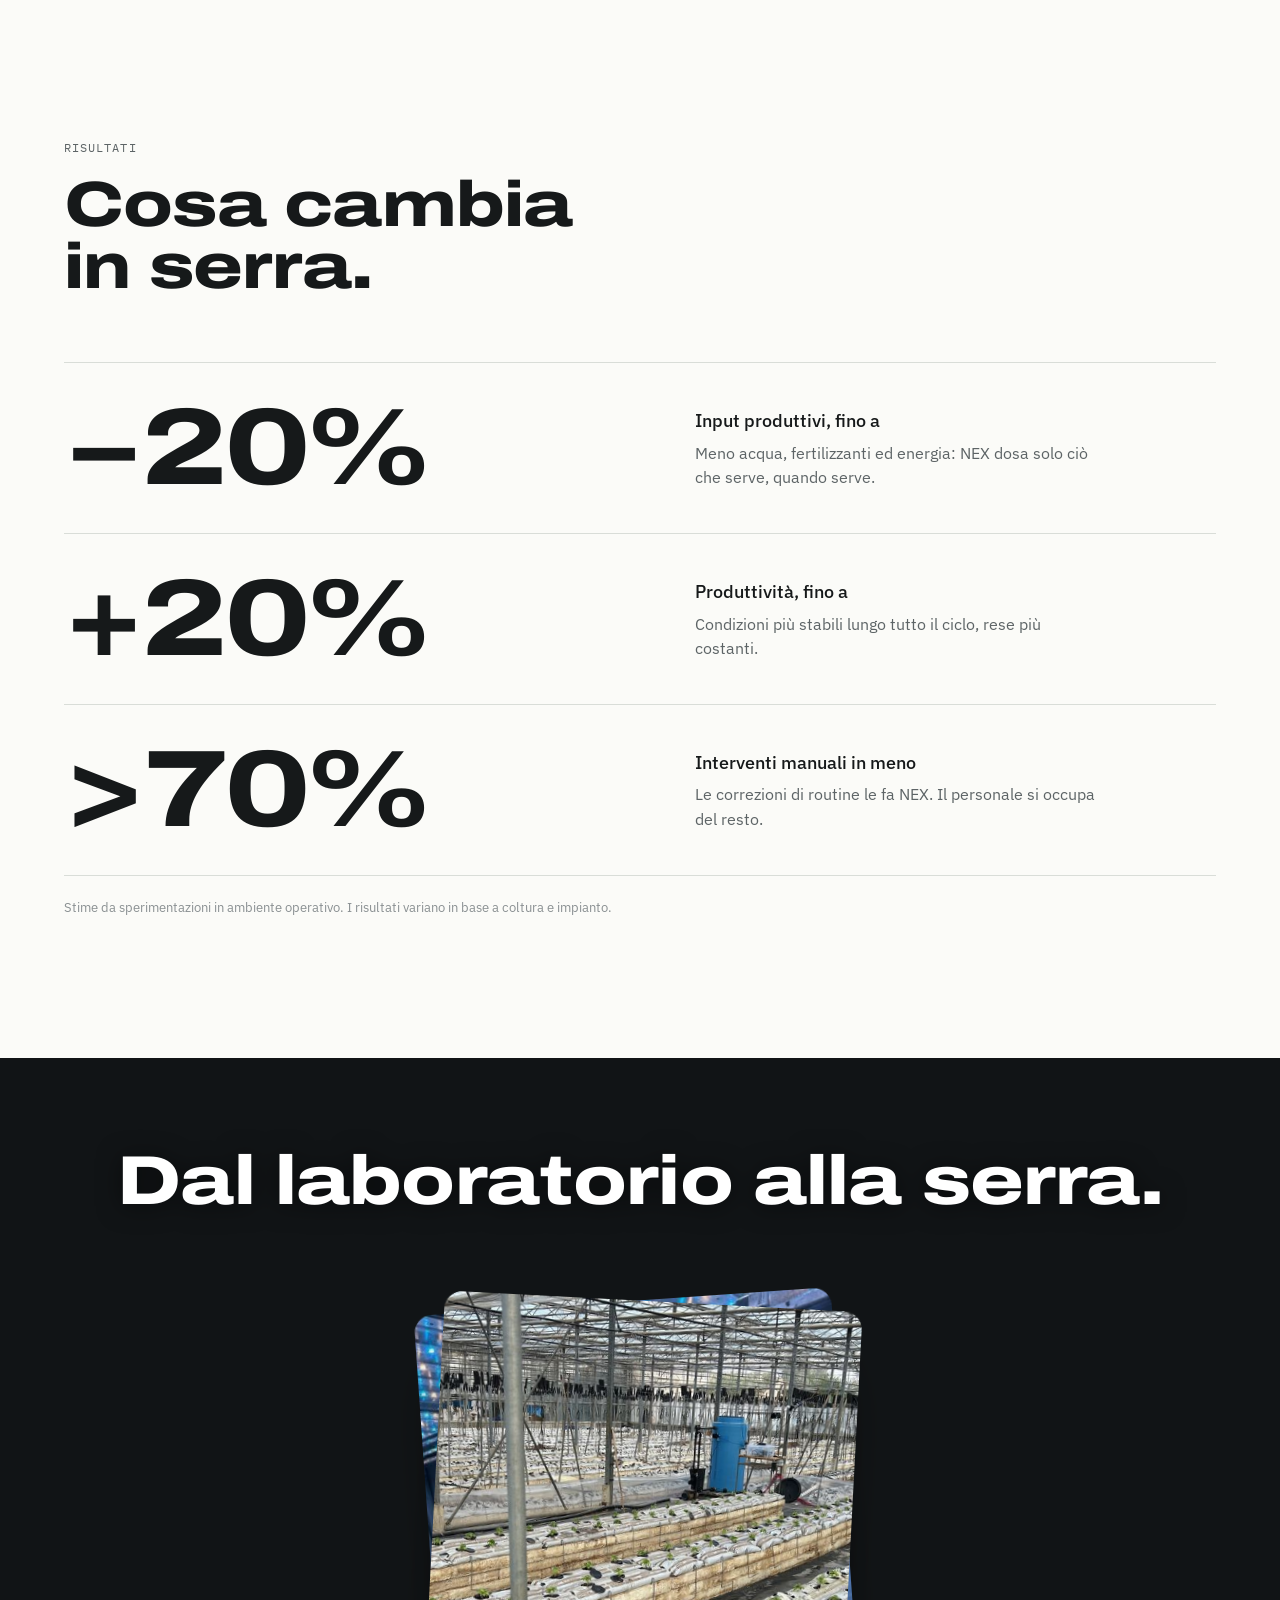
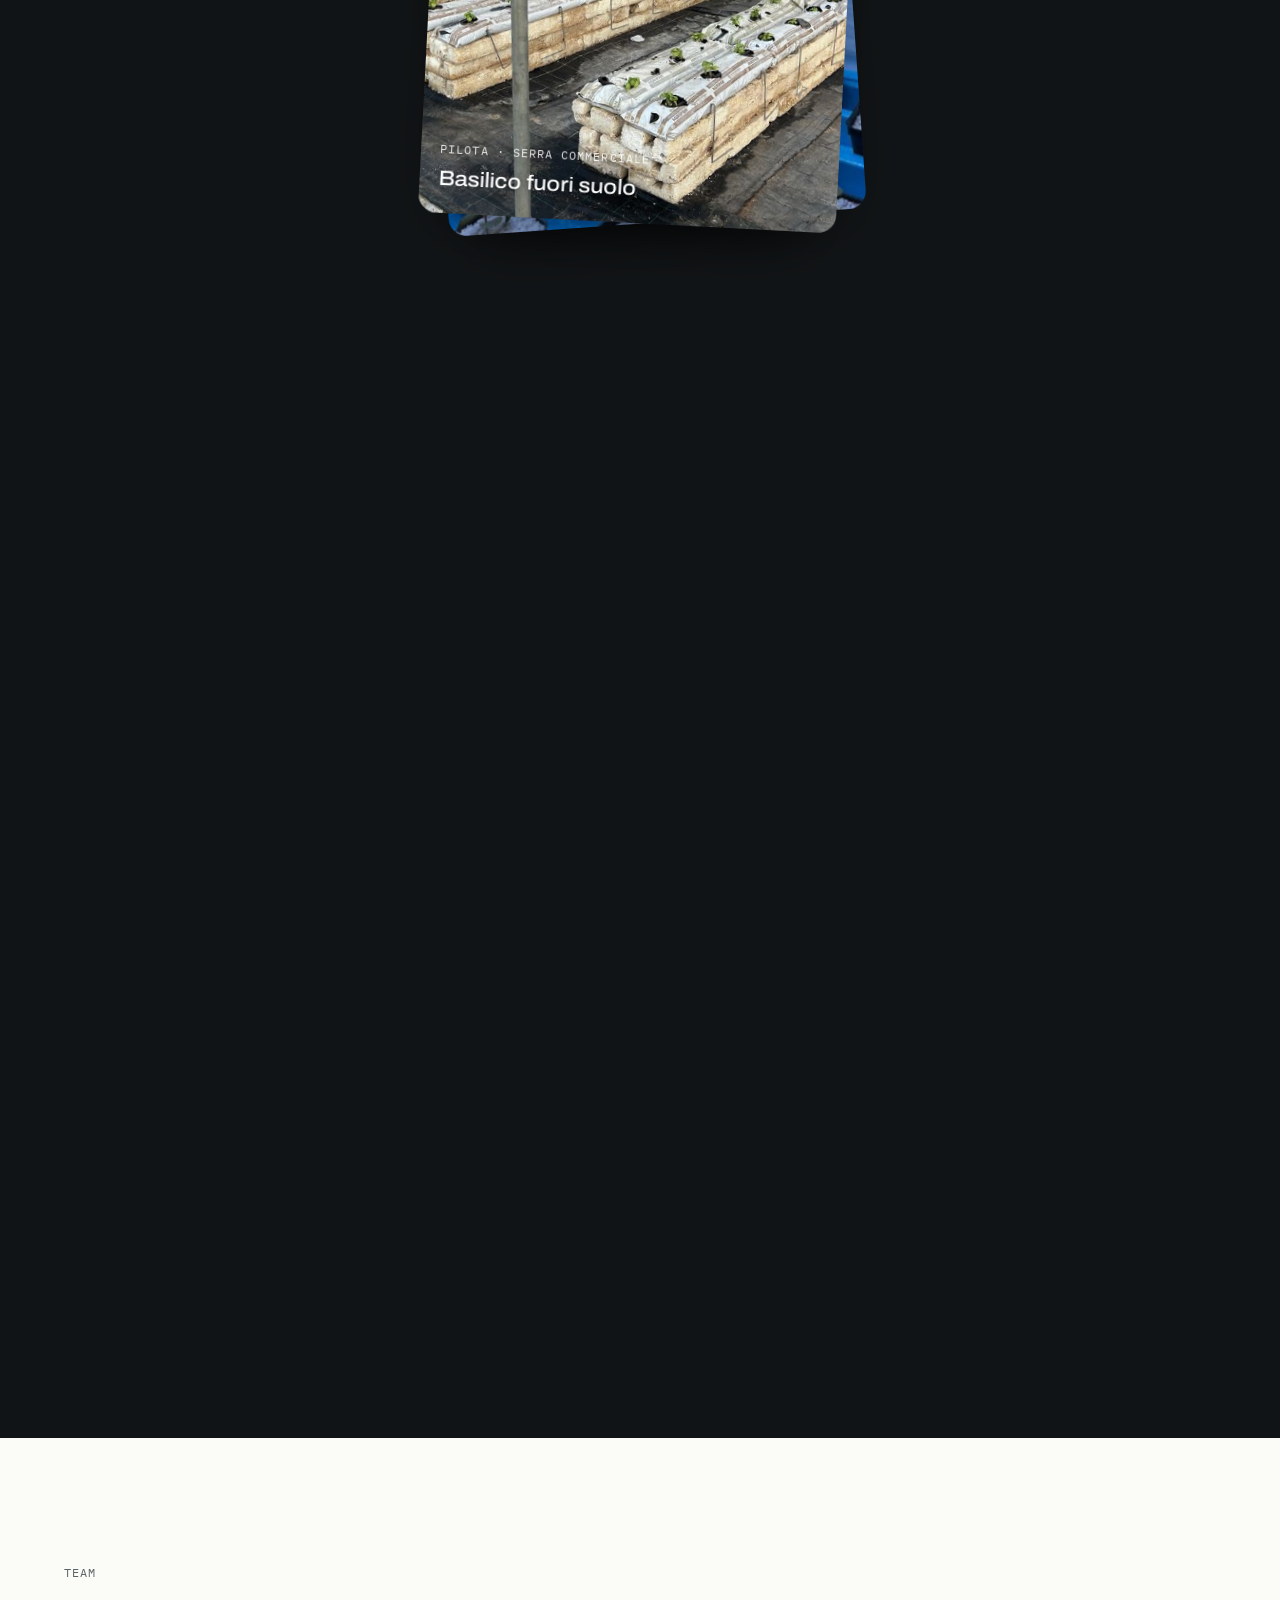
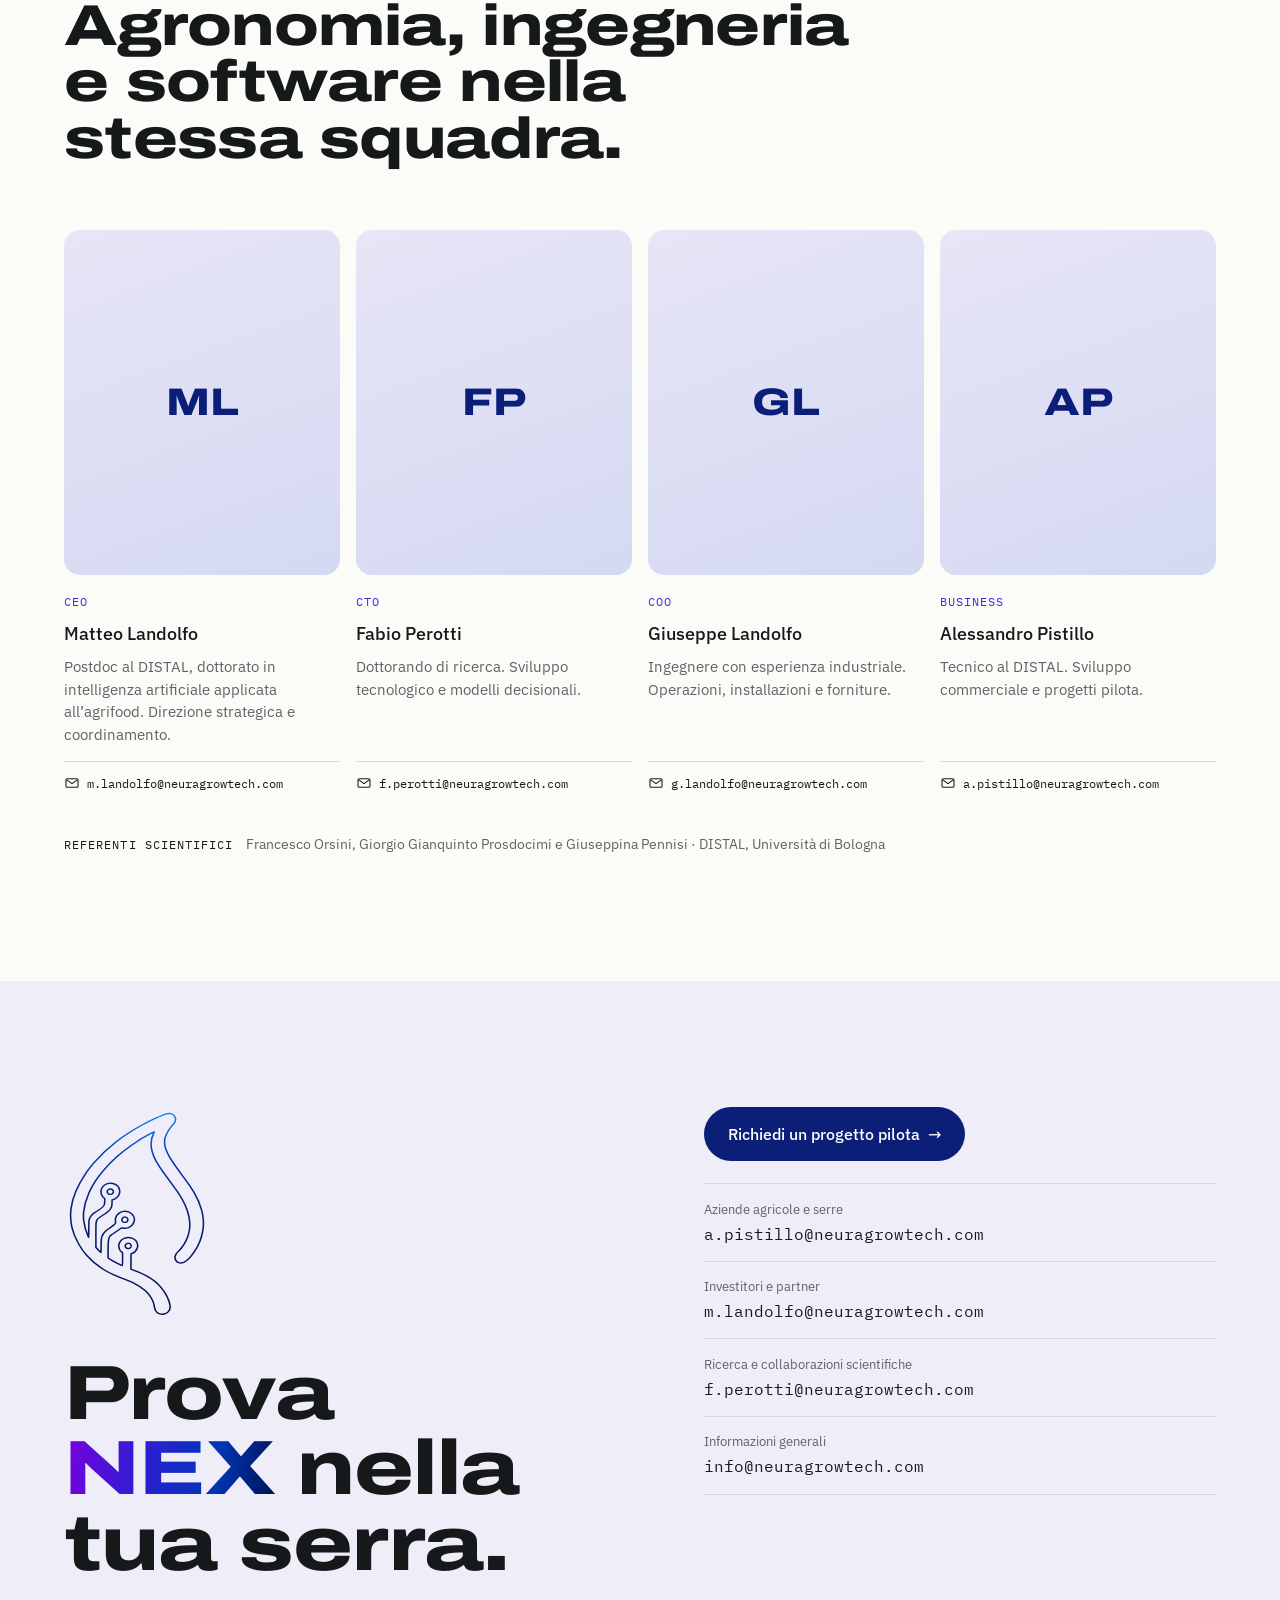
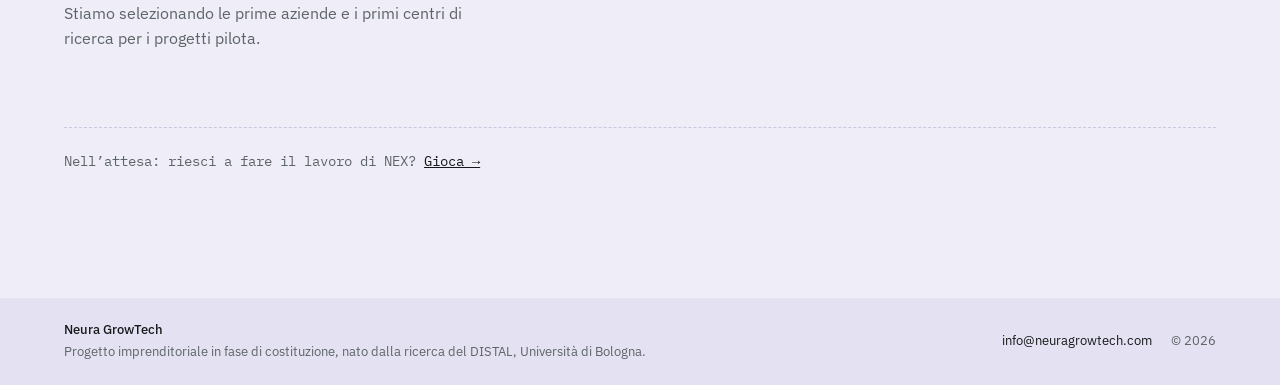
==== commit ec464e9e: "Nuova home italiana pubblicata: serra con dati NEX, marchio vettoriale, tema chiaro/scuro, team e co" ====
--- a/index.html
+++ b/index.html
@@ -3,9 +3,21 @@
 <head>
 <meta charset="utf-8">
 <meta name="viewport" content="width=device-width, initial-scale=1, viewport-fit=cover">
-<title>Neura GrowTech · Anteprima nuova home</title>
+<title>Neura GrowTech · NEX, la serra che decide e agisce da sola</title>
 <script data-cfasync="false">(function(){var t;try{t=localStorage.getItem("ngt-theme")}catch(e){}if(t!=="light"&&t!=="dark")t=matchMedia&&matchMedia("(prefers-color-scheme: dark)").matches?"dark":"light";document.documentElement.dataset.theme=t;})();</script>
-<meta name="robots" content="noindex">
+<meta name="description" content="NEX di Neura GrowTech osserva la coltura, riconosce lo stadio di crescita e regola nutrizione, irrigazione e clima in tempo reale. Spin-off dalla ricerca del DISTAL, Università di Bologna.">
+<link rel="canonical" href="https://neuragrowtech.com/">
+<link rel="alternate" hreflang="it" href="https://neuragrowtech.com/">
+<link rel="alternate" hreflang="en" href="https://neuragrowtech.com/en/">
+<link rel="alternate" hreflang="es" href="https://neuragrowtech.com/es/">
+<link rel="alternate" hreflang="x-default" href="https://neuragrowtech.com/">
+<meta property="og:type" content="website">
+<meta property="og:title" content="Neura GrowTech · NEX, la serra che decide e agisce da sola">
+<meta property="og:description" content="NEX osserva la coltura e regola nutrizione, irrigazione e clima in tempo reale.">
+<meta property="og:url" content="https://neuragrowtech.com/">
+<meta property="og:image" content="https://neuragrowtech.com/img/pilota/wide.jpg">
+<meta property="og:locale" content="it_IT">
+<meta name="theme-color" content="#111416">
 <link rel="icon" href="/img/logo/favicon.svg" type="image/svg+xml">
 <link rel="apple-touch-icon" href="/img/logo/apple-touch-icon.png">
 <style>
@@ -290,6 +302,7 @@
 .legal .lb{display:flex;flex-direction:column;gap:.15rem}.legal b{color:var(--ink);font-weight:500}
 .legal .ll{display:flex;gap:1.2rem;align-items:center}.legal a{color:var(--ink);text-decoration:none}
 [data-theme="dark"] .legal{background:#030405;color:var(--night-muted)}[data-theme="dark"] .legal b,[data-theme="dark"] .legal a{color:var(--night-ink)}
+.nav .lang a{color:inherit;text-decoration:none;opacity:.7}.nav .lang a[aria-current]{opacity:1;font-weight:500}
 </style>
 </head>
 <body>
@@ -305,7 +318,7 @@
 <path d="M502 221 V244 C502 270 560 270 560 244 V221"/>
 <path d="M584 266 V220 H627 C650 220 650 247 627 247 H611 L641 266"/>
 <path d="M667 266 L705 221 L742 266"/><path d="M682 255 H728" stroke-width="10"/>
-</g></g><path class="w" fill="url(#ngt-l)" transform="matrix(0.2145 0 0 0.1924 147.35 79.24)" fill-rule="evenodd" d="M735.0 1375.8C725.4 1373.9 718.6 1370.6 712.6 1364.8C708.2 1360.6 705.6 1357.2 703.3 1352.5C699.9 1345.8 698.6 1340.8 697.3 1329.2C695.1 1310.4 690.2 1294.6 680.8 1276.2C670.9 1257.0 659.8 1241.7 644.0 1226.0C625.6 1207.6 605.3 1192.6 579.0 1177.9C566.8 1171.1 553.9 1165.0 529.0 1154.4C504.0 1143.8 500.9 1142.4 489.0 1137.0C475.4 1130.8 449.0 1117.5 439.8 1112.2C427.1 1104.9 409.5 1093.7 402.0 1088.2C400.5 1087.1 397.1 1084.6 394.5 1082.7C366.7 1062.5 335.5 1032.7 312.0 1003.8C294.4 982.1 276.8 954.6 263.1 927.2C245.1 891.3 231.0 851.8 224.7 820.2C219.8 795.0 217.8 774.4 217.9 746.0C217.9 727.3 218.3 719.4 220.5 701.5C228.6 633.4 258.0 555.6 304.7 478.5C314.6 462.3 337.4 429.1 349.7 413.2C389.5 361.8 430.1 319.2 480.7 275.8C494.0 264.5 531.0 235.2 542.8 226.7C576.7 202.2 591.1 192.5 618.8 175.5C655.7 152.8 673.2 142.9 707.5 125.8C733.9 112.6 754.9 103.2 766.0 99.6C772.5 97.5 783.1 96.9 789.7 98.2C799.2 100.3 808.4 107.4 813.2 116.5C821.0 131.4 819.0 147.7 807.7 161.8C775.7 201.4 762.2 227.2 756.2 260.2C755.4 264.3 755.3 267.9 755.3 279.8C755.3 293.8 755.4 294.5 756.9 303.0C762.1 331.9 775.0 361.8 802.1 407.6C813.6 427.1 828.2 449.6 860.2 497.6C883.7 532.7 891.9 545.6 902.7 563.7C913.9 582.6 914.4 583.4 921.0 595.6C944.1 638.9 956.9 671.9 967.4 715.0C971.0 729.6 974.3 751.0 976.1 770.0C976.9 779.2 976.9 813.6 976.1 823.0C974.4 841.7 970.0 867.0 965.7 883.0C961.5 898.5 954.3 919.9 950.0 929.5C949.0 931.8 946.9 936.4 945.5 939.7C941.0 950.0 931.5 967.7 923.6 980.5C910.2 1002.3 891.5 1026.3 880.3 1036.1C870.3 1044.9 859.5 1049.7 849.2 1049.6C843.1 1049.6 838.6 1048.6 833.0 1045.9C829.6 1044.3 827.9 1043.1 824.7 1039.8C812.8 1027.8 811.3 1010.0 820.7 993.1C823.2 988.7 825.4 985.8 832.5 977.7C837.8 971.6 846.9 960.1 851.1 954.5C873.4 924.2 886.7 893.6 894.4 855.2C898.0 837.7 899.9 813.4 899.0 797.2C898.0 778.5 897.0 769.6 894.2 754.5C885.4 705.9 864.6 655.0 830.6 598.9C815.9 574.7 808.0 562.5 777.5 516.8C751.6 478.1 742.6 464.2 729.6 442.6C697.7 390.2 681.7 347.7 678.5 307.3C676.2 278.5 681.4 248.2 693.0 222.4C694.6 218.7 696.0 215.5 696.0 215.3C696.0 214.6 694.1 215.1 691.5 216.6C690.0 217.4 684.6 220.4 679.5 223.1C648.3 240.1 598.4 273.9 564.0 301.2C529.9 328.4 507.1 348.5 480.5 375.0C452.4 403.0 430.3 428.4 403.8 462.9C391.9 478.5 371.4 508.7 363.4 522.5C349.1 547.1 348.2 548.8 340.0 565.2C331.5 582.3 328.3 589.6 321.9 605.5C304.7 648.2 295.1 688.4 291.9 730.5C291.2 740.1 291.7 765.6 292.7 776.5C296.1 810.2 303.0 839.8 315.1 872.0C318.8 881.8 320.9 886.3 321.5 885.7C321.8 885.4 322.0 864.8 322.1 834.0C322.3 783.8 322.3 782.6 323.4 777.8C325.0 770.5 326.7 765.5 330.0 758.7C336.2 745.8 343.3 737.6 357.0 727.9C360.2 725.6 364.8 722.3 367.2 720.5C369.7 718.7 374.0 715.7 376.8 713.8C399.3 698.2 406.8 690.5 410.7 678.2C412.7 672.0 413.0 668.7 413.0 653.5L413.0 639.2L409.0 635.6C403.7 630.7 400.5 626.4 397.2 619.8C390.4 605.7 389.5 593.6 394.3 578.2C394.8 576.9 395.9 574.2 396.9 572.3C404.8 556.5 419.2 545.7 436.7 542.7C443.3 541.5 453.1 542.0 459.4 543.7C480.9 549.6 496.4 567.9 498.5 589.8C499.3 597.6 498.6 603.3 496.2 610.5C492.8 620.5 488.3 627.5 481.1 633.9C474.3 640.0 469.0 643.1 460.6 646.0L455.2 647.8L454.9 663.3C454.6 679.7 454.2 684.1 452.2 691.2C449.2 702.0 444.2 709.9 434.1 720.1C426.1 728.0 420.2 732.6 395.2 750.3C377.2 763.0 373.1 767.0 368.9 775.5C362.5 788.2 362.5 788.9 362.5 878.7L362.5 949.8L363.9 952.0C368.7 959.4 389.7 983.0 391.5 983.0C391.8 983.0 392.0 980.2 392.0 975.4C392.0 971.2 392.1 953.0 392.2 935.0C392.4 899.3 392.6 897.1 395.5 885.3C398.9 871.7 406.0 859.4 417.1 847.8C421.8 842.8 422.5 842.3 447.0 822.7C456.2 815.4 465.1 808.1 466.7 806.6C470.6 802.8 473.3 798.6 474.6 794.4L475.6 790.9L474.6 784.6C473.3 777.1 473.2 774.1 474.3 767.8C476.8 752.1 484.8 739.2 497.5 730.6C505.1 725.3 511.6 722.7 520.7 721.2C538.3 718.4 555.0 723.9 568.1 737.0C580.8 749.7 585.6 769.8 580.3 788.0C575.9 803.3 563.6 817.5 549.3 824.0C538.9 828.7 525.4 830.0 514.2 827.3C512.6 826.9 510.7 826.5 510.1 826.5C509.4 826.5 505.7 829.2 500.1 833.6C489.7 842.0 485.9 844.9 467.2 858.8C459.6 864.5 452.2 870.0 450.8 870.9C445.9 874.6 440.4 882.7 437.8 890.0C432.9 903.7 431.9 919.4 432.1 976.6L432.2 1016.4L433.5 1017.7C437.2 1021.7 458.5 1036.5 472.5 1044.7C477.0 1047.4 481.8 1050.2 483.0 1051.0C486.4 1053.1 504.2 1062.6 509.1 1065.0C511.6 1066.3 513.7 1067.0 514.2 1066.8C514.9 1066.6 515.0 1063.0 515.0 1026.0L515.0 985.4L509.6 980.1C501.8 972.4 497.7 965.6 495.3 956.4C492.6 946.3 492.6 937.6 495.3 927.5C497.7 918.2 503.9 907.9 510.6 901.7C514.3 898.4 520.8 894.0 524.3 892.5C541.0 885.2 556.5 885.2 571.8 892.7C577.2 895.4 584.3 900.3 587.3 903.6C589.7 906.1 594.4 912.9 596.0 916.0C598.9 921.7 601.5 933.0 601.5 939.9C601.5 943.3 600.1 951.0 598.6 955.8C593.9 970.7 581.2 984.8 567.2 990.3L563.2 991.9L563.1 1040.7L563.0 1089.6L565.6 1090.7C567.1 1091.4 574.2 1094.4 581.4 1097.5C613.3 1111.0 628.4 1118.4 649.0 1130.4C681.5 1149.4 709.4 1173.2 729.5 1199.2C740.0 1212.7 744.4 1219.0 752.8 1233.0C776.9 1272.5 791.1 1319.3 785.7 1341.4C784.1 1348.4 780.2 1355.8 775.0 1361.6C770.0 1367.3 760.5 1373.0 752.8 1375.0C747.7 1376.3 739.4 1376.7 735.0 1375.8ZM554.3 956.3C557.9 954.7 561.2 951.5 562.9 948.1C564.0 945.7 564.2 944.6 564.2 941.0C564.2 937.4 564.1 936.3 562.8 933.9C561.1 930.4 557.3 926.9 553.6 925.5C551.8 924.8 549.7 924.5 547.1 924.5C543.7 924.5 542.7 924.7 540.1 926.0C536.2 928.0 532.4 932.1 531.2 935.6C530.0 939.3 530.4 945.4 532.1 948.8C534.3 953.0 538.9 956.5 543.7 957.5C546.7 958.1 551.4 957.6 554.3 956.3ZM535.3 789.6C539.4 787.6 541.7 785.5 543.5 781.8C545.6 777.5 545.9 774.1 544.6 769.6C542.6 763.3 538.6 759.4 532.0 757.7C528.1 756.7 524.2 757.3 519.9 759.6C508.3 765.7 508.0 782.7 519.3 788.9C524.8 791.9 529.9 792.1 535.3 789.6ZM452.3 610.8C460.1 607.2 463.9 598.3 461.3 589.9C457.6 578.2 442.1 574.4 432.9 583.0C428.2 587.3 426.2 595.6 428.5 601.6C430.3 606.3 434.3 610.2 439.2 611.8C442.5 612.9 448.8 612.4 452.3 610.8Z"/><path class="c" fill="url(#lka)" transform="matrix(0.2145 0 0 0.1924 147.35 79.24)" fill-rule="evenodd" d="M735.0 1375.8C725.4 1373.9 718.6 1370.6 712.6 1364.8C708.2 1360.6 705.6 1357.2 703.3 1352.5C699.9 1345.8 698.6 1340.8 697.3 1329.2C695.1 1310.4 690.2 1294.6 680.8 1276.2C670.9 1257.0 659.8 1241.7 644.0 1226.0C625.6 1207.6 605.3 1192.6 579.0 1177.9C566.8 1171.1 553.9 1165.0 529.0 1154.4C504.0 1143.8 500.9 1142.4 489.0 1137.0C475.4 1130.8 449.0 1117.5 439.8 1112.2C427.1 1104.9 409.5 1093.7 402.0 1088.2C400.5 1087.1 397.1 1084.6 394.5 1082.7C366.7 1062.5 335.5 1032.7 312.0 1003.8C294.4 982.1 276.8 954.6 263.1 927.2C245.1 891.3 231.0 851.8 224.7 820.2C219.8 795.0 217.8 774.4 217.9 746.0C217.9 727.3 218.3 719.4 220.5 701.5C228.6 633.4 258.0 555.6 304.7 478.5C314.6 462.3 337.4 429.1 349.7 413.2C389.5 361.8 430.1 319.2 480.7 275.8C494.0 264.5 531.0 235.2 542.8 226.7C576.7 202.2 591.1 192.5 618.8 175.5C655.7 152.8 673.2 142.9 707.5 125.8C733.9 112.6 754.9 103.2 766.0 99.6C772.5 97.5 783.1 96.9 789.7 98.2C799.2 100.3 808.4 107.4 813.2 116.5C821.0 131.4 819.0 147.7 807.7 161.8C775.7 201.4 762.2 227.2 756.2 260.2C755.4 264.3 755.3 267.9 755.3 279.8C755.3 293.8 755.4 294.5 756.9 303.0C762.1 331.9 775.0 361.8 802.1 407.6C813.6 427.1 828.2 449.6 860.2 497.6C883.7 532.7 891.9 545.6 902.7 563.7C913.9 582.6 914.4 583.4 921.0 595.6C944.1 638.9 956.9 671.9 967.4 715.0C971.0 729.6 974.3 751.0 976.1 770.0C976.9 779.2 976.9 813.6 976.1 823.0C974.4 841.7 970.0 867.0 965.7 883.0C961.5 898.5 954.3 919.9 950.0 929.5C949.0 931.8 946.9 936.4 945.5 939.7C941.0 950.0 931.5 967.7 923.6 980.5C910.2 1002.3 891.5 1026.3 880.3 1036.1C870.3 1044.9 859.5 1049.7 849.2 1049.6C843.1 1049.6 838.6 1048.6 833.0 1045.9C829.6 1044.3 827.9 1043.1 824.7 1039.8C812.8 1027.8 811.3 1010.0 820.7 993.1C823.2 988.7 825.4 985.8 832.5 977.7C837.8 971.6 846.9 960.1 851.1 954.5C873.4 924.2 886.7 893.6 894.4 855.2C898.0 837.7 899.9 813.4 899.0 797.2C898.0 778.5 897.0 769.6 894.2 754.5C885.4 705.9 864.6 655.0 830.6 598.9C815.9 574.7 808.0 562.5 777.5 516.8C751.6 478.1 742.6 464.2 729.6 442.6C697.7 390.2 681.7 347.7 678.5 307.3C676.2 278.5 681.4 248.2 693.0 222.4C694.6 218.7 696.0 215.5 696.0 215.3C696.0 214.6 694.1 215.1 691.5 216.6C690.0 217.4 684.6 220.4 679.5 223.1C648.3 240.1 598.4 273.9 564.0 301.2C529.9 328.4 507.1 348.5 480.5 375.0C452.4 403.0 430.3 428.4 403.8 462.9C391.9 478.5 371.4 508.7 363.4 522.5C349.1 547.1 348.2 548.8 340.0 565.2C331.5 582.3 328.3 589.6 321.9 605.5C304.7 648.2 295.1 688.4 291.9 730.5C291.2 740.1 291.7 765.6 292.7 776.5C296.1 810.2 303.0 839.8 315.1 872.0C318.8 881.8 320.9 886.3 321.5 885.7C321.8 885.4 322.0 864.8 322.1 834.0C322.3 783.8 322.3 782.6 323.4 777.8C325.0 770.5 326.7 765.5 330.0 758.7C336.2 745.8 343.3 737.6 357.0 727.9C360.2 725.6 364.8 722.3 367.2 720.5C369.7 718.7 374.0 715.7 376.8 713.8C399.3 698.2 406.8 690.5 410.7 678.2C412.7 672.0 413.0 668.7 413.0 653.5L413.0 639.2L409.0 635.6C403.7 630.7 400.5 626.4 397.2 619.8C390.4 605.7 389.5 593.6 394.3 578.2C394.8 576.9 395.9 574.2 396.9 572.3C404.8 556.5 419.2 545.7 436.7 542.7C443.3 541.5 453.1 542.0 459.4 543.7C480.9 549.6 496.4 567.9 498.5 589.8C499.3 597.6 498.6 603.3 496.2 610.5C492.8 620.5 488.3 627.5 481.1 633.9C474.3 640.0 469.0 643.1 460.6 646.0L455.2 647.8L454.9 663.3C454.6 679.7 454.2 684.1 452.2 691.2C449.2 702.0 444.2 709.9 434.1 720.1C426.1 728.0 420.2 732.6 395.2 750.3C377.2 763.0 373.1 767.0 368.9 775.5C362.5 788.2 362.5 788.9 362.5 878.7L362.5 949.8L363.9 952.0C368.7 959.4 389.7 983.0 391.5 983.0C391.8 983.0 392.0 980.2 392.0 975.4C392.0 971.2 392.1 953.0 392.2 935.0C392.4 899.3 392.6 897.1 395.5 885.3C398.9 871.7 406.0 859.4 417.1 847.8C421.8 842.8 422.5 842.3 447.0 822.7C456.2 815.4 465.1 808.1 466.7 806.6C470.6 802.8 473.3 798.6 474.6 794.4L475.6 790.9L474.6 784.6C473.3 777.1 473.2 774.1 474.3 767.8C476.8 752.1 484.8 739.2 497.5 730.6C505.1 725.3 511.6 722.7 520.7 721.2C538.3 718.4 555.0 723.9 568.1 737.0C580.8 749.7 585.6 769.8 580.3 788.0C575.9 803.3 563.6 817.5 549.3 824.0C538.9 828.7 525.4 830.0 514.2 827.3C512.6 826.9 510.7 826.5 510.1 826.5C509.4 826.5 505.7 829.2 500.1 833.6C489.7 842.0 485.9 844.9 467.2 858.8C459.6 864.5 452.2 870.0 450.8 870.9C445.9 874.6 440.4 882.7 437.8 890.0C432.9 903.7 431.9 919.4 432.1 976.6L432.2 1016.4L433.5 1017.7C437.2 1021.7 458.5 1036.5 472.5 1044.7C477.0 1047.4 481.8 1050.2 483.0 1051.0C486.4 1053.1 504.2 1062.6 509.1 1065.0C511.6 1066.3 513.7 1067.0 514.2 1066.8C514.9 1066.6 515.0 1063.0 515.0 1026.0L515.0 985.4L509.6 980.1C501.8 972.4 497.7 965.6 495.3 956.4C492.6 946.3 492.6 937.6 495.3 927.5C497.7 918.2 503.9 907.9 510.6 901.7C514.3 898.4 520.8 894.0 524.3 892.5C541.0 885.2 556.5 885.2 571.8 892.7C577.2 895.4 584.3 900.3 587.3 903.6C589.7 906.1 594.4 912.9 596.0 916.0C598.9 921.7 601.5 933.0 601.5 939.9C601.5 943.3 600.1 951.0 598.6 955.8C593.9 970.7 581.2 984.8 567.2 990.3L563.2 991.9L563.1 1040.7L563.0 1089.6L565.6 1090.7C567.1 1091.4 574.2 1094.4 581.4 1097.5C613.3 1111.0 628.4 1118.4 649.0 1130.4C681.5 1149.4 709.4 1173.2 729.5 1199.2C740.0 1212.7 744.4 1219.0 752.8 1233.0C776.9 1272.5 791.1 1319.3 785.7 1341.4C784.1 1348.4 780.2 1355.8 775.0 1361.6C770.0 1367.3 760.5 1373.0 752.8 1375.0C747.7 1376.3 739.4 1376.7 735.0 1375.8ZM554.3 956.3C557.9 954.7 561.2 951.5 562.9 948.1C564.0 945.7 564.2 944.6 564.2 941.0C564.2 937.4 564.1 936.3 562.8 933.9C561.1 930.4 557.3 926.9 553.6 925.5C551.8 924.8 549.7 924.5 547.1 924.5C543.7 924.5 542.7 924.7 540.1 926.0C536.2 928.0 532.4 932.1 531.2 935.6C530.0 939.3 530.4 945.4 532.1 948.8C534.3 953.0 538.9 956.5 543.7 957.5C546.7 958.1 551.4 957.6 554.3 956.3ZM535.3 789.6C539.4 787.6 541.7 785.5 543.5 781.8C545.6 777.5 545.9 774.1 544.6 769.6C542.6 763.3 538.6 759.4 532.0 757.7C528.1 756.7 524.2 757.3 519.9 759.6C508.3 765.7 508.0 782.7 519.3 788.9C524.8 791.9 529.9 792.1 535.3 789.6ZM452.3 610.8C460.1 607.2 463.9 598.3 461.3 589.9C457.6 578.2 442.1 574.4 432.9 583.0C428.2 587.3 426.2 595.6 428.5 601.6C430.3 606.3 434.3 610.2 439.2 611.8C442.5 612.9 448.8 612.4 452.3 610.8Z"/><path class="c" fill="url(#lkb)" transform="matrix(0.2145 0 0 0.1924 147.35 79.24)" fill-rule="evenodd" d="M735.0 1375.8C725.4 1373.9 718.6 1370.6 712.6 1364.8C708.2 1360.6 705.6 1357.2 703.3 1352.5C699.9 1345.8 698.6 1340.8 697.3 1329.2C695.1 1310.4 690.2 1294.6 680.8 1276.2C670.9 1257.0 659.8 1241.7 644.0 1226.0C625.6 1207.6 605.3 1192.6 579.0 1177.9C566.8 1171.1 553.9 1165.0 529.0 1154.4C504.0 1143.8 500.9 1142.4 489.0 1137.0C475.4 1130.8 449.0 1117.5 439.8 1112.2C427.1 1104.9 409.5 1093.7 402.0 1088.2C400.5 1087.1 397.1 1084.6 394.5 1082.7C366.7 1062.5 335.5 1032.7 312.0 1003.8C294.4 982.1 276.8 954.6 263.1 927.2C245.1 891.3 231.0 851.8 224.7 820.2C219.8 795.0 217.8 774.4 217.9 746.0C217.9 727.3 218.3 719.4 220.5 701.5C228.6 633.4 258.0 555.6 304.7 478.5C314.6 462.3 337.4 429.1 349.7 413.2C389.5 361.8 430.1 319.2 480.7 275.8C494.0 264.5 531.0 235.2 542.8 226.7C576.7 202.2 591.1 192.5 618.8 175.5C655.7 152.8 673.2 142.9 707.5 125.8C733.9 112.6 754.9 103.2 766.0 99.6C772.5 97.5 783.1 96.9 789.7 98.2C799.2 100.3 808.4 107.4 813.2 116.5C821.0 131.4 819.0 147.7 807.7 161.8C775.7 201.4 762.2 227.2 756.2 260.2C755.4 264.3 755.3 267.9 755.3 279.8C755.3 293.8 755.4 294.5 756.9 303.0C762.1 331.9 775.0 361.8 802.1 407.6C813.6 427.1 828.2 449.6 860.2 497.6C883.7 532.7 891.9 545.6 902.7 563.7C913.9 582.6 914.4 583.4 921.0 595.6C944.1 638.9 956.9 671.9 967.4 715.0C971.0 729.6 974.3 751.0 976.1 770.0C976.9 779.2 976.9 813.6 976.1 823.0C974.4 841.7 970.0 867.0 965.7 883.0C961.5 898.5 954.3 919.9 950.0 929.5C949.0 931.8 946.9 936.4 945.5 939.7C941.0 950.0 931.5 967.7 923.6 980.5C910.2 1002.3 891.5 1026.3 880.3 1036.1C870.3 1044.9 859.5 1049.7 849.2 1049.6C843.1 1049.6 838.6 1048.6 833.0 1045.9C829.6 1044.3 827.9 1043.1 824.7 1039.8C812.8 1027.8 811.3 1010.0 820.7 993.1C823.2 988.7 825.4 985.8 832.5 977.7C837.8 971.6 846.9 960.1 851.1 954.5C873.4 924.2 886.7 893.6 894.4 855.2C898.0 837.7 899.9 813.4 899.0 797.2C898.0 778.5 897.0 769.6 894.2 754.5C885.4 705.9 864.6 655.0 830.6 598.9C815.9 574.7 808.0 562.5 777.5 516.8C751.6 478.1 742.6 464.2 729.6 442.6C697.7 390.2 681.7 347.7 678.5 307.3C676.2 278.5 681.4 248.2 693.0 222.4C694.6 218.7 696.0 215.5 696.0 215.3C696.0 214.6 694.1 215.1 691.5 216.6C690.0 217.4 684.6 220.4 679.5 223.1C648.3 240.1 598.4 273.9 564.0 301.2C529.9 328.4 507.1 348.5 480.5 375.0C452.4 403.0 430.3 428.4 403.8 462.9C391.9 478.5 371.4 508.7 363.4 522.5C349.1 547.1 348.2 548.8 340.0 565.2C331.5 582.3 328.3 589.6 321.9 605.5C304.7 648.2 295.1 688.4 291.9 730.5C291.2 740.1 291.7 765.6 292.7 776.5C296.1 810.2 303.0 839.8 315.1 872.0C318.8 881.8 320.9 886.3 321.5 885.7C321.8 885.4 322.0 864.8 322.1 834.0C322.3 783.8 322.3 782.6 323.4 777.8C325.0 770.5 326.7 765.5 330.0 758.7C336.2 745.8 343.3 737.6 357.0 727.9C360.2 725.6 364.8 722.3 367.2 720.5C369.7 718.7 374.0 715.7 376.8 713.8C399.3 698.2 406.8 690.5 410.7 678.2C412.7 672.0 413.0 668.7 413.0 653.5L413.0 639.2L409.0 635.6C403.7 630.7 400.5 626.4 397.2 619.8C390.4 605.7 389.5 593.6 394.3 578.2C394.8 576.9 395.9 574.2 396.9 572.3C404.8 556.5 419.2 545.7 436.7 542.7C443.3 541.5 453.1 542.0 459.4 543.7C480.9 549.6 496.4 567.9 498.5 589.8C499.3 597.6 498.6 603.3 496.2 610.5C492.8 620.5 488.3 627.5 481.1 633.9C474.3 640.0 469.0 643.1 460.6 646.0L455.2 647.8L454.9 663.3C454.6 679.7 454.2 684.1 452.2 691.2C449.2 702.0 444.2 709.9 434.1 720.1C426.1 728.0 420.2 732.6 395.2 750.3C377.2 763.0 373.1 767.0 368.9 775.5C362.5 788.2 362.5 788.9 362.5 878.7L362.5 949.8L363.9 952.0C368.7 959.4 389.7 983.0 391.5 983.0C391.8 983.0 392.0 980.2 392.0 975.4C392.0 971.2 392.1 953.0 392.2 935.0C392.4 899.3 392.6 897.1 395.5 885.3C398.9 871.7 406.0 859.4 417.1 847.8C421.8 842.8 422.5 842.3 447.0 822.7C456.2 815.4 465.1 808.1 466.7 806.6C470.6 802.8 473.3 798.6 474.6 794.4L475.6 790.9L474.6 784.6C473.3 777.1 473.2 774.1 474.3 767.8C476.8 752.1 484.8 739.2 497.5 730.6C505.1 725.3 511.6 722.7 520.7 721.2C538.3 718.4 555.0 723.9 568.1 737.0C580.8 749.7 585.6 769.8 580.3 788.0C575.9 803.3 563.6 817.5 549.3 824.0C538.9 828.7 525.4 830.0 514.2 827.3C512.6 826.9 510.7 826.5 510.1 826.5C509.4 826.5 505.7 829.2 500.1 833.6C489.7 842.0 485.9 844.9 467.2 858.8C459.6 864.5 452.2 870.0 450.8 870.9C445.9 874.6 440.4 882.7 437.8 890.0C432.9 903.7 431.9 919.4 432.1 976.6L432.2 1016.4L433.5 1017.7C437.2 1021.7 458.5 1036.5 472.5 1044.7C477.0 1047.4 481.8 1050.2 483.0 1051.0C486.4 1053.1 504.2 1062.6 509.1 1065.0C511.6 1066.3 513.7 1067.0 514.2 1066.8C514.9 1066.6 515.0 1063.0 515.0 1026.0L515.0 985.4L509.6 980.1C501.8 972.4 497.7 965.6 495.3 956.4C492.6 946.3 492.6 937.6 495.3 927.5C497.7 918.2 503.9 907.9 510.6 901.7C514.3 898.4 520.8 894.0 524.3 892.5C541.0 885.2 556.5 885.2 571.8 892.7C577.2 895.4 584.3 900.3 587.3 903.6C589.7 906.1 594.4 912.9 596.0 916.0C598.9 921.7 601.5 933.0 601.5 939.9C601.5 943.3 600.1 951.0 598.6 955.8C593.9 970.7 581.2 984.8 567.2 990.3L563.2 991.9L563.1 1040.7L563.0 1089.6L565.6 1090.7C567.1 1091.4 574.2 1094.4 581.4 1097.5C613.3 1111.0 628.4 1118.4 649.0 1130.4C681.5 1149.4 709.4 1173.2 729.5 1199.2C740.0 1212.7 744.4 1219.0 752.8 1233.0C776.9 1272.5 791.1 1319.3 785.7 1341.4C784.1 1348.4 780.2 1355.8 775.0 1361.6C770.0 1367.3 760.5 1373.0 752.8 1375.0C747.7 1376.3 739.4 1376.7 735.0 1375.8ZM554.3 956.3C557.9 954.7 561.2 951.5 562.9 948.1C564.0 945.7 564.2 944.6 564.2 941.0C564.2 937.4 564.1 936.3 562.8 933.9C561.1 930.4 557.3 926.9 553.6 925.5C551.8 924.8 549.7 924.5 547.1 924.5C543.7 924.5 542.7 924.7 540.1 926.0C536.2 928.0 532.4 932.1 531.2 935.6C530.0 939.3 530.4 945.4 532.1 948.8C534.3 953.0 538.9 956.5 543.7 957.5C546.7 958.1 551.4 957.6 554.3 956.3ZM535.3 789.6C539.4 787.6 541.7 785.5 543.5 781.8C545.6 777.5 545.9 774.1 544.6 769.6C542.6 763.3 538.6 759.4 532.0 757.7C528.1 756.7 524.2 757.3 519.9 759.6C508.3 765.7 508.0 782.7 519.3 788.9C524.8 791.9 529.9 792.1 535.3 789.6ZM452.3 610.8C460.1 607.2 463.9 598.3 461.3 589.9C457.6 578.2 442.1 574.4 432.9 583.0C428.2 587.3 426.2 595.6 428.5 601.6C430.3 606.3 434.3 610.2 439.2 611.8C442.5 612.9 448.8 612.4 452.3 610.8Z"/><g class="ink" fill="currentColor"><text x="354" y="306" textLength="372" lengthAdjust="spacing" font-family="Archivo" font-stretch="125%" font-weight="500" font-size="27.5">GROW TECH</text></g></svg></a><ul><li><a href="#nex">NEX</a></li><li><a href="#prove">Sperimentazioni</a></li><li><a href="#team">Chi siamo</a></li><li><a href="#contatti">Contatti</a></li></ul><span class="navr"><button class="tt" id="tt" type="button" aria-label="Tema chiaro o scuro"><svg viewBox="0 0 24 24" aria-hidden="true"><g class="sun"><circle cx="12" cy="12" r="4.2"/><path d="M12 2.5v2.2M12 19.3v2.2M2.5 12h2.2M19.3 12h2.2M5.3 5.3l1.6 1.6M17.1 17.1l1.6 1.6M5.3 18.7l1.6-1.6M17.1 6.9l1.6-1.6"/></g><path class="moon" d="M19.5 14.6A8 8 0 0 1 9.4 4.5a8 8 0 1 0 10.1 10.1z"/></svg></button><span class="lang">IT · EN · ES</span></span></nav>
+</g></g><path class="w" fill="url(#ngt-l)" transform="matrix(0.2145 0 0 0.1924 147.35 79.24)" fill-rule="evenodd" d="M735.0 1375.8C725.4 1373.9 718.6 1370.6 712.6 1364.8C708.2 1360.6 705.6 1357.2 703.3 1352.5C699.9 1345.8 698.6 1340.8 697.3 1329.2C695.1 1310.4 690.2 1294.6 680.8 1276.2C670.9 1257.0 659.8 1241.7 644.0 1226.0C625.6 1207.6 605.3 1192.6 579.0 1177.9C566.8 1171.1 553.9 1165.0 529.0 1154.4C504.0 1143.8 500.9 1142.4 489.0 1137.0C475.4 1130.8 449.0 1117.5 439.8 1112.2C427.1 1104.9 409.5 1093.7 402.0 1088.2C400.5 1087.1 397.1 1084.6 394.5 1082.7C366.7 1062.5 335.5 1032.7 312.0 1003.8C294.4 982.1 276.8 954.6 263.1 927.2C245.1 891.3 231.0 851.8 224.7 820.2C219.8 795.0 217.8 774.4 217.9 746.0C217.9 727.3 218.3 719.4 220.5 701.5C228.6 633.4 258.0 555.6 304.7 478.5C314.6 462.3 337.4 429.1 349.7 413.2C389.5 361.8 430.1 319.2 480.7 275.8C494.0 264.5 531.0 235.2 542.8 226.7C576.7 202.2 591.1 192.5 618.8 175.5C655.7 152.8 673.2 142.9 707.5 125.8C733.9 112.6 754.9 103.2 766.0 99.6C772.5 97.5 783.1 96.9 789.7 98.2C799.2 100.3 808.4 107.4 813.2 116.5C821.0 131.4 819.0 147.7 807.7 161.8C775.7 201.4 762.2 227.2 756.2 260.2C755.4 264.3 755.3 267.9 755.3 279.8C755.3 293.8 755.4 294.5 756.9 303.0C762.1 331.9 775.0 361.8 802.1 407.6C813.6 427.1 828.2 449.6 860.2 497.6C883.7 532.7 891.9 545.6 902.7 563.7C913.9 582.6 914.4 583.4 921.0 595.6C944.1 638.9 956.9 671.9 967.4 715.0C971.0 729.6 974.3 751.0 976.1 770.0C976.9 779.2 976.9 813.6 976.1 823.0C974.4 841.7 970.0 867.0 965.7 883.0C961.5 898.5 954.3 919.9 950.0 929.5C949.0 931.8 946.9 936.4 945.5 939.7C941.0 950.0 931.5 967.7 923.6 980.5C910.2 1002.3 891.5 1026.3 880.3 1036.1C870.3 1044.9 859.5 1049.7 849.2 1049.6C843.1 1049.6 838.6 1048.6 833.0 1045.9C829.6 1044.3 827.9 1043.1 824.7 1039.8C812.8 1027.8 811.3 1010.0 820.7 993.1C823.2 988.7 825.4 985.8 832.5 977.7C837.8 971.6 846.9 960.1 851.1 954.5C873.4 924.2 886.7 893.6 894.4 855.2C898.0 837.7 899.9 813.4 899.0 797.2C898.0 778.5 897.0 769.6 894.2 754.5C885.4 705.9 864.6 655.0 830.6 598.9C815.9 574.7 808.0 562.5 777.5 516.8C751.6 478.1 742.6 464.2 729.6 442.6C697.7 390.2 681.7 347.7 678.5 307.3C676.2 278.5 681.4 248.2 693.0 222.4C694.6 218.7 696.0 215.5 696.0 215.3C696.0 214.6 694.1 215.1 691.5 216.6C690.0 217.4 684.6 220.4 679.5 223.1C648.3 240.1 598.4 273.9 564.0 301.2C529.9 328.4 507.1 348.5 480.5 375.0C452.4 403.0 430.3 428.4 403.8 462.9C391.9 478.5 371.4 508.7 363.4 522.5C349.1 547.1 348.2 548.8 340.0 565.2C331.5 582.3 328.3 589.6 321.9 605.5C304.7 648.2 295.1 688.4 291.9 730.5C291.2 740.1 291.7 765.6 292.7 776.5C296.1 810.2 303.0 839.8 315.1 872.0C318.8 881.8 320.9 886.3 321.5 885.7C321.8 885.4 322.0 864.8 322.1 834.0C322.3 783.8 322.3 782.6 323.4 777.8C325.0 770.5 326.7 765.5 330.0 758.7C336.2 745.8 343.3 737.6 357.0 727.9C360.2 725.6 364.8 722.3 367.2 720.5C369.7 718.7 374.0 715.7 376.8 713.8C399.3 698.2 406.8 690.5 410.7 678.2C412.7 672.0 413.0 668.7 413.0 653.5L413.0 639.2L409.0 635.6C403.7 630.7 400.5 626.4 397.2 619.8C390.4 605.7 389.5 593.6 394.3 578.2C394.8 576.9 395.9 574.2 396.9 572.3C404.8 556.5 419.2 545.7 436.7 542.7C443.3 541.5 453.1 542.0 459.4 543.7C480.9 549.6 496.4 567.9 498.5 589.8C499.3 597.6 498.6 603.3 496.2 610.5C492.8 620.5 488.3 627.5 481.1 633.9C474.3 640.0 469.0 643.1 460.6 646.0L455.2 647.8L454.9 663.3C454.6 679.7 454.2 684.1 452.2 691.2C449.2 702.0 444.2 709.9 434.1 720.1C426.1 728.0 420.2 732.6 395.2 750.3C377.2 763.0 373.1 767.0 368.9 775.5C362.5 788.2 362.5 788.9 362.5 878.7L362.5 949.8L363.9 952.0C368.7 959.4 389.7 983.0 391.5 983.0C391.8 983.0 392.0 980.2 392.0 975.4C392.0 971.2 392.1 953.0 392.2 935.0C392.4 899.3 392.6 897.1 395.5 885.3C398.9 871.7 406.0 859.4 417.1 847.8C421.8 842.8 422.5 842.3 447.0 822.7C456.2 815.4 465.1 808.1 466.7 806.6C470.6 802.8 473.3 798.6 474.6 794.4L475.6 790.9L474.6 784.6C473.3 777.1 473.2 774.1 474.3 767.8C476.8 752.1 484.8 739.2 497.5 730.6C505.1 725.3 511.6 722.7 520.7 721.2C538.3 718.4 555.0 723.9 568.1 737.0C580.8 749.7 585.6 769.8 580.3 788.0C575.9 803.3 563.6 817.5 549.3 824.0C538.9 828.7 525.4 830.0 514.2 827.3C512.6 826.9 510.7 826.5 510.1 826.5C509.4 826.5 505.7 829.2 500.1 833.6C489.7 842.0 485.9 844.9 467.2 858.8C459.6 864.5 452.2 870.0 450.8 870.9C445.9 874.6 440.4 882.7 437.8 890.0C432.9 903.7 431.9 919.4 432.1 976.6L432.2 1016.4L433.5 1017.7C437.2 1021.7 458.5 1036.5 472.5 1044.7C477.0 1047.4 481.8 1050.2 483.0 1051.0C486.4 1053.1 504.2 1062.6 509.1 1065.0C511.6 1066.3 513.7 1067.0 514.2 1066.8C514.9 1066.6 515.0 1063.0 515.0 1026.0L515.0 985.4L509.6 980.1C501.8 972.4 497.7 965.6 495.3 956.4C492.6 946.3 492.6 937.6 495.3 927.5C497.7 918.2 503.9 907.9 510.6 901.7C514.3 898.4 520.8 894.0 524.3 892.5C541.0 885.2 556.5 885.2 571.8 892.7C577.2 895.4 584.3 900.3 587.3 903.6C589.7 906.1 594.4 912.9 596.0 916.0C598.9 921.7 601.5 933.0 601.5 939.9C601.5 943.3 600.1 951.0 598.6 955.8C593.9 970.7 581.2 984.8 567.2 990.3L563.2 991.9L563.1 1040.7L563.0 1089.6L565.6 1090.7C567.1 1091.4 574.2 1094.4 581.4 1097.5C613.3 1111.0 628.4 1118.4 649.0 1130.4C681.5 1149.4 709.4 1173.2 729.5 1199.2C740.0 1212.7 744.4 1219.0 752.8 1233.0C776.9 1272.5 791.1 1319.3 785.7 1341.4C784.1 1348.4 780.2 1355.8 775.0 1361.6C770.0 1367.3 760.5 1373.0 752.8 1375.0C747.7 1376.3 739.4 1376.7 735.0 1375.8ZM554.3 956.3C557.9 954.7 561.2 951.5 562.9 948.1C564.0 945.7 564.2 944.6 564.2 941.0C564.2 937.4 564.1 936.3 562.8 933.9C561.1 930.4 557.3 926.9 553.6 925.5C551.8 924.8 549.7 924.5 547.1 924.5C543.7 924.5 542.7 924.7 540.1 926.0C536.2 928.0 532.4 932.1 531.2 935.6C530.0 939.3 530.4 945.4 532.1 948.8C534.3 953.0 538.9 956.5 543.7 957.5C546.7 958.1 551.4 957.6 554.3 956.3ZM535.3 789.6C539.4 787.6 541.7 785.5 543.5 781.8C545.6 777.5 545.9 774.1 544.6 769.6C542.6 763.3 538.6 759.4 532.0 757.7C528.1 756.7 524.2 757.3 519.9 759.6C508.3 765.7 508.0 782.7 519.3 788.9C524.8 791.9 529.9 792.1 535.3 789.6ZM452.3 610.8C460.1 607.2 463.9 598.3 461.3 589.9C457.6 578.2 442.1 574.4 432.9 583.0C428.2 587.3 426.2 595.6 428.5 601.6C430.3 606.3 434.3 610.2 439.2 611.8C442.5 612.9 448.8 612.4 452.3 610.8Z"/><path class="c" fill="url(#lka)" transform="matrix(0.2145 0 0 0.1924 147.35 79.24)" fill-rule="evenodd" d="M735.0 1375.8C725.4 1373.9 718.6 1370.6 712.6 1364.8C708.2 1360.6 705.6 1357.2 703.3 1352.5C699.9 1345.8 698.6 1340.8 697.3 1329.2C695.1 1310.4 690.2 1294.6 680.8 1276.2C670.9 1257.0 659.8 1241.7 644.0 1226.0C625.6 1207.6 605.3 1192.6 579.0 1177.9C566.8 1171.1 553.9 1165.0 529.0 1154.4C504.0 1143.8 500.9 1142.4 489.0 1137.0C475.4 1130.8 449.0 1117.5 439.8 1112.2C427.1 1104.9 409.5 1093.7 402.0 1088.2C400.5 1087.1 397.1 1084.6 394.5 1082.7C366.7 1062.5 335.5 1032.7 312.0 1003.8C294.4 982.1 276.8 954.6 263.1 927.2C245.1 891.3 231.0 851.8 224.7 820.2C219.8 795.0 217.8 774.4 217.9 746.0C217.9 727.3 218.3 719.4 220.5 701.5C228.6 633.4 258.0 555.6 304.7 478.5C314.6 462.3 337.4 429.1 349.7 413.2C389.5 361.8 430.1 319.2 480.7 275.8C494.0 264.5 531.0 235.2 542.8 226.7C576.7 202.2 591.1 192.5 618.8 175.5C655.7 152.8 673.2 142.9 707.5 125.8C733.9 112.6 754.9 103.2 766.0 99.6C772.5 97.5 783.1 96.9 789.7 98.2C799.2 100.3 808.4 107.4 813.2 116.5C821.0 131.4 819.0 147.7 807.7 161.8C775.7 201.4 762.2 227.2 756.2 260.2C755.4 264.3 755.3 267.9 755.3 279.8C755.3 293.8 755.4 294.5 756.9 303.0C762.1 331.9 775.0 361.8 802.1 407.6C813.6 427.1 828.2 449.6 860.2 497.6C883.7 532.7 891.9 545.6 902.7 563.7C913.9 582.6 914.4 583.4 921.0 595.6C944.1 638.9 956.9 671.9 967.4 715.0C971.0 729.6 974.3 751.0 976.1 770.0C976.9 779.2 976.9 813.6 976.1 823.0C974.4 841.7 970.0 867.0 965.7 883.0C961.5 898.5 954.3 919.9 950.0 929.5C949.0 931.8 946.9 936.4 945.5 939.7C941.0 950.0 931.5 967.7 923.6 980.5C910.2 1002.3 891.5 1026.3 880.3 1036.1C870.3 1044.9 859.5 1049.7 849.2 1049.6C843.1 1049.6 838.6 1048.6 833.0 1045.9C829.6 1044.3 827.9 1043.1 824.7 1039.8C812.8 1027.8 811.3 1010.0 820.7 993.1C823.2 988.7 825.4 985.8 832.5 977.7C837.8 971.6 846.9 960.1 851.1 954.5C873.4 924.2 886.7 893.6 894.4 855.2C898.0 837.7 899.9 813.4 899.0 797.2C898.0 778.5 897.0 769.6 894.2 754.5C885.4 705.9 864.6 655.0 830.6 598.9C815.9 574.7 808.0 562.5 777.5 516.8C751.6 478.1 742.6 464.2 729.6 442.6C697.7 390.2 681.7 347.7 678.5 307.3C676.2 278.5 681.4 248.2 693.0 222.4C694.6 218.7 696.0 215.5 696.0 215.3C696.0 214.6 694.1 215.1 691.5 216.6C690.0 217.4 684.6 220.4 679.5 223.1C648.3 240.1 598.4 273.9 564.0 301.2C529.9 328.4 507.1 348.5 480.5 375.0C452.4 403.0 430.3 428.4 403.8 462.9C391.9 478.5 371.4 508.7 363.4 522.5C349.1 547.1 348.2 548.8 340.0 565.2C331.5 582.3 328.3 589.6 321.9 605.5C304.7 648.2 295.1 688.4 291.9 730.5C291.2 740.1 291.7 765.6 292.7 776.5C296.1 810.2 303.0 839.8 315.1 872.0C318.8 881.8 320.9 886.3 321.5 885.7C321.8 885.4 322.0 864.8 322.1 834.0C322.3 783.8 322.3 782.6 323.4 777.8C325.0 770.5 326.7 765.5 330.0 758.7C336.2 745.8 343.3 737.6 357.0 727.9C360.2 725.6 364.8 722.3 367.2 720.5C369.7 718.7 374.0 715.7 376.8 713.8C399.3 698.2 406.8 690.5 410.7 678.2C412.7 672.0 413.0 668.7 413.0 653.5L413.0 639.2L409.0 635.6C403.7 630.7 400.5 626.4 397.2 619.8C390.4 605.7 389.5 593.6 394.3 578.2C394.8 576.9 395.9 574.2 396.9 572.3C404.8 556.5 419.2 545.7 436.7 542.7C443.3 541.5 453.1 542.0 459.4 543.7C480.9 549.6 496.4 567.9 498.5 589.8C499.3 597.6 498.6 603.3 496.2 610.5C492.8 620.5 488.3 627.5 481.1 633.9C474.3 640.0 469.0 643.1 460.6 646.0L455.2 647.8L454.9 663.3C454.6 679.7 454.2 684.1 452.2 691.2C449.2 702.0 444.2 709.9 434.1 720.1C426.1 728.0 420.2 732.6 395.2 750.3C377.2 763.0 373.1 767.0 368.9 775.5C362.5 788.2 362.5 788.9 362.5 878.7L362.5 949.8L363.9 952.0C368.7 959.4 389.7 983.0 391.5 983.0C391.8 983.0 392.0 980.2 392.0 975.4C392.0 971.2 392.1 953.0 392.2 935.0C392.4 899.3 392.6 897.1 395.5 885.3C398.9 871.7 406.0 859.4 417.1 847.8C421.8 842.8 422.5 842.3 447.0 822.7C456.2 815.4 465.1 808.1 466.7 806.6C470.6 802.8 473.3 798.6 474.6 794.4L475.6 790.9L474.6 784.6C473.3 777.1 473.2 774.1 474.3 767.8C476.8 752.1 484.8 739.2 497.5 730.6C505.1 725.3 511.6 722.7 520.7 721.2C538.3 718.4 555.0 723.9 568.1 737.0C580.8 749.7 585.6 769.8 580.3 788.0C575.9 803.3 563.6 817.5 549.3 824.0C538.9 828.7 525.4 830.0 514.2 827.3C512.6 826.9 510.7 826.5 510.1 826.5C509.4 826.5 505.7 829.2 500.1 833.6C489.7 842.0 485.9 844.9 467.2 858.8C459.6 864.5 452.2 870.0 450.8 870.9C445.9 874.6 440.4 882.7 437.8 890.0C432.9 903.7 431.9 919.4 432.1 976.6L432.2 1016.4L433.5 1017.7C437.2 1021.7 458.5 1036.5 472.5 1044.7C477.0 1047.4 481.8 1050.2 483.0 1051.0C486.4 1053.1 504.2 1062.6 509.1 1065.0C511.6 1066.3 513.7 1067.0 514.2 1066.8C514.9 1066.6 515.0 1063.0 515.0 1026.0L515.0 985.4L509.6 980.1C501.8 972.4 497.7 965.6 495.3 956.4C492.6 946.3 492.6 937.6 495.3 927.5C497.7 918.2 503.9 907.9 510.6 901.7C514.3 898.4 520.8 894.0 524.3 892.5C541.0 885.2 556.5 885.2 571.8 892.7C577.2 895.4 584.3 900.3 587.3 903.6C589.7 906.1 594.4 912.9 596.0 916.0C598.9 921.7 601.5 933.0 601.5 939.9C601.5 943.3 600.1 951.0 598.6 955.8C593.9 970.7 581.2 984.8 567.2 990.3L563.2 991.9L563.1 1040.7L563.0 1089.6L565.6 1090.7C567.1 1091.4 574.2 1094.4 581.4 1097.5C613.3 1111.0 628.4 1118.4 649.0 1130.4C681.5 1149.4 709.4 1173.2 729.5 1199.2C740.0 1212.7 744.4 1219.0 752.8 1233.0C776.9 1272.5 791.1 1319.3 785.7 1341.4C784.1 1348.4 780.2 1355.8 775.0 1361.6C770.0 1367.3 760.5 1373.0 752.8 1375.0C747.7 1376.3 739.4 1376.7 735.0 1375.8ZM554.3 956.3C557.9 954.7 561.2 951.5 562.9 948.1C564.0 945.7 564.2 944.6 564.2 941.0C564.2 937.4 564.1 936.3 562.8 933.9C561.1 930.4 557.3 926.9 553.6 925.5C551.8 924.8 549.7 924.5 547.1 924.5C543.7 924.5 542.7 924.7 540.1 926.0C536.2 928.0 532.4 932.1 531.2 935.6C530.0 939.3 530.4 945.4 532.1 948.8C534.3 953.0 538.9 956.5 543.7 957.5C546.7 958.1 551.4 957.6 554.3 956.3ZM535.3 789.6C539.4 787.6 541.7 785.5 543.5 781.8C545.6 777.5 545.9 774.1 544.6 769.6C542.6 763.3 538.6 759.4 532.0 757.7C528.1 756.7 524.2 757.3 519.9 759.6C508.3 765.7 508.0 782.7 519.3 788.9C524.8 791.9 529.9 792.1 535.3 789.6ZM452.3 610.8C460.1 607.2 463.9 598.3 461.3 589.9C457.6 578.2 442.1 574.4 432.9 583.0C428.2 587.3 426.2 595.6 428.5 601.6C430.3 606.3 434.3 610.2 439.2 611.8C442.5 612.9 448.8 612.4 452.3 610.8Z"/><path class="c" fill="url(#lkb)" transform="matrix(0.2145 0 0 0.1924 147.35 79.24)" fill-rule="evenodd" d="M735.0 1375.8C725.4 1373.9 718.6 1370.6 712.6 1364.8C708.2 1360.6 705.6 1357.2 703.3 1352.5C699.9 1345.8 698.6 1340.8 697.3 1329.2C695.1 1310.4 690.2 1294.6 680.8 1276.2C670.9 1257.0 659.8 1241.7 644.0 1226.0C625.6 1207.6 605.3 1192.6 579.0 1177.9C566.8 1171.1 553.9 1165.0 529.0 1154.4C504.0 1143.8 500.9 1142.4 489.0 1137.0C475.4 1130.8 449.0 1117.5 439.8 1112.2C427.1 1104.9 409.5 1093.7 402.0 1088.2C400.5 1087.1 397.1 1084.6 394.5 1082.7C366.7 1062.5 335.5 1032.7 312.0 1003.8C294.4 982.1 276.8 954.6 263.1 927.2C245.1 891.3 231.0 851.8 224.7 820.2C219.8 795.0 217.8 774.4 217.9 746.0C217.9 727.3 218.3 719.4 220.5 701.5C228.6 633.4 258.0 555.6 304.7 478.5C314.6 462.3 337.4 429.1 349.7 413.2C389.5 361.8 430.1 319.2 480.7 275.8C494.0 264.5 531.0 235.2 542.8 226.7C576.7 202.2 591.1 192.5 618.8 175.5C655.7 152.8 673.2 142.9 707.5 125.8C733.9 112.6 754.9 103.2 766.0 99.6C772.5 97.5 783.1 96.9 789.7 98.2C799.2 100.3 808.4 107.4 813.2 116.5C821.0 131.4 819.0 147.7 807.7 161.8C775.7 201.4 762.2 227.2 756.2 260.2C755.4 264.3 755.3 267.9 755.3 279.8C755.3 293.8 755.4 294.5 756.9 303.0C762.1 331.9 775.0 361.8 802.1 407.6C813.6 427.1 828.2 449.6 860.2 497.6C883.7 532.7 891.9 545.6 902.7 563.7C913.9 582.6 914.4 583.4 921.0 595.6C944.1 638.9 956.9 671.9 967.4 715.0C971.0 729.6 974.3 751.0 976.1 770.0C976.9 779.2 976.9 813.6 976.1 823.0C974.4 841.7 970.0 867.0 965.7 883.0C961.5 898.5 954.3 919.9 950.0 929.5C949.0 931.8 946.9 936.4 945.5 939.7C941.0 950.0 931.5 967.7 923.6 980.5C910.2 1002.3 891.5 1026.3 880.3 1036.1C870.3 1044.9 859.5 1049.7 849.2 1049.6C843.1 1049.6 838.6 1048.6 833.0 1045.9C829.6 1044.3 827.9 1043.1 824.7 1039.8C812.8 1027.8 811.3 1010.0 820.7 993.1C823.2 988.7 825.4 985.8 832.5 977.7C837.8 971.6 846.9 960.1 851.1 954.5C873.4 924.2 886.7 893.6 894.4 855.2C898.0 837.7 899.9 813.4 899.0 797.2C898.0 778.5 897.0 769.6 894.2 754.5C885.4 705.9 864.6 655.0 830.6 598.9C815.9 574.7 808.0 562.5 777.5 516.8C751.6 478.1 742.6 464.2 729.6 442.6C697.7 390.2 681.7 347.7 678.5 307.3C676.2 278.5 681.4 248.2 693.0 222.4C694.6 218.7 696.0 215.5 696.0 215.3C696.0 214.6 694.1 215.1 691.5 216.6C690.0 217.4 684.6 220.4 679.5 223.1C648.3 240.1 598.4 273.9 564.0 301.2C529.9 328.4 507.1 348.5 480.5 375.0C452.4 403.0 430.3 428.4 403.8 462.9C391.9 478.5 371.4 508.7 363.4 522.5C349.1 547.1 348.2 548.8 340.0 565.2C331.5 582.3 328.3 589.6 321.9 605.5C304.7 648.2 295.1 688.4 291.9 730.5C291.2 740.1 291.7 765.6 292.7 776.5C296.1 810.2 303.0 839.8 315.1 872.0C318.8 881.8 320.9 886.3 321.5 885.7C321.8 885.4 322.0 864.8 322.1 834.0C322.3 783.8 322.3 782.6 323.4 777.8C325.0 770.5 326.7 765.5 330.0 758.7C336.2 745.8 343.3 737.6 357.0 727.9C360.2 725.6 364.8 722.3 367.2 720.5C369.7 718.7 374.0 715.7 376.8 713.8C399.3 698.2 406.8 690.5 410.7 678.2C412.7 672.0 413.0 668.7 413.0 653.5L413.0 639.2L409.0 635.6C403.7 630.7 400.5 626.4 397.2 619.8C390.4 605.7 389.5 593.6 394.3 578.2C394.8 576.9 395.9 574.2 396.9 572.3C404.8 556.5 419.2 545.7 436.7 542.7C443.3 541.5 453.1 542.0 459.4 543.7C480.9 549.6 496.4 567.9 498.5 589.8C499.3 597.6 498.6 603.3 496.2 610.5C492.8 620.5 488.3 627.5 481.1 633.9C474.3 640.0 469.0 643.1 460.6 646.0L455.2 647.8L454.9 663.3C454.6 679.7 454.2 684.1 452.2 691.2C449.2 702.0 444.2 709.9 434.1 720.1C426.1 728.0 420.2 732.6 395.2 750.3C377.2 763.0 373.1 767.0 368.9 775.5C362.5 788.2 362.5 788.9 362.5 878.7L362.5 949.8L363.9 952.0C368.7 959.4 389.7 983.0 391.5 983.0C391.8 983.0 392.0 980.2 392.0 975.4C392.0 971.2 392.1 953.0 392.2 935.0C392.4 899.3 392.6 897.1 395.5 885.3C398.9 871.7 406.0 859.4 417.1 847.8C421.8 842.8 422.5 842.3 447.0 822.7C456.2 815.4 465.1 808.1 466.7 806.6C470.6 802.8 473.3 798.6 474.6 794.4L475.6 790.9L474.6 784.6C473.3 777.1 473.2 774.1 474.3 767.8C476.8 752.1 484.8 739.2 497.5 730.6C505.1 725.3 511.6 722.7 520.7 721.2C538.3 718.4 555.0 723.9 568.1 737.0C580.8 749.7 585.6 769.8 580.3 788.0C575.9 803.3 563.6 817.5 549.3 824.0C538.9 828.7 525.4 830.0 514.2 827.3C512.6 826.9 510.7 826.5 510.1 826.5C509.4 826.5 505.7 829.2 500.1 833.6C489.7 842.0 485.9 844.9 467.2 858.8C459.6 864.5 452.2 870.0 450.8 870.9C445.9 874.6 440.4 882.7 437.8 890.0C432.9 903.7 431.9 919.4 432.1 976.6L432.2 1016.4L433.5 1017.7C437.2 1021.7 458.5 1036.5 472.5 1044.7C477.0 1047.4 481.8 1050.2 483.0 1051.0C486.4 1053.1 504.2 1062.6 509.1 1065.0C511.6 1066.3 513.7 1067.0 514.2 1066.8C514.9 1066.6 515.0 1063.0 515.0 1026.0L515.0 985.4L509.6 980.1C501.8 972.4 497.7 965.6 495.3 956.4C492.6 946.3 492.6 937.6 495.3 927.5C497.7 918.2 503.9 907.9 510.6 901.7C514.3 898.4 520.8 894.0 524.3 892.5C541.0 885.2 556.5 885.2 571.8 892.7C577.2 895.4 584.3 900.3 587.3 903.6C589.7 906.1 594.4 912.9 596.0 916.0C598.9 921.7 601.5 933.0 601.5 939.9C601.5 943.3 600.1 951.0 598.6 955.8C593.9 970.7 581.2 984.8 567.2 990.3L563.2 991.9L563.1 1040.7L563.0 1089.6L565.6 1090.7C567.1 1091.4 574.2 1094.4 581.4 1097.5C613.3 1111.0 628.4 1118.4 649.0 1130.4C681.5 1149.4 709.4 1173.2 729.5 1199.2C740.0 1212.7 744.4 1219.0 752.8 1233.0C776.9 1272.5 791.1 1319.3 785.7 1341.4C784.1 1348.4 780.2 1355.8 775.0 1361.6C770.0 1367.3 760.5 1373.0 752.8 1375.0C747.7 1376.3 739.4 1376.7 735.0 1375.8ZM554.3 956.3C557.9 954.7 561.2 951.5 562.9 948.1C564.0 945.7 564.2 944.6 564.2 941.0C564.2 937.4 564.1 936.3 562.8 933.9C561.1 930.4 557.3 926.9 553.6 925.5C551.8 924.8 549.7 924.5 547.1 924.5C543.7 924.5 542.7 924.7 540.1 926.0C536.2 928.0 532.4 932.1 531.2 935.6C530.0 939.3 530.4 945.4 532.1 948.8C534.3 953.0 538.9 956.5 543.7 957.5C546.7 958.1 551.4 957.6 554.3 956.3ZM535.3 789.6C539.4 787.6 541.7 785.5 543.5 781.8C545.6 777.5 545.9 774.1 544.6 769.6C542.6 763.3 538.6 759.4 532.0 757.7C528.1 756.7 524.2 757.3 519.9 759.6C508.3 765.7 508.0 782.7 519.3 788.9C524.8 791.9 529.9 792.1 535.3 789.6ZM452.3 610.8C460.1 607.2 463.9 598.3 461.3 589.9C457.6 578.2 442.1 574.4 432.9 583.0C428.2 587.3 426.2 595.6 428.5 601.6C430.3 606.3 434.3 610.2 439.2 611.8C442.5 612.9 448.8 612.4 452.3 610.8Z"/><g class="ink" fill="currentColor"><text x="354" y="306" textLength="372" lengthAdjust="spacing" font-family="Archivo" font-stretch="125%" font-weight="500" font-size="27.5">GROW TECH</text></g></svg></a><ul><li><a href="#nex">NEX</a></li><li><a href="#prove">Sperimentazioni</a></li><li><a href="#team">Chi siamo</a></li><li><a href="#contatti">Contatti</a></li></ul><span class="navr"><button class="tt" id="tt" type="button" aria-label="Tema chiaro o scuro"><svg viewBox="0 0 24 24" aria-hidden="true"><g class="sun"><circle cx="12" cy="12" r="4.2"/><path d="M12 2.5v2.2M12 19.3v2.2M2.5 12h2.2M19.3 12h2.2M5.3 5.3l1.6 1.6M17.1 17.1l1.6 1.6M5.3 18.7l1.6-1.6M17.1 6.9l1.6-1.6"/></g><path class="moon" d="M19.5 14.6A8 8 0 0 1 9.4 4.5a8 8 0 1 0 10.1 10.1z"/></svg></button><span class="lang"><a href="/" aria-current="page" lang="it">IT</a> · <a href="/en/" lang="en" hreflang="en">EN</a> · <a href="/es/" lang="es" hreflang="es">ES</a></span></span></nav>
 
 <header class="hero" id="hero">
   <div class="stick">
@@ -407,7 +420,7 @@
 
 <section class="team gut" id="team"><div class="wrap">
 <div class="th"><span class="eyebrow">Team</span><h2 class="big">Agronomia, ingegneria e software nella stessa squadra.</h2></div>
-<div class="tg"><article class="pp"><div class="ph" aria-hidden="true">ML</div><span class="eyebrow">CEO</span><h3>Matteo Landolfo</h3><p>Postdoc al DISTAL, dottorato in intelligenza artificiale applicata all’agrifood. Direzione strategica e coordinamento.</p><div class="pl"><a class="em" href="mailto:m.landolfo@neuragrowtech.com" aria-label="Email Matteo Landolfo"><svg viewBox="0 0 24 24" aria-hidden="true"><rect x="3" y="5.5" width="18" height="13" rx="2"/><path d="M3.5 7l8.5 6 8.5-6"/></svg><span>m.landolfo@neuragrowtech.com</span></a><a class="li" href="#" aria-label="LinkedIn di Matteo Landolfo"><svg viewBox="0 0 24 24" aria-hidden="true"><path d="M4.98 3.5a2.5 2.5 0 1 1 0 5 2.5 2.5 0 0 1 0-5zM3 9.75h4v11H3zM9.5 9.75h3.8v1.6h.06c.53-1 1.83-2.05 3.77-2.05 4.03 0 4.77 2.6 4.77 6v5.45h-4v-4.83c0-1.15-.02-2.63-1.6-2.63-1.6 0-1.85 1.25-1.85 2.55v4.91h-4z"/></svg></a></div></article><article class="pp"><div class="ph" aria-hidden="true">FP</div><span class="eyebrow">CTO</span><h3>Fabio Perotti</h3><p>Dottorando di ricerca. Sviluppo tecnologico e modelli decisionali.</p><div class="pl"><a class="em" href="mailto:f.perotti@neuragrowtech.com" aria-label="Email Fabio Perotti"><svg viewBox="0 0 24 24" aria-hidden="true"><rect x="3" y="5.5" width="18" height="13" rx="2"/><path d="M3.5 7l8.5 6 8.5-6"/></svg><span>f.perotti@neuragrowtech.com</span></a><a class="li" href="#" aria-label="LinkedIn di Fabio Perotti"><svg viewBox="0 0 24 24" aria-hidden="true"><path d="M4.98 3.5a2.5 2.5 0 1 1 0 5 2.5 2.5 0 0 1 0-5zM3 9.75h4v11H3zM9.5 9.75h3.8v1.6h.06c.53-1 1.83-2.05 3.77-2.05 4.03 0 4.77 2.6 4.77 6v5.45h-4v-4.83c0-1.15-.02-2.63-1.6-2.63-1.6 0-1.85 1.25-1.85 2.55v4.91h-4z"/></svg></a></div></article><article class="pp"><div class="ph" aria-hidden="true">GL</div><span class="eyebrow">COO</span><h3>Giuseppe Landolfo</h3><p>Ingegnere con esperienza industriale. Operazioni, installazioni e forniture.</p><div class="pl"><a class="em" href="mailto:g.landolfo@neuragrowtech.com" aria-label="Email Giuseppe Landolfo"><svg viewBox="0 0 24 24" aria-hidden="true"><rect x="3" y="5.5" width="18" height="13" rx="2"/><path d="M3.5 7l8.5 6 8.5-6"/></svg><span>g.landolfo@neuragrowtech.com</span></a><a class="li" href="#" aria-label="LinkedIn di Giuseppe Landolfo"><svg viewBox="0 0 24 24" aria-hidden="true"><path d="M4.98 3.5a2.5 2.5 0 1 1 0 5 2.5 2.5 0 0 1 0-5zM3 9.75h4v11H3zM9.5 9.75h3.8v1.6h.06c.53-1 1.83-2.05 3.77-2.05 4.03 0 4.77 2.6 4.77 6v5.45h-4v-4.83c0-1.15-.02-2.63-1.6-2.63-1.6 0-1.85 1.25-1.85 2.55v4.91h-4z"/></svg></a></div></article><article class="pp"><div class="ph" aria-hidden="true">AP</div><span class="eyebrow">Business</span><h3>Alessandro Pistillo</h3><p>Tecnico al DISTAL. Sviluppo commerciale e progetti pilota.</p><div class="pl"><a class="em" href="mailto:a.pistillo@neuragrowtech.com" aria-label="Email Alessandro Pistillo"><svg viewBox="0 0 24 24" aria-hidden="true"><rect x="3" y="5.5" width="18" height="13" rx="2"/><path d="M3.5 7l8.5 6 8.5-6"/></svg><span>a.pistillo@neuragrowtech.com</span></a><a class="li" href="#" aria-label="LinkedIn di Alessandro Pistillo"><svg viewBox="0 0 24 24" aria-hidden="true"><path d="M4.98 3.5a2.5 2.5 0 1 1 0 5 2.5 2.5 0 0 1 0-5zM3 9.75h4v11H3zM9.5 9.75h3.8v1.6h.06c.53-1 1.83-2.05 3.77-2.05 4.03 0 4.77 2.6 4.77 6v5.45h-4v-4.83c0-1.15-.02-2.63-1.6-2.63-1.6 0-1.85 1.25-1.85 2.55v4.91h-4z"/></svg></a></div></article></div>
+<div class="tg"><article class="pp"><div class="ph" aria-hidden="true">ML</div><span class="eyebrow">CEO</span><h3>Matteo Landolfo</h3><p>Postdoc al DISTAL, dottorato in intelligenza artificiale applicata all’agrifood. Direzione strategica e coordinamento.</p><div class="pl"><a class="em" href="mailto:m.landolfo@neuragrowtech.com" aria-label="Email Matteo Landolfo"><svg viewBox="0 0 24 24" aria-hidden="true"><rect x="3" y="5.5" width="18" height="13" rx="2"/><path d="M3.5 7l8.5 6 8.5-6"/></svg><span>m.landolfo@neuragrowtech.com</span></a></div></article><article class="pp"><div class="ph" aria-hidden="true">FP</div><span class="eyebrow">CTO</span><h3>Fabio Perotti</h3><p>Dottorando di ricerca. Sviluppo tecnologico e modelli decisionali.</p><div class="pl"><a class="em" href="mailto:f.perotti@neuragrowtech.com" aria-label="Email Fabio Perotti"><svg viewBox="0 0 24 24" aria-hidden="true"><rect x="3" y="5.5" width="18" height="13" rx="2"/><path d="M3.5 7l8.5 6 8.5-6"/></svg><span>f.perotti@neuragrowtech.com</span></a></div></article><article class="pp"><div class="ph" aria-hidden="true">GL</div><span class="eyebrow">COO</span><h3>Giuseppe Landolfo</h3><p>Ingegnere con esperienza industriale. Operazioni, installazioni e forniture.</p><div class="pl"><a class="em" href="mailto:g.landolfo@neuragrowtech.com" aria-label="Email Giuseppe Landolfo"><svg viewBox="0 0 24 24" aria-hidden="true"><rect x="3" y="5.5" width="18" height="13" rx="2"/><path d="M3.5 7l8.5 6 8.5-6"/></svg><span>g.landolfo@neuragrowtech.com</span></a></div></article><article class="pp"><div class="ph" aria-hidden="true">AP</div><span class="eyebrow">Business</span><h3>Alessandro Pistillo</h3><p>Tecnico al DISTAL. Sviluppo commerciale e progetti pilota.</p><div class="pl"><a class="em" href="mailto:a.pistillo@neuragrowtech.com" aria-label="Email Alessandro Pistillo"><svg viewBox="0 0 24 24" aria-hidden="true"><rect x="3" y="5.5" width="18" height="13" rx="2"/><path d="M3.5 7l8.5 6 8.5-6"/></svg><span>a.pistillo@neuragrowtech.com</span></a></div></article></div>
 <p class="adv"><span class="eyebrow">Referenti scientifici</span> Francesco Orsini, Giorgio Gianquinto Prosdocimi e Giuseppina Pennisi · DISTAL, Università di Bologna</p>
 </div></section>
 <footer class="end gut" id="contatti">
@@ -425,10 +438,10 @@
 </footer>
 <div class="legal gut"><div class="wrap">
 <div class="lb"><b>Neura GrowTech</b><span>Progetto imprenditoriale in fase di costituzione, nato dalla ricerca del DISTAL, Università di Bologna.</span></div>
-<nav class="ll"><a href="#">LinkedIn</a><a href="#">Privacy</a><a href="#">Cookie</a><span>© 2026</span></nav>
+<nav class="ll"><a href="mailto:info@neuragrowtech.com">info@neuragrowtech.com</a><span>© 2026</span></nav>
 </div></div>
 
-<span class="proto">PROTOTIPO</span>
+
 
 <script data-cfasync="false">
 (function(){
